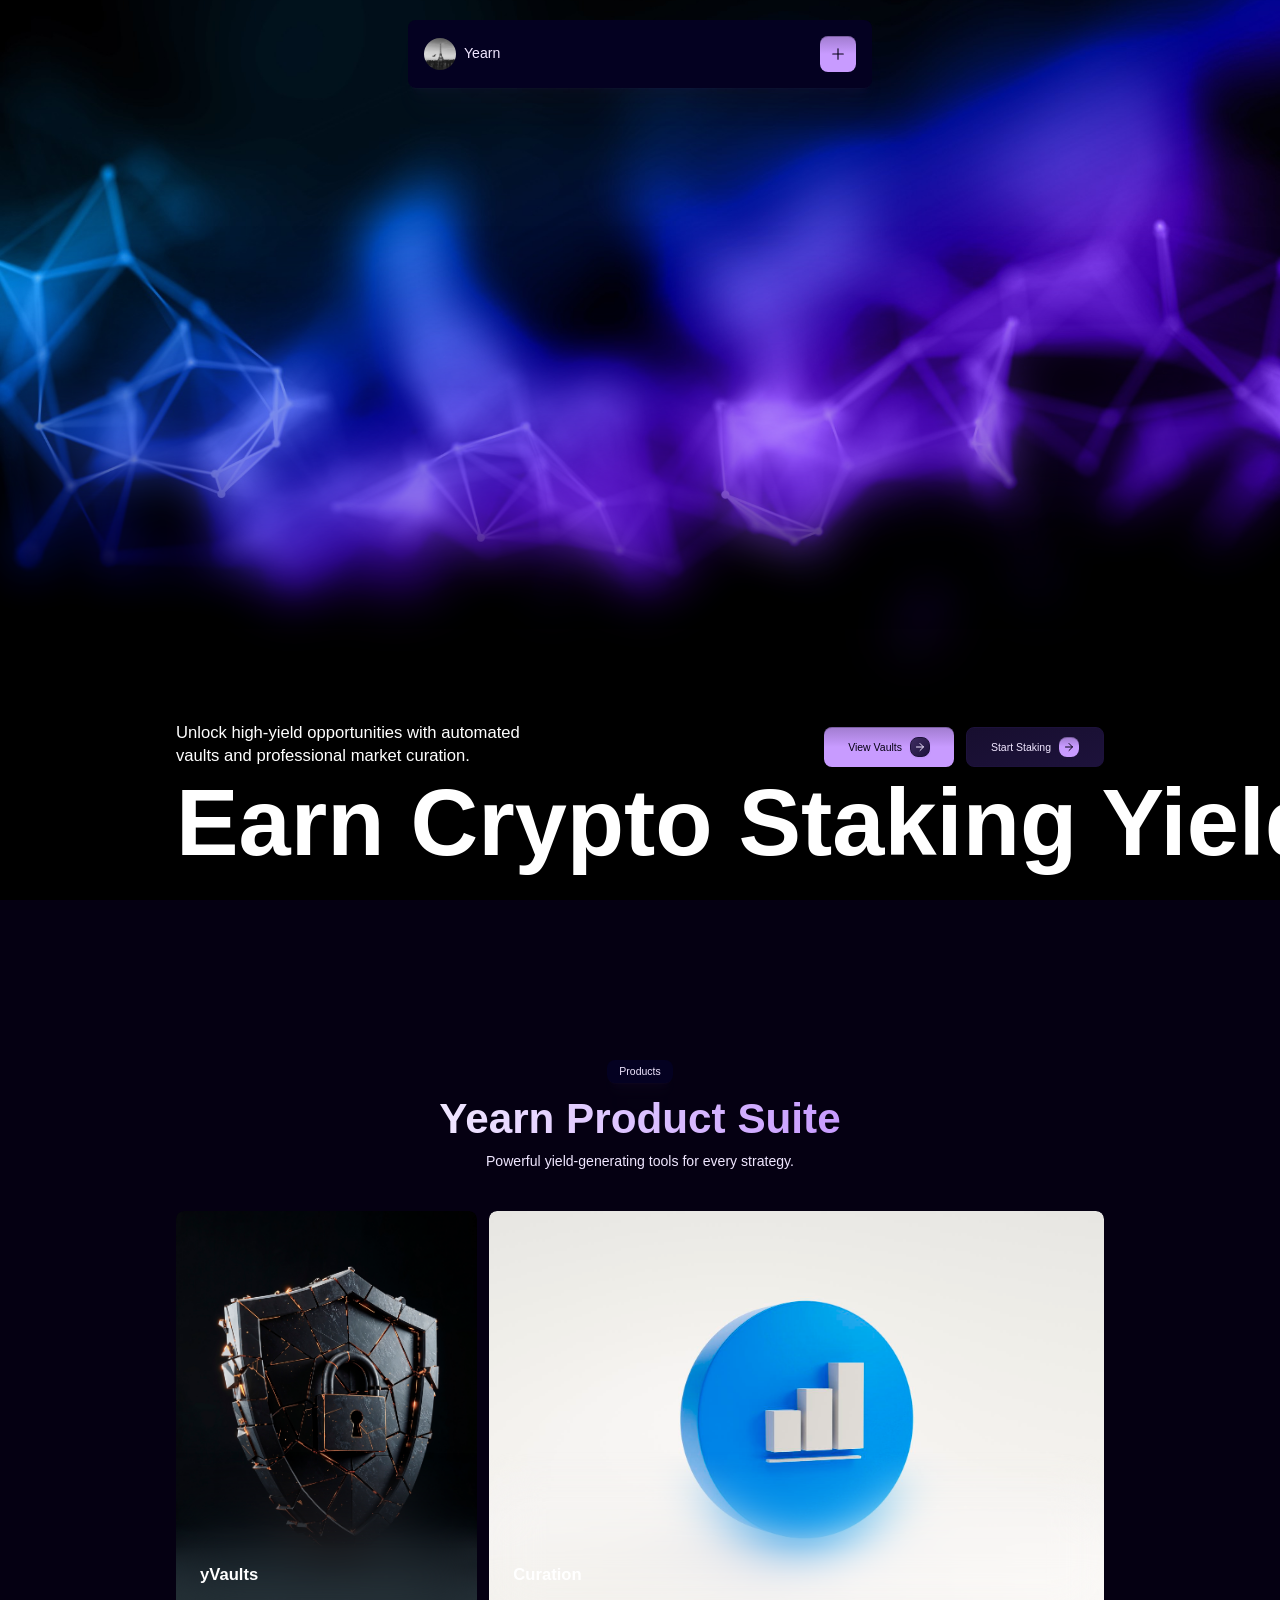
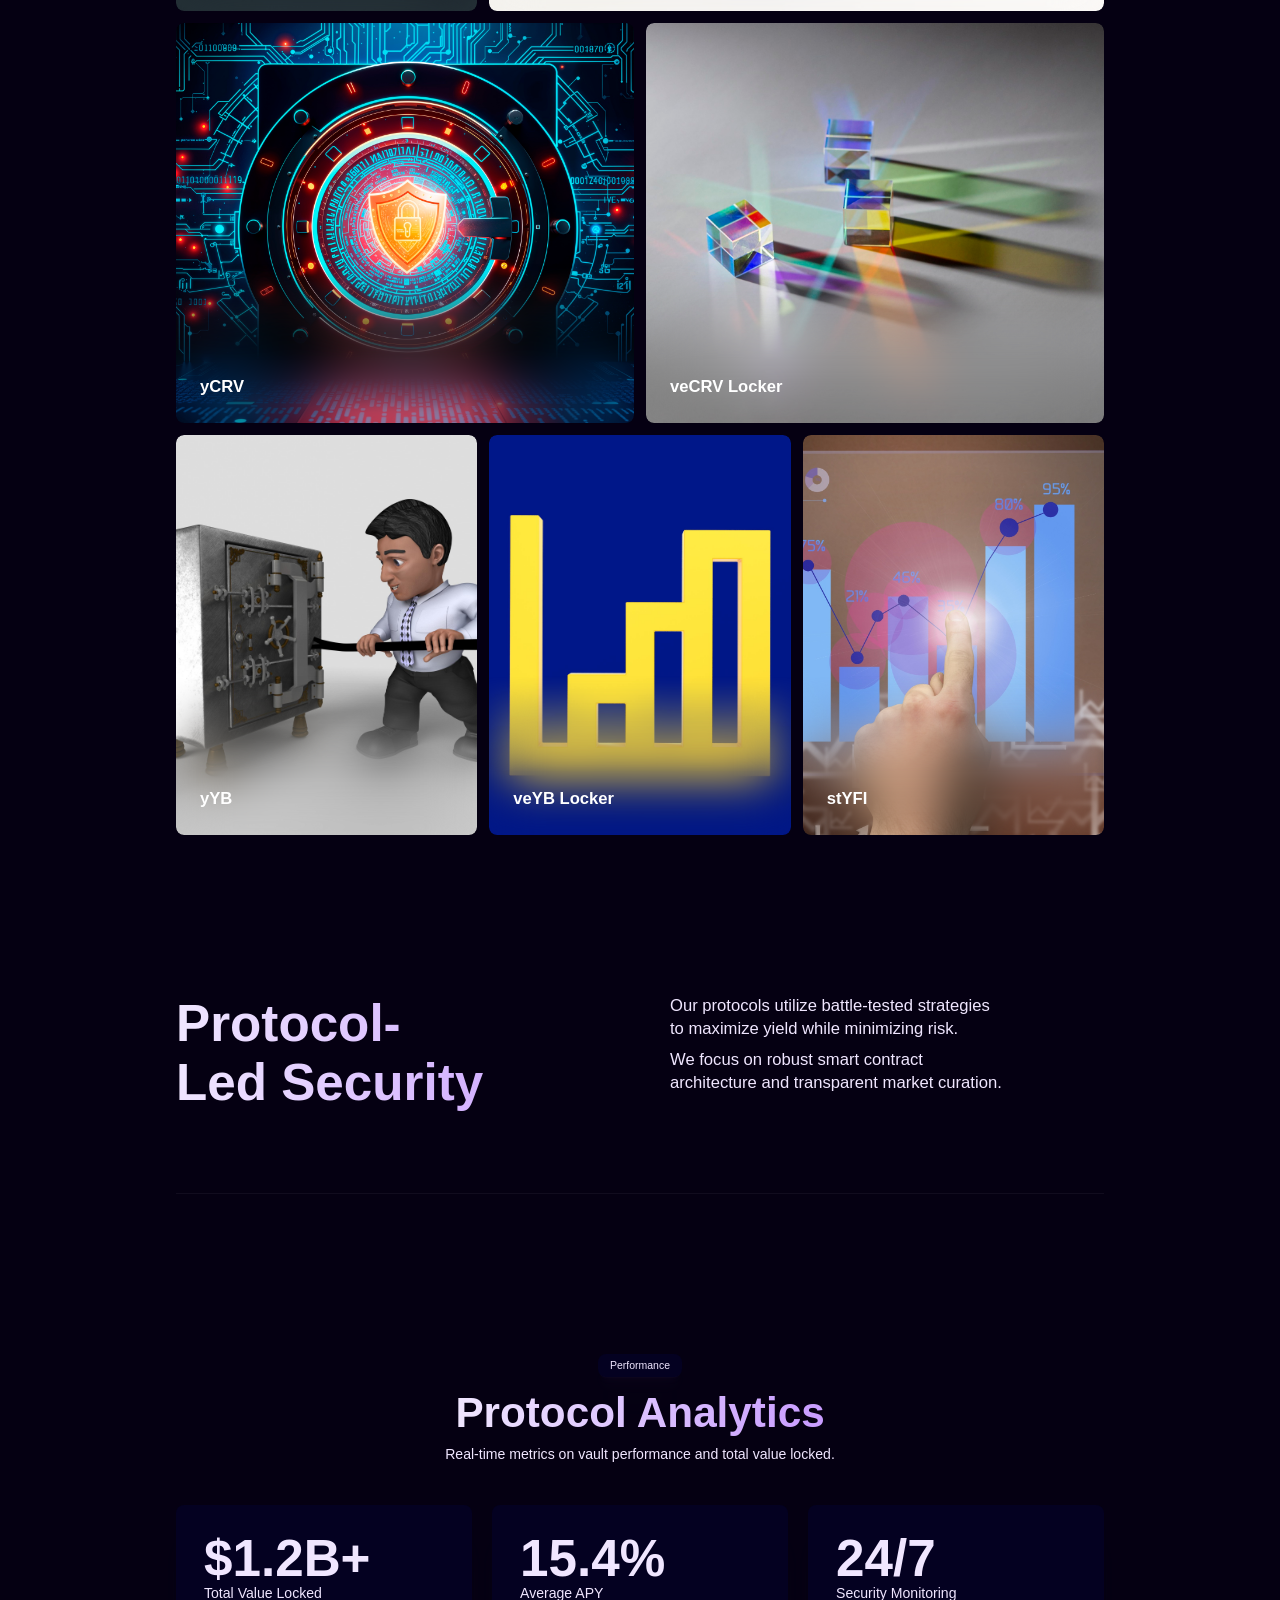
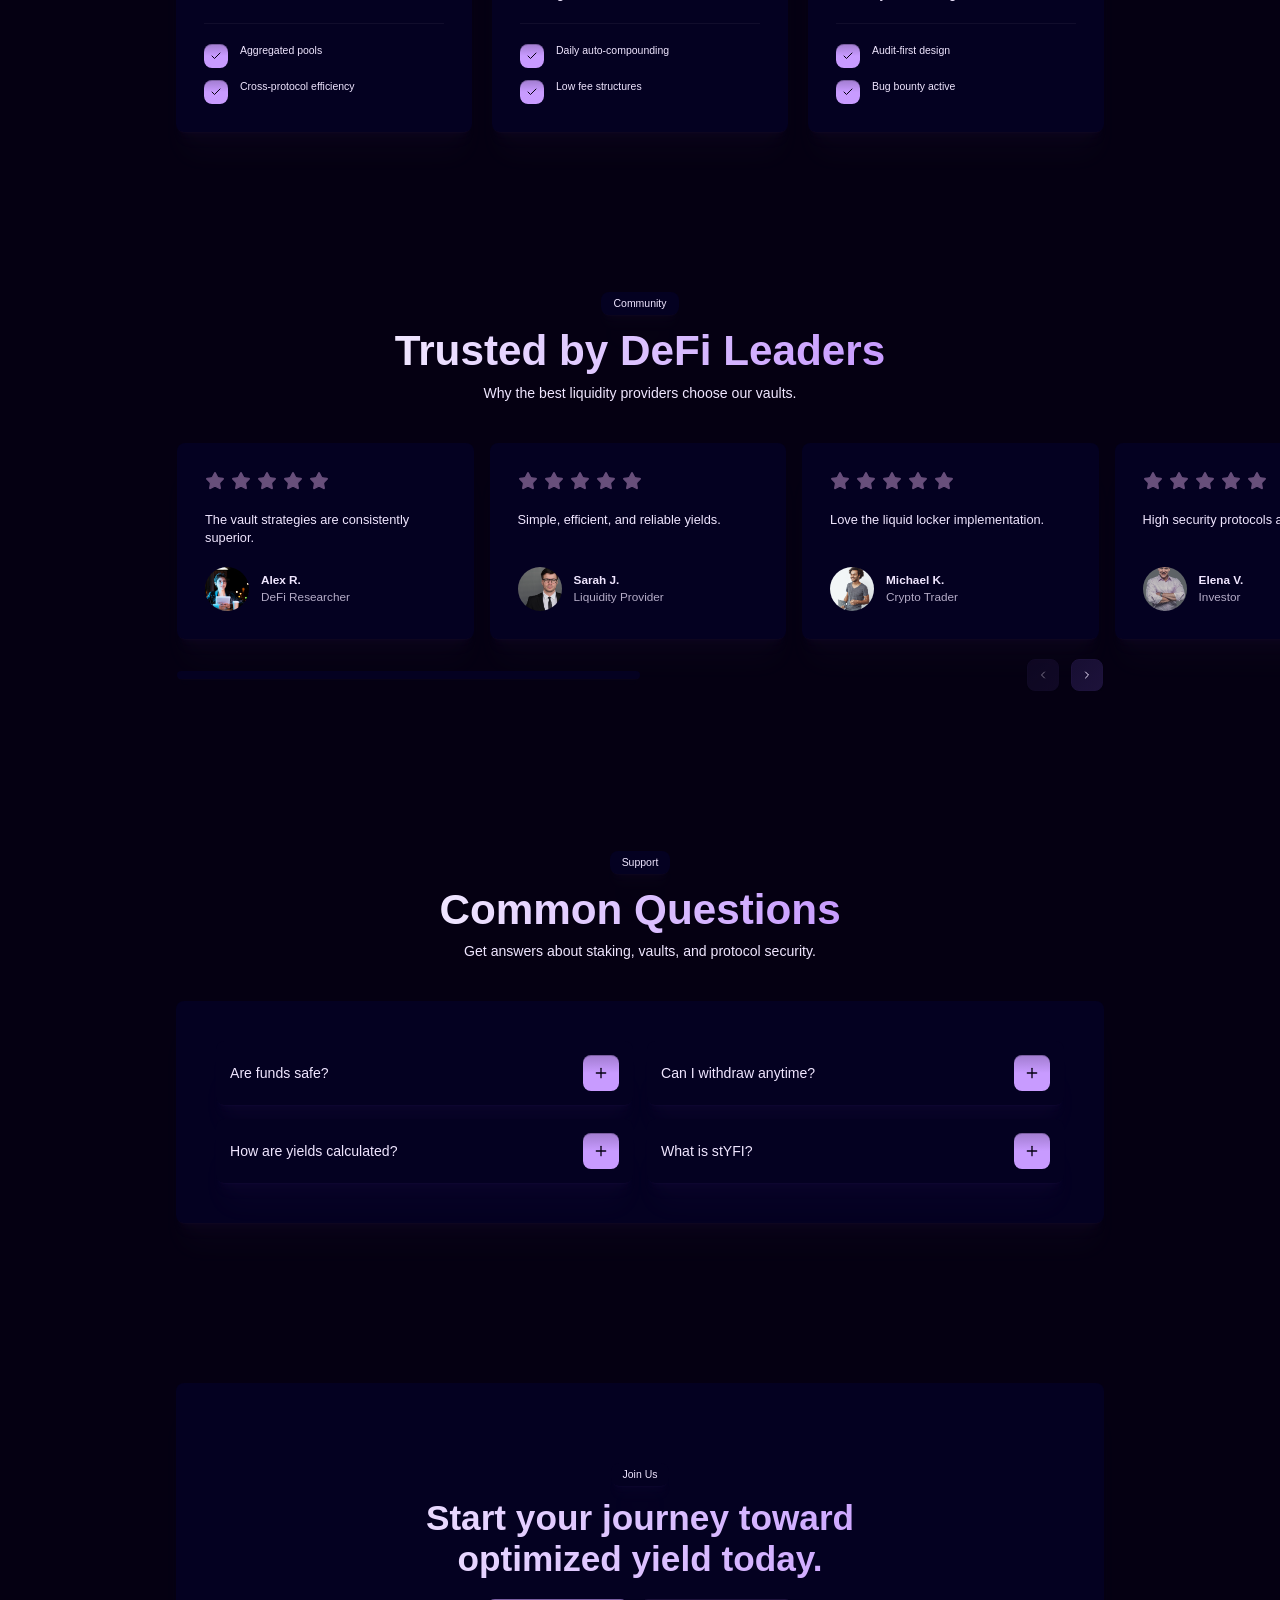
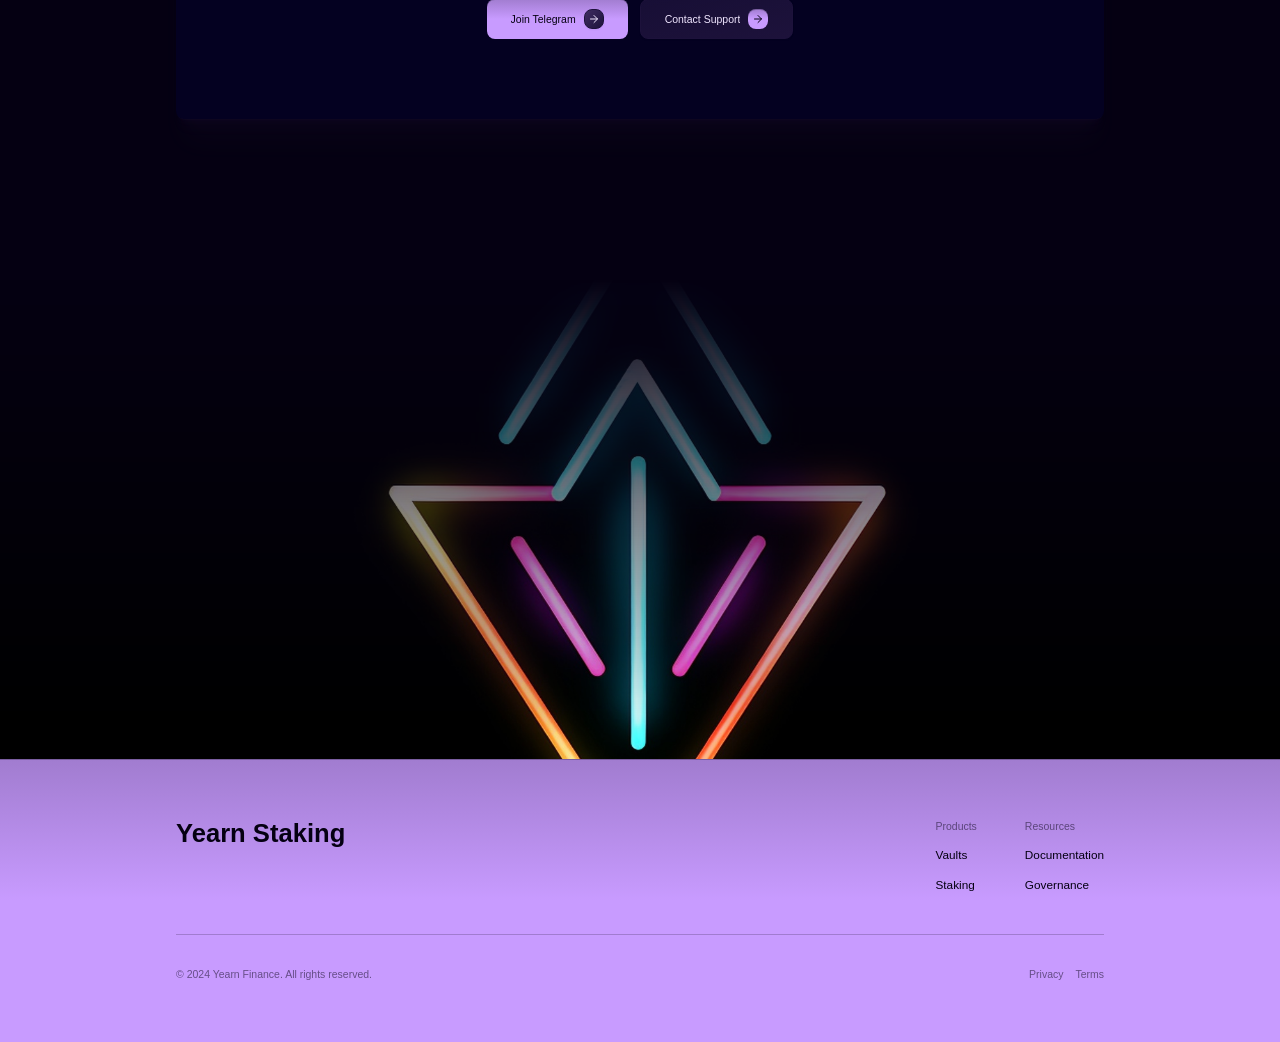
==== index.html @ 1afef885 "Extract site files to root" ====
<!DOCTYPE html><html lang="en" data-scrapbook-source="https://3002-ie8262rxrc2i7eny894ae.sandbox.webild.io/" data-scrapbook-create="20260731142734555"><head>
    

    

    <meta charset="UTF-8">
    
    
    <link href="css2.css" rel="stylesheet">
    
    <meta name="viewport" content="width=device-width, initial-scale=1.0">
    <title>Webild Components</title>
  <style type="text/css" data-vite-dev-id="/home/user/projects/78489f9f-a2c8-44b2-b238-aa72461ee6aa/src/index.css">@import url("css2-1.css");
@layer properties;
@layer theme, base, components, utilities;
@layer theme {
  :root, :host { --font-serif: ui-serif, Georgia, Cambria, "Times New Roman", Times, serif; --color-red-50: oklch(97.1% 0.013 17.38); --color-red-300: oklch(80.8% 0.114 19.571); --color-red-400: oklch(70.4% 0.191 22.216); --color-red-500: oklch(63.7% 0.237 25.331); --color-red-600: oklch(57.7% 0.245 27.325); --color-amber-500: oklch(76.9% 0.188 70.08); --color-amber-600: oklch(66.6% 0.179 58.318); --color-green-500: oklch(72.3% 0.219 149.579); --color-black: #000; --color-white: #fff; --spacing: 0.25rem; --container-xs: 20rem; --container-sm: 24rem; --container-md: 28rem; --container-lg: 32rem; --container-xl: 36rem; --container-4xl: 56rem; --container-7xl: 80rem; --text-xs: var(--text-xs); --text-xs--line-height: calc(1 / 0.75); --text-sm: var(--text-sm); --text-sm--line-height: calc(1.25 / 0.875); --text-base: var(--text-base); --text-base--line-height: calc(1.5 / 1); --text-lg: var(--text-lg); --text-lg--line-height: calc(1.75 / 1.125); --text-xl: var(--text-xl); --text-xl--line-height: calc(1.75 / 1.25); --text-2xl: var(--text-2xl); --text-2xl--line-height: calc(2 / 1.5); --text-3xl: var(--text-3xl); --text-3xl--line-height: calc(2.25 / 1.875); --text-4xl: var(--text-4xl); --text-4xl--line-height: calc(2.5 / 2.25); --text-5xl: var(--text-5xl); --text-5xl--line-height: 1; --text-6xl: var(--text-6xl); --text-6xl--line-height: 1; --text-7xl: var(--text-7xl); --text-7xl--line-height: 1; --text-8xl: var(--text-8xl); --text-8xl--line-height: 1; --text-9xl: var(--text-9xl); --text-9xl--line-height: 1; --font-weight-normal: 400; --font-weight-medium: 500; --font-weight-semibold: 600; --font-weight-bold: 700; --tracking-tight: -0.025em; --tracking-wide: 0.025em; --tracking-widest: 0.1em; --leading-tight: 1.25; --leading-snug: 1.375; --leading-normal: 1.5; --leading-relaxed: 1.625; --radius-xl: 0.75rem; --radius-2xl: 1rem; --radius-3xl: 1.5rem; --radius-4xl: 2rem; --drop-shadow-lg: 0 4px 4px rgb(0 0 0 / 0.15); --drop-shadow-2xl: 0 25px 25px rgb(0 0 0 / 0.15); --ease-out: cubic-bezier(0, 0, 0.2, 1); --ease-in-out: cubic-bezier(0.4, 0, 0.2, 1); --animate-spin: spin 1s linear infinite; --animate-pulse: pulse 2s cubic-bezier(0.4, 0, 0.6, 1) infinite; --blur-xs: 4px; --blur-sm: 8px; --blur-md: 12px; --blur-lg: 16px; --blur-xl: 24px; --blur-3xl: 64px; --perspective-distant: 1200px; --aspect-video: 16 / 9; --default-transition-duration: 150ms; --default-transition-timing-function: cubic-bezier(0.4, 0, 0.2, 1); --default-font-family: 'Manrope', sans-serif; --default-mono-font-family: monospace; --radius: var(--radius); --color-background: var(--background); --color-card: var(--card); --color-foreground: var(--foreground); --color-primary-cta: var(--primary-cta); --color-primary-cta-text: var(--primary-cta-text); --color-secondary-cta: var(--secondary-cta); --color-accent: var(--accent); --color-background-accent: var(--background-accent); --width-content-width: var(--width-content-width); --width-carousel-padding: var(--width-carousel-padding); --width-carousel-padding-controls: var(--width-carousel-padding-controls); --width-carousel-item-2: var(--width-carousel-item-2); --width-carousel-item-3: var(--width-carousel-item-3); --width-carousel-item-4: var(--width-carousel-item-4); --text-2xs: var(--text-2xs); }
}
@layer base {
  *, ::after, ::before, ::backdrop, ::file-selector-button { box-sizing: border-box; margin: 0px; padding: 0px; border: 0px solid; }
  html, :host { line-height: 1.5; tab-size: 4; font-family: var(--default-font-family, ui-sans-serif, system-ui, sans-serif, "Apple Color Emoji", "Segoe UI Emoji", "Segoe UI Symbol", "Noto Color Emoji"); font-feature-settings: var(--default-font-feature-settings, normal); font-variation-settings: var(--default-font-variation-settings, normal); }
  hr { height: 0px; color: inherit; border-top-width: 1px; }
  abbr:where([title]) { text-decoration: underline dotted; }
  h1, h2, h3, h4, h5, h6 { font-size: inherit; font-weight: inherit; }
  a { color: inherit; text-decoration: inherit; }
  b, strong { font-weight: bolder; }
  code, kbd, samp, pre { font-family: var(--default-mono-font-family, ui-monospace, SFMono-Regular, Menlo, Monaco, Consolas, "Liberation Mono", "Courier New", monospace); font-feature-settings: var(--default-mono-font-feature-settings, normal); font-variation-settings: var(--default-mono-font-variation-settings, normal); font-size: 1em; }
  small { font-size: 80%; }
  sub, sup { font-size: 75%; line-height: 0; position: relative; vertical-align: baseline; }
  sub { bottom: -0.25em; }
  sup { top: -0.5em; }
  table { text-indent: 0px; border-color: inherit; border-collapse: collapse; }
  :focus-visible { outline: auto; }
  progress { vertical-align: baseline; }
  summary { display: list-item; }
  ol, ul, menu { list-style: none; }
  img, svg, video, canvas, audio, iframe, embed, object { display: block; vertical-align: middle; }
  img, video { max-width: 100%; height: auto; }
  button, input, select, optgroup, textarea, ::file-selector-button { font: inherit; letter-spacing: inherit; color: inherit; border-radius: 0px; background-color: transparent; opacity: 1; }
  :where(select:is([multiple], [size])) optgroup { font-weight: bolder; }
  :where(select:is([multiple], [size])) optgroup option { padding-inline-start: 20px; }
  ::file-selector-button { margin-inline-end: 4px; }
  ::placeholder { opacity: 1; }
  @supports (not (-webkit-appearance: -apple-pay-button)) or (contain-intrinsic-size: 1px) {
  ::placeholder {
  color: currentcolor;
  @supports (color: color-mix(in lab, red, red)) {
  color: color-mix(in oklab, currentcolor, transparent);
}
}
}
  textarea { resize: vertical; }
  ::-webkit-search-decoration { appearance: none; }
  ::-webkit-date-and-time-value { min-height: 1lh; text-align: inherit; }
  ::-webkit-datetime-edit { display: inline-flex; }
  ::-webkit-datetime-edit-fields-wrapper { padding: 0px; }
  ::-webkit-datetime-edit, ::-webkit-datetime-edit-year-field, ::-webkit-datetime-edit-month-field, ::-webkit-datetime-edit-day-field, ::-webkit-datetime-edit-hour-field, ::-webkit-datetime-edit-minute-field, ::-webkit-datetime-edit-second-field, ::-webkit-datetime-edit-millisecond-field, ::-webkit-datetime-edit-meridiem-field { padding-block: 0px; }
  ::-webkit-calendar-picker-indicator { line-height: 1; }
  :user-invalid { box-shadow: none; }
  button, input:where([type="button"], [type="reset"], [type="submit"]), ::file-selector-button { appearance: button; }
  ::-webkit-inner-spin-button, ::-webkit-outer-spin-button { height: auto; }
  [hidden]:where(:not([hidden="until-found"])) { display: none !important; }
}
@layer utilities {
  .\@container\/field-group { container: field-group / inline-size; }
  .pointer-events-auto { pointer-events: auto; }
  .pointer-events-none { pointer-events: none; }
  .invisible { visibility: hidden; }
  .visible { visibility: visible; }
  .sr-only { position: absolute; width: 1px; height: 1px; padding: 0px; margin: -1px; overflow: hidden; clip-path: inset(50%); white-space: nowrap; border-width: 0px; }
  .absolute { position: absolute; }
  .fixed { position: fixed; }
  .relative { position: relative; }
  .static { position: static; }
  .sticky { position: sticky; }
  .inset-0 { inset: calc(var(--spacing) * 0); }
  .inset-0\.5 { inset: calc(var(--spacing) * 0.5); }
  .inset-px { inset: 1px; }
  .-inset-x-px { inset-inline: -1px; }
  .inset-x-0 { inset-inline: calc(var(--spacing) * 0); }
  .inset-x-1 { inset-inline: calc(var(--spacing) * 1); }
  .inset-x-2 { inset-inline: calc(var(--spacing) * 2); }
  .inset-x-3 { inset-inline: calc(var(--spacing) * 3); }
  .inset-x-4 { inset-inline: calc(var(--spacing) * 4); }
  .inset-x-5 { inset-inline: calc(var(--spacing) * 5); }
  .inset-x-6 { inset-inline: calc(var(--spacing) * 6); }
  .inset-y-0 { inset-block: calc(var(--spacing) * 0); }
  .inset-y-1 { inset-block: calc(var(--spacing) * 1); }
  .start { inset-inline-start: var(--spacing); }
  .end { inset-inline-end: var(--spacing); }
  .-top-2 { top: calc(var(--spacing) * -2); }
  .-top-3 { top: calc(var(--spacing) * -3); }
  .-top-7 { top: calc(var(--spacing) * -7); }
  .-top-12 { top: calc(var(--spacing) * -12); }
  .-top-\[15\%\] { top: calc(-15%); }
  .-top-\[252px\] { top: calc(-252px); }
  .-top-\[352px\] { top: calc(-352px); }
  .-top-\[400px\] { top: calc(-400px); }
  .-top-\[571px\] { top: calc(-571px); }
  .top-0 { top: calc(var(--spacing) * 0); }
  .top-1 { top: calc(var(--spacing) * 1); }
  .top-1\.5 { top: calc(var(--spacing) * 1.5); }
  .top-1\/2 { top: calc(50%); }
  .top-2 { top: calc(var(--spacing) * 2); }
  .top-3 { top: calc(var(--spacing) * 3); }
  .top-3\.5 { top: calc(var(--spacing) * 3.5); }
  .top-4 { top: calc(var(--spacing) * 4); }
  .top-5 { top: calc(var(--spacing) * 5); }
  .top-8 { top: calc(var(--spacing) * 8); }
  .top-15\/100 { top: calc(15%); }
  .top-\[-20vh\] { top: -20vh; }
  .top-\[-30vh\] { top: -30vh; }
  .top-\[1px\] { top: 1px; }
  .top-\[5\%\] { top: 5%; }
  .top-\[25vw\] { top: 25vw; }
  .top-\[28\%\] { top: 28%; }
  .top-\[40\%\] { top: 40%; }
  .top-\[50\%\] { top: 50%; }
  .top-\[60\%\] { top: 60%; }
  .top-full { top: 100%; }
  .-right-2 { right: calc(var(--spacing) * -2); }
  .-right-3 { right: calc(var(--spacing) * -3); }
  .-right-12 { right: calc(var(--spacing) * -12); }
  .-right-\[33vw\] { right: calc(-33vw); }
  .-right-\[36vw\] { right: calc(-36vw); }
  .right-0 { right: calc(var(--spacing) * 0); }
  .right-1 { right: calc(var(--spacing) * 1); }
  .right-2 { right: calc(var(--spacing) * 2); }
  .right-3 { right: calc(var(--spacing) * 3); }
  .right-4 { right: calc(var(--spacing) * 4); }
  .right-5 { right: calc(var(--spacing) * 5); }
  .right-6 { right: calc(var(--spacing) * 6); }
  .right-\[2\.5vw\] { right: 2.5vw; }
  .right-\[5\%\] { right: 5%; }
  .right-\[calc\(\(100vw-var\(--width-content-width\)\)\/2\)\] { right: calc((100vw - var(--width-content-width)) / 2); }
  .right-full { right: 100%; }
  .-bottom-2 { bottom: calc(var(--spacing) * -2); }
  .-bottom-3 { bottom: calc(var(--spacing) * -3); }
  .-bottom-12 { bottom: calc(var(--spacing) * -12); }
  .-bottom-\[9vh\] { bottom: calc(-9vh); }
  .-bottom-\[46px\] { bottom: calc(-46px); }
  .-bottom-\[61vh\] { bottom: calc(-61vh); }
  .-bottom-\[62vh\] { bottom: calc(-62vh); }
  .-bottom-\[920px\] { bottom: calc(-920px); }
  .-bottom-px { bottom: -1px; }
  .bottom-0 { bottom: calc(var(--spacing) * 0); }
  .bottom-1 { bottom: calc(var(--spacing) * 1); }
  .bottom-2 { bottom: calc(var(--spacing) * 2); }
  .bottom-3 { bottom: calc(var(--spacing) * 3); }
  .bottom-4 { bottom: calc(var(--spacing) * 4); }
  .bottom-5 { bottom: calc(var(--spacing) * 5); }
  .bottom-6 { bottom: calc(var(--spacing) * 6); }
  .bottom-\[-40vh\] { bottom: -40vh; }
  .bottom-\[5\%\] { bottom: 5%; }
  .bottom-\[25vh\] { bottom: 25vh; }
  .bottom-\[calc\(var\(--spacing-4\)\+var\(--spacing-4\)\)\] { bottom: calc(var(--spacing-4) + var(--spacing-4)); }
  .bottom-full { bottom: 100%; }
  .-left-2 { left: calc(var(--spacing) * -2); }
  .-left-3 { left: calc(var(--spacing) * -3); }
  .-left-7 { left: calc(var(--spacing) * -7); }
  .-left-12 { left: calc(var(--spacing) * -12); }
  .-left-\[15\%\] { left: calc(-15%); }
  .-left-\[33vw\] { left: calc(-33vw); }
  .-left-\[36vw\] { left: calc(-36vw); }
  .-left-\[373px\] { left: calc(-373px); }
  .-left-full { left: -100%; }
  .left-0 { left: calc(var(--spacing) * 0); }
  .left-1 { left: calc(var(--spacing) * 1); }
  .left-1\/2 { left: calc(50%); }
  .left-2 { left: calc(var(--spacing) * 2); }
  .left-3 { left: calc(var(--spacing) * 3); }
  .left-4 { left: calc(var(--spacing) * 4); }
  .left-5 { left: calc(var(--spacing) * 5); }
  .left-6 { left: calc(var(--spacing) * 6); }
  .left-\[2vw\] { left: 2vw; }
  .left-\[5\%\] { left: 5%; }
  .left-\[50\%\] { left: 50%; }
  .left-\[calc\(\(100vw-var\(--width-content-width\)\)\/2\)\] { left: calc((100vw - var(--width-content-width)) / 2); }
  .left-\[calc\(50\%-7\.5px\)\] { left: calc(50% - 7.5px); }
  .left-\[calc\(50\%-10px\)\] { left: calc(50% - 10px); }
  .left-\[calc\(50\%-17\.5px\)\] { left: calc(50% - 17.5px); }
  .left-\[calc\(50\%-20px\)\] { left: calc(50% - 20px); }
  .left-\[calc\(50\%-432\.5px\)\] { left: calc(50% - 432.5px); }
  .left-\[calc\(50\%-599px\)\] { left: calc(50% - 599px); }
  .left-\[calc\(var\(--vw-1\)\*2\)\] { left: calc(var(--vw-1) * 2); }
  .left-full { left: 100%; }
  .isolate { isolation: isolate; }
  .-z-10 { z-index: calc(-10); }
  .z-0 { z-index: 0; }
  .z-1 { z-index: 1; }
  .z-2 { z-index: 2; }
  .z-10 { z-index: 10; }
  .z-20 { z-index: 20; }
  .z-30 { z-index: 30; }
  .z-40 { z-index: 40; }
  .z-50 { z-index: 50; }
  .z-100 { z-index: 100; }
  .z-110 { z-index: 110; }
  .z-999 { z-index: 999; }
  .z-1000 { z-index: 1000; }
  .z-1001 { z-index: 1001; }
  .z-99999 { z-index: 99999; }
  .z-\[1\] { z-index: 1; }
  .z-\[100\] { z-index: 100; }
  .z-\[99999\] { z-index: 99999; }
  .order-1 { order: 1; }
  .order-2 { order: 2; }
  .order-first { order: -9999; }
  .order-last { order: 9999; }
  .col-span-1 { grid-column: span 1 / span 1; }
  .col-start-1 { grid-column-start: 1; }
  .row-start-1 { grid-row-start: 1; }
  .container {
  width: 100%;
  @media (width >= 40rem) {
  max-width: 40rem;
}
  @media (width >= 48rem) {
  max-width: 48rem;
}
  @media (width >= 64rem) {
  max-width: 64rem;
}
  @media (width >= 80rem) {
  max-width: 80rem;
}
  @media (width >= 96rem) {
  max-width: 96rem;
}
}
  .\!m-0 { margin: calc(var(--spacing) * 0)  !important; }
  .m-0 { margin: calc(var(--spacing) * 0); }
  .m-1 { margin: calc(var(--spacing) * 1); }
  .m-8 { margin: calc(var(--spacing) * 8); }
  .m-9 { margin: calc(var(--spacing) * 9); }
  .m-10 { margin: calc(var(--spacing) * 10); }
  .m-12 { margin: calc(var(--spacing) * 12); }
  .m-16 { margin: calc(var(--spacing) * 16); }
  .-mx-1 { margin-inline: calc(var(--spacing) * -1); }
  .-mx-\[4\%\] { margin-inline: calc(-4%); }
  .mx-1 { margin-inline: calc(var(--spacing) * 1); }
  .mx-2 { margin-inline: calc(var(--spacing) * 2); }
  .mx-3 { margin-inline: calc(var(--spacing) * 3); }
  .mx-3\.5 { margin-inline: calc(var(--spacing) * 3.5); }
  .mx-\[0\.25em\] { margin-inline: 0.25em; }
  .mx-auto { margin-inline: auto; }
  .-my-2 { margin-block: calc(var(--spacing) * -2); }
  .my-0 { margin-block: calc(var(--spacing) * 0); }
  .my-0\.5 { margin-block: calc(var(--spacing) * 0.5); }
  .my-1 { margin-block: calc(var(--spacing) * 1); }
  .my-4 { margin-block: calc(var(--spacing) * 4); }
  .my-5 { margin-block: calc(var(--spacing) * 5); }
  .my-8 { margin-block: calc(var(--spacing) * 8); }
  .my-20 { margin-block: calc(var(--spacing) * 20); }
  .-mt-1 { margin-top: calc(var(--spacing) * -1); }
  .-mt-4 { margin-top: calc(var(--spacing) * -4); }
  .-mt-5 { margin-top: calc(var(--spacing) * -5); }
  .mt-0\.5 { margin-top: calc(var(--spacing) * 0.5); }
  .mt-0\.75 { margin-top: calc(var(--spacing) * 0.75); }
  .mt-1 { margin-top: calc(var(--spacing) * 1); }
  .mt-1\.5 { margin-top: calc(var(--spacing) * 1.5); }
  .mt-2 { margin-top: calc(var(--spacing) * 2); }
  .mt-3 { margin-top: calc(var(--spacing) * 3); }
  .mt-4 { margin-top: calc(var(--spacing) * 4); }
  .mt-5 { margin-top: calc(var(--spacing) * 5); }
  .mt-6 { margin-top: calc(var(--spacing) * 6); }
  .mt-8 { margin-top: calc(var(--spacing) * 8); }
  .mt-12 { margin-top: calc(var(--spacing) * 12); }
  .mt-20 { margin-top: calc(var(--spacing) * 20); }
  .mt-24 { margin-top: calc(var(--spacing) * 24); }
  .mt-\[-0\.25em\] { margin-top: -0.25em; }
  .mt-auto { margin-top: auto; }
  .mr-1 { margin-right: calc(var(--spacing) * 1); }
  .mr-2 { margin-right: calc(var(--spacing) * 2); }
  .mr-3 { margin-right: calc(var(--spacing) * 3); }
  .mr-5 { margin-right: calc(var(--spacing) * 5); }
  .-mb-\[0\.1em\] { margin-bottom: calc(-0.1em); }
  .mb-0\.5 { margin-bottom: calc(var(--spacing) * 0.5); }
  .mb-1 { margin-bottom: calc(var(--spacing) * 1); }
  .mb-2 { margin-bottom: calc(var(--spacing) * 2); }
  .mb-3 { margin-bottom: calc(var(--spacing) * 3); }
  .mb-4 { margin-bottom: calc(var(--spacing) * 4); }
  .mb-5 { margin-bottom: calc(var(--spacing) * 5); }
  .mb-6 { margin-bottom: calc(var(--spacing) * 6); }
  .mb-8 { margin-bottom: calc(var(--spacing) * 8); }
  .mb-10 { margin-bottom: calc(var(--spacing) * 10); }
  .mb-20 { margin-bottom: calc(var(--spacing) * 20); }
  .-ml-3 { margin-left: calc(var(--spacing) * -3); }
  .-ml-4 { margin-left: calc(var(--spacing) * -4); }
  .-ml-5 { margin-left: calc(var(--spacing) * -5); }
  .-ml-15 { margin-left: calc(var(--spacing) * -15); }
  .ml-1 { margin-left: calc(var(--spacing) * 1); }
  .ml-2 { margin-left: calc(var(--spacing) * 2); }
  .ml-4 { margin-left: calc(var(--spacing) * 4); }
  .ml-auto { margin-left: auto; }
  .line-clamp-2 { overflow: hidden; display: -webkit-box; -moz-box-orient: vertical; -webkit-line-clamp: 2; }
  .line-clamp-3 { overflow: hidden; display: -webkit-box; -moz-box-orient: vertical; -webkit-line-clamp: 3; }
  .block { display: block; }
  .flex { display: flex; }
  .grid { display: grid; }
  .hidden { display: none; }
  .inline { display: inline; }
  .inline-block { display: inline-block; }
  .inline-flex { display: inline-flex; }
  .table { display: table; }
  .aspect-2\/1 { aspect-ratio: 2 / 1; }
  .aspect-3\/2 { aspect-ratio: 3 / 2; }
  .aspect-3\/4 { aspect-ratio: 3 / 4; }
  .aspect-4\/3 { aspect-ratio: 4 / 3; }
  .aspect-4\/5 { aspect-ratio: 4 / 5; }
  .aspect-5\/6 { aspect-ratio: 5 / 6; }
  .aspect-6\/7 { aspect-ratio: 6 / 7; }
  .aspect-9\/16 { aspect-ratio: 9 / 16; }
  .aspect-square { aspect-ratio: 1 / 1; }
  .aspect-video { aspect-ratio: var(--aspect-video); }
  .size-1\/2 { width: calc(50%); height: calc(50%); }
  .size-2 { width: calc(var(--spacing) * 2); height: calc(var(--spacing) * 2); }
  .size-2\.5 { width: calc(var(--spacing) * 2.5); height: calc(var(--spacing) * 2.5); }
  .size-3 { width: calc(var(--spacing) * 3); height: calc(var(--spacing) * 3); }
  .size-3\.5 { width: calc(var(--spacing) * 3.5); height: calc(var(--spacing) * 3.5); }
  .size-4 { width: calc(var(--spacing) * 4); height: calc(var(--spacing) * 4); }
  .size-4\/10 { width: calc(40%); height: calc(40%); }
  .size-5 { width: calc(var(--spacing) * 5); height: calc(var(--spacing) * 5); }
  .size-6 { width: calc(var(--spacing) * 6); height: calc(var(--spacing) * 6); }
  .size-7 { width: calc(var(--spacing) * 7); height: calc(var(--spacing) * 7); }
  .size-8 { width: calc(var(--spacing) * 8); height: calc(var(--spacing) * 8); }
  .size-9 { width: calc(var(--spacing) * 9); height: calc(var(--spacing) * 9); }
  .size-10 { width: calc(var(--spacing) * 10); height: calc(var(--spacing) * 10); }
  .size-12 { width: calc(var(--spacing) * 12); height: calc(var(--spacing) * 12); }
  .size-14 { width: calc(var(--spacing) * 14); height: calc(var(--spacing) * 14); }
  .size-16 { width: calc(var(--spacing) * 16); height: calc(var(--spacing) * 16); }
  .size-18 { width: calc(var(--spacing) * 18); height: calc(var(--spacing) * 18); }
  .size-20 { width: calc(var(--spacing) * 20); height: calc(var(--spacing) * 20); }
  .size-22 { width: calc(var(--spacing) * 22); height: calc(var(--spacing) * 22); }
  .size-24 { width: calc(var(--spacing) * 24); height: calc(var(--spacing) * 24); }
  .size-40 { width: calc(var(--spacing) * 40); height: calc(var(--spacing) * 40); }
  .size-60 { width: calc(var(--spacing) * 60); height: calc(var(--spacing) * 60); }
  .size-80 { width: calc(var(--spacing) * 80); height: calc(var(--spacing) * 80); }
  .size-100 { width: calc(var(--spacing) * 100); height: calc(var(--spacing) * 100); }
  .size-\[--cell-size\] { }
  .size-\[1em\] { width: 1em; height: 1em; }
  .size-full { width: 100%; height: 100%; }
  .h-\(--text-7xl\) { height: var(--text-7xl); }
  .h-\(--text-base\) { height: var(--text-base); }
  .h-\(--text-sm\) { height: var(--text-sm); }
  .h-\(--text-xl\) { height: var(--text-xl); }
  .h-0\.5 { height: calc(var(--spacing) * 0.5); }
  .h-1 { height: calc(var(--spacing) * 1); }
  .h-1\.5 { height: calc(var(--spacing) * 1.5); }
  .h-1\/2 { height: calc(50%); }
  .h-1\/3 { height: calc(33.3333%); }
  .h-2 { height: calc(var(--spacing) * 2); }
  .h-2\.5 { height: calc(var(--spacing) * 2.5); }
  .h-2\/5 { height: calc(40%); }
  .h-3 { height: calc(var(--spacing) * 3); }
  .h-3\.5 { height: calc(var(--spacing) * 3.5); }
  .h-4 { height: calc(var(--spacing) * 4); }
  .h-4\/5 { height: calc(80%); }
  .h-5 { height: calc(var(--spacing) * 5); }
  .h-5\/10 { height: calc(50%); }
  .h-6 { height: calc(var(--spacing) * 6); }
  .h-7 { height: calc(var(--spacing) * 7); }
  .h-8 { height: calc(var(--spacing) * 8); }
  .h-9 { height: calc(var(--spacing) * 9); }
  .h-10 { height: calc(var(--spacing) * 10); }
  .h-11 { height: calc(var(--spacing) * 11); }
  .h-12 { height: calc(var(--spacing) * 12); }
  .h-13 { height: calc(var(--spacing) * 13); }
  .h-14 { height: calc(var(--spacing) * 14); }
  .h-15 { height: calc(var(--spacing) * 15); }
  .h-20 { height: calc(var(--spacing) * 20); }
  .h-30 { height: calc(var(--spacing) * 30); }
  .h-36 { height: calc(var(--spacing) * 36); }
  .h-48 { height: calc(var(--spacing) * 48); }
  .h-60 { height: calc(var(--spacing) * 60); }
  .h-70\/100 { height: calc(70%); }
  .h-72 { height: calc(var(--spacing) * 72); }
  .h-80 { height: calc(var(--spacing) * 80); }
  .h-90 { height: calc(var(--spacing) * 90); }
  .h-96 { height: calc(var(--spacing) * 96); }
  .h-100 { height: calc(var(--spacing) * 100); }
  .h-150 { height: calc(var(--spacing) * 150); }
  .h-\[--cell-size\] { }
  .h-\[1em\] { height: 1em; }
  .h-\[1px\] { height: 1px; }
  .h-\[12vh\] { height: 12vh; }
  .h-\[20em\] { height: 20em; }
  .h-\[50svh\] { height: 50svh; }
  .h-\[50vh\] { height: 50vh; }
  .h-\[70vh\] { height: 70vh; }
  .h-\[90svh\] { height: 90svh; }
  .h-\[92px\] { height: 92px; }
  .h-\[105vh\] { height: 105vh; }
  .h-\[110vh\] { height: 110vh; }
  .h-\[120\%\] { height: 120%; }
  .h-\[129vh\] { height: 129vh; }
  .h-\[130\%\] { height: 130%; }
  .h-\[140vw\] { height: 140vw; }
  .h-\[150vh\] { height: 150vh; }
  .h-\[150vw\] { height: 150vw; }
  .h-\[179vh\] { height: 179vh; }
  .h-\[300vh\] { height: 300vh; }
  .h-\[450px\] { height: 450px; }
  .h-\[929px\] { height: 929px; }
  .h-\[calc\(var\(--text-base\)\*1\.25\)\] { height: calc(var(--text-base) * 1.25); }
  .h-\[var\(--radix-navigation-menu-viewport-height\)\] { height: var(--radix-navigation-menu-viewport-height); }
  .h-\[var\(--radix-select-trigger-height\)\] { height: var(--radix-select-trigger-height); }
  .h-auto { height: auto; }
  .h-fit { height: fit-content; }
  .h-full { height: 100%; }
  .h-max { height: max-content; }
  .h-px { height: 1px; }
  .h-screen { height: 100vh; }
  .h-svh { height: 100svh; }
  .max-h-96 { max-height: calc(var(--spacing) * 96); }
  .max-h-\[--radix-context-menu-content-available-height\] { }
  .max-h-\[300px\] { max-height: 300px; }
  .max-h-\[var\(--radix-dropdown-menu-content-available-height\)\] { max-height: var(--radix-dropdown-menu-content-available-height); }
  .max-h-screen { max-height: 100vh; }
  .min-h-0 { min-height: calc(var(--spacing) * 0); }
  .min-h-8 { min-height: calc(var(--spacing) * 8); }
  .min-h-9 { min-height: calc(var(--spacing) * 9); }
  .min-h-10 { min-height: calc(var(--spacing) * 10); }
  .min-h-24 { min-height: calc(var(--spacing) * 24); }
  .min-h-60 { min-height: calc(var(--spacing) * 60); }
  .min-h-70 { min-height: calc(var(--spacing) * 70); }
  .min-h-80 { min-height: calc(var(--spacing) * 80); }
  .min-h-100 { min-height: calc(var(--spacing) * 100); }
  .min-h-\[60px\] { min-height: 60px; }
  .min-h-\[80px\] { min-height: 80px; }
  .min-h-svh { min-height: 100svh; }
  .w-0 { width: calc(var(--spacing) * 0); }
  .w-0\.5 { width: calc(var(--spacing) * 0.5); }
  .w-1 { width: calc(var(--spacing) * 1); }
  .w-1\/2 { width: calc(50%); }
  .w-1\/3 { width: calc(33.3333%); }
  .w-2 { width: calc(var(--spacing) * 2); }
  .w-2\.5 { width: calc(var(--spacing) * 2.5); }
  .w-2\/5 { width: calc(40%); }
  .w-3 { width: calc(var(--spacing) * 3); }
  .w-3\.5 { width: calc(var(--spacing) * 3.5); }
  .w-3\/4 { width: calc(75%); }
  .w-3\/5 { width: calc(60%); }
  .w-4 { width: calc(var(--spacing) * 4); }
  .w-4\/5 { width: calc(80%); }
  .w-5 { width: calc(var(--spacing) * 5); }
  .w-6 { width: calc(var(--spacing) * 6); }
  .w-6\/10 { width: calc(60%); }
  .w-7 { width: calc(var(--spacing) * 7); }
  .w-7xl { width: var(--container-7xl); }
  .w-8 { width: calc(var(--spacing) * 8); }
  .w-9 { width: calc(var(--spacing) * 9); }
  .w-9\/10 { width: calc(90%); }
  .w-10 { width: calc(var(--spacing) * 10); }
  .w-11 { width: calc(var(--spacing) * 11); }
  .w-12 { width: calc(var(--spacing) * 12); }
  .w-14 { width: calc(var(--spacing) * 14); }
  .w-20 { width: calc(var(--spacing) * 20); }
  .w-24 { width: calc(var(--spacing) * 24); }
  .w-25\/100 { width: calc(25%); }
  .w-28 { width: calc(var(--spacing) * 28); }
  .w-48 { width: calc(var(--spacing) * 48); }
  .w-60 { width: calc(var(--spacing) * 60); }
  .w-64 { width: calc(var(--spacing) * 64); }
  .w-65\/100 { width: calc(65%); }
  .w-72 { width: calc(var(--spacing) * 72); }
  .w-75\/100 { width: calc(75%); }
  .w-80 { width: calc(var(--spacing) * 80); }
  .w-95\/100 { width: calc(95%); }
  .w-96 { width: calc(var(--spacing) * 96); }
  .w-100 { width: calc(var(--spacing) * 100); }
  .w-\[--cell-size\] { }
  .w-\[--sidebar-width\] { }
  .w-\[1px\] { width: 1px; }
  .w-\[9vw\] { width: 9vw; }
  .w-\[10vw\] { width: 10vw; }
  .w-\[12\.5vw\] { width: 12.5vw; }
  .w-\[15em\] { width: 15em; }
  .w-\[15px\] { width: 15px; }
  .w-\[15vw\] { width: 15vw; }
  .w-\[20px\] { width: 20px; }
  .w-\[23\%\] { width: 23%; }
  .w-\[35\%\] { width: 35%; }
  .w-\[35px\] { width: 35px; }
  .w-\[40px\] { width: 40px; }
  .w-\[45vw\] { width: 45vw; }
  .w-\[49vw\] { width: 49vw; }
  .w-\[50vw\] { width: 50vw; }
  .w-\[55\%\] { width: 55%; }
  .w-\[70\%\] { width: 70%; }
  .w-\[100px\] { width: 100px; }
  .w-\[120vw\] { width: 120vw; }
  .w-\[130\%\] { width: 130%; }
  .w-\[150vw\] { width: 150vw; }
  .w-\[160px\] { width: 160px; }
  .w-\[865px\] { width: 865px; }
  .w-\[1142px\] { width: 1142px; }
  .w-\[1198px\] { width: 1198px; }
  .w-auto { width: auto; }
  .w-carousel-item-3 { width: var(--width-carousel-item-3); }
  .w-carousel-item-4 { width: var(--width-carousel-item-4); }
  .w-carousel-padding { width: var(--width-carousel-padding); }
  .w-carousel-padding-controls { width: var(--width-carousel-padding-controls); }
  .w-content-width { width: var(--width-content-width); }
  .w-fit { width: fit-content; }
  .w-full { width: 100%; }
  .w-lg { width: var(--container-lg); }
  .w-max { width: max-content; }
  .w-md { width: var(--container-md); }
  .w-px { width: 1px; }
  .w-screen { width: 100vw; }
  .w-xs { width: var(--container-xs); }
  .max-w-3\/4 { max-width: calc(75%); }
  .max-w-9\/10 { max-width: calc(90%); }
  .max-w-\[--skeleton-width\] { }
  .max-w-\[82px\] { max-width: 82px; }
  .max-w-\[95\%\] { max-width: 95%; }
  .max-w-\[340px\] { max-width: 340px; }
  .max-w-\[420px\] { max-width: 420px; }
  .max-w-full { max-width: 100%; }
  .max-w-lg { max-width: var(--container-lg); }
  .max-w-max { max-width: max-content; }
  .max-w-sm { max-width: var(--container-sm); }
  .max-w-xl { max-width: var(--container-xl); }
  .max-w-xs { max-width: var(--container-xs); }
  .min-w-0 { min-width: calc(var(--spacing) * 0); }
  .min-w-5 { min-width: calc(var(--spacing) * 5); }
  .min-w-8 { min-width: calc(var(--spacing) * 8); }
  .min-w-9 { min-width: calc(var(--spacing) * 9); }
  .min-w-10 { min-width: calc(var(--spacing) * 10); }
  .min-w-32 { min-width: calc(var(--spacing) * 32); }
  .min-w-\[--cell-size\] { }
  .min-w-\[8rem\] { min-width: 8rem; }
  .min-w-\[12rem\] { min-width: 12rem; }
  .min-w-\[30px\] { min-width: 30px; }
  .min-w-\[var\(--radix-select-trigger-width\)\] { min-width: var(--radix-select-trigger-width); }
  .flex-1 { flex: 1 1 0%; }
  .flex-none { flex: 0 0 auto; }
  .shrink-0 { flex-shrink: 0; }
  .flex-grow { flex-grow: 1; }
  .grow { flex-grow: 1; }
  .grow-0 { flex-grow: 0; }
  .basis-full { flex-basis: 100%; }
  .caption-bottom { caption-side: bottom; }
  .border-collapse { border-collapse: collapse; }
  .origin-\[--radix-context-menu-content-transform-origin\] { }
  .origin-\[--radix-dropdown-menu-content-transform-origin\] { }
  .origin-\[--radix-hover-card-content-transform-origin\] { }
  .origin-\[--radix-menubar-content-transform-origin\] { }
  .origin-\[--radix-popover-content-transform-origin\] { }
  .origin-center { transform-origin: center center 0px; }
  .origin-left { transform-origin: 0px center 0px; }
  .origin-top { transform-origin: center top 0px; }
  .origin-top-right { transform-origin: 100% 0px 0px; }
  .-translate-x-1\/2 { --tw-translate-x: calc(calc(1 / 2 * 100%) * -1); translate: var(--tw-translate-x) var(--tw-translate-y); }
  .-translate-x-1\/4 { --tw-translate-x: calc(calc(1 / 4 * 100%) * -1); translate: var(--tw-translate-x) var(--tw-translate-y); }
  .-translate-x-3 { --tw-translate-x: calc(var(--spacing) * -3); translate: var(--tw-translate-x) var(--tw-translate-y); }
  .-translate-x-5 { --tw-translate-x: calc(var(--spacing) * -5); translate: var(--tw-translate-x) var(--tw-translate-y); }
  .-translate-x-6 { --tw-translate-x: calc(var(--spacing) * -6); translate: var(--tw-translate-x) var(--tw-translate-y); }
  .-translate-x-10 { --tw-translate-x: calc(var(--spacing) * -10); translate: var(--tw-translate-x) var(--tw-translate-y); }
  .-translate-x-\[12\%\] { --tw-translate-x: calc(12% * -1); translate: var(--tw-translate-x) var(--tw-translate-y); }
  .-translate-x-\[120\%\] { --tw-translate-x: calc(120% * -1); translate: var(--tw-translate-x) var(--tw-translate-y); }
  .-translate-x-\[calc\(-100\%\+2rem\)\] { --tw-translate-x: calc(calc(-100% + 2rem) * -1); translate: var(--tw-translate-x) var(--tw-translate-y); }
  .-translate-x-px { --tw-translate-x: -1px; translate: var(--tw-translate-x) var(--tw-translate-y); }
  .translate-x-0\.5 { --tw-translate-x: calc(var(--spacing) * 0.5); translate: var(--tw-translate-x) var(--tw-translate-y); }
  .translate-x-1\/2 { --tw-translate-x: calc(1 / 2 * 100%); translate: var(--tw-translate-x) var(--tw-translate-y); }
  .translate-x-1\/4 { --tw-translate-x: calc(1 / 4 * 100%); translate: var(--tw-translate-x) var(--tw-translate-y); }
  .translate-x-5 { --tw-translate-x: calc(var(--spacing) * 5); translate: var(--tw-translate-x) var(--tw-translate-y); }
  .translate-x-6 { --tw-translate-x: calc(var(--spacing) * 6); translate: var(--tw-translate-x) var(--tw-translate-y); }
  .translate-x-16 { --tw-translate-x: calc(var(--spacing) * 16); translate: var(--tw-translate-x) var(--tw-translate-y); }
  .translate-x-32 { --tw-translate-x: calc(var(--spacing) * 32); translate: var(--tw-translate-x) var(--tw-translate-y); }
  .translate-x-\[-50\%\] { --tw-translate-x: -50%; translate: var(--tw-translate-x) var(--tw-translate-y); }
  .translate-x-\[12\%\] { --tw-translate-x: 12%; translate: var(--tw-translate-x) var(--tw-translate-y); }
  .translate-x-px { --tw-translate-x: 1px; translate: var(--tw-translate-x) var(--tw-translate-y); }
  .-translate-y-1 { --tw-translate-y: calc(var(--spacing) * -1); translate: var(--tw-translate-x) var(--tw-translate-y); }
  .-translate-y-1\/2 { --tw-translate-y: calc(calc(1 / 2 * 100%) * -1); translate: var(--tw-translate-x) var(--tw-translate-y); }
  .-translate-y-5 { --tw-translate-y: calc(var(--spacing) * -5); translate: var(--tw-translate-x) var(--tw-translate-y); }
  .-translate-y-14 { --tw-translate-y: calc(var(--spacing) * -14); translate: var(--tw-translate-x) var(--tw-translate-y); }
  .-translate-y-\[8\%\] { --tw-translate-y: calc(8% * -1); translate: var(--tw-translate-x) var(--tw-translate-y); }
  .translate-y-0 { --tw-translate-y: calc(var(--spacing) * 0); translate: var(--tw-translate-x) var(--tw-translate-y); }
  .translate-y-1 { --tw-translate-y: calc(var(--spacing) * 1); translate: var(--tw-translate-x) var(--tw-translate-y); }
  .translate-y-1\/2 { --tw-translate-y: calc(1 / 2 * 100%); translate: var(--tw-translate-x) var(--tw-translate-y); }
  .translate-y-5 { --tw-translate-y: calc(var(--spacing) * 5); translate: var(--tw-translate-x) var(--tw-translate-y); }
  .translate-y-16 { --tw-translate-y: calc(var(--spacing) * 16); translate: var(--tw-translate-x) var(--tw-translate-y); }
  .translate-y-\[-50\%\] { --tw-translate-y: -50%; translate: var(--tw-translate-x) var(--tw-translate-y); }
  .translate-y-\[10\%\] { --tw-translate-y: 10%; translate: var(--tw-translate-x) var(--tw-translate-y); }
  .translate-y-full { --tw-translate-y: 100%; translate: var(--tw-translate-x) var(--tw-translate-y); }
  .scale-0 { --tw-scale-x: 0%; --tw-scale-y: 0%; --tw-scale-z: 0%; scale: var(--tw-scale-x) var(--tw-scale-y); }
  .scale-75 { --tw-scale-x: 75%; --tw-scale-y: 75%; --tw-scale-z: 75%; scale: var(--tw-scale-x) var(--tw-scale-y); }
  .scale-85 { --tw-scale-x: 85%; --tw-scale-y: 85%; --tw-scale-z: 85%; scale: var(--tw-scale-x) var(--tw-scale-y); }
  .scale-90 { --tw-scale-x: 90%; --tw-scale-y: 90%; --tw-scale-z: 90%; scale: var(--tw-scale-x) var(--tw-scale-y); }
  .scale-100 { --tw-scale-x: 100%; --tw-scale-y: 100%; --tw-scale-z: 100%; scale: var(--tw-scale-x) var(--tw-scale-y); }
  .scale-150 { --tw-scale-x: 150%; --tw-scale-y: 150%; --tw-scale-z: 150%; scale: var(--tw-scale-x) var(--tw-scale-y); }
  .scale-x-0 { --tw-scale-x: 0%; scale: var(--tw-scale-x) var(--tw-scale-y); }
  .scale-x-100 { --tw-scale-x: 100%; scale: var(--tw-scale-x) var(--tw-scale-y); }
  .-rotate-3 { rotate: calc(-3deg); }
  .-rotate-6 { rotate: calc(-6deg); }
  .-rotate-8 { rotate: calc(-8deg); }
  .-rotate-20 { rotate: calc(-20deg); }
  .-rotate-45 { rotate: calc(-45deg); }
  .-rotate-60 { rotate: calc(-60deg); }
  .-rotate-\[38deg\] { rotate: calc(-38deg); }
  .-rotate-\[52\.5deg\] { rotate: calc(-52.5deg); }
  .rotate-0 { rotate: 0deg; }
  .rotate-3 { rotate: 3deg; }
  .rotate-6 { rotate: 6deg; }
  .rotate-8 { rotate: 8deg; }
  .rotate-10 { rotate: 10deg; }
  .rotate-45 { rotate: 45deg; }
  .rotate-90 { rotate: 90deg; }
  .rotate-180 { rotate: 180deg; }
  .rotate-x-20 { --tw-rotate-x: rotateX(20deg); transform: var(--tw-rotate-x,) var(--tw-rotate-y,) var(--tw-rotate-z,) var(--tw-skew-x,) var(--tw-skew-y,); }
  .rotate-y-180 { --tw-rotate-y: rotateY(180deg); transform: var(--tw-rotate-x,) var(--tw-rotate-y,) var(--tw-rotate-z,) var(--tw-skew-x,) var(--tw-skew-y,); }
  .-skew-y-\[8deg\] { --tw-skew-y: skewY(calc(8deg * -1)); transform: var(--tw-rotate-x,) var(--tw-rotate-y,) var(--tw-rotate-z,) var(--tw-skew-x,) var(--tw-skew-y,); }
  .transform { transform: var(--tw-rotate-x,) var(--tw-rotate-y,) var(--tw-rotate-z,) var(--tw-skew-x,) var(--tw-skew-y,); }
  .transform-\[rotateY\(180deg\)\] { transform: rotateY(180deg); }
  .animate-\[cell-wave-pulse_4s_ease_infinite\] { animation: 4s infinite cell-wave-pulse; }
  .animate-pulse { animation: var(--animate-pulse); }
  .animate-spin { animation: var(--animate-spin); }
  .cursor-default { cursor: default; }
  .cursor-grab { cursor: grab; }
  .cursor-not-allowed { cursor: not-allowed; }
  .cursor-pointer { cursor: pointer; }
  .cursor-text { cursor: text; }
  .touch-none { touch-action: none; }
  .resize { resize: both; }
  .resize-none { resize: none; }
  .list-decimal { list-style-type: decimal; }
  .list-disc { list-style-type: disc; }
  .list-none { list-style-type: none; }
  .grid-cols-1 { grid-template-columns: repeat(1, minmax(0px, 1fr)); }
  .grid-cols-2 { grid-template-columns: repeat(2, minmax(0px, 1fr)); }
  .grid-cols-4 { grid-template-columns: repeat(4, minmax(0px, 1fr)); }
  .grid-cols-\[0fr\] { grid-template-columns: 0fr; }
  .grid-rows-\[0fr\] { grid-template-rows: 0fr; }
  .grid-rows-\[1fr\] { grid-template-rows: 1fr; }
  .flex-col { flex-direction: column; }
  .flex-col-reverse { flex-direction: column-reverse; }
  .flex-row { flex-direction: row; }
  .flex-row-reverse { flex-direction: row-reverse; }
  .flex-wrap { flex-wrap: wrap; }
  .place-content-center { place-content: center; }
  .place-items-center { place-items: center; }
  .items-baseline { align-items: baseline; }
  .items-center { align-items: center; }
  .items-end { align-items: flex-end; }
  .items-start { align-items: flex-start; }
  .items-stretch { align-items: stretch; }
  .justify-between { justify-content: space-between; }
  .justify-center { justify-content: center; }
  .justify-end { justify-content: flex-end; }
  .justify-start { justify-content: flex-start; }
  .gap-0 { gap: calc(var(--spacing) * 0); }
  .gap-1 { gap: calc(var(--spacing) * 1); }
  .gap-1\.5 { gap: calc(var(--spacing) * 1.5); }
  .gap-2 { gap: calc(var(--spacing) * 2); }
  .gap-2\.5 { gap: calc(var(--spacing) * 2.5); }
  .gap-3 { gap: calc(var(--spacing) * 3); }
  .gap-4 { gap: calc(var(--spacing) * 4); }
  .gap-5 { gap: calc(var(--spacing) * 5); }
  .gap-6 { gap: calc(var(--spacing) * 6); }
  .gap-7 { gap: calc(var(--spacing) * 7); }
  .gap-8 { gap: calc(var(--spacing) * 8); }
  .gap-9 { gap: calc(var(--spacing) * 9); }
  .gap-10 { gap: calc(var(--spacing) * 10); }
  .gap-12 { gap: calc(var(--spacing) * 12); }
  .gap-20 { gap: calc(var(--spacing) * 20); }
  .space-y-1 {
  :where(& > :not(:last-child)) { --tw-space-y-reverse: 0; margin-block-start: calc(calc(var(--spacing) * 1) * var(--tw-space-y-reverse)); margin-block-end: calc(calc(var(--spacing) * 1) * calc(1 - var(--tw-space-y-reverse))); }
}
  .space-y-1\.5 {
  :where(& > :not(:last-child)) { --tw-space-y-reverse: 0; margin-block-start: calc(calc(var(--spacing) * 1.5) * var(--tw-space-y-reverse)); margin-block-end: calc(calc(var(--spacing) * 1.5) * calc(1 - var(--tw-space-y-reverse))); }
}
  .space-y-2 {
  :where(& > :not(:last-child)) { --tw-space-y-reverse: 0; margin-block-start: calc(calc(var(--spacing) * 2) * var(--tw-space-y-reverse)); margin-block-end: calc(calc(var(--spacing) * 2) * calc(1 - var(--tw-space-y-reverse))); }
}
  .space-y-4 {
  :where(& > :not(:last-child)) { --tw-space-y-reverse: 0; margin-block-start: calc(calc(var(--spacing) * 4) * var(--tw-space-y-reverse)); margin-block-end: calc(calc(var(--spacing) * 4) * calc(1 - var(--tw-space-y-reverse))); }
}
  .-space-x-2 {
  :where(& > :not(:last-child)) { --tw-space-x-reverse: 0; margin-inline-start: calc(calc(var(--spacing) * -2) * var(--tw-space-x-reverse)); margin-inline-end: calc(calc(var(--spacing) * -2) * calc(1 - var(--tw-space-x-reverse))); }
}
  .space-x-1 {
  :where(& > :not(:last-child)) { --tw-space-x-reverse: 0; margin-inline-start: calc(calc(var(--spacing) * 1) * var(--tw-space-x-reverse)); margin-inline-end: calc(calc(var(--spacing) * 1) * calc(1 - var(--tw-space-x-reverse))); }
}
  .space-x-4 {
  :where(& > :not(:last-child)) { --tw-space-x-reverse: 0; margin-inline-start: calc(calc(var(--spacing) * 4) * var(--tw-space-x-reverse)); margin-inline-end: calc(calc(var(--spacing) * 4) * calc(1 - var(--tw-space-x-reverse))); }
}
  .gap-y-4 { row-gap: calc(var(--spacing) * 4); }
  .gap-y-10 { row-gap: calc(var(--spacing) * 10); }
  .divide-y {
  :where(& > :not(:last-child)) { --tw-divide-y-reverse: 0; border-bottom-style: var(--tw-border-style); border-top-style: var(--tw-border-style); border-top-width: calc(1px * var(--tw-divide-y-reverse)); border-bottom-width: calc(1px * calc(1 - var(--tw-divide-y-reverse))); }
}
  .divide-accent {
  :where(& > :not(:last-child)) { border-color: var(--accent); }
}
  .self-end { align-self: flex-end; }
  .self-stretch { align-self: stretch; }
  .truncate { overflow: hidden; text-overflow: ellipsis; white-space: nowrap; }
  .overflow-auto { overflow: auto; }
  .overflow-clip { overflow: clip; }
  .overflow-hidden { overflow: hidden; }
  .overflow-visible { overflow: visible; }
  .overflow-x-hidden { overflow-x: hidden; }
  .overflow-y-auto { overflow-y: auto; }
  .rounded { border-radius: var(--radius); }
  .rounded-2xl { border-radius: var(--radius-2xl); }
  .rounded-3xl { border-radius: var(--radius-3xl); }
  .rounded-4xl { border-radius: var(--radius-4xl); }
  .rounded-\[0\.5rem\] { border-radius: 0.5rem; }
  .rounded-\[2px\] { border-radius: 2px; }
  .rounded-\[6px\] { border-radius: 6px; }
  .rounded-\[100\%\] { border-radius: 100%; }
  .rounded-\[calc\(var\(--radius\)-5px\)\] { border-radius: calc(var(--radius) - 5px); }
  .rounded-\[inherit\] { border-radius: inherit; }
  .rounded-full { border-radius: calc(infinity * 1px); }
  .rounded-full\! { border-radius: calc(infinity * 1px) !important; }
  .rounded-lg { border-radius: var(--radius); }
  .rounded-md { border-radius: calc(var(--radius) - 2px); }
  .rounded-none { border-radius: 0px; }
  .rounded-none\! { border-radius: 0px !important; }
  .rounded-sm { border-radius: calc(var(--radius) - 4px); }
  .rounded-xl { border-radius: var(--radius-xl); }
  .rounded-t { border-top-left-radius: var(--radius); border-top-right-radius: var(--radius); }
  .rounded-t-\[10px\] { border-top-left-radius: 10px; border-top-right-radius: 10px; }
  .rounded-t-lg { border-top-left-radius: var(--radius); border-top-right-radius: var(--radius); }
  .rounded-t-none { border-top-left-radius: 0px; border-top-right-radius: 0px; }
  .rounded-l { border-top-left-radius: var(--radius); border-bottom-left-radius: var(--radius); }
  .rounded-l-lg { border-top-left-radius: var(--radius); border-bottom-left-radius: var(--radius); }
  .rounded-l-md { border-top-left-radius: calc(var(--radius) - 2px); border-bottom-left-radius: calc(var(--radius) - 2px); }
  .rounded-l-none { border-top-left-radius: 0px; border-bottom-left-radius: 0px; }
  .rounded-tl-sm { border-top-left-radius: calc(var(--radius) - 4px); }
  .rounded-r { border-top-right-radius: var(--radius); border-bottom-right-radius: var(--radius); }
  .rounded-r-lg { border-top-right-radius: var(--radius); border-bottom-right-radius: var(--radius); }
  .rounded-r-md { border-top-right-radius: calc(var(--radius) - 2px); border-bottom-right-radius: calc(var(--radius) - 2px); }
  .rounded-r-none { border-top-right-radius: 0px; border-bottom-right-radius: 0px; }
  .rounded-b { border-bottom-right-radius: var(--radius); border-bottom-left-radius: var(--radius); }
  .rounded-br-none { border-bottom-right-radius: 0px; }
  .rounded-bl-none { border-bottom-left-radius: 0px; }
  .border { border-style: var(--tw-border-style); border-width: 1px; }
  .border-0 { border-style: var(--tw-border-style); border-width: 0px; }
  .border-1 { border-style: var(--tw-border-style); border-width: 1px; }
  .border-2 { border-style: var(--tw-border-style); border-width: 2px; }
  .border-\[1\.5px\] { border-style: var(--tw-border-style); border-width: 1.5px; }
  .border-y { border-block-style: var(--tw-border-style); border-block-width: 1px; }
  .border-t { border-top-style: var(--tw-border-style); border-top-width: 1px; }
  .border-r { border-right-style: var(--tw-border-style); border-right-width: 1px; }
  .border-b { border-bottom-style: var(--tw-border-style); border-bottom-width: 1px; }
  .border-l { border-left-style: var(--tw-border-style); border-left-width: 1px; }
  .border-dashed { --tw-border-style: dashed; border-style: dashed; }
  .border-none { --tw-border-style: none; border-style: none; }
  .\[border-color\:var\(--badge-outline\)\] { border-color: var(--badge-outline); }
  .\[border-color\:var\(--button-outline\)\] { border-color: var(--button-outline); }
  .border-\[--color-border\] { }
  .border-accent { border-color: var(--accent); }
  .border-accent\/40 {
  border-color: var(--accent);
  @supports (color: color-mix(in lab, red, red)) {
  border-color: color-mix(in oklab, var(--accent) 40%, transparent);
}
}
  .border-amber-500\/50 {
  border-color: color-mix(in srgb, oklch(0.769 0.188 70.08), transparent);
  @supports (color: color-mix(in lab, red, red)) {
  border-color: color-mix(in oklab, var(--color-amber-500) 50%, transparent);
}
}
  .border-background { border-color: var(--background); }
  .border-background-accent { border-color: var(--background-accent); }
  .border-background-accent\/30 {
  border-color: var(--background-accent);
  @supports (color: color-mix(in lab, red, red)) {
  border-color: color-mix(in oklab, var(--background-accent) 30%, transparent);
}
}
  .border-background\/15 {
  border-color: var(--background);
  @supports (color: color-mix(in lab, red, red)) {
  border-color: color-mix(in oklab, var(--background) 15%, transparent);
}
}
  .border-background\/30 {
  border-color: var(--background);
  @supports (color: color-mix(in lab, red, red)) {
  border-color: color-mix(in oklab, var(--background) 30%, transparent);
}
}
  .border-current { border-color: currentcolor; }
  .border-foreground\/5 {
  border-color: var(--foreground);
  @supports (color: color-mix(in lab, red, red)) {
  border-color: color-mix(in oklab, var(--foreground) 5%, transparent);
}
}
  .border-foreground\/10 {
  border-color: var(--foreground);
  @supports (color: color-mix(in lab, red, red)) {
  border-color: color-mix(in oklab, var(--foreground) 10%, transparent);
}
}
  .border-foreground\/15 {
  border-color: var(--foreground);
  @supports (color: color-mix(in lab, red, red)) {
  border-color: color-mix(in oklab, var(--foreground) 15%, transparent);
}
}
  .border-foreground\/20 {
  border-color: var(--foreground);
  @supports (color: color-mix(in lab, red, red)) {
  border-color: color-mix(in oklab, var(--foreground) 20%, transparent);
}
}
  .border-primary-cta-text\/10 {
  border-color: var(--primary-cta-text);
  @supports (color: color-mix(in lab, red, red)) {
  border-color: color-mix(in oklab, var(--primary-cta-text) 10%, transparent);
}
}
  .border-primary-cta-text\/15 {
  border-color: var(--primary-cta-text);
  @supports (color: color-mix(in lab, red, red)) {
  border-color: color-mix(in oklab, var(--primary-cta-text) 15%, transparent);
}
}
  .border-primary-cta-text\/20 {
  border-color: var(--primary-cta-text);
  @supports (color: color-mix(in lab, red, red)) {
  border-color: color-mix(in oklab, var(--primary-cta-text) 20%, transparent);
}
}
  .border-transparent { border-color: transparent; }
  .border-white\/20 {
  border-color: color-mix(in srgb, rgb(255, 255, 255) 20%, transparent);
  @supports (color: color-mix(in lab, red, red)) {
  border-color: color-mix(in oklab, var(--color-white) 20%, transparent);
}
}
  .border-t-foreground { border-top-color: var(--foreground); }
  .border-t-transparent { border-top-color: transparent; }
  .border-l-transparent { border-left-color: transparent; }
  .bg-\[\#f3f3f3\] { background-color: rgb(243, 243, 243); }
  .bg-\[--color-bg\] { }
  .bg-accent { background-color: var(--accent); }
  .bg-accent\/20 {
  background-color: var(--accent);
  @supports (color: color-mix(in lab, red, red)) {
  background-color: color-mix(in oklab, var(--accent) 20%, transparent);
}
}
  .bg-accent\/50 {
  background-color: var(--accent);
  @supports (color: color-mix(in lab, red, red)) {
  background-color: color-mix(in oklab, var(--accent) 50%, transparent);
}
}
  .bg-amber-500\/15 {
  background-color: color-mix(in srgb, oklch(0.769 0.188 70.08) 15%, transparent);
  @supports (color: color-mix(in lab, red, red)) {
  background-color: color-mix(in oklab, var(--color-amber-500) 15%, transparent);
}
}
  .bg-amber-600 { background-color: var(--color-amber-600); }
  .bg-background { background-color: var(--background); }
  .bg-background-accent { background-color: var(--background-accent); }
  .bg-background-accent\/10 {
  background-color: var(--background-accent);
  @supports (color: color-mix(in lab, red, red)) {
  background-color: color-mix(in oklab, var(--background-accent) 10%, transparent);
}
}
  .bg-background-accent\/15 {
  background-color: var(--background-accent);
  @supports (color: color-mix(in lab, red, red)) {
  background-color: color-mix(in oklab, var(--background-accent) 15%, transparent);
}
}
  .bg-background-accent\/20 {
  background-color: var(--background-accent);
  @supports (color: color-mix(in lab, red, red)) {
  background-color: color-mix(in oklab, var(--background-accent) 20%, transparent);
}
}
  .bg-background-accent\/50 {
  background-color: var(--background-accent);
  @supports (color: color-mix(in lab, red, red)) {
  background-color: color-mix(in oklab, var(--background-accent) 50%, transparent);
}
}
  .bg-background\/0 {
  background-color: var(--background);
  @supports (color: color-mix(in lab, red, red)) {
  background-color: color-mix(in oklab, var(--background) 0%, transparent);
}
}
  .bg-background\/8 {
  background-color: var(--background);
  @supports (color: color-mix(in lab, red, red)) {
  background-color: color-mix(in oklab, var(--background) 8%, transparent);
}
}
  .bg-background\/15 {
  background-color: var(--background);
  @supports (color: color-mix(in lab, red, red)) {
  background-color: color-mix(in oklab, var(--background) 15%, transparent);
}
}
  .bg-background\/20 {
  background-color: var(--background);
  @supports (color: color-mix(in lab, red, red)) {
  background-color: color-mix(in oklab, var(--background) 20%, transparent);
}
}
  .bg-background\/30 {
  background-color: var(--background);
  @supports (color: color-mix(in lab, red, red)) {
  background-color: color-mix(in oklab, var(--background) 30%, transparent);
}
}
  .bg-background\/50 {
  background-color: var(--background);
  @supports (color: color-mix(in lab, red, red)) {
  background-color: color-mix(in oklab, var(--background) 50%, transparent);
}
}
  .bg-background\/80 {
  background-color: var(--background);
  @supports (color: color-mix(in lab, red, red)) {
  background-color: color-mix(in oklab, var(--background) 80%, transparent);
}
}
  .bg-black\/20 {
  background-color: color-mix(in srgb, rgb(0, 0, 0) 20%, transparent);
  @supports (color: color-mix(in lab, red, red)) {
  background-color: color-mix(in oklab, var(--color-black) 20%, transparent);
}
}
  .bg-black\/30 {
  background-color: color-mix(in srgb, rgb(0, 0, 0) 30%, transparent);
  @supports (color: color-mix(in lab, red, red)) {
  background-color: color-mix(in oklab, var(--color-black) 30%, transparent);
}
}
  .bg-black\/80 {
  background-color: color-mix(in srgb, rgb(0, 0, 0) 80%, transparent);
  @supports (color: color-mix(in lab, red, red)) {
  background-color: color-mix(in oklab, var(--color-black) 80%, transparent);
}
}
  .bg-card { background-color: var(--card); }
  .bg-foreground { background-color: var(--foreground); }
  .bg-foreground\/5 {
  background-color: var(--foreground);
  @supports (color: color-mix(in lab, red, red)) {
  background-color: color-mix(in oklab, var(--foreground) 5%, transparent);
}
}
  .bg-foreground\/10 {
  background-color: var(--foreground);
  @supports (color: color-mix(in lab, red, red)) {
  background-color: color-mix(in oklab, var(--foreground) 10%, transparent);
}
}
  .bg-foreground\/20 {
  background-color: var(--foreground);
  @supports (color: color-mix(in lab, red, red)) {
  background-color: color-mix(in oklab, var(--foreground) 20%, transparent);
}
}
  .bg-foreground\/40 {
  background-color: var(--foreground);
  @supports (color: color-mix(in lab, red, red)) {
  background-color: color-mix(in oklab, var(--foreground) 40%, transparent);
}
}
  .bg-foreground\/50 {
  background-color: var(--foreground);
  @supports (color: color-mix(in lab, red, red)) {
  background-color: color-mix(in oklab, var(--foreground) 50%, transparent);
}
}
  .bg-foreground\/\[0\.04\] {
  background-color: var(--foreground);
  @supports (color: color-mix(in lab, red, red)) {
  background-color: color-mix(in oklab, var(--foreground) 4%, transparent);
}
}
  .bg-green-500 { background-color: var(--color-green-500); }
  .bg-primary-cta-text { background-color: var(--primary-cta-text); }
  .bg-primary-cta-text\/10 {
  background-color: var(--primary-cta-text);
  @supports (color: color-mix(in lab, red, red)) {
  background-color: color-mix(in oklab, var(--primary-cta-text) 10%, transparent);
}
}
  .bg-primary-cta-text\/15 {
  background-color: var(--primary-cta-text);
  @supports (color: color-mix(in lab, red, red)) {
  background-color: color-mix(in oklab, var(--primary-cta-text) 15%, transparent);
}
}
  .bg-primary-cta-text\/20 {
  background-color: var(--primary-cta-text);
  @supports (color: color-mix(in lab, red, red)) {
  background-color: color-mix(in oklab, var(--primary-cta-text) 20%, transparent);
}
}
  .bg-transparent { background-color: transparent; }
  .bg-white { background-color: var(--color-white); }
  .bg-white\/10 {
  background-color: color-mix(in srgb, rgb(255, 255, 255) 10%, transparent);
  @supports (color: color-mix(in lab, red, red)) {
  background-color: color-mix(in oklab, var(--color-white) 10%, transparent);
}
}
  .bg-white\/30 {
  background-color: color-mix(in srgb, rgb(255, 255, 255) 30%, transparent);
  @supports (color: color-mix(in lab, red, red)) {
  background-color: color-mix(in oklab, var(--color-white) 30%, transparent);
}
}
  .bg-linear-to-r {
  --tw-gradient-position: to right;
  @supports (background-image: linear-gradient(in lab, red, red)) {
  --tw-gradient-position: to right in oklab;
}
  background-image: linear-gradient(var(--tw-gradient-stops));
}
  .bg-linear-to-t {
  --tw-gradient-position: to top;
  @supports (background-image: linear-gradient(in lab, red, red)) {
  --tw-gradient-position: to top in oklab;
}
  background-image: linear-gradient(var(--tw-gradient-stops));
}
  .bg-gradient-to-br { --tw-gradient-position: to bottom right in oklab; background-image: linear-gradient(var(--tw-gradient-stops)); }
  .bg-gradient-to-r { --tw-gradient-position: to right in oklab; background-image: linear-gradient(var(--tw-gradient-stops)); }
  .bg-\[linear-gradient\(90deg\,var\(--color-primary-cta\)\,transparent\)\] { background-image: linear-gradient(90deg,var(--color-primary-cta),transparent); }
  .bg-\[linear-gradient\(180deg\,\#3d8bfa_0\%\,\#5ba2f9_100\%\)\] { background-image: linear-gradient(rgb(61, 139, 250) 0%, rgb(91, 162, 249) 100%); }
  .bg-\[linear-gradient\(270deg\,var\(--color-primary-cta\)\,transparent\)\] { background-image: linear-gradient(270deg,var(--color-primary-cta),transparent); }
  .bg-\[linear-gradient\(to_right\,color-mix\(in_srgb\,var\(--color-background-accent\)_17\.5\%\,transparent\)_1px\,transparent_1px\)\,linear-gradient\(to_bottom\,color-mix\(in_srgb\,var\(--color-background-accent\)_17\.5\%\,transparent\)_1px\,transparent_1px\)\] {
  background-image: linear-gradient(to right,var(--color-background-accent) 1px,transparent 1px),linear-gradient(to bottom,var(--color-background-accent) 1px,transparent 1px);
  @supports (color: color-mix(in lab, red, red)) {
  background-image: linear-gradient(to right,color-mix(in srgb,var(--color-background-accent) 17.5%,transparent) 1px,transparent 1px),linear-gradient(to bottom,color-mix(in srgb,var(--color-background-accent) 17.5%,transparent) 1px,transparent 1px);
}
}
  .bg-\[linear-gradient\(to_right\,color-mix\(in_srgb\,var\(--color-background-accent\)_20\%\,transparent\)_1px\,transparent_1px\)\,linear-gradient\(to_bottom\,color-mix\(in_srgb\,var\(--color-background-accent\)_10\%\,transparent\)_1px\,transparent_1px\)\] {
  background-image: linear-gradient(to right,var(--color-background-accent) 1px,transparent 1px),linear-gradient(to bottom,var(--color-background-accent) 1px,transparent 1px);
  @supports (color: color-mix(in lab, red, red)) {
  background-image: linear-gradient(to right,color-mix(in srgb,var(--color-background-accent) 20%,transparent) 1px,transparent 1px),linear-gradient(to bottom,color-mix(in srgb,var(--color-background-accent) 10%,transparent) 1px,transparent 1px);
}
}
  .bg-\[radial-gradient\(50\%_50\%_at_50\%_50\%\,var\(--color-background-accent\)_0\%\,transparent_100\%\)\] { background-image: radial-gradient(50% 50% at 50% 50%,var(--color-background-accent) 0%,transparent 100%); }
  .bg-\[radial-gradient\(130\%_130\%_at_50\%_15\%\,var\(--background\)_40\%\,var\(--color-background-accent\)_100\%\)\] { background-image: radial-gradient(130% 130% at 50% 15%,var(--background) 40%,var(--color-background-accent) 100%); }
  .bg-\[url\(https\:\/\/storage\.googleapis\.com\/webild\/default\/noise\.webp\)\] { background-image: url(""); }
  .from-accent { --tw-gradient-from: var(--accent); --tw-gradient-stops: var(--tw-gradient-via-stops, var(--tw-gradient-position), var(--tw-gradient-from) var(--tw-gradient-from-position), var(--tw-gradient-to) var(--tw-gradient-to-position)); }
  .from-background { --tw-gradient-from: var(--background); --tw-gradient-stops: var(--tw-gradient-via-stops, var(--tw-gradient-position), var(--tw-gradient-from) var(--tw-gradient-from-position), var(--tw-gradient-to) var(--tw-gradient-to-position)); }
  .from-background\/60 {
  --tw-gradient-from: var(--background);
  @supports (color: color-mix(in lab, red, red)) {
  --tw-gradient-from: color-mix(in oklab, var(--background) 60%, transparent);
}
  --tw-gradient-stops: var(--tw-gradient-via-stops, var(--tw-gradient-position), var(--tw-gradient-from) var(--tw-gradient-from-position), var(--tw-gradient-to) var(--tw-gradient-to-position));
}
  .from-foreground { --tw-gradient-from: var(--foreground); --tw-gradient-stops: var(--tw-gradient-via-stops, var(--tw-gradient-position), var(--tw-gradient-from) var(--tw-gradient-from-position), var(--tw-gradient-to) var(--tw-gradient-to-position)); }
  .from-transparent { --tw-gradient-from: transparent; --tw-gradient-stops: var(--tw-gradient-via-stops, var(--tw-gradient-position), var(--tw-gradient-from) var(--tw-gradient-from-position), var(--tw-gradient-to) var(--tw-gradient-to-position)); }
  .via-background-accent\/10 {
  --tw-gradient-via: var(--background-accent);
  @supports (color: color-mix(in lab, red, red)) {
  --tw-gradient-via: color-mix(in oklab, var(--background-accent) 10%, transparent);
}
  --tw-gradient-via-stops: var(--tw-gradient-position), var(--tw-gradient-from) var(--tw-gradient-from-position), var(--tw-gradient-via) var(--tw-gradient-via-position), var(--tw-gradient-to) var(--tw-gradient-to-position); --tw-gradient-stops: var(--tw-gradient-via-stops);
}
  .via-foreground\/20 {
  --tw-gradient-via: var(--foreground);
  @supports (color: color-mix(in lab, red, red)) {
  --tw-gradient-via: color-mix(in oklab, var(--foreground) 20%, transparent);
}
  --tw-gradient-via-stops: var(--tw-gradient-position), var(--tw-gradient-from) var(--tw-gradient-from-position), var(--tw-gradient-via) var(--tw-gradient-via-position), var(--tw-gradient-to) var(--tw-gradient-to-position); --tw-gradient-stops: var(--tw-gradient-via-stops);
}
  .via-transparent { --tw-gradient-via: transparent; --tw-gradient-via-stops: var(--tw-gradient-position), var(--tw-gradient-from) var(--tw-gradient-from-position), var(--tw-gradient-via) var(--tw-gradient-via-position), var(--tw-gradient-to) var(--tw-gradient-to-position); --tw-gradient-stops: var(--tw-gradient-via-stops); }
  .to-accent\/50 {
  --tw-gradient-to: var(--accent);
  @supports (color: color-mix(in lab, red, red)) {
  --tw-gradient-to: color-mix(in oklab, var(--accent) 50%, transparent);
}
  --tw-gradient-stops: var(--tw-gradient-via-stops, var(--tw-gradient-position), var(--tw-gradient-from) var(--tw-gradient-from-position), var(--tw-gradient-to) var(--tw-gradient-to-position));
}
  .to-background-accent\/20 {
  --tw-gradient-to: var(--background-accent);
  @supports (color: color-mix(in lab, red, red)) {
  --tw-gradient-to: color-mix(in oklab, var(--background-accent) 20%, transparent);
}
  --tw-gradient-stops: var(--tw-gradient-via-stops, var(--tw-gradient-position), var(--tw-gradient-from) var(--tw-gradient-from-position), var(--tw-gradient-to) var(--tw-gradient-to-position));
}
  .to-background\/0 {
  --tw-gradient-to: var(--background);
  @supports (color: color-mix(in lab, red, red)) {
  --tw-gradient-to: color-mix(in oklab, var(--background) 0%, transparent);
}
  --tw-gradient-stops: var(--tw-gradient-via-stops, var(--tw-gradient-position), var(--tw-gradient-from) var(--tw-gradient-from-position), var(--tw-gradient-to) var(--tw-gradient-to-position));
}
  .to-primary-cta { --tw-gradient-to: var(--primary-cta); --tw-gradient-stops: var(--tw-gradient-via-stops, var(--tw-gradient-position), var(--tw-gradient-from) var(--tw-gradient-from-position), var(--tw-gradient-to) var(--tw-gradient-to-position)); }
  .to-transparent { --tw-gradient-to: transparent; --tw-gradient-stops: var(--tw-gradient-via-stops, var(--tw-gradient-position), var(--tw-gradient-from) var(--tw-gradient-from-position), var(--tw-gradient-to) var(--tw-gradient-to-position)); }
  .mask-\[linear-gradient\(0deg\,transparent_0\%\,black_100\%\)\] { mask-image: linear-gradient(0deg, transparent 0%, black 100%); }
  .mask-\[linear-gradient\(90deg\,transparent_0\%\,black_100\%\)\] { mask-image: linear-gradient(90deg, transparent 0%, black 100%); }
  .mask-\[linear-gradient\(180deg\,rgb\(0\,0\,0\)_0\%\,rgb\(0\,0\,0\)_80\%\,rgba\(0\,0\,0\,0\)_100\%\)\] { mask-image: linear-gradient(rgb(0, 0, 0) 0%, rgb(0, 0, 0) 80%, rgba(0, 0, 0, 0) 100%); }
  .mask-\[linear-gradient\(180deg\,transparent_0\%\,transparent_15\%\,black_55\%\,black_100\%\)\] { mask-image: linear-gradient(transparent 0%, transparent 15%, black 55%, black 100%); }
  .mask-\[linear-gradient\(270deg\,transparent_0\%\,black_100\%\)\] { mask-image: linear-gradient(270deg, transparent 0%, black 100%); }
  .mask-\[linear-gradient\(to_bottom\,transparent\,black_10\%\,black_90\%\,transparent\)\] { mask-image: linear-gradient(transparent, black 10%, black 90%, transparent); }
  .mask-\[linear-gradient\(to_bottom\,transparent\,black_20\%\,black_80\%\,transparent\)\] { mask-image: linear-gradient(transparent, black 20%, black 80%, transparent); }
  .mask-\[linear-gradient\(to_bottom\,transparent\,black_60\%\)\] { mask-image: linear-gradient(transparent, black 60%); }
  .mask-\[radial-gradient\(50\%_50\%_at_50\%_0\%\,white_0\%\,transparent_100\%\)\] { mask-image: radial-gradient(50% 50% at 50% 0%, white 0%, transparent 100%); }
  .mask-\[radial-gradient\(50\%_109\%\,\#000_0\%\,\#000000f6_0\%\,transparent_96\%\)\] { mask-image: radial-gradient(50% 109%, rgb(0, 0, 0) 0%, rgba(0, 0, 0, 0.965) 0%, transparent 96%); }
  .mask-\[radial-gradient\(circle\,black_20\%\,transparent_70\%\)\] { mask-image: radial-gradient(circle, black 20%, transparent 70%); }
  .mask-\[radial-gradient\(circle_at_center\,white_0\%\,transparent_90\%\)\] { mask-image: radial-gradient(circle, white 0%, transparent 90%); }
  .bg-size-\[10vw_10vw\] { background-size: 10vw 10vw; }
  .bg-size-\[512px\] { background-size: 512px; }
  .bg-clip-text { background-clip: text; }
  .bg-repeat { background-repeat: repeat; }
  .fill-accent { fill: var(--accent); }
  .fill-current { fill: currentcolor; }
  .fill-secondary-cta-text { fill: var(--secondary-cta-text); }
  .fill-transparent { fill: transparent; }
  .object-contain { object-fit: contain; }
  .object-cover { object-fit: cover; }
  .p-0 { padding: calc(var(--spacing) * 0); }
  .p-0\.5 { padding: calc(var(--spacing) * 0.5); }
  .p-1 { padding: calc(var(--spacing) * 1); }
  .p-1\.5 { padding: calc(var(--spacing) * 1.5); }
  .p-2 { padding: calc(var(--spacing) * 2); }
  .p-3 { padding: calc(var(--spacing) * 3); }
  .p-4 { padding: calc(var(--spacing) * 4); }
  .p-5 { padding: calc(var(--spacing) * 5); }
  .p-6 { padding: calc(var(--spacing) * 6); }
  .p-7 { padding: calc(var(--spacing) * 7); }
  .p-8 { padding: calc(var(--spacing) * 8); }
  .p-9 { padding: calc(var(--spacing) * 9); }
  .p-10 { padding: calc(var(--spacing) * 10); }
  .p-12 { padding: calc(var(--spacing) * 12); }
  .p-16 { padding: calc(var(--spacing) * 16); }
  .p-\[1px\] { padding: 1px; }
  .p-px { padding: 1px; }
  .px-1 { padding-inline: calc(var(--spacing) * 1); }
  .px-1\.5 { padding-inline: calc(var(--spacing) * 1.5); }
  .px-2 { padding-inline: calc(var(--spacing) * 2); }
  .px-2\.5 { padding-inline: calc(var(--spacing) * 2.5); }
  .px-3 { padding-inline: calc(var(--spacing) * 3); }
  .px-4 { padding-inline: calc(var(--spacing) * 4); }
  .px-5 { padding-inline: calc(var(--spacing) * 5); }
  .px-6 { padding-inline: calc(var(--spacing) * 6); }
  .px-8 { padding-inline: calc(var(--spacing) * 8); }
  .px-10 { padding-inline: calc(var(--spacing) * 10); }
  .px-\[--cell-size\] { }
  .py-0 { padding-block: calc(var(--spacing) * 0); }
  .py-0\.5 { padding-block: calc(var(--spacing) * 0.5); }
  .py-1 { padding-block: calc(var(--spacing) * 1); }
  .py-1\.5 { padding-block: calc(var(--spacing) * 1.5); }
  .py-2 { padding-block: calc(var(--spacing) * 2); }
  .py-2\.5 { padding-block: calc(var(--spacing) * 2.5); }
  .py-3 { padding-block: calc(var(--spacing) * 3); }
  .py-4 { padding-block: calc(var(--spacing) * 4); }
  .py-5 { padding-block: calc(var(--spacing) * 5); }
  .py-6 { padding-block: calc(var(--spacing) * 6); }
  .py-8 { padding-block: calc(var(--spacing) * 8); }
  .py-10 { padding-block: calc(var(--spacing) * 10); }
  .py-14 { padding-block: calc(var(--spacing) * 14); }
  .py-15 { padding-block: calc(var(--spacing) * 15); }
  .py-16 { padding-block: calc(var(--spacing) * 16); }
  .py-20 { padding-block: calc(var(--spacing) * 20); }
  .py-60 { padding-block: calc(var(--spacing) * 60); }
  .pt-0 { padding-top: calc(var(--spacing) * 0); }
  .pt-1 { padding-top: calc(var(--spacing) * 1); }
  .pt-3 { padding-top: calc(var(--spacing) * 3); }
  .pt-4 { padding-top: calc(var(--spacing) * 4); }
  .pt-5 { padding-top: calc(var(--spacing) * 5); }
  .pt-6 { padding-top: calc(var(--spacing) * 6); }
  .pt-8 { padding-top: calc(var(--spacing) * 8); }
  .pt-10 { padding-top: calc(var(--spacing) * 10); }
  .pt-16 { padding-top: calc(var(--spacing) * 16); }
  .pt-20 { padding-top: calc(var(--spacing) * 20); }
  .pt-25 { padding-top: calc(var(--spacing) * 25); }
  .pt-30 { padding-top: calc(var(--spacing) * 30); }
  .pt-35 { padding-top: calc(var(--spacing) * 35); }
  .pt-40 { padding-top: calc(var(--spacing) * 40); }
  .pr-0\.5 { padding-right: calc(var(--spacing) * 0.5); }
  .pr-1 { padding-right: calc(var(--spacing) * 1); }
  .pr-2 { padding-right: calc(var(--spacing) * 2); }
  .pr-2\.5 { padding-right: calc(var(--spacing) * 2.5); }
  .pr-3 { padding-right: calc(var(--spacing) * 3); }
  .pr-4 { padding-right: calc(var(--spacing) * 4); }
  .pr-5 { padding-right: calc(var(--spacing) * 5); }
  .pr-6 { padding-right: calc(var(--spacing) * 6); }
  .pr-8 { padding-right: calc(var(--spacing) * 8); }
  .pr-12 { padding-right: calc(var(--spacing) * 12); }
  .pb-3 { padding-bottom: calc(var(--spacing) * 3); }
  .pb-4 { padding-bottom: calc(var(--spacing) * 4); }
  .pb-5 { padding-bottom: calc(var(--spacing) * 5); }
  .pb-8 { padding-bottom: calc(var(--spacing) * 8); }
  .pb-10 { padding-bottom: calc(var(--spacing) * 10); }
  .pb-14 { padding-bottom: calc(var(--spacing) * 14); }
  .pb-20 { padding-bottom: calc(var(--spacing) * 20); }
  .pb-\[0\.1em\] { padding-bottom: 0.1em; }
  .pl-2 { padding-left: calc(var(--spacing) * 2); }
  .pl-2\.5 { padding-left: calc(var(--spacing) * 2.5); }
  .pl-3 { padding-left: calc(var(--spacing) * 3); }
  .pl-4 { padding-left: calc(var(--spacing) * 4); }
  .pl-5 { padding-left: calc(var(--spacing) * 5); }
  .pl-8 { padding-left: calc(var(--spacing) * 8); }
  .text-center { text-align: center; }
  .text-end { text-align: end; }
  .text-left { text-align: left; }
  .text-right { text-align: right; }
  .align-middle { vertical-align: middle; }
  .font-mono { font-family: monospace; }
  .font-sans { font-family: "Manrope", sans-serif; }
  .font-serif { font-family: var(--font-serif); }
  .text-2xl { font-size: var(--text-2xl); line-height: var(--tw-leading, var(--text-2xl--line-height)); }
  .text-3xl { font-size: var(--text-3xl); line-height: var(--tw-leading, var(--text-3xl--line-height)); }
  .text-4xl { font-size: var(--text-4xl); line-height: var(--tw-leading, var(--text-4xl--line-height)); }
  .text-5xl { font-size: var(--text-5xl); line-height: var(--tw-leading, var(--text-5xl--line-height)); }
  .text-6xl { font-size: var(--text-6xl); line-height: var(--tw-leading, var(--text-6xl--line-height)); }
  .text-7xl { font-size: var(--text-7xl); line-height: var(--tw-leading, var(--text-7xl--line-height)); }
  .text-8xl { font-size: var(--text-8xl); line-height: var(--tw-leading, var(--text-8xl--line-height)); }
  .text-9xl { font-size: var(--text-9xl); line-height: var(--tw-leading, var(--text-9xl--line-height)); }
  .text-base { font-size: var(--text-base); line-height: var(--tw-leading, var(--text-base--line-height)); }
  .text-lg { font-size: var(--text-lg); line-height: var(--tw-leading, var(--text-lg--line-height)); }
  .text-sm { font-size: var(--text-sm); line-height: var(--tw-leading, var(--text-sm--line-height)); }
  .text-sm\/relaxed { font-size: var(--text-sm); line-height: var(--leading-relaxed); }
  .text-xl { font-size: var(--text-xl); line-height: var(--tw-leading, var(--text-xl--line-height)); }
  .text-xs { font-size: var(--text-xs); line-height: var(--tw-leading, var(--text-xs--line-height)); }
  .text-2xs { font-size: var(--text-2xs); }
  .text-\[0\.8rem\] { font-size: 0.8rem; }
  .leading-\[1\.2\] { --tw-leading: 1.2; line-height: 1.2; }
  .leading-\[1\.05\] { --tw-leading: 1.05; line-height: 1.05; }
  .leading-\[1\.15\] { --tw-leading: 1.15; line-height: 1.15; }
  .leading-none { --tw-leading: 1; line-height: 1; }
  .leading-normal { --tw-leading: var(--leading-normal); line-height: var(--leading-normal); }
  .leading-relaxed { --tw-leading: var(--leading-relaxed); line-height: var(--leading-relaxed); }
  .leading-snug { --tw-leading: var(--leading-snug); line-height: var(--leading-snug); }
  .leading-tight { --tw-leading: var(--leading-tight); line-height: var(--leading-tight); }
  .font-bold { --tw-font-weight: var(--font-weight-bold); font-weight: var(--font-weight-bold); }
  .font-medium { --tw-font-weight: var(--font-weight-medium); font-weight: var(--font-weight-medium); }
  .font-normal { --tw-font-weight: var(--font-weight-normal); font-weight: var(--font-weight-normal); }
  .font-semibold { --tw-font-weight: var(--font-weight-semibold); font-weight: var(--font-weight-semibold); }
  .tracking-tight { --tw-tracking: var(--tracking-tight); letter-spacing: var(--tracking-tight); }
  .tracking-wide { --tw-tracking: var(--tracking-wide); letter-spacing: var(--tracking-wide); }
  .tracking-widest { --tw-tracking: var(--tracking-widest); letter-spacing: var(--tracking-widest); }
  .text-balance { text-wrap: balance; }
  .text-nowrap { text-wrap: nowrap; }
  .break-words { overflow-wrap: break-word; }
  .wrap-break-word { overflow-wrap: break-word; }
  .whitespace-nowrap { white-space: nowrap; }
  .whitespace-pre { white-space: pre; }
  .whitespace-pre-wrap { white-space: pre-wrap; }
  .text-\[\#1a1a1a\] { color: rgb(26, 26, 26); }
  .text-\[\#FF9500\] { color: rgb(255, 149, 0); }
  .text-accent { color: var(--accent); }
  .text-amber-600 { color: var(--color-amber-600); }
  .text-background { color: var(--background); }
  .text-background\/20 {
  color: var(--background);
  @supports (color: color-mix(in lab, red, red)) {
  color: color-mix(in oklab, var(--background) 20%, transparent);
}
}
  .text-background\/40 {
  color: var(--background);
  @supports (color: color-mix(in lab, red, red)) {
  color: color-mix(in oklab, var(--background) 40%, transparent);
}
}
  .text-background\/60 {
  color: var(--background);
  @supports (color: color-mix(in lab, red, red)) {
  color: color-mix(in oklab, var(--background) 60%, transparent);
}
}
  .text-background\/75 {
  color: var(--background);
  @supports (color: color-mix(in lab, red, red)) {
  color: color-mix(in oklab, var(--background) 75%, transparent);
}
}
  .text-black { color: var(--color-black); }
  .text-current { color: currentcolor; }
  .text-foreground { color: var(--foreground); }
  .text-foreground\/50 {
  color: var(--foreground);
  @supports (color: color-mix(in lab, red, red)) {
  color: color-mix(in oklab, var(--foreground) 50%, transparent);
}
}
  .text-foreground\/60 {
  color: var(--foreground);
  @supports (color: color-mix(in lab, red, red)) {
  color: color-mix(in oklab, var(--foreground) 60%, transparent);
}
}
  .text-foreground\/70 {
  color: var(--foreground);
  @supports (color: color-mix(in lab, red, red)) {
  color: color-mix(in oklab, var(--foreground) 70%, transparent);
}
}
  .text-foreground\/75 {
  color: var(--foreground);
  @supports (color: color-mix(in lab, red, red)) {
  color: color-mix(in oklab, var(--foreground) 75%, transparent);
}
}
  .text-primary-cta { color: var(--primary-cta); }
  .text-primary-cta-text { color: var(--primary-cta-text); }
  .text-red-500 { color: var(--color-red-500); }
  .text-secondary-cta-text { color: var(--secondary-cta-text); }
  .text-secondary-cta-text\/50 {
  color: var(--secondary-cta-text);
  @supports (color: color-mix(in lab, red, red)) {
  color: color-mix(in oklab, var(--secondary-cta-text) 50%, transparent);
}
}
  .text-transparent { color: transparent; }
  .text-white { color: var(--color-white); }
  .text-white\/75 {
  color: color-mix(in srgb, rgb(255, 255, 255) 75%, transparent);
  @supports (color: color-mix(in lab, red, red)) {
  color: color-mix(in oklab, var(--color-white) 75%, transparent);
}
}
  .text-white\/80 {
  color: color-mix(in srgb, rgb(255, 255, 255) 80%, transparent);
  @supports (color: color-mix(in lab, red, red)) {
  color: color-mix(in oklab, var(--color-white) 80%, transparent);
}
}
  .uppercase { text-transform: uppercase; }
  .italic { font-style: italic; }
  .tabular-nums { --tw-numeric-spacing: tabular-nums; font-variant-numeric: var(--tw-ordinal,) var(--tw-slashed-zero,) var(--tw-numeric-figure,) var(--tw-numeric-spacing,) var(--tw-numeric-fraction,); }
  .line-through { text-decoration-line: line-through; }
  .underline { text-decoration-line: underline; }
  .underline-offset-4 { text-underline-offset: 4px; }
  .opacity-0 { opacity: 0; }
  .opacity-10 { opacity: 0.1; }
  .opacity-15 { opacity: 0.15; }
  .opacity-20 { opacity: 0.2; }
  .opacity-25 { opacity: 0.25; }
  .opacity-50 { opacity: 0.5; }
  .opacity-60 { opacity: 0.6; }
  .opacity-65 { opacity: 0.65; }
  .opacity-70 { opacity: 0.7; }
  .opacity-75 { opacity: 0.75; }
  .opacity-85 { opacity: 0.85; }
  .opacity-90 { opacity: 0.9; }
  .opacity-100 { opacity: 1; }
  .opacity-\[0\.05\] { opacity: 0.05; }
  .opacity-\[0\.15\] { opacity: 0.15; }
  .opacity-\[0\.025\] { opacity: 0.025; }
  .opacity-\[0\.075\] { opacity: 0.075; }
  .opacity-\[0\.125\] { opacity: 0.125; }
  .mix-blend-overlay { mix-blend-mode: overlay; }
  .shadow { --tw-shadow: 0 1px 3px 0 var(--tw-shadow-color, rgb(0 0 0 / 0.1)), 0 1px 2px -1px var(--tw-shadow-color, rgb(0 0 0 / 0.1)); box-shadow: var(--tw-inset-shadow), var(--tw-inset-ring-shadow), var(--tw-ring-offset-shadow), var(--tw-ring-shadow), var(--tw-shadow); }
  .shadow-2xl { --tw-shadow: 0 25px 50px -12px var(--tw-shadow-color, rgb(0 0 0 / 0.25)); box-shadow: var(--tw-inset-shadow), var(--tw-inset-ring-shadow), var(--tw-ring-offset-shadow), var(--tw-ring-shadow), var(--tw-shadow); }
  .shadow-\[0_0_0_1px_hsl\(var\(--sidebar-border\)\)\] { --tw-shadow: 0 0 0 1px var(--tw-shadow-color, hsl(var(--sidebar-border))); box-shadow: var(--tw-inset-shadow), var(--tw-inset-ring-shadow), var(--tw-ring-offset-shadow), var(--tw-ring-shadow), var(--tw-shadow); }
  .shadow-\[0_6px_12px_-5px_rgba\(58\,137\,253\,0\.5\)\] { --tw-shadow: 0 6px 12px -5px var(--tw-shadow-color, rgba(58,137,253,0.5)); box-shadow: var(--tw-inset-shadow), var(--tw-inset-ring-shadow), var(--tw-ring-offset-shadow), var(--tw-ring-shadow), var(--tw-shadow); }
  .shadow-\[0px_4px_4px_0px_rgba\(0\,0\,0\,0\.025\)\,0px_0px_0px_1px_rgba\(0\,0\,0\,0\.07\)\,inset_0px_1px_0px_rgba\(255\,255\,255\,0\.75\)\] { --tw-shadow: 0px 4px 4px 0px var(--tw-shadow-color, rgba(0,0,0,0.025)), 0px 0px 0px 1px var(--tw-shadow-color, rgba(0,0,0,0.07)), inset 0px 1px 0px var(--tw-shadow-color, rgba(255,255,255,0.75)); box-shadow: var(--tw-inset-shadow), var(--tw-inset-ring-shadow), var(--tw-ring-offset-shadow), var(--tw-ring-shadow), var(--tw-shadow); }
  .shadow-lg { --tw-shadow: 0 10px 15px -3px var(--tw-shadow-color, rgb(0 0 0 / 0.1)), 0 4px 6px -4px var(--tw-shadow-color, rgb(0 0 0 / 0.1)); box-shadow: var(--tw-inset-shadow), var(--tw-inset-ring-shadow), var(--tw-ring-offset-shadow), var(--tw-ring-shadow), var(--tw-shadow); }
  .shadow-md { --tw-shadow: 0 4px 6px -1px var(--tw-shadow-color, rgb(0 0 0 / 0.1)), 0 2px 4px -2px var(--tw-shadow-color, rgb(0 0 0 / 0.1)); box-shadow: var(--tw-inset-shadow), var(--tw-inset-ring-shadow), var(--tw-ring-offset-shadow), var(--tw-ring-shadow), var(--tw-shadow); }
  .shadow-none { --tw-shadow: 0 0 #0000; box-shadow: var(--tw-inset-shadow), var(--tw-inset-ring-shadow), var(--tw-ring-offset-shadow), var(--tw-ring-shadow), var(--tw-shadow); }
  .shadow-sm { --tw-shadow: 0 1px 3px 0 var(--tw-shadow-color, rgb(0 0 0 / 0.1)), 0 1px 2px -1px var(--tw-shadow-color, rgb(0 0 0 / 0.1)); box-shadow: var(--tw-inset-shadow), var(--tw-inset-ring-shadow), var(--tw-ring-offset-shadow), var(--tw-ring-shadow), var(--tw-shadow); }
  .shadow-xl { --tw-shadow: 0 20px 25px -5px var(--tw-shadow-color, rgb(0 0 0 / 0.1)), 0 8px 10px -6px var(--tw-shadow-color, rgb(0 0 0 / 0.1)); box-shadow: var(--tw-inset-shadow), var(--tw-inset-ring-shadow), var(--tw-ring-offset-shadow), var(--tw-ring-shadow), var(--tw-shadow); }
  .shadow-xs { --tw-shadow: 0 1px 2px 0 var(--tw-shadow-color, rgb(0 0 0 / 0.05)); box-shadow: var(--tw-inset-shadow), var(--tw-inset-ring-shadow), var(--tw-ring-offset-shadow), var(--tw-ring-shadow), var(--tw-shadow); }
  .ring-0 { --tw-ring-shadow: var(--tw-ring-inset,) 0 0 0 calc(0px + var(--tw-ring-offset-width)) var(--tw-ring-color, currentcolor); box-shadow: var(--tw-inset-shadow), var(--tw-inset-ring-shadow), var(--tw-ring-offset-shadow), var(--tw-ring-shadow), var(--tw-shadow); }
  .ring-1 { --tw-ring-shadow: var(--tw-ring-inset,) 0 0 0 calc(1px + var(--tw-ring-offset-width)) var(--tw-ring-color, currentcolor); box-shadow: var(--tw-inset-shadow), var(--tw-inset-ring-shadow), var(--tw-ring-offset-shadow), var(--tw-ring-shadow), var(--tw-shadow); }
  .ring-2 { --tw-ring-shadow: var(--tw-ring-inset,) 0 0 0 calc(2px + var(--tw-ring-offset-width)) var(--tw-ring-color, currentcolor); box-shadow: var(--tw-inset-shadow), var(--tw-inset-ring-shadow), var(--tw-ring-offset-shadow), var(--tw-ring-shadow), var(--tw-shadow); }
  .\[box-shadow\:0px_0px_50px_16px_color-mix\(in_srgb\,var\(--color-background-accent\)_12\%\,transparent\)\,0px_0px_7px_1px_color-mix\(in_srgb\,var\(--color-background-accent\)_31\%\,transparent\)\] {
  box-shadow: 0px 0px 50px 16px var(--color-background-accent),0px 0px 7px 1px var(--color-background-accent);
  @supports (color: color-mix(in lab, red, red)) {
  box-shadow: 0px 0px 50px 16px color-mix(in srgb,var(--color-background-accent) 12%,transparent),0px 0px 7px 1px color-mix(in srgb,var(--color-background-accent) 31%,transparent);
}
}
  .\[box-shadow\:inset_0_2px_20px_color-mix\(in_srgb\,var\(--color-primary-cta\)_30\%\,transparent\)\,0_-10px_50px_1px_color-mix\(in_srgb\,var\(--color-primary-cta\)_25\%\,transparent\)\] {
  box-shadow: inset 0 2px 20px var(--color-primary-cta),0 -10px 50px 1px var(--color-primary-cta);
  @supports (color: color-mix(in lab, red, red)) {
  box-shadow: inset 0 2px 20px color-mix(in srgb,var(--color-primary-cta) 30%,transparent),0 -10px 50px 1px color-mix(in srgb,var(--color-primary-cta) 25%,transparent);
}
}
  .shadow-foreground\/5 {
  --tw-shadow-color: var(--foreground);
  @supports (color: color-mix(in lab, red, red)) {
  --tw-shadow-color: color-mix(in oklab, color-mix(in oklab, var(--foreground) 5%, transparent) var(--tw-shadow-alpha), transparent);
}
}
  .ring-offset-background { --tw-ring-offset-color: var(--background); }
  .outline { outline-style: var(--tw-outline-style); outline-width: 1px; }
  .blur { --tw-blur: blur(8px); filter: var(--tw-blur,) var(--tw-brightness,) var(--tw-contrast,) var(--tw-grayscale,) var(--tw-hue-rotate,) var(--tw-invert,) var(--tw-saturate,) var(--tw-sepia,) var(--tw-drop-shadow,); }
  .blur-\[40px\] { --tw-blur: blur(40px); filter: var(--tw-blur,) var(--tw-brightness,) var(--tw-contrast,) var(--tw-grayscale,) var(--tw-hue-rotate,) var(--tw-invert,) var(--tw-saturate,) var(--tw-sepia,) var(--tw-drop-shadow,); }
  .blur-\[57px\] { --tw-blur: blur(57px); filter: var(--tw-blur,) var(--tw-brightness,) var(--tw-contrast,) var(--tw-grayscale,) var(--tw-hue-rotate,) var(--tw-invert,) var(--tw-saturate,) var(--tw-sepia,) var(--tw-drop-shadow,); }
  .blur-lg { --tw-blur: blur(var(--blur-lg)); filter: var(--tw-blur,) var(--tw-brightness,) var(--tw-contrast,) var(--tw-grayscale,) var(--tw-hue-rotate,) var(--tw-invert,) var(--tw-saturate,) var(--tw-sepia,) var(--tw-drop-shadow,); }
  .brightness-0 { --tw-brightness: brightness(0%); filter: var(--tw-blur,) var(--tw-brightness,) var(--tw-contrast,) var(--tw-grayscale,) var(--tw-hue-rotate,) var(--tw-invert,) var(--tw-saturate,) var(--tw-sepia,) var(--tw-drop-shadow,); }
  .drop-shadow-2xl { --tw-drop-shadow-size: drop-shadow(0 25px 25px var(--tw-drop-shadow-color, rgb(0 0 0 / 0.15))); --tw-drop-shadow: drop-shadow(var(--drop-shadow-2xl)); filter: var(--tw-blur,) var(--tw-brightness,) var(--tw-contrast,) var(--tw-grayscale,) var(--tw-hue-rotate,) var(--tw-invert,) var(--tw-saturate,) var(--tw-sepia,) var(--tw-drop-shadow,); }
  .drop-shadow-lg { --tw-drop-shadow-size: drop-shadow(0 4px 4px var(--tw-drop-shadow-color, rgb(0 0 0 / 0.15))); --tw-drop-shadow: drop-shadow(var(--drop-shadow-lg)); filter: var(--tw-blur,) var(--tw-brightness,) var(--tw-contrast,) var(--tw-grayscale,) var(--tw-hue-rotate,) var(--tw-invert,) var(--tw-saturate,) var(--tw-sepia,) var(--tw-drop-shadow,); }
  .invert { --tw-invert: invert(100%); filter: var(--tw-blur,) var(--tw-brightness,) var(--tw-contrast,) var(--tw-grayscale,) var(--tw-hue-rotate,) var(--tw-invert,) var(--tw-saturate,) var(--tw-sepia,) var(--tw-drop-shadow,); }
  .filter { filter: var(--tw-blur,) var(--tw-brightness,) var(--tw-contrast,) var(--tw-grayscale,) var(--tw-hue-rotate,) var(--tw-invert,) var(--tw-saturate,) var(--tw-sepia,) var(--tw-drop-shadow,); }
  .backdrop-blur { --tw-backdrop-blur: blur(8px); backdrop-filter: var(--tw-backdrop-blur,) var(--tw-backdrop-brightness,) var(--tw-backdrop-contrast,) var(--tw-backdrop-grayscale,) var(--tw-backdrop-hue-rotate,) var(--tw-backdrop-invert,) var(--tw-backdrop-opacity,) var(--tw-backdrop-saturate,) var(--tw-backdrop-sepia,); }
  .backdrop-blur-3xl { --tw-backdrop-blur: blur(var(--blur-3xl)); backdrop-filter: var(--tw-backdrop-blur,) var(--tw-backdrop-brightness,) var(--tw-backdrop-contrast,) var(--tw-backdrop-grayscale,) var(--tw-backdrop-hue-rotate,) var(--tw-backdrop-invert,) var(--tw-backdrop-opacity,) var(--tw-backdrop-saturate,) var(--tw-backdrop-sepia,); }
  .backdrop-blur-\[1px\] { --tw-backdrop-blur: blur(1px); backdrop-filter: var(--tw-backdrop-blur,) var(--tw-backdrop-brightness,) var(--tw-backdrop-contrast,) var(--tw-backdrop-grayscale,) var(--tw-backdrop-hue-rotate,) var(--tw-backdrop-invert,) var(--tw-backdrop-opacity,) var(--tw-backdrop-saturate,) var(--tw-backdrop-sepia,); }
  .backdrop-blur-md { --tw-backdrop-blur: blur(var(--blur-md)); backdrop-filter: var(--tw-backdrop-blur,) var(--tw-backdrop-brightness,) var(--tw-backdrop-contrast,) var(--tw-backdrop-grayscale,) var(--tw-backdrop-hue-rotate,) var(--tw-backdrop-invert,) var(--tw-backdrop-opacity,) var(--tw-backdrop-saturate,) var(--tw-backdrop-sepia,); }
  .backdrop-blur-sm { --tw-backdrop-blur: blur(var(--blur-sm)); backdrop-filter: var(--tw-backdrop-blur,) var(--tw-backdrop-brightness,) var(--tw-backdrop-contrast,) var(--tw-backdrop-grayscale,) var(--tw-backdrop-hue-rotate,) var(--tw-backdrop-invert,) var(--tw-backdrop-opacity,) var(--tw-backdrop-saturate,) var(--tw-backdrop-sepia,); }
  .backdrop-blur-xl { --tw-backdrop-blur: blur(var(--blur-xl)); backdrop-filter: var(--tw-backdrop-blur,) var(--tw-backdrop-brightness,) var(--tw-backdrop-contrast,) var(--tw-backdrop-grayscale,) var(--tw-backdrop-hue-rotate,) var(--tw-backdrop-invert,) var(--tw-backdrop-opacity,) var(--tw-backdrop-saturate,) var(--tw-backdrop-sepia,); }
  .backdrop-blur-xs { --tw-backdrop-blur: blur(var(--blur-xs)); backdrop-filter: var(--tw-backdrop-blur,) var(--tw-backdrop-brightness,) var(--tw-backdrop-contrast,) var(--tw-backdrop-grayscale,) var(--tw-backdrop-hue-rotate,) var(--tw-backdrop-invert,) var(--tw-backdrop-opacity,) var(--tw-backdrop-saturate,) var(--tw-backdrop-sepia,); }
  .backdrop-filter { backdrop-filter: var(--tw-backdrop-blur,) var(--tw-backdrop-brightness,) var(--tw-backdrop-contrast,) var(--tw-backdrop-grayscale,) var(--tw-backdrop-hue-rotate,) var(--tw-backdrop-invert,) var(--tw-backdrop-opacity,) var(--tw-backdrop-saturate,) var(--tw-backdrop-sepia,); }
  .transition { transition-property: color, background-color, border-color, outline-color, text-decoration-color, fill, stroke, --tw-gradient-from, --tw-gradient-via, --tw-gradient-to, opacity, box-shadow, transform, translate, scale, rotate, filter, -webkit-backdrop-filter, backdrop-filter, display, content-visibility, overlay, pointer-events; transition-timing-function: var(--tw-ease, var(--default-transition-timing-function)); transition-duration: var(--tw-duration, var(--default-transition-duration)); }
  .transition-\[clip-path\] { transition-property: clip-path; transition-timing-function: var(--tw-ease, var(--default-transition-timing-function)); transition-duration: var(--tw-duration, var(--default-transition-duration)); }
  .transition-\[color\,box-shadow\] { transition-property: color, box-shadow; transition-timing-function: var(--tw-ease, var(--default-transition-timing-function)); transition-duration: var(--tw-duration, var(--default-transition-duration)); }
  .transition-\[filter\] { transition-property: filter; transition-timing-function: var(--tw-ease, var(--default-transition-timing-function)); transition-duration: var(--tw-duration, var(--default-transition-duration)); }
  .transition-\[left\,right\,width\] { transition-property: left, right, width; transition-timing-function: var(--tw-ease, var(--default-transition-timing-function)); transition-duration: var(--tw-duration, var(--default-transition-duration)); }
  .transition-\[margin\,opa\] { transition-property: margin, opa; transition-timing-function: var(--tw-ease, var(--default-transition-timing-function)); transition-duration: var(--tw-duration, var(--default-transition-duration)); }
  .transition-\[margin\,opacity\] { transition-property: margin, opacity; transition-timing-function: var(--tw-ease, var(--default-transition-timing-function)); transition-duration: var(--tw-duration, var(--default-transition-duration)); }
  .transition-\[margin\] { transition-property: margin; transition-timing-function: var(--tw-ease, var(--default-transition-timing-function)); transition-duration: var(--tw-duration, var(--default-transition-duration)); }
  .transition-\[width\,height\,padding\] { transition-property: width, height, padding; transition-timing-function: var(--tw-ease, var(--default-transition-timing-function)); transition-duration: var(--tw-duration, var(--default-transition-duration)); }
  .transition-\[width\] { transition-property: width; transition-timing-function: var(--tw-ease, var(--default-transition-timing-function)); transition-duration: var(--tw-duration, var(--default-transition-duration)); }
  .transition-all { transition-property: all; transition-timing-function: var(--tw-ease, var(--default-transition-timing-function)); transition-duration: var(--tw-duration, var(--default-transition-duration)); }
  .transition-colors { transition-property: color, background-color, border-color, outline-color, text-decoration-color, fill, stroke, --tw-gradient-from, --tw-gradient-via, --tw-gradient-to; transition-timing-function: var(--tw-ease, var(--default-transition-timing-function)); transition-duration: var(--tw-duration, var(--default-transition-duration)); }
  .transition-opacity { transition-property: opacity; transition-timing-function: var(--tw-ease, var(--default-transition-timing-function)); transition-duration: var(--tw-duration, var(--default-transition-duration)); }
  .transition-transform { transition-property: transform, translate, scale, rotate; transition-timing-function: var(--tw-ease, var(--default-transition-timing-function)); transition-duration: var(--tw-duration, var(--default-transition-duration)); }
  .delay-150 { transition-delay: 150ms; }
  .delay-200 { transition-delay: 200ms; }
  .delay-900 { transition-delay: 900ms; }
  .delay-\[250ms\] { transition-delay: 250ms; }
  .delay-\[350ms\] { transition-delay: 350ms; }
  .delay-\[400ms\] { transition-delay: 400ms; }
  .delay-\[450ms\] { transition-delay: 450ms; }
  .delay-\[550ms\] { transition-delay: 550ms; }
  .delay-\[600ms\] { transition-delay: 600ms; }
  .delay-\[650ms\] { transition-delay: 650ms; }
  .duration-100 { --tw-duration: 100ms; transition-duration: 100ms; }
  .duration-150 { --tw-duration: 150ms; transition-duration: 150ms; }
  .duration-200 { --tw-duration: 200ms; transition-duration: 200ms; }
  .duration-300 { --tw-duration: 300ms; transition-duration: 300ms; }
  .duration-400 { --tw-duration: 400ms; transition-duration: 400ms; }
  .duration-500 { --tw-duration: 500ms; transition-duration: 500ms; }
  .duration-700 { --tw-duration: 700ms; transition-duration: 700ms; }
  .duration-1000 { --tw-duration: 1000ms; transition-duration: 1000ms; }
  .duration-1200 { --tw-duration: 1200ms; transition-duration: 1200ms; }
  .ease-\[cubic-bezier\(0\.9\,0\,0\.1\,1\)\] { --tw-ease: cubic-bezier(0.9,0,0.1,1); transition-timing-function: cubic-bezier(0.9, 0, 0.1, 1); }
  .ease-\[cubic-bezier\(0\.22\,0\.68\,0\,1\.2\)\] { --tw-ease: cubic-bezier(0.22,0.68,0,1.2); transition-timing-function: cubic-bezier(0.22, 0.68, 0, 1.2); }
  .ease-in-out { --tw-ease: var(--ease-in-out); transition-timing-function: var(--ease-in-out); }
  .ease-linear { --tw-ease: linear; transition-timing-function: linear; }
  .ease-out { --tw-ease: var(--ease-out); transition-timing-function: var(--ease-out); }
  .outline-none { --tw-outline-style: none; outline-style: none; }
  .select-none { user-select: none; }
  .\[--accent\:\#22c55e\] { --accent: #22c55e; }
  .\[--cell-size\:2rem\] { --cell-size: 2rem; }
  .\[background\:linear-gradient\(180deg\,color-mix\(in_srgb\,var\(--color-primary-cta\)_30\%\,transparent\)\,transparent\)\] {
  background: linear-gradient(180deg,var(--color-primary-cta),transparent);
  @supports (color: color-mix(in lab, red, red)) {
  background: linear-gradient(180deg,color-mix(in srgb,var(--color-primary-cta) 30%,transparent),transparent);
}
}
  .\[background\:radial-gradient\(50\%_50\%_at_50\%_50\%\,color-mix\(in_srgb\,var\(--color-primary-cta\)_25\%\,transparent\)\,transparent\)\] {
  background: radial-gradient(50% 50% at 50% 50%,var(--color-primary-cta),transparent);
  @supports (color: color-mix(in lab, red, red)) {
  background: radial-gradient(50% 50% at 50% 50%,color-mix(in srgb,var(--color-primary-cta) 25%,transparent),transparent);
}
}
  .\[background\:radial-gradient\(circle_at_center\,var\(--color-background-accent\)_35\%\,transparent_70\%\)\] { background: radial-gradient(circle at center,var(--color-background-accent) 35%,transparent 70%); }
  .\[grid-area\:stack\] { grid-area: stack; }
  .\[grid-template-areas\:\'stack\'\] { grid-template-areas: "stack"; }
  .backface-hidden { backface-visibility: hidden; }
  .perspective-\[10em\] { perspective: 10em; }
  .perspective-\[1000px\] { perspective: 1000px; }
  .perspective-\[3000px\] { perspective: 3000px; }
  .perspective-distant { perspective: var(--perspective-distant); }
  .transform-3d { transform-style: preserve-3d; }
  .\*\:h-full {
  :is(& > *) { height: 100%; }
}
  .group-focus-within\/menu-item\:opacity-100 {
  &:is(:where(.group\/menu-item):focus-within *) { opacity: 1; }
}
  .group-hover\:mr-2 {
  &:is(:where(.group):hover *) {
  @media (hover: hover) {
  margin-right: calc(var(--spacing) * 2);
}
}
}
  .group-hover\:mr-3 {
  &:is(:where(.group):hover *) {
  @media (hover: hover) {
  margin-right: calc(var(--spacing) * 3);
}
}
}
  .group-hover\:mr-4 {
  &:is(:where(.group):hover *) {
  @media (hover: hover) {
  margin-right: calc(var(--spacing) * 4);
}
}
}
  .group-hover\:ml-2 {
  &:is(:where(.group):hover *) {
  @media (hover: hover) {
  margin-left: calc(var(--spacing) * 2);
}
}
}
  .group-hover\:ml-3 {
  &:is(:where(.group):hover *) {
  @media (hover: hover) {
  margin-left: calc(var(--spacing) * 3);
}
}
}
  .group-hover\:ml-4 {
  &:is(:where(.group):hover *) {
  @media (hover: hover) {
  margin-left: calc(var(--spacing) * 4);
}
}
}
  .group-hover\:translate-x-0 {
  &:is(:where(.group):hover *) {
  @media (hover: hover) {
  --tw-translate-x: calc(var(--spacing) * 0); translate: var(--tw-translate-x) var(--tw-translate-y);
}
}
}
  .group-hover\:translate-x-1 {
  &:is(:where(.group):hover *) {
  @media (hover: hover) {
  --tw-translate-x: calc(var(--spacing) * 1); translate: var(--tw-translate-x) var(--tw-translate-y);
}
}
}
  .group-hover\:translate-y-0 {
  &:is(:where(.group):hover *) {
  @media (hover: hover) {
  --tw-translate-y: calc(var(--spacing) * 0); translate: var(--tw-translate-x) var(--tw-translate-y);
}
}
}
  .group-hover\:scale-100 {
  &:is(:where(.group):hover *) {
  @media (hover: hover) {
  --tw-scale-x: 100%; --tw-scale-y: 100%; --tw-scale-z: 100%; scale: var(--tw-scale-x) var(--tw-scale-y);
}
}
}
  .group-hover\:scale-105 {
  &:is(:where(.group):hover *) {
  @media (hover: hover) {
  --tw-scale-x: 105%; --tw-scale-y: 105%; --tw-scale-z: 105%; scale: var(--tw-scale-x) var(--tw-scale-y);
}
}
}
  .group-hover\:scale-110 {
  &:is(:where(.group):hover *) {
  @media (hover: hover) {
  --tw-scale-x: 110%; --tw-scale-y: 110%; --tw-scale-z: 110%; scale: var(--tw-scale-x) var(--tw-scale-y);
}
}
}
  .group-hover\:-rotate-6 {
  &:is(:where(.group):hover *) {
  @media (hover: hover) {
  rotate: calc(-6deg);
}
}
}
  .group-hover\:rotate-6 {
  &:is(:where(.group):hover *) {
  @media (hover: hover) {
  rotate: 6deg;
}
}
}
  .group-hover\:rotate-45 {
  &:is(:where(.group):hover *) {
  @media (hover: hover) {
  rotate: 45deg;
}
}
}
  .group-hover\:rotate-360 {
  &:is(:where(.group):hover *) {
  @media (hover: hover) {
  rotate: 360deg;
}
}
}
  .group-hover\:rotate-y-180 {
  &:is(:where(.group):hover *) {
  @media (hover: hover) {
  --tw-rotate-y: rotateY(180deg); transform: var(--tw-rotate-x,) var(--tw-rotate-y,) var(--tw-rotate-z,) var(--tw-skew-x,) var(--tw-skew-y,);
}
}
}
  .group-hover\:grid-cols-\[1fr\] {
  &:is(:where(.group):hover *) {
  @media (hover: hover) {
  grid-template-columns: 1fr;
}
}
}
  .group-hover\:grid-rows-\[1fr\] {
  &:is(:where(.group):hover *) {
  @media (hover: hover) {
  grid-template-rows: 1fr;
}
}
}
  .group-hover\:gap-1 {
  &:is(:where(.group):hover *) {
  @media (hover: hover) {
  gap: calc(var(--spacing) * 1);
}
}
}
  .group-hover\:bg-background\/20 {
  &:is(:where(.group):hover *) {
  @media (hover: hover) {
  background-color: var(--background);
  @supports (color: color-mix(in lab, red, red)) {
  background-color: color-mix(in oklab, var(--background) 20%, transparent);
}
}
}
}
  .group-hover\:text-foreground {
  &:is(:where(.group):hover *) {
  @media (hover: hover) {
  color: var(--foreground);
}
}
}
  .group-hover\:opacity-0 {
  &:is(:where(.group):hover *) {
  @media (hover: hover) {
  opacity: 0;
}
}
}
  .group-hover\:opacity-100 {
  &:is(:where(.group):hover *) {
  @media (hover: hover) {
  opacity: 1;
}
}
}
  .group-hover\:backdrop-blur-xs {
  &:is(:where(.group):hover *) {
  @media (hover: hover) {
  --tw-backdrop-blur: blur(var(--blur-xs)); backdrop-filter: var(--tw-backdrop-blur,) var(--tw-backdrop-brightness,) var(--tw-backdrop-contrast,) var(--tw-backdrop-grayscale,) var(--tw-backdrop-hue-rotate,) var(--tw-backdrop-invert,) var(--tw-backdrop-opacity,) var(--tw-backdrop-saturate,) var(--tw-backdrop-sepia,);
}
}
}
  .group-hover\/arrow\:rotate-45 {
  &:is(:where(.group\/arrow):hover *) {
  @media (hover: hover) {
  rotate: 45deg;
}
}
}
  .group-hover\/menu-item\:opacity-100 {
  &:is(:where(.group\/menu-item):hover *) {
  @media (hover: hover) {
  opacity: 1;
}
}
}
  .group-hover\/pattern\:opacity-25 {
  &:is(:where(.group\/pattern):hover *) {
  @media (hover: hover) {
  opacity: 0.25;
}
}
}
  .group-hover\/pattern\:opacity-100 {
  &:is(:where(.group\/pattern):hover *) {
  @media (hover: hover) {
  opacity: 1;
}
}
}
  .group-hover\/stack\:-translate-x-\[22\%\] {
  &:is(:where(.group\/stack):hover *) {
  @media (hover: hover) {
  --tw-translate-x: calc(22% * -1); translate: var(--tw-translate-x) var(--tw-translate-y);
}
}
}
  .group-hover\/stack\:translate-x-\[22\%\] {
  &:is(:where(.group\/stack):hover *) {
  @media (hover: hover) {
  --tw-translate-x: 22%; translate: var(--tw-translate-x) var(--tw-translate-y);
}
}
}
  .group-hover\/stack\:-translate-y-\[14\%\] {
  &:is(:where(.group\/stack):hover *) {
  @media (hover: hover) {
  --tw-translate-y: calc(14% * -1); translate: var(--tw-translate-x) var(--tw-translate-y);
}
}
}
  .group-hover\/stack\:translate-y-\[20\%\] {
  &:is(:where(.group\/stack):hover *) {
  @media (hover: hover) {
  --tw-translate-y: 20%; translate: var(--tw-translate-x) var(--tw-translate-y);
}
}
}
  .group-hover\/stack\:-rotate-12 {
  &:is(:where(.group\/stack):hover *) {
  @media (hover: hover) {
  rotate: calc(-12deg);
}
}
}
  .group-hover\/stack\:rotate-12 {
  &:is(:where(.group\/stack):hover *) {
  @media (hover: hover) {
  rotate: 12deg;
}
}
}
  .group-has-\[\[data-orientation\=horizontal\]\]\/field\:text-balance {
  &:is(:where(.group\/field):has(:is([data-orientation="horizontal"])) *) { text-wrap: balance; }
}
  .group-has-\[\[data-sidebar\=menu-action\]\]\/menu-item\:pr-8 {
  &:is(:where(.group\/menu-item):has(:is([data-sidebar="menu-action"])) *) { padding-right: calc(var(--spacing) * 8); }
}
  .group-has-\[\[data-slot\=item-description\]\]\/item\:translate-y-0\.5 {
  &:is(:where(.group\/item):has(:is([data-slot="item-description"])) *) { --tw-translate-y: calc(var(--spacing) * 0.5); translate: var(--tw-translate-x) var(--tw-translate-y); }
}
  .group-has-\[\[data-slot\=item-description\]\]\/item\:self-start {
  &:is(:where(.group\/item):has(:is([data-slot="item-description"])) *) { align-self: flex-start; }
}
  .group-has-\[\>input\]\/input-group\:pt-2 {
  &:is(:where(.group\/input-group):has(> input) *) { padding-top: calc(var(--spacing) * 2); }
}
  .group-has-\[\>input\]\/input-group\:pb-2 {
  &:is(:where(.group\/input-group):has(> input) *) { padding-bottom: calc(var(--spacing) * 2); }
}
  .group-data-\[collapsible\=icon\]\:-mt-8 {
  &:is(:where(.group)[data-collapsible="icon"] *) { margin-top: calc(var(--spacing) * -8); }
}
  .group-data-\[collapsible\=icon\]\:hidden {
  &:is(:where(.group)[data-collapsible="icon"] *) { display: none; }
}
  .group-data-\[collapsible\=icon\]\:\!size-8 {
  &:is(:where(.group)[data-collapsible="icon"] *) { width: calc(var(--spacing) * 8)  !important; height: calc(var(--spacing) * 8)  !important; }
}
  .group-data-\[collapsible\=icon\]\:w-\[--sidebar-width-icon\] {
  &:is(:where(.group)[data-collapsible="icon"] *) { }
}
  .group-data-\[collapsible\=icon\]\:w-\[calc\(var\(--sidebar-width-icon\)_\+_theme\(spacing\.4\)\)\] {
  &:is(:where(.group)[data-collapsible="icon"] *) { width: calc(var(--sidebar-width-icon) + 1rem); }
}
  .group-data-\[collapsible\=icon\]\:w-\[calc\(var\(--sidebar-width-icon\)_\+_theme\(spacing\.4\)_\+2px\)\] {
  &:is(:where(.group)[data-collapsible="icon"] *) { width: calc(var(--sidebar-width-icon) + 1rem + 2px); }
}
  .group-data-\[collapsible\=icon\]\:overflow-hidden {
  &:is(:where(.group)[data-collapsible="icon"] *) { overflow: hidden; }
}
  .group-data-\[collapsible\=icon\]\:\!p-0 {
  &:is(:where(.group)[data-collapsible="icon"] *) { padding: calc(var(--spacing) * 0)  !important; }
}
  .group-data-\[collapsible\=icon\]\:\!p-2 {
  &:is(:where(.group)[data-collapsible="icon"] *) { padding: calc(var(--spacing) * 2)  !important; }
}
  .group-data-\[collapsible\=icon\]\:opacity-0 {
  &:is(:where(.group)[data-collapsible="icon"] *) { opacity: 0; }
}
  .group-data-\[collapsible\=offcanvas\]\:right-\[calc\(var\(--sidebar-width\)\*-1\)\] {
  &:is(:where(.group)[data-collapsible="offcanvas"] *) { right: calc(var(--sidebar-width) * -1); }
}
  .group-data-\[collapsible\=offcanvas\]\:left-\[calc\(var\(--sidebar-width\)\*-1\)\] {
  &:is(:where(.group)[data-collapsible="offcanvas"] *) { left: calc(var(--sidebar-width) * -1); }
}
  .group-data-\[collapsible\=offcanvas\]\:w-0 {
  &:is(:where(.group)[data-collapsible="offcanvas"] *) { width: calc(var(--spacing) * 0); }
}
  .group-data-\[collapsible\=offcanvas\]\:translate-x-0 {
  &:is(:where(.group)[data-collapsible="offcanvas"] *) { --tw-translate-x: calc(var(--spacing) * 0); translate: var(--tw-translate-x) var(--tw-translate-y); }
}
  .group-data-\[disabled\=true\]\/field\:opacity-50 {
  &:is(:where(.group\/field)[data-disabled="true"] *) { opacity: 0.5; }
}
  .group-data-\[disabled\=true\]\/input-group\:opacity-50 {
  &:is(:where(.group\/input-group)[data-disabled="true"] *) { opacity: 0.5; }
}
  .group-data-\[focused\=true\]\/day\:relative {
  &:is(:where(.group\/day)[data-focused="true"] *) { position: relative; }
}
  .group-data-\[focused\=true\]\/day\:z-10 {
  &:is(:where(.group\/day)[data-focused="true"] *) { z-index: 10; }
}
  .group-data-\[focused\=true\]\/day\:ring-\[3px\] {
  &:is(:where(.group\/day)[data-focused="true"] *) { --tw-ring-shadow: var(--tw-ring-inset,) 0 0 0 calc(3px + var(--tw-ring-offset-width)) var(--tw-ring-color, currentcolor); box-shadow: var(--tw-inset-shadow), var(--tw-inset-ring-shadow), var(--tw-ring-offset-shadow), var(--tw-ring-shadow), var(--tw-shadow); }
}
  .group-data-\[side\=left\]\:-right-4 {
  &:is(:where(.group)[data-side="left"] *) { right: calc(var(--spacing) * -4); }
}
  .group-data-\[side\=left\]\:border-r {
  &:is(:where(.group)[data-side="left"] *) { border-right-style: var(--tw-border-style); border-right-width: 1px; }
}
  .group-data-\[side\=right\]\:left-0 {
  &:is(:where(.group)[data-side="right"] *) { left: calc(var(--spacing) * 0); }
}
  .group-data-\[side\=right\]\:rotate-180 {
  &:is(:where(.group)[data-side="right"] *) { rotate: 180deg; }
}
  .group-data-\[side\=right\]\:border-l {
  &:is(:where(.group)[data-side="right"] *) { border-left-style: var(--tw-border-style); border-left-width: 1px; }
}
  .group-data-\[state\=open\]\:rotate-180 {
  &:is(:where(.group)[data-state="open"] *) { rotate: 180deg; }
}
  .group-data-\[variant\=floating\]\:rounded-lg {
  &:is(:where(.group)[data-variant="floating"] *) { border-radius: var(--radius); }
}
  .group-data-\[variant\=floating\]\:border {
  &:is(:where(.group)[data-variant="floating"] *) { border-style: var(--tw-border-style); border-width: 1px; }
}
  .group-data-\[variant\=floating\]\:shadow {
  &:is(:where(.group)[data-variant="floating"] *) { --tw-shadow: 0 1px 3px 0 var(--tw-shadow-color, rgb(0 0 0 / 0.1)), 0 1px 2px -1px var(--tw-shadow-color, rgb(0 0 0 / 0.1)); box-shadow: var(--tw-inset-shadow), var(--tw-inset-ring-shadow), var(--tw-ring-offset-shadow), var(--tw-ring-shadow), var(--tw-shadow); }
}
  .group-data-\[variant\=outline\]\/field-group\:-mb-2 {
  &:is(:where(.group\/field-group)[data-variant="outline"] *) { margin-bottom: calc(var(--spacing) * -2); }
}
  .group-\[\.destructive\]\:text-red-300 {
  &:is(:where(.group):is(.destructive) *) { color: var(--color-red-300); }
}
  .group-\[\.toaster\]\:bg-background {
  &:is(:where(.group):is(.toaster) *) { background-color: var(--background); }
}
  .group-\[\.toaster\]\:text-foreground {
  &:is(:where(.group):is(.toaster) *) { color: var(--foreground); }
}
  .group-\[\.toaster\]\:shadow-lg {
  &:is(:where(.group):is(.toaster) *) { --tw-shadow: 0 10px 15px -3px var(--tw-shadow-color, rgb(0 0 0 / 0.1)), 0 4px 6px -4px var(--tw-shadow-color, rgb(0 0 0 / 0.1)); box-shadow: var(--tw-inset-shadow), var(--tw-inset-ring-shadow), var(--tw-ring-offset-shadow), var(--tw-ring-shadow), var(--tw-shadow); }
}
  .peer-disabled\:cursor-not-allowed {
  &:is(:where(.peer):disabled ~ *) { cursor: not-allowed; }
}
  .peer-disabled\:opacity-70 {
  &:is(:where(.peer):disabled ~ *) { opacity: 0.7; }
}
  .peer-data-\[size\=default\]\/menu-button\:top-1\.5 {
  &:is(:where(.peer\/menu-button)[data-size="default"] ~ *) { top: calc(var(--spacing) * 1.5); }
}
  .peer-data-\[size\=lg\]\/menu-button\:top-2\.5 {
  &:is(:where(.peer\/menu-button)[data-size="lg"] ~ *) { top: calc(var(--spacing) * 2.5); }
}
  .peer-data-\[size\=sm\]\/menu-button\:top-1 {
  &:is(:where(.peer\/menu-button)[data-size="sm"] ~ *) { top: calc(var(--spacing) * 1); }
}
  .peer-data-\[variant\=inset\]\:min-h-\[calc\(100svh-theme\(spacing\.4\)\)\] {
  &:is(:where(.peer)[data-variant="inset"] ~ *) { min-height: calc(-1rem + 100svh); }
}
  .file\:border-0 {
  &::file-selector-button { border-style: var(--tw-border-style); border-width: 0px; }
}
  .file\:bg-transparent {
  &::file-selector-button { background-color: transparent; }
}
  .file\:text-sm {
  &::file-selector-button { font-size: var(--text-sm); line-height: var(--tw-leading, var(--text-sm--line-height)); }
}
  .file\:font-medium {
  &::file-selector-button { --tw-font-weight: var(--font-weight-medium); font-weight: var(--font-weight-medium); }
}
  .file\:text-foreground {
  &::file-selector-button { color: var(--foreground); }
}
  .placeholder\:text-secondary-cta-text\/50 {
  &::placeholder {
  color: var(--secondary-cta-text);
  @supports (color: color-mix(in lab, red, red)) {
  color: color-mix(in oklab, var(--secondary-cta-text) 50%, transparent);
}
}
}
  .placeholder\:text-white\/40 {
  &::placeholder {
  color: color-mix(in srgb, rgb(255, 255, 255) 40%, transparent);
  @supports (color: color-mix(in lab, red, red)) {
  color: color-mix(in oklab, var(--color-white) 40%, transparent);
}
}
}
  .placeholder\:opacity-75 {
  &::placeholder { opacity: 0.75; }
}
  .after\:absolute {
  &::after { content: var(--tw-content); position: absolute; }
}
  .after\:-inset-2 {
  &::after { content: var(--tw-content); inset: calc(var(--spacing) * -2); }
}
  .after\:inset-\[calc\(-1\*var\(--border-width\)\)\] {
  &::after { content: var(--tw-content); inset: calc(-1 * var(--border-width)); }
}
  .after\:inset-y-0 {
  &::after { content: var(--tw-content); inset-block: calc(var(--spacing) * 0); }
}
  .after\:bottom-0 {
  &::after { content: var(--tw-content); bottom: calc(var(--spacing) * 0); }
}
  .after\:left-0 {
  &::after { content: var(--tw-content); left: calc(var(--spacing) * 0); }
}
  .after\:left-1\/2 {
  &::after { content: var(--tw-content); left: calc(50%); }
}
  .after\:h-px {
  &::after { content: var(--tw-content); height: 1px; }
}
  .after\:w-1 {
  &::after { content: var(--tw-content); width: calc(var(--spacing) * 1); }
}
  .after\:w-\[2px\] {
  &::after { content: var(--tw-content); width: 2px; }
}
  .after\:w-full {
  &::after { content: var(--tw-content); width: 100%; }
}
  .after\:origin-right {
  &::after { content: var(--tw-content); transform-origin: 100% center 0px; }
}
  .after\:-translate-x-1\/2 {
  &::after { content: var(--tw-content); --tw-translate-x: calc(calc(1 / 2 * 100%) * -1); translate: var(--tw-translate-x) var(--tw-translate-y); }
}
  .after\:scale-x-0 {
  &::after { content: var(--tw-content); --tw-scale-x: 0%; scale: var(--tw-scale-x) var(--tw-scale-y); }
}
  .after\:rounded-\[inherit\] {
  &::after { content: var(--tw-content); border-radius: inherit; }
}
  .after\:bg-current {
  &::after { content: var(--tw-content); background-color: currentcolor; }
}
  .after\:mask-\[linear-gradient\(\#0000\,\#0000\)\,conic-gradient\(from_calc\(\(var\(--start\)-var\(--spread\)\)\*1deg\)\,\#00000000_0deg\,\#fff\,\#00000000_calc\(var\(--spread\)\*2deg\)\)\] {
  &::after { content: var(--tw-content); mask-image: linear-gradient(#0000,#0000),conic-gradient(from calc((var(--start) - var(--spread)) * 1deg),#00000000 0deg,#fff,#00000000 calc(var(--spread) * 2deg)); }
}
  .after\:bg-fixed {
  &::after { content: var(--tw-content); background-attachment: fixed; }
}
  .after\:mask-intersect {
  &::after { content: var(--tw-content); mask-composite: intersect; }
}
  .after\:\[mask-clip\:padding-box\,border-box\] {
  &::after { content: var(--tw-content); mask-clip: padding-box, border-box; }
}
  .after\:opacity-\(--active\) {
  &::after { content: var(--tw-content); opacity: var(--active); }
}
  .after\:transition-opacity {
  &::after { content: var(--tw-content); transition-property: opacity; transition-timing-function: var(--tw-ease, var(--default-transition-timing-function)); transition-duration: var(--tw-duration, var(--default-transition-duration)); }
}
  .after\:transition-transform {
  &::after { content: var(--tw-content); transition-property: transform, translate, scale, rotate; transition-timing-function: var(--tw-ease, var(--default-transition-timing-function)); transition-duration: var(--tw-duration, var(--default-transition-duration)); }
}
  .after\:duration-300 {
  &::after { content: var(--tw-content); --tw-duration: 300ms; transition-duration: 300ms; }
}
  .after\:content-\[\"\"\] {
  &::after { --tw-content: ""; content: var(--tw-content); }
}
  .after\:\[background\:var\(--gradient\)\] {
  &::after { content: var(--tw-content); background: var(--gradient); }
}
  .after\:\[border\:var\(--border-width\)_solid_transparent\] {
  &::after { content: var(--tw-content); border: var(--border-width) solid transparent; }
}
  .group-data-\[collapsible\=offcanvas\]\:after\:left-full {
  &:is(:where(.group)[data-collapsible="offcanvas"] *) {
  &::after { content: var(--tw-content); left: 100%; }
}
}
  .first\:rounded-l-md {
  &:first-child { border-top-left-radius: calc(var(--radius) - 2px); border-bottom-left-radius: calc(var(--radius) - 2px); }
}
  .first\:border-l {
  &:first-child { border-left-style: var(--tw-border-style); border-left-width: 1px; }
}
  .last\:mt-0 {
  &:last-child { margin-top: calc(var(--spacing) * 0); }
}
  .last\:rounded-r-md {
  &:last-child { border-top-right-radius: calc(var(--radius) - 2px); border-bottom-right-radius: calc(var(--radius) - 2px); }
}
  .last\:pb-0 {
  &:last-child { padding-bottom: calc(var(--spacing) * 0); }
}
  .focus-within\:relative {
  &:focus-within { position: relative; }
}
  .focus-within\:z-20 {
  &:focus-within { z-index: 20; }
}
  .hover\:-translate-y-4 {
  &:hover {
  @media (hover: hover) {
  --tw-translate-y: calc(var(--spacing) * -4); translate: var(--tw-translate-x) var(--tw-translate-y);
}
}
}
  .hover\:-translate-y-20 {
  &:hover {
  @media (hover: hover) {
  --tw-translate-y: calc(var(--spacing) * -20); translate: var(--tw-translate-x) var(--tw-translate-y);
}
}
}
  .hover\:-translate-y-\[3px\] {
  &:hover {
  @media (hover: hover) {
  --tw-translate-y: calc(3px * -1); translate: var(--tw-translate-x) var(--tw-translate-y);
}
}
}
  .hover\:translate-y-10 {
  &:hover {
  @media (hover: hover) {
  --tw-translate-y: calc(var(--spacing) * 10); translate: var(--tw-translate-x) var(--tw-translate-y);
}
}
}
  .hover\:scale-110 {
  &:hover {
  @media (hover: hover) {
  --tw-scale-x: 110%; --tw-scale-y: 110%; --tw-scale-z: 110%; scale: var(--tw-scale-x) var(--tw-scale-y);
}
}
}
  .hover\:border-foreground\/40 {
  &:hover {
  @media (hover: hover) {
  border-color: var(--foreground);
  @supports (color: color-mix(in lab, red, red)) {
  border-color: color-mix(in oklab, var(--foreground) 40%, transparent);
}
}
}
}
  .hover\:bg-accent {
  &:hover {
  @media (hover: hover) {
  background-color: var(--accent);
}
}
}
  .hover\:bg-background\/90 {
  &:hover {
  @media (hover: hover) {
  background-color: var(--background);
  @supports (color: color-mix(in lab, red, red)) {
  background-color: color-mix(in oklab, var(--background) 90%, transparent);
}
}
}
}
  .hover\:bg-foreground\/5 {
  &:hover {
  @media (hover: hover) {
  background-color: var(--foreground);
  @supports (color: color-mix(in lab, red, red)) {
  background-color: color-mix(in oklab, var(--foreground) 5%, transparent);
}
}
}
}
  .hover\:bg-foreground\/10 {
  &:hover {
  @media (hover: hover) {
  background-color: var(--foreground);
  @supports (color: color-mix(in lab, red, red)) {
  background-color: color-mix(in oklab, var(--foreground) 10%, transparent);
}
}
}
}
  .hover\:bg-primary-cta-text\/25 {
  &:hover {
  @media (hover: hover) {
  background-color: var(--primary-cta-text);
  @supports (color: color-mix(in lab, red, red)) {
  background-color: color-mix(in oklab, var(--primary-cta-text) 25%, transparent);
}
}
}
}
  .hover\:text-foreground {
  &:hover {
  @media (hover: hover) {
  color: var(--foreground);
}
}
}
  .hover\:text-foreground\/80 {
  &:hover {
  @media (hover: hover) {
  color: var(--foreground);
  @supports (color: color-mix(in lab, red, red)) {
  color: color-mix(in oklab, var(--foreground) 80%, transparent);
}
}
}
}
  .hover\:underline {
  &:hover {
  @media (hover: hover) {
  text-decoration-line: underline;
}
}
}
  .hover\:opacity-70 {
  &:hover {
  @media (hover: hover) {
  opacity: 0.7;
}
}
}
  .hover\:opacity-75 {
  &:hover {
  @media (hover: hover) {
  opacity: 0.75;
}
}
}
  .hover\:opacity-80 {
  &:hover {
  @media (hover: hover) {
  opacity: 0.8;
}
}
}
  .hover\:opacity-90 {
  &:hover {
  @media (hover: hover) {
  opacity: 0.9;
}
}
}
  .hover\:opacity-100 {
  &:hover {
  @media (hover: hover) {
  opacity: 1;
}
}
}
  .hover\:shadow-\[0_0_0_1px_hsl\(var\(--sidebar-accent\)\)\] {
  &:hover {
  @media (hover: hover) {
  --tw-shadow: 0 0 0 1px var(--tw-shadow-color, hsl(var(--sidebar-accent))); box-shadow: var(--tw-inset-shadow), var(--tw-inset-ring-shadow), var(--tw-ring-offset-shadow), var(--tw-ring-shadow), var(--tw-shadow);
}
}
}
  .hover\:\[animation-play-state\:paused\] {
  &:hover {
  @media (hover: hover) {
  animation-play-state: paused;
}
}
}
  .group-\[\.destructive\]\:hover\:text-red-50 {
  &:is(:where(.group):is(.destructive) *) {
  &:hover {
  @media (hover: hover) {
  color: var(--color-red-50);
}
}
}
}
  .hover\:after\:origin-left {
  &:hover {
  @media (hover: hover) {
  &::after { content: var(--tw-content); transform-origin: 0px center 0px; }
}
}
}
  .hover\:after\:scale-x-100 {
  &:hover {
  @media (hover: hover) {
  &::after { content: var(--tw-content); --tw-scale-x: 100%; scale: var(--tw-scale-x) var(--tw-scale-y); }
}
}
}
  .focus\:border-accent\/50 {
  &:focus {
  border-color: var(--accent);
  @supports (color: color-mix(in lab, red, red)) {
  border-color: color-mix(in oklab, var(--accent) 50%, transparent);
}
}
}
  .focus\:bg-accent {
  &:focus { background-color: var(--accent); }
}
  .focus\:opacity-100 {
  &:focus { opacity: 1; }
}
  .focus\:ring-1 {
  &:focus { --tw-ring-shadow: var(--tw-ring-inset,) 0 0 0 calc(1px + var(--tw-ring-offset-width)) var(--tw-ring-color, currentcolor); box-shadow: var(--tw-inset-shadow), var(--tw-inset-ring-shadow), var(--tw-ring-offset-shadow), var(--tw-ring-shadow), var(--tw-shadow); }
}
  .focus\:ring-2 {
  &:focus { --tw-ring-shadow: var(--tw-ring-inset,) 0 0 0 calc(2px + var(--tw-ring-offset-width)) var(--tw-ring-color, currentcolor); box-shadow: var(--tw-inset-shadow), var(--tw-inset-ring-shadow), var(--tw-ring-offset-shadow), var(--tw-ring-shadow), var(--tw-shadow); }
}
  .focus\:ring-foreground\/50 {
  &:focus {
  --tw-ring-color: var(--foreground);
  @supports (color: color-mix(in lab, red, red)) {
  --tw-ring-color: color-mix(in oklab, var(--foreground) 50%, transparent);
}
}
}
  .focus\:ring-offset-2 {
  &:focus { --tw-ring-offset-width: 2px; --tw-ring-offset-shadow: var(--tw-ring-inset,) 0 0 0 var(--tw-ring-offset-width) var(--tw-ring-offset-color); }
}
  .focus\:outline-none {
  &:focus { --tw-outline-style: none; outline-style: none; }
}
  .group-\[\.destructive\]\:focus\:ring-red-400 {
  &:is(:where(.group):is(.destructive) *) {
  &:focus { --tw-ring-color: var(--color-red-400); }
}
}
  .group-\[\.destructive\]\:focus\:ring-offset-red-600 {
  &:is(:where(.group):is(.destructive) *) {
  &:focus { --tw-ring-offset-color: var(--color-red-600); }
}
}
  .focus-visible\:ring-0 {
  &:focus-visible { --tw-ring-shadow: var(--tw-ring-inset,) 0 0 0 calc(0px + var(--tw-ring-offset-width)) var(--tw-ring-color, currentcolor); box-shadow: var(--tw-inset-shadow), var(--tw-inset-ring-shadow), var(--tw-ring-offset-shadow), var(--tw-ring-shadow), var(--tw-shadow); }
}
  .focus-visible\:ring-1 {
  &:focus-visible { --tw-ring-shadow: var(--tw-ring-inset,) 0 0 0 calc(1px + var(--tw-ring-offset-width)) var(--tw-ring-color, currentcolor); box-shadow: var(--tw-inset-shadow), var(--tw-inset-ring-shadow), var(--tw-ring-offset-shadow), var(--tw-ring-shadow), var(--tw-shadow); }
}
  .focus-visible\:ring-2 {
  &:focus-visible { --tw-ring-shadow: var(--tw-ring-inset,) 0 0 0 calc(2px + var(--tw-ring-offset-width)) var(--tw-ring-color, currentcolor); box-shadow: var(--tw-inset-shadow), var(--tw-inset-ring-shadow), var(--tw-ring-offset-shadow), var(--tw-ring-shadow), var(--tw-shadow); }
}
  .focus-visible\:ring-\[3px\] {
  &:focus-visible { --tw-ring-shadow: var(--tw-ring-inset,) 0 0 0 calc(3px + var(--tw-ring-offset-width)) var(--tw-ring-color, currentcolor); box-shadow: var(--tw-inset-shadow), var(--tw-inset-ring-shadow), var(--tw-ring-offset-shadow), var(--tw-ring-shadow), var(--tw-shadow); }
}
  .focus-visible\:ring-offset-1 {
  &:focus-visible { --tw-ring-offset-width: 1px; --tw-ring-offset-shadow: var(--tw-ring-inset,) 0 0 0 var(--tw-ring-offset-width) var(--tw-ring-offset-color); }
}
  .focus-visible\:ring-offset-2 {
  &:focus-visible { --tw-ring-offset-width: 2px; --tw-ring-offset-shadow: var(--tw-ring-inset,) 0 0 0 var(--tw-ring-offset-width) var(--tw-ring-offset-color); }
}
  .focus-visible\:ring-offset-background {
  &:focus-visible { --tw-ring-offset-color: var(--background); }
}
  .focus-visible\:outline-none {
  &:focus-visible { --tw-outline-style: none; outline-style: none; }
}
  .active\:scale-\[0\.96\] {
  &:active { scale: 0.96; }
}
  .active\:cursor-grabbing {
  &:active { cursor: grabbing; }
}
  .active\:shadow-none {
  &:active { --tw-shadow: 0 0 #0000; box-shadow: var(--tw-inset-shadow), var(--tw-inset-ring-shadow), var(--tw-ring-offset-shadow), var(--tw-ring-shadow), var(--tw-shadow); }
}
  .disabled\:pointer-events-none {
  &:disabled { pointer-events: none; }
}
  .disabled\:cursor-default {
  &:disabled { cursor: default; }
}
  .disabled\:cursor-not-allowed {
  &:disabled { cursor: not-allowed; }
}
  .disabled\:opacity-50 {
  &:disabled { opacity: 0.5; }
}
  .disabled\:opacity-60 {
  &:disabled { opacity: 0.6; }
}
  .has-focus\:ring-\[3px\] {
  &:has(:focus) { --tw-ring-shadow: var(--tw-ring-inset,) 0 0 0 calc(3px + var(--tw-ring-offset-width)) var(--tw-ring-color, currentcolor); box-shadow: var(--tw-inset-shadow), var(--tw-inset-ring-shadow), var(--tw-ring-offset-shadow), var(--tw-ring-shadow), var(--tw-shadow); }
}
  .has-\[\:disabled\]\:opacity-50 {
  &:has(:is(:disabled)) { opacity: 0.5; }
}
  .has-\[\[data-slot\=input-group-control\]\:focus-visible\]\:ring-1 {
  &:has(:is([data-slot="input-group-control"]:focus-visible)) { --tw-ring-shadow: var(--tw-ring-inset,) 0 0 0 calc(1px + var(--tw-ring-offset-width)) var(--tw-ring-color, currentcolor); box-shadow: var(--tw-inset-shadow), var(--tw-inset-ring-shadow), var(--tw-ring-offset-shadow), var(--tw-ring-shadow), var(--tw-shadow); }
}
  .has-\[\>\[data-align\=block-end\]\]\:h-auto {
  &:has(> [data-align="block-end"]) { height: auto; }
}
  .has-\[\>\[data-align\=block-end\]\]\:flex-col {
  &:has(> [data-align="block-end"]) { flex-direction: column; }
}
  .has-\[\>\[data-align\=block-start\]\]\:h-auto {
  &:has(> [data-align="block-start"]) { height: auto; }
}
  .has-\[\>\[data-align\=block-start\]\]\:flex-col {
  &:has(> [data-align="block-start"]) { flex-direction: column; }
}
  .has-\[\>\[data-slot\=button-group\]\]\:gap-2 {
  &:has(> [data-slot="button-group"]) { gap: calc(var(--spacing) * 2); }
}
  .has-\[\>\[data-slot\=checkbox-group\]\]\:gap-3 {
  &:has(> [data-slot="checkbox-group"]) { gap: calc(var(--spacing) * 3); }
}
  .has-\[\>\[data-slot\=field-content\]\]\:items-start {
  &:has(> [data-slot="field-content"]) { align-items: flex-start; }
}
  .has-\[\>\[data-slot\=field\]\]\:w-full {
  &:has(> [data-slot="field"]) { width: 100%; }
}
  .has-\[\>\[data-slot\=field\]\]\:flex-col {
  &:has(> [data-slot="field"]) { flex-direction: column; }
}
  .has-\[\>\[data-slot\=field\]\]\:rounded-md {
  &:has(> [data-slot="field"]) { border-radius: calc(var(--radius) - 2px); }
}
  .has-\[\>\[data-slot\=field\]\]\:border {
  &:has(> [data-slot="field"]) { border-style: var(--tw-border-style); border-width: 1px; }
}
  .has-\[\>\[data-slot\=radio-group\]\]\:gap-3 {
  &:has(> [data-slot="radio-group"]) { gap: calc(var(--spacing) * 3); }
}
  .has-\[\>button\]\:mr-\[-0\.4rem\] {
  &:has(> button) { margin-right: -0.4rem; }
}
  .has-\[\>button\]\:ml-\[-0\.45rem\] {
  &:has(> button) { margin-left: -0.45rem; }
}
  .has-\[\>kbd\]\:mr-\[-0\.35rem\] {
  &:has(> kbd) { margin-right: -0.35rem; }
}
  .has-\[\>kbd\]\:ml-\[-0\.35rem\] {
  &:has(> kbd) { margin-left: -0.35rem; }
}
  .has-\[\>svg\]\:p-0 {
  &:has(> svg) { padding: calc(var(--spacing) * 0); }
}
  .has-\[\>svg\]\:px-2 {
  &:has(> svg) { padding-inline: calc(var(--spacing) * 2); }
}
  .has-\[\>textarea\]\:h-auto {
  &:has(> textarea) { height: auto; }
}
  .aria-disabled\:pointer-events-none {
  &[aria-disabled="true"] { pointer-events: none; }
}
  .aria-disabled\:opacity-50 {
  &[aria-disabled="true"] { opacity: 0.5; }
}
  .aria-selected\:bg-accent {
  &[aria-selected="true"] { background-color: var(--accent); }
}
  .aria-selected\:bg-accent\/50 {
  &[aria-selected="true"] {
  background-color: var(--accent);
  @supports (color: color-mix(in lab, red, red)) {
  background-color: color-mix(in oklab, var(--accent) 50%, transparent);
}
}
}
  .aria-selected\:opacity-30 {
  &[aria-selected="true"] { opacity: 0.3; }
}
  .aria-selected\:opacity-100 {
  &[aria-selected="true"] { opacity: 1; }
}
  .data-\[active\]\:bg-accent\/50 {
  &[data-active] {
  background-color: var(--accent);
  @supports (color: color-mix(in lab, red, red)) {
  background-color: color-mix(in oklab, var(--accent) 50%, transparent);
}
}
}
  .data-\[active\=true\]\:cursor-default {
  &[data-active="true"] { cursor: default; }
}
  .data-\[active\=true\]\:font-medium {
  &[data-active="true"] { --tw-font-weight: var(--font-weight-medium); font-weight: var(--font-weight-medium); }
}
  .data-\[active\=true\]\:opacity-100 {
  &[data-active="true"] { opacity: 1; }
}
  .data-\[active\=true\]\:hover\:opacity-100 {
  &[data-active="true"] {
  &:hover {
  @media (hover: hover) {
  opacity: 1;
}
}
}
}
  .data-\[disabled\]\:pointer-events-none {
  &[data-disabled] { pointer-events: none; }
}
  .data-\[disabled\]\:opacity-50 {
  &[data-disabled] { opacity: 0.5; }
}
  .data-\[disabled\=true\]\:pointer-events-none {
  &[data-disabled="true"] { pointer-events: none; }
}
  .data-\[disabled\=true\]\:opacity-50 {
  &[data-disabled="true"] { opacity: 0.5; }
}
  .data-\[flipped\=true\]\:transform-\[rotateY\(180deg\)\] {
  &[data-flipped="true"] { transform: rotateY(180deg); }
}
  .data-\[orientation\=vertical\]\:h-auto {
  &[data-orientation="vertical"] { height: auto; }
}
  .data-\[panel-group-direction\=vertical\]\:h-px {
  &[data-panel-group-direction="vertical"] { height: 1px; }
}
  .data-\[panel-group-direction\=vertical\]\:w-full {
  &[data-panel-group-direction="vertical"] { width: 100%; }
}
  .data-\[panel-group-direction\=vertical\]\:flex-col {
  &[data-panel-group-direction="vertical"] { flex-direction: column; }
}
  .data-\[panel-group-direction\=vertical\]\:after\:left-0 {
  &[data-panel-group-direction="vertical"] {
  &::after { content: var(--tw-content); left: calc(var(--spacing) * 0); }
}
}
  .data-\[panel-group-direction\=vertical\]\:after\:h-1 {
  &[data-panel-group-direction="vertical"] {
  &::after { content: var(--tw-content); height: calc(var(--spacing) * 1); }
}
}
  .data-\[panel-group-direction\=vertical\]\:after\:w-full {
  &[data-panel-group-direction="vertical"] {
  &::after { content: var(--tw-content); width: 100%; }
}
}
  .data-\[panel-group-direction\=vertical\]\:after\:translate-x-0 {
  &[data-panel-group-direction="vertical"] {
  &::after { content: var(--tw-content); --tw-translate-x: calc(var(--spacing) * 0); translate: var(--tw-translate-x) var(--tw-translate-y); }
}
}
  .data-\[panel-group-direction\=vertical\]\:after\:-translate-y-1\/2 {
  &[data-panel-group-direction="vertical"] {
  &::after { content: var(--tw-content); --tw-translate-y: calc(calc(1 / 2 * 100%) * -1); translate: var(--tw-translate-x) var(--tw-translate-y); }
}
}
  .data-\[range-end\=true\]\:rounded-md {
  &[data-range-end="true"] { border-radius: calc(var(--radius) - 2px); }
}
  .data-\[range-middle\=true\]\:rounded-none {
  &[data-range-middle="true"] { border-radius: 0px; }
}
  .data-\[range-middle\=true\]\:bg-accent {
  &[data-range-middle="true"] { background-color: var(--accent); }
}
  .data-\[range-start\=true\]\:rounded-md {
  &[data-range-start="true"] { border-radius: calc(var(--radius) - 2px); }
}
  .data-\[selected\=\'true\'\]\:bg-accent {
  &[data-selected="true"] { background-color: var(--accent); }
}
  .data-\[selected\=true\]\:rounded-none {
  &[data-selected="true"] { border-radius: 0px; }
}
  .data-\[selected\=true\]\:bg-accent {
  &[data-selected="true"] { background-color: var(--accent); }
}
  .data-\[side\=bottom\]\:translate-y-1 {
  &[data-side="bottom"] { --tw-translate-y: calc(var(--spacing) * 1); translate: var(--tw-translate-x) var(--tw-translate-y); }
}
  .data-\[side\=left\]\:-translate-x-1 {
  &[data-side="left"] { --tw-translate-x: calc(var(--spacing) * -1); translate: var(--tw-translate-x) var(--tw-translate-y); }
}
  .data-\[side\=right\]\:translate-x-1 {
  &[data-side="right"] { --tw-translate-x: calc(var(--spacing) * 1); translate: var(--tw-translate-x) var(--tw-translate-y); }
}
  .data-\[side\=top\]\:-translate-y-1 {
  &[data-side="top"] { --tw-translate-y: calc(var(--spacing) * -1); translate: var(--tw-translate-x) var(--tw-translate-y); }
}
  .data-\[slot\=checkbox-group\]\:gap-3 {
  &[data-slot="checkbox-group"] { gap: calc(var(--spacing) * 3); }
}
  .data-\[state\=active\]\:bg-background {
  &[data-state="active"] { background-color: var(--background); }
}
  .data-\[state\=active\]\:text-foreground {
  &[data-state="active"] { color: var(--foreground); }
}
  .data-\[state\=active\]\:shadow {
  &[data-state="active"] { --tw-shadow: 0 1px 3px 0 var(--tw-shadow-color, rgb(0 0 0 / 0.1)), 0 1px 2px -1px var(--tw-shadow-color, rgb(0 0 0 / 0.1)); box-shadow: var(--tw-inset-shadow), var(--tw-inset-ring-shadow), var(--tw-ring-offset-shadow), var(--tw-ring-shadow), var(--tw-shadow); }
}
  .data-\[state\=active\]\:shadow-sm {
  &[data-state="active"] { --tw-shadow: 0 1px 3px 0 var(--tw-shadow-color, rgb(0 0 0 / 0.1)), 0 1px 2px -1px var(--tw-shadow-color, rgb(0 0 0 / 0.1)); box-shadow: var(--tw-inset-shadow), var(--tw-inset-ring-shadow), var(--tw-ring-offset-shadow), var(--tw-ring-shadow), var(--tw-shadow); }
}
  .data-\[state\=checked\]\:translate-x-4 {
  &[data-state="checked"] { --tw-translate-x: calc(var(--spacing) * 4); translate: var(--tw-translate-x) var(--tw-translate-y); }
}
  .data-\[state\=checked\]\:translate-x-5 {
  &[data-state="checked"] { --tw-translate-x: calc(var(--spacing) * 5); translate: var(--tw-translate-x) var(--tw-translate-y); }
}
  .data-\[state\=closed\]\:duration-300 {
  &[data-state="closed"] { --tw-duration: 300ms; transition-duration: 300ms; }
}
  .data-\[state\=on\]\:bg-accent {
  &[data-state="on"] { background-color: var(--accent); }
}
  .data-\[state\=open\]\:bg-accent {
  &[data-state="open"] { background-color: var(--accent); }
}
  .data-\[state\=open\]\:bg-accent\/50 {
  &[data-state="open"] {
  background-color: var(--accent);
  @supports (color: color-mix(in lab, red, red)) {
  background-color: color-mix(in oklab, var(--accent) 50%, transparent);
}
}
}
  .data-\[state\=open\]\:opacity-100 {
  &[data-state="open"] { opacity: 1; }
}
  .data-\[state\=open\]\:duration-500 {
  &[data-state="open"] { --tw-duration: 500ms; transition-duration: 500ms; }
}
  .data-\[state\=open\]\:hover\:bg-accent {
  &[data-state="open"] {
  &:hover {
  @media (hover: hover) {
  background-color: var(--accent);
}
}
}
}
  .data-\[state\=open\]\:focus\:bg-accent {
  &[data-state="open"] {
  &:focus { background-color: var(--accent); }
}
}
  .data-\[state\=unchecked\]\:translate-x-0 {
  &[data-state="unchecked"] { --tw-translate-x: calc(var(--spacing) * 0); translate: var(--tw-translate-x) var(--tw-translate-y); }
}
  .data-\[swipe\=cancel\]\:translate-x-0 {
  &[data-swipe="cancel"] { --tw-translate-x: calc(var(--spacing) * 0); translate: var(--tw-translate-x) var(--tw-translate-y); }
}
  .data-\[swipe\=end\]\:translate-x-\[var\(--radix-toast-swipe-end-x\)\] {
  &[data-swipe="end"] { --tw-translate-x: var(--radix-toast-swipe-end-x); translate: var(--tw-translate-x) var(--tw-translate-y); }
}
  .data-\[swipe\=move\]\:translate-x-\[var\(--radix-toast-swipe-move-x\)\] {
  &[data-swipe="move"] { --tw-translate-x: var(--radix-toast-swipe-move-x); translate: var(--tw-translate-x) var(--tw-translate-y); }
}
  .data-\[swipe\=move\]\:transition-none {
  &[data-swipe="move"] { transition-property: none; }
}
  .data-\[variant\=label\]\:text-sm {
  &[data-variant="label"] { font-size: var(--text-sm); line-height: var(--tw-leading, var(--text-sm--line-height)); }
}
  .data-\[variant\=legend\]\:text-base {
  &[data-variant="legend"] { font-size: var(--text-base); line-height: var(--tw-leading, var(--text-base--line-height)); }
}
  .nth-last-2\:-mt-1 {
  &:nth-last-child(2) { margin-top: calc(var(--spacing) * -1); }
}
  .max-md\:justify-center {
  @media (width < 48rem) {
  justify-content: center;
}
}
  .sm\:top-auto {
  @media (width >= 40rem) {
  top: auto;
}
}
  .sm\:right-0 {
  @media (width >= 40rem) {
  right: calc(var(--spacing) * 0);
}
}
  .sm\:bottom-0 {
  @media (width >= 40rem) {
  bottom: calc(var(--spacing) * 0);
}
}
  .sm\:mt-0 {
  @media (width >= 40rem) {
  margin-top: calc(var(--spacing) * 0);
}
}
  .sm\:flex {
  @media (width >= 40rem) {
  display: flex;
}
}
  .sm\:max-w-sm {
  @media (width >= 40rem) {
  max-width: var(--container-sm);
}
}
  .sm\:grid-cols-2 {
  @media (width >= 40rem) {
  grid-template-columns: repeat(2, minmax(0px, 1fr));
}
}
  .sm\:flex-col {
  @media (width >= 40rem) {
  flex-direction: column;
}
}
  .sm\:flex-row {
  @media (width >= 40rem) {
  flex-direction: row;
}
}
  .sm\:justify-end {
  @media (width >= 40rem) {
  justify-content: flex-end;
}
}
  .sm\:gap-2\.5 {
  @media (width >= 40rem) {
  gap: calc(var(--spacing) * 2.5);
}
}
  .sm\:space-y-0 {
  @media (width >= 40rem) {
  :where(& > :not(:last-child)) { --tw-space-y-reverse: 0; margin-block-start: calc(calc(var(--spacing) * 0) * var(--tw-space-y-reverse)); margin-block-end: calc(calc(var(--spacing) * 0) * calc(1 - var(--tw-space-y-reverse))); }
}
}
  .sm\:space-x-2 {
  @media (width >= 40rem) {
  :where(& > :not(:last-child)) { --tw-space-x-reverse: 0; margin-inline-start: calc(calc(var(--spacing) * 2) * var(--tw-space-x-reverse)); margin-inline-end: calc(calc(var(--spacing) * 2) * calc(1 - var(--tw-space-x-reverse))); }
}
}
  .sm\:space-x-4 {
  @media (width >= 40rem) {
  :where(& > :not(:last-child)) { --tw-space-x-reverse: 0; margin-inline-start: calc(calc(var(--spacing) * 4) * var(--tw-space-x-reverse)); margin-inline-end: calc(calc(var(--spacing) * 4) * calc(1 - var(--tw-space-x-reverse))); }
}
}
  .sm\:rounded-lg {
  @media (width >= 40rem) {
  border-radius: var(--radius);
}
}
  .sm\:text-left {
  @media (width >= 40rem) {
  text-align: left;
}
}
  .md\:absolute {
  @media (width >= 48rem) {
  position: absolute;
}
}
  .md\:inset-0 {
  @media (width >= 48rem) {
  inset: calc(var(--spacing) * 0);
}
}
  .md\:-top-8 {
  @media (width >= 48rem) {
  top: calc(var(--spacing) * -8);
}
}
  .md\:top-6 {
  @media (width >= 48rem) {
  top: calc(var(--spacing) * 6);
}
}
  .md\:top-\[2\%\] {
  @media (width >= 48rem) {
  top: 2%;
}
}
  .md\:top-\[12\%\] {
  @media (width >= 48rem) {
  top: 12%;
}
}
  .md\:top-\[12\.5vh\] {
  @media (width >= 48rem) {
  top: 12.5vh;
}
}
  .md\:right-5 {
  @media (width >= 48rem) {
  right: calc(var(--spacing) * 5);
}
}
  .md\:right-\[12\%\] {
  @media (width >= 48rem) {
  right: 12%;
}
}
  .md\:bottom-5 {
  @media (width >= 48rem) {
  bottom: calc(var(--spacing) * 5);
}
}
  .md\:-left-8 {
  @media (width >= 48rem) {
  left: calc(var(--spacing) * -8);
}
}
  .md\:left-\[12\%\] {
  @media (width >= 48rem) {
  left: 12%;
}
}
  .md\:left-auto {
  @media (width >= 48rem) {
  left: auto;
}
}
  .md\:order-1 {
  @media (width >= 48rem) {
  order: 1;
}
}
  .md\:order-2 {
  @media (width >= 48rem) {
  order: 2;
}
}
  .md\:col-span-2 {
  @media (width >= 48rem) {
  grid-column: span 2 / span 2;
}
}
  .md\:col-span-3 {
  @media (width >= 48rem) {
  grid-column: span 3 / span 3;
}
}
  .md\:col-span-4 {
  @media (width >= 48rem) {
  grid-column: span 4 / span 4;
}
}
  .md\:col-span-5 {
  @media (width >= 48rem) {
  grid-column: span 5 / span 5;
}
}
  .md\:col-span-7 {
  @media (width >= 48rem) {
  grid-column: span 7 / span 7;
}
}
  .md\:-mx-\[2\%\] {
  @media (width >= 48rem) {
  margin-inline: calc(-2%);
}
}
  .md\:mt-2 {
  @media (width >= 48rem) {
  margin-top: calc(var(--spacing) * 2);
}
}
  .md\:mt-3 {
  @media (width >= 48rem) {
  margin-top: calc(var(--spacing) * 3);
}
}
  .md\:mt-4 {
  @media (width >= 48rem) {
  margin-top: calc(var(--spacing) * 4);
}
}
  .md\:mt-\[-0\.75em\] {
  @media (width >= 48rem) {
  margin-top: -0.75em;
}
}
  .md\:mr-5 {
  @media (width >= 48rem) {
  margin-right: calc(var(--spacing) * 5);
}
}
  .md\:mr-6 {
  @media (width >= 48rem) {
  margin-right: calc(var(--spacing) * 6);
}
}
  .md\:block {
  @media (width >= 48rem) {
  display: block;
}
}
  .md\:flex {
  @media (width >= 48rem) {
  display: flex;
}
}
  .md\:grid {
  @media (width >= 48rem) {
  display: grid;
}
}
  .md\:hidden {
  @media (width >= 48rem) {
  display: none;
}
}
  .md\:aspect-3\/2 {
  @media (width >= 48rem) {
  aspect-ratio: 3 / 2;
}
}
  .md\:aspect-4\/3 {
  @media (width >= 48rem) {
  aspect-ratio: 4 / 3;
}
}
  .md\:aspect-5\/4 {
  @media (width >= 48rem) {
  aspect-ratio: 5 / 4;
}
}
  .md\:aspect-10\/4 {
  @media (width >= 48rem) {
  aspect-ratio: 10 / 4;
}
}
  .md\:aspect-16\/6 {
  @media (width >= 48rem) {
  aspect-ratio: 16 / 6;
}
}
  .md\:aspect-auto {
  @media (width >= 48rem) {
  aspect-ratio: auto;
}
}
  .md\:aspect-square {
  @media (width >= 48rem) {
  aspect-ratio: 1 / 1;
}
}
  .md\:aspect-video {
  @media (width >= 48rem) {
  aspect-ratio: var(--aspect-video);
}
}
  .md\:size-4 {
  @media (width >= 48rem) {
  width: calc(var(--spacing) * 4); height: calc(var(--spacing) * 4);
}
}
  .md\:size-9 {
  @media (width >= 48rem) {
  width: calc(var(--spacing) * 9); height: calc(var(--spacing) * 9);
}
}
  .md\:size-10 {
  @media (width >= 48rem) {
  width: calc(var(--spacing) * 10); height: calc(var(--spacing) * 10);
}
}
  .md\:size-11 {
  @media (width >= 48rem) {
  width: calc(var(--spacing) * 11); height: calc(var(--spacing) * 11);
}
}
  .md\:size-14 {
  @media (width >= 48rem) {
  width: calc(var(--spacing) * 14); height: calc(var(--spacing) * 14);
}
}
  .md\:size-16 {
  @media (width >= 48rem) {
  width: calc(var(--spacing) * 16); height: calc(var(--spacing) * 16);
}
}
  .md\:size-75 {
  @media (width >= 48rem) {
  width: calc(var(--spacing) * 75); height: calc(var(--spacing) * 75);
}
}
  .md\:h-\(--text-2xl\) {
  @media (width >= 48rem) {
  height: var(--text-2xl);
}
}
  .md\:h-\(--text-9xl\) {
  @media (width >= 48rem) {
  height: var(--text-9xl);
}
}
  .md\:h-20 {
  @media (width >= 48rem) {
  height: calc(var(--spacing) * 20);
}
}
  .md\:h-96 {
  @media (width >= 48rem) {
  height: calc(var(--spacing) * 96);
}
}
  .md\:h-125 {
  @media (width >= 48rem) {
  height: calc(var(--spacing) * 125);
}
}
  .md\:h-\[55vh\] {
  @media (width >= 48rem) {
  height: 55vh;
}
}
  .md\:h-\[65vh\] {
  @media (width >= 48rem) {
  height: 65vh;
}
}
  .md\:h-\[75svh\] {
  @media (width >= 48rem) {
  height: 75svh;
}
}
  .md\:h-\[75vh\] {
  @media (width >= 48rem) {
  height: 75vh;
}
}
  .md\:h-\[550px\] {
  @media (width >= 48rem) {
  height: 550px;
}
}
  .md\:h-auto {
  @media (width >= 48rem) {
  height: auto;
}
}
  .md\:h-full {
  @media (width >= 48rem) {
  height: 100%;
}
}
  .md\:h-svh {
  @media (width >= 48rem) {
  height: 100svh;
}
}
  .md\:max-h-\[75svh\] {
  @media (width >= 48rem) {
  max-height: 75svh;
}
}
  .md\:min-h-70 {
  @media (width >= 48rem) {
  min-height: calc(var(--spacing) * 70);
}
}
  .md\:min-h-120 {
  @media (width >= 48rem) {
  min-height: calc(var(--spacing) * 120);
}
}
  .md\:w-1\/2 {
  @media (width >= 48rem) {
  width: calc(50%);
}
}
  .md\:w-3\/10 {
  @media (width >= 48rem) {
  width: calc(30%);
}
}
  .md\:w-4\/10 {
  @media (width >= 48rem) {
  width: calc(40%);
}
}
  .md\:w-6\/10 {
  @media (width >= 48rem) {
  width: calc(60%);
}
}
  .md\:w-8\/10 {
  @media (width >= 48rem) {
  width: calc(80%);
}
}
  .md\:w-28 {
  @media (width >= 48rem) {
  width: calc(var(--spacing) * 28);
}
}
  .md\:w-30 {
  @media (width >= 48rem) {
  width: calc(var(--spacing) * 30);
}
}
  .md\:w-35\/100 {
  @media (width >= 48rem) {
  width: calc(35%);
}
}
  .md\:w-45\/100 {
  @media (width >= 48rem) {
  width: calc(45%);
}
}
  .md\:w-55\/100 {
  @media (width >= 48rem) {
  width: calc(55%);
}
}
  .md\:w-65 {
  @media (width >= 48rem) {
  width: calc(var(--spacing) * 65);
}
}
  .md\:w-75 {
  @media (width >= 48rem) {
  width: calc(var(--spacing) * 75);
}
}
  .md\:w-80 {
  @media (width >= 48rem) {
  width: calc(var(--spacing) * 80);
}
}
  .md\:w-96 {
  @media (width >= 48rem) {
  width: calc(var(--spacing) * 96);
}
}
  .md\:w-120 {
  @media (width >= 48rem) {
  width: calc(var(--spacing) * 120);
}
}
  .md\:w-\[20vw\] {
  @media (width >= 48rem) {
  width: 20vw;
}
}
  .md\:w-\[26vw\] {
  @media (width >= 48rem) {
  width: 26vw;
}
}
  .md\:w-\[28\%\] {
  @media (width >= 48rem) {
  width: 28%;
}
}
  .md\:w-\[40\%\] {
  @media (width >= 48rem) {
  width: 40%;
}
}
  .md\:w-\[46\%\] {
  @media (width >= 48rem) {
  width: 46%;
}
}
  .md\:w-\[54\%\] {
  @media (width >= 48rem) {
  width: 54%;
}
}
  .md\:w-\[calc\(var\(--width-content-width\)\*0\.8\)\] {
  @media (width >= 48rem) {
  width: calc(var(--width-content-width) * 0.8);
}
}
  .md\:w-\[clamp\(18rem\,50vw\,48rem\)\] {
  @media (width >= 48rem) {
  width: clamp(18rem, 50vw, 48rem);
}
}
  .md\:w-\[var\(--radix-navigation-menu-viewport-width\)\] {
  @media (width >= 48rem) {
  width: var(--radix-navigation-menu-viewport-width);
}
}
  .md\:w-auto {
  @media (width >= 48rem) {
  width: auto;
}
}
  .md\:w-content-width {
  @media (width >= 48rem) {
  width: var(--width-content-width);
}
}
  .md\:w-fit {
  @media (width >= 48rem) {
  width: fit-content;
}
}
  .md\:w-px {
  @media (width >= 48rem) {
  width: 1px;
}
}
  .md\:max-w-1\/2 {
  @media (width >= 48rem) {
  max-width: calc(50%);
}
}
  .md\:max-w-4xl {
  @media (width >= 48rem) {
  max-width: var(--container-4xl);
}
}
  .md\:max-w-5\/10 {
  @media (width >= 48rem) {
  max-width: calc(50%);
}
}
  .md\:max-w-6\/10 {
  @media (width >= 48rem) {
  max-width: calc(60%);
}
}
  .md\:max-w-7\/10 {
  @media (width >= 48rem) {
  max-width: calc(70%);
}
}
  .md\:max-w-8\/10 {
  @media (width >= 48rem) {
  max-width: calc(80%);
}
}
  .md\:max-w-9\/10 {
  @media (width >= 48rem) {
  max-width: calc(90%);
}
}
  .md\:max-w-25\/100 {
  @media (width >= 48rem) {
  max-width: calc(25%);
}
}
  .md\:max-w-\[420px\] {
  @media (width >= 48rem) {
  max-width: 420px;
}
}
  .md\:flex-1 {
  @media (width >= 48rem) {
  flex: 1 1 0%;
}
}
  .md\:origin-left {
  @media (width >= 48rem) {
  transform-origin: 0px center 0px;
}
}
  .md\:origin-right {
  @media (width >= 48rem) {
  transform-origin: 100% center 0px;
}
}
  .md\:translate-y-full {
  @media (width >= 48rem) {
  --tw-translate-y: 100%; translate: var(--tw-translate-x) var(--tw-translate-y);
}
}
  .md\:scale-100 {
  @media (width >= 48rem) {
  --tw-scale-x: 100%; --tw-scale-y: 100%; --tw-scale-z: 100%; scale: var(--tw-scale-x) var(--tw-scale-y);
}
}
  .md\:grid-cols-2 {
  @media (width >= 48rem) {
  grid-template-columns: repeat(2, minmax(0px, 1fr));
}
}
  .md\:grid-cols-3 {
  @media (width >= 48rem) {
  grid-template-columns: repeat(3, minmax(0px, 1fr));
}
}
  .md\:grid-cols-5 {
  @media (width >= 48rem) {
  grid-template-columns: repeat(5, minmax(0px, 1fr));
}
}
  .md\:grid-cols-6 {
  @media (width >= 48rem) {
  grid-template-columns: repeat(6, minmax(0px, 1fr));
}
}
  .md\:grid-cols-12 {
  @media (width >= 48rem) {
  grid-template-columns: repeat(12, minmax(0px, 1fr));
}
}
  .md\:grid-rows-\[0fr\] {
  @media (width >= 48rem) {
  grid-template-rows: 0fr;
}
}
  .md\:flex-col {
  @media (width >= 48rem) {
  flex-direction: column;
}
}
  .md\:flex-row {
  @media (width >= 48rem) {
  flex-direction: row;
}
}
  .md\:flex-row-reverse {
  @media (width >= 48rem) {
  flex-direction: row-reverse;
}
}
  .md\:items-center {
  @media (width >= 48rem) {
  align-items: center;
}
}
  .md\:items-end {
  @media (width >= 48rem) {
  align-items: flex-end;
}
}
  .md\:items-start {
  @media (width >= 48rem) {
  align-items: flex-start;
}
}
  .md\:items-stretch {
  @media (width >= 48rem) {
  align-items: stretch;
}
}
  .md\:justify-between {
  @media (width >= 48rem) {
  justify-content: space-between;
}
}
  .md\:justify-center {
  @media (width >= 48rem) {
  justify-content: center;
}
}
  .md\:justify-end {
  @media (width >= 48rem) {
  justify-content: flex-end;
}
}
  .md\:justify-start {
  @media (width >= 48rem) {
  justify-content: flex-start;
}
}
  .md\:gap-0 {
  @media (width >= 48rem) {
  gap: calc(var(--spacing) * 0);
}
}
  .md\:gap-1 {
  @media (width >= 48rem) {
  gap: calc(var(--spacing) * 1);
}
}
  .md\:gap-4 {
  @media (width >= 48rem) {
  gap: calc(var(--spacing) * 4);
}
}
  .md\:gap-5 {
  @media (width >= 48rem) {
  gap: calc(var(--spacing) * 5);
}
}
  .md\:gap-8 {
  @media (width >= 48rem) {
  gap: calc(var(--spacing) * 8);
}
}
  .md\:gap-10 {
  @media (width >= 48rem) {
  gap: calc(var(--spacing) * 10);
}
}
  .md\:gap-12 {
  @media (width >= 48rem) {
  gap: calc(var(--spacing) * 12);
}
}
  .md\:gap-15 {
  @media (width >= 48rem) {
  gap: calc(var(--spacing) * 15);
}
}
  .md\:gap-16 {
  @media (width >= 48rem) {
  gap: calc(var(--spacing) * 16);
}
}
  .md\:gap-20 {
  @media (width >= 48rem) {
  gap: calc(var(--spacing) * 20);
}
}
  .md\:gap-\[6vh\] {
  @media (width >= 48rem) {
  gap: 6vh;
}
}
  .md\:overflow-visible {
  @media (width >= 48rem) {
  overflow: visible;
}
}
  .md\:p-8 {
  @media (width >= 48rem) {
  padding: calc(var(--spacing) * 8);
}
}
  .md\:p-9 {
  @media (width >= 48rem) {
  padding: calc(var(--spacing) * 9);
}
}
  .md\:p-10 {
  @media (width >= 48rem) {
  padding: calc(var(--spacing) * 10);
}
}
  .md\:p-12 {
  @media (width >= 48rem) {
  padding: calc(var(--spacing) * 12);
}
}
  .md\:p-20 {
  @media (width >= 48rem) {
  padding: calc(var(--spacing) * 20);
}
}
  .md\:px-3\.5 {
  @media (width >= 48rem) {
  padding-inline: calc(var(--spacing) * 3.5);
}
}
  .md\:px-12 {
  @media (width >= 48rem) {
  padding-inline: calc(var(--spacing) * 12);
}
}
  .md\:py-0 {
  @media (width >= 48rem) {
  padding-block: calc(var(--spacing) * 0);
}
}
  .md\:py-1 {
  @media (width >= 48rem) {
  padding-block: calc(var(--spacing) * 1);
}
}
  .md\:py-2 {
  @media (width >= 48rem) {
  padding-block: calc(var(--spacing) * 2);
}
}
  .md\:py-12 {
  @media (width >= 48rem) {
  padding-block: calc(var(--spacing) * 12);
}
}
  .md\:py-16 {
  @media (width >= 48rem) {
  padding-block: calc(var(--spacing) * 16);
}
}
  .md\:py-20 {
  @media (width >= 48rem) {
  padding-block: calc(var(--spacing) * 20);
}
}
  .md\:py-24 {
  @media (width >= 48rem) {
  padding-block: calc(var(--spacing) * 24);
}
}
  .md\:py-30 {
  @media (width >= 48rem) {
  padding-block: calc(var(--spacing) * 30);
}
}
  .md\:pt-0 {
  @media (width >= 48rem) {
  padding-top: calc(var(--spacing) * 0);
}
}
  .md\:pt-22 {
  @media (width >= 48rem) {
  padding-top: calc(var(--spacing) * 22);
}
}
  .md\:pt-30 {
  @media (width >= 48rem) {
  padding-top: calc(var(--spacing) * 30);
}
}
  .md\:pb-12 {
  @media (width >= 48rem) {
  padding-bottom: calc(var(--spacing) * 12);
}
}
  .md\:pb-25 {
  @media (width >= 48rem) {
  padding-bottom: calc(var(--spacing) * 25);
}
}
  .md\:text-left {
  @media (width >= 48rem) {
  text-align: left;
}
}
  .md\:text-2xl {
  @media (width >= 48rem) {
  font-size: var(--text-2xl); line-height: var(--tw-leading, var(--text-2xl--line-height));
}
}
  .md\:text-3xl {
  @media (width >= 48rem) {
  font-size: var(--text-3xl); line-height: var(--tw-leading, var(--text-3xl--line-height));
}
}
  .md\:text-4xl {
  @media (width >= 48rem) {
  font-size: var(--text-4xl); line-height: var(--tw-leading, var(--text-4xl--line-height));
}
}
  .md\:text-5xl {
  @media (width >= 48rem) {
  font-size: var(--text-5xl); line-height: var(--tw-leading, var(--text-5xl--line-height));
}
}
  .md\:text-6xl {
  @media (width >= 48rem) {
  font-size: var(--text-6xl); line-height: var(--tw-leading, var(--text-6xl--line-height));
}
}
  .md\:text-7xl {
  @media (width >= 48rem) {
  font-size: var(--text-7xl); line-height: var(--tw-leading, var(--text-7xl--line-height));
}
}
  .md\:text-8xl {
  @media (width >= 48rem) {
  font-size: var(--text-8xl); line-height: var(--tw-leading, var(--text-8xl--line-height));
}
}
  .md\:text-9xl {
  @media (width >= 48rem) {
  font-size: var(--text-9xl); line-height: var(--tw-leading, var(--text-9xl--line-height));
}
}
  .md\:text-base {
  @media (width >= 48rem) {
  font-size: var(--text-base); line-height: var(--tw-leading, var(--text-base--line-height));
}
}
  .md\:text-lg {
  @media (width >= 48rem) {
  font-size: var(--text-lg); line-height: var(--tw-leading, var(--text-lg--line-height));
}
}
  .md\:text-sm {
  @media (width >= 48rem) {
  font-size: var(--text-sm); line-height: var(--tw-leading, var(--text-sm--line-height));
}
}
  .md\:text-xl {
  @media (width >= 48rem) {
  font-size: var(--text-xl); line-height: var(--tw-leading, var(--text-xl--line-height));
}
}
  .md\:text-background {
  @media (width >= 48rem) {
  color: var(--background);
}
}
  .md\:text-white {
  @media (width >= 48rem) {
  color: var(--color-white);
}
}
  .md\:opacity-0 {
  @media (width >= 48rem) {
  opacity: 0;
}
}
  .md\:transition-\[border-radius\] {
  @media (width >= 48rem) {
  transition-property: border-radius; transition-timing-function: var(--tw-ease, var(--default-transition-timing-function)); transition-duration: var(--tw-duration, var(--default-transition-duration));
}
}
  .md\:transition-all {
  @media (width >= 48rem) {
  transition-property: all; transition-timing-function: var(--tw-ease, var(--default-transition-timing-function)); transition-duration: var(--tw-duration, var(--default-transition-duration));
}
}
  .md\:transition-colors {
  @media (width >= 48rem) {
  transition-property: color, background-color, border-color, outline-color, text-decoration-color, fill, stroke, --tw-gradient-from, --tw-gradient-via, --tw-gradient-to; transition-timing-function: var(--tw-ease, var(--default-transition-timing-function)); transition-duration: var(--tw-duration, var(--default-transition-duration));
}
}
  .md\:transition-opacity {
  @media (width >= 48rem) {
  transition-property: opacity; transition-timing-function: var(--tw-ease, var(--default-transition-timing-function)); transition-duration: var(--tw-duration, var(--default-transition-duration));
}
}
  .md\:transition-transform {
  @media (width >= 48rem) {
  transition-property: transform, translate, scale, rotate; transition-timing-function: var(--tw-ease, var(--default-transition-timing-function)); transition-duration: var(--tw-duration, var(--default-transition-duration));
}
}
  .md\:duration-300 {
  @media (width >= 48rem) {
  --tw-duration: 300ms; transition-duration: 300ms;
}
}
  .md\:duration-500 {
  @media (width >= 48rem) {
  --tw-duration: 500ms; transition-duration: 500ms;
}
}
  .md\:duration-700 {
  @media (width >= 48rem) {
  --tw-duration: 700ms; transition-duration: 700ms;
}
}
  .md\:ease-\[cubic-bezier\(0\.32\,0\.72\,0\,1\)\] {
  @media (width >= 48rem) {
  --tw-ease: cubic-bezier(0.32,0.72,0,1); transition-timing-function: cubic-bezier(0.32, 0.72, 0, 1);
}
}
  .md\:ease-out {
  @media (width >= 48rem) {
  --tw-ease: var(--ease-out); transition-timing-function: var(--ease-out);
}
}
  .md\:group-hover\:translate-x-0 {
  @media (width >= 48rem) {
  &:is(:where(.group):hover *) {
  @media (hover: hover) {
  --tw-translate-x: calc(var(--spacing) * 0); translate: var(--tw-translate-x) var(--tw-translate-y);
}
}
}
}
  .md\:group-hover\:translate-x-2 {
  @media (width >= 48rem) {
  &:is(:where(.group):hover *) {
  @media (hover: hover) {
  --tw-translate-x: calc(var(--spacing) * 2); translate: var(--tw-translate-x) var(--tw-translate-y);
}
}
}
}
  .md\:group-hover\:translate-x-4 {
  @media (width >= 48rem) {
  &:is(:where(.group):hover *) {
  @media (hover: hover) {
  --tw-translate-x: calc(var(--spacing) * 4); translate: var(--tw-translate-x) var(--tw-translate-y);
}
}
}
}
  .md\:group-hover\:translate-x-6 {
  @media (width >= 48rem) {
  &:is(:where(.group):hover *) {
  @media (hover: hover) {
  --tw-translate-x: calc(var(--spacing) * 6); translate: var(--tw-translate-x) var(--tw-translate-y);
}
}
}
}
  .md\:group-hover\:-translate-y-\[1\.25em\] {
  @media (width >= 48rem) {
  &:is(:where(.group):hover *) {
  @media (hover: hover) {
  --tw-translate-y: calc(1.25em * -1); translate: var(--tw-translate-x) var(--tw-translate-y);
}
}
}
}
  .md\:group-hover\:translate-y-0 {
  @media (width >= 48rem) {
  &:is(:where(.group):hover *) {
  @media (hover: hover) {
  --tw-translate-y: calc(var(--spacing) * 0); translate: var(--tw-translate-x) var(--tw-translate-y);
}
}
}
}
  .md\:group-hover\:scale-0 {
  @media (width >= 48rem) {
  &:is(:where(.group):hover *) {
  @media (hover: hover) {
  --tw-scale-x: 0%; --tw-scale-y: 0%; --tw-scale-z: 0%; scale: var(--tw-scale-x) var(--tw-scale-y);
}
}
}
}
  .md\:group-hover\:scale-100 {
  @media (width >= 48rem) {
  &:is(:where(.group):hover *) {
  @media (hover: hover) {
  --tw-scale-x: 100%; --tw-scale-y: 100%; --tw-scale-z: 100%; scale: var(--tw-scale-x) var(--tw-scale-y);
}
}
}
}
  .md\:group-hover\:scale-\[0\.2\] {
  @media (width >= 48rem) {
  &:is(:where(.group):hover *) {
  @media (hover: hover) {
  scale: 0.2;
}
}
}
}
  .md\:group-hover\:-rotate-45 {
  @media (width >= 48rem) {
  &:is(:where(.group):hover *) {
  @media (hover: hover) {
  rotate: calc(-45deg);
}
}
}
}
  .md\:group-hover\:rotate-3 {
  @media (width >= 48rem) {
  &:is(:where(.group):hover *) {
  @media (hover: hover) {
  rotate: 3deg;
}
}
}
}
  .md\:group-hover\:rotate-90 {
  @media (width >= 48rem) {
  &:is(:where(.group):hover *) {
  @media (hover: hover) {
  rotate: 90deg;
}
}
}
}
  .md\:group-hover\:grid-rows-\[1fr\] {
  @media (width >= 48rem) {
  &:is(:where(.group):hover *) {
  @media (hover: hover) {
  grid-template-rows: 1fr;
}
}
}
}
  .md\:group-hover\:gap-1 {
  @media (width >= 48rem) {
  &:is(:where(.group):hover *) {
  @media (hover: hover) {
  gap: calc(var(--spacing) * 1);
}
}
}
}
  .md\:group-hover\:text-foreground {
  @media (width >= 48rem) {
  &:is(:where(.group):hover *) {
  @media (hover: hover) {
  color: var(--foreground);
}
}
}
}
  .md\:group-hover\:text-primary-cta-text {
  @media (width >= 48rem) {
  &:is(:where(.group):hover *) {
  @media (hover: hover) {
  color: var(--primary-cta-text);
}
}
}
}
  .md\:group-hover\:text-secondary-cta-text {
  @media (width >= 48rem) {
  &:is(:where(.group):hover *) {
  @media (hover: hover) {
  color: var(--secondary-cta-text);
}
}
}
}
  .md\:group-hover\:opacity-0 {
  @media (width >= 48rem) {
  &:is(:where(.group):hover *) {
  @media (hover: hover) {
  opacity: 0;
}
}
}
}
  .md\:group-hover\:opacity-100 {
  @media (width >= 48rem) {
  &:is(:where(.group):hover *) {
  @media (hover: hover) {
  opacity: 1;
}
}
}
}
  .md\:group-hover\:delay-50 {
  @media (width >= 48rem) {
  &:is(:where(.group):hover *) {
  @media (hover: hover) {
  transition-delay: 50ms;
}
}
}
}
  .md\:group-hover\:delay-75 {
  @media (width >= 48rem) {
  &:is(:where(.group):hover *) {
  @media (hover: hover) {
  transition-delay: 75ms;
}
}
}
}
  .md\:peer-data-\[variant\=inset\]\:m-2 {
  @media (width >= 48rem) {
  &:is(:where(.peer)[data-variant="inset"] ~ *) { margin: calc(var(--spacing) * 2); }
}
}
  .md\:peer-data-\[variant\=inset\]\:ml-0 {
  @media (width >= 48rem) {
  &:is(:where(.peer)[data-variant="inset"] ~ *) { margin-left: calc(var(--spacing) * 0); }
}
}
  .md\:peer-data-\[variant\=inset\]\:rounded-xl {
  @media (width >= 48rem) {
  &:is(:where(.peer)[data-variant="inset"] ~ *) { border-radius: var(--radius-xl); }
}
}
  .md\:peer-data-\[variant\=inset\]\:shadow {
  @media (width >= 48rem) {
  &:is(:where(.peer)[data-variant="inset"] ~ *) { --tw-shadow: 0 1px 3px 0 var(--tw-shadow-color, rgb(0 0 0 / 0.1)), 0 1px 2px -1px var(--tw-shadow-color, rgb(0 0 0 / 0.1)); box-shadow: var(--tw-inset-shadow), var(--tw-inset-ring-shadow), var(--tw-ring-offset-shadow), var(--tw-ring-shadow), var(--tw-shadow); }
}
}
  .md\:peer-data-\[state\=collapsed\]\:peer-data-\[variant\=inset\]\:ml-2 {
  @media (width >= 48rem) {
  &:is(:where(.peer)[data-state="collapsed"] ~ *) {
  &:is(:where(.peer)[data-variant="inset"] ~ *) { margin-left: calc(var(--spacing) * 2); }
}
}
}
  .after\:md\:hidden {
  &::after {
  content: var(--tw-content);
  @media (width >= 48rem) {
  display: none;
}
}
}
  .md\:hover\:scale-90 {
  @media (width >= 48rem) {
  &:hover {
  @media (hover: hover) {
  --tw-scale-x: 90%; --tw-scale-y: 90%; --tw-scale-z: 90%; scale: var(--tw-scale-x) var(--tw-scale-y);
}
}
}
}
  .md\:hover\:-rotate-3 {
  @media (width >= 48rem) {
  &:hover {
  @media (hover: hover) {
  rotate: calc(-3deg);
}
}
}
}
  .md\:hover\:rounded-\[5rem\] {
  @media (width >= 48rem) {
  &:hover {
  @media (hover: hover) {
  border-radius: 5rem;
}
}
}
}
  .lg\:block {
  @media (width >= 64rem) {
  display: block;
}
}
  .lg\:size-24 {
  @media (width >= 64rem) {
  width: calc(var(--spacing) * 24); height: calc(var(--spacing) * 24);
}
}
  .lg\:w-1\/2 {
  @media (width >= 64rem) {
  width: calc(50%);
}
}
  .lg\:w-5\/12 {
  @media (width >= 64rem) {
  width: calc(41.6667%);
}
}
  .lg\:-translate-x-1\/2 {
  @media (width >= 64rem) {
  --tw-translate-x: calc(calc(1 / 2 * 100%) * -1); translate: var(--tw-translate-x) var(--tw-translate-y);
}
}
  .lg\:translate-x-1\/2 {
  @media (width >= 64rem) {
  --tw-translate-x: calc(1 / 2 * 100%); translate: var(--tw-translate-x) var(--tw-translate-y);
}
}
  .lg\:grid-cols-3 {
  @media (width >= 64rem) {
  grid-template-columns: repeat(3, minmax(0px, 1fr));
}
}
  .lg\:grid-cols-4 {
  @media (width >= 64rem) {
  grid-template-columns: repeat(4, minmax(0px, 1fr));
}
}
  .lg\:text-2xl {
  @media (width >= 64rem) {
  font-size: var(--text-2xl); line-height: var(--tw-leading, var(--text-2xl--line-height));
}
}
  .xl\:inset-x-2 {
  @media (width >= 80rem) {
  inset-inline: calc(var(--spacing) * 2);
}
}
  .xl\:inset-x-3 {
  @media (width >= 80rem) {
  inset-inline: calc(var(--spacing) * 3);
}
}
  .xl\:inset-x-4 {
  @media (width >= 80rem) {
  inset-inline: calc(var(--spacing) * 4);
}
}
  .xl\:inset-x-5 {
  @media (width >= 80rem) {
  inset-inline: calc(var(--spacing) * 5);
}
}
  .xl\:inset-x-6 {
  @media (width >= 80rem) {
  inset-inline: calc(var(--spacing) * 6);
}
}
  .xl\:inset-x-7 {
  @media (width >= 80rem) {
  inset-inline: calc(var(--spacing) * 7);
}
}
  .xl\:top-3 {
  @media (width >= 80rem) {
  top: calc(var(--spacing) * 3);
}
}
  .xl\:top-3\.5 {
  @media (width >= 80rem) {
  top: calc(var(--spacing) * 3.5);
}
}
  .xl\:top-4 {
  @media (width >= 80rem) {
  top: calc(var(--spacing) * 4);
}
}
  .xl\:top-6 {
  @media (width >= 80rem) {
  top: calc(var(--spacing) * 6);
}
}
  .xl\:right-3 {
  @media (width >= 80rem) {
  right: calc(var(--spacing) * 3);
}
}
  .xl\:right-3\.5 {
  @media (width >= 80rem) {
  right: calc(var(--spacing) * 3.5);
}
}
  .xl\:right-6 {
  @media (width >= 80rem) {
  right: calc(var(--spacing) * 6);
}
}
  .xl\:right-auto {
  @media (width >= 80rem) {
  right: auto;
}
}
  .xl\:bottom-2 {
  @media (width >= 80rem) {
  bottom: calc(var(--spacing) * 2);
}
}
  .xl\:bottom-3 {
  @media (width >= 80rem) {
  bottom: calc(var(--spacing) * 3);
}
}
  .xl\:bottom-3\.5 {
  @media (width >= 80rem) {
  bottom: calc(var(--spacing) * 3.5);
}
}
  .xl\:bottom-4 {
  @media (width >= 80rem) {
  bottom: calc(var(--spacing) * 4);
}
}
  .xl\:bottom-5 {
  @media (width >= 80rem) {
  bottom: calc(var(--spacing) * 5);
}
}
  .xl\:bottom-6 {
  @media (width >= 80rem) {
  bottom: calc(var(--spacing) * 6);
}
}
  .xl\:bottom-7 {
  @media (width >= 80rem) {
  bottom: calc(var(--spacing) * 7);
}
}
  .xl\:left-3 {
  @media (width >= 80rem) {
  left: calc(var(--spacing) * 3);
}
}
  .xl\:left-3\.5 {
  @media (width >= 80rem) {
  left: calc(var(--spacing) * 3.5);
}
}
  .xl\:left-4 {
  @media (width >= 80rem) {
  left: calc(var(--spacing) * 4);
}
}
  .xl\:left-6 {
  @media (width >= 80rem) {
  left: calc(var(--spacing) * 6);
}
}
  .xl\:left-7 {
  @media (width >= 80rem) {
  left: calc(var(--spacing) * 7);
}
}
  .xl\:mx-2 {
  @media (width >= 80rem) {
  margin-inline: calc(var(--spacing) * 2);
}
}
  .xl\:mt-4 {
  @media (width >= 80rem) {
  margin-top: calc(var(--spacing) * 4);
}
}
  .xl\:mt-5 {
  @media (width >= 80rem) {
  margin-top: calc(var(--spacing) * 5);
}
}
  .xl\:mr-4 {
  @media (width >= 80rem) {
  margin-right: calc(var(--spacing) * 4);
}
}
  .xl\:mb-4 {
  @media (width >= 80rem) {
  margin-bottom: calc(var(--spacing) * 4);
}
}
  .xl\:mb-5 {
  @media (width >= 80rem) {
  margin-bottom: calc(var(--spacing) * 5);
}
}
  .xl\:size-20 {
  @media (width >= 80rem) {
  width: calc(var(--spacing) * 20); height: calc(var(--spacing) * 20);
}
}
  .xl\:size-22 {
  @media (width >= 80rem) {
  width: calc(var(--spacing) * 22); height: calc(var(--spacing) * 22);
}
}
  .xl\:size-24 {
  @media (width >= 80rem) {
  width: calc(var(--spacing) * 24); height: calc(var(--spacing) * 24);
}
}
  .xl\:size-28 {
  @media (width >= 80rem) {
  width: calc(var(--spacing) * 28); height: calc(var(--spacing) * 28);
}
}
  .xl\:h-16 {
  @media (width >= 80rem) {
  height: calc(var(--spacing) * 16);
}
}
  .xl\:h-72 {
  @media (width >= 80rem) {
  height: calc(var(--spacing) * 72);
}
}
  .xl\:h-100 {
  @media (width >= 80rem) {
  height: calc(var(--spacing) * 100);
}
}
  .xl\:h-150 {
  @media (width >= 80rem) {
  height: calc(var(--spacing) * 150);
}
}
  .xl\:min-h-80 {
  @media (width >= 80rem) {
  min-height: calc(var(--spacing) * 80);
}
}
  .xl\:w-27\/100 {
  @media (width >= 80rem) {
  width: calc(27%);
}
}
  .xl\:w-45\/100 {
  @media (width >= 80rem) {
  width: calc(45%);
}
}
  .xl\:w-48 {
  @media (width >= 80rem) {
  width: calc(var(--spacing) * 48);
}
}
  .xl\:gap-2 {
  @media (width >= 80rem) {
  gap: calc(var(--spacing) * 2);
}
}
  .xl\:gap-2\.5 {
  @media (width >= 80rem) {
  gap: calc(var(--spacing) * 2.5);
}
}
  .xl\:gap-3 {
  @media (width >= 80rem) {
  gap: calc(var(--spacing) * 3);
}
}
  .xl\:gap-3\.5 {
  @media (width >= 80rem) {
  gap: calc(var(--spacing) * 3.5);
}
}
  .xl\:gap-4 {
  @media (width >= 80rem) {
  gap: calc(var(--spacing) * 4);
}
}
  .xl\:gap-5 {
  @media (width >= 80rem) {
  gap: calc(var(--spacing) * 5);
}
}
  .xl\:gap-y-5 {
  @media (width >= 80rem) {
  row-gap: calc(var(--spacing) * 5);
}
}
  .xl\:p-2 {
  @media (width >= 80rem) {
  padding: calc(var(--spacing) * 2);
}
}
  .xl\:p-3 {
  @media (width >= 80rem) {
  padding: calc(var(--spacing) * 3);
}
}
  .xl\:p-3\.5 {
  @media (width >= 80rem) {
  padding: calc(var(--spacing) * 3.5);
}
}
  .xl\:p-4 {
  @media (width >= 80rem) {
  padding: calc(var(--spacing) * 4);
}
}
  .xl\:p-5 {
  @media (width >= 80rem) {
  padding: calc(var(--spacing) * 5);
}
}
  .xl\:p-7 {
  @media (width >= 80rem) {
  padding: calc(var(--spacing) * 7);
}
}
  .xl\:p-10 {
  @media (width >= 80rem) {
  padding: calc(var(--spacing) * 10);
}
}
  .xl\:px-2\.5 {
  @media (width >= 80rem) {
  padding-inline: calc(var(--spacing) * 2.5);
}
}
  .xl\:px-4 {
  @media (width >= 80rem) {
  padding-inline: calc(var(--spacing) * 4);
}
}
  .xl\:px-7 {
  @media (width >= 80rem) {
  padding-inline: calc(var(--spacing) * 7);
}
}
  .xl\:px-10 {
  @media (width >= 80rem) {
  padding-inline: calc(var(--spacing) * 10);
}
}
  .xl\:py-1\.5 {
  @media (width >= 80rem) {
  padding-block: calc(var(--spacing) * 1.5);
}
}
  .xl\:pt-0 {
  @media (width >= 80rem) {
  padding-top: calc(var(--spacing) * 0);
}
}
  .xl\:pb-16 {
  @media (width >= 80rem) {
  padding-bottom: calc(var(--spacing) * 16);
}
}
  .xl\:text-xl {
  @media (width >= 80rem) {
  font-size: var(--text-xl); line-height: var(--tw-leading, var(--text-xl--line-height));
}
}
  .xl\:group-hover\:gap-2 {
  @media (width >= 80rem) {
  &:is(:where(.group):hover *) {
  @media (hover: hover) {
  gap: calc(var(--spacing) * 2);
}
}
}
}
  .\32 xl\:inset-x-3 {
  @media (width >= 96rem) {
  inset-inline: calc(var(--spacing) * 3);
}
}
  .\32 xl\:inset-x-4 {
  @media (width >= 96rem) {
  inset-inline: calc(var(--spacing) * 4);
}
}
  .\32 xl\:inset-x-5 {
  @media (width >= 96rem) {
  inset-inline: calc(var(--spacing) * 5);
}
}
  .\32 xl\:inset-x-6 {
  @media (width >= 96rem) {
  inset-inline: calc(var(--spacing) * 6);
}
}
  .\32 xl\:inset-x-7 {
  @media (width >= 96rem) {
  inset-inline: calc(var(--spacing) * 7);
}
}
  .\32 xl\:inset-x-8 {
  @media (width >= 96rem) {
  inset-inline: calc(var(--spacing) * 8);
}
}
  .\32 xl\:top-4 {
  @media (width >= 96rem) {
  top: calc(var(--spacing) * 4);
}
}
  .\32 xl\:top-5 {
  @media (width >= 96rem) {
  top: calc(var(--spacing) * 5);
}
}
  .\32 xl\:top-7 {
  @media (width >= 96rem) {
  top: calc(var(--spacing) * 7);
}
}
  .\32 xl\:top-8 {
  @media (width >= 96rem) {
  top: calc(var(--spacing) * 8);
}
}
  .\32 xl\:right-4 {
  @media (width >= 96rem) {
  right: calc(var(--spacing) * 4);
}
}
  .\32 xl\:right-6 {
  @media (width >= 96rem) {
  right: calc(var(--spacing) * 6);
}
}
  .\32 xl\:right-8 {
  @media (width >= 96rem) {
  right: calc(var(--spacing) * 8);
}
}
  .\32 xl\:bottom-3 {
  @media (width >= 96rem) {
  bottom: calc(var(--spacing) * 3);
}
}
  .\32 xl\:bottom-4 {
  @media (width >= 96rem) {
  bottom: calc(var(--spacing) * 4);
}
}
  .\32 xl\:bottom-5 {
  @media (width >= 96rem) {
  bottom: calc(var(--spacing) * 5);
}
}
  .\32 xl\:bottom-6 {
  @media (width >= 96rem) {
  bottom: calc(var(--spacing) * 6);
}
}
  .\32 xl\:bottom-7 {
  @media (width >= 96rem) {
  bottom: calc(var(--spacing) * 7);
}
}
  .\32 xl\:bottom-8 {
  @media (width >= 96rem) {
  bottom: calc(var(--spacing) * 8);
}
}
  .\32 xl\:left-4 {
  @media (width >= 96rem) {
  left: calc(var(--spacing) * 4);
}
}
  .\32 xl\:left-5 {
  @media (width >= 96rem) {
  left: calc(var(--spacing) * 5);
}
}
  .\32 xl\:left-8 {
  @media (width >= 96rem) {
  left: calc(var(--spacing) * 8);
}
}
  .\32 xl\:mx-3 {
  @media (width >= 96rem) {
  margin-inline: calc(var(--spacing) * 3);
}
}
  .\32 xl\:mt-2 {
  @media (width >= 96rem) {
  margin-top: calc(var(--spacing) * 2);
}
}
  .\32 xl\:mt-6 {
  @media (width >= 96rem) {
  margin-top: calc(var(--spacing) * 6);
}
}
  .\32 xl\:mt-8 {
  @media (width >= 96rem) {
  margin-top: calc(var(--spacing) * 8);
}
}
  .\32 xl\:mr-5 {
  @media (width >= 96rem) {
  margin-right: calc(var(--spacing) * 5);
}
}
  .\32 xl\:mb-5 {
  @media (width >= 96rem) {
  margin-bottom: calc(var(--spacing) * 5);
}
}
  .\32 xl\:mb-6 {
  @media (width >= 96rem) {
  margin-bottom: calc(var(--spacing) * 6);
}
}
  .\32 xl\:grid {
  @media (width >= 96rem) {
  display: grid;
}
}
  .\32 xl\:hidden {
  @media (width >= 96rem) {
  display: none;
}
}
  .\32 xl\:size-3\.5 {
  @media (width >= 96rem) {
  width: calc(var(--spacing) * 3.5); height: calc(var(--spacing) * 3.5);
}
}
  .\32 xl\:size-6 {
  @media (width >= 96rem) {
  width: calc(var(--spacing) * 6); height: calc(var(--spacing) * 6);
}
}
  .\32 xl\:size-7 {
  @media (width >= 96rem) {
  width: calc(var(--spacing) * 7); height: calc(var(--spacing) * 7);
}
}
  .\32 xl\:size-11 {
  @media (width >= 96rem) {
  width: calc(var(--spacing) * 11); height: calc(var(--spacing) * 11);
}
}
  .\32 xl\:size-12 {
  @media (width >= 96rem) {
  width: calc(var(--spacing) * 12); height: calc(var(--spacing) * 12);
}
}
  .\32 xl\:size-16 {
  @media (width >= 96rem) {
  width: calc(var(--spacing) * 16); height: calc(var(--spacing) * 16);
}
}
  .\32 xl\:size-22 {
  @media (width >= 96rem) {
  width: calc(var(--spacing) * 22); height: calc(var(--spacing) * 22);
}
}
  .\32 xl\:size-24 {
  @media (width >= 96rem) {
  width: calc(var(--spacing) * 24); height: calc(var(--spacing) * 24);
}
}
  .\32 xl\:size-26 {
  @media (width >= 96rem) {
  width: calc(var(--spacing) * 26); height: calc(var(--spacing) * 26);
}
}
  .\32 xl\:size-30 {
  @media (width >= 96rem) {
  width: calc(var(--spacing) * 30); height: calc(var(--spacing) * 30);
}
}
  .\32 xl\:size-85 {
  @media (width >= 96rem) {
  width: calc(var(--spacing) * 85); height: calc(var(--spacing) * 85);
}
}
  .\32 xl\:h-7 {
  @media (width >= 96rem) {
  height: calc(var(--spacing) * 7);
}
}
  .\32 xl\:h-18 {
  @media (width >= 96rem) {
  height: calc(var(--spacing) * 18);
}
}
  .\32 xl\:h-80 {
  @media (width >= 96rem) {
  height: calc(var(--spacing) * 80);
}
}
  .\32 xl\:h-120 {
  @media (width >= 96rem) {
  height: calc(var(--spacing) * 120);
}
}
  .\32 xl\:h-175 {
  @media (width >= 96rem) {
  height: calc(var(--spacing) * 175);
}
}
  .\32 xl\:min-h-80 {
  @media (width >= 96rem) {
  min-height: calc(var(--spacing) * 80);
}
}
  .\32 xl\:min-h-90 {
  @media (width >= 96rem) {
  min-height: calc(var(--spacing) * 90);
}
}
  .\32 xl\:w-4\/10 {
  @media (width >= 96rem) {
  width: calc(40%);
}
}
  .\32 xl\:w-6\/10 {
  @media (width >= 96rem) {
  width: calc(60%);
}
}
  .\32 xl\:w-7\/10 {
  @media (width >= 96rem) {
  width: calc(70%);
}
}
  .\32 xl\:w-8\/10 {
  @media (width >= 96rem) {
  width: calc(80%);
}
}
  .\32 xl\:w-14 {
  @media (width >= 96rem) {
  width: calc(var(--spacing) * 14);
}
}
  .\32 xl\:w-25\/100 {
  @media (width >= 96rem) {
  width: calc(25%);
}
}
  .\32 xl\:w-28\/100 {
  @media (width >= 96rem) {
  width: calc(28%);
}
}
  .\32 xl\:w-29\/100 {
  @media (width >= 96rem) {
  width: calc(29%);
}
}
  .\32 xl\:w-32 {
  @media (width >= 96rem) {
  width: calc(var(--spacing) * 32);
}
}
  .\32 xl\:w-35\/100 {
  @media (width >= 96rem) {
  width: calc(35%);
}
}
  .\32 xl\:w-36 {
  @media (width >= 96rem) {
  width: calc(var(--spacing) * 36);
}
}
  .\32 xl\:w-52 {
  @media (width >= 96rem) {
  width: calc(var(--spacing) * 52);
}
}
  .\32 xl\:w-70 {
  @media (width >= 96rem) {
  width: calc(var(--spacing) * 70);
}
}
  .\32 xl\:w-80 {
  @media (width >= 96rem) {
  width: calc(var(--spacing) * 80);
}
}
  .\32 xl\:w-90 {
  @media (width >= 96rem) {
  width: calc(var(--spacing) * 90);
}
}
  .\32 xl\:w-140 {
  @media (width >= 96rem) {
  width: calc(var(--spacing) * 140);
}
}
  .\32 xl\:w-carousel-item-4 {
  @media (width >= 96rem) {
  width: var(--width-carousel-item-4);
}
}
  .\32 xl\:max-w-2\/10 {
  @media (width >= 96rem) {
  max-width: calc(20%);
}
}
  .\32 xl\:max-w-4\/10 {
  @media (width >= 96rem) {
  max-width: calc(40%);
}
}
  .\32 xl\:translate-x-7 {
  @media (width >= 96rem) {
  --tw-translate-x: calc(var(--spacing) * 7); translate: var(--tw-translate-x) var(--tw-translate-y);
}
}
  .\32 xl\:gap-3 {
  @media (width >= 96rem) {
  gap: calc(var(--spacing) * 3);
}
}
  .\32 xl\:gap-4 {
  @media (width >= 96rem) {
  gap: calc(var(--spacing) * 4);
}
}
  .\32 xl\:gap-5 {
  @media (width >= 96rem) {
  gap: calc(var(--spacing) * 5);
}
}
  .\32 xl\:gap-6 {
  @media (width >= 96rem) {
  gap: calc(var(--spacing) * 6);
}
}
  .\32 xl\:gap-y-6 {
  @media (width >= 96rem) {
  row-gap: calc(var(--spacing) * 6);
}
}
  .\32 xl\:p-3 {
  @media (width >= 96rem) {
  padding: calc(var(--spacing) * 3);
}
}
  .\32 xl\:p-4 {
  @media (width >= 96rem) {
  padding: calc(var(--spacing) * 4);
}
}
  .\32 xl\:p-5 {
  @media (width >= 96rem) {
  padding: calc(var(--spacing) * 5);
}
}
  .\32 xl\:p-6 {
  @media (width >= 96rem) {
  padding: calc(var(--spacing) * 6);
}
}
  .\32 xl\:p-8 {
  @media (width >= 96rem) {
  padding: calc(var(--spacing) * 8);
}
}
  .\32 xl\:p-11 {
  @media (width >= 96rem) {
  padding: calc(var(--spacing) * 11);
}
}
  .\32 xl\:px-3 {
  @media (width >= 96rem) {
  padding-inline: calc(var(--spacing) * 3);
}
}
  .\32 xl\:px-4 {
  @media (width >= 96rem) {
  padding-inline: calc(var(--spacing) * 4);
}
}
  .\32 xl\:px-5 {
  @media (width >= 96rem) {
  padding-inline: calc(var(--spacing) * 5);
}
}
  .\32 xl\:px-8 {
  @media (width >= 96rem) {
  padding-inline: calc(var(--spacing) * 8);
}
}
  .\32 xl\:px-12 {
  @media (width >= 96rem) {
  padding-inline: calc(var(--spacing) * 12);
}
}
  .\32 xl\:py-2 {
  @media (width >= 96rem) {
  padding-block: calc(var(--spacing) * 2);
}
}
  .\32 xl\:py-2\.5 {
  @media (width >= 96rem) {
  padding-block: calc(var(--spacing) * 2.5);
}
}
  .\32 xl\:pt-0 {
  @media (width >= 96rem) {
  padding-top: calc(var(--spacing) * 0);
}
}
  .\32 xl\:pb-20 {
  @media (width >= 96rem) {
  padding-bottom: calc(var(--spacing) * 20);
}
}
  .\32 xl\:text-3xl {
  @media (width >= 96rem) {
  font-size: var(--text-3xl); line-height: var(--tw-leading, var(--text-3xl--line-height));
}
}
  .\32 xl\:text-6xl {
  @media (width >= 96rem) {
  font-size: var(--text-6xl); line-height: var(--tw-leading, var(--text-6xl--line-height));
}
}
  .\32 xl\:text-7xl {
  @media (width >= 96rem) {
  font-size: var(--text-7xl); line-height: var(--tw-leading, var(--text-7xl--line-height));
}
}
  .\32 xl\:text-8xl {
  @media (width >= 96rem) {
  font-size: var(--text-8xl); line-height: var(--tw-leading, var(--text-8xl--line-height));
}
}
  .\32 xl\:group-hover\:gap-3 {
  @media (width >= 96rem) {
  &:is(:where(.group):hover *) {
  @media (hover: hover) {
  gap: calc(var(--spacing) * 3);
}
}
}
}
  .\@md\/field-group\:flex-row {
  @container field-group (width >= 28rem) {
  flex-direction: row;
}
}
  .\@md\/field-group\:items-center {
  @container field-group (width >= 28rem) {
  align-items: center;
}
}
  .\@md\/field-group\:has-\[\>\[data-slot\=field-content\]\]\:items-start {
  @container field-group (width >= 28rem) {
  &:has(> [data-slot="field-content"]) { align-items: flex-start; }
}
}
  .dark\:bg-transparent {
  @media (prefers-color-scheme: dark) {
  background-color: transparent;
}
}
  .\[\&_\.recharts-dot\[stroke\=\'\#fff\'\]\]\:stroke-transparent {
  & .recharts-dot[stroke="#fff"] { stroke: transparent; }
}
  .\[\&_\.recharts-layer\]\:outline-none {
  & .recharts-layer { --tw-outline-style: none; outline-style: none; }
}
  .\[\&_\.recharts-sector\]\:outline-none {
  & .recharts-sector { --tw-outline-style: none; outline-style: none; }
}
  .\[\&_\.recharts-sector\[stroke\=\'\#fff\'\]\]\:stroke-transparent {
  & .recharts-sector[stroke="#fff"] { stroke: transparent; }
}
  .\[\&_\.recharts-surface\]\:outline-none {
  & .recharts-surface { --tw-outline-style: none; outline-style: none; }
}
  .\[\&_\[cmdk-group-heading\]\]\:px-2 {
  & [cmdk-group-heading] { padding-inline: calc(var(--spacing) * 2); }
}
  .\[\&_\[cmdk-group-heading\]\]\:py-1\.5 {
  & [cmdk-group-heading] { padding-block: calc(var(--spacing) * 1.5); }
}
  .\[\&_\[cmdk-group-heading\]\]\:text-xs {
  & [cmdk-group-heading] { font-size: var(--text-xs); line-height: var(--tw-leading, var(--text-xs--line-height)); }
}
  .\[\&_\[cmdk-group-heading\]\]\:font-medium {
  & [cmdk-group-heading] { --tw-font-weight: var(--font-weight-medium); font-weight: var(--font-weight-medium); }
}
  .\[\&_\[cmdk-group\]\]\:px-2 {
  & [cmdk-group] { padding-inline: calc(var(--spacing) * 2); }
}
  .\[\&_\[cmdk-group\]\:not\(\[hidden\]\)_\~\[cmdk-group\]\]\:pt-0 {
  & [cmdk-group]:not([hidden]) ~ [cmdk-group] { padding-top: calc(var(--spacing) * 0); }
}
  .\[\&_\[cmdk-input-wrapper\]_svg\]\:h-5 {
  & [cmdk-input-wrapper] svg { height: calc(var(--spacing) * 5); }
}
  .\[\&_\[cmdk-input-wrapper\]_svg\]\:w-5 {
  & [cmdk-input-wrapper] svg { width: calc(var(--spacing) * 5); }
}
  .\[\&_\[cmdk-input\]\]\:h-12 {
  & [cmdk-input] { height: calc(var(--spacing) * 12); }
}
  .\[\&_\[cmdk-item\]\]\:px-2 {
  & [cmdk-item] { padding-inline: calc(var(--spacing) * 2); }
}
  .\[\&_\[cmdk-item\]\]\:py-3 {
  & [cmdk-item] { padding-block: calc(var(--spacing) * 3); }
}
  .\[\&_\[cmdk-item\]_svg\]\:h-5 {
  & [cmdk-item] svg { height: calc(var(--spacing) * 5); }
}
  .\[\&_\[cmdk-item\]_svg\]\:w-5 {
  & [cmdk-item] svg { width: calc(var(--spacing) * 5); }
}
  .\[\&_em\]\:italic {
  & em { font-style: italic; }
}
  .\[\&_img\]\:size-full {
  & img { width: 100%; height: 100%; }
}
  .\[\&_img\]\:object-cover {
  & img { object-fit: cover; }
}
  .\[\&_p\]\:leading-relaxed {
  & p { --tw-leading: var(--leading-relaxed); line-height: var(--leading-relaxed); }
}
  .\[\&_strong\]\:font-semibold {
  & strong { --tw-font-weight: var(--font-weight-semibold); font-weight: var(--font-weight-semibold); }
}
  .\[\&_svg\]\:pointer-events-none {
  & svg { pointer-events: none; }
}
  .\[\&_svg\]\:size-4 {
  & svg { width: calc(var(--spacing) * 4); height: calc(var(--spacing) * 4); }
}
  .\[\&_svg\]\:shrink-0 {
  & svg { flex-shrink: 0; }
}
  .\[\&_svg\:not\(\[class\*\=\'size-\'\]\)\]\:size-3 {
  & svg:not([class*="size-"]) { width: calc(var(--spacing) * 3); height: calc(var(--spacing) * 3); }
}
  .\[\&_svg\:not\(\[class\*\=\'size-\'\]\)\]\:size-4 {
  & svg:not([class*="size-"]) { width: calc(var(--spacing) * 4); height: calc(var(--spacing) * 4); }
}
  .\[\&_svg\:not\(\[class\*\=\'size-\'\]\)\]\:size-6 {
  & svg:not([class*="size-"]) { width: calc(var(--spacing) * 6); height: calc(var(--spacing) * 6); }
}
  .\[\&_tr\]\:border-b {
  & tr { border-bottom-style: var(--tw-border-style); border-bottom-width: 1px; }
}
  .\[\&_tr\:last-child\]\:border-0 {
  & tr:last-child { border-style: var(--tw-border-style); border-width: 0px; }
}
  .\[\&_u\]\:underline {
  & u { text-decoration-line: underline; }
}
  .\[\&\+\[data-slot\=item-content\]\]\:flex-none {
  & + [data-slot="item-content"] { flex: 0 0 auto; }
}
  .\[\&\:first-child\[data-selected\=true\]_button\]\:rounded-l-md {
  &:first-child[data-selected="true"] button { border-top-left-radius: calc(var(--radius) - 2px); border-bottom-left-radius: calc(var(--radius) - 2px); }
}
  .\[\&\:has\(\>\.day-range-end\)\]\:rounded-r-md {
  &:has(> .day-range-end) { border-top-right-radius: calc(var(--radius) - 2px); border-bottom-right-radius: calc(var(--radius) - 2px); }
}
  .\[\&\:has\(\>\.day-range-start\)\]\:rounded-l-md {
  &:has(> .day-range-start) { border-top-left-radius: calc(var(--radius) - 2px); border-bottom-left-radius: calc(var(--radius) - 2px); }
}
  .\[\&\:has\(\[aria-selected\]\)\]\:rounded-md {
  &:has([aria-selected]) { border-radius: calc(var(--radius) - 2px); }
}
  .\[\&\:has\(\[aria-selected\]\)\]\:bg-accent {
  &:has([aria-selected]) { background-color: var(--accent); }
}
  .first\:\[\&\:has\(\[aria-selected\]\)\]\:rounded-l-md {
  &:first-child {
  &:has([aria-selected]) { border-top-left-radius: calc(var(--radius) - 2px); border-bottom-left-radius: calc(var(--radius) - 2px); }
}
}
  .last\:\[\&\:has\(\[aria-selected\]\)\]\:rounded-r-md {
  &:last-child {
  &:has([aria-selected]) { border-top-right-radius: calc(var(--radius) - 2px); border-bottom-right-radius: calc(var(--radius) - 2px); }
}
}
  .\[\&\:has\(\[aria-selected\]\.day-outside\)\]\:bg-accent\/50 {
  &:has([aria-selected].day-outside) {
  background-color: var(--accent);
  @supports (color: color-mix(in lab, red, red)) {
  background-color: color-mix(in oklab, var(--accent) 50%, transparent);
}
}
}
  .\[\&\:has\(\[aria-selected\]\.day-range-end\)\]\:rounded-r-md {
  &:has([aria-selected].day-range-end) { border-top-right-radius: calc(var(--radius) - 2px); border-bottom-right-radius: calc(var(--radius) - 2px); }
}
  .\[\&\:has\(\[role\=checkbox\]\)\]\:pr-0 {
  &:has([role="checkbox"]) { padding-right: calc(var(--spacing) * 0); }
}
  .\[\.border-b\]\:pb-3 {
  &:is(.border-b) { padding-bottom: calc(var(--spacing) * 3); }
}
  .\[\.border-t\]\:pt-3 {
  &:is(.border-t) { padding-top: calc(var(--spacing) * 3); }
}
  .rtl\:\*\*\:\[\.rdp-button\\_next\>svg\]\:rotate-180 {
  &:where(:dir(rtl), [dir="rtl"], [dir="rtl"] *) {
  :is(& *) {
  &:is(.rdp-button_next > svg) { rotate: 180deg; }
}
}
}
  .rtl\:\*\*\:\[\.rdp-button\\_previous\>svg\]\:rotate-180 {
  &:where(:dir(rtl), [dir="rtl"], [dir="rtl"] *) {
  :is(& *) {
  &:is(.rdp-button_previous > svg) { rotate: 180deg; }
}
}
}
  .\[a\]\:transition-colors {
  &:is(a) { transition-property: color, background-color, border-color, outline-color, text-decoration-color, fill, stroke, --tw-gradient-from, --tw-gradient-via, --tw-gradient-to; transition-timing-function: var(--tw-ease, var(--default-transition-timing-function)); transition-duration: var(--tw-duration, var(--default-transition-duration)); }
}
  .\[a\]\:hover\:bg-accent\/50 {
  &:is(a) {
  &:hover {
  @media (hover: hover) {
  background-color: var(--accent);
  @supports (color: color-mix(in lab, red, red)) {
  background-color: color-mix(in oklab, var(--accent) 50%, transparent);
}
}
}
}
}
  .\[\&\:last-child\[data-selected\=true\]_button\]\:rounded-r-md {
  &:last-child[data-selected="true"] button { border-top-right-radius: calc(var(--radius) - 2px); border-bottom-right-radius: calc(var(--radius) - 2px); }
}
  .\[\&\>\*\]\:w-full {
  & > * { width: 100%; }
}
  .\[\&\>\*\]\:focus-visible\:relative {
  & > * {
  &:focus-visible { position: relative; }
}
}
  .\[\&\>\*\]\:focus-visible\:z-10 {
  & > * {
  &:focus-visible { z-index: 10; }
}
}
  .\@md\/field-group\:\[\&\>\*\]\:w-auto {
  @container field-group (width >= 28rem) {
  & > * { width: auto; }
}
}
  .\[\&\>\*\:not\(\:first-child\)\]\:rounded-t-none {
  & > :not(:first-child) { border-top-left-radius: 0px; border-top-right-radius: 0px; }
}
  .\[\&\>\*\:not\(\:first-child\)\]\:rounded-l-none {
  & > :not(:first-child) { border-top-left-radius: 0px; border-bottom-left-radius: 0px; }
}
  .\[\&\>\*\:not\(\:first-child\)\]\:border-t-0 {
  & > :not(:first-child) { border-top-style: var(--tw-border-style); border-top-width: 0px; }
}
  .\[\&\>\*\:not\(\:first-child\)\]\:border-l-0 {
  & > :not(:first-child) { border-left-style: var(--tw-border-style); border-left-width: 0px; }
}
  .\[\&\>\*\:not\(\:last-child\)\]\:rounded-r-none {
  & > :not(:last-child) { border-top-right-radius: 0px; border-bottom-right-radius: 0px; }
}
  .\[\&\>\*\:not\(\:last-child\)\]\:rounded-b-none {
  & > :not(:last-child) { border-bottom-right-radius: 0px; border-bottom-left-radius: 0px; }
}
  .\[\&\>\.sr-only\]\:w-auto {
  & > .sr-only { width: auto; }
}
  .\[\&\>\[data-slot\=field-group\]\]\:gap-4 {
  & > [data-slot="field-group"] { gap: calc(var(--spacing) * 4); }
}
  .\[\&\>\[data-slot\=field-label\]\]\:flex-auto {
  & > [data-slot="field-label"] { flex: 1 1 auto; }
}
  .\@md\/field-group\:\[\&\>\[data-slot\=field-label\]\]\:flex-auto {
  @container field-group (width >= 28rem) {
  & > [data-slot="field-label"] { flex: 1 1 auto; }
}
}
  .\[\&\>\[data-slot\=field\]\]\:p-4 {
  & > [data-slot="field"] { padding: calc(var(--spacing) * 4); }
}
  .has-\[select\[aria-hidden\=true\]\:last-child\]\:\[\&\>\[data-slot\=select-trigger\]\:last-of-type\]\:rounded-r-md {
  &:has(:is(select[aria-hidden="true"]:last-child)) {
  & > [data-slot="select-trigger"]:last-of-type { border-top-right-radius: calc(var(--radius) - 2px); border-bottom-right-radius: calc(var(--radius) - 2px); }
}
}
  .\[\&\>\[data-slot\=select-trigger\]\:not\(\[class\*\=\'w-\'\]\)\]\:w-fit {
  & > [data-slot="select-trigger"]:not([class*="w-"]) { width: fit-content; }
}
  .\[\&\>\[role\=checkbox\]\]\:translate-y-\[2px\] {
  & > [role="checkbox"] { --tw-translate-y: 2px; translate: var(--tw-translate-x) var(--tw-translate-y); }
}
  .has-\[\>\[data-slot\=field-content\]\]\:\[\&\>\[role\=checkbox\]\,\[role\=radio\]\]\:mt-px {
  &:has(> [data-slot="field-content"]) {
  & > [role="checkbox"], & [role="radio"] { margin-top: 1px; }
}
}
  .\@md\/field-group\:has-\[\>\[data-slot\=field-content\]\]\:\[\&\>\[role\=checkbox\]\,\[role\=radio\]\]\:mt-px {
  @container field-group (width >= 28rem) {
  &:has(> [data-slot="field-content"]) {
  & > [role="checkbox"], & [role="radio"] { margin-top: 1px; }
}
}
}
  .\[\&\>a\]\:underline {
  & > a { text-decoration-line: underline; }
}
  .\[\&\>a\]\:underline-offset-4 {
  & > a { text-underline-offset: 4px; }
}
  .\[\&\>button\]\:hidden {
  & > button { display: none; }
}
  .\[\&\>button\]\:cursor-not-allowed {
  & > button { cursor: not-allowed; }
}
  .\[\&\>button\]\:bg-foreground {
  & > button { background-color: var(--foreground); }
}
  .\[\&\>button\]\:font-bold {
  & > button { --tw-font-weight: var(--font-weight-bold); font-weight: var(--font-weight-bold); }
}
  .\[\&\>button\]\:text-background {
  & > button { color: var(--background); }
}
  .\[\&\>button\]\:opacity-30 {
  & > button { opacity: 0.3; }
}
  .\[\&\>button\]\:hover\:bg-foreground\/90 {
  & > button {
  &:hover {
  @media (hover: hover) {
  background-color: var(--foreground);
  @supports (color: color-mix(in lab, red, red)) {
  background-color: color-mix(in oklab, var(--foreground) 90%, transparent);
}
}
}
}
}
  .\[\&\>h1\]\:mt-4 {
  & > h1 { margin-top: calc(var(--spacing) * 4); }
}
  .\[\&\>h1\]\:text-4xl {
  & > h1 { font-size: var(--text-4xl); line-height: var(--tw-leading, var(--text-4xl--line-height)); }
}
  .\[\&\>h1\]\:font-semibold {
  & > h1 { --tw-font-weight: var(--font-weight-semibold); font-weight: var(--font-weight-semibold); }
}
  .\[\&\>h2\]\:mt-4 {
  & > h2 { margin-top: calc(var(--spacing) * 4); }
}
  .\[\&\>h2\]\:text-3xl {
  & > h2 { font-size: var(--text-3xl); line-height: var(--tw-leading, var(--text-3xl--line-height)); }
}
  .\[\&\>h2\]\:font-semibold {
  & > h2 { --tw-font-weight: var(--font-weight-semibold); font-weight: var(--font-weight-semibold); }
}
  .\[\&\>h3\]\:mt-2 {
  & > h3 { margin-top: calc(var(--spacing) * 2); }
}
  .\[\&\>h3\]\:text-2xl {
  & > h3 { font-size: var(--text-2xl); line-height: var(--tw-leading, var(--text-2xl--line-height)); }
}
  .\[\&\>h3\]\:font-semibold {
  & > h3 { --tw-font-weight: var(--font-weight-semibold); font-weight: var(--font-weight-semibold); }
}
  .\[\&\>h4\]\:mt-2 {
  & > h4 { margin-top: calc(var(--spacing) * 2); }
}
  .\[\&\>h4\]\:text-xl {
  & > h4 { font-size: var(--text-xl); line-height: var(--tw-leading, var(--text-xl--line-height)); }
}
  .\[\&\>h4\]\:font-semibold {
  & > h4 { --tw-font-weight: var(--font-weight-semibold); font-weight: var(--font-weight-semibold); }
}
  .\[\&\>input\]\:flex-1 {
  & > input { flex: 1 1 0%; }
}
  .has-\[\>\[data-align\=block-end\]\]\:\[\&\>input\]\:pt-3 {
  &:has(> [data-align="block-end"]) {
  & > input { padding-top: calc(var(--spacing) * 3); }
}
}
  .has-\[\>\[data-align\=block-start\]\]\:\[\&\>input\]\:pb-3 {
  &:has(> [data-align="block-start"]) {
  & > input { padding-bottom: calc(var(--spacing) * 3); }
}
}
  .has-\[\>\[data-align\=inline-end\]\]\:\[\&\>input\]\:pr-2 {
  &:has(> [data-align="inline-end"]) {
  & > input { padding-right: calc(var(--spacing) * 2); }
}
}
  .has-\[\>\[data-align\=inline-start\]\]\:\[\&\>input\]\:pl-2 {
  &:has(> [data-align="inline-start"]) {
  & > input { padding-left: calc(var(--spacing) * 2); }
}
}
  .\[\&\>kbd\]\:rounded-\[calc\(var\(--radius\)-5px\)\] {
  & > kbd { border-radius: calc(var(--radius) - 5px); }
}
  .\[\&\>ol\]\:flex {
  & > ol { display: flex; }
}
  .\[\&\>ol\]\:list-decimal {
  & > ol { list-style-type: decimal; }
}
  .\[\&\>ol\]\:flex-col {
  & > ol { flex-direction: column; }
}
  .\[\&\>ol\]\:gap-2 {
  & > ol { gap: calc(var(--spacing) * 2); }
}
  .\[\&\>ol\]\:pl-6 {
  & > ol { padding-left: calc(var(--spacing) * 6); }
}
  .\[\&\>ol\]\:text-base {
  & > ol { font-size: var(--text-base); line-height: var(--tw-leading, var(--text-base--line-height)); }
}
  .\[\&\>ol\]\:leading-relaxed {
  & > ol { --tw-leading: var(--leading-relaxed); line-height: var(--leading-relaxed); }
}
  .\[\&\>ol\]\:text-foreground\/85 {
  & > ol {
  color: var(--foreground);
  @supports (color: color-mix(in lab, red, red)) {
  color: color-mix(in oklab, var(--foreground) 85%, transparent);
}
}
}
  .\[\&\>p\]\:text-base {
  & > p { font-size: var(--text-base); line-height: var(--tw-leading, var(--text-base--line-height)); }
}
  .\[\&\>p\]\:leading-relaxed {
  & > p { --tw-leading: var(--leading-relaxed); line-height: var(--leading-relaxed); }
}
  .\[\&\>p\]\:text-foreground\/85 {
  & > p {
  color: var(--foreground);
  @supports (color: color-mix(in lab, red, red)) {
  color: color-mix(in oklab, var(--foreground) 85%, transparent);
}
}
}
  .\[\&\>span\]\:line-clamp-1 {
  & > span { overflow: hidden; display: -webkit-box; -moz-box-orient: vertical; -webkit-line-clamp: 1; }
}
  .\[\&\>span\]\:text-xs {
  & > span { font-size: var(--text-xs); line-height: var(--tw-leading, var(--text-xs--line-height)); }
}
  .\[\&\>span\]\:opacity-70 {
  & > span { opacity: 0.7; }
}
  .\[\&\>span\:last-child\]\:truncate {
  & > span:last-child { overflow: hidden; text-overflow: ellipsis; white-space: nowrap; }
}
  .\[\&\>svg\]\:absolute {
  & > svg { position: absolute; }
}
  .\[\&\>svg\]\:top-4 {
  & > svg { top: calc(var(--spacing) * 4); }
}
  .\[\&\>svg\]\:left-4 {
  & > svg { left: calc(var(--spacing) * 4); }
}
  .\[\&\>svg\]\:size-3 {
  & > svg { width: calc(var(--spacing) * 3); height: calc(var(--spacing) * 3); }
}
  .\[\&\>svg\]\:size-4 {
  & > svg { width: calc(var(--spacing) * 4); height: calc(var(--spacing) * 4); }
}
  .\[\&\>svg\]\:h-2\.5 {
  & > svg { height: calc(var(--spacing) * 2.5); }
}
  .\[\&\>svg\]\:h-3 {
  & > svg { height: calc(var(--spacing) * 3); }
}
  .\[\&\>svg\]\:w-2\.5 {
  & > svg { width: calc(var(--spacing) * 2.5); }
}
  .\[\&\>svg\]\:w-3 {
  & > svg { width: calc(var(--spacing) * 3); }
}
  .\[\&\>svg\]\:shrink-0 {
  & > svg { flex-shrink: 0; }
}
  .\[\&\>svg\]\:text-foreground {
  & > svg { color: var(--foreground); }
}
  .\[\&\>svg\+div\]\:translate-y-\[-3px\] {
  & > svg + div { --tw-translate-y: -3px; translate: var(--tw-translate-x) var(--tw-translate-y); }
}
  .\[\&\>svg\:not\(\[class\*\=\'size-\'\]\)\]\:size-3 {
  & > svg:not([class*="size-"]) { width: calc(var(--spacing) * 3); height: calc(var(--spacing) * 3); }
}
  .\[\&\>svg\:not\(\[class\*\=\'size-\'\]\)\]\:size-4 {
  & > svg:not([class*="size-"]) { width: calc(var(--spacing) * 4); height: calc(var(--spacing) * 4); }
}
  .\[\&\>svg\~\*\]\:pl-7 {
  & > svg ~ * { padding-left: calc(var(--spacing) * 7); }
}
  .\[\&\>tr\]\:last\:border-b-0 {
  & > tr {
  &:last-child { border-bottom-style: var(--tw-border-style); border-bottom-width: 0px; }
}
}
  .\[\&\>ul\]\:flex {
  & > ul { display: flex; }
}
  .\[\&\>ul\]\:list-disc {
  & > ul { list-style-type: disc; }
}
  .\[\&\>ul\]\:flex-col {
  & > ul { flex-direction: column; }
}
  .\[\&\>ul\]\:gap-2 {
  & > ul { gap: calc(var(--spacing) * 2); }
}
  .\[\&\>ul\]\:pl-6 {
  & > ul { padding-left: calc(var(--spacing) * 6); }
}
  .\[\&\>ul\]\:text-base {
  & > ul { font-size: var(--text-base); line-height: var(--tw-leading, var(--text-base--line-height)); }
}
  .\[\&\>ul\]\:leading-relaxed {
  & > ul { --tw-leading: var(--leading-relaxed); line-height: var(--leading-relaxed); }
}
  .\[\&\>ul\]\:text-foreground\/85 {
  & > ul {
  color: var(--foreground);
  @supports (color: color-mix(in lab, red, red)) {
  color: color-mix(in oklab, var(--foreground) 85%, transparent);
}
}
}
  .\[\&\[data-panel-group-direction\=vertical\]\>div\]\:rotate-90 {
  &[data-panel-group-direction="vertical"] > div { rotate: 90deg; }
}
  .\[\&\[data-state\=open\]\>svg\]\:rotate-180 {
  &[data-state="open"] > svg { rotate: 180deg; }
}
  .\[\[data-side\=left\]_\&\]\:cursor-w-resize {
  [data-side="left"] & { cursor: w-resize; }
}
  .\[\[data-side\=left\]\[data-collapsible\=offcanvas\]_\&\]\:-right-2 {
  [data-side="left"][data-collapsible="offcanvas"] & { right: calc(var(--spacing) * -2); }
}
  .\[\[data-side\=left\]\[data-state\=collapsed\]_\&\]\:cursor-e-resize {
  [data-side="left"][data-state="collapsed"] & { cursor: e-resize; }
}
  .\[\[data-side\=right\]_\&\]\:cursor-e-resize {
  [data-side="right"] & { cursor: e-resize; }
}
  .\[\[data-side\=right\]\[data-collapsible\=offcanvas\]_\&\]\:-left-2 {
  [data-side="right"][data-collapsible="offcanvas"] & { left: calc(var(--spacing) * -2); }
}
  .\[\[data-side\=right\]\[data-state\=collapsed\]_\&\]\:cursor-w-resize {
  [data-side="right"][data-state="collapsed"] & { cursor: w-resize; }
}
  .\[\[data-slot\=card-content\]_\&\]\:bg-transparent {
  [data-slot="card-content"] & { background-color: transparent; }
}
  .\[\[data-slot\=popover-content\]_\&\]\:bg-transparent {
  [data-slot="popover-content"] & { background-color: transparent; }
}
  .\[\[data-slot\=tooltip-content\]_\&\]\:bg-background\/20 {
  [data-slot="tooltip-content"] & {
  background-color: var(--background);
  @supports (color: color-mix(in lab, red, red)) {
  background-color: color-mix(in oklab, var(--background) 20%, transparent);
}
}
}
  .\[\[data-slot\=tooltip-content\]_\&\]\:text-background {
  [data-slot="tooltip-content"] & { color: var(--background); }
}
  .dark\:\[\[data-slot\=tooltip-content\]_\&\]\:bg-background\/10 {
  @media (prefers-color-scheme: dark) {
  [data-slot="tooltip-content"] & {
  background-color: var(--background);
  @supports (color: color-mix(in lab, red, red)) {
  background-color: color-mix(in oklab, var(--background) 10%, transparent);
}
}
}
}
  .\[\[data-variant\=legend\]\+\&\]\:-mt-1\.5 {
  [data-variant="legend"] + & { margin-top: calc(var(--spacing) * -1.5); }
}
}
.mask-fade-top-long { mask-image: linear-gradient(to top, black 0%, black 5%, transparent 100%); }
.mask-fade-top-overlay { mask-image: linear-gradient(transparent, black 60%); }
@keyframes pulsate {
  0% { box-shadow: 0 0 0 0 var(--accent); transform: scale(0.9); }
  50% { transform: scale(1); }
  100% { box-shadow: transparent 0px 0px 20px 10px; transform: scale(0.9); }
}
@keyframes fadeInOpacity {
  0% { opacity: 0; }
  100% { opacity: 1; }
}
@keyframes fadeInTranslate {
  0% { transform: translateY(0.75vh); }
  100% { transform: translateY(0vh); }
}
@keyframes aurora {
  0% { background-position: 50% 50%, 50% 50%; }
  100% { background-position: 350% 50%, 350% 50%; }
}
@keyframes spin-slow {
  0% { transform: rotate(0deg); }
  100% { transform: rotate(360deg); }
}
@keyframes spin-reverse {
  0% { transform: rotate(0deg); }
  100% { transform: rotate(-360deg); }
}
@keyframes marquee-vertical {
  0% { transform: translateY(0px); }
  100% { transform: translateY(-50%); }
}
@keyframes marquee-vertical-reverse {
  0% { transform: translateY(-50%); }
  100% { transform: translateY(0px); }
}
@keyframes marquee-horizontal {
  0% { transform: translateX(0px); }
  100% { transform: translateX(-50%); }
}
@keyframes marquee-horizontal-reverse {
  0% { transform: translateX(-50%); }
  100% { transform: translateX(0px); }
}
@keyframes orbit {
  0% { transform: rotate(var(--initial-position, 0deg)) translateX(var(--translate-position, 120px)) rotate(calc(-1 * var(--initial-position, 0deg))); }
  100% { transform: rotate(calc(var(--initial-position, 0deg) + 360deg)) translateX(var(--translate-position, 120px)) rotate(calc(-1 * (var(--initial-position, 0deg) + 360deg))); }
}
@keyframes map-dot-pulse {
  0%, 100% { transform: scale(0.4); opacity: 0.6; }
  50% { transform: scale(1.4); opacity: 1; }
}
@keyframes progress {
  0% { transform: scaleX(0); }
  100% { transform: scaleX(1); }
}
@keyframes ray-pulse {
  0%, 100% { opacity: 0; }
  50% { opacity: var(--ray-opacity); }
}
@keyframes rotated-ray-pulse {
  0%, 100% { opacity: 0; }
  50% { opacity: var(--ray-opacity); }
}
@keyframes floating-move-in-circle {
  0% { transform: rotate(0deg); }
  50% { transform: rotate(180deg); }
  100% { transform: rotate(360deg); }
}
@keyframes floating-move-vertical {
  0% { transform: translateY(-50%); }
  50% { transform: translateY(50%); }
  100% { transform: translateY(-50%); }
}
@keyframes floating-move-horizontal {
  0% { transform: translateX(-50%) translateY(-10%); }
  50% { transform: translateX(50%) translateY(10%); }
  100% { transform: translateX(-50%) translateY(-10%); }
}
@keyframes cell-wave-pulse {
  0%, 100% { opacity: 0; }
  11% { opacity: 0.05; }
  22% { opacity: 0.15; }
  33% { opacity: 0.25; }
  44% { opacity: 0.5; }
  55% { opacity: 0.25; }
  66% { opacity: 0.15; }
  77% { opacity: 0.05; }
  88% { opacity: 0; }
}
:root { --background: #050012; --card: #040121; --foreground: #f0e6ff; --primary-cta: #c89bff; --primary-cta-text: #050012; --secondary-cta: #1d123b; --secondary-cta-text: #f0e6ff; --accent: #684f7b; --background-accent: #65417c; --radius: 0.5rem; --width-content-width: clamp(40rem, 72.5vw, 100rem); --vw-1_5: 1.5vw; --width-x-padding-mask-fade: 5vw; --width-carousel-padding: calc((100vw - var(--width-content-width)) / 2 + 1px - 1rem); --width-carousel-padding-controls: calc((100vw - var(--width-content-width)) / 2 + 1px); --width-carousel-item-2: calc(var(--width-content-width) / 2 - var(--vw-1_5) / 2); --width-carousel-item-3: calc(var(--width-content-width) / 3 - var(--vw-1_5) / 3 * 2); --width-carousel-item-4: calc(var(--width-content-width) / 4 - var(--vw-1_5) / 4 * 3); --text-2xs: clamp(0.465rem, 0.62vw, 0.62rem); --text-xs: clamp(0.54rem, 0.72vw, 0.72rem); --text-sm: clamp(0.615rem, 0.82vw, 0.82rem); --text-base: clamp(0.69rem, 0.92vw, 0.92rem); --text-lg: clamp(0.75rem, 1vw, 1rem); --text-xl: clamp(0.825rem, 1.1vw, 1.1rem); --text-2xl: clamp(0.975rem, 1.3vw, 1.3rem); --text-3xl: clamp(1.2rem, 1.6vw, 1.6rem); --text-4xl: clamp(1.5rem, 2vw, 2rem); --text-5xl: clamp(2.025rem, 2.75vw, 2.75rem); --text-6xl: clamp(2.475rem, 3.3vw, 3.3rem); --text-7xl: clamp(3rem, 4vw, 4rem); --text-8xl: clamp(3.5rem, 4.5vw, 4.5rem); --text-9xl: clamp(5.25rem, 7vw, 7rem); }
@media (max-width: 768px) {
  :root { --text-2xs: 2.5vw; --text-xs: 2.75vw; --text-sm: 3vw; --text-base: 3.25vw; --text-lg: 3.5vw; --text-xl: 4.25vw; --text-2xl: 5vw; --text-3xl: 6vw; --text-4xl: 7vw; --text-5xl: 7.5vw; --text-6xl: 8.5vw; --text-7xl: 10vw; --text-8xl: 12vw; --text-9xl: 14vw; --width-content-width: 80vw; --width-carousel-padding: calc((100vw - var(--width-content-width)) / 2 + 1px - 1rem); --width-carousel-padding-controls: calc((100vw - var(--width-content-width)) / 2 + 1px); --width-carousel-item-2: var(--width-content-width); --width-carousel-item-3: var(--width-content-width); --width-carousel-item-4: var(--width-content-width); }
}
* { scrollbar-width: thin; scrollbar-color: rgb(255, 255, 255) rgba(255, 255, 255, 0); }
html { overscroll-behavior: none; }
body { margin: 0px; background-color: var(--background); color: var(--foreground); font-family: "Manrope", sans-serif; position: relative; min-height: 100vh; overscroll-behavior: none; }
h1, h2, h3, h4, h5, h6 { font-family: "Manrope", sans-serif; }
.card {
  background: var(--color-card); box-shadow: var(--color-primary-cta) 0px 0.706592px 0.706592px -0.666667px, var(--color-primary-cta) 0px 1.80656px 1.80656px -1.33333px, var(--color-primary-cta) 0px 3.62176px 3.62176px -2px, var(--color-primary-cta) 0px 6.8656px 6.8656px -2.66667px, var(--color-primary-cta) 0px 13.6468px 13.6468px -3.33333px, var(--color-primary-cta) 0px 30px 30px -4px;
  @supports (color: color-mix(in lab, red, red)) {
    box-shadow: color-mix(in srgb, var(--color-primary-cta) 5%, transparent) 0px 0.706592px 0.706592px -0.666667px, color-mix(in srgb, var(--color-primary-cta) 3%, transparent) 0px 1.80656px 1.80656px -1.33333px, color-mix(in srgb, var(--color-primary-cta) 2%, transparent) 0px 3.62176px 3.62176px -2px, color-mix(in srgb, var(--color-primary-cta) 2%, transparent) 0px 6.8656px 6.8656px -2.66667px, color-mix(in srgb, var(--color-primary-cta) 2%, transparent) 0px 13.6468px 13.6468px -3.33333px, color-mix(in srgb, var(--color-primary-cta) 2%, transparent) 0px 30px 30px -4px;
  }
}
.primary-button {
  background: linear-gradient(180deg, var(--color-primary-cta) 0%, var(--color-primary-cta) 50%);
  @supports (color: color-mix(in lab, red, red)) {
    background: linear-gradient(180deg, color-mix(in srgb, var(--color-primary-cta) 80%, var(--color-background)) 0%, var(--color-primary-cta) 50%);
  }
  box-shadow: inset 0 1px 0 0 var(--color-background);
  @supports (color: color-mix(in lab, red, red)) {
    box-shadow: inset 0 1px 0 0 color-mix(in srgb, var(--color-background) 25%, transparent);
  }
}
.secondary-button {
  backdrop-filter: blur(8px); background: linear-gradient(to bottom right, var(--color-secondary-cta), var(--color-secondary-cta));
  @supports (color: color-mix(in lab, red, red)) {
    background: linear-gradient(to bottom right, color-mix(in srgb, var(--color-secondary-cta) 80%, transparent), var(--color-secondary-cta));
  }
  box-shadow: rgba(0, 0, 0, 0.05) 0px 1px 2px 0px; border: 1px solid var(--color-secondary-cta);
}
@property --tw-translate-x { syntax: "*"; inherits: false; initial-value: 0; }
@property --tw-translate-y { syntax: "*"; inherits: false; initial-value: 0; }
@property --tw-translate-z { syntax: "*"; inherits: false; initial-value: 0; }
@property --tw-scale-x { syntax: "*"; inherits: false; initial-value: 1; }
@property --tw-scale-y { syntax: "*"; inherits: false; initial-value: 1; }
@property --tw-scale-z { syntax: "*"; inherits: false; initial-value: 1; }
@property --tw-rotate-x { syntax: "*"; inherits: false; }
@property --tw-rotate-y { syntax: "*"; inherits: false; }
@property --tw-rotate-z { syntax: "*"; inherits: false; }
@property --tw-skew-x { syntax: "*"; inherits: false; }
@property --tw-skew-y { syntax: "*"; inherits: false; }
@property --tw-space-y-reverse { syntax: "*"; inherits: false; initial-value: 0; }
@property --tw-space-x-reverse { syntax: "*"; inherits: false; initial-value: 0; }
@property --tw-divide-y-reverse { syntax: "*"; inherits: false; initial-value: 0; }
@property --tw-border-style { syntax: "*"; inherits: false; initial-value: solid; }
@property --tw-gradient-position { syntax: "*"; inherits: false; }
@property --tw-gradient-from { syntax: "<color>"; inherits: false; initial-value: #0000; }
@property --tw-gradient-via { syntax: "<color>"; inherits: false; initial-value: #0000; }
@property --tw-gradient-to { syntax: "<color>"; inherits: false; initial-value: #0000; }
@property --tw-gradient-stops { syntax: "*"; inherits: false; }
@property --tw-gradient-via-stops { syntax: "*"; inherits: false; }
@property --tw-gradient-from-position { syntax: "<length-percentage>"; inherits: false; initial-value: 0%; }
@property --tw-gradient-via-position { syntax: "<length-percentage>"; inherits: false; initial-value: 50%; }
@property --tw-gradient-to-position { syntax: "<length-percentage>"; inherits: false; initial-value: 100%; }
@property --tw-leading { syntax: "*"; inherits: false; }
@property --tw-font-weight { syntax: "*"; inherits: false; }
@property --tw-tracking { syntax: "*"; inherits: false; }
@property --tw-ordinal { syntax: "*"; inherits: false; }
@property --tw-slashed-zero { syntax: "*"; inherits: false; }
@property --tw-numeric-figure { syntax: "*"; inherits: false; }
@property --tw-numeric-spacing { syntax: "*"; inherits: false; }
@property --tw-numeric-fraction { syntax: "*"; inherits: false; }
@property --tw-shadow { syntax: "*"; inherits: false; initial-value: 0 0 #0000; }
@property --tw-shadow-color { syntax: "*"; inherits: false; }
@property --tw-shadow-alpha { syntax: "<percentage>"; inherits: false; initial-value: 100%; }
@property --tw-inset-shadow { syntax: "*"; inherits: false; initial-value: 0 0 #0000; }
@property --tw-inset-shadow-color { syntax: "*"; inherits: false; }
@property --tw-inset-shadow-alpha { syntax: "<percentage>"; inherits: false; initial-value: 100%; }
@property --tw-ring-color { syntax: "*"; inherits: false; }
@property --tw-ring-shadow { syntax: "*"; inherits: false; initial-value: 0 0 #0000; }
@property --tw-inset-ring-color { syntax: "*"; inherits: false; }
@property --tw-inset-ring-shadow { syntax: "*"; inherits: false; initial-value: 0 0 #0000; }
@property --tw-ring-inset { syntax: "*"; inherits: false; }
@property --tw-ring-offset-width { syntax: "<length>"; inherits: false; initial-value: 0px; }
@property --tw-ring-offset-color { syntax: "*"; inherits: false; initial-value: #fff; }
@property --tw-ring-offset-shadow { syntax: "*"; inherits: false; initial-value: 0 0 #0000; }
@property --tw-outline-style { syntax: "*"; inherits: false; initial-value: solid; }
@property --tw-blur { syntax: "*"; inherits: false; }
@property --tw-brightness { syntax: "*"; inherits: false; }
@property --tw-contrast { syntax: "*"; inherits: false; }
@property --tw-grayscale { syntax: "*"; inherits: false; }
@property --tw-hue-rotate { syntax: "*"; inherits: false; }
@property --tw-invert { syntax: "*"; inherits: false; }
@property --tw-opacity { syntax: "*"; inherits: false; }
@property --tw-saturate { syntax: "*"; inherits: false; }
@property --tw-sepia { syntax: "*"; inherits: false; }
@property --tw-drop-shadow { syntax: "*"; inherits: false; }
@property --tw-drop-shadow-color { syntax: "*"; inherits: false; }
@property --tw-drop-shadow-alpha { syntax: "<percentage>"; inherits: false; initial-value: 100%; }
@property --tw-drop-shadow-size { syntax: "*"; inherits: false; }
@property --tw-backdrop-blur { syntax: "*"; inherits: false; }
@property --tw-backdrop-brightness { syntax: "*"; inherits: false; }
@property --tw-backdrop-contrast { syntax: "*"; inherits: false; }
@property --tw-backdrop-grayscale { syntax: "*"; inherits: false; }
@property --tw-backdrop-hue-rotate { syntax: "*"; inherits: false; }
@property --tw-backdrop-invert { syntax: "*"; inherits: false; }
@property --tw-backdrop-opacity { syntax: "*"; inherits: false; }
@property --tw-backdrop-saturate { syntax: "*"; inherits: false; }
@property --tw-backdrop-sepia { syntax: "*"; inherits: false; }
@property --tw-duration { syntax: "*"; inherits: false; }
@property --tw-ease { syntax: "*"; inherits: false; }
@property --tw-content { syntax: "*"; inherits: false; initial-value: ""; }
@keyframes spin {
  100% { transform: rotate(360deg); }
}
@keyframes pulse {
  50% { opacity: 0.5; }
}
@layer properties {
  @supports ((-webkit-hyphens: none) and (not (margin-trim: inline))) or ((-moz-orient: inline) and (not (color:rgb(from red r g b)))) {
  *, ::before, ::after, ::backdrop { --tw-translate-x: 0; --tw-translate-y: 0; --tw-translate-z: 0; --tw-scale-x: 1; --tw-scale-y: 1; --tw-scale-z: 1; --tw-rotate-x: initial; --tw-rotate-y: initial; --tw-rotate-z: initial; --tw-skew-x: initial; --tw-skew-y: initial; --tw-space-y-reverse: 0; --tw-space-x-reverse: 0; --tw-divide-y-reverse: 0; --tw-border-style: solid; --tw-gradient-position: initial; --tw-gradient-from: #0000; --tw-gradient-via: #0000; --tw-gradient-to: #0000; --tw-gradient-stops: initial; --tw-gradient-via-stops: initial; --tw-gradient-from-position: 0%; --tw-gradient-via-position: 50%; --tw-gradient-to-position: 100%; --tw-leading: initial; --tw-font-weight: initial; --tw-tracking: initial; --tw-ordinal: initial; --tw-slashed-zero: initial; --tw-numeric-figure: initial; --tw-numeric-spacing: initial; --tw-numeric-fraction: initial; --tw-shadow: 0 0 #0000; --tw-shadow-color: initial; --tw-shadow-alpha: 100%; --tw-inset-shadow: 0 0 #0000; --tw-inset-shadow-color: initial; --tw-inset-shadow-alpha: 100%; --tw-ring-color: initial; --tw-ring-shadow: 0 0 #0000; --tw-inset-ring-color: initial; --tw-inset-ring-shadow: 0 0 #0000; --tw-ring-inset: initial; --tw-ring-offset-width: 0px; --tw-ring-offset-color: #fff; --tw-ring-offset-shadow: 0 0 #0000; --tw-outline-style: solid; --tw-blur: initial; --tw-brightness: initial; --tw-contrast: initial; --tw-grayscale: initial; --tw-hue-rotate: initial; --tw-invert: initial; --tw-opacity: initial; --tw-saturate: initial; --tw-sepia: initial; --tw-drop-shadow: initial; --tw-drop-shadow-color: initial; --tw-drop-shadow-alpha: 100%; --tw-drop-shadow-size: initial; --tw-backdrop-blur: initial; --tw-backdrop-brightness: initial; --tw-backdrop-contrast: initial; --tw-backdrop-grayscale: initial; --tw-backdrop-hue-rotate: initial; --tw-backdrop-invert: initial; --tw-backdrop-opacity: initial; --tw-backdrop-saturate: initial; --tw-backdrop-sepia: initial; --tw-duration: initial; --tw-ease: initial; --tw-content: ""; }
}
}</style></head>
  <body>
    <div id="root"><nav data-section="navbar" class="fixed z-1000 top-5 left-1/2 -translate-x-1/2 w-content-width"><div class="mx-auto w-full md:w-1/2 overflow-hidden rounded backdrop-blur-sm card"><div class="relative z-10 flex items-center justify-between gap-3 xl:gap-4 2xl:gap-5 p-3 xl:p-4 2xl:p-5"><a href="" class="flex items-center gap-2"><img alt="Yearn" class="h-8 w-8 rounded-full object-cover" src="318-800x600.jpg"><span class="text-xl font-medium text-foreground">Yearn</span></a><div class="flex items-center justify-center shrink-0 size-9 rounded cursor-pointer primary-button"><svg xmlns="http://www.w3.org/2000/svg" width="24" height="24" viewBox="0 0 24 24" fill="none" stroke="currentColor" stroke-width="1.5" stroke-linecap="round" stroke-linejoin="round" class="lucide lucide-plus w-1/2 h-1/2 text-primary-cta-text transition-transform duration-300 rotate-0" aria-hidden="true"><path d="M5 12h14"></path><path d="M12 5v14"></path></svg></div></div></div></nav><main class="flex-grow"><div id="hero" data-section="hero"><section aria-label="Hero section" class="relative w-full h-svh overflow-hidden flex flex-col justify-end mb-20"><div class="absolute inset-0 -z-10 overflow-hidden pointer-events-none select-none" aria-hidden="true"><div class="absolute inset-0 bg-background mask-[radial-gradient(50%_50%_at_50%_0%,white_0%,transparent_100%)] bg-[linear-gradient(to_right,color-mix(in_srgb,var(--color-background-accent)_20%,transparent)_1px,transparent_1px),linear-gradient(to_bottom,color-mix(in_srgb,var(--color-background-accent)_10%,transparent)_1px,transparent_1px)] bg-size-[10vw_10vw]"></div><div class="absolute -top-[400px] left-1/2 -translate-x-1/2 w-[1142px] h-[129vh] overflow-hidden blur-lg mask-[radial-gradient(50%_109%,#000_0%,#000000f6_0%,transparent_96%)]"><div class="absolute -top-[352px] -bottom-[920px] left-[calc(50%-17.5px)] w-[35px] origin-top overflow-hidden bg-[radial-gradient(50%_50%_at_50%_50%,var(--color-background-accent)_0%,transparent_100%)]" style="--ray-opacity: 1; transform: rotate(-20deg); animation: 4s ease-in-out infinite both ray-pulse;"></div><div class="absolute -top-[352px] -bottom-[920px] left-[calc(50%-17.5px)] w-[35px] origin-top overflow-hidden bg-[radial-gradient(50%_50%_at_50%_50%,var(--color-background-accent)_0%,transparent_100%)]" style="--ray-opacity: 0.6; transform: rotate(-12deg); animation: 3.5s ease-in-out 0.5s infinite both ray-pulse;"></div><div class="absolute -top-[352px] -bottom-[920px] left-[calc(50%-10px)] w-[20px] origin-top overflow-hidden bg-[radial-gradient(50%_50%_at_50%_50%,var(--color-background-accent)_0%,transparent_100%)]" style="--ray-opacity: 0.45; transform: scale(0.9) rotate(-5deg); animation: 5s ease-in-out 1.2s infinite both ray-pulse;"></div><div class="absolute -top-[352px] -bottom-[920px] left-[calc(50%-7.5px)] w-[15px] origin-top overflow-hidden bg-[radial-gradient(50%_50%_at_50%_50%,var(--color-background-accent)_0%,transparent_100%)]" style="--ray-opacity: 0.625; transform: rotate(-3deg); animation: 3s ease-in-out 0.3s infinite both ray-pulse;"></div><div class="absolute -top-[352px] -bottom-[920px] left-[calc(50%-20px)] w-[40px] origin-top overflow-hidden bg-[radial-gradient(50%_50%_at_50%_50%,var(--color-background-accent)_0%,transparent_100%)]" style="--ray-opacity: 0.1; transform: scale(0.79) rotate(0deg); animation: 4.5s ease-in-out 0.8s infinite both ray-pulse;"></div><div class="absolute -top-[352px] -bottom-[920px] left-[calc(50%-10px)] w-[20px] origin-top overflow-hidden bg-[radial-gradient(50%_50%_at_50%_50%,var(--color-background-accent)_0%,transparent_100%)]" style="--ray-opacity: 0.525; transform: rotate(3deg); animation: 3.2s ease-in-out 1.5s infinite both ray-pulse;"></div><div class="absolute -top-[352px] -bottom-[920px] left-[calc(50%-7.5px)] w-[15px] origin-top overflow-hidden bg-[radial-gradient(50%_50%_at_50%_50%,var(--color-background-accent)_0%,transparent_100%)]" style="--ray-opacity: 0.725; transform: scale(0.9) rotate(5deg); animation: 4.2s ease-in-out 0.2s infinite both ray-pulse;"></div><div class="absolute -top-[352px] -bottom-[920px] left-[calc(50%-17.5px)] w-[35px] origin-top overflow-hidden bg-[radial-gradient(50%_50%_at_50%_50%,var(--color-background-accent)_0%,transparent_100%)]" style="--ray-opacity: 0.6; transform: rotate(12deg); animation: 3.8s ease-in-out 1s infinite both ray-pulse;"></div><div class="absolute -top-[352px] -bottom-[920px] left-[calc(50%-17.5px)] w-[35px] origin-top overflow-hidden bg-[radial-gradient(50%_50%_at_50%_50%,var(--color-background-accent)_0%,transparent_100%)]" style="--ray-opacity: 1; transform: rotate(20deg); animation: 4s ease-in-out 0.7s infinite both ray-pulse;"></div><div class="absolute left-[calc(50%-599px)] -top-[352px] -bottom-[46px] w-[1198px] opacity-[0.025] overflow-hidden bg-[radial-gradient(50%_50%_at_50%_50%,var(--color-background-accent)_0%,transparent_100%)]"></div><div class="absolute left-[calc(50%-432.5px)] -top-[252px] w-[865px] h-[929px] opacity-10 overflow-hidden bg-[radial-gradient(50%_50%_at_50%_50%,var(--color-background-accent)_0%,transparent_100%)]"></div><div class="absolute left-[calc(50%-432.5px)] -top-[252px] w-[865px] h-[929px] opacity-10 overflow-hidden bg-[radial-gradient(50%_50%_at_50%_50%,var(--color-background-accent)_0%,transparent_100%)]"></div></div></div><img alt="http://img.b2bpic.net/free-photo/3d-render-modern-technology-background-with-plexus-design_1048-14928.jpg" class="min-h-0 absolute inset-0 w-full h-full object-cover rounded-none" src="3d-render-modern-technology-background-with-plexus-design_1048-14928.jpg"><div class="absolute z-10 w-full h-[50svh] md:h-[75svh] left-0 bottom-0 backdrop-blur-xl mask-[linear-gradient(to_bottom,transparent,black_60%)]" aria-hidden="true"></div><div class="relative z-10 w-content-width mx-auto pb-5"><div class="flex flex-col"><div class="w-full flex flex-col md:flex-row md:justify-between items-start md:items-end gap-3 md:gap-5"><p class="w-full md:w-1/2 text-lg md:text-2xl text-balance font-normal text-white leading-snug">Unlock high-yield opportunities with automated vaults and professional market curation.</p><div class="w-full md:w-1/2 flex justify-start md:justify-end"><div class="flex flex-wrap gap-3"><div style="opacity: 1; transform: none;"><a href="#vaults" class="group flex items-center justify-between gap-2 h-10 px-6 text-sm rounded cursor-pointer primary-button text-primary-cta-text"><span class="truncate md:transition-transform md:duration-300 md:ease-out md:group-hover:translate-x-2">View Vaults</span><div class="size-5 flex items-center justify-center rounded md:transition-all md:duration-300 md:ease-out md:group-hover:scale-[0.2] md:group-hover:rotate-90 secondary-button text-secondary-cta-text"><svg xmlns="http://www.w3.org/2000/svg" width="24" height="24" viewBox="0 0 24 24" fill="none" stroke="currentColor" stroke-width="2" stroke-linecap="round" stroke-linejoin="round" class="lucide lucide-arrow-right size-3 md:transition-opacity md:duration-700 md:group-hover:opacity-0" aria-hidden="true"><path d="M5 12h14"></path><path d="m12 5 7 7-7 7"></path></svg></div></a></div><div style="opacity: 1; transform: none;"><a href="#staking" class="group flex items-center justify-between gap-2 h-10 px-6 text-sm rounded cursor-pointer secondary-button text-secondary-cta-text"><span class="truncate md:transition-transform md:duration-300 md:ease-out md:group-hover:translate-x-2">Start Staking</span><div class="size-5 flex items-center justify-center rounded md:transition-all md:duration-300 md:ease-out md:group-hover:scale-[0.2] md:group-hover:rotate-90 primary-button text-primary-cta-text"><svg xmlns="http://www.w3.org/2000/svg" width="24" height="24" viewBox="0 0 24 24" fill="none" stroke="currentColor" stroke-width="2" stroke-linecap="round" stroke-linejoin="round" class="lucide lucide-arrow-right size-3 md:transition-opacity md:duration-700 md:group-hover:opacity-0" aria-hidden="true"><path d="M5 12h14"></path><path d="m12 5 7 7-7 7"></path></svg></div></a></div></div></div></div><div class="w-full min-w-0 flex-1"><h2 class="whitespace-nowrap transition-opacity duration-150 opacity-100 font-semibold text-white" style="line-height: 1.2; font-size: 93.7666px;">Earn Crypto Staking Yield</h2></div></div></div></section></div><div id="vaults" data-section="vaults"><section aria-label="Features reveal cards bento section" class="py-20"><div class="flex flex-col gap-8 md:gap-10"><div class="flex flex-col items-center w-content-width mx-auto gap-2"><div class="px-3 py-1 mb-1 text-sm card rounded w-fit"><p>Products</p></div><h2 class="bg-gradient-to-r from-foreground to-primary-cta bg-clip-text text-transparent pb-[0.1em] -mb-[0.1em] md:max-w-8/10 text-6xl 2xl:text-7xl leading-[1.15] font-semibold text-center text-balance">Yearn Product Suite</h2><p class="md:max-w-7/10 text-lg md:text-xl leading-snug text-center text-balance">Powerful yield-generating tools for every strategy.</p></div><div class="w-content-width mx-auto grid grid-cols-1 md:grid-cols-6 gap-3"><div class="col-span-1 group md:col-span-2" style="opacity: 1; filter: blur(0px);"><a href="#" class="block relative overflow-hidden rounded"><div class="h-80 xl:h-100 2xl:h-120 overflow-hidden"><img alt="http://img.b2bpic.net/free-photo/cracked-security-shield-with-lock-cyber-security-breach_23-2152001133.jpg" class="w-full h-full min-h-0 object-cover rounded group-hover:scale-105 transition-transform duration-500" src="cracked-security-shield-with-lock-cyber-security-breach_23-2152001133.jpg"></div><div class="absolute -inset-x-px -bottom-px h-2/5 backdrop-blur-xl mask-fade-top-overlay" aria-hidden="true"></div><div class="absolute inset-x-3 bottom-3 2xl:inset-x-4 2xl:bottom-4 z-10"><div class="relative flex flex-col gap-1 md:gap-0 md:group-hover:gap-1 p-3 2xl:p-4 transition-all duration-400"><div class="absolute inset-0 -z-10 card rounded translate-y-0 opacity-100 md:translate-y-full md:opacity-0 transition-all duration-400 ease-out md:group-hover:translate-y-0 md:group-hover:opacity-100"></div><h3 class="text-2xl font-semibold leading-snug text-foreground md:text-white transition-colors duration-400 md:group-hover:text-foreground">yVaults</h3><div class="grid grid-rows-[1fr] md:grid-rows-[0fr] transition-all duration-400 ease-out md:group-hover:grid-rows-[1fr]"><p class="overflow-hidden text-base leading-snug text-foreground opacity-100 md:opacity-0 transition-opacity duration-400 md:group-hover:opacity-100">Yield-generating vaults optimized for capital efficiency.</p></div></div></div></a></div><div class="col-span-1 group md:col-span-4" style="opacity: 1; filter: blur(0px);"><a href="#" class="block relative overflow-hidden rounded"><div class="h-80 xl:h-100 2xl:h-120 overflow-hidden"><img alt="http://img.b2bpic.net/free-photo/blue-graph-chart-data-statistic-report-information-icon-symbol-sign-website-element-concept-illustration-white-background-3d-rendering_56104-1212.jpg" class="w-full h-full min-h-0 object-cover rounded group-hover:scale-105 transition-transform duration-500" src="blue-graph-chart-data-statistic-report-information-icon-symbol-sign-website-element-concept-illustration-white-backgroun.jpg"></div><div class="absolute -inset-x-px -bottom-px h-2/5 backdrop-blur-xl mask-fade-top-overlay" aria-hidden="true"></div><div class="absolute inset-x-3 bottom-3 2xl:inset-x-4 2xl:bottom-4 z-10"><div class="relative flex flex-col gap-1 md:gap-0 md:group-hover:gap-1 p-3 2xl:p-4 transition-all duration-400"><div class="absolute inset-0 -z-10 card rounded translate-y-0 opacity-100 md:translate-y-full md:opacity-0 transition-all duration-400 ease-out md:group-hover:translate-y-0 md:group-hover:opacity-100"></div><h3 class="text-2xl font-semibold leading-snug text-foreground md:text-white transition-colors duration-400 md:group-hover:text-foreground">Curation</h3><div class="grid grid-rows-[1fr] md:grid-rows-[0fr] transition-all duration-400 ease-out md:group-hover:grid-rows-[1fr]"><p class="overflow-hidden text-base leading-snug text-foreground opacity-100 md:opacity-0 transition-opacity duration-400 md:group-hover:opacity-100">Market lending and liquidity curation.</p></div></div></div></a></div><div class="col-span-1 group md:col-span-3" style="opacity: 1; filter: blur(0px);"><a href="#" class="block relative overflow-hidden rounded"><div class="h-80 xl:h-100 2xl:h-120 overflow-hidden"><img alt="http://img.b2bpic.net/free-photo/abstract-cybersecurity-concept-design_23-2151841692.jpg" class="w-full h-full min-h-0 object-cover rounded group-hover:scale-105 transition-transform duration-500" src="abstract-cybersecurity-concept-design_23-2151841692.jpg"></div><div class="absolute -inset-x-px -bottom-px h-2/5 backdrop-blur-xl mask-fade-top-overlay" aria-hidden="true"></div><div class="absolute inset-x-3 bottom-3 2xl:inset-x-4 2xl:bottom-4 z-10"><div class="relative flex flex-col gap-1 md:gap-0 md:group-hover:gap-1 p-3 2xl:p-4 transition-all duration-400"><div class="absolute inset-0 -z-10 card rounded translate-y-0 opacity-100 md:translate-y-full md:opacity-0 transition-all duration-400 ease-out md:group-hover:translate-y-0 md:group-hover:opacity-100"></div><h3 class="text-2xl font-semibold leading-snug text-foreground md:text-white transition-colors duration-400 md:group-hover:text-foreground">yCRV</h3><div class="grid grid-rows-[1fr] md:grid-rows-[0fr] transition-all duration-400 ease-out md:group-hover:grid-rows-[1fr]"><p class="overflow-hidden text-base leading-snug text-foreground opacity-100 md:opacity-0 transition-opacity duration-400 md:group-hover:opacity-100">Automated curve liquidity strategies.</p></div></div></div></a></div><div class="col-span-1 group md:col-span-3" style="opacity: 1; filter: blur(0px);"><a href="#" class="block relative overflow-hidden rounded"><div class="h-80 xl:h-100 2xl:h-120 overflow-hidden"><img alt="http://img.b2bpic.net/free-photo/collection-abstract-prism-light_23-2148846188.jpg" class="w-full h-full min-h-0 object-cover rounded group-hover:scale-105 transition-transform duration-500" src="collection-abstract-prism-light_23-2148846188.jpg"></div><div class="absolute -inset-x-px -bottom-px h-2/5 backdrop-blur-xl mask-fade-top-overlay" aria-hidden="true"></div><div class="absolute inset-x-3 bottom-3 2xl:inset-x-4 2xl:bottom-4 z-10"><div class="relative flex flex-col gap-1 md:gap-0 md:group-hover:gap-1 p-3 2xl:p-4 transition-all duration-400"><div class="absolute inset-0 -z-10 card rounded translate-y-0 opacity-100 md:translate-y-full md:opacity-0 transition-all duration-400 ease-out md:group-hover:translate-y-0 md:group-hover:opacity-100"></div><h3 class="text-2xl font-semibold leading-snug text-foreground md:text-white transition-colors duration-400 md:group-hover:text-foreground">veCRV Locker</h3><div class="grid grid-rows-[1fr] md:grid-rows-[0fr] transition-all duration-400 ease-out md:group-hover:grid-rows-[1fr]"><p class="overflow-hidden text-base leading-snug text-foreground opacity-100 md:opacity-0 transition-opacity duration-400 md:group-hover:opacity-100">Liquid locker for veCRV governance.</p></div></div></div></a></div><div class="col-span-1 group md:col-span-2" style="opacity: 1; filter: blur(0px);"><a href="#" class="block relative overflow-hidden rounded"><div class="h-80 xl:h-100 2xl:h-120 overflow-hidden"><img alt="http://img.b2bpic.net/free-photo/3d-cartoon-business-character_1048-16496.jpg" class="w-full h-full min-h-0 object-cover rounded group-hover:scale-105 transition-transform duration-500" src="3d-cartoon-business-character_1048-16496.jpg"></div><div class="absolute -inset-x-px -bottom-px h-2/5 backdrop-blur-xl mask-fade-top-overlay" aria-hidden="true"></div><div class="absolute inset-x-3 bottom-3 2xl:inset-x-4 2xl:bottom-4 z-10"><div class="relative flex flex-col gap-1 md:gap-0 md:group-hover:gap-1 p-3 2xl:p-4 transition-all duration-400"><div class="absolute inset-0 -z-10 card rounded translate-y-0 opacity-100 md:translate-y-full md:opacity-0 transition-all duration-400 ease-out md:group-hover:translate-y-0 md:group-hover:opacity-100"></div><h3 class="text-2xl font-semibold leading-snug text-foreground md:text-white transition-colors duration-400 md:group-hover:text-foreground">yYB</h3><div class="grid grid-rows-[1fr] md:grid-rows-[0fr] transition-all duration-400 ease-out md:group-hover:grid-rows-[1fr]"><p class="overflow-hidden text-base leading-snug text-foreground opacity-100 md:opacity-0 transition-opacity duration-400 md:group-hover:opacity-100">Yield-bearing asset aggregation.</p></div></div></div></a></div><div class="col-span-1 group md:col-span-2" style="opacity: 1; filter: blur(0px);"><a href="#" class="block relative overflow-hidden rounded"><div class="h-80 xl:h-100 2xl:h-120 overflow-hidden"><img alt="http://img.b2bpic.net/free-photo/chart-statistics-front-side_187299-39618.jpg" class="w-full h-full min-h-0 object-cover rounded group-hover:scale-105 transition-transform duration-500" src="chart-statistics-front-side_187299-39618.jpg"></div><div class="absolute -inset-x-px -bottom-px h-2/5 backdrop-blur-xl mask-fade-top-overlay" aria-hidden="true"></div><div class="absolute inset-x-3 bottom-3 2xl:inset-x-4 2xl:bottom-4 z-10"><div class="relative flex flex-col gap-1 md:gap-0 md:group-hover:gap-1 p-3 2xl:p-4 transition-all duration-400"><div class="absolute inset-0 -z-10 card rounded translate-y-0 opacity-100 md:translate-y-full md:opacity-0 transition-all duration-400 ease-out md:group-hover:translate-y-0 md:group-hover:opacity-100"></div><h3 class="text-2xl font-semibold leading-snug text-foreground md:text-white transition-colors duration-400 md:group-hover:text-foreground">veYB Locker</h3><div class="grid grid-rows-[1fr] md:grid-rows-[0fr] transition-all duration-400 ease-out md:group-hover:grid-rows-[1fr]"><p class="overflow-hidden text-base leading-snug text-foreground opacity-100 md:opacity-0 transition-opacity duration-400 md:group-hover:opacity-100">Liquid locker for veYB tokens.</p></div></div></div></a></div><div class="col-span-1 group md:col-span-2" style="opacity: 1; filter: blur(0px);"><a href="#" class="block relative overflow-hidden rounded"><div class="h-80 xl:h-100 2xl:h-120 overflow-hidden"><img alt="http://img.b2bpic.net/free-photo/finger-pressing-digital-graphic_1134-293.jpg" class="w-full h-full min-h-0 object-cover rounded group-hover:scale-105 transition-transform duration-500" src="finger-pressing-digital-graphic_1134-293.jpg"></div><div class="absolute -inset-x-px -bottom-px h-2/5 backdrop-blur-xl mask-fade-top-overlay" aria-hidden="true"></div><div class="absolute inset-x-3 bottom-3 2xl:inset-x-4 2xl:bottom-4 z-10"><div class="relative flex flex-col gap-1 md:gap-0 md:group-hover:gap-1 p-3 2xl:p-4 transition-all duration-400"><div class="absolute inset-0 -z-10 card rounded translate-y-0 opacity-100 md:translate-y-full md:opacity-0 transition-all duration-400 ease-out md:group-hover:translate-y-0 md:group-hover:opacity-100"></div><h3 class="text-2xl font-semibold leading-snug text-foreground md:text-white transition-colors duration-400 md:group-hover:text-foreground">stYFI</h3><div class="grid grid-rows-[1fr] md:grid-rows-[0fr] transition-all duration-400 ease-out md:group-hover:grid-rows-[1fr]"><p class="overflow-hidden text-base leading-snug text-foreground opacity-100 md:opacity-0 transition-opacity duration-400 md:group-hover:opacity-100">Staking YFI for rewards.</p></div></div></div></a></div></div></div></section></div><div id="about" data-section="about"><section aria-label="About section" class="py-20"><div class="flex flex-col gap-20 mx-auto w-content-width"><div class="flex flex-col md:flex-row gap-3 md:gap-15"><div class="w-full md:w-1/2"><h2 class="bg-gradient-to-r from-foreground to-primary-cta bg-clip-text text-transparent pb-[0.1em] -mb-[0.1em] text-7xl 2xl:text-8xl leading-[1.15] font-semibold text-balance">Protocol-Led Security</h2></div><div class="flex flex-col gap-2 w-full md:w-1/2"><p class="text-xl md:text-2xl leading-snug text-balance">Our protocols utilize battle-tested strategies to maximize yield while minimizing risk.</p><p class="text-xl md:text-2xl leading-snug text-balance">We focus on robust smart contract architecture and transparent market curation.</p></div></div><div class="w-full border-b border-foreground/5"></div></div></section></div><div id="metrics" data-section="metrics"><section aria-label="Metrics section" class="py-20"><div class="flex flex-col gap-8 md:gap-10"><div class="flex flex-col items-center gap-2 w-content-width mx-auto"><div class="px-3 py-1 mb-1 text-sm card rounded w-fit"><p>Performance</p></div><h2 class="bg-gradient-to-r from-foreground to-primary-cta bg-clip-text text-transparent pb-[0.1em] -mb-[0.1em] md:max-w-8/10 text-6xl 2xl:text-7xl leading-[1.15] font-semibold text-center text-balance">Protocol Analytics</h2><p class="md:max-w-7/10 text-lg md:text-xl leading-snug text-center text-balance">Real-time metrics on vault performance and total value locked.</p></div><div class="" style="opacity: 1;"><div class="grid grid-cols-1 gap-5 mx-auto w-content-width md:grid-cols-3"><div class="flex flex-col justify-between gap-4 xl:gap-5 2xl:gap-6 p-6 xl:p-7 2xl:p-8 h-full card rounded"><div class="flex flex-col gap-0 min-w-0"><span class="text-8xl md:text-7xl font-semibold leading-none truncate">$1.2B+</span><span class="text-xl truncate">Total Value Locked</span></div><div class="flex flex-col gap-3 pt-5 border-t border-foreground/5"><div class="flex items-start gap-3"><div class="flex items-center justify-center shrink-0 size-6 primary-button rounded"><svg xmlns="http://www.w3.org/2000/svg" width="24" height="24" viewBox="0 0 24 24" fill="none" stroke="currentColor" stroke-width="2" stroke-linecap="round" stroke-linejoin="round" class="lucide lucide-check size-3 text-primary-cta-text" aria-hidden="true"><path d="M20 6 9 17l-5-5"></path></svg></div><span class="text-sm leading-snug">Aggregated pools</span></div><div class="flex items-start gap-3"><div class="flex items-center justify-center shrink-0 size-6 primary-button rounded"><svg xmlns="http://www.w3.org/2000/svg" width="24" height="24" viewBox="0 0 24 24" fill="none" stroke="currentColor" stroke-width="2" stroke-linecap="round" stroke-linejoin="round" class="lucide lucide-check size-3 text-primary-cta-text" aria-hidden="true"><path d="M20 6 9 17l-5-5"></path></svg></div><span class="text-sm leading-snug">Cross-protocol efficiency</span></div></div></div><div class="flex flex-col justify-between gap-4 xl:gap-5 2xl:gap-6 p-6 xl:p-7 2xl:p-8 h-full card rounded"><div class="flex flex-col gap-0 min-w-0"><span class="text-8xl md:text-7xl font-semibold leading-none truncate">15.4%</span><span class="text-xl truncate">Average APY</span></div><div class="flex flex-col gap-3 pt-5 border-t border-foreground/5"><div class="flex items-start gap-3"><div class="flex items-center justify-center shrink-0 size-6 primary-button rounded"><svg xmlns="http://www.w3.org/2000/svg" width="24" height="24" viewBox="0 0 24 24" fill="none" stroke="currentColor" stroke-width="2" stroke-linecap="round" stroke-linejoin="round" class="lucide lucide-check size-3 text-primary-cta-text" aria-hidden="true"><path d="M20 6 9 17l-5-5"></path></svg></div><span class="text-sm leading-snug">Daily auto-compounding</span></div><div class="flex items-start gap-3"><div class="flex items-center justify-center shrink-0 size-6 primary-button rounded"><svg xmlns="http://www.w3.org/2000/svg" width="24" height="24" viewBox="0 0 24 24" fill="none" stroke="currentColor" stroke-width="2" stroke-linecap="round" stroke-linejoin="round" class="lucide lucide-check size-3 text-primary-cta-text" aria-hidden="true"><path d="M20 6 9 17l-5-5"></path></svg></div><span class="text-sm leading-snug">Low fee structures</span></div></div></div><div class="flex flex-col justify-between gap-4 xl:gap-5 2xl:gap-6 p-6 xl:p-7 2xl:p-8 h-full card rounded"><div class="flex flex-col gap-0 min-w-0"><span class="text-8xl md:text-7xl font-semibold leading-none truncate">24/7</span><span class="text-xl truncate">Security Monitoring</span></div><div class="flex flex-col gap-3 pt-5 border-t border-foreground/5"><div class="flex items-start gap-3"><div class="flex items-center justify-center shrink-0 size-6 primary-button rounded"><svg xmlns="http://www.w3.org/2000/svg" width="24" height="24" viewBox="0 0 24 24" fill="none" stroke="currentColor" stroke-width="2" stroke-linecap="round" stroke-linejoin="round" class="lucide lucide-check size-3 text-primary-cta-text" aria-hidden="true"><path d="M20 6 9 17l-5-5"></path></svg></div><span class="text-sm leading-snug">Audit-first design</span></div><div class="flex items-start gap-3"><div class="flex items-center justify-center shrink-0 size-6 primary-button rounded"><svg xmlns="http://www.w3.org/2000/svg" width="24" height="24" viewBox="0 0 24 24" fill="none" stroke="currentColor" stroke-width="2" stroke-linecap="round" stroke-linejoin="round" class="lucide lucide-check size-3 text-primary-cta-text" aria-hidden="true"><path d="M20 6 9 17l-5-5"></path></svg></div><span class="text-sm leading-snug">Bug bounty active</span></div></div></div></div></div></div></section></div><div id="testimonials" data-section="testimonials"><section aria-label="Testimonials section" class="py-20"><div class="flex flex-col gap-8 md:gap-10"><div class="flex flex-col items-center gap-2 w-content-width mx-auto"><div class="px-3 py-1 mb-1 text-sm card rounded w-fit"><p>Community</p></div><h2 class="bg-gradient-to-r from-foreground to-primary-cta bg-clip-text text-transparent pb-[0.1em] -mb-[0.1em] md:max-w-8/10 text-6xl 2xl:text-7xl leading-[1.15] font-semibold text-center text-balance">Trusted by DeFi Leaders</h2><p class="md:max-w-7/10 text-lg md:text-xl leading-snug text-center text-balance">Why the best liquidity providers choose our vaults.</p></div><div class="" style="opacity: 1; transform: none;"><div class="flex flex-col gap-5 w-full overflow-hidden"><div class="w-full cursor-grab"><div class="flex gap-4 items-stretch" style="transform: translate3d(0px, 0px, 0px);"><div class="shrink-0 w-carousel-padding"></div><div class="shrink-0 *:h-full w-carousel-item-3 2xl:w-carousel-item-4"><div class="flex flex-col justify-between gap-4 xl:gap-5 2xl:gap-6 h-full p-6 xl:p-7 2xl:p-8 rounded card"><div class="flex flex-col items-start gap-4 xl:gap-5 2xl:gap-6"><div class="flex gap-1.5"><svg xmlns="http://www.w3.org/2000/svg" width="24" height="24" viewBox="0 0 24 24" fill="none" stroke="currentColor" stroke-width="1.5" stroke-linecap="round" stroke-linejoin="round" class="lucide lucide-star size-5 text-accent fill-accent" aria-hidden="true"><path d="M11.525 2.295a.53.53 0 0 1 .95 0l2.31 4.679a2.123 2.123 0 0 0 1.595 1.16l5.166.756a.53.53 0 0 1 .294.904l-3.736 3.638a2.123 2.123 0 0 0-.611 1.878l.882 5.14a.53.53 0 0 1-.771.56l-4.618-2.428a2.122 2.122 0 0 0-1.973 0L6.396 21.01a.53.53 0 0 1-.77-.56l.881-5.139a2.122 2.122 0 0 0-.611-1.879L2.16 9.795a.53.53 0 0 1 .294-.906l5.165-.755a2.122 2.122 0 0 0 1.597-1.16z"></path></svg><svg xmlns="http://www.w3.org/2000/svg" width="24" height="24" viewBox="0 0 24 24" fill="none" stroke="currentColor" stroke-width="1.5" stroke-linecap="round" stroke-linejoin="round" class="lucide lucide-star size-5 text-accent fill-accent" aria-hidden="true"><path d="M11.525 2.295a.53.53 0 0 1 .95 0l2.31 4.679a2.123 2.123 0 0 0 1.595 1.16l5.166.756a.53.53 0 0 1 .294.904l-3.736 3.638a2.123 2.123 0 0 0-.611 1.878l.882 5.14a.53.53 0 0 1-.771.56l-4.618-2.428a2.122 2.122 0 0 0-1.973 0L6.396 21.01a.53.53 0 0 1-.77-.56l.881-5.139a2.122 2.122 0 0 0-.611-1.879L2.16 9.795a.53.53 0 0 1 .294-.906l5.165-.755a2.122 2.122 0 0 0 1.597-1.16z"></path></svg><svg xmlns="http://www.w3.org/2000/svg" width="24" height="24" viewBox="0 0 24 24" fill="none" stroke="currentColor" stroke-width="1.5" stroke-linecap="round" stroke-linejoin="round" class="lucide lucide-star size-5 text-accent fill-accent" aria-hidden="true"><path d="M11.525 2.295a.53.53 0 0 1 .95 0l2.31 4.679a2.123 2.123 0 0 0 1.595 1.16l5.166.756a.53.53 0 0 1 .294.904l-3.736 3.638a2.123 2.123 0 0 0-.611 1.878l.882 5.14a.53.53 0 0 1-.771.56l-4.618-2.428a2.122 2.122 0 0 0-1.973 0L6.396 21.01a.53.53 0 0 1-.77-.56l.881-5.139a2.122 2.122 0 0 0-.611-1.879L2.16 9.795a.53.53 0 0 1 .294-.906l5.165-.755a2.122 2.122 0 0 0 1.597-1.16z"></path></svg><svg xmlns="http://www.w3.org/2000/svg" width="24" height="24" viewBox="0 0 24 24" fill="none" stroke="currentColor" stroke-width="1.5" stroke-linecap="round" stroke-linejoin="round" class="lucide lucide-star size-5 text-accent fill-accent" aria-hidden="true"><path d="M11.525 2.295a.53.53 0 0 1 .95 0l2.31 4.679a2.123 2.123 0 0 0 1.595 1.16l5.166.756a.53.53 0 0 1 .294.904l-3.736 3.638a2.123 2.123 0 0 0-.611 1.878l.882 5.14a.53.53 0 0 1-.771.56l-4.618-2.428a2.122 2.122 0 0 0-1.973 0L6.396 21.01a.53.53 0 0 1-.77-.56l.881-5.139a2.122 2.122 0 0 0-.611-1.879L2.16 9.795a.53.53 0 0 1 .294-.906l5.165-.755a2.122 2.122 0 0 0 1.597-1.16z"></path></svg><svg xmlns="http://www.w3.org/2000/svg" width="24" height="24" viewBox="0 0 24 24" fill="none" stroke="currentColor" stroke-width="1.5" stroke-linecap="round" stroke-linejoin="round" class="lucide lucide-star size-5 text-accent fill-accent" aria-hidden="true"><path d="M11.525 2.295a.53.53 0 0 1 .95 0l2.31 4.679a2.123 2.123 0 0 0 1.595 1.16l5.166.756a.53.53 0 0 1 .294.904l-3.736 3.638a2.123 2.123 0 0 0-.611 1.878l.882 5.14a.53.53 0 0 1-.771.56l-4.618-2.428a2.122 2.122 0 0 0-1.973 0L6.396 21.01a.53.53 0 0 1-.77-.56l.881-5.139a2.122 2.122 0 0 0-.611-1.879L2.16 9.795a.53.53 0 0 1 .294-.906l5.165-.755a2.122 2.122 0 0 0 1.597-1.16z"></path></svg></div><p class="text-lg leading-snug">The vault strategies are consistently superior.</p></div><div class="flex items-center gap-3"><img alt="http://img.b2bpic.net/free-photo/medium-shot-smiley-woman-holding-tablet_23-2149005455.jpg" class="min-h-0 size-10 md:size-11 2xl:size-12 rounded-full object-cover" src="medium-shot-smiley-woman-holding-tablet_23-2149005455.jpg"><div class="flex flex-col min-w-0"><span class="text-base text-foreground font-semibold leading-snug truncate">Alex R.</span><span class="text-base text-foreground/75 leading-snug truncate">DeFi Researcher</span></div></div></div></div><div class="shrink-0 *:h-full w-carousel-item-3 2xl:w-carousel-item-4"><div class="flex flex-col justify-between gap-4 xl:gap-5 2xl:gap-6 h-full p-6 xl:p-7 2xl:p-8 rounded card"><div class="flex flex-col items-start gap-4 xl:gap-5 2xl:gap-6"><div class="flex gap-1.5"><svg xmlns="http://www.w3.org/2000/svg" width="24" height="24" viewBox="0 0 24 24" fill="none" stroke="currentColor" stroke-width="1.5" stroke-linecap="round" stroke-linejoin="round" class="lucide lucide-star size-5 text-accent fill-accent" aria-hidden="true"><path d="M11.525 2.295a.53.53 0 0 1 .95 0l2.31 4.679a2.123 2.123 0 0 0 1.595 1.16l5.166.756a.53.53 0 0 1 .294.904l-3.736 3.638a2.123 2.123 0 0 0-.611 1.878l.882 5.14a.53.53 0 0 1-.771.56l-4.618-2.428a2.122 2.122 0 0 0-1.973 0L6.396 21.01a.53.53 0 0 1-.77-.56l.881-5.139a2.122 2.122 0 0 0-.611-1.879L2.16 9.795a.53.53 0 0 1 .294-.906l5.165-.755a2.122 2.122 0 0 0 1.597-1.16z"></path></svg><svg xmlns="http://www.w3.org/2000/svg" width="24" height="24" viewBox="0 0 24 24" fill="none" stroke="currentColor" stroke-width="1.5" stroke-linecap="round" stroke-linejoin="round" class="lucide lucide-star size-5 text-accent fill-accent" aria-hidden="true"><path d="M11.525 2.295a.53.53 0 0 1 .95 0l2.31 4.679a2.123 2.123 0 0 0 1.595 1.16l5.166.756a.53.53 0 0 1 .294.904l-3.736 3.638a2.123 2.123 0 0 0-.611 1.878l.882 5.14a.53.53 0 0 1-.771.56l-4.618-2.428a2.122 2.122 0 0 0-1.973 0L6.396 21.01a.53.53 0 0 1-.77-.56l.881-5.139a2.122 2.122 0 0 0-.611-1.879L2.16 9.795a.53.53 0 0 1 .294-.906l5.165-.755a2.122 2.122 0 0 0 1.597-1.16z"></path></svg><svg xmlns="http://www.w3.org/2000/svg" width="24" height="24" viewBox="0 0 24 24" fill="none" stroke="currentColor" stroke-width="1.5" stroke-linecap="round" stroke-linejoin="round" class="lucide lucide-star size-5 text-accent fill-accent" aria-hidden="true"><path d="M11.525 2.295a.53.53 0 0 1 .95 0l2.31 4.679a2.123 2.123 0 0 0 1.595 1.16l5.166.756a.53.53 0 0 1 .294.904l-3.736 3.638a2.123 2.123 0 0 0-.611 1.878l.882 5.14a.53.53 0 0 1-.771.56l-4.618-2.428a2.122 2.122 0 0 0-1.973 0L6.396 21.01a.53.53 0 0 1-.77-.56l.881-5.139a2.122 2.122 0 0 0-.611-1.879L2.16 9.795a.53.53 0 0 1 .294-.906l5.165-.755a2.122 2.122 0 0 0 1.597-1.16z"></path></svg><svg xmlns="http://www.w3.org/2000/svg" width="24" height="24" viewBox="0 0 24 24" fill="none" stroke="currentColor" stroke-width="1.5" stroke-linecap="round" stroke-linejoin="round" class="lucide lucide-star size-5 text-accent fill-accent" aria-hidden="true"><path d="M11.525 2.295a.53.53 0 0 1 .95 0l2.31 4.679a2.123 2.123 0 0 0 1.595 1.16l5.166.756a.53.53 0 0 1 .294.904l-3.736 3.638a2.123 2.123 0 0 0-.611 1.878l.882 5.14a.53.53 0 0 1-.771.56l-4.618-2.428a2.122 2.122 0 0 0-1.973 0L6.396 21.01a.53.53 0 0 1-.77-.56l.881-5.139a2.122 2.122 0 0 0-.611-1.879L2.16 9.795a.53.53 0 0 1 .294-.906l5.165-.755a2.122 2.122 0 0 0 1.597-1.16z"></path></svg><svg xmlns="http://www.w3.org/2000/svg" width="24" height="24" viewBox="0 0 24 24" fill="none" stroke="currentColor" stroke-width="1.5" stroke-linecap="round" stroke-linejoin="round" class="lucide lucide-star size-5 text-accent fill-accent" aria-hidden="true"><path d="M11.525 2.295a.53.53 0 0 1 .95 0l2.31 4.679a2.123 2.123 0 0 0 1.595 1.16l5.166.756a.53.53 0 0 1 .294.904l-3.736 3.638a2.123 2.123 0 0 0-.611 1.878l.882 5.14a.53.53 0 0 1-.771.56l-4.618-2.428a2.122 2.122 0 0 0-1.973 0L6.396 21.01a.53.53 0 0 1-.77-.56l.881-5.139a2.122 2.122 0 0 0-.611-1.879L2.16 9.795a.53.53 0 0 1 .294-.906l5.165-.755a2.122 2.122 0 0 0 1.597-1.16z"></path></svg></div><p class="text-lg leading-snug">Simple, efficient, and reliable yields.</p></div><div class="flex items-center gap-3"><img alt="http://img.b2bpic.net/free-photo/portrait-man-with-glasses_23-2148514897.jpg" class="min-h-0 size-10 md:size-11 2xl:size-12 rounded-full object-cover" src="portrait-man-with-glasses_23-2148514897.jpg"><div class="flex flex-col min-w-0"><span class="text-base text-foreground font-semibold leading-snug truncate">Sarah J.</span><span class="text-base text-foreground/75 leading-snug truncate">Liquidity Provider</span></div></div></div></div><div class="shrink-0 *:h-full w-carousel-item-3 2xl:w-carousel-item-4"><div class="flex flex-col justify-between gap-4 xl:gap-5 2xl:gap-6 h-full p-6 xl:p-7 2xl:p-8 rounded card"><div class="flex flex-col items-start gap-4 xl:gap-5 2xl:gap-6"><div class="flex gap-1.5"><svg xmlns="http://www.w3.org/2000/svg" width="24" height="24" viewBox="0 0 24 24" fill="none" stroke="currentColor" stroke-width="1.5" stroke-linecap="round" stroke-linejoin="round" class="lucide lucide-star size-5 text-accent fill-accent" aria-hidden="true"><path d="M11.525 2.295a.53.53 0 0 1 .95 0l2.31 4.679a2.123 2.123 0 0 0 1.595 1.16l5.166.756a.53.53 0 0 1 .294.904l-3.736 3.638a2.123 2.123 0 0 0-.611 1.878l.882 5.14a.53.53 0 0 1-.771.56l-4.618-2.428a2.122 2.122 0 0 0-1.973 0L6.396 21.01a.53.53 0 0 1-.77-.56l.881-5.139a2.122 2.122 0 0 0-.611-1.879L2.16 9.795a.53.53 0 0 1 .294-.906l5.165-.755a2.122 2.122 0 0 0 1.597-1.16z"></path></svg><svg xmlns="http://www.w3.org/2000/svg" width="24" height="24" viewBox="0 0 24 24" fill="none" stroke="currentColor" stroke-width="1.5" stroke-linecap="round" stroke-linejoin="round" class="lucide lucide-star size-5 text-accent fill-accent" aria-hidden="true"><path d="M11.525 2.295a.53.53 0 0 1 .95 0l2.31 4.679a2.123 2.123 0 0 0 1.595 1.16l5.166.756a.53.53 0 0 1 .294.904l-3.736 3.638a2.123 2.123 0 0 0-.611 1.878l.882 5.14a.53.53 0 0 1-.771.56l-4.618-2.428a2.122 2.122 0 0 0-1.973 0L6.396 21.01a.53.53 0 0 1-.77-.56l.881-5.139a2.122 2.122 0 0 0-.611-1.879L2.16 9.795a.53.53 0 0 1 .294-.906l5.165-.755a2.122 2.122 0 0 0 1.597-1.16z"></path></svg><svg xmlns="http://www.w3.org/2000/svg" width="24" height="24" viewBox="0 0 24 24" fill="none" stroke="currentColor" stroke-width="1.5" stroke-linecap="round" stroke-linejoin="round" class="lucide lucide-star size-5 text-accent fill-accent" aria-hidden="true"><path d="M11.525 2.295a.53.53 0 0 1 .95 0l2.31 4.679a2.123 2.123 0 0 0 1.595 1.16l5.166.756a.53.53 0 0 1 .294.904l-3.736 3.638a2.123 2.123 0 0 0-.611 1.878l.882 5.14a.53.53 0 0 1-.771.56l-4.618-2.428a2.122 2.122 0 0 0-1.973 0L6.396 21.01a.53.53 0 0 1-.77-.56l.881-5.139a2.122 2.122 0 0 0-.611-1.879L2.16 9.795a.53.53 0 0 1 .294-.906l5.165-.755a2.122 2.122 0 0 0 1.597-1.16z"></path></svg><svg xmlns="http://www.w3.org/2000/svg" width="24" height="24" viewBox="0 0 24 24" fill="none" stroke="currentColor" stroke-width="1.5" stroke-linecap="round" stroke-linejoin="round" class="lucide lucide-star size-5 text-accent fill-accent" aria-hidden="true"><path d="M11.525 2.295a.53.53 0 0 1 .95 0l2.31 4.679a2.123 2.123 0 0 0 1.595 1.16l5.166.756a.53.53 0 0 1 .294.904l-3.736 3.638a2.123 2.123 0 0 0-.611 1.878l.882 5.14a.53.53 0 0 1-.771.56l-4.618-2.428a2.122 2.122 0 0 0-1.973 0L6.396 21.01a.53.53 0 0 1-.77-.56l.881-5.139a2.122 2.122 0 0 0-.611-1.879L2.16 9.795a.53.53 0 0 1 .294-.906l5.165-.755a2.122 2.122 0 0 0 1.597-1.16z"></path></svg><svg xmlns="http://www.w3.org/2000/svg" width="24" height="24" viewBox="0 0 24 24" fill="none" stroke="currentColor" stroke-width="1.5" stroke-linecap="round" stroke-linejoin="round" class="lucide lucide-star size-5 text-accent fill-accent" aria-hidden="true"><path d="M11.525 2.295a.53.53 0 0 1 .95 0l2.31 4.679a2.123 2.123 0 0 0 1.595 1.16l5.166.756a.53.53 0 0 1 .294.904l-3.736 3.638a2.123 2.123 0 0 0-.611 1.878l.882 5.14a.53.53 0 0 1-.771.56l-4.618-2.428a2.122 2.122 0 0 0-1.973 0L6.396 21.01a.53.53 0 0 1-.77-.56l.881-5.139a2.122 2.122 0 0 0-.611-1.879L2.16 9.795a.53.53 0 0 1 .294-.906l5.165-.755a2.122 2.122 0 0 0 1.597-1.16z"></path></svg></div><p class="text-lg leading-snug">Love the liquid locker implementation.</p></div><div class="flex items-center gap-3"><img alt="http://img.b2bpic.net/free-photo/cheerful-african-man-headphones-smiling-holding-tablet_176420-12583.jpg" class="min-h-0 size-10 md:size-11 2xl:size-12 rounded-full object-cover" src="cheerful-african-man-headphones-smiling-holding-tablet_176420-12583.jpg"><div class="flex flex-col min-w-0"><span class="text-base text-foreground font-semibold leading-snug truncate">Michael K.</span><span class="text-base text-foreground/75 leading-snug truncate">Crypto Trader</span></div></div></div></div><div class="shrink-0 *:h-full w-carousel-item-3 2xl:w-carousel-item-4"><div class="flex flex-col justify-between gap-4 xl:gap-5 2xl:gap-6 h-full p-6 xl:p-7 2xl:p-8 rounded card"><div class="flex flex-col items-start gap-4 xl:gap-5 2xl:gap-6"><div class="flex gap-1.5"><svg xmlns="http://www.w3.org/2000/svg" width="24" height="24" viewBox="0 0 24 24" fill="none" stroke="currentColor" stroke-width="1.5" stroke-linecap="round" stroke-linejoin="round" class="lucide lucide-star size-5 text-accent fill-accent" aria-hidden="true"><path d="M11.525 2.295a.53.53 0 0 1 .95 0l2.31 4.679a2.123 2.123 0 0 0 1.595 1.16l5.166.756a.53.53 0 0 1 .294.904l-3.736 3.638a2.123 2.123 0 0 0-.611 1.878l.882 5.14a.53.53 0 0 1-.771.56l-4.618-2.428a2.122 2.122 0 0 0-1.973 0L6.396 21.01a.53.53 0 0 1-.77-.56l.881-5.139a2.122 2.122 0 0 0-.611-1.879L2.16 9.795a.53.53 0 0 1 .294-.906l5.165-.755a2.122 2.122 0 0 0 1.597-1.16z"></path></svg><svg xmlns="http://www.w3.org/2000/svg" width="24" height="24" viewBox="0 0 24 24" fill="none" stroke="currentColor" stroke-width="1.5" stroke-linecap="round" stroke-linejoin="round" class="lucide lucide-star size-5 text-accent fill-accent" aria-hidden="true"><path d="M11.525 2.295a.53.53 0 0 1 .95 0l2.31 4.679a2.123 2.123 0 0 0 1.595 1.16l5.166.756a.53.53 0 0 1 .294.904l-3.736 3.638a2.123 2.123 0 0 0-.611 1.878l.882 5.14a.53.53 0 0 1-.771.56l-4.618-2.428a2.122 2.122 0 0 0-1.973 0L6.396 21.01a.53.53 0 0 1-.77-.56l.881-5.139a2.122 2.122 0 0 0-.611-1.879L2.16 9.795a.53.53 0 0 1 .294-.906l5.165-.755a2.122 2.122 0 0 0 1.597-1.16z"></path></svg><svg xmlns="http://www.w3.org/2000/svg" width="24" height="24" viewBox="0 0 24 24" fill="none" stroke="currentColor" stroke-width="1.5" stroke-linecap="round" stroke-linejoin="round" class="lucide lucide-star size-5 text-accent fill-accent" aria-hidden="true"><path d="M11.525 2.295a.53.53 0 0 1 .95 0l2.31 4.679a2.123 2.123 0 0 0 1.595 1.16l5.166.756a.53.53 0 0 1 .294.904l-3.736 3.638a2.123 2.123 0 0 0-.611 1.878l.882 5.14a.53.53 0 0 1-.771.56l-4.618-2.428a2.122 2.122 0 0 0-1.973 0L6.396 21.01a.53.53 0 0 1-.77-.56l.881-5.139a2.122 2.122 0 0 0-.611-1.879L2.16 9.795a.53.53 0 0 1 .294-.906l5.165-.755a2.122 2.122 0 0 0 1.597-1.16z"></path></svg><svg xmlns="http://www.w3.org/2000/svg" width="24" height="24" viewBox="0 0 24 24" fill="none" stroke="currentColor" stroke-width="1.5" stroke-linecap="round" stroke-linejoin="round" class="lucide lucide-star size-5 text-accent fill-accent" aria-hidden="true"><path d="M11.525 2.295a.53.53 0 0 1 .95 0l2.31 4.679a2.123 2.123 0 0 0 1.595 1.16l5.166.756a.53.53 0 0 1 .294.904l-3.736 3.638a2.123 2.123 0 0 0-.611 1.878l.882 5.14a.53.53 0 0 1-.771.56l-4.618-2.428a2.122 2.122 0 0 0-1.973 0L6.396 21.01a.53.53 0 0 1-.77-.56l.881-5.139a2.122 2.122 0 0 0-.611-1.879L2.16 9.795a.53.53 0 0 1 .294-.906l5.165-.755a2.122 2.122 0 0 0 1.597-1.16z"></path></svg><svg xmlns="http://www.w3.org/2000/svg" width="24" height="24" viewBox="0 0 24 24" fill="none" stroke="currentColor" stroke-width="1.5" stroke-linecap="round" stroke-linejoin="round" class="lucide lucide-star size-5 text-accent fill-accent" aria-hidden="true"><path d="M11.525 2.295a.53.53 0 0 1 .95 0l2.31 4.679a2.123 2.123 0 0 0 1.595 1.16l5.166.756a.53.53 0 0 1 .294.904l-3.736 3.638a2.123 2.123 0 0 0-.611 1.878l.882 5.14a.53.53 0 0 1-.771.56l-4.618-2.428a2.122 2.122 0 0 0-1.973 0L6.396 21.01a.53.53 0 0 1-.77-.56l.881-5.139a2.122 2.122 0 0 0-.611-1.879L2.16 9.795a.53.53 0 0 1 .294-.906l5.165-.755a2.122 2.122 0 0 0 1.597-1.16z"></path></svg></div><p class="text-lg leading-snug">High security protocols are key.</p></div><div class="flex items-center gap-3"><img alt="http://img.b2bpic.net/free-photo/portrait-elegant-male-shirt-isolated-grey-background_613910-15762.jpg" class="min-h-0 size-10 md:size-11 2xl:size-12 rounded-full object-cover" src="portrait-elegant-male-shirt-isolated-grey-background_613910-15762.jpg"><div class="flex flex-col min-w-0"><span class="text-base text-foreground font-semibold leading-snug truncate">Elena V.</span><span class="text-base text-foreground/75 leading-snug truncate">Investor</span></div></div></div></div><div class="shrink-0 *:h-full w-carousel-item-3 2xl:w-carousel-item-4"><div class="flex flex-col justify-between gap-4 xl:gap-5 2xl:gap-6 h-full p-6 xl:p-7 2xl:p-8 rounded card"><div class="flex flex-col items-start gap-4 xl:gap-5 2xl:gap-6"><div class="flex gap-1.5"><svg xmlns="http://www.w3.org/2000/svg" width="24" height="24" viewBox="0 0 24 24" fill="none" stroke="currentColor" stroke-width="1.5" stroke-linecap="round" stroke-linejoin="round" class="lucide lucide-star size-5 text-accent fill-accent" aria-hidden="true"><path d="M11.525 2.295a.53.53 0 0 1 .95 0l2.31 4.679a2.123 2.123 0 0 0 1.595 1.16l5.166.756a.53.53 0 0 1 .294.904l-3.736 3.638a2.123 2.123 0 0 0-.611 1.878l.882 5.14a.53.53 0 0 1-.771.56l-4.618-2.428a2.122 2.122 0 0 0-1.973 0L6.396 21.01a.53.53 0 0 1-.77-.56l.881-5.139a2.122 2.122 0 0 0-.611-1.879L2.16 9.795a.53.53 0 0 1 .294-.906l5.165-.755a2.122 2.122 0 0 0 1.597-1.16z"></path></svg><svg xmlns="http://www.w3.org/2000/svg" width="24" height="24" viewBox="0 0 24 24" fill="none" stroke="currentColor" stroke-width="1.5" stroke-linecap="round" stroke-linejoin="round" class="lucide lucide-star size-5 text-accent fill-accent" aria-hidden="true"><path d="M11.525 2.295a.53.53 0 0 1 .95 0l2.31 4.679a2.123 2.123 0 0 0 1.595 1.16l5.166.756a.53.53 0 0 1 .294.904l-3.736 3.638a2.123 2.123 0 0 0-.611 1.878l.882 5.14a.53.53 0 0 1-.771.56l-4.618-2.428a2.122 2.122 0 0 0-1.973 0L6.396 21.01a.53.53 0 0 1-.77-.56l.881-5.139a2.122 2.122 0 0 0-.611-1.879L2.16 9.795a.53.53 0 0 1 .294-.906l5.165-.755a2.122 2.122 0 0 0 1.597-1.16z"></path></svg><svg xmlns="http://www.w3.org/2000/svg" width="24" height="24" viewBox="0 0 24 24" fill="none" stroke="currentColor" stroke-width="1.5" stroke-linecap="round" stroke-linejoin="round" class="lucide lucide-star size-5 text-accent fill-accent" aria-hidden="true"><path d="M11.525 2.295a.53.53 0 0 1 .95 0l2.31 4.679a2.123 2.123 0 0 0 1.595 1.16l5.166.756a.53.53 0 0 1 .294.904l-3.736 3.638a2.123 2.123 0 0 0-.611 1.878l.882 5.14a.53.53 0 0 1-.771.56l-4.618-2.428a2.122 2.122 0 0 0-1.973 0L6.396 21.01a.53.53 0 0 1-.77-.56l.881-5.139a2.122 2.122 0 0 0-.611-1.879L2.16 9.795a.53.53 0 0 1 .294-.906l5.165-.755a2.122 2.122 0 0 0 1.597-1.16z"></path></svg><svg xmlns="http://www.w3.org/2000/svg" width="24" height="24" viewBox="0 0 24 24" fill="none" stroke="currentColor" stroke-width="1.5" stroke-linecap="round" stroke-linejoin="round" class="lucide lucide-star size-5 text-accent fill-accent" aria-hidden="true"><path d="M11.525 2.295a.53.53 0 0 1 .95 0l2.31 4.679a2.123 2.123 0 0 0 1.595 1.16l5.166.756a.53.53 0 0 1 .294.904l-3.736 3.638a2.123 2.123 0 0 0-.611 1.878l.882 5.14a.53.53 0 0 1-.771.56l-4.618-2.428a2.122 2.122 0 0 0-1.973 0L6.396 21.01a.53.53 0 0 1-.77-.56l.881-5.139a2.122 2.122 0 0 0-.611-1.879L2.16 9.795a.53.53 0 0 1 .294-.906l5.165-.755a2.122 2.122 0 0 0 1.597-1.16z"></path></svg><svg xmlns="http://www.w3.org/2000/svg" width="24" height="24" viewBox="0 0 24 24" fill="none" stroke="currentColor" stroke-width="1.5" stroke-linecap="round" stroke-linejoin="round" class="lucide lucide-star size-5 text-accent fill-accent" aria-hidden="true"><path d="M11.525 2.295a.53.53 0 0 1 .95 0l2.31 4.679a2.123 2.123 0 0 0 1.595 1.16l5.166.756a.53.53 0 0 1 .294.904l-3.736 3.638a2.123 2.123 0 0 0-.611 1.878l.882 5.14a.53.53 0 0 1-.771.56l-4.618-2.428a2.122 2.122 0 0 0-1.973 0L6.396 21.01a.53.53 0 0 1-.77-.56l.881-5.139a2.122 2.122 0 0 0-.611-1.879L2.16 9.795a.53.53 0 0 1 .294-.906l5.165-.755a2.122 2.122 0 0 0 1.597-1.16z"></path></svg></div><p class="text-lg leading-snug">Automated curation saves me hours.</p></div><div class="flex items-center gap-3"><img alt="http://img.b2bpic.net/free-photo/skilled-leader-meeting-strategizing-with-stakeholders-discuss-ideas_482257-118713.jpg" class="min-h-0 size-10 md:size-11 2xl:size-12 rounded-full object-cover" src="skilled-leader-meeting-strategizing-with-stakeholders-discuss-ideas_482257-118713.jpg"><div class="flex flex-col min-w-0"><span class="text-base text-foreground font-semibold leading-snug truncate">David W.</span><span class="text-base text-foreground/75 leading-snug truncate">Yield Farmer</span></div></div></div></div><div class="shrink-0 w-carousel-padding"></div></div></div><div class="flex w-full"><div class="shrink-0 w-carousel-padding-controls"></div><div class="flex justify-between items-center w-full"><div class="relative h-2 w-1/2 card rounded overflow-hidden"><div class="absolute top-0 bottom-0 -left-full w-full primary-button rounded" style="transform: translate3d(0.000364399%, 0px, 0px);"></div></div><div class="flex items-center gap-3"><button type="button" aria-label="Previous" class="flex items-center justify-center h-8 aspect-square secondary-button rounded cursor-pointer disabled:opacity-50" disabled=""><svg xmlns="http://www.w3.org/2000/svg" width="24" height="24" viewBox="0 0 24 24" fill="none" stroke="currentColor" stroke-width="2" stroke-linecap="round" stroke-linejoin="round" class="lucide lucide-chevron-left h-2/5 aspect-square text-secondary-cta-text" aria-hidden="true"><path d="m15 18-6-6 6-6"></path></svg></button><button type="button" aria-label="Next" class="flex items-center justify-center h-8 aspect-square secondary-button rounded cursor-pointer disabled:opacity-50"><svg xmlns="http://www.w3.org/2000/svg" width="24" height="24" viewBox="0 0 24 24" fill="none" stroke="currentColor" stroke-width="2" stroke-linecap="round" stroke-linejoin="round" class="lucide lucide-chevron-right h-2/5 aspect-square text-secondary-cta-text" aria-hidden="true"><path d="m9 18 6-6-6-6"></path></svg></button></div></div><div class="shrink-0 w-carousel-padding-controls"></div></div></div></div></div></section></div><div id="faq" data-section="faq"><section aria-label="FAQ section" class="py-20"><div class="w-content-width mx-auto flex flex-col gap-8 md:gap-10"><div class="flex flex-col items-center gap-2"><div class="px-3 py-1 mb-1 text-sm card rounded w-fit"><p>Support</p></div><h2 class="bg-gradient-to-r from-foreground to-primary-cta bg-clip-text text-transparent pb-[0.1em] -mb-[0.1em] md:max-w-8/10 text-6xl 2xl:text-7xl leading-[1.15] font-semibold text-center text-balance">Common Questions</h2><p class="md:max-w-7/10 text-lg md:text-xl leading-snug text-center text-balance">Get answers about staking, vaults, and protocol security.</p></div><div class="card rounded p-6 xl:p-10" style="opacity: 1; filter: blur(0px);"><div class="flex flex-col md:flex-row gap-3 xl:gap-3.5 2xl:gap-4"><div class="flex flex-1 flex-col gap-3 xl:gap-3.5 2xl:gap-4"><div class="p-3 xl:p-3.5 2xl:p-4 rounded card cursor-pointer select-none"><div class="flex items-center justify-between gap-3 xl:gap-3.5 2xl:gap-4"><h3 class="text-lg md:text-xl font-medium leading-snug">Are funds safe?</h3><div class="flex shrink-0 items-center justify-center size-8 md:size-9 rounded primary-button"><svg xmlns="http://www.w3.org/2000/svg" width="24" height="24" viewBox="0 0 24 24" fill="none" stroke="currentColor" stroke-width="2" stroke-linecap="round" stroke-linejoin="round" class="lucide lucide-plus size-3.5 md:size-4 text-primary-cta-text transition-transform duration-300" aria-hidden="true"><path d="M5 12h14"></path><path d="M12 5v14"></path></svg></div></div></div><div class="p-3 xl:p-3.5 2xl:p-4 rounded card cursor-pointer select-none"><div class="flex items-center justify-between gap-3 xl:gap-3.5 2xl:gap-4"><h3 class="text-lg md:text-xl font-medium leading-snug">How are yields calculated?</h3><div class="flex shrink-0 items-center justify-center size-8 md:size-9 rounded primary-button"><svg xmlns="http://www.w3.org/2000/svg" width="24" height="24" viewBox="0 0 24 24" fill="none" stroke="currentColor" stroke-width="2" stroke-linecap="round" stroke-linejoin="round" class="lucide lucide-plus size-3.5 md:size-4 text-primary-cta-text transition-transform duration-300" aria-hidden="true"><path d="M5 12h14"></path><path d="M12 5v14"></path></svg></div></div></div></div><div class="flex flex-1 flex-col gap-3 xl:gap-3.5 2xl:gap-4"><div class="p-3 xl:p-3.5 2xl:p-4 rounded card cursor-pointer select-none"><div class="flex items-center justify-between gap-3 xl:gap-3.5 2xl:gap-4"><h3 class="text-lg md:text-xl font-medium leading-snug">Can I withdraw anytime?</h3><div class="flex shrink-0 items-center justify-center size-8 md:size-9 rounded primary-button"><svg xmlns="http://www.w3.org/2000/svg" width="24" height="24" viewBox="0 0 24 24" fill="none" stroke="currentColor" stroke-width="2" stroke-linecap="round" stroke-linejoin="round" class="lucide lucide-plus size-3.5 md:size-4 text-primary-cta-text transition-transform duration-300" aria-hidden="true"><path d="M5 12h14"></path><path d="M12 5v14"></path></svg></div></div></div><div class="p-3 xl:p-3.5 2xl:p-4 rounded card cursor-pointer select-none"><div class="flex items-center justify-between gap-3 xl:gap-3.5 2xl:gap-4"><h3 class="text-lg md:text-xl font-medium leading-snug">What is stYFI?</h3><div class="flex shrink-0 items-center justify-center size-8 md:size-9 rounded primary-button"><svg xmlns="http://www.w3.org/2000/svg" width="24" height="24" viewBox="0 0 24 24" fill="none" stroke="currentColor" stroke-width="2" stroke-linecap="round" stroke-linejoin="round" class="lucide lucide-plus size-3.5 md:size-4 text-primary-cta-text transition-transform duration-300" aria-hidden="true"><path d="M5 12h14"></path><path d="M12 5v14"></path></svg></div></div></div></div></div></div></div></section></div><div id="contact" data-section="contact"><section aria-label="Contact section" class="py-20"><div class="w-content-width mx-auto"><div class="" style="opacity: 1; transform: none;"><div class="flex flex-col items-center gap-8 md:gap-10 py-20 px-8 rounded card"><div class="flex flex-col items-center gap-2"><div class="px-3 py-1 mb-1 text-sm card rounded w-fit"><p>Join Us</p></div><h2 class="bg-gradient-to-r from-foreground to-primary-cta bg-clip-text text-transparent pb-[0.1em] -mb-[0.1em] md:max-w-8/10 text-5xl 2xl:text-6xl leading-[1.15] font-semibold text-center text-balance">Start your journey toward optimized yield today.</h2><div class="flex flex-wrap justify-center gap-3 mt-2 md:mt-3"><div style="opacity: 1; transform: none;"><a href="#" class="group flex items-center justify-between gap-2 h-10 px-6 text-sm rounded cursor-pointer primary-button text-primary-cta-text"><span class="truncate md:transition-transform md:duration-300 md:ease-out md:group-hover:translate-x-2">Join Telegram</span><div class="size-5 flex items-center justify-center rounded md:transition-all md:duration-300 md:ease-out md:group-hover:scale-[0.2] md:group-hover:rotate-90 secondary-button text-secondary-cta-text"><svg xmlns="http://www.w3.org/2000/svg" width="24" height="24" viewBox="0 0 24 24" fill="none" stroke="currentColor" stroke-width="2" stroke-linecap="round" stroke-linejoin="round" class="lucide lucide-arrow-right size-3 md:transition-opacity md:duration-700 md:group-hover:opacity-0" aria-hidden="true"><path d="M5 12h14"></path><path d="m12 5 7 7-7 7"></path></svg></div></a></div><div style="opacity: 1; transform: none;"><a href="#" class="group flex items-center justify-between gap-2 h-10 px-6 text-sm rounded cursor-pointer secondary-button text-secondary-cta-text"><span class="truncate md:transition-transform md:duration-300 md:ease-out md:group-hover:translate-x-2">Contact Support</span><div class="size-5 flex items-center justify-center rounded md:transition-all md:duration-300 md:ease-out md:group-hover:scale-[0.2] md:group-hover:rotate-90 primary-button text-primary-cta-text"><svg xmlns="http://www.w3.org/2000/svg" width="24" height="24" viewBox="0 0 24 24" fill="none" stroke="currentColor" stroke-width="2" stroke-linecap="round" stroke-linejoin="round" class="lucide lucide-arrow-right size-3 md:transition-opacity md:duration-700 md:group-hover:opacity-0" aria-hidden="true"><path d="M5 12h14"></path><path d="m12 5 7 7-7 7"></path></svg></div></a></div></div></div></div></div></div></section></div></main><footer data-section="footer" aria-label="Site footer" class="relative w-full mt-20 overflow-hidden"><div class="w-full aspect-square md:aspect-16/6 mask-fade-top-long"><img alt="http://img.b2bpic.net/free-photo/arrow-with-bright-neon-colors_23-2151205031.jpg" class="min-h-0 rounded w-full h-full object-cover rounded-none!" src="arrow-with-bright-neon-colors_23-2151205031.jpg"></div><div class="w-full py-15 primary-button text-primary-cta-text"><div class="w-content-width mx-auto"><div class="flex flex-col md:flex-row gap-10 md:gap-0 justify-between items-start mb-10"><h2 class="text-4xl font-semibold">Yearn Staking</h2><div class="w-full md:w-fit flex flex-wrap gap-y-10 md:gap-12"><div class="w-1/2 md:w-auto flex flex-col items-start gap-3"><h3 class="text-sm opacity-50 truncate">Products</h3><button class="text-base text-primary-cta-text hover:opacity-75 transition-opacity cursor-pointer">Vaults</button><button class="text-base text-primary-cta-text hover:opacity-75 transition-opacity cursor-pointer">Staking</button></div><div class="w-1/2 md:w-auto flex flex-col items-start gap-3"><h3 class="text-sm opacity-50 truncate">Resources</h3><button class="text-base text-primary-cta-text hover:opacity-75 transition-opacity cursor-pointer">Documentation</button><button class="text-base text-primary-cta-text hover:opacity-75 transition-opacity cursor-pointer">Governance</button></div></div></div><div class="flex items-center justify-between pt-8 border-t border-primary-cta-text/20"><span class="text-sm opacity-50">© 2024 Yearn Finance. All rights reserved.</span><div class="flex items-center gap-3"><button class="text-sm opacity-50 hover:opacity-75 transition-opacity cursor-pointer">Privacy</button><button class="text-sm opacity-50 hover:opacity-75 transition-opacity cursor-pointer">Terms</button></div></div></div></div></footer></div>
    
  

</body></html>
---- css2.css ----
@font-face { font-family: "Inter"; src: url("") format("woff2"); font-style: italic; font-weight: 100; font-display: swap; unicode-range: U+460-52F, U+1C80-1C8A, U+20B4, U+2DE0-2DFF, U+A640-A69F, U+FE2E-FE2F; }
@font-face { font-family: "Inter"; src: url("") format("woff2"); font-style: italic; font-weight: 100; font-display: swap; unicode-range: U+301, U+400-45F, U+490-491, U+4B0-4B1, U+2116; }
@font-face { font-family: "Inter"; src: url("") format("woff2"); font-style: italic; font-weight: 100; font-display: swap; unicode-range: U+1F00-1FFF; }
@font-face { font-family: "Inter"; src: url("") format("woff2"); font-style: italic; font-weight: 100; font-display: swap; unicode-range: U+370-377, U+37A-37F, U+384-38A, U+38C, U+38E-3A1, U+3A3-3FF; }
@font-face { font-family: "Inter"; src: url("") format("woff2"); font-style: italic; font-weight: 100; font-display: swap; unicode-range: U+102-103, U+110-111, U+128-129, U+168-169, U+1A0-1A1, U+1AF-1B0, U+300-301, U+303-304, U+308-309, U+323, U+329, U+1EA0-1EF9, U+20AB; }
@font-face { font-family: "Inter"; src: url("") format("woff2"); font-style: italic; font-weight: 100; font-display: swap; unicode-range: U+100-2BA, U+2BD-2C5, U+2C7-2CC, U+2CE-2D7, U+2DD-2FF, U+304, U+308, U+329, U+1D00-1DBF, U+1E00-1E9F, U+1EF2-1EFF, U+2020, U+20A0-20AB, U+20AD-20C0, U+2113, U+2C60-2C7F, U+A720-A7FF; }
@font-face { font-family: "Inter"; src: url("") format("woff2"); font-style: italic; font-weight: 100; font-display: swap; unicode-range: U+0-FF, U+131, U+152-153, U+2BB-2BC, U+2C6, U+2DA, U+2DC, U+304, U+308, U+329, U+2000-206F, U+20AC, U+2122, U+2191, U+2193, U+2212, U+2215, U+FEFF, U+FFFD; }
@font-face { font-family: "Inter"; src: url("") format("woff2"); font-style: italic; font-weight: 200; font-display: swap; unicode-range: U+460-52F, U+1C80-1C8A, U+20B4, U+2DE0-2DFF, U+A640-A69F, U+FE2E-FE2F; }
@font-face { font-family: "Inter"; src: url("") format("woff2"); font-style: italic; font-weight: 200; font-display: swap; unicode-range: U+301, U+400-45F, U+490-491, U+4B0-4B1, U+2116; }
@font-face { font-family: "Inter"; src: url("") format("woff2"); font-style: italic; font-weight: 200; font-display: swap; unicode-range: U+1F00-1FFF; }
@font-face { font-family: "Inter"; src: url("") format("woff2"); font-style: italic; font-weight: 200; font-display: swap; unicode-range: U+370-377, U+37A-37F, U+384-38A, U+38C, U+38E-3A1, U+3A3-3FF; }
@font-face { font-family: "Inter"; src: url("") format("woff2"); font-style: italic; font-weight: 200; font-display: swap; unicode-range: U+102-103, U+110-111, U+128-129, U+168-169, U+1A0-1A1, U+1AF-1B0, U+300-301, U+303-304, U+308-309, U+323, U+329, U+1EA0-1EF9, U+20AB; }
@font-face { font-family: "Inter"; src: url("") format("woff2"); font-style: italic; font-weight: 200; font-display: swap; unicode-range: U+100-2BA, U+2BD-2C5, U+2C7-2CC, U+2CE-2D7, U+2DD-2FF, U+304, U+308, U+329, U+1D00-1DBF, U+1E00-1E9F, U+1EF2-1EFF, U+2020, U+20A0-20AB, U+20AD-20C0, U+2113, U+2C60-2C7F, U+A720-A7FF; }
@font-face { font-family: "Inter"; src: url("") format("woff2"); font-style: italic; font-weight: 200; font-display: swap; unicode-range: U+0-FF, U+131, U+152-153, U+2BB-2BC, U+2C6, U+2DA, U+2DC, U+304, U+308, U+329, U+2000-206F, U+20AC, U+2122, U+2191, U+2193, U+2212, U+2215, U+FEFF, U+FFFD; }
@font-face { font-family: "Inter"; src: url("") format("woff2"); font-style: italic; font-weight: 300; font-display: swap; unicode-range: U+460-52F, U+1C80-1C8A, U+20B4, U+2DE0-2DFF, U+A640-A69F, U+FE2E-FE2F; }
@font-face { font-family: "Inter"; src: url("") format("woff2"); font-style: italic; font-weight: 300; font-display: swap; unicode-range: U+301, U+400-45F, U+490-491, U+4B0-4B1, U+2116; }
@font-face { font-family: "Inter"; src: url("") format("woff2"); font-style: italic; font-weight: 300; font-display: swap; unicode-range: U+1F00-1FFF; }
@font-face { font-family: "Inter"; src: url("") format("woff2"); font-style: italic; font-weight: 300; font-display: swap; unicode-range: U+370-377, U+37A-37F, U+384-38A, U+38C, U+38E-3A1, U+3A3-3FF; }
@font-face { font-family: "Inter"; src: url("") format("woff2"); font-style: italic; font-weight: 300; font-display: swap; unicode-range: U+102-103, U+110-111, U+128-129, U+168-169, U+1A0-1A1, U+1AF-1B0, U+300-301, U+303-304, U+308-309, U+323, U+329, U+1EA0-1EF9, U+20AB; }
@font-face { font-family: "Inter"; src: url("") format("woff2"); font-style: italic; font-weight: 300; font-display: swap; unicode-range: U+100-2BA, U+2BD-2C5, U+2C7-2CC, U+2CE-2D7, U+2DD-2FF, U+304, U+308, U+329, U+1D00-1DBF, U+1E00-1E9F, U+1EF2-1EFF, U+2020, U+20A0-20AB, U+20AD-20C0, U+2113, U+2C60-2C7F, U+A720-A7FF; }
@font-face { font-family: "Inter"; src: url("") format("woff2"); font-style: italic; font-weight: 300; font-display: swap; unicode-range: U+0-FF, U+131, U+152-153, U+2BB-2BC, U+2C6, U+2DA, U+2DC, U+304, U+308, U+329, U+2000-206F, U+20AC, U+2122, U+2191, U+2193, U+2212, U+2215, U+FEFF, U+FFFD; }
@font-face { font-family: "Inter"; src: url("") format("woff2"); font-style: italic; font-weight: 400; font-display: swap; unicode-range: U+460-52F, U+1C80-1C8A, U+20B4, U+2DE0-2DFF, U+A640-A69F, U+FE2E-FE2F; }
@font-face { font-family: "Inter"; src: url("") format("woff2"); font-style: italic; font-weight: 400; font-display: swap; unicode-range: U+301, U+400-45F, U+490-491, U+4B0-4B1, U+2116; }
@font-face { font-family: "Inter"; src: url("") format("woff2"); font-style: italic; font-weight: 400; font-display: swap; unicode-range: U+1F00-1FFF; }
@font-face { font-family: "Inter"; src: url("") format("woff2"); font-style: italic; font-weight: 400; font-display: swap; unicode-range: U+370-377, U+37A-37F, U+384-38A, U+38C, U+38E-3A1, U+3A3-3FF; }
@font-face { font-family: "Inter"; src: url("") format("woff2"); font-style: italic; font-weight: 400; font-display: swap; unicode-range: U+102-103, U+110-111, U+128-129, U+168-169, U+1A0-1A1, U+1AF-1B0, U+300-301, U+303-304, U+308-309, U+323, U+329, U+1EA0-1EF9, U+20AB; }
@font-face { font-family: "Inter"; src: url("") format("woff2"); font-style: italic; font-weight: 400; font-display: swap; unicode-range: U+100-2BA, U+2BD-2C5, U+2C7-2CC, U+2CE-2D7, U+2DD-2FF, U+304, U+308, U+329, U+1D00-1DBF, U+1E00-1E9F, U+1EF2-1EFF, U+2020, U+20A0-20AB, U+20AD-20C0, U+2113, U+2C60-2C7F, U+A720-A7FF; }
@font-face { font-family: "Inter"; src: url("") format("woff2"); font-style: italic; font-weight: 400; font-display: swap; unicode-range: U+0-FF, U+131, U+152-153, U+2BB-2BC, U+2C6, U+2DA, U+2DC, U+304, U+308, U+329, U+2000-206F, U+20AC, U+2122, U+2191, U+2193, U+2212, U+2215, U+FEFF, U+FFFD; }
@font-face { font-family: "Inter"; src: url("") format("woff2"); font-style: italic; font-weight: 500; font-display: swap; unicode-range: U+460-52F, U+1C80-1C8A, U+20B4, U+2DE0-2DFF, U+A640-A69F, U+FE2E-FE2F; }
@font-face { font-family: "Inter"; src: url("") format("woff2"); font-style: italic; font-weight: 500; font-display: swap; unicode-range: U+301, U+400-45F, U+490-491, U+4B0-4B1, U+2116; }
@font-face { font-family: "Inter"; src: url("") format("woff2"); font-style: italic; font-weight: 500; font-display: swap; unicode-range: U+1F00-1FFF; }
@font-face { font-family: "Inter"; src: url("") format("woff2"); font-style: italic; font-weight: 500; font-display: swap; unicode-range: U+370-377, U+37A-37F, U+384-38A, U+38C, U+38E-3A1, U+3A3-3FF; }
@font-face { font-family: "Inter"; src: url("") format("woff2"); font-style: italic; font-weight: 500; font-display: swap; unicode-range: U+102-103, U+110-111, U+128-129, U+168-169, U+1A0-1A1, U+1AF-1B0, U+300-301, U+303-304, U+308-309, U+323, U+329, U+1EA0-1EF9, U+20AB; }
@font-face { font-family: "Inter"; src: url("") format("woff2"); font-style: italic; font-weight: 500; font-display: swap; unicode-range: U+100-2BA, U+2BD-2C5, U+2C7-2CC, U+2CE-2D7, U+2DD-2FF, U+304, U+308, U+329, U+1D00-1DBF, U+1E00-1E9F, U+1EF2-1EFF, U+2020, U+20A0-20AB, U+20AD-20C0, U+2113, U+2C60-2C7F, U+A720-A7FF; }
@font-face { font-family: "Inter"; src: url("") format("woff2"); font-style: italic; font-weight: 500; font-display: swap; unicode-range: U+0-FF, U+131, U+152-153, U+2BB-2BC, U+2C6, U+2DA, U+2DC, U+304, U+308, U+329, U+2000-206F, U+20AC, U+2122, U+2191, U+2193, U+2212, U+2215, U+FEFF, U+FFFD; }
@font-face { font-family: "Inter"; src: url("") format("woff2"); font-style: italic; font-weight: 600; font-display: swap; unicode-range: U+460-52F, U+1C80-1C8A, U+20B4, U+2DE0-2DFF, U+A640-A69F, U+FE2E-FE2F; }
@font-face { font-family: "Inter"; src: url("") format("woff2"); font-style: italic; font-weight: 600; font-display: swap; unicode-range: U+301, U+400-45F, U+490-491, U+4B0-4B1, U+2116; }
@font-face { font-family: "Inter"; src: url("") format("woff2"); font-style: italic; font-weight: 600; font-display: swap; unicode-range: U+1F00-1FFF; }
@font-face { font-family: "Inter"; src: url("") format("woff2"); font-style: italic; font-weight: 600; font-display: swap; unicode-range: U+370-377, U+37A-37F, U+384-38A, U+38C, U+38E-3A1, U+3A3-3FF; }
@font-face { font-family: "Inter"; src: url("") format("woff2"); font-style: italic; font-weight: 600; font-display: swap; unicode-range: U+102-103, U+110-111, U+128-129, U+168-169, U+1A0-1A1, U+1AF-1B0, U+300-301, U+303-304, U+308-309, U+323, U+329, U+1EA0-1EF9, U+20AB; }
@font-face { font-family: "Inter"; src: url("") format("woff2"); font-style: italic; font-weight: 600; font-display: swap; unicode-range: U+100-2BA, U+2BD-2C5, U+2C7-2CC, U+2CE-2D7, U+2DD-2FF, U+304, U+308, U+329, U+1D00-1DBF, U+1E00-1E9F, U+1EF2-1EFF, U+2020, U+20A0-20AB, U+20AD-20C0, U+2113, U+2C60-2C7F, U+A720-A7FF; }
@font-face { font-family: "Inter"; src: url("") format("woff2"); font-style: italic; font-weight: 600; font-display: swap; unicode-range: U+0-FF, U+131, U+152-153, U+2BB-2BC, U+2C6, U+2DA, U+2DC, U+304, U+308, U+329, U+2000-206F, U+20AC, U+2122, U+2191, U+2193, U+2212, U+2215, U+FEFF, U+FFFD; }
@font-face { font-family: "Inter"; src: url("") format("woff2"); font-style: italic; font-weight: 700; font-display: swap; unicode-range: U+460-52F, U+1C80-1C8A, U+20B4, U+2DE0-2DFF, U+A640-A69F, U+FE2E-FE2F; }
@font-face { font-family: "Inter"; src: url("") format("woff2"); font-style: italic; font-weight: 700; font-display: swap; unicode-range: U+301, U+400-45F, U+490-491, U+4B0-4B1, U+2116; }
@font-face { font-family: "Inter"; src: url("") format("woff2"); font-style: italic; font-weight: 700; font-display: swap; unicode-range: U+1F00-1FFF; }
@font-face { font-family: "Inter"; src: url("") format("woff2"); font-style: italic; font-weight: 700; font-display: swap; unicode-range: U+370-377, U+37A-37F, U+384-38A, U+38C, U+38E-3A1, U+3A3-3FF; }
@font-face { font-family: "Inter"; src: url("") format("woff2"); font-style: italic; font-weight: 700; font-display: swap; unicode-range: U+102-103, U+110-111, U+128-129, U+168-169, U+1A0-1A1, U+1AF-1B0, U+300-301, U+303-304, U+308-309, U+323, U+329, U+1EA0-1EF9, U+20AB; }
@font-face { font-family: "Inter"; src: url("") format("woff2"); font-style: italic; font-weight: 700; font-display: swap; unicode-range: U+100-2BA, U+2BD-2C5, U+2C7-2CC, U+2CE-2D7, U+2DD-2FF, U+304, U+308, U+329, U+1D00-1DBF, U+1E00-1E9F, U+1EF2-1EFF, U+2020, U+20A0-20AB, U+20AD-20C0, U+2113, U+2C60-2C7F, U+A720-A7FF; }
@font-face { font-family: "Inter"; src: url("") format("woff2"); font-style: italic; font-weight: 700; font-display: swap; unicode-range: U+0-FF, U+131, U+152-153, U+2BB-2BC, U+2C6, U+2DA, U+2DC, U+304, U+308, U+329, U+2000-206F, U+20AC, U+2122, U+2191, U+2193, U+2212, U+2215, U+FEFF, U+FFFD; }
@font-face { font-family: "Inter"; src: url("") format("woff2"); font-style: italic; font-weight: 800; font-display: swap; unicode-range: U+460-52F, U+1C80-1C8A, U+20B4, U+2DE0-2DFF, U+A640-A69F, U+FE2E-FE2F; }
@font-face { font-family: "Inter"; src: url("") format("woff2"); font-style: italic; font-weight: 800; font-display: swap; unicode-range: U+301, U+400-45F, U+490-491, U+4B0-4B1, U+2116; }
@font-face { font-family: "Inter"; src: url("") format("woff2"); font-style: italic; font-weight: 800; font-display: swap; unicode-range: U+1F00-1FFF; }
@font-face { font-family: "Inter"; src: url("") format("woff2"); font-style: italic; font-weight: 800; font-display: swap; unicode-range: U+370-377, U+37A-37F, U+384-38A, U+38C, U+38E-3A1, U+3A3-3FF; }
@font-face { font-family: "Inter"; src: url("") format("woff2"); font-style: italic; font-weight: 800; font-display: swap; unicode-range: U+102-103, U+110-111, U+128-129, U+168-169, U+1A0-1A1, U+1AF-1B0, U+300-301, U+303-304, U+308-309, U+323, U+329, U+1EA0-1EF9, U+20AB; }
@font-face { font-family: "Inter"; src: url("") format("woff2"); font-style: italic; font-weight: 800; font-display: swap; unicode-range: U+100-2BA, U+2BD-2C5, U+2C7-2CC, U+2CE-2D7, U+2DD-2FF, U+304, U+308, U+329, U+1D00-1DBF, U+1E00-1E9F, U+1EF2-1EFF, U+2020, U+20A0-20AB, U+20AD-20C0, U+2113, U+2C60-2C7F, U+A720-A7FF; }
@font-face { font-family: "Inter"; src: url("") format("woff2"); font-style: italic; font-weight: 800; font-display: swap; unicode-range: U+0-FF, U+131, U+152-153, U+2BB-2BC, U+2C6, U+2DA, U+2DC, U+304, U+308, U+329, U+2000-206F, U+20AC, U+2122, U+2191, U+2193, U+2212, U+2215, U+FEFF, U+FFFD; }
@font-face { font-family: "Inter"; src: url("") format("woff2"); font-style: italic; font-weight: 900; font-display: swap; unicode-range: U+460-52F, U+1C80-1C8A, U+20B4, U+2DE0-2DFF, U+A640-A69F, U+FE2E-FE2F; }
@font-face { font-family: "Inter"; src: url("") format("woff2"); font-style: italic; font-weight: 900; font-display: swap; unicode-range: U+301, U+400-45F, U+490-491, U+4B0-4B1, U+2116; }
@font-face { font-family: "Inter"; src: url("") format("woff2"); font-style: italic; font-weight: 900; font-display: swap; unicode-range: U+1F00-1FFF; }
@font-face { font-family: "Inter"; src: url("") format("woff2"); font-style: italic; font-weight: 900; font-display: swap; unicode-range: U+370-377, U+37A-37F, U+384-38A, U+38C, U+38E-3A1, U+3A3-3FF; }
@font-face { font-family: "Inter"; src: url("") format("woff2"); font-style: italic; font-weight: 900; font-display: swap; unicode-range: U+102-103, U+110-111, U+128-129, U+168-169, U+1A0-1A1, U+1AF-1B0, U+300-301, U+303-304, U+308-309, U+323, U+329, U+1EA0-1EF9, U+20AB; }
@font-face { font-family: "Inter"; src: url("") format("woff2"); font-style: italic; font-weight: 900; font-display: swap; unicode-range: U+100-2BA, U+2BD-2C5, U+2C7-2CC, U+2CE-2D7, U+2DD-2FF, U+304, U+308, U+329, U+1D00-1DBF, U+1E00-1E9F, U+1EF2-1EFF, U+2020, U+20A0-20AB, U+20AD-20C0, U+2113, U+2C60-2C7F, U+A720-A7FF; }
@font-face { font-family: "Inter"; src: url("") format("woff2"); font-style: italic; font-weight: 900; font-display: swap; unicode-range: U+0-FF, U+131, U+152-153, U+2BB-2BC, U+2C6, U+2DA, U+2DC, U+304, U+308, U+329, U+2000-206F, U+20AC, U+2122, U+2191, U+2193, U+2212, U+2215, U+FEFF, U+FFFD; }
@font-face { font-family: "Inter"; src: url("") format("woff2"); font-style: normal; font-weight: 100; font-display: swap; unicode-range: U+460-52F, U+1C80-1C8A, U+20B4, U+2DE0-2DFF, U+A640-A69F, U+FE2E-FE2F; }
@font-face { font-family: "Inter"; src: url("") format("woff2"); font-style: normal; font-weight: 100; font-display: swap; unicode-range: U+301, U+400-45F, U+490-491, U+4B0-4B1, U+2116; }
@font-face { font-family: "Inter"; src: url("") format("woff2"); font-style: normal; font-weight: 100; font-display: swap; unicode-range: U+1F00-1FFF; }
@font-face { font-family: "Inter"; src: url("") format("woff2"); font-style: normal; font-weight: 100; font-display: swap; unicode-range: U+370-377, U+37A-37F, U+384-38A, U+38C, U+38E-3A1, U+3A3-3FF; }
@font-face { font-family: "Inter"; src: url("") format("woff2"); font-style: normal; font-weight: 100; font-display: swap; unicode-range: U+102-103, U+110-111, U+128-129, U+168-169, U+1A0-1A1, U+1AF-1B0, U+300-301, U+303-304, U+308-309, U+323, U+329, U+1EA0-1EF9, U+20AB; }
@font-face { font-family: "Inter"; src: url("") format("woff2"); font-style: normal; font-weight: 100; font-display: swap; unicode-range: U+100-2BA, U+2BD-2C5, U+2C7-2CC, U+2CE-2D7, U+2DD-2FF, U+304, U+308, U+329, U+1D00-1DBF, U+1E00-1E9F, U+1EF2-1EFF, U+2020, U+20A0-20AB, U+20AD-20C0, U+2113, U+2C60-2C7F, U+A720-A7FF; }
@font-face { font-family: "Inter"; src: url("") format("woff2"); font-style: normal; font-weight: 100; font-display: swap; unicode-range: U+0-FF, U+131, U+152-153, U+2BB-2BC, U+2C6, U+2DA, U+2DC, U+304, U+308, U+329, U+2000-206F, U+20AC, U+2122, U+2191, U+2193, U+2212, U+2215, U+FEFF, U+FFFD; }
@font-face { font-family: "Inter"; src: url("") format("woff2"); font-style: normal; font-weight: 200; font-display: swap; unicode-range: U+460-52F, U+1C80-1C8A, U+20B4, U+2DE0-2DFF, U+A640-A69F, U+FE2E-FE2F; }
@font-face { font-family: "Inter"; src: url("") format("woff2"); font-style: normal; font-weight: 200; font-display: swap; unicode-range: U+301, U+400-45F, U+490-491, U+4B0-4B1, U+2116; }
@font-face { font-family: "Inter"; src: url("") format("woff2"); font-style: normal; font-weight: 200; font-display: swap; unicode-range: U+1F00-1FFF; }
@font-face { font-family: "Inter"; src: url("") format("woff2"); font-style: normal; font-weight: 200; font-display: swap; unicode-range: U+370-377, U+37A-37F, U+384-38A, U+38C, U+38E-3A1, U+3A3-3FF; }
@font-face { font-family: "Inter"; src: url("") format("woff2"); font-style: normal; font-weight: 200; font-display: swap; unicode-range: U+102-103, U+110-111, U+128-129, U+168-169, U+1A0-1A1, U+1AF-1B0, U+300-301, U+303-304, U+308-309, U+323, U+329, U+1EA0-1EF9, U+20AB; }
@font-face { font-family: "Inter"; src: url("") format("woff2"); font-style: normal; font-weight: 200; font-display: swap; unicode-range: U+100-2BA, U+2BD-2C5, U+2C7-2CC, U+2CE-2D7, U+2DD-2FF, U+304, U+308, U+329, U+1D00-1DBF, U+1E00-1E9F, U+1EF2-1EFF, U+2020, U+20A0-20AB, U+20AD-20C0, U+2113, U+2C60-2C7F, U+A720-A7FF; }
@font-face { font-family: "Inter"; src: url("") format("woff2"); font-style: normal; font-weight: 200; font-display: swap; unicode-range: U+0-FF, U+131, U+152-153, U+2BB-2BC, U+2C6, U+2DA, U+2DC, U+304, U+308, U+329, U+2000-206F, U+20AC, U+2122, U+2191, U+2193, U+2212, U+2215, U+FEFF, U+FFFD; }
@font-face { font-family: "Inter"; src: url("") format("woff2"); font-style: normal; font-weight: 300; font-display: swap; unicode-range: U+460-52F, U+1C80-1C8A, U+20B4, U+2DE0-2DFF, U+A640-A69F, U+FE2E-FE2F; }
@font-face { font-family: "Inter"; src: url("") format("woff2"); font-style: normal; font-weight: 300; font-display: swap; unicode-range: U+301, U+400-45F, U+490-491, U+4B0-4B1, U+2116; }
@font-face { font-family: "Inter"; src: url("") format("woff2"); font-style: normal; font-weight: 300; font-display: swap; unicode-range: U+1F00-1FFF; }
@font-face { font-family: "Inter"; src: url("") format("woff2"); font-style: normal; font-weight: 300; font-display: swap; unicode-range: U+370-377, U+37A-37F, U+384-38A, U+38C, U+38E-3A1, U+3A3-3FF; }
@font-face { font-family: "Inter"; src: url("") format("woff2"); font-style: normal; font-weight: 300; font-display: swap; unicode-range: U+102-103, U+110-111, U+128-129, U+168-169, U+1A0-1A1, U+1AF-1B0, U+300-301, U+303-304, U+308-309, U+323, U+329, U+1EA0-1EF9, U+20AB; }
@font-face { font-family: "Inter"; src: url("") format("woff2"); font-style: normal; font-weight: 300; font-display: swap; unicode-range: U+100-2BA, U+2BD-2C5, U+2C7-2CC, U+2CE-2D7, U+2DD-2FF, U+304, U+308, U+329, U+1D00-1DBF, U+1E00-1E9F, U+1EF2-1EFF, U+2020, U+20A0-20AB, U+20AD-20C0, U+2113, U+2C60-2C7F, U+A720-A7FF; }
@font-face { font-family: "Inter"; src: url("") format("woff2"); font-style: normal; font-weight: 300; font-display: swap; unicode-range: U+0-FF, U+131, U+152-153, U+2BB-2BC, U+2C6, U+2DA, U+2DC, U+304, U+308, U+329, U+2000-206F, U+20AC, U+2122, U+2191, U+2193, U+2212, U+2215, U+FEFF, U+FFFD; }
@font-face { font-family: "Inter"; src: url("") format("woff2"); font-style: normal; font-weight: 400; font-display: swap; unicode-range: U+460-52F, U+1C80-1C8A, U+20B4, U+2DE0-2DFF, U+A640-A69F, U+FE2E-FE2F; }
@font-face { font-family: "Inter"; src: url("") format("woff2"); font-style: normal; font-weight: 400; font-display: swap; unicode-range: U+301, U+400-45F, U+490-491, U+4B0-4B1, U+2116; }
@font-face { font-family: "Inter"; src: url("") format("woff2"); font-style: normal; font-weight: 400; font-display: swap; unicode-range: U+1F00-1FFF; }
@font-face { font-family: "Inter"; src: url("") format("woff2"); font-style: normal; font-weight: 400; font-display: swap; unicode-range: U+370-377, U+37A-37F, U+384-38A, U+38C, U+38E-3A1, U+3A3-3FF; }
@font-face { font-family: "Inter"; src: url("") format("woff2"); font-style: normal; font-weight: 400; font-display: swap; unicode-range: U+102-103, U+110-111, U+128-129, U+168-169, U+1A0-1A1, U+1AF-1B0, U+300-301, U+303-304, U+308-309, U+323, U+329, U+1EA0-1EF9, U+20AB; }
@font-face { font-family: "Inter"; src: url("") format("woff2"); font-style: normal; font-weight: 400; font-display: swap; unicode-range: U+100-2BA, U+2BD-2C5, U+2C7-2CC, U+2CE-2D7, U+2DD-2FF, U+304, U+308, U+329, U+1D00-1DBF, U+1E00-1E9F, U+1EF2-1EFF, U+2020, U+20A0-20AB, U+20AD-20C0, U+2113, U+2C60-2C7F, U+A720-A7FF; }
@font-face { font-family: "Inter"; src: url("") format("woff2"); font-style: normal; font-weight: 400; font-display: swap; unicode-range: U+0-FF, U+131, U+152-153, U+2BB-2BC, U+2C6, U+2DA, U+2DC, U+304, U+308, U+329, U+2000-206F, U+20AC, U+2122, U+2191, U+2193, U+2212, U+2215, U+FEFF, U+FFFD; }
@font-face { font-family: "Inter"; src: url("") format("woff2"); font-style: normal; font-weight: 500; font-display: swap; unicode-range: U+460-52F, U+1C80-1C8A, U+20B4, U+2DE0-2DFF, U+A640-A69F, U+FE2E-FE2F; }
@font-face { font-family: "Inter"; src: url("") format("woff2"); font-style: normal; font-weight: 500; font-display: swap; unicode-range: U+301, U+400-45F, U+490-491, U+4B0-4B1, U+2116; }
@font-face { font-family: "Inter"; src: url("") format("woff2"); font-style: normal; font-weight: 500; font-display: swap; unicode-range: U+1F00-1FFF; }
@font-face { font-family: "Inter"; src: url("") format("woff2"); font-style: normal; font-weight: 500; font-display: swap; unicode-range: U+370-377, U+37A-37F, U+384-38A, U+38C, U+38E-3A1, U+3A3-3FF; }
@font-face { font-family: "Inter"; src: url("") format("woff2"); font-style: normal; font-weight: 500; font-display: swap; unicode-range: U+102-103, U+110-111, U+128-129, U+168-169, U+1A0-1A1, U+1AF-1B0, U+300-301, U+303-304, U+308-309, U+323, U+329, U+1EA0-1EF9, U+20AB; }
@font-face { font-family: "Inter"; src: url("") format("woff2"); font-style: normal; font-weight: 500; font-display: swap; unicode-range: U+100-2BA, U+2BD-2C5, U+2C7-2CC, U+2CE-2D7, U+2DD-2FF, U+304, U+308, U+329, U+1D00-1DBF, U+1E00-1E9F, U+1EF2-1EFF, U+2020, U+20A0-20AB, U+20AD-20C0, U+2113, U+2C60-2C7F, U+A720-A7FF; }
@font-face { font-family: "Inter"; src: url("") format("woff2"); font-style: normal; font-weight: 500; font-display: swap; unicode-range: U+0-FF, U+131, U+152-153, U+2BB-2BC, U+2C6, U+2DA, U+2DC, U+304, U+308, U+329, U+2000-206F, U+20AC, U+2122, U+2191, U+2193, U+2212, U+2215, U+FEFF, U+FFFD; }
@font-face { font-family: "Inter"; src: url("") format("woff2"); font-style: normal; font-weight: 600; font-display: swap; unicode-range: U+460-52F, U+1C80-1C8A, U+20B4, U+2DE0-2DFF, U+A640-A69F, U+FE2E-FE2F; }
@font-face { font-family: "Inter"; src: url("") format("woff2"); font-style: normal; font-weight: 600; font-display: swap; unicode-range: U+301, U+400-45F, U+490-491, U+4B0-4B1, U+2116; }
@font-face { font-family: "Inter"; src: url("") format("woff2"); font-style: normal; font-weight: 600; font-display: swap; unicode-range: U+1F00-1FFF; }
@font-face { font-family: "Inter"; src: url("") format("woff2"); font-style: normal; font-weight: 600; font-display: swap; unicode-range: U+370-377, U+37A-37F, U+384-38A, U+38C, U+38E-3A1, U+3A3-3FF; }
@font-face { font-family: "Inter"; src: url("") format("woff2"); font-style: normal; font-weight: 600; font-display: swap; unicode-range: U+102-103, U+110-111, U+128-129, U+168-169, U+1A0-1A1, U+1AF-1B0, U+300-301, U+303-304, U+308-309, U+323, U+329, U+1EA0-1EF9, U+20AB; }
@font-face { font-family: "Inter"; src: url("") format("woff2"); font-style: normal; font-weight: 600; font-display: swap; unicode-range: U+100-2BA, U+2BD-2C5, U+2C7-2CC, U+2CE-2D7, U+2DD-2FF, U+304, U+308, U+329, U+1D00-1DBF, U+1E00-1E9F, U+1EF2-1EFF, U+2020, U+20A0-20AB, U+20AD-20C0, U+2113, U+2C60-2C7F, U+A720-A7FF; }
@font-face { font-family: "Inter"; src: url("") format("woff2"); font-style: normal; font-weight: 600; font-display: swap; unicode-range: U+0-FF, U+131, U+152-153, U+2BB-2BC, U+2C6, U+2DA, U+2DC, U+304, U+308, U+329, U+2000-206F, U+20AC, U+2122, U+2191, U+2193, U+2212, U+2215, U+FEFF, U+FFFD; }
@font-face { font-family: "Inter"; src: url("") format("woff2"); font-style: normal; font-weight: 700; font-display: swap; unicode-range: U+460-52F, U+1C80-1C8A, U+20B4, U+2DE0-2DFF, U+A640-A69F, U+FE2E-FE2F; }
@font-face { font-family: "Inter"; src: url("") format("woff2"); font-style: normal; font-weight: 700; font-display: swap; unicode-range: U+301, U+400-45F, U+490-491, U+4B0-4B1, U+2116; }
@font-face { font-family: "Inter"; src: url("") format("woff2"); font-style: normal; font-weight: 700; font-display: swap; unicode-range: U+1F00-1FFF; }
@font-face { font-family: "Inter"; src: url("") format("woff2"); font-style: normal; font-weight: 700; font-display: swap; unicode-range: U+370-377, U+37A-37F, U+384-38A, U+38C, U+38E-3A1, U+3A3-3FF; }
@font-face { font-family: "Inter"; src: url("") format("woff2"); font-style: normal; font-weight: 700; font-display: swap; unicode-range: U+102-103, U+110-111, U+128-129, U+168-169, U+1A0-1A1, U+1AF-1B0, U+300-301, U+303-304, U+308-309, U+323, U+329, U+1EA0-1EF9, U+20AB; }
@font-face { font-family: "Inter"; src: url("") format("woff2"); font-style: normal; font-weight: 700; font-display: swap; unicode-range: U+100-2BA, U+2BD-2C5, U+2C7-2CC, U+2CE-2D7, U+2DD-2FF, U+304, U+308, U+329, U+1D00-1DBF, U+1E00-1E9F, U+1EF2-1EFF, U+2020, U+20A0-20AB, U+20AD-20C0, U+2113, U+2C60-2C7F, U+A720-A7FF; }
@font-face { font-family: "Inter"; src: url("") format("woff2"); font-style: normal; font-weight: 700; font-display: swap; unicode-range: U+0-FF, U+131, U+152-153, U+2BB-2BC, U+2C6, U+2DA, U+2DC, U+304, U+308, U+329, U+2000-206F, U+20AC, U+2122, U+2191, U+2193, U+2212, U+2215, U+FEFF, U+FFFD; }
@font-face { font-family: "Inter"; src: url("") format("woff2"); font-style: normal; font-weight: 800; font-display: swap; unicode-range: U+460-52F, U+1C80-1C8A, U+20B4, U+2DE0-2DFF, U+A640-A69F, U+FE2E-FE2F; }
@font-face { font-family: "Inter"; src: url("") format("woff2"); font-style: normal; font-weight: 800; font-display: swap; unicode-range: U+301, U+400-45F, U+490-491, U+4B0-4B1, U+2116; }
@font-face { font-family: "Inter"; src: url("") format("woff2"); font-style: normal; font-weight: 800; font-display: swap; unicode-range: U+1F00-1FFF; }
@font-face { font-family: "Inter"; src: url("") format("woff2"); font-style: normal; font-weight: 800; font-display: swap; unicode-range: U+370-377, U+37A-37F, U+384-38A, U+38C, U+38E-3A1, U+3A3-3FF; }
@font-face { font-family: "Inter"; src: url("") format("woff2"); font-style: normal; font-weight: 800; font-display: swap; unicode-range: U+102-103, U+110-111, U+128-129, U+168-169, U+1A0-1A1, U+1AF-1B0, U+300-301, U+303-304, U+308-309, U+323, U+329, U+1EA0-1EF9, U+20AB; }
@font-face { font-family: "Inter"; src: url("") format("woff2"); font-style: normal; font-weight: 800; font-display: swap; unicode-range: U+100-2BA, U+2BD-2C5, U+2C7-2CC, U+2CE-2D7, U+2DD-2FF, U+304, U+308, U+329, U+1D00-1DBF, U+1E00-1E9F, U+1EF2-1EFF, U+2020, U+20A0-20AB, U+20AD-20C0, U+2113, U+2C60-2C7F, U+A720-A7FF; }
@font-face { font-family: "Inter"; src: url("") format("woff2"); font-style: normal; font-weight: 800; font-display: swap; unicode-range: U+0-FF, U+131, U+152-153, U+2BB-2BC, U+2C6, U+2DA, U+2DC, U+304, U+308, U+329, U+2000-206F, U+20AC, U+2122, U+2191, U+2193, U+2212, U+2215, U+FEFF, U+FFFD; }
@font-face { font-family: "Inter"; src: url("") format("woff2"); font-style: normal; font-weight: 900; font-display: swap; unicode-range: U+460-52F, U+1C80-1C8A, U+20B4, U+2DE0-2DFF, U+A640-A69F, U+FE2E-FE2F; }
@font-face { font-family: "Inter"; src: url("") format("woff2"); font-style: normal; font-weight: 900; font-display: swap; unicode-range: U+301, U+400-45F, U+490-491, U+4B0-4B1, U+2116; }
@font-face { font-family: "Inter"; src: url("") format("woff2"); font-style: normal; font-weight: 900; font-display: swap; unicode-range: U+1F00-1FFF; }
@font-face { font-family: "Inter"; src: url("") format("woff2"); font-style: normal; font-weight: 900; font-display: swap; unicode-range: U+370-377, U+37A-37F, U+384-38A, U+38C, U+38E-3A1, U+3A3-3FF; }
@font-face { font-family: "Inter"; src: url("") format("woff2"); font-style: normal; font-weight: 900; font-display: swap; unicode-range: U+102-103, U+110-111, U+128-129, U+168-169, U+1A0-1A1, U+1AF-1B0, U+300-301, U+303-304, U+308-309, U+323, U+329, U+1EA0-1EF9, U+20AB; }
@font-face { font-family: "Inter"; src: url("") format("woff2"); font-style: normal; font-weight: 900; font-display: swap; unicode-range: U+100-2BA, U+2BD-2C5, U+2C7-2CC, U+2CE-2D7, U+2DD-2FF, U+304, U+308, U+329, U+1D00-1DBF, U+1E00-1E9F, U+1EF2-1EFF, U+2020, U+20A0-20AB, U+20AD-20C0, U+2113, U+2C60-2C7F, U+A720-A7FF; }
@font-face { font-family: "Inter"; src: url("") format("woff2"); font-style: normal; font-weight: 900; font-display: swap; unicode-range: U+0-FF, U+131, U+152-153, U+2BB-2BC, U+2C6, U+2DA, U+2DC, U+304, U+308, U+329, U+2000-206F, U+20AC, U+2122, U+2191, U+2193, U+2212, U+2215, U+FEFF, U+FFFD; }
@font-face { font-family: "Inter Tight"; src: url("") format("woff2"); font-style: italic; font-weight: 100; font-display: swap; unicode-range: U+460-52F, U+1C80-1C8A, U+20B4, U+2DE0-2DFF, U+A640-A69F, U+FE2E-FE2F; }
@font-face { font-family: "Inter Tight"; src: url("") format("woff2"); font-style: italic; font-weight: 100; font-display: swap; unicode-range: U+301, U+400-45F, U+490-491, U+4B0-4B1, U+2116; }
@font-face { font-family: "Inter Tight"; src: url("") format("woff2"); font-style: italic; font-weight: 100; font-display: swap; unicode-range: U+1F00-1FFF; }
@font-face { font-family: "Inter Tight"; src: url("") format("woff2"); font-style: italic; font-weight: 100; font-display: swap; unicode-range: U+370-377, U+37A-37F, U+384-38A, U+38C, U+38E-3A1, U+3A3-3FF; }
@font-face { font-family: "Inter Tight"; src: url("") format("woff2"); font-style: italic; font-weight: 100; font-display: swap; unicode-range: U+102-103, U+110-111, U+128-129, U+168-169, U+1A0-1A1, U+1AF-1B0, U+300-301, U+303-304, U+308-309, U+323, U+329, U+1EA0-1EF9, U+20AB; }
@font-face { font-family: "Inter Tight"; src: url("") format("woff2"); font-style: italic; font-weight: 100; font-display: swap; unicode-range: U+100-2BA, U+2BD-2C5, U+2C7-2CC, U+2CE-2D7, U+2DD-2FF, U+304, U+308, U+329, U+1D00-1DBF, U+1E00-1E9F, U+1EF2-1EFF, U+2020, U+20A0-20AB, U+20AD-20C0, U+2113, U+2C60-2C7F, U+A720-A7FF; }
@font-face { font-family: "Inter Tight"; src: url("") format("woff2"); font-style: italic; font-weight: 100; font-display: swap; unicode-range: U+0-FF, U+131, U+152-153, U+2BB-2BC, U+2C6, U+2DA, U+2DC, U+304, U+308, U+329, U+2000-206F, U+20AC, U+2122, U+2191, U+2193, U+2212, U+2215, U+FEFF, U+FFFD; }
@font-face { font-family: "Inter Tight"; src: url("") format("woff2"); font-style: italic; font-weight: 200; font-display: swap; unicode-range: U+460-52F, U+1C80-1C8A, U+20B4, U+2DE0-2DFF, U+A640-A69F, U+FE2E-FE2F; }
@font-face { font-family: "Inter Tight"; src: url("") format("woff2"); font-style: italic; font-weight: 200; font-display: swap; unicode-range: U+301, U+400-45F, U+490-491, U+4B0-4B1, U+2116; }
@font-face { font-family: "Inter Tight"; src: url("") format("woff2"); font-style: italic; font-weight: 200; font-display: swap; unicode-range: U+1F00-1FFF; }
@font-face { font-family: "Inter Tight"; src: url("") format("woff2"); font-style: italic; font-weight: 200; font-display: swap; unicode-range: U+370-377, U+37A-37F, U+384-38A, U+38C, U+38E-3A1, U+3A3-3FF; }
@font-face { font-family: "Inter Tight"; src: url("") format("woff2"); font-style: italic; font-weight: 200; font-display: swap; unicode-range: U+102-103, U+110-111, U+128-129, U+168-169, U+1A0-1A1, U+1AF-1B0, U+300-301, U+303-304, U+308-309, U+323, U+329, U+1EA0-1EF9, U+20AB; }
@font-face { font-family: "Inter Tight"; src: url("") format("woff2"); font-style: italic; font-weight: 200; font-display: swap; unicode-range: U+100-2BA, U+2BD-2C5, U+2C7-2CC, U+2CE-2D7, U+2DD-2FF, U+304, U+308, U+329, U+1D00-1DBF, U+1E00-1E9F, U+1EF2-1EFF, U+2020, U+20A0-20AB, U+20AD-20C0, U+2113, U+2C60-2C7F, U+A720-A7FF; }
@font-face { font-family: "Inter Tight"; src: url("") format("woff2"); font-style: italic; font-weight: 200; font-display: swap; unicode-range: U+0-FF, U+131, U+152-153, U+2BB-2BC, U+2C6, U+2DA, U+2DC, U+304, U+308, U+329, U+2000-206F, U+20AC, U+2122, U+2191, U+2193, U+2212, U+2215, U+FEFF, U+FFFD; }
@font-face { font-family: "Inter Tight"; src: url("") format("woff2"); font-style: italic; font-weight: 300; font-display: swap; unicode-range: U+460-52F, U+1C80-1C8A, U+20B4, U+2DE0-2DFF, U+A640-A69F, U+FE2E-FE2F; }
@font-face { font-family: "Inter Tight"; src: url("") format("woff2"); font-style: italic; font-weight: 300; font-display: swap; unicode-range: U+301, U+400-45F, U+490-491, U+4B0-4B1, U+2116; }
@font-face { font-family: "Inter Tight"; src: url("") format("woff2"); font-style: italic; font-weight: 300; font-display: swap; unicode-range: U+1F00-1FFF; }
@font-face { font-family: "Inter Tight"; src: url("") format("woff2"); font-style: italic; font-weight: 300; font-display: swap; unicode-range: U+370-377, U+37A-37F, U+384-38A, U+38C, U+38E-3A1, U+3A3-3FF; }
@font-face { font-family: "Inter Tight"; src: url("") format("woff2"); font-style: italic; font-weight: 300; font-display: swap; unicode-range: U+102-103, U+110-111, U+128-129, U+168-169, U+1A0-1A1, U+1AF-1B0, U+300-301, U+303-304, U+308-309, U+323, U+329, U+1EA0-1EF9, U+20AB; }
@font-face { font-family: "Inter Tight"; src: url("") format("woff2"); font-style: italic; font-weight: 300; font-display: swap; unicode-range: U+100-2BA, U+2BD-2C5, U+2C7-2CC, U+2CE-2D7, U+2DD-2FF, U+304, U+308, U+329, U+1D00-1DBF, U+1E00-1E9F, U+1EF2-1EFF, U+2020, U+20A0-20AB, U+20AD-20C0, U+2113, U+2C60-2C7F, U+A720-A7FF; }
@font-face { font-family: "Inter Tight"; src: url("") format("woff2"); font-style: italic; font-weight: 300; font-display: swap; unicode-range: U+0-FF, U+131, U+152-153, U+2BB-2BC, U+2C6, U+2DA, U+2DC, U+304, U+308, U+329, U+2000-206F, U+20AC, U+2122, U+2191, U+2193, U+2212, U+2215, U+FEFF, U+FFFD; }
@font-face { font-family: "Inter Tight"; src: url("") format("woff2"); font-style: italic; font-weight: 400; font-display: swap; unicode-range: U+460-52F, U+1C80-1C8A, U+20B4, U+2DE0-2DFF, U+A640-A69F, U+FE2E-FE2F; }
@font-face { font-family: "Inter Tight"; src: url("") format("woff2"); font-style: italic; font-weight: 400; font-display: swap; unicode-range: U+301, U+400-45F, U+490-491, U+4B0-4B1, U+2116; }
@font-face { font-family: "Inter Tight"; src: url("") format("woff2"); font-style: italic; font-weight: 400; font-display: swap; unicode-range: U+1F00-1FFF; }
@font-face { font-family: "Inter Tight"; src: url("") format("woff2"); font-style: italic; font-weight: 400; font-display: swap; unicode-range: U+370-377, U+37A-37F, U+384-38A, U+38C, U+38E-3A1, U+3A3-3FF; }
@font-face { font-family: "Inter Tight"; src: url("") format("woff2"); font-style: italic; font-weight: 400; font-display: swap; unicode-range: U+102-103, U+110-111, U+128-129, U+168-169, U+1A0-1A1, U+1AF-1B0, U+300-301, U+303-304, U+308-309, U+323, U+329, U+1EA0-1EF9, U+20AB; }
@font-face { font-family: "Inter Tight"; src: url("") format("woff2"); font-style: italic; font-weight: 400; font-display: swap; unicode-range: U+100-2BA, U+2BD-2C5, U+2C7-2CC, U+2CE-2D7, U+2DD-2FF, U+304, U+308, U+329, U+1D00-1DBF, U+1E00-1E9F, U+1EF2-1EFF, U+2020, U+20A0-20AB, U+20AD-20C0, U+2113, U+2C60-2C7F, U+A720-A7FF; }
@font-face { font-family: "Inter Tight"; src: url("") format("woff2"); font-style: italic; font-weight: 400; font-display: swap; unicode-range: U+0-FF, U+131, U+152-153, U+2BB-2BC, U+2C6, U+2DA, U+2DC, U+304, U+308, U+329, U+2000-206F, U+20AC, U+2122, U+2191, U+2193, U+2212, U+2215, U+FEFF, U+FFFD; }
@font-face { font-family: "Inter Tight"; src: url("") format("woff2"); font-style: italic; font-weight: 500; font-display: swap; unicode-range: U+460-52F, U+1C80-1C8A, U+20B4, U+2DE0-2DFF, U+A640-A69F, U+FE2E-FE2F; }
@font-face { font-family: "Inter Tight"; src: url("") format("woff2"); font-style: italic; font-weight: 500; font-display: swap; unicode-range: U+301, U+400-45F, U+490-491, U+4B0-4B1, U+2116; }
@font-face { font-family: "Inter Tight"; src: url("") format("woff2"); font-style: italic; font-weight: 500; font-display: swap; unicode-range: U+1F00-1FFF; }
@font-face { font-family: "Inter Tight"; src: url("") format("woff2"); font-style: italic; font-weight: 500; font-display: swap; unicode-range: U+370-377, U+37A-37F, U+384-38A, U+38C, U+38E-3A1, U+3A3-3FF; }
@font-face { font-family: "Inter Tight"; src: url("") format("woff2"); font-style: italic; font-weight: 500; font-display: swap; unicode-range: U+102-103, U+110-111, U+128-129, U+168-169, U+1A0-1A1, U+1AF-1B0, U+300-301, U+303-304, U+308-309, U+323, U+329, U+1EA0-1EF9, U+20AB; }
@font-face { font-family: "Inter Tight"; src: url("") format("woff2"); font-style: italic; font-weight: 500; font-display: swap; unicode-range: U+100-2BA, U+2BD-2C5, U+2C7-2CC, U+2CE-2D7, U+2DD-2FF, U+304, U+308, U+329, U+1D00-1DBF, U+1E00-1E9F, U+1EF2-1EFF, U+2020, U+20A0-20AB, U+20AD-20C0, U+2113, U+2C60-2C7F, U+A720-A7FF; }
@font-face { font-family: "Inter Tight"; src: url("") format("woff2"); font-style: italic; font-weight: 500; font-display: swap; unicode-range: U+0-FF, U+131, U+152-153, U+2BB-2BC, U+2C6, U+2DA, U+2DC, U+304, U+308, U+329, U+2000-206F, U+20AC, U+2122, U+2191, U+2193, U+2212, U+2215, U+FEFF, U+FFFD; }
@font-face { font-family: "Inter Tight"; src: url("") format("woff2"); font-style: italic; font-weight: 600; font-display: swap; unicode-range: U+460-52F, U+1C80-1C8A, U+20B4, U+2DE0-2DFF, U+A640-A69F, U+FE2E-FE2F; }
@font-face { font-family: "Inter Tight"; src: url("") format("woff2"); font-style: italic; font-weight: 600; font-display: swap; unicode-range: U+301, U+400-45F, U+490-491, U+4B0-4B1, U+2116; }
@font-face { font-family: "Inter Tight"; src: url("") format("woff2"); font-style: italic; font-weight: 600; font-display: swap; unicode-range: U+1F00-1FFF; }
@font-face { font-family: "Inter Tight"; src: url("") format("woff2"); font-style: italic; font-weight: 600; font-display: swap; unicode-range: U+370-377, U+37A-37F, U+384-38A, U+38C, U+38E-3A1, U+3A3-3FF; }
@font-face { font-family: "Inter Tight"; src: url("") format("woff2"); font-style: italic; font-weight: 600; font-display: swap; unicode-range: U+102-103, U+110-111, U+128-129, U+168-169, U+1A0-1A1, U+1AF-1B0, U+300-301, U+303-304, U+308-309, U+323, U+329, U+1EA0-1EF9, U+20AB; }
@font-face { font-family: "Inter Tight"; src: url("") format("woff2"); font-style: italic; font-weight: 600; font-display: swap; unicode-range: U+100-2BA, U+2BD-2C5, U+2C7-2CC, U+2CE-2D7, U+2DD-2FF, U+304, U+308, U+329, U+1D00-1DBF, U+1E00-1E9F, U+1EF2-1EFF, U+2020, U+20A0-20AB, U+20AD-20C0, U+2113, U+2C60-2C7F, U+A720-A7FF; }
@font-face { font-family: "Inter Tight"; src: url("") format("woff2"); font-style: italic; font-weight: 600; font-display: swap; unicode-range: U+0-FF, U+131, U+152-153, U+2BB-2BC, U+2C6, U+2DA, U+2DC, U+304, U+308, U+329, U+2000-206F, U+20AC, U+2122, U+2191, U+2193, U+2212, U+2215, U+FEFF, U+FFFD; }
@font-face { font-family: "Inter Tight"; src: url("") format("woff2"); font-style: italic; font-weight: 700; font-display: swap; unicode-range: U+460-52F, U+1C80-1C8A, U+20B4, U+2DE0-2DFF, U+A640-A69F, U+FE2E-FE2F; }
@font-face { font-family: "Inter Tight"; src: url("") format("woff2"); font-style: italic; font-weight: 700; font-display: swap; unicode-range: U+301, U+400-45F, U+490-491, U+4B0-4B1, U+2116; }
@font-face { font-family: "Inter Tight"; src: url("") format("woff2"); font-style: italic; font-weight: 700; font-display: swap; unicode-range: U+1F00-1FFF; }
@font-face { font-family: "Inter Tight"; src: url("") format("woff2"); font-style: italic; font-weight: 700; font-display: swap; unicode-range: U+370-377, U+37A-37F, U+384-38A, U+38C, U+38E-3A1, U+3A3-3FF; }
@font-face { font-family: "Inter Tight"; src: url("") format("woff2"); font-style: italic; font-weight: 700; font-display: swap; unicode-range: U+102-103, U+110-111, U+128-129, U+168-169, U+1A0-1A1, U+1AF-1B0, U+300-301, U+303-304, U+308-309, U+323, U+329, U+1EA0-1EF9, U+20AB; }
@font-face { font-family: "Inter Tight"; src: url("") format("woff2"); font-style: italic; font-weight: 700; font-display: swap; unicode-range: U+100-2BA, U+2BD-2C5, U+2C7-2CC, U+2CE-2D7, U+2DD-2FF, U+304, U+308, U+329, U+1D00-1DBF, U+1E00-1E9F, U+1EF2-1EFF, U+2020, U+20A0-20AB, U+20AD-20C0, U+2113, U+2C60-2C7F, U+A720-A7FF; }
@font-face { font-family: "Inter Tight"; src: url("") format("woff2"); font-style: italic; font-weight: 700; font-display: swap; unicode-range: U+0-FF, U+131, U+152-153, U+2BB-2BC, U+2C6, U+2DA, U+2DC, U+304, U+308, U+329, U+2000-206F, U+20AC, U+2122, U+2191, U+2193, U+2212, U+2215, U+FEFF, U+FFFD; }
@font-face { font-family: "Inter Tight"; src: url("") format("woff2"); font-style: italic; font-weight: 800; font-display: swap; unicode-range: U+460-52F, U+1C80-1C8A, U+20B4, U+2DE0-2DFF, U+A640-A69F, U+FE2E-FE2F; }
@font-face { font-family: "Inter Tight"; src: url("") format("woff2"); font-style: italic; font-weight: 800; font-display: swap; unicode-range: U+301, U+400-45F, U+490-491, U+4B0-4B1, U+2116; }
@font-face { font-family: "Inter Tight"; src: url("") format("woff2"); font-style: italic; font-weight: 800; font-display: swap; unicode-range: U+1F00-1FFF; }
@font-face { font-family: "Inter Tight"; src: url("") format("woff2"); font-style: italic; font-weight: 800; font-display: swap; unicode-range: U+370-377, U+37A-37F, U+384-38A, U+38C, U+38E-3A1, U+3A3-3FF; }
@font-face { font-family: "Inter Tight"; src: url("") format("woff2"); font-style: italic; font-weight: 800; font-display: swap; unicode-range: U+102-103, U+110-111, U+128-129, U+168-169, U+1A0-1A1, U+1AF-1B0, U+300-301, U+303-304, U+308-309, U+323, U+329, U+1EA0-1EF9, U+20AB; }
@font-face { font-family: "Inter Tight"; src: url("") format("woff2"); font-style: italic; font-weight: 800; font-display: swap; unicode-range: U+100-2BA, U+2BD-2C5, U+2C7-2CC, U+2CE-2D7, U+2DD-2FF, U+304, U+308, U+329, U+1D00-1DBF, U+1E00-1E9F, U+1EF2-1EFF, U+2020, U+20A0-20AB, U+20AD-20C0, U+2113, U+2C60-2C7F, U+A720-A7FF; }
@font-face { font-family: "Inter Tight"; src: url("") format("woff2"); font-style: italic; font-weight: 800; font-display: swap; unicode-range: U+0-FF, U+131, U+152-153, U+2BB-2BC, U+2C6, U+2DA, U+2DC, U+304, U+308, U+329, U+2000-206F, U+20AC, U+2122, U+2191, U+2193, U+2212, U+2215, U+FEFF, U+FFFD; }
@font-face { font-family: "Inter Tight"; src: url("") format("woff2"); font-style: italic; font-weight: 900; font-display: swap; unicode-range: U+460-52F, U+1C80-1C8A, U+20B4, U+2DE0-2DFF, U+A640-A69F, U+FE2E-FE2F; }
@font-face { font-family: "Inter Tight"; src: url("") format("woff2"); font-style: italic; font-weight: 900; font-display: swap; unicode-range: U+301, U+400-45F, U+490-491, U+4B0-4B1, U+2116; }
@font-face { font-family: "Inter Tight"; src: url("") format("woff2"); font-style: italic; font-weight: 900; font-display: swap; unicode-range: U+1F00-1FFF; }
@font-face { font-family: "Inter Tight"; src: url("") format("woff2"); font-style: italic; font-weight: 900; font-display: swap; unicode-range: U+370-377, U+37A-37F, U+384-38A, U+38C, U+38E-3A1, U+3A3-3FF; }
@font-face { font-family: "Inter Tight"; src: url("") format("woff2"); font-style: italic; font-weight: 900; font-display: swap; unicode-range: U+102-103, U+110-111, U+128-129, U+168-169, U+1A0-1A1, U+1AF-1B0, U+300-301, U+303-304, U+308-309, U+323, U+329, U+1EA0-1EF9, U+20AB; }
@font-face { font-family: "Inter Tight"; src: url("") format("woff2"); font-style: italic; font-weight: 900; font-display: swap; unicode-range: U+100-2BA, U+2BD-2C5, U+2C7-2CC, U+2CE-2D7, U+2DD-2FF, U+304, U+308, U+329, U+1D00-1DBF, U+1E00-1E9F, U+1EF2-1EFF, U+2020, U+20A0-20AB, U+20AD-20C0, U+2113, U+2C60-2C7F, U+A720-A7FF; }
@font-face { font-family: "Inter Tight"; src: url("") format("woff2"); font-style: italic; font-weight: 900; font-display: swap; unicode-range: U+0-FF, U+131, U+152-153, U+2BB-2BC, U+2C6, U+2DA, U+2DC, U+304, U+308, U+329, U+2000-206F, U+20AC, U+2122, U+2191, U+2193, U+2212, U+2215, U+FEFF, U+FFFD; }
@font-face { font-family: "Inter Tight"; src: url("") format("woff2"); font-style: normal; font-weight: 100; font-display: swap; unicode-range: U+460-52F, U+1C80-1C8A, U+20B4, U+2DE0-2DFF, U+A640-A69F, U+FE2E-FE2F; }
@font-face { font-family: "Inter Tight"; src: url("") format("woff2"); font-style: normal; font-weight: 100; font-display: swap; unicode-range: U+301, U+400-45F, U+490-491, U+4B0-4B1, U+2116; }
@font-face { font-family: "Inter Tight"; src: url("") format("woff2"); font-style: normal; font-weight: 100; font-display: swap; unicode-range: U+1F00-1FFF; }
@font-face { font-family: "Inter Tight"; src: url("") format("woff2"); font-style: normal; font-weight: 100; font-display: swap; unicode-range: U+370-377, U+37A-37F, U+384-38A, U+38C, U+38E-3A1, U+3A3-3FF; }
@font-face { font-family: "Inter Tight"; src: url("") format("woff2"); font-style: normal; font-weight: 100; font-display: swap; unicode-range: U+102-103, U+110-111, U+128-129, U+168-169, U+1A0-1A1, U+1AF-1B0, U+300-301, U+303-304, U+308-309, U+323, U+329, U+1EA0-1EF9, U+20AB; }
@font-face { font-family: "Inter Tight"; src: url("") format("woff2"); font-style: normal; font-weight: 100; font-display: swap; unicode-range: U+100-2BA, U+2BD-2C5, U+2C7-2CC, U+2CE-2D7, U+2DD-2FF, U+304, U+308, U+329, U+1D00-1DBF, U+1E00-1E9F, U+1EF2-1EFF, U+2020, U+20A0-20AB, U+20AD-20C0, U+2113, U+2C60-2C7F, U+A720-A7FF; }
@font-face { font-family: "Inter Tight"; src: url("") format("woff2"); font-style: normal; font-weight: 100; font-display: swap; unicode-range: U+0-FF, U+131, U+152-153, U+2BB-2BC, U+2C6, U+2DA, U+2DC, U+304, U+308, U+329, U+2000-206F, U+20AC, U+2122, U+2191, U+2193, U+2212, U+2215, U+FEFF, U+FFFD; }
@font-face { font-family: "Inter Tight"; src: url("") format("woff2"); font-style: normal; font-weight: 200; font-display: swap; unicode-range: U+460-52F, U+1C80-1C8A, U+20B4, U+2DE0-2DFF, U+A640-A69F, U+FE2E-FE2F; }
@font-face { font-family: "Inter Tight"; src: url("") format("woff2"); font-style: normal; font-weight: 200; font-display: swap; unicode-range: U+301, U+400-45F, U+490-491, U+4B0-4B1, U+2116; }
@font-face { font-family: "Inter Tight"; src: url("") format("woff2"); font-style: normal; font-weight: 200; font-display: swap; unicode-range: U+1F00-1FFF; }
@font-face { font-family: "Inter Tight"; src: url("") format("woff2"); font-style: normal; font-weight: 200; font-display: swap; unicode-range: U+370-377, U+37A-37F, U+384-38A, U+38C, U+38E-3A1, U+3A3-3FF; }
@font-face { font-family: "Inter Tight"; src: url("") format("woff2"); font-style: normal; font-weight: 200; font-display: swap; unicode-range: U+102-103, U+110-111, U+128-129, U+168-169, U+1A0-1A1, U+1AF-1B0, U+300-301, U+303-304, U+308-309, U+323, U+329, U+1EA0-1EF9, U+20AB; }
@font-face { font-family: "Inter Tight"; src: url("") format("woff2"); font-style: normal; font-weight: 200; font-display: swap; unicode-range: U+100-2BA, U+2BD-2C5, U+2C7-2CC, U+2CE-2D7, U+2DD-2FF, U+304, U+308, U+329, U+1D00-1DBF, U+1E00-1E9F, U+1EF2-1EFF, U+2020, U+20A0-20AB, U+20AD-20C0, U+2113, U+2C60-2C7F, U+A720-A7FF; }
@font-face { font-family: "Inter Tight"; src: url("") format("woff2"); font-style: normal; font-weight: 200; font-display: swap; unicode-range: U+0-FF, U+131, U+152-153, U+2BB-2BC, U+2C6, U+2DA, U+2DC, U+304, U+308, U+329, U+2000-206F, U+20AC, U+2122, U+2191, U+2193, U+2212, U+2215, U+FEFF, U+FFFD; }
@font-face { font-family: "Inter Tight"; src: url("") format("woff2"); font-style: normal; font-weight: 300; font-display: swap; unicode-range: U+460-52F, U+1C80-1C8A, U+20B4, U+2DE0-2DFF, U+A640-A69F, U+FE2E-FE2F; }
@font-face { font-family: "Inter Tight"; src: url("") format("woff2"); font-style: normal; font-weight: 300; font-display: swap; unicode-range: U+301, U+400-45F, U+490-491, U+4B0-4B1, U+2116; }
@font-face { font-family: "Inter Tight"; src: url("") format("woff2"); font-style: normal; font-weight: 300; font-display: swap; unicode-range: U+1F00-1FFF; }
@font-face { font-family: "Inter Tight"; src: url("") format("woff2"); font-style: normal; font-weight: 300; font-display: swap; unicode-range: U+370-377, U+37A-37F, U+384-38A, U+38C, U+38E-3A1, U+3A3-3FF; }
@font-face { font-family: "Inter Tight"; src: url("") format("woff2"); font-style: normal; font-weight: 300; font-display: swap; unicode-range: U+102-103, U+110-111, U+128-129, U+168-169, U+1A0-1A1, U+1AF-1B0, U+300-301, U+303-304, U+308-309, U+323, U+329, U+1EA0-1EF9, U+20AB; }
@font-face { font-family: "Inter Tight"; src: url("") format("woff2"); font-style: normal; font-weight: 300; font-display: swap; unicode-range: U+100-2BA, U+2BD-2C5, U+2C7-2CC, U+2CE-2D7, U+2DD-2FF, U+304, U+308, U+329, U+1D00-1DBF, U+1E00-1E9F, U+1EF2-1EFF, U+2020, U+20A0-20AB, U+20AD-20C0, U+2113, U+2C60-2C7F, U+A720-A7FF; }
@font-face { font-family: "Inter Tight"; src: url("") format("woff2"); font-style: normal; font-weight: 300; font-display: swap; unicode-range: U+0-FF, U+131, U+152-153, U+2BB-2BC, U+2C6, U+2DA, U+2DC, U+304, U+308, U+329, U+2000-206F, U+20AC, U+2122, U+2191, U+2193, U+2212, U+2215, U+FEFF, U+FFFD; }
@font-face { font-family: "Inter Tight"; src: url("") format("woff2"); font-style: normal; font-weight: 400; font-display: swap; unicode-range: U+460-52F, U+1C80-1C8A, U+20B4, U+2DE0-2DFF, U+A640-A69F, U+FE2E-FE2F; }
@font-face { font-family: "Inter Tight"; src: url("") format("woff2"); font-style: normal; font-weight: 400; font-display: swap; unicode-range: U+301, U+400-45F, U+490-491, U+4B0-4B1, U+2116; }
@font-face { font-family: "Inter Tight"; src: url("") format("woff2"); font-style: normal; font-weight: 400; font-display: swap; unicode-range: U+1F00-1FFF; }
@font-face { font-family: "Inter Tight"; src: url("") format("woff2"); font-style: normal; font-weight: 400; font-display: swap; unicode-range: U+370-377, U+37A-37F, U+384-38A, U+38C, U+38E-3A1, U+3A3-3FF; }
@font-face { font-family: "Inter Tight"; src: url("") format("woff2"); font-style: normal; font-weight: 400; font-display: swap; unicode-range: U+102-103, U+110-111, U+128-129, U+168-169, U+1A0-1A1, U+1AF-1B0, U+300-301, U+303-304, U+308-309, U+323, U+329, U+1EA0-1EF9, U+20AB; }
@font-face { font-family: "Inter Tight"; src: url("") format("woff2"); font-style: normal; font-weight: 400; font-display: swap; unicode-range: U+100-2BA, U+2BD-2C5, U+2C7-2CC, U+2CE-2D7, U+2DD-2FF, U+304, U+308, U+329, U+1D00-1DBF, U+1E00-1E9F, U+1EF2-1EFF, U+2020, U+20A0-20AB, U+20AD-20C0, U+2113, U+2C60-2C7F, U+A720-A7FF; }
@font-face { font-family: "Inter Tight"; src: url("") format("woff2"); font-style: normal; font-weight: 400; font-display: swap; unicode-range: U+0-FF, U+131, U+152-153, U+2BB-2BC, U+2C6, U+2DA, U+2DC, U+304, U+308, U+329, U+2000-206F, U+20AC, U+2122, U+2191, U+2193, U+2212, U+2215, U+FEFF, U+FFFD; }
@font-face { font-family: "Inter Tight"; src: url("") format("woff2"); font-style: normal; font-weight: 500; font-display: swap; unicode-range: U+460-52F, U+1C80-1C8A, U+20B4, U+2DE0-2DFF, U+A640-A69F, U+FE2E-FE2F; }
@font-face { font-family: "Inter Tight"; src: url("") format("woff2"); font-style: normal; font-weight: 500; font-display: swap; unicode-range: U+301, U+400-45F, U+490-491, U+4B0-4B1, U+2116; }
@font-face { font-family: "Inter Tight"; src: url("") format("woff2"); font-style: normal; font-weight: 500; font-display: swap; unicode-range: U+1F00-1FFF; }
@font-face { font-family: "Inter Tight"; src: url("") format("woff2"); font-style: normal; font-weight: 500; font-display: swap; unicode-range: U+370-377, U+37A-37F, U+384-38A, U+38C, U+38E-3A1, U+3A3-3FF; }
@font-face { font-family: "Inter Tight"; src: url("") format("woff2"); font-style: normal; font-weight: 500; font-display: swap; unicode-range: U+102-103, U+110-111, U+128-129, U+168-169, U+1A0-1A1, U+1AF-1B0, U+300-301, U+303-304, U+308-309, U+323, U+329, U+1EA0-1EF9, U+20AB; }
@font-face { font-family: "Inter Tight"; src: url("") format("woff2"); font-style: normal; font-weight: 500; font-display: swap; unicode-range: U+100-2BA, U+2BD-2C5, U+2C7-2CC, U+2CE-2D7, U+2DD-2FF, U+304, U+308, U+329, U+1D00-1DBF, U+1E00-1E9F, U+1EF2-1EFF, U+2020, U+20A0-20AB, U+20AD-20C0, U+2113, U+2C60-2C7F, U+A720-A7FF; }
@font-face { font-family: "Inter Tight"; src: url("") format("woff2"); font-style: normal; font-weight: 500; font-display: swap; unicode-range: U+0-FF, U+131, U+152-153, U+2BB-2BC, U+2C6, U+2DA, U+2DC, U+304, U+308, U+329, U+2000-206F, U+20AC, U+2122, U+2191, U+2193, U+2212, U+2215, U+FEFF, U+FFFD; }
@font-face { font-family: "Inter Tight"; src: url("") format("woff2"); font-style: normal; font-weight: 600; font-display: swap; unicode-range: U+460-52F, U+1C80-1C8A, U+20B4, U+2DE0-2DFF, U+A640-A69F, U+FE2E-FE2F; }
@font-face { font-family: "Inter Tight"; src: url("") format("woff2"); font-style: normal; font-weight: 600; font-display: swap; unicode-range: U+301, U+400-45F, U+490-491, U+4B0-4B1, U+2116; }
@font-face { font-family: "Inter Tight"; src: url("") format("woff2"); font-style: normal; font-weight: 600; font-display: swap; unicode-range: U+1F00-1FFF; }
@font-face { font-family: "Inter Tight"; src: url("") format("woff2"); font-style: normal; font-weight: 600; font-display: swap; unicode-range: U+370-377, U+37A-37F, U+384-38A, U+38C, U+38E-3A1, U+3A3-3FF; }
@font-face { font-family: "Inter Tight"; src: url("") format("woff2"); font-style: normal; font-weight: 600; font-display: swap; unicode-range: U+102-103, U+110-111, U+128-129, U+168-169, U+1A0-1A1, U+1AF-1B0, U+300-301, U+303-304, U+308-309, U+323, U+329, U+1EA0-1EF9, U+20AB; }
@font-face { font-family: "Inter Tight"; src: url("") format("woff2"); font-style: normal; font-weight: 600; font-display: swap; unicode-range: U+100-2BA, U+2BD-2C5, U+2C7-2CC, U+2CE-2D7, U+2DD-2FF, U+304, U+308, U+329, U+1D00-1DBF, U+1E00-1E9F, U+1EF2-1EFF, U+2020, U+20A0-20AB, U+20AD-20C0, U+2113, U+2C60-2C7F, U+A720-A7FF; }
@font-face { font-family: "Inter Tight"; src: url("") format("woff2"); font-style: normal; font-weight: 600; font-display: swap; unicode-range: U+0-FF, U+131, U+152-153, U+2BB-2BC, U+2C6, U+2DA, U+2DC, U+304, U+308, U+329, U+2000-206F, U+20AC, U+2122, U+2191, U+2193, U+2212, U+2215, U+FEFF, U+FFFD; }
@font-face { font-family: "Inter Tight"; src: url("") format("woff2"); font-style: normal; font-weight: 700; font-display: swap; unicode-range: U+460-52F, U+1C80-1C8A, U+20B4, U+2DE0-2DFF, U+A640-A69F, U+FE2E-FE2F; }
@font-face { font-family: "Inter Tight"; src: url("") format("woff2"); font-style: normal; font-weight: 700; font-display: swap; unicode-range: U+301, U+400-45F, U+490-491, U+4B0-4B1, U+2116; }
@font-face { font-family: "Inter Tight"; src: url("") format("woff2"); font-style: normal; font-weight: 700; font-display: swap; unicode-range: U+1F00-1FFF; }
@font-face { font-family: "Inter Tight"; src: url("") format("woff2"); font-style: normal; font-weight: 700; font-display: swap; unicode-range: U+370-377, U+37A-37F, U+384-38A, U+38C, U+38E-3A1, U+3A3-3FF; }
@font-face { font-family: "Inter Tight"; src: url("") format("woff2"); font-style: normal; font-weight: 700; font-display: swap; unicode-range: U+102-103, U+110-111, U+128-129, U+168-169, U+1A0-1A1, U+1AF-1B0, U+300-301, U+303-304, U+308-309, U+323, U+329, U+1EA0-1EF9, U+20AB; }
@font-face { font-family: "Inter Tight"; src: url("") format("woff2"); font-style: normal; font-weight: 700; font-display: swap; unicode-range: U+100-2BA, U+2BD-2C5, U+2C7-2CC, U+2CE-2D7, U+2DD-2FF, U+304, U+308, U+329, U+1D00-1DBF, U+1E00-1E9F, U+1EF2-1EFF, U+2020, U+20A0-20AB, U+20AD-20C0, U+2113, U+2C60-2C7F, U+A720-A7FF; }
@font-face { font-family: "Inter Tight"; src: url("") format("woff2"); font-style: normal; font-weight: 700; font-display: swap; unicode-range: U+0-FF, U+131, U+152-153, U+2BB-2BC, U+2C6, U+2DA, U+2DC, U+304, U+308, U+329, U+2000-206F, U+20AC, U+2122, U+2191, U+2193, U+2212, U+2215, U+FEFF, U+FFFD; }
@font-face { font-family: "Inter Tight"; src: url("") format("woff2"); font-style: normal; font-weight: 800; font-display: swap; unicode-range: U+460-52F, U+1C80-1C8A, U+20B4, U+2DE0-2DFF, U+A640-A69F, U+FE2E-FE2F; }
@font-face { font-family: "Inter Tight"; src: url("") format("woff2"); font-style: normal; font-weight: 800; font-display: swap; unicode-range: U+301, U+400-45F, U+490-491, U+4B0-4B1, U+2116; }
@font-face { font-family: "Inter Tight"; src: url("") format("woff2"); font-style: normal; font-weight: 800; font-display: swap; unicode-range: U+1F00-1FFF; }
@font-face { font-family: "Inter Tight"; src: url("") format("woff2"); font-style: normal; font-weight: 800; font-display: swap; unicode-range: U+370-377, U+37A-37F, U+384-38A, U+38C, U+38E-3A1, U+3A3-3FF; }
@font-face { font-family: "Inter Tight"; src: url("") format("woff2"); font-style: normal; font-weight: 800; font-display: swap; unicode-range: U+102-103, U+110-111, U+128-129, U+168-169, U+1A0-1A1, U+1AF-1B0, U+300-301, U+303-304, U+308-309, U+323, U+329, U+1EA0-1EF9, U+20AB; }
@font-face { font-family: "Inter Tight"; src: url("") format("woff2"); font-style: normal; font-weight: 800; font-display: swap; unicode-range: U+100-2BA, U+2BD-2C5, U+2C7-2CC, U+2CE-2D7, U+2DD-2FF, U+304, U+308, U+329, U+1D00-1DBF, U+1E00-1E9F, U+1EF2-1EFF, U+2020, U+20A0-20AB, U+20AD-20C0, U+2113, U+2C60-2C7F, U+A720-A7FF; }
@font-face { font-family: "Inter Tight"; src: url("") format("woff2"); font-style: normal; font-weight: 800; font-display: swap; unicode-range: U+0-FF, U+131, U+152-153, U+2BB-2BC, U+2C6, U+2DA, U+2DC, U+304, U+308, U+329, U+2000-206F, U+20AC, U+2122, U+2191, U+2193, U+2212, U+2215, U+FEFF, U+FFFD; }
@font-face { font-family: "Inter Tight"; src: url("") format("woff2"); font-style: normal; font-weight: 900; font-display: swap; unicode-range: U+460-52F, U+1C80-1C8A, U+20B4, U+2DE0-2DFF, U+A640-A69F, U+FE2E-FE2F; }
@font-face { font-family: "Inter Tight"; src: url("") format("woff2"); font-style: normal; font-weight: 900; font-display: swap; unicode-range: U+301, U+400-45F, U+490-491, U+4B0-4B1, U+2116; }
@font-face { font-family: "Inter Tight"; src: url("") format("woff2"); font-style: normal; font-weight: 900; font-display: swap; unicode-range: U+1F00-1FFF; }
@font-face { font-family: "Inter Tight"; src: url("") format("woff2"); font-style: normal; font-weight: 900; font-display: swap; unicode-range: U+370-377, U+37A-37F, U+384-38A, U+38C, U+38E-3A1, U+3A3-3FF; }
@font-face { font-family: "Inter Tight"; src: url("") format("woff2"); font-style: normal; font-weight: 900; font-display: swap; unicode-range: U+102-103, U+110-111, U+128-129, U+168-169, U+1A0-1A1, U+1AF-1B0, U+300-301, U+303-304, U+308-309, U+323, U+329, U+1EA0-1EF9, U+20AB; }
@font-face { font-family: "Inter Tight"; src: url("") format("woff2"); font-style: normal; font-weight: 900; font-display: swap; unicode-range: U+100-2BA, U+2BD-2C5, U+2C7-2CC, U+2CE-2D7, U+2DD-2FF, U+304, U+308, U+329, U+1D00-1DBF, U+1E00-1E9F, U+1EF2-1EFF, U+2020, U+20A0-20AB, U+20AD-20C0, U+2113, U+2C60-2C7F, U+A720-A7FF; }
@font-face { font-family: "Inter Tight"; src: url("") format("woff2"); font-style: normal; font-weight: 900; font-display: swap; unicode-range: U+0-FF, U+131, U+152-153, U+2BB-2BC, U+2C6, U+2DA, U+2DC, U+304, U+308, U+329, U+2000-206F, U+20AC, U+2122, U+2191, U+2193, U+2212, U+2215, U+FEFF, U+FFFD; }
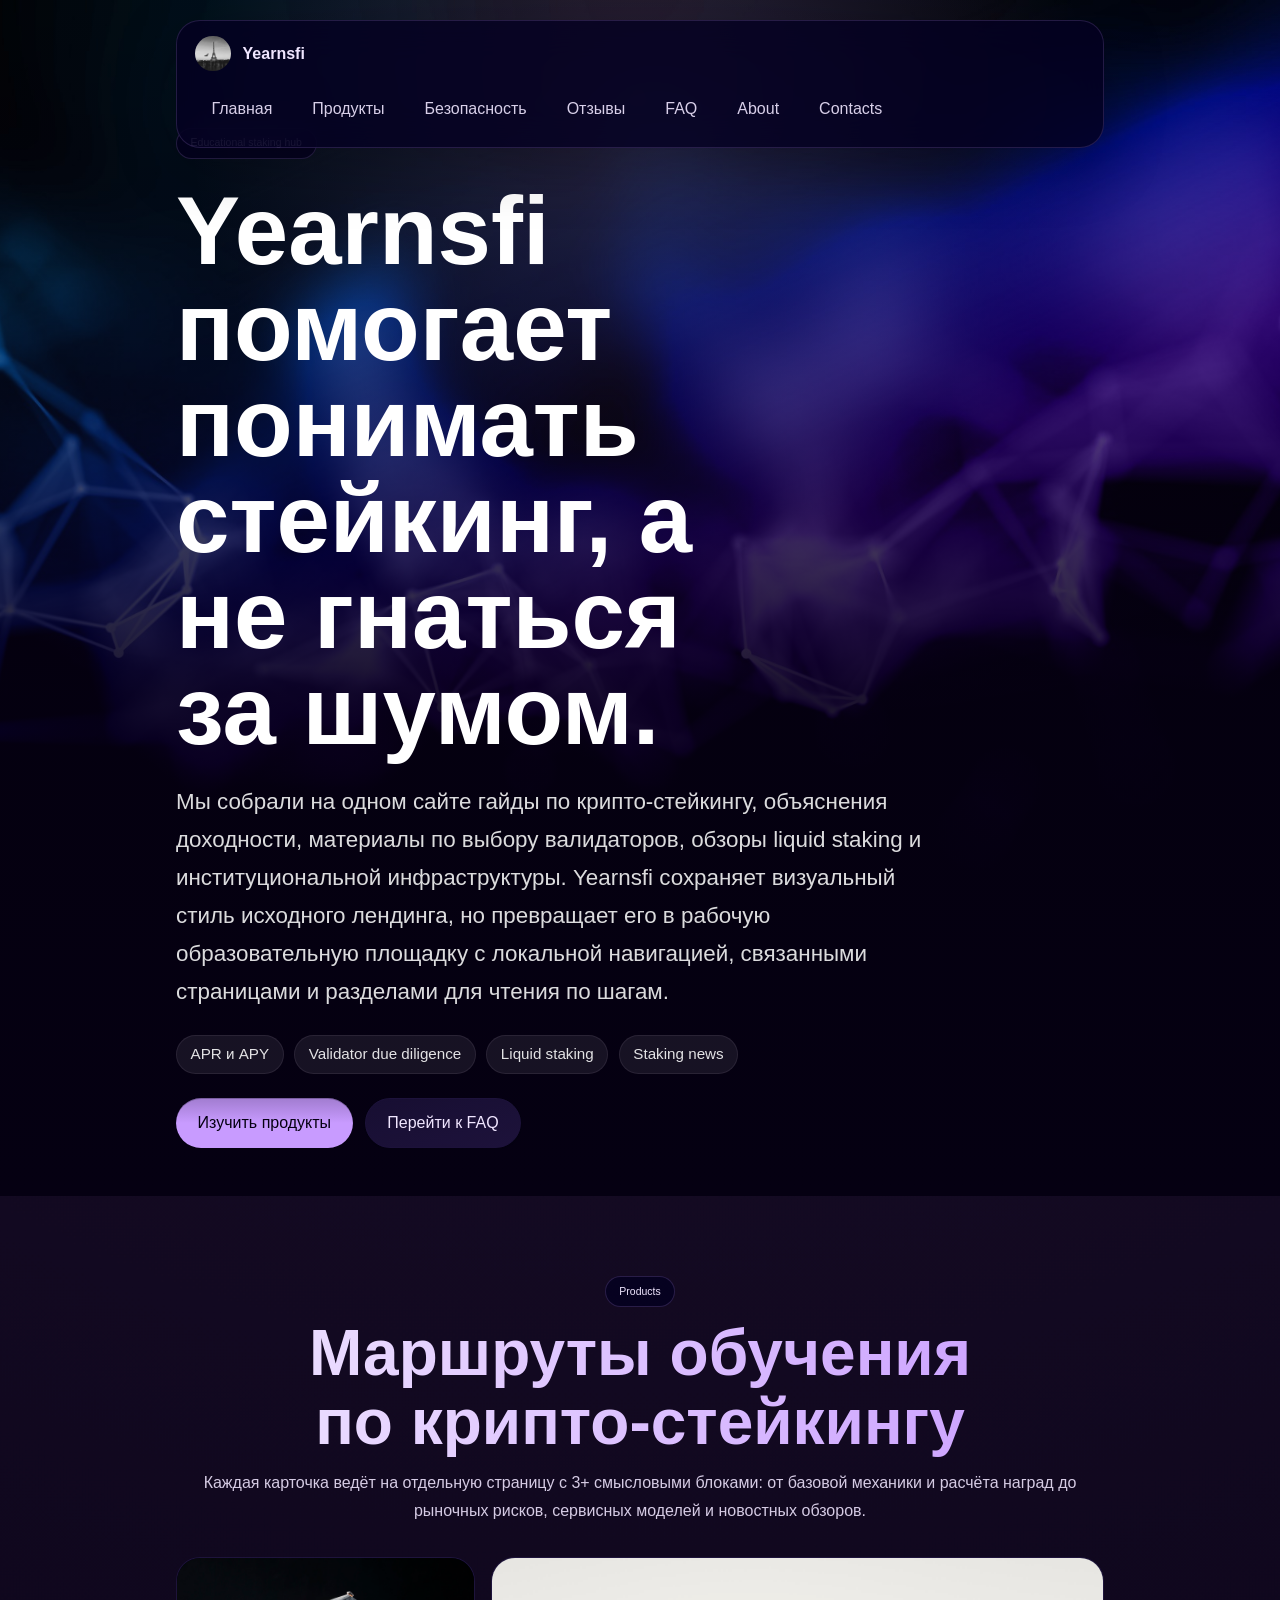
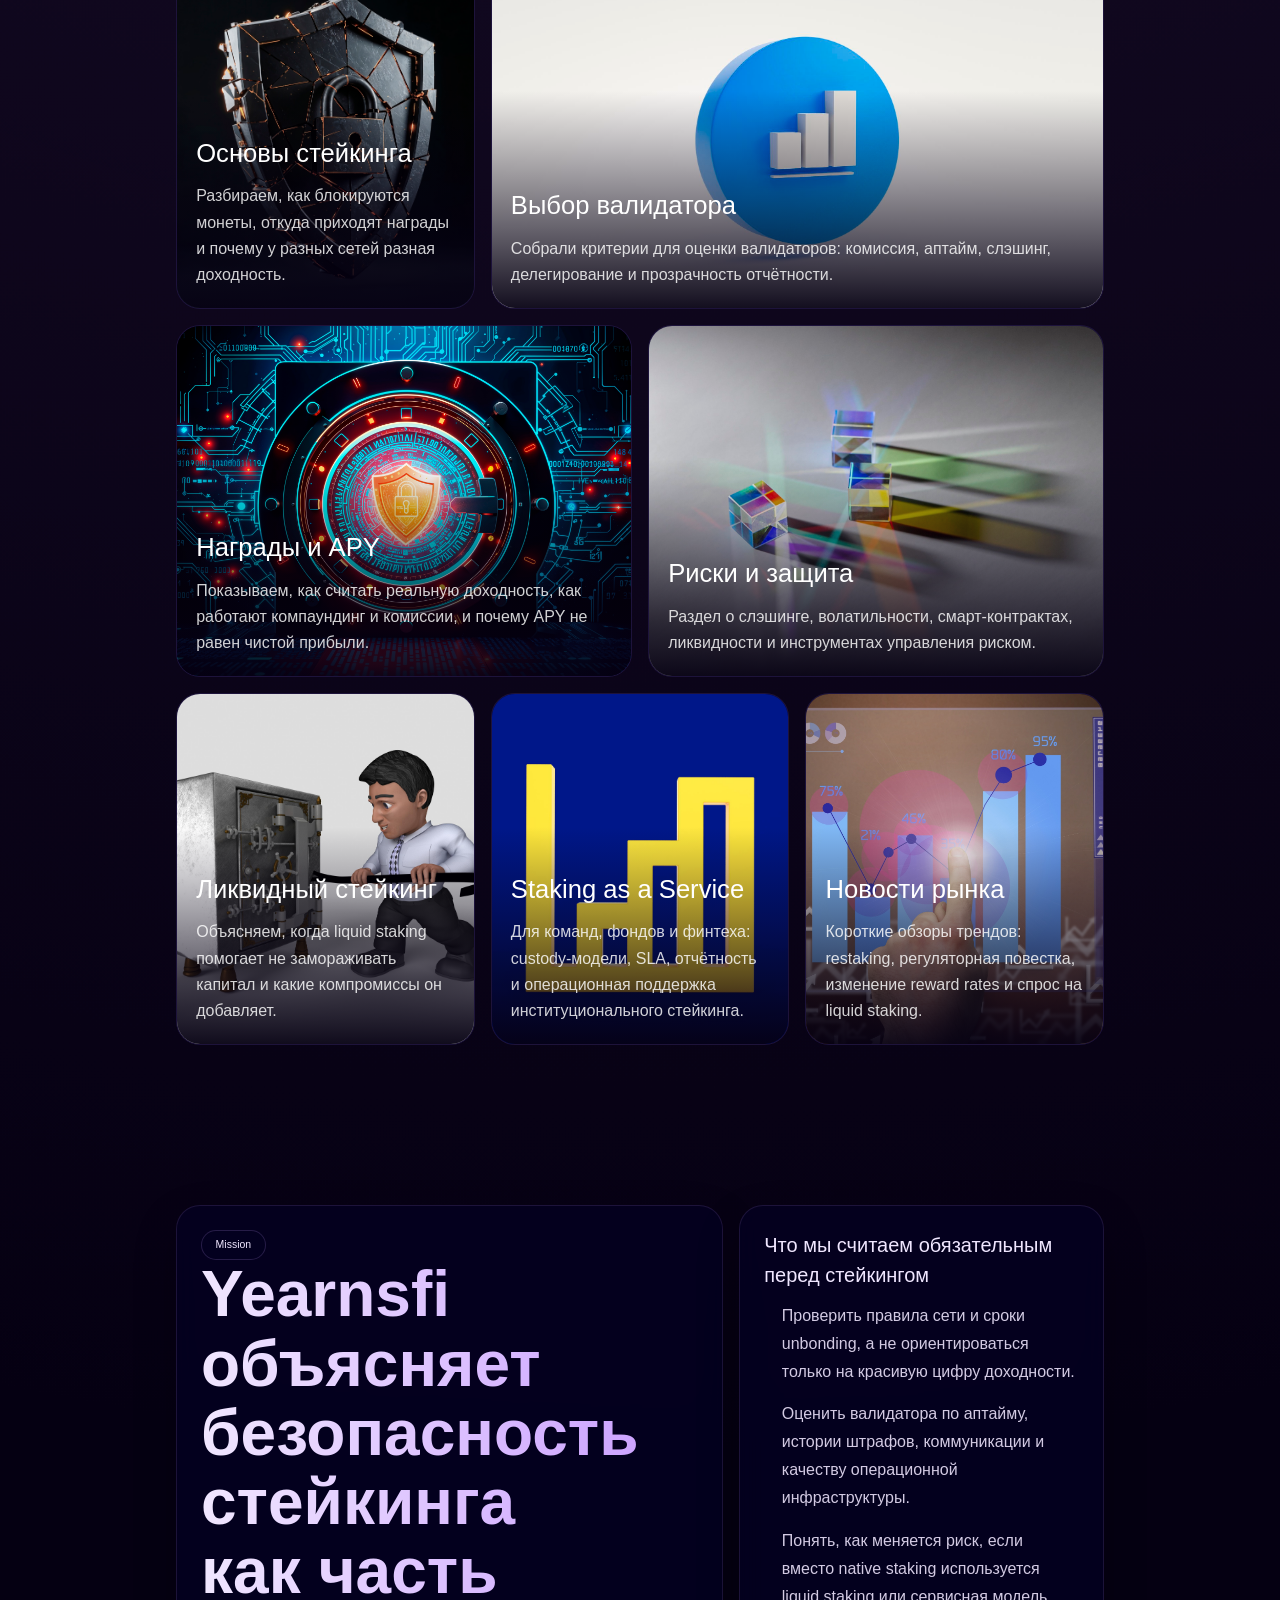
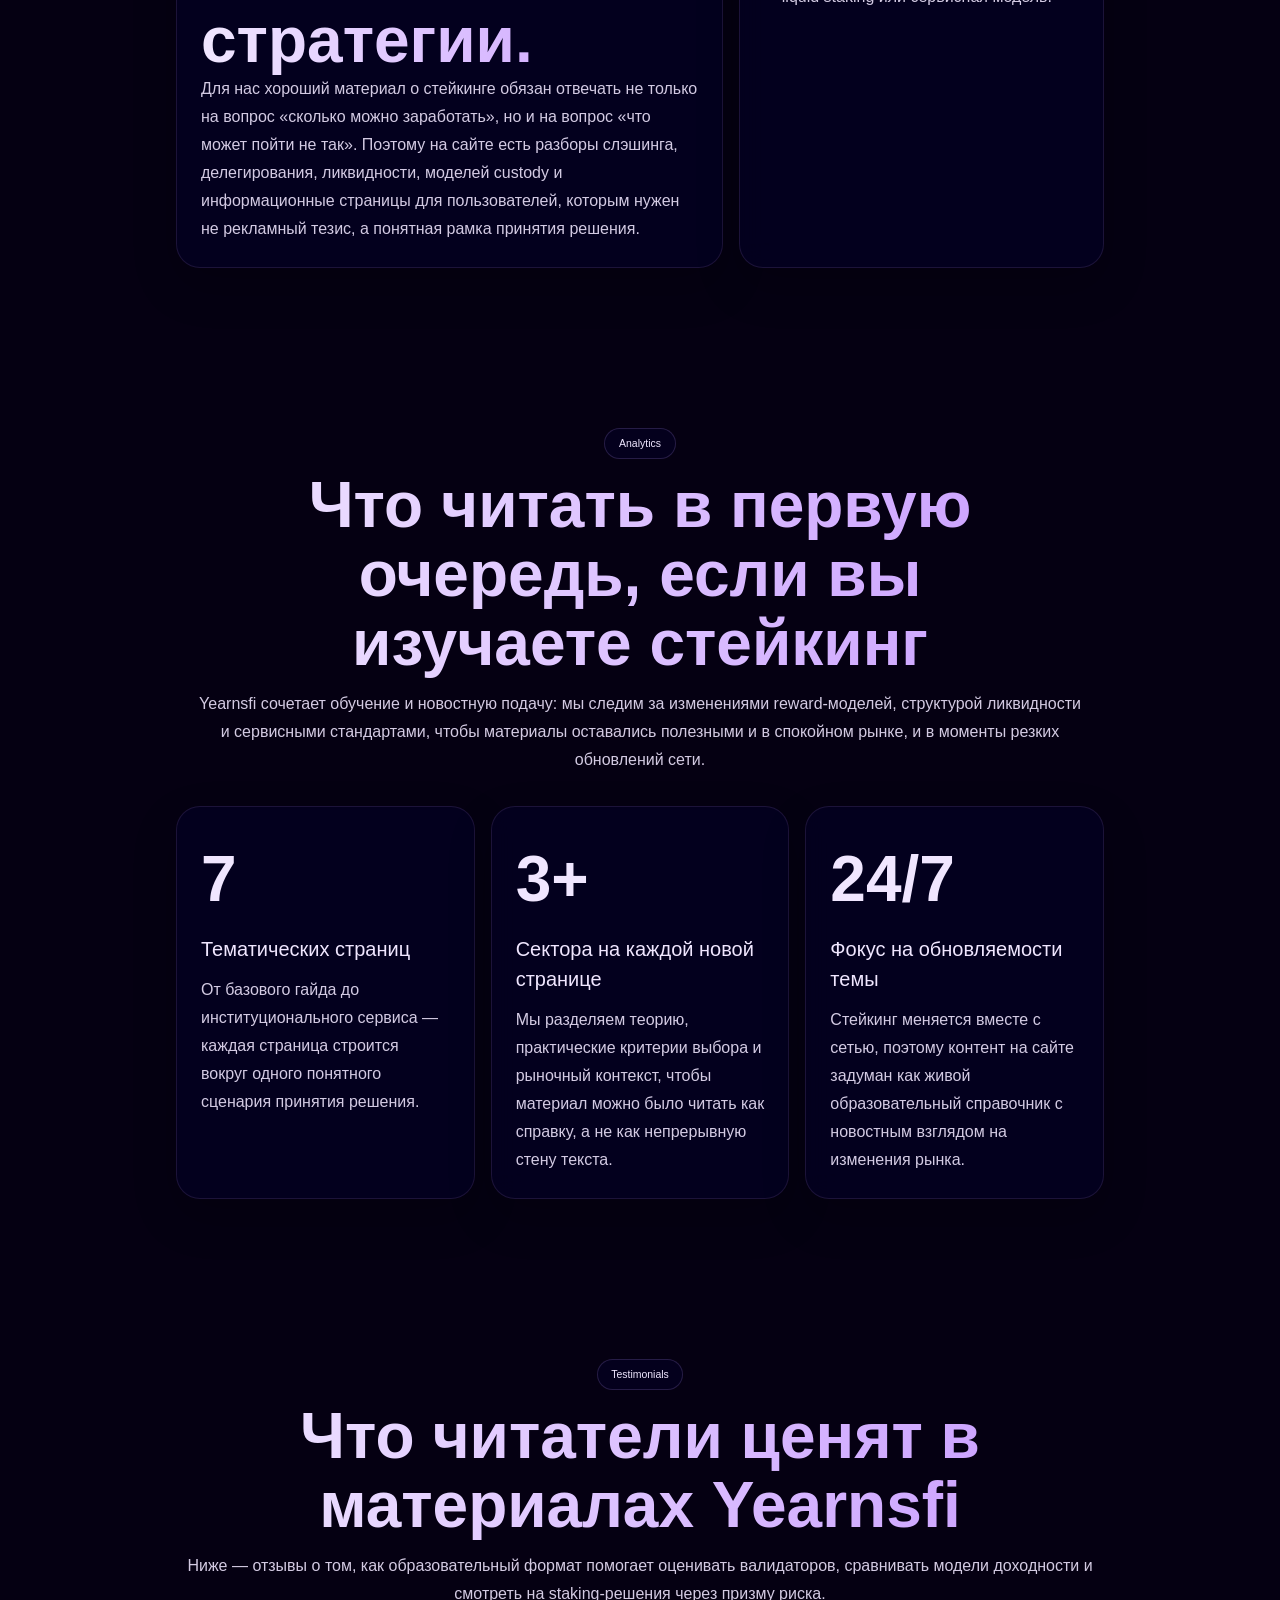
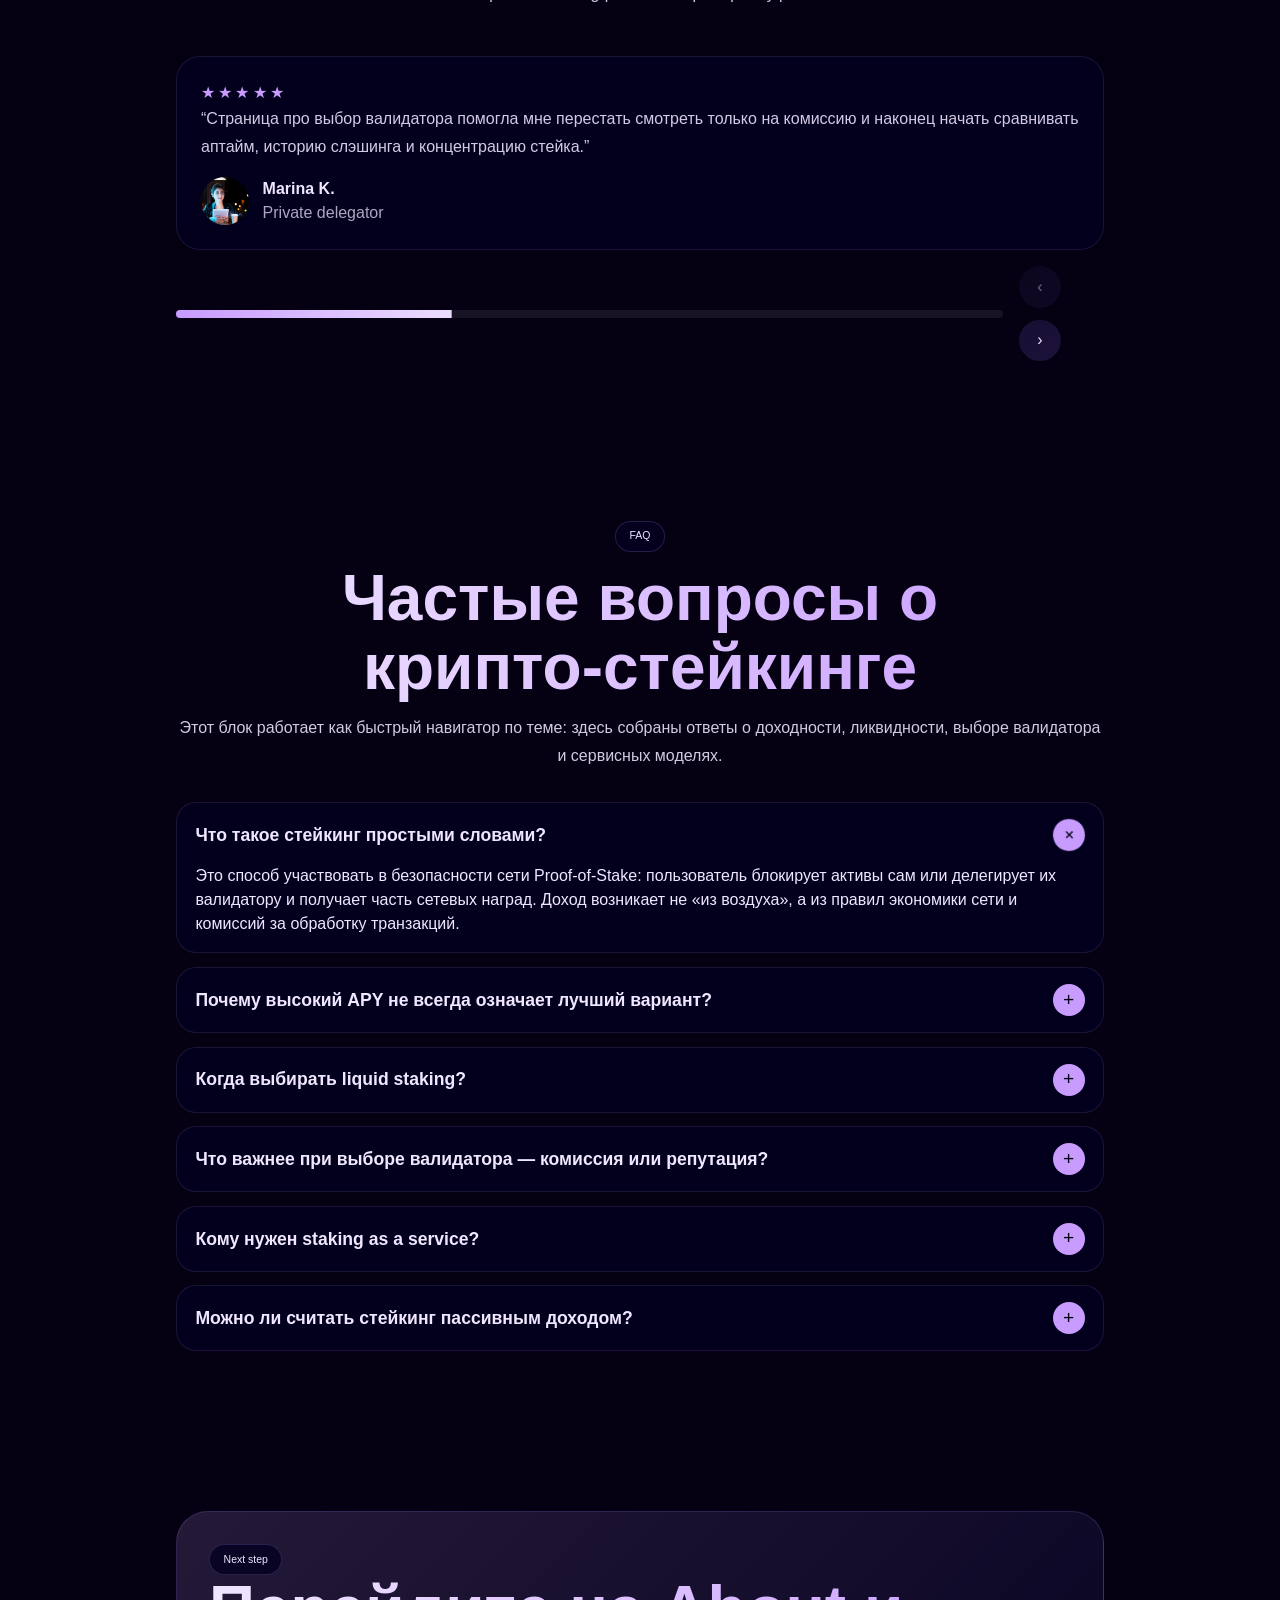
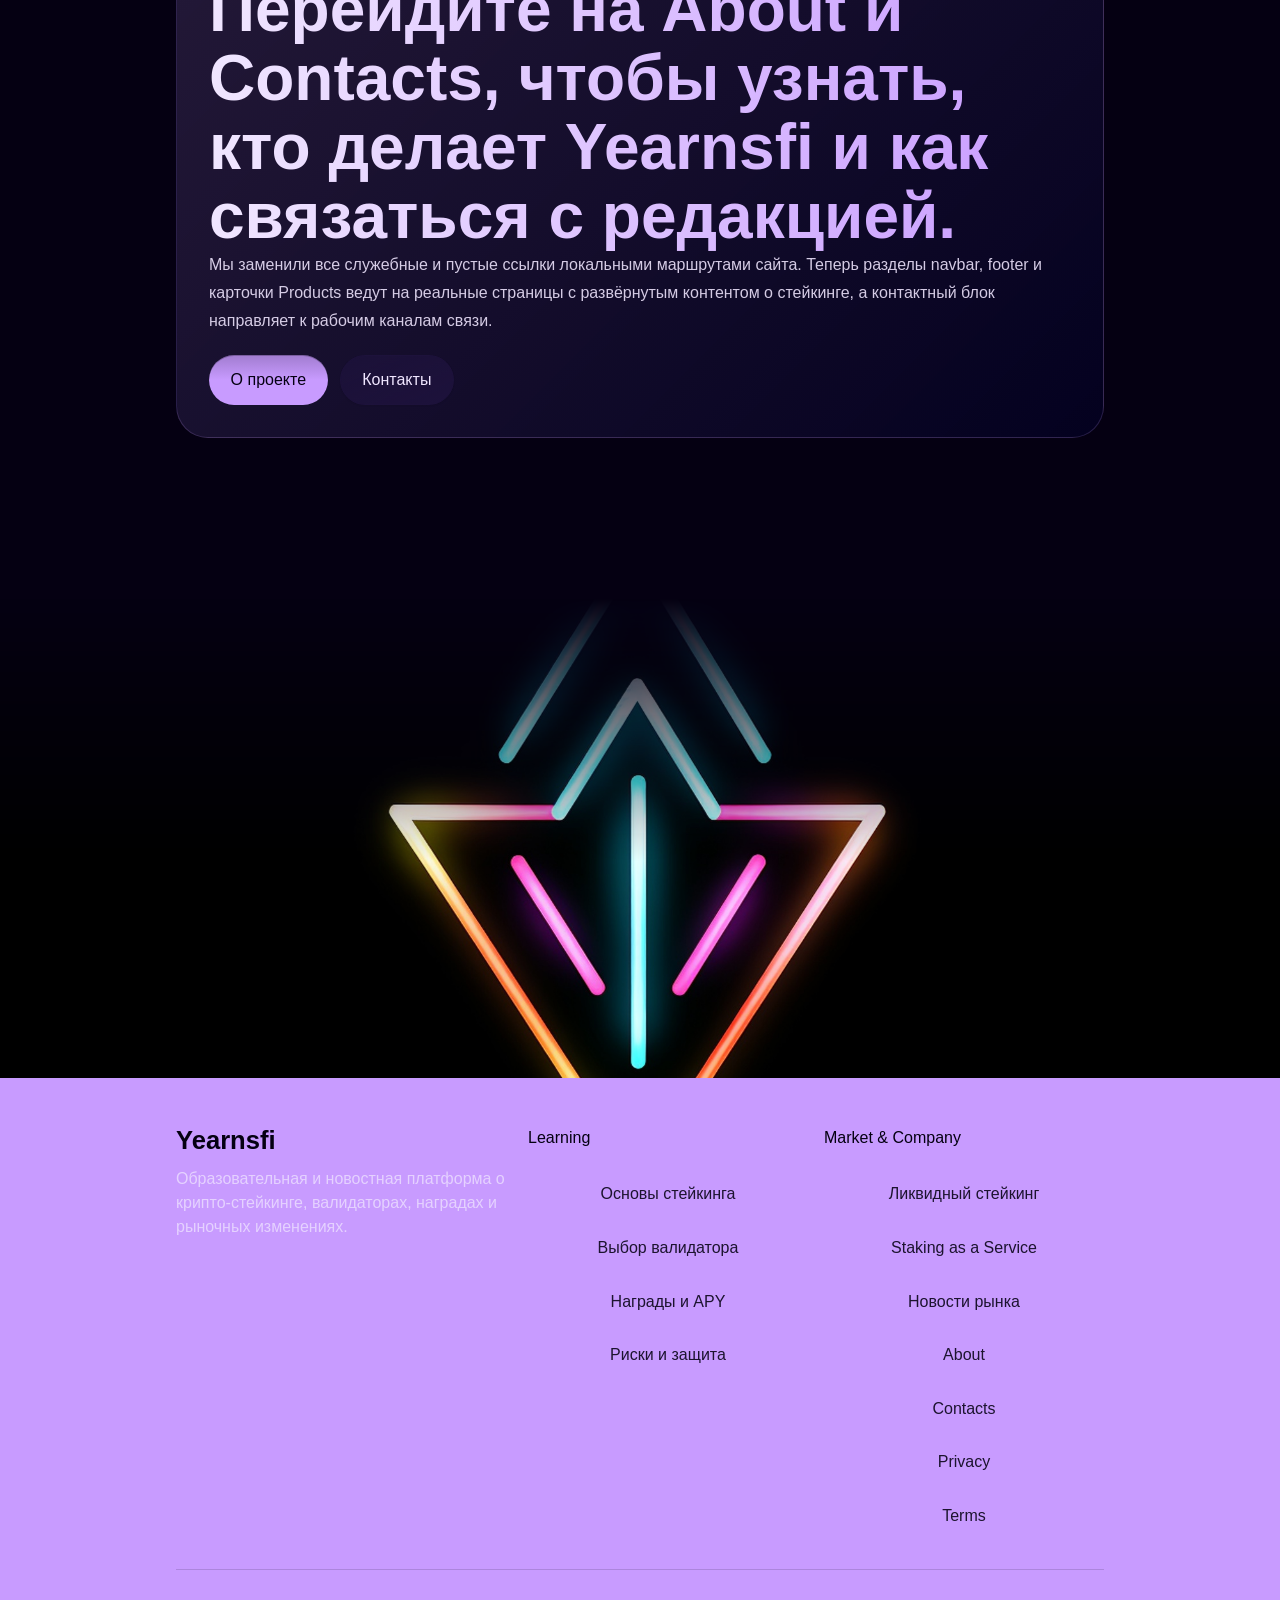
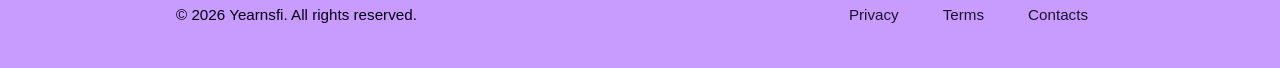
==== commit d67570c0: "Build Yearnsfi pages and interactions" ====
--- a/index.html
+++ b/index.html
@@ -1,5422 +1,387 @@
-<!DOCTYPE html><html lang="en" data-scrapbook-source="https://3002-ie8262rxrc2i7eny894ae.sandbox.webild.io/" data-scrapbook-create="20260731142734555"><head>
-    
-
-    
-
-    <meta charset="UTF-8">
-    
-    
-    <link href="css2.css" rel="stylesheet">
-    
-    <meta name="viewport" content="width=device-width, initial-scale=1.0">
-    <title>Webild Components</title>
-  <style type="text/css" data-vite-dev-id="/home/user/projects/78489f9f-a2c8-44b2-b238-aa72461ee6aa/src/index.css">@import url("css2-1.css");
-@layer properties;
-@layer theme, base, components, utilities;
-@layer theme {
-  :root, :host { --font-serif: ui-serif, Georgia, Cambria, "Times New Roman", Times, serif; --color-red-50: oklch(97.1% 0.013 17.38); --color-red-300: oklch(80.8% 0.114 19.571); --color-red-400: oklch(70.4% 0.191 22.216); --color-red-500: oklch(63.7% 0.237 25.331); --color-red-600: oklch(57.7% 0.245 27.325); --color-amber-500: oklch(76.9% 0.188 70.08); --color-amber-600: oklch(66.6% 0.179 58.318); --color-green-500: oklch(72.3% 0.219 149.579); --color-black: #000; --color-white: #fff; --spacing: 0.25rem; --container-xs: 20rem; --container-sm: 24rem; --container-md: 28rem; --container-lg: 32rem; --container-xl: 36rem; --container-4xl: 56rem; --container-7xl: 80rem; --text-xs: var(--text-xs); --text-xs--line-height: calc(1 / 0.75); --text-sm: var(--text-sm); --text-sm--line-height: calc(1.25 / 0.875); --text-base: var(--text-base); --text-base--line-height: calc(1.5 / 1); --text-lg: var(--text-lg); --text-lg--line-height: calc(1.75 / 1.125); --text-xl: var(--text-xl); --text-xl--line-height: calc(1.75 / 1.25); --text-2xl: var(--text-2xl); --text-2xl--line-height: calc(2 / 1.5); --text-3xl: var(--text-3xl); --text-3xl--line-height: calc(2.25 / 1.875); --text-4xl: var(--text-4xl); --text-4xl--line-height: calc(2.5 / 2.25); --text-5xl: var(--text-5xl); --text-5xl--line-height: 1; --text-6xl: var(--text-6xl); --text-6xl--line-height: 1; --text-7xl: var(--text-7xl); --text-7xl--line-height: 1; --text-8xl: var(--text-8xl); --text-8xl--line-height: 1; --text-9xl: var(--text-9xl); --text-9xl--line-height: 1; --font-weight-normal: 400; --font-weight-medium: 500; --font-weight-semibold: 600; --font-weight-bold: 700; --tracking-tight: -0.025em; --tracking-wide: 0.025em; --tracking-widest: 0.1em; --leading-tight: 1.25; --leading-snug: 1.375; --leading-normal: 1.5; --leading-relaxed: 1.625; --radius-xl: 0.75rem; --radius-2xl: 1rem; --radius-3xl: 1.5rem; --radius-4xl: 2rem; --drop-shadow-lg: 0 4px 4px rgb(0 0 0 / 0.15); --drop-shadow-2xl: 0 25px 25px rgb(0 0 0 / 0.15); --ease-out: cubic-bezier(0, 0, 0.2, 1); --ease-in-out: cubic-bezier(0.4, 0, 0.2, 1); --animate-spin: spin 1s linear infinite; --animate-pulse: pulse 2s cubic-bezier(0.4, 0, 0.6, 1) infinite; --blur-xs: 4px; --blur-sm: 8px; --blur-md: 12px; --blur-lg: 16px; --blur-xl: 24px; --blur-3xl: 64px; --perspective-distant: 1200px; --aspect-video: 16 / 9; --default-transition-duration: 150ms; --default-transition-timing-function: cubic-bezier(0.4, 0, 0.2, 1); --default-font-family: 'Manrope', sans-serif; --default-mono-font-family: monospace; --radius: var(--radius); --color-background: var(--background); --color-card: var(--card); --color-foreground: var(--foreground); --color-primary-cta: var(--primary-cta); --color-primary-cta-text: var(--primary-cta-text); --color-secondary-cta: var(--secondary-cta); --color-accent: var(--accent); --color-background-accent: var(--background-accent); --width-content-width: var(--width-content-width); --width-carousel-padding: var(--width-carousel-padding); --width-carousel-padding-controls: var(--width-carousel-padding-controls); --width-carousel-item-2: var(--width-carousel-item-2); --width-carousel-item-3: var(--width-carousel-item-3); --width-carousel-item-4: var(--width-carousel-item-4); --text-2xs: var(--text-2xs); }
-}
-@layer base {
-  *, ::after, ::before, ::backdrop, ::file-selector-button { box-sizing: border-box; margin: 0px; padding: 0px; border: 0px solid; }
-  html, :host { line-height: 1.5; tab-size: 4; font-family: var(--default-font-family, ui-sans-serif, system-ui, sans-serif, "Apple Color Emoji", "Segoe UI Emoji", "Segoe UI Symbol", "Noto Color Emoji"); font-feature-settings: var(--default-font-feature-settings, normal); font-variation-settings: var(--default-font-variation-settings, normal); }
-  hr { height: 0px; color: inherit; border-top-width: 1px; }
-  abbr:where([title]) { text-decoration: underline dotted; }
-  h1, h2, h3, h4, h5, h6 { font-size: inherit; font-weight: inherit; }
-  a { color: inherit; text-decoration: inherit; }
-  b, strong { font-weight: bolder; }
-  code, kbd, samp, pre { font-family: var(--default-mono-font-family, ui-monospace, SFMono-Regular, Menlo, Monaco, Consolas, "Liberation Mono", "Courier New", monospace); font-feature-settings: var(--default-mono-font-feature-settings, normal); font-variation-settings: var(--default-mono-font-variation-settings, normal); font-size: 1em; }
-  small { font-size: 80%; }
-  sub, sup { font-size: 75%; line-height: 0; position: relative; vertical-align: baseline; }
-  sub { bottom: -0.25em; }
-  sup { top: -0.5em; }
-  table { text-indent: 0px; border-color: inherit; border-collapse: collapse; }
-  :focus-visible { outline: auto; }
-  progress { vertical-align: baseline; }
-  summary { display: list-item; }
-  ol, ul, menu { list-style: none; }
-  img, svg, video, canvas, audio, iframe, embed, object { display: block; vertical-align: middle; }
-  img, video { max-width: 100%; height: auto; }
-  button, input, select, optgroup, textarea, ::file-selector-button { font: inherit; letter-spacing: inherit; color: inherit; border-radius: 0px; background-color: transparent; opacity: 1; }
-  :where(select:is([multiple], [size])) optgroup { font-weight: bolder; }
-  :where(select:is([multiple], [size])) optgroup option { padding-inline-start: 20px; }
-  ::file-selector-button { margin-inline-end: 4px; }
-  ::placeholder { opacity: 1; }
-  @supports (not (-webkit-appearance: -apple-pay-button)) or (contain-intrinsic-size: 1px) {
-  ::placeholder {
-  color: currentcolor;
-  @supports (color: color-mix(in lab, red, red)) {
-  color: color-mix(in oklab, currentcolor, transparent);
-}
-}
-}
-  textarea { resize: vertical; }
-  ::-webkit-search-decoration { appearance: none; }
-  ::-webkit-date-and-time-value { min-height: 1lh; text-align: inherit; }
-  ::-webkit-datetime-edit { display: inline-flex; }
-  ::-webkit-datetime-edit-fields-wrapper { padding: 0px; }
-  ::-webkit-datetime-edit, ::-webkit-datetime-edit-year-field, ::-webkit-datetime-edit-month-field, ::-webkit-datetime-edit-day-field, ::-webkit-datetime-edit-hour-field, ::-webkit-datetime-edit-minute-field, ::-webkit-datetime-edit-second-field, ::-webkit-datetime-edit-millisecond-field, ::-webkit-datetime-edit-meridiem-field { padding-block: 0px; }
-  ::-webkit-calendar-picker-indicator { line-height: 1; }
-  :user-invalid { box-shadow: none; }
-  button, input:where([type="button"], [type="reset"], [type="submit"]), ::file-selector-button { appearance: button; }
-  ::-webkit-inner-spin-button, ::-webkit-outer-spin-button { height: auto; }
-  [hidden]:where(:not([hidden="until-found"])) { display: none !important; }
-}
-@layer utilities {
-  .\@container\/field-group { container: field-group / inline-size; }
-  .pointer-events-auto { pointer-events: auto; }
-  .pointer-events-none { pointer-events: none; }
-  .invisible { visibility: hidden; }
-  .visible { visibility: visible; }
-  .sr-only { position: absolute; width: 1px; height: 1px; padding: 0px; margin: -1px; overflow: hidden; clip-path: inset(50%); white-space: nowrap; border-width: 0px; }
-  .absolute { position: absolute; }
-  .fixed { position: fixed; }
-  .relative { position: relative; }
-  .static { position: static; }
-  .sticky { position: sticky; }
-  .inset-0 { inset: calc(var(--spacing) * 0); }
-  .inset-0\.5 { inset: calc(var(--spacing) * 0.5); }
-  .inset-px { inset: 1px; }
-  .-inset-x-px { inset-inline: -1px; }
-  .inset-x-0 { inset-inline: calc(var(--spacing) * 0); }
-  .inset-x-1 { inset-inline: calc(var(--spacing) * 1); }
-  .inset-x-2 { inset-inline: calc(var(--spacing) * 2); }
-  .inset-x-3 { inset-inline: calc(var(--spacing) * 3); }
-  .inset-x-4 { inset-inline: calc(var(--spacing) * 4); }
-  .inset-x-5 { inset-inline: calc(var(--spacing) * 5); }
-  .inset-x-6 { inset-inline: calc(var(--spacing) * 6); }
-  .inset-y-0 { inset-block: calc(var(--spacing) * 0); }
-  .inset-y-1 { inset-block: calc(var(--spacing) * 1); }
-  .start { inset-inline-start: var(--spacing); }
-  .end { inset-inline-end: var(--spacing); }
-  .-top-2 { top: calc(var(--spacing) * -2); }
-  .-top-3 { top: calc(var(--spacing) * -3); }
-  .-top-7 { top: calc(var(--spacing) * -7); }
-  .-top-12 { top: calc(var(--spacing) * -12); }
-  .-top-\[15\%\] { top: calc(-15%); }
-  .-top-\[252px\] { top: calc(-252px); }
-  .-top-\[352px\] { top: calc(-352px); }
-  .-top-\[400px\] { top: calc(-400px); }
-  .-top-\[571px\] { top: calc(-571px); }
-  .top-0 { top: calc(var(--spacing) * 0); }
-  .top-1 { top: calc(var(--spacing) * 1); }
-  .top-1\.5 { top: calc(var(--spacing) * 1.5); }
-  .top-1\/2 { top: calc(50%); }
-  .top-2 { top: calc(var(--spacing) * 2); }
-  .top-3 { top: calc(var(--spacing) * 3); }
-  .top-3\.5 { top: calc(var(--spacing) * 3.5); }
-  .top-4 { top: calc(var(--spacing) * 4); }
-  .top-5 { top: calc(var(--spacing) * 5); }
-  .top-8 { top: calc(var(--spacing) * 8); }
-  .top-15\/100 { top: calc(15%); }
-  .top-\[-20vh\] { top: -20vh; }
-  .top-\[-30vh\] { top: -30vh; }
-  .top-\[1px\] { top: 1px; }
-  .top-\[5\%\] { top: 5%; }
-  .top-\[25vw\] { top: 25vw; }
-  .top-\[28\%\] { top: 28%; }
-  .top-\[40\%\] { top: 40%; }
-  .top-\[50\%\] { top: 50%; }
-  .top-\[60\%\] { top: 60%; }
-  .top-full { top: 100%; }
-  .-right-2 { right: calc(var(--spacing) * -2); }
-  .-right-3 { right: calc(var(--spacing) * -3); }
-  .-right-12 { right: calc(var(--spacing) * -12); }
-  .-right-\[33vw\] { right: calc(-33vw); }
-  .-right-\[36vw\] { right: calc(-36vw); }
-  .right-0 { right: calc(var(--spacing) * 0); }
-  .right-1 { right: calc(var(--spacing) * 1); }
-  .right-2 { right: calc(var(--spacing) * 2); }
-  .right-3 { right: calc(var(--spacing) * 3); }
-  .right-4 { right: calc(var(--spacing) * 4); }
-  .right-5 { right: calc(var(--spacing) * 5); }
-  .right-6 { right: calc(var(--spacing) * 6); }
-  .right-\[2\.5vw\] { right: 2.5vw; }
-  .right-\[5\%\] { right: 5%; }
-  .right-\[calc\(\(100vw-var\(--width-content-width\)\)\/2\)\] { right: calc((100vw - var(--width-content-width)) / 2); }
-  .right-full { right: 100%; }
-  .-bottom-2 { bottom: calc(var(--spacing) * -2); }
-  .-bottom-3 { bottom: calc(var(--spacing) * -3); }
-  .-bottom-12 { bottom: calc(var(--spacing) * -12); }
-  .-bottom-\[9vh\] { bottom: calc(-9vh); }
-  .-bottom-\[46px\] { bottom: calc(-46px); }
-  .-bottom-\[61vh\] { bottom: calc(-61vh); }
-  .-bottom-\[62vh\] { bottom: calc(-62vh); }
-  .-bottom-\[920px\] { bottom: calc(-920px); }
-  .-bottom-px { bottom: -1px; }
-  .bottom-0 { bottom: calc(var(--spacing) * 0); }
-  .bottom-1 { bottom: calc(var(--spacing) * 1); }
-  .bottom-2 { bottom: calc(var(--spacing) * 2); }
-  .bottom-3 { bottom: calc(var(--spacing) * 3); }
-  .bottom-4 { bottom: calc(var(--spacing) * 4); }
-  .bottom-5 { bottom: calc(var(--spacing) * 5); }
-  .bottom-6 { bottom: calc(var(--spacing) * 6); }
-  .bottom-\[-40vh\] { bottom: -40vh; }
-  .bottom-\[5\%\] { bottom: 5%; }
-  .bottom-\[25vh\] { bottom: 25vh; }
-  .bottom-\[calc\(var\(--spacing-4\)\+var\(--spacing-4\)\)\] { bottom: calc(var(--spacing-4) + var(--spacing-4)); }
-  .bottom-full { bottom: 100%; }
-  .-left-2 { left: calc(var(--spacing) * -2); }
-  .-left-3 { left: calc(var(--spacing) * -3); }
-  .-left-7 { left: calc(var(--spacing) * -7); }
-  .-left-12 { left: calc(var(--spacing) * -12); }
-  .-left-\[15\%\] { left: calc(-15%); }
-  .-left-\[33vw\] { left: calc(-33vw); }
-  .-left-\[36vw\] { left: calc(-36vw); }
-  .-left-\[373px\] { left: calc(-373px); }
-  .-left-full { left: -100%; }
-  .left-0 { left: calc(var(--spacing) * 0); }
-  .left-1 { left: calc(var(--spacing) * 1); }
-  .left-1\/2 { left: calc(50%); }
-  .left-2 { left: calc(var(--spacing) * 2); }
-  .left-3 { left: calc(var(--spacing) * 3); }
-  .left-4 { left: calc(var(--spacing) * 4); }
-  .left-5 { left: calc(var(--spacing) * 5); }
-  .left-6 { left: calc(var(--spacing) * 6); }
-  .left-\[2vw\] { left: 2vw; }
-  .left-\[5\%\] { left: 5%; }
-  .left-\[50\%\] { left: 50%; }
-  .left-\[calc\(\(100vw-var\(--width-content-width\)\)\/2\)\] { left: calc((100vw - var(--width-content-width)) / 2); }
-  .left-\[calc\(50\%-7\.5px\)\] { left: calc(50% - 7.5px); }
-  .left-\[calc\(50\%-10px\)\] { left: calc(50% - 10px); }
-  .left-\[calc\(50\%-17\.5px\)\] { left: calc(50% - 17.5px); }
-  .left-\[calc\(50\%-20px\)\] { left: calc(50% - 20px); }
-  .left-\[calc\(50\%-432\.5px\)\] { left: calc(50% - 432.5px); }
-  .left-\[calc\(50\%-599px\)\] { left: calc(50% - 599px); }
-  .left-\[calc\(var\(--vw-1\)\*2\)\] { left: calc(var(--vw-1) * 2); }
-  .left-full { left: 100%; }
-  .isolate { isolation: isolate; }
-  .-z-10 { z-index: calc(-10); }
-  .z-0 { z-index: 0; }
-  .z-1 { z-index: 1; }
-  .z-2 { z-index: 2; }
-  .z-10 { z-index: 10; }
-  .z-20 { z-index: 20; }
-  .z-30 { z-index: 30; }
-  .z-40 { z-index: 40; }
-  .z-50 { z-index: 50; }
-  .z-100 { z-index: 100; }
-  .z-110 { z-index: 110; }
-  .z-999 { z-index: 999; }
-  .z-1000 { z-index: 1000; }
-  .z-1001 { z-index: 1001; }
-  .z-99999 { z-index: 99999; }
-  .z-\[1\] { z-index: 1; }
-  .z-\[100\] { z-index: 100; }
-  .z-\[99999\] { z-index: 99999; }
-  .order-1 { order: 1; }
-  .order-2 { order: 2; }
-  .order-first { order: -9999; }
-  .order-last { order: 9999; }
-  .col-span-1 { grid-column: span 1 / span 1; }
-  .col-start-1 { grid-column-start: 1; }
-  .row-start-1 { grid-row-start: 1; }
-  .container {
-  width: 100%;
-  @media (width >= 40rem) {
-  max-width: 40rem;
-}
-  @media (width >= 48rem) {
-  max-width: 48rem;
-}
-  @media (width >= 64rem) {
-  max-width: 64rem;
-}
-  @media (width >= 80rem) {
-  max-width: 80rem;
-}
-  @media (width >= 96rem) {
-  max-width: 96rem;
-}
-}
-  .\!m-0 { margin: calc(var(--spacing) * 0)  !important; }
-  .m-0 { margin: calc(var(--spacing) * 0); }
-  .m-1 { margin: calc(var(--spacing) * 1); }
-  .m-8 { margin: calc(var(--spacing) * 8); }
-  .m-9 { margin: calc(var(--spacing) * 9); }
-  .m-10 { margin: calc(var(--spacing) * 10); }
-  .m-12 { margin: calc(var(--spacing) * 12); }
-  .m-16 { margin: calc(var(--spacing) * 16); }
-  .-mx-1 { margin-inline: calc(var(--spacing) * -1); }
-  .-mx-\[4\%\] { margin-inline: calc(-4%); }
-  .mx-1 { margin-inline: calc(var(--spacing) * 1); }
-  .mx-2 { margin-inline: calc(var(--spacing) * 2); }
-  .mx-3 { margin-inline: calc(var(--spacing) * 3); }
-  .mx-3\.5 { margin-inline: calc(var(--spacing) * 3.5); }
-  .mx-\[0\.25em\] { margin-inline: 0.25em; }
-  .mx-auto { margin-inline: auto; }
-  .-my-2 { margin-block: calc(var(--spacing) * -2); }
-  .my-0 { margin-block: calc(var(--spacing) * 0); }
-  .my-0\.5 { margin-block: calc(var(--spacing) * 0.5); }
-  .my-1 { margin-block: calc(var(--spacing) * 1); }
-  .my-4 { margin-block: calc(var(--spacing) * 4); }
-  .my-5 { margin-block: calc(var(--spacing) * 5); }
-  .my-8 { margin-block: calc(var(--spacing) * 8); }
-  .my-20 { margin-block: calc(var(--spacing) * 20); }
-  .-mt-1 { margin-top: calc(var(--spacing) * -1); }
-  .-mt-4 { margin-top: calc(var(--spacing) * -4); }
-  .-mt-5 { margin-top: calc(var(--spacing) * -5); }
-  .mt-0\.5 { margin-top: calc(var(--spacing) * 0.5); }
-  .mt-0\.75 { margin-top: calc(var(--spacing) * 0.75); }
-  .mt-1 { margin-top: calc(var(--spacing) * 1); }
-  .mt-1\.5 { margin-top: calc(var(--spacing) * 1.5); }
-  .mt-2 { margin-top: calc(var(--spacing) * 2); }
-  .mt-3 { margin-top: calc(var(--spacing) * 3); }
-  .mt-4 { margin-top: calc(var(--spacing) * 4); }
-  .mt-5 { margin-top: calc(var(--spacing) * 5); }
-  .mt-6 { margin-top: calc(var(--spacing) * 6); }
-  .mt-8 { margin-top: calc(var(--spacing) * 8); }
-  .mt-12 { margin-top: calc(var(--spacing) * 12); }
-  .mt-20 { margin-top: calc(var(--spacing) * 20); }
-  .mt-24 { margin-top: calc(var(--spacing) * 24); }
-  .mt-\[-0\.25em\] { margin-top: -0.25em; }
-  .mt-auto { margin-top: auto; }
-  .mr-1 { margin-right: calc(var(--spacing) * 1); }
-  .mr-2 { margin-right: calc(var(--spacing) * 2); }
-  .mr-3 { margin-right: calc(var(--spacing) * 3); }
-  .mr-5 { margin-right: calc(var(--spacing) * 5); }
-  .-mb-\[0\.1em\] { margin-bottom: calc(-0.1em); }
-  .mb-0\.5 { margin-bottom: calc(var(--spacing) * 0.5); }
-  .mb-1 { margin-bottom: calc(var(--spacing) * 1); }
-  .mb-2 { margin-bottom: calc(var(--spacing) * 2); }
-  .mb-3 { margin-bottom: calc(var(--spacing) * 3); }
-  .mb-4 { margin-bottom: calc(var(--spacing) * 4); }
-  .mb-5 { margin-bottom: calc(var(--spacing) * 5); }
-  .mb-6 { margin-bottom: calc(var(--spacing) * 6); }
-  .mb-8 { margin-bottom: calc(var(--spacing) * 8); }
-  .mb-10 { margin-bottom: calc(var(--spacing) * 10); }
-  .mb-20 { margin-bottom: calc(var(--spacing) * 20); }
-  .-ml-3 { margin-left: calc(var(--spacing) * -3); }
-  .-ml-4 { margin-left: calc(var(--spacing) * -4); }
-  .-ml-5 { margin-left: calc(var(--spacing) * -5); }
-  .-ml-15 { margin-left: calc(var(--spacing) * -15); }
-  .ml-1 { margin-left: calc(var(--spacing) * 1); }
-  .ml-2 { margin-left: calc(var(--spacing) * 2); }
-  .ml-4 { margin-left: calc(var(--spacing) * 4); }
-  .ml-auto { margin-left: auto; }
-  .line-clamp-2 { overflow: hidden; display: -webkit-box; -moz-box-orient: vertical; -webkit-line-clamp: 2; }
-  .line-clamp-3 { overflow: hidden; display: -webkit-box; -moz-box-orient: vertical; -webkit-line-clamp: 3; }
-  .block { display: block; }
-  .flex { display: flex; }
-  .grid { display: grid; }
-  .hidden { display: none; }
-  .inline { display: inline; }
-  .inline-block { display: inline-block; }
-  .inline-flex { display: inline-flex; }
-  .table { display: table; }
-  .aspect-2\/1 { aspect-ratio: 2 / 1; }
-  .aspect-3\/2 { aspect-ratio: 3 / 2; }
-  .aspect-3\/4 { aspect-ratio: 3 / 4; }
-  .aspect-4\/3 { aspect-ratio: 4 / 3; }
-  .aspect-4\/5 { aspect-ratio: 4 / 5; }
-  .aspect-5\/6 { aspect-ratio: 5 / 6; }
-  .aspect-6\/7 { aspect-ratio: 6 / 7; }
-  .aspect-9\/16 { aspect-ratio: 9 / 16; }
-  .aspect-square { aspect-ratio: 1 / 1; }
-  .aspect-video { aspect-ratio: var(--aspect-video); }
-  .size-1\/2 { width: calc(50%); height: calc(50%); }
-  .size-2 { width: calc(var(--spacing) * 2); height: calc(var(--spacing) * 2); }
-  .size-2\.5 { width: calc(var(--spacing) * 2.5); height: calc(var(--spacing) * 2.5); }
-  .size-3 { width: calc(var(--spacing) * 3); height: calc(var(--spacing) * 3); }
-  .size-3\.5 { width: calc(var(--spacing) * 3.5); height: calc(var(--spacing) * 3.5); }
-  .size-4 { width: calc(var(--spacing) * 4); height: calc(var(--spacing) * 4); }
-  .size-4\/10 { width: calc(40%); height: calc(40%); }
-  .size-5 { width: calc(var(--spacing) * 5); height: calc(var(--spacing) * 5); }
-  .size-6 { width: calc(var(--spacing) * 6); height: calc(var(--spacing) * 6); }
-  .size-7 { width: calc(var(--spacing) * 7); height: calc(var(--spacing) * 7); }
-  .size-8 { width: calc(var(--spacing) * 8); height: calc(var(--spacing) * 8); }
-  .size-9 { width: calc(var(--spacing) * 9); height: calc(var(--spacing) * 9); }
-  .size-10 { width: calc(var(--spacing) * 10); height: calc(var(--spacing) * 10); }
-  .size-12 { width: calc(var(--spacing) * 12); height: calc(var(--spacing) * 12); }
-  .size-14 { width: calc(var(--spacing) * 14); height: calc(var(--spacing) * 14); }
-  .size-16 { width: calc(var(--spacing) * 16); height: calc(var(--spacing) * 16); }
-  .size-18 { width: calc(var(--spacing) * 18); height: calc(var(--spacing) * 18); }
-  .size-20 { width: calc(var(--spacing) * 20); height: calc(var(--spacing) * 20); }
-  .size-22 { width: calc(var(--spacing) * 22); height: calc(var(--spacing) * 22); }
-  .size-24 { width: calc(var(--spacing) * 24); height: calc(var(--spacing) * 24); }
-  .size-40 { width: calc(var(--spacing) * 40); height: calc(var(--spacing) * 40); }
-  .size-60 { width: calc(var(--spacing) * 60); height: calc(var(--spacing) * 60); }
-  .size-80 { width: calc(var(--spacing) * 80); height: calc(var(--spacing) * 80); }
-  .size-100 { width: calc(var(--spacing) * 100); height: calc(var(--spacing) * 100); }
-  .size-\[--cell-size\] { }
-  .size-\[1em\] { width: 1em; height: 1em; }
-  .size-full { width: 100%; height: 100%; }
-  .h-\(--text-7xl\) { height: var(--text-7xl); }
-  .h-\(--text-base\) { height: var(--text-base); }
-  .h-\(--text-sm\) { height: var(--text-sm); }
-  .h-\(--text-xl\) { height: var(--text-xl); }
-  .h-0\.5 { height: calc(var(--spacing) * 0.5); }
-  .h-1 { height: calc(var(--spacing) * 1); }
-  .h-1\.5 { height: calc(var(--spacing) * 1.5); }
-  .h-1\/2 { height: calc(50%); }
-  .h-1\/3 { height: calc(33.3333%); }
-  .h-2 { height: calc(var(--spacing) * 2); }
-  .h-2\.5 { height: calc(var(--spacing) * 2.5); }
-  .h-2\/5 { height: calc(40%); }
-  .h-3 { height: calc(var(--spacing) * 3); }
-  .h-3\.5 { height: calc(var(--spacing) * 3.5); }
-  .h-4 { height: calc(var(--spacing) * 4); }
-  .h-4\/5 { height: calc(80%); }
-  .h-5 { height: calc(var(--spacing) * 5); }
-  .h-5\/10 { height: calc(50%); }
-  .h-6 { height: calc(var(--spacing) * 6); }
-  .h-7 { height: calc(var(--spacing) * 7); }
-  .h-8 { height: calc(var(--spacing) * 8); }
-  .h-9 { height: calc(var(--spacing) * 9); }
-  .h-10 { height: calc(var(--spacing) * 10); }
-  .h-11 { height: calc(var(--spacing) * 11); }
-  .h-12 { height: calc(var(--spacing) * 12); }
-  .h-13 { height: calc(var(--spacing) * 13); }
-  .h-14 { height: calc(var(--spacing) * 14); }
-  .h-15 { height: calc(var(--spacing) * 15); }
-  .h-20 { height: calc(var(--spacing) * 20); }
-  .h-30 { height: calc(var(--spacing) * 30); }
-  .h-36 { height: calc(var(--spacing) * 36); }
-  .h-48 { height: calc(var(--spacing) * 48); }
-  .h-60 { height: calc(var(--spacing) * 60); }
-  .h-70\/100 { height: calc(70%); }
-  .h-72 { height: calc(var(--spacing) * 72); }
-  .h-80 { height: calc(var(--spacing) * 80); }
-  .h-90 { height: calc(var(--spacing) * 90); }
-  .h-96 { height: calc(var(--spacing) * 96); }
-  .h-100 { height: calc(var(--spacing) * 100); }
-  .h-150 { height: calc(var(--spacing) * 150); }
-  .h-\[--cell-size\] { }
-  .h-\[1em\] { height: 1em; }
-  .h-\[1px\] { height: 1px; }
-  .h-\[12vh\] { height: 12vh; }
-  .h-\[20em\] { height: 20em; }
-  .h-\[50svh\] { height: 50svh; }
-  .h-\[50vh\] { height: 50vh; }
-  .h-\[70vh\] { height: 70vh; }
-  .h-\[90svh\] { height: 90svh; }
-  .h-\[92px\] { height: 92px; }
-  .h-\[105vh\] { height: 105vh; }
-  .h-\[110vh\] { height: 110vh; }
-  .h-\[120\%\] { height: 120%; }
-  .h-\[129vh\] { height: 129vh; }
-  .h-\[130\%\] { height: 130%; }
-  .h-\[140vw\] { height: 140vw; }
-  .h-\[150vh\] { height: 150vh; }
-  .h-\[150vw\] { height: 150vw; }
-  .h-\[179vh\] { height: 179vh; }
-  .h-\[300vh\] { height: 300vh; }
-  .h-\[450px\] { height: 450px; }
-  .h-\[929px\] { height: 929px; }
-  .h-\[calc\(var\(--text-base\)\*1\.25\)\] { height: calc(var(--text-base) * 1.25); }
-  .h-\[var\(--radix-navigation-menu-viewport-height\)\] { height: var(--radix-navigation-menu-viewport-height); }
-  .h-\[var\(--radix-select-trigger-height\)\] { height: var(--radix-select-trigger-height); }
-  .h-auto { height: auto; }
-  .h-fit { height: fit-content; }
-  .h-full { height: 100%; }
-  .h-max { height: max-content; }
-  .h-px { height: 1px; }
-  .h-screen { height: 100vh; }
-  .h-svh { height: 100svh; }
-  .max-h-96 { max-height: calc(var(--spacing) * 96); }
-  .max-h-\[--radix-context-menu-content-available-height\] { }
-  .max-h-\[300px\] { max-height: 300px; }
-  .max-h-\[var\(--radix-dropdown-menu-content-available-height\)\] { max-height: var(--radix-dropdown-menu-content-available-height); }
-  .max-h-screen { max-height: 100vh; }
-  .min-h-0 { min-height: calc(var(--spacing) * 0); }
-  .min-h-8 { min-height: calc(var(--spacing) * 8); }
-  .min-h-9 { min-height: calc(var(--spacing) * 9); }
-  .min-h-10 { min-height: calc(var(--spacing) * 10); }
-  .min-h-24 { min-height: calc(var(--spacing) * 24); }
-  .min-h-60 { min-height: calc(var(--spacing) * 60); }
-  .min-h-70 { min-height: calc(var(--spacing) * 70); }
-  .min-h-80 { min-height: calc(var(--spacing) * 80); }
-  .min-h-100 { min-height: calc(var(--spacing) * 100); }
-  .min-h-\[60px\] { min-height: 60px; }
-  .min-h-\[80px\] { min-height: 80px; }
-  .min-h-svh { min-height: 100svh; }
-  .w-0 { width: calc(var(--spacing) * 0); }
-  .w-0\.5 { width: calc(var(--spacing) * 0.5); }
-  .w-1 { width: calc(var(--spacing) * 1); }
-  .w-1\/2 { width: calc(50%); }
-  .w-1\/3 { width: calc(33.3333%); }
-  .w-2 { width: calc(var(--spacing) * 2); }
-  .w-2\.5 { width: calc(var(--spacing) * 2.5); }
-  .w-2\/5 { width: calc(40%); }
-  .w-3 { width: calc(var(--spacing) * 3); }
-  .w-3\.5 { width: calc(var(--spacing) * 3.5); }
-  .w-3\/4 { width: calc(75%); }
-  .w-3\/5 { width: calc(60%); }
-  .w-4 { width: calc(var(--spacing) * 4); }
-  .w-4\/5 { width: calc(80%); }
-  .w-5 { width: calc(var(--spacing) * 5); }
-  .w-6 { width: calc(var(--spacing) * 6); }
-  .w-6\/10 { width: calc(60%); }
-  .w-7 { width: calc(var(--spacing) * 7); }
-  .w-7xl { width: var(--container-7xl); }
-  .w-8 { width: calc(var(--spacing) * 8); }
-  .w-9 { width: calc(var(--spacing) * 9); }
-  .w-9\/10 { width: calc(90%); }
-  .w-10 { width: calc(var(--spacing) * 10); }
-  .w-11 { width: calc(var(--spacing) * 11); }
-  .w-12 { width: calc(var(--spacing) * 12); }
-  .w-14 { width: calc(var(--spacing) * 14); }
-  .w-20 { width: calc(var(--spacing) * 20); }
-  .w-24 { width: calc(var(--spacing) * 24); }
-  .w-25\/100 { width: calc(25%); }
-  .w-28 { width: calc(var(--spacing) * 28); }
-  .w-48 { width: calc(var(--spacing) * 48); }
-  .w-60 { width: calc(var(--spacing) * 60); }
-  .w-64 { width: calc(var(--spacing) * 64); }
-  .w-65\/100 { width: calc(65%); }
-  .w-72 { width: calc(var(--spacing) * 72); }
-  .w-75\/100 { width: calc(75%); }
-  .w-80 { width: calc(var(--spacing) * 80); }
-  .w-95\/100 { width: calc(95%); }
-  .w-96 { width: calc(var(--spacing) * 96); }
-  .w-100 { width: calc(var(--spacing) * 100); }
-  .w-\[--cell-size\] { }
-  .w-\[--sidebar-width\] { }
-  .w-\[1px\] { width: 1px; }
-  .w-\[9vw\] { width: 9vw; }
-  .w-\[10vw\] { width: 10vw; }
-  .w-\[12\.5vw\] { width: 12.5vw; }
-  .w-\[15em\] { width: 15em; }
-  .w-\[15px\] { width: 15px; }
-  .w-\[15vw\] { width: 15vw; }
-  .w-\[20px\] { width: 20px; }
-  .w-\[23\%\] { width: 23%; }
-  .w-\[35\%\] { width: 35%; }
-  .w-\[35px\] { width: 35px; }
-  .w-\[40px\] { width: 40px; }
-  .w-\[45vw\] { width: 45vw; }
-  .w-\[49vw\] { width: 49vw; }
-  .w-\[50vw\] { width: 50vw; }
-  .w-\[55\%\] { width: 55%; }
-  .w-\[70\%\] { width: 70%; }
-  .w-\[100px\] { width: 100px; }
-  .w-\[120vw\] { width: 120vw; }
-  .w-\[130\%\] { width: 130%; }
-  .w-\[150vw\] { width: 150vw; }
-  .w-\[160px\] { width: 160px; }
-  .w-\[865px\] { width: 865px; }
-  .w-\[1142px\] { width: 1142px; }
-  .w-\[1198px\] { width: 1198px; }
-  .w-auto { width: auto; }
-  .w-carousel-item-3 { width: var(--width-carousel-item-3); }
-  .w-carousel-item-4 { width: var(--width-carousel-item-4); }
-  .w-carousel-padding { width: var(--width-carousel-padding); }
-  .w-carousel-padding-controls { width: var(--width-carousel-padding-controls); }
-  .w-content-width { width: var(--width-content-width); }
-  .w-fit { width: fit-content; }
-  .w-full { width: 100%; }
-  .w-lg { width: var(--container-lg); }
-  .w-max { width: max-content; }
-  .w-md { width: var(--container-md); }
-  .w-px { width: 1px; }
-  .w-screen { width: 100vw; }
-  .w-xs { width: var(--container-xs); }
-  .max-w-3\/4 { max-width: calc(75%); }
-  .max-w-9\/10 { max-width: calc(90%); }
-  .max-w-\[--skeleton-width\] { }
-  .max-w-\[82px\] { max-width: 82px; }
-  .max-w-\[95\%\] { max-width: 95%; }
-  .max-w-\[340px\] { max-width: 340px; }
-  .max-w-\[420px\] { max-width: 420px; }
-  .max-w-full { max-width: 100%; }
-  .max-w-lg { max-width: var(--container-lg); }
-  .max-w-max { max-width: max-content; }
-  .max-w-sm { max-width: var(--container-sm); }
-  .max-w-xl { max-width: var(--container-xl); }
-  .max-w-xs { max-width: var(--container-xs); }
-  .min-w-0 { min-width: calc(var(--spacing) * 0); }
-  .min-w-5 { min-width: calc(var(--spacing) * 5); }
-  .min-w-8 { min-width: calc(var(--spacing) * 8); }
-  .min-w-9 { min-width: calc(var(--spacing) * 9); }
-  .min-w-10 { min-width: calc(var(--spacing) * 10); }
-  .min-w-32 { min-width: calc(var(--spacing) * 32); }
-  .min-w-\[--cell-size\] { }
-  .min-w-\[8rem\] { min-width: 8rem; }
-  .min-w-\[12rem\] { min-width: 12rem; }
-  .min-w-\[30px\] { min-width: 30px; }
-  .min-w-\[var\(--radix-select-trigger-width\)\] { min-width: var(--radix-select-trigger-width); }
-  .flex-1 { flex: 1 1 0%; }
-  .flex-none { flex: 0 0 auto; }
-  .shrink-0 { flex-shrink: 0; }
-  .flex-grow { flex-grow: 1; }
-  .grow { flex-grow: 1; }
-  .grow-0 { flex-grow: 0; }
-  .basis-full { flex-basis: 100%; }
-  .caption-bottom { caption-side: bottom; }
-  .border-collapse { border-collapse: collapse; }
-  .origin-\[--radix-context-menu-content-transform-origin\] { }
-  .origin-\[--radix-dropdown-menu-content-transform-origin\] { }
-  .origin-\[--radix-hover-card-content-transform-origin\] { }
-  .origin-\[--radix-menubar-content-transform-origin\] { }
-  .origin-\[--radix-popover-content-transform-origin\] { }
-  .origin-center { transform-origin: center center 0px; }
-  .origin-left { transform-origin: 0px center 0px; }
-  .origin-top { transform-origin: center top 0px; }
-  .origin-top-right { transform-origin: 100% 0px 0px; }
-  .-translate-x-1\/2 { --tw-translate-x: calc(calc(1 / 2 * 100%) * -1); translate: var(--tw-translate-x) var(--tw-translate-y); }
-  .-translate-x-1\/4 { --tw-translate-x: calc(calc(1 / 4 * 100%) * -1); translate: var(--tw-translate-x) var(--tw-translate-y); }
-  .-translate-x-3 { --tw-translate-x: calc(var(--spacing) * -3); translate: var(--tw-translate-x) var(--tw-translate-y); }
-  .-translate-x-5 { --tw-translate-x: calc(var(--spacing) * -5); translate: var(--tw-translate-x) var(--tw-translate-y); }
-  .-translate-x-6 { --tw-translate-x: calc(var(--spacing) * -6); translate: var(--tw-translate-x) var(--tw-translate-y); }
-  .-translate-x-10 { --tw-translate-x: calc(var(--spacing) * -10); translate: var(--tw-translate-x) var(--tw-translate-y); }
-  .-translate-x-\[12\%\] { --tw-translate-x: calc(12% * -1); translate: var(--tw-translate-x) var(--tw-translate-y); }
-  .-translate-x-\[120\%\] { --tw-translate-x: calc(120% * -1); translate: var(--tw-translate-x) var(--tw-translate-y); }
-  .-translate-x-\[calc\(-100\%\+2rem\)\] { --tw-translate-x: calc(calc(-100% + 2rem) * -1); translate: var(--tw-translate-x) var(--tw-translate-y); }
-  .-translate-x-px { --tw-translate-x: -1px; translate: var(--tw-translate-x) var(--tw-translate-y); }
-  .translate-x-0\.5 { --tw-translate-x: calc(var(--spacing) * 0.5); translate: var(--tw-translate-x) var(--tw-translate-y); }
-  .translate-x-1\/2 { --tw-translate-x: calc(1 / 2 * 100%); translate: var(--tw-translate-x) var(--tw-translate-y); }
-  .translate-x-1\/4 { --tw-translate-x: calc(1 / 4 * 100%); translate: var(--tw-translate-x) var(--tw-translate-y); }
-  .translate-x-5 { --tw-translate-x: calc(var(--spacing) * 5); translate: var(--tw-translate-x) var(--tw-translate-y); }
-  .translate-x-6 { --tw-translate-x: calc(var(--spacing) * 6); translate: var(--tw-translate-x) var(--tw-translate-y); }
-  .translate-x-16 { --tw-translate-x: calc(var(--spacing) * 16); translate: var(--tw-translate-x) var(--tw-translate-y); }
-  .translate-x-32 { --tw-translate-x: calc(var(--spacing) * 32); translate: var(--tw-translate-x) var(--tw-translate-y); }
-  .translate-x-\[-50\%\] { --tw-translate-x: -50%; translate: var(--tw-translate-x) var(--tw-translate-y); }
-  .translate-x-\[12\%\] { --tw-translate-x: 12%; translate: var(--tw-translate-x) var(--tw-translate-y); }
-  .translate-x-px { --tw-translate-x: 1px; translate: var(--tw-translate-x) var(--tw-translate-y); }
-  .-translate-y-1 { --tw-translate-y: calc(var(--spacing) * -1); translate: var(--tw-translate-x) var(--tw-translate-y); }
-  .-translate-y-1\/2 { --tw-translate-y: calc(calc(1 / 2 * 100%) * -1); translate: var(--tw-translate-x) var(--tw-translate-y); }
-  .-translate-y-5 { --tw-translate-y: calc(var(--spacing) * -5); translate: var(--tw-translate-x) var(--tw-translate-y); }
-  .-translate-y-14 { --tw-translate-y: calc(var(--spacing) * -14); translate: var(--tw-translate-x) var(--tw-translate-y); }
-  .-translate-y-\[8\%\] { --tw-translate-y: calc(8% * -1); translate: var(--tw-translate-x) var(--tw-translate-y); }
-  .translate-y-0 { --tw-translate-y: calc(var(--spacing) * 0); translate: var(--tw-translate-x) var(--tw-translate-y); }
-  .translate-y-1 { --tw-translate-y: calc(var(--spacing) * 1); translate: var(--tw-translate-x) var(--tw-translate-y); }
-  .translate-y-1\/2 { --tw-translate-y: calc(1 / 2 * 100%); translate: var(--tw-translate-x) var(--tw-translate-y); }
-  .translate-y-5 { --tw-translate-y: calc(var(--spacing) * 5); translate: var(--tw-translate-x) var(--tw-translate-y); }
-  .translate-y-16 { --tw-translate-y: calc(var(--spacing) * 16); translate: var(--tw-translate-x) var(--tw-translate-y); }
-  .translate-y-\[-50\%\] { --tw-translate-y: -50%; translate: var(--tw-translate-x) var(--tw-translate-y); }
-  .translate-y-\[10\%\] { --tw-translate-y: 10%; translate: var(--tw-translate-x) var(--tw-translate-y); }
-  .translate-y-full { --tw-translate-y: 100%; translate: var(--tw-translate-x) var(--tw-translate-y); }
-  .scale-0 { --tw-scale-x: 0%; --tw-scale-y: 0%; --tw-scale-z: 0%; scale: var(--tw-scale-x) var(--tw-scale-y); }
-  .scale-75 { --tw-scale-x: 75%; --tw-scale-y: 75%; --tw-scale-z: 75%; scale: var(--tw-scale-x) var(--tw-scale-y); }
-  .scale-85 { --tw-scale-x: 85%; --tw-scale-y: 85%; --tw-scale-z: 85%; scale: var(--tw-scale-x) var(--tw-scale-y); }
-  .scale-90 { --tw-scale-x: 90%; --tw-scale-y: 90%; --tw-scale-z: 90%; scale: var(--tw-scale-x) var(--tw-scale-y); }
-  .scale-100 { --tw-scale-x: 100%; --tw-scale-y: 100%; --tw-scale-z: 100%; scale: var(--tw-scale-x) var(--tw-scale-y); }
-  .scale-150 { --tw-scale-x: 150%; --tw-scale-y: 150%; --tw-scale-z: 150%; scale: var(--tw-scale-x) var(--tw-scale-y); }
-  .scale-x-0 { --tw-scale-x: 0%; scale: var(--tw-scale-x) var(--tw-scale-y); }
-  .scale-x-100 { --tw-scale-x: 100%; scale: var(--tw-scale-x) var(--tw-scale-y); }
-  .-rotate-3 { rotate: calc(-3deg); }
-  .-rotate-6 { rotate: calc(-6deg); }
-  .-rotate-8 { rotate: calc(-8deg); }
-  .-rotate-20 { rotate: calc(-20deg); }
-  .-rotate-45 { rotate: calc(-45deg); }
-  .-rotate-60 { rotate: calc(-60deg); }
-  .-rotate-\[38deg\] { rotate: calc(-38deg); }
-  .-rotate-\[52\.5deg\] { rotate: calc(-52.5deg); }
-  .rotate-0 { rotate: 0deg; }
-  .rotate-3 { rotate: 3deg; }
-  .rotate-6 { rotate: 6deg; }
-  .rotate-8 { rotate: 8deg; }
-  .rotate-10 { rotate: 10deg; }
-  .rotate-45 { rotate: 45deg; }
-  .rotate-90 { rotate: 90deg; }
-  .rotate-180 { rotate: 180deg; }
-  .rotate-x-20 { --tw-rotate-x: rotateX(20deg); transform: var(--tw-rotate-x,) var(--tw-rotate-y,) var(--tw-rotate-z,) var(--tw-skew-x,) var(--tw-skew-y,); }
-  .rotate-y-180 { --tw-rotate-y: rotateY(180deg); transform: var(--tw-rotate-x,) var(--tw-rotate-y,) var(--tw-rotate-z,) var(--tw-skew-x,) var(--tw-skew-y,); }
-  .-skew-y-\[8deg\] { --tw-skew-y: skewY(calc(8deg * -1)); transform: var(--tw-rotate-x,) var(--tw-rotate-y,) var(--tw-rotate-z,) var(--tw-skew-x,) var(--tw-skew-y,); }
-  .transform { transform: var(--tw-rotate-x,) var(--tw-rotate-y,) var(--tw-rotate-z,) var(--tw-skew-x,) var(--tw-skew-y,); }
-  .transform-\[rotateY\(180deg\)\] { transform: rotateY(180deg); }
-  .animate-\[cell-wave-pulse_4s_ease_infinite\] { animation: 4s infinite cell-wave-pulse; }
-  .animate-pulse { animation: var(--animate-pulse); }
-  .animate-spin { animation: var(--animate-spin); }
-  .cursor-default { cursor: default; }
-  .cursor-grab { cursor: grab; }
-  .cursor-not-allowed { cursor: not-allowed; }
-  .cursor-pointer { cursor: pointer; }
-  .cursor-text { cursor: text; }
-  .touch-none { touch-action: none; }
-  .resize { resize: both; }
-  .resize-none { resize: none; }
-  .list-decimal { list-style-type: decimal; }
-  .list-disc { list-style-type: disc; }
-  .list-none { list-style-type: none; }
-  .grid-cols-1 { grid-template-columns: repeat(1, minmax(0px, 1fr)); }
-  .grid-cols-2 { grid-template-columns: repeat(2, minmax(0px, 1fr)); }
-  .grid-cols-4 { grid-template-columns: repeat(4, minmax(0px, 1fr)); }
-  .grid-cols-\[0fr\] { grid-template-columns: 0fr; }
-  .grid-rows-\[0fr\] { grid-template-rows: 0fr; }
-  .grid-rows-\[1fr\] { grid-template-rows: 1fr; }
-  .flex-col { flex-direction: column; }
-  .flex-col-reverse { flex-direction: column-reverse; }
-  .flex-row { flex-direction: row; }
-  .flex-row-reverse { flex-direction: row-reverse; }
-  .flex-wrap { flex-wrap: wrap; }
-  .place-content-center { place-content: center; }
-  .place-items-center { place-items: center; }
-  .items-baseline { align-items: baseline; }
-  .items-center { align-items: center; }
-  .items-end { align-items: flex-end; }
-  .items-start { align-items: flex-start; }
-  .items-stretch { align-items: stretch; }
-  .justify-between { justify-content: space-between; }
-  .justify-center { justify-content: center; }
-  .justify-end { justify-content: flex-end; }
-  .justify-start { justify-content: flex-start; }
-  .gap-0 { gap: calc(var(--spacing) * 0); }
-  .gap-1 { gap: calc(var(--spacing) * 1); }
-  .gap-1\.5 { gap: calc(var(--spacing) * 1.5); }
-  .gap-2 { gap: calc(var(--spacing) * 2); }
-  .gap-2\.5 { gap: calc(var(--spacing) * 2.5); }
-  .gap-3 { gap: calc(var(--spacing) * 3); }
-  .gap-4 { gap: calc(var(--spacing) * 4); }
-  .gap-5 { gap: calc(var(--spacing) * 5); }
-  .gap-6 { gap: calc(var(--spacing) * 6); }
-  .gap-7 { gap: calc(var(--spacing) * 7); }
-  .gap-8 { gap: calc(var(--spacing) * 8); }
-  .gap-9 { gap: calc(var(--spacing) * 9); }
-  .gap-10 { gap: calc(var(--spacing) * 10); }
-  .gap-12 { gap: calc(var(--spacing) * 12); }
-  .gap-20 { gap: calc(var(--spacing) * 20); }
-  .space-y-1 {
-  :where(& > :not(:last-child)) { --tw-space-y-reverse: 0; margin-block-start: calc(calc(var(--spacing) * 1) * var(--tw-space-y-reverse)); margin-block-end: calc(calc(var(--spacing) * 1) * calc(1 - var(--tw-space-y-reverse))); }
-}
-  .space-y-1\.5 {
-  :where(& > :not(:last-child)) { --tw-space-y-reverse: 0; margin-block-start: calc(calc(var(--spacing) * 1.5) * var(--tw-space-y-reverse)); margin-block-end: calc(calc(var(--spacing) * 1.5) * calc(1 - var(--tw-space-y-reverse))); }
-}
-  .space-y-2 {
-  :where(& > :not(:last-child)) { --tw-space-y-reverse: 0; margin-block-start: calc(calc(var(--spacing) * 2) * var(--tw-space-y-reverse)); margin-block-end: calc(calc(var(--spacing) * 2) * calc(1 - var(--tw-space-y-reverse))); }
-}
-  .space-y-4 {
-  :where(& > :not(:last-child)) { --tw-space-y-reverse: 0; margin-block-start: calc(calc(var(--spacing) * 4) * var(--tw-space-y-reverse)); margin-block-end: calc(calc(var(--spacing) * 4) * calc(1 - var(--tw-space-y-reverse))); }
-}
-  .-space-x-2 {
-  :where(& > :not(:last-child)) { --tw-space-x-reverse: 0; margin-inline-start: calc(calc(var(--spacing) * -2) * var(--tw-space-x-reverse)); margin-inline-end: calc(calc(var(--spacing) * -2) * calc(1 - var(--tw-space-x-reverse))); }
-}
-  .space-x-1 {
-  :where(& > :not(:last-child)) { --tw-space-x-reverse: 0; margin-inline-start: calc(calc(var(--spacing) * 1) * var(--tw-space-x-reverse)); margin-inline-end: calc(calc(var(--spacing) * 1) * calc(1 - var(--tw-space-x-reverse))); }
-}
-  .space-x-4 {
-  :where(& > :not(:last-child)) { --tw-space-x-reverse: 0; margin-inline-start: calc(calc(var(--spacing) * 4) * var(--tw-space-x-reverse)); margin-inline-end: calc(calc(var(--spacing) * 4) * calc(1 - var(--tw-space-x-reverse))); }
-}
-  .gap-y-4 { row-gap: calc(var(--spacing) * 4); }
-  .gap-y-10 { row-gap: calc(var(--spacing) * 10); }
-  .divide-y {
-  :where(& > :not(:last-child)) { --tw-divide-y-reverse: 0; border-bottom-style: var(--tw-border-style); border-top-style: var(--tw-border-style); border-top-width: calc(1px * var(--tw-divide-y-reverse)); border-bottom-width: calc(1px * calc(1 - var(--tw-divide-y-reverse))); }
-}
-  .divide-accent {
-  :where(& > :not(:last-child)) { border-color: var(--accent); }
-}
-  .self-end { align-self: flex-end; }
-  .self-stretch { align-self: stretch; }
-  .truncate { overflow: hidden; text-overflow: ellipsis; white-space: nowrap; }
-  .overflow-auto { overflow: auto; }
-  .overflow-clip { overflow: clip; }
-  .overflow-hidden { overflow: hidden; }
-  .overflow-visible { overflow: visible; }
-  .overflow-x-hidden { overflow-x: hidden; }
-  .overflow-y-auto { overflow-y: auto; }
-  .rounded { border-radius: var(--radius); }
-  .rounded-2xl { border-radius: var(--radius-2xl); }
-  .rounded-3xl { border-radius: var(--radius-3xl); }
-  .rounded-4xl { border-radius: var(--radius-4xl); }
-  .rounded-\[0\.5rem\] { border-radius: 0.5rem; }
-  .rounded-\[2px\] { border-radius: 2px; }
-  .rounded-\[6px\] { border-radius: 6px; }
-  .rounded-\[100\%\] { border-radius: 100%; }
-  .rounded-\[calc\(var\(--radius\)-5px\)\] { border-radius: calc(var(--radius) - 5px); }
-  .rounded-\[inherit\] { border-radius: inherit; }
-  .rounded-full { border-radius: calc(infinity * 1px); }
-  .rounded-full\! { border-radius: calc(infinity * 1px) !important; }
-  .rounded-lg { border-radius: var(--radius); }
-  .rounded-md { border-radius: calc(var(--radius) - 2px); }
-  .rounded-none { border-radius: 0px; }
-  .rounded-none\! { border-radius: 0px !important; }
-  .rounded-sm { border-radius: calc(var(--radius) - 4px); }
-  .rounded-xl { border-radius: var(--radius-xl); }
-  .rounded-t { border-top-left-radius: var(--radius); border-top-right-radius: var(--radius); }
-  .rounded-t-\[10px\] { border-top-left-radius: 10px; border-top-right-radius: 10px; }
-  .rounded-t-lg { border-top-left-radius: var(--radius); border-top-right-radius: var(--radius); }
-  .rounded-t-none { border-top-left-radius: 0px; border-top-right-radius: 0px; }
-  .rounded-l { border-top-left-radius: var(--radius); border-bottom-left-radius: var(--radius); }
-  .rounded-l-lg { border-top-left-radius: var(--radius); border-bottom-left-radius: var(--radius); }
-  .rounded-l-md { border-top-left-radius: calc(var(--radius) - 2px); border-bottom-left-radius: calc(var(--radius) - 2px); }
-  .rounded-l-none { border-top-left-radius: 0px; border-bottom-left-radius: 0px; }
-  .rounded-tl-sm { border-top-left-radius: calc(var(--radius) - 4px); }
-  .rounded-r { border-top-right-radius: var(--radius); border-bottom-right-radius: var(--radius); }
-  .rounded-r-lg { border-top-right-radius: var(--radius); border-bottom-right-radius: var(--radius); }
-  .rounded-r-md { border-top-right-radius: calc(var(--radius) - 2px); border-bottom-right-radius: calc(var(--radius) - 2px); }
-  .rounded-r-none { border-top-right-radius: 0px; border-bottom-right-radius: 0px; }
-  .rounded-b { border-bottom-right-radius: var(--radius); border-bottom-left-radius: var(--radius); }
-  .rounded-br-none { border-bottom-right-radius: 0px; }
-  .rounded-bl-none { border-bottom-left-radius: 0px; }
-  .border { border-style: var(--tw-border-style); border-width: 1px; }
-  .border-0 { border-style: var(--tw-border-style); border-width: 0px; }
-  .border-1 { border-style: var(--tw-border-style); border-width: 1px; }
-  .border-2 { border-style: var(--tw-border-style); border-width: 2px; }
-  .border-\[1\.5px\] { border-style: var(--tw-border-style); border-width: 1.5px; }
-  .border-y { border-block-style: var(--tw-border-style); border-block-width: 1px; }
-  .border-t { border-top-style: var(--tw-border-style); border-top-width: 1px; }
-  .border-r { border-right-style: var(--tw-border-style); border-right-width: 1px; }
-  .border-b { border-bottom-style: var(--tw-border-style); border-bottom-width: 1px; }
-  .border-l { border-left-style: var(--tw-border-style); border-left-width: 1px; }
-  .border-dashed { --tw-border-style: dashed; border-style: dashed; }
-  .border-none { --tw-border-style: none; border-style: none; }
-  .\[border-color\:var\(--badge-outline\)\] { border-color: var(--badge-outline); }
-  .\[border-color\:var\(--button-outline\)\] { border-color: var(--button-outline); }
-  .border-\[--color-border\] { }
-  .border-accent { border-color: var(--accent); }
-  .border-accent\/40 {
-  border-color: var(--accent);
-  @supports (color: color-mix(in lab, red, red)) {
-  border-color: color-mix(in oklab, var(--accent) 40%, transparent);
-}
-}
-  .border-amber-500\/50 {
-  border-color: color-mix(in srgb, oklch(0.769 0.188 70.08), transparent);
-  @supports (color: color-mix(in lab, red, red)) {
-  border-color: color-mix(in oklab, var(--color-amber-500) 50%, transparent);
-}
-}
-  .border-background { border-color: var(--background); }
-  .border-background-accent { border-color: var(--background-accent); }
-  .border-background-accent\/30 {
-  border-color: var(--background-accent);
-  @supports (color: color-mix(in lab, red, red)) {
-  border-color: color-mix(in oklab, var(--background-accent) 30%, transparent);
-}
-}
-  .border-background\/15 {
-  border-color: var(--background);
-  @supports (color: color-mix(in lab, red, red)) {
-  border-color: color-mix(in oklab, var(--background) 15%, transparent);
-}
-}
-  .border-background\/30 {
-  border-color: var(--background);
-  @supports (color: color-mix(in lab, red, red)) {
-  border-color: color-mix(in oklab, var(--background) 30%, transparent);
-}
-}
-  .border-current { border-color: currentcolor; }
-  .border-foreground\/5 {
-  border-color: var(--foreground);
-  @supports (color: color-mix(in lab, red, red)) {
-  border-color: color-mix(in oklab, var(--foreground) 5%, transparent);
-}
-}
-  .border-foreground\/10 {
-  border-color: var(--foreground);
-  @supports (color: color-mix(in lab, red, red)) {
-  border-color: color-mix(in oklab, var(--foreground) 10%, transparent);
-}
-}
-  .border-foreground\/15 {
-  border-color: var(--foreground);
-  @supports (color: color-mix(in lab, red, red)) {
-  border-color: color-mix(in oklab, var(--foreground) 15%, transparent);
-}
-}
-  .border-foreground\/20 {
-  border-color: var(--foreground);
-  @supports (color: color-mix(in lab, red, red)) {
-  border-color: color-mix(in oklab, var(--foreground) 20%, transparent);
-}
-}
-  .border-primary-cta-text\/10 {
-  border-color: var(--primary-cta-text);
-  @supports (color: color-mix(in lab, red, red)) {
-  border-color: color-mix(in oklab, var(--primary-cta-text) 10%, transparent);
-}
-}
-  .border-primary-cta-text\/15 {
-  border-color: var(--primary-cta-text);
-  @supports (color: color-mix(in lab, red, red)) {
-  border-color: color-mix(in oklab, var(--primary-cta-text) 15%, transparent);
-}
-}
-  .border-primary-cta-text\/20 {
-  border-color: var(--primary-cta-text);
-  @supports (color: color-mix(in lab, red, red)) {
-  border-color: color-mix(in oklab, var(--primary-cta-text) 20%, transparent);
-}
-}
-  .border-transparent { border-color: transparent; }
-  .border-white\/20 {
-  border-color: color-mix(in srgb, rgb(255, 255, 255) 20%, transparent);
-  @supports (color: color-mix(in lab, red, red)) {
-  border-color: color-mix(in oklab, var(--color-white) 20%, transparent);
-}
-}
-  .border-t-foreground { border-top-color: var(--foreground); }
-  .border-t-transparent { border-top-color: transparent; }
-  .border-l-transparent { border-left-color: transparent; }
-  .bg-\[\#f3f3f3\] { background-color: rgb(243, 243, 243); }
-  .bg-\[--color-bg\] { }
-  .bg-accent { background-color: var(--accent); }
-  .bg-accent\/20 {
-  background-color: var(--accent);
-  @supports (color: color-mix(in lab, red, red)) {
-  background-color: color-mix(in oklab, var(--accent) 20%, transparent);
-}
-}
-  .bg-accent\/50 {
-  background-color: var(--accent);
-  @supports (color: color-mix(in lab, red, red)) {
-  background-color: color-mix(in oklab, var(--accent) 50%, transparent);
-}
-}
-  .bg-amber-500\/15 {
-  background-color: color-mix(in srgb, oklch(0.769 0.188 70.08) 15%, transparent);
-  @supports (color: color-mix(in lab, red, red)) {
-  background-color: color-mix(in oklab, var(--color-amber-500) 15%, transparent);
-}
-}
-  .bg-amber-600 { background-color: var(--color-amber-600); }
-  .bg-background { background-color: var(--background); }
-  .bg-background-accent { background-color: var(--background-accent); }
-  .bg-background-accent\/10 {
-  background-color: var(--background-accent);
-  @supports (color: color-mix(in lab, red, red)) {
-  background-color: color-mix(in oklab, var(--background-accent) 10%, transparent);
-}
-}
-  .bg-background-accent\/15 {
-  background-color: var(--background-accent);
-  @supports (color: color-mix(in lab, red, red)) {
-  background-color: color-mix(in oklab, var(--background-accent) 15%, transparent);
-}
-}
-  .bg-background-accent\/20 {
-  background-color: var(--background-accent);
-  @supports (color: color-mix(in lab, red, red)) {
-  background-color: color-mix(in oklab, var(--background-accent) 20%, transparent);
-}
-}
-  .bg-background-accent\/50 {
-  background-color: var(--background-accent);
-  @supports (color: color-mix(in lab, red, red)) {
-  background-color: color-mix(in oklab, var(--background-accent) 50%, transparent);
-}
-}
-  .bg-background\/0 {
-  background-color: var(--background);
-  @supports (color: color-mix(in lab, red, red)) {
-  background-color: color-mix(in oklab, var(--background) 0%, transparent);
-}
-}
-  .bg-background\/8 {
-  background-color: var(--background);
-  @supports (color: color-mix(in lab, red, red)) {
-  background-color: color-mix(in oklab, var(--background) 8%, transparent);
-}
-}
-  .bg-background\/15 {
-  background-color: var(--background);
-  @supports (color: color-mix(in lab, red, red)) {
-  background-color: color-mix(in oklab, var(--background) 15%, transparent);
-}
-}
-  .bg-background\/20 {
-  background-color: var(--background);
-  @supports (color: color-mix(in lab, red, red)) {
-  background-color: color-mix(in oklab, var(--background) 20%, transparent);
-}
-}
-  .bg-background\/30 {
-  background-color: var(--background);
-  @supports (color: color-mix(in lab, red, red)) {
-  background-color: color-mix(in oklab, var(--background) 30%, transparent);
-}
-}
-  .bg-background\/50 {
-  background-color: var(--background);
-  @supports (color: color-mix(in lab, red, red)) {
-  background-color: color-mix(in oklab, var(--background) 50%, transparent);
-}
-}
-  .bg-background\/80 {
-  background-color: var(--background);
-  @supports (color: color-mix(in lab, red, red)) {
-  background-color: color-mix(in oklab, var(--background) 80%, transparent);
-}
-}
-  .bg-black\/20 {
-  background-color: color-mix(in srgb, rgb(0, 0, 0) 20%, transparent);
-  @supports (color: color-mix(in lab, red, red)) {
-  background-color: color-mix(in oklab, var(--color-black) 20%, transparent);
-}
-}
-  .bg-black\/30 {
-  background-color: color-mix(in srgb, rgb(0, 0, 0) 30%, transparent);
-  @supports (color: color-mix(in lab, red, red)) {
-  background-color: color-mix(in oklab, var(--color-black) 30%, transparent);
-}
-}
-  .bg-black\/80 {
-  background-color: color-mix(in srgb, rgb(0, 0, 0) 80%, transparent);
-  @supports (color: color-mix(in lab, red, red)) {
-  background-color: color-mix(in oklab, var(--color-black) 80%, transparent);
-}
-}
-  .bg-card { background-color: var(--card); }
-  .bg-foreground { background-color: var(--foreground); }
-  .bg-foreground\/5 {
-  background-color: var(--foreground);
-  @supports (color: color-mix(in lab, red, red)) {
-  background-color: color-mix(in oklab, var(--foreground) 5%, transparent);
-}
-}
-  .bg-foreground\/10 {
-  background-color: var(--foreground);
-  @supports (color: color-mix(in lab, red, red)) {
-  background-color: color-mix(in oklab, var(--foreground) 10%, transparent);
-}
-}
-  .bg-foreground\/20 {
-  background-color: var(--foreground);
-  @supports (color: color-mix(in lab, red, red)) {
-  background-color: color-mix(in oklab, var(--foreground) 20%, transparent);
-}
-}
-  .bg-foreground\/40 {
-  background-color: var(--foreground);
-  @supports (color: color-mix(in lab, red, red)) {
-  background-color: color-mix(in oklab, var(--foreground) 40%, transparent);
-}
-}
-  .bg-foreground\/50 {
-  background-color: var(--foreground);
-  @supports (color: color-mix(in lab, red, red)) {
-  background-color: color-mix(in oklab, var(--foreground) 50%, transparent);
-}
-}
-  .bg-foreground\/\[0\.04\] {
-  background-color: var(--foreground);
-  @supports (color: color-mix(in lab, red, red)) {
-  background-color: color-mix(in oklab, var(--foreground) 4%, transparent);
-}
-}
-  .bg-green-500 { background-color: var(--color-green-500); }
-  .bg-primary-cta-text { background-color: var(--primary-cta-text); }
-  .bg-primary-cta-text\/10 {
-  background-color: var(--primary-cta-text);
-  @supports (color: color-mix(in lab, red, red)) {
-  background-color: color-mix(in oklab, var(--primary-cta-text) 10%, transparent);
-}
-}
-  .bg-primary-cta-text\/15 {
-  background-color: var(--primary-cta-text);
-  @supports (color: color-mix(in lab, red, red)) {
-  background-color: color-mix(in oklab, var(--primary-cta-text) 15%, transparent);
-}
-}
-  .bg-primary-cta-text\/20 {
-  background-color: var(--primary-cta-text);
-  @supports (color: color-mix(in lab, red, red)) {
-  background-color: color-mix(in oklab, var(--primary-cta-text) 20%, transparent);
-}
-}
-  .bg-transparent { background-color: transparent; }
-  .bg-white { background-color: var(--color-white); }
-  .bg-white\/10 {
-  background-color: color-mix(in srgb, rgb(255, 255, 255) 10%, transparent);
-  @supports (color: color-mix(in lab, red, red)) {
-  background-color: color-mix(in oklab, var(--color-white) 10%, transparent);
-}
-}
-  .bg-white\/30 {
-  background-color: color-mix(in srgb, rgb(255, 255, 255) 30%, transparent);
-  @supports (color: color-mix(in lab, red, red)) {
-  background-color: color-mix(in oklab, var(--color-white) 30%, transparent);
-}
-}
-  .bg-linear-to-r {
-  --tw-gradient-position: to right;
-  @supports (background-image: linear-gradient(in lab, red, red)) {
-  --tw-gradient-position: to right in oklab;
-}
-  background-image: linear-gradient(var(--tw-gradient-stops));
-}
-  .bg-linear-to-t {
-  --tw-gradient-position: to top;
-  @supports (background-image: linear-gradient(in lab, red, red)) {
-  --tw-gradient-position: to top in oklab;
-}
-  background-image: linear-gradient(var(--tw-gradient-stops));
-}
-  .bg-gradient-to-br { --tw-gradient-position: to bottom right in oklab; background-image: linear-gradient(var(--tw-gradient-stops)); }
-  .bg-gradient-to-r { --tw-gradient-position: to right in oklab; background-image: linear-gradient(var(--tw-gradient-stops)); }
-  .bg-\[linear-gradient\(90deg\,var\(--color-primary-cta\)\,transparent\)\] { background-image: linear-gradient(90deg,var(--color-primary-cta),transparent); }
-  .bg-\[linear-gradient\(180deg\,\#3d8bfa_0\%\,\#5ba2f9_100\%\)\] { background-image: linear-gradient(rgb(61, 139, 250) 0%, rgb(91, 162, 249) 100%); }
-  .bg-\[linear-gradient\(270deg\,var\(--color-primary-cta\)\,transparent\)\] { background-image: linear-gradient(270deg,var(--color-primary-cta),transparent); }
-  .bg-\[linear-gradient\(to_right\,color-mix\(in_srgb\,var\(--color-background-accent\)_17\.5\%\,transparent\)_1px\,transparent_1px\)\,linear-gradient\(to_bottom\,color-mix\(in_srgb\,var\(--color-background-accent\)_17\.5\%\,transparent\)_1px\,transparent_1px\)\] {
-  background-image: linear-gradient(to right,var(--color-background-accent) 1px,transparent 1px),linear-gradient(to bottom,var(--color-background-accent) 1px,transparent 1px);
-  @supports (color: color-mix(in lab, red, red)) {
-  background-image: linear-gradient(to right,color-mix(in srgb,var(--color-background-accent) 17.5%,transparent) 1px,transparent 1px),linear-gradient(to bottom,color-mix(in srgb,var(--color-background-accent) 17.5%,transparent) 1px,transparent 1px);
-}
-}
-  .bg-\[linear-gradient\(to_right\,color-mix\(in_srgb\,var\(--color-background-accent\)_20\%\,transparent\)_1px\,transparent_1px\)\,linear-gradient\(to_bottom\,color-mix\(in_srgb\,var\(--color-background-accent\)_10\%\,transparent\)_1px\,transparent_1px\)\] {
-  background-image: linear-gradient(to right,var(--color-background-accent) 1px,transparent 1px),linear-gradient(to bottom,var(--color-background-accent) 1px,transparent 1px);
-  @supports (color: color-mix(in lab, red, red)) {
-  background-image: linear-gradient(to right,color-mix(in srgb,var(--color-background-accent) 20%,transparent) 1px,transparent 1px),linear-gradient(to bottom,color-mix(in srgb,var(--color-background-accent) 10%,transparent) 1px,transparent 1px);
-}
-}
-  .bg-\[radial-gradient\(50\%_50\%_at_50\%_50\%\,var\(--color-background-accent\)_0\%\,transparent_100\%\)\] { background-image: radial-gradient(50% 50% at 50% 50%,var(--color-background-accent) 0%,transparent 100%); }
-  .bg-\[radial-gradient\(130\%_130\%_at_50\%_15\%\,var\(--background\)_40\%\,var\(--color-background-accent\)_100\%\)\] { background-image: radial-gradient(130% 130% at 50% 15%,var(--background) 40%,var(--color-background-accent) 100%); }
-  .bg-\[url\(https\:\/\/storage\.googleapis\.com\/webild\/default\/noise\.webp\)\] { background-image: url(""); }
-  .from-accent { --tw-gradient-from: var(--accent); --tw-gradient-stops: var(--tw-gradient-via-stops, var(--tw-gradient-position), var(--tw-gradient-from) var(--tw-gradient-from-position), var(--tw-gradient-to) var(--tw-gradient-to-position)); }
-  .from-background { --tw-gradient-from: var(--background); --tw-gradient-stops: var(--tw-gradient-via-stops, var(--tw-gradient-position), var(--tw-gradient-from) var(--tw-gradient-from-position), var(--tw-gradient-to) var(--tw-gradient-to-position)); }
-  .from-background\/60 {
-  --tw-gradient-from: var(--background);
-  @supports (color: color-mix(in lab, red, red)) {
-  --tw-gradient-from: color-mix(in oklab, var(--background) 60%, transparent);
-}
-  --tw-gradient-stops: var(--tw-gradient-via-stops, var(--tw-gradient-position), var(--tw-gradient-from) var(--tw-gradient-from-position), var(--tw-gradient-to) var(--tw-gradient-to-position));
-}
-  .from-foreground { --tw-gradient-from: var(--foreground); --tw-gradient-stops: var(--tw-gradient-via-stops, var(--tw-gradient-position), var(--tw-gradient-from) var(--tw-gradient-from-position), var(--tw-gradient-to) var(--tw-gradient-to-position)); }
-  .from-transparent { --tw-gradient-from: transparent; --tw-gradient-stops: var(--tw-gradient-via-stops, var(--tw-gradient-position), var(--tw-gradient-from) var(--tw-gradient-from-position), var(--tw-gradient-to) var(--tw-gradient-to-position)); }
-  .via-background-accent\/10 {
-  --tw-gradient-via: var(--background-accent);
-  @supports (color: color-mix(in lab, red, red)) {
-  --tw-gradient-via: color-mix(in oklab, var(--background-accent) 10%, transparent);
-}
-  --tw-gradient-via-stops: var(--tw-gradient-position), var(--tw-gradient-from) var(--tw-gradient-from-position), var(--tw-gradient-via) var(--tw-gradient-via-position), var(--tw-gradient-to) var(--tw-gradient-to-position); --tw-gradient-stops: var(--tw-gradient-via-stops);
-}
-  .via-foreground\/20 {
-  --tw-gradient-via: var(--foreground);
-  @supports (color: color-mix(in lab, red, red)) {
-  --tw-gradient-via: color-mix(in oklab, var(--foreground) 20%, transparent);
-}
-  --tw-gradient-via-stops: var(--tw-gradient-position), var(--tw-gradient-from) var(--tw-gradient-from-position), var(--tw-gradient-via) var(--tw-gradient-via-position), var(--tw-gradient-to) var(--tw-gradient-to-position); --tw-gradient-stops: var(--tw-gradient-via-stops);
-}
-  .via-transparent { --tw-gradient-via: transparent; --tw-gradient-via-stops: var(--tw-gradient-position), var(--tw-gradient-from) var(--tw-gradient-from-position), var(--tw-gradient-via) var(--tw-gradient-via-position), var(--tw-gradient-to) var(--tw-gradient-to-position); --tw-gradient-stops: var(--tw-gradient-via-stops); }
-  .to-accent\/50 {
-  --tw-gradient-to: var(--accent);
-  @supports (color: color-mix(in lab, red, red)) {
-  --tw-gradient-to: color-mix(in oklab, var(--accent) 50%, transparent);
-}
-  --tw-gradient-stops: var(--tw-gradient-via-stops, var(--tw-gradient-position), var(--tw-gradient-from) var(--tw-gradient-from-position), var(--tw-gradient-to) var(--tw-gradient-to-position));
-}
-  .to-background-accent\/20 {
-  --tw-gradient-to: var(--background-accent);
-  @supports (color: color-mix(in lab, red, red)) {
-  --tw-gradient-to: color-mix(in oklab, var(--background-accent) 20%, transparent);
-}
-  --tw-gradient-stops: var(--tw-gradient-via-stops, var(--tw-gradient-position), var(--tw-gradient-from) var(--tw-gradient-from-position), var(--tw-gradient-to) var(--tw-gradient-to-position));
-}
-  .to-background\/0 {
-  --tw-gradient-to: var(--background);
-  @supports (color: color-mix(in lab, red, red)) {
-  --tw-gradient-to: color-mix(in oklab, var(--background) 0%, transparent);
-}
-  --tw-gradient-stops: var(--tw-gradient-via-stops, var(--tw-gradient-position), var(--tw-gradient-from) var(--tw-gradient-from-position), var(--tw-gradient-to) var(--tw-gradient-to-position));
-}
-  .to-primary-cta { --tw-gradient-to: var(--primary-cta); --tw-gradient-stops: var(--tw-gradient-via-stops, var(--tw-gradient-position), var(--tw-gradient-from) var(--tw-gradient-from-position), var(--tw-gradient-to) var(--tw-gradient-to-position)); }
-  .to-transparent { --tw-gradient-to: transparent; --tw-gradient-stops: var(--tw-gradient-via-stops, var(--tw-gradient-position), var(--tw-gradient-from) var(--tw-gradient-from-position), var(--tw-gradient-to) var(--tw-gradient-to-position)); }
-  .mask-\[linear-gradient\(0deg\,transparent_0\%\,black_100\%\)\] { mask-image: linear-gradient(0deg, transparent 0%, black 100%); }
-  .mask-\[linear-gradient\(90deg\,transparent_0\%\,black_100\%\)\] { mask-image: linear-gradient(90deg, transparent 0%, black 100%); }
-  .mask-\[linear-gradient\(180deg\,rgb\(0\,0\,0\)_0\%\,rgb\(0\,0\,0\)_80\%\,rgba\(0\,0\,0\,0\)_100\%\)\] { mask-image: linear-gradient(rgb(0, 0, 0) 0%, rgb(0, 0, 0) 80%, rgba(0, 0, 0, 0) 100%); }
-  .mask-\[linear-gradient\(180deg\,transparent_0\%\,transparent_15\%\,black_55\%\,black_100\%\)\] { mask-image: linear-gradient(transparent 0%, transparent 15%, black 55%, black 100%); }
-  .mask-\[linear-gradient\(270deg\,transparent_0\%\,black_100\%\)\] { mask-image: linear-gradient(270deg, transparent 0%, black 100%); }
-  .mask-\[linear-gradient\(to_bottom\,transparent\,black_10\%\,black_90\%\,transparent\)\] { mask-image: linear-gradient(transparent, black 10%, black 90%, transparent); }
-  .mask-\[linear-gradient\(to_bottom\,transparent\,black_20\%\,black_80\%\,transparent\)\] { mask-image: linear-gradient(transparent, black 20%, black 80%, transparent); }
-  .mask-\[linear-gradient\(to_bottom\,transparent\,black_60\%\)\] { mask-image: linear-gradient(transparent, black 60%); }
-  .mask-\[radial-gradient\(50\%_50\%_at_50\%_0\%\,white_0\%\,transparent_100\%\)\] { mask-image: radial-gradient(50% 50% at 50% 0%, white 0%, transparent 100%); }
-  .mask-\[radial-gradient\(50\%_109\%\,\#000_0\%\,\#000000f6_0\%\,transparent_96\%\)\] { mask-image: radial-gradient(50% 109%, rgb(0, 0, 0) 0%, rgba(0, 0, 0, 0.965) 0%, transparent 96%); }
-  .mask-\[radial-gradient\(circle\,black_20\%\,transparent_70\%\)\] { mask-image: radial-gradient(circle, black 20%, transparent 70%); }
-  .mask-\[radial-gradient\(circle_at_center\,white_0\%\,transparent_90\%\)\] { mask-image: radial-gradient(circle, white 0%, transparent 90%); }
-  .bg-size-\[10vw_10vw\] { background-size: 10vw 10vw; }
-  .bg-size-\[512px\] { background-size: 512px; }
-  .bg-clip-text { background-clip: text; }
-  .bg-repeat { background-repeat: repeat; }
-  .fill-accent { fill: var(--accent); }
-  .fill-current { fill: currentcolor; }
-  .fill-secondary-cta-text { fill: var(--secondary-cta-text); }
-  .fill-transparent { fill: transparent; }
-  .object-contain { object-fit: contain; }
-  .object-cover { object-fit: cover; }
-  .p-0 { padding: calc(var(--spacing) * 0); }
-  .p-0\.5 { padding: calc(var(--spacing) * 0.5); }
-  .p-1 { padding: calc(var(--spacing) * 1); }
-  .p-1\.5 { padding: calc(var(--spacing) * 1.5); }
-  .p-2 { padding: calc(var(--spacing) * 2); }
-  .p-3 { padding: calc(var(--spacing) * 3); }
-  .p-4 { padding: calc(var(--spacing) * 4); }
-  .p-5 { padding: calc(var(--spacing) * 5); }
-  .p-6 { padding: calc(var(--spacing) * 6); }
-  .p-7 { padding: calc(var(--spacing) * 7); }
-  .p-8 { padding: calc(var(--spacing) * 8); }
-  .p-9 { padding: calc(var(--spacing) * 9); }
-  .p-10 { padding: calc(var(--spacing) * 10); }
-  .p-12 { padding: calc(var(--spacing) * 12); }
-  .p-16 { padding: calc(var(--spacing) * 16); }
-  .p-\[1px\] { padding: 1px; }
-  .p-px { padding: 1px; }
-  .px-1 { padding-inline: calc(var(--spacing) * 1); }
-  .px-1\.5 { padding-inline: calc(var(--spacing) * 1.5); }
-  .px-2 { padding-inline: calc(var(--spacing) * 2); }
-  .px-2\.5 { padding-inline: calc(var(--spacing) * 2.5); }
-  .px-3 { padding-inline: calc(var(--spacing) * 3); }
-  .px-4 { padding-inline: calc(var(--spacing) * 4); }
-  .px-5 { padding-inline: calc(var(--spacing) * 5); }
-  .px-6 { padding-inline: calc(var(--spacing) * 6); }
-  .px-8 { padding-inline: calc(var(--spacing) * 8); }
-  .px-10 { padding-inline: calc(var(--spacing) * 10); }
-  .px-\[--cell-size\] { }
-  .py-0 { padding-block: calc(var(--spacing) * 0); }
-  .py-0\.5 { padding-block: calc(var(--spacing) * 0.5); }
-  .py-1 { padding-block: calc(var(--spacing) * 1); }
-  .py-1\.5 { padding-block: calc(var(--spacing) * 1.5); }
-  .py-2 { padding-block: calc(var(--spacing) * 2); }
-  .py-2\.5 { padding-block: calc(var(--spacing) * 2.5); }
-  .py-3 { padding-block: calc(var(--spacing) * 3); }
-  .py-4 { padding-block: calc(var(--spacing) * 4); }
-  .py-5 { padding-block: calc(var(--spacing) * 5); }
-  .py-6 { padding-block: calc(var(--spacing) * 6); }
-  .py-8 { padding-block: calc(var(--spacing) * 8); }
-  .py-10 { padding-block: calc(var(--spacing) * 10); }
-  .py-14 { padding-block: calc(var(--spacing) * 14); }
-  .py-15 { padding-block: calc(var(--spacing) * 15); }
-  .py-16 { padding-block: calc(var(--spacing) * 16); }
-  .py-20 { padding-block: calc(var(--spacing) * 20); }
-  .py-60 { padding-block: calc(var(--spacing) * 60); }
-  .pt-0 { padding-top: calc(var(--spacing) * 0); }
-  .pt-1 { padding-top: calc(var(--spacing) * 1); }
-  .pt-3 { padding-top: calc(var(--spacing) * 3); }
-  .pt-4 { padding-top: calc(var(--spacing) * 4); }
-  .pt-5 { padding-top: calc(var(--spacing) * 5); }
-  .pt-6 { padding-top: calc(var(--spacing) * 6); }
-  .pt-8 { padding-top: calc(var(--spacing) * 8); }
-  .pt-10 { padding-top: calc(var(--spacing) * 10); }
-  .pt-16 { padding-top: calc(var(--spacing) * 16); }
-  .pt-20 { padding-top: calc(var(--spacing) * 20); }
-  .pt-25 { padding-top: calc(var(--spacing) * 25); }
-  .pt-30 { padding-top: calc(var(--spacing) * 30); }
-  .pt-35 { padding-top: calc(var(--spacing) * 35); }
-  .pt-40 { padding-top: calc(var(--spacing) * 40); }
-  .pr-0\.5 { padding-right: calc(var(--spacing) * 0.5); }
-  .pr-1 { padding-right: calc(var(--spacing) * 1); }
-  .pr-2 { padding-right: calc(var(--spacing) * 2); }
-  .pr-2\.5 { padding-right: calc(var(--spacing) * 2.5); }
-  .pr-3 { padding-right: calc(var(--spacing) * 3); }
-  .pr-4 { padding-right: calc(var(--spacing) * 4); }
-  .pr-5 { padding-right: calc(var(--spacing) * 5); }
-  .pr-6 { padding-right: calc(var(--spacing) * 6); }
-  .pr-8 { padding-right: calc(var(--spacing) * 8); }
-  .pr-12 { padding-right: calc(var(--spacing) * 12); }
-  .pb-3 { padding-bottom: calc(var(--spacing) * 3); }
-  .pb-4 { padding-bottom: calc(var(--spacing) * 4); }
-  .pb-5 { padding-bottom: calc(var(--spacing) * 5); }
-  .pb-8 { padding-bottom: calc(var(--spacing) * 8); }
-  .pb-10 { padding-bottom: calc(var(--spacing) * 10); }
-  .pb-14 { padding-bottom: calc(var(--spacing) * 14); }
-  .pb-20 { padding-bottom: calc(var(--spacing) * 20); }
-  .pb-\[0\.1em\] { padding-bottom: 0.1em; }
-  .pl-2 { padding-left: calc(var(--spacing) * 2); }
-  .pl-2\.5 { padding-left: calc(var(--spacing) * 2.5); }
-  .pl-3 { padding-left: calc(var(--spacing) * 3); }
-  .pl-4 { padding-left: calc(var(--spacing) * 4); }
-  .pl-5 { padding-left: calc(var(--spacing) * 5); }
-  .pl-8 { padding-left: calc(var(--spacing) * 8); }
-  .text-center { text-align: center; }
-  .text-end { text-align: end; }
-  .text-left { text-align: left; }
-  .text-right { text-align: right; }
-  .align-middle { vertical-align: middle; }
-  .font-mono { font-family: monospace; }
-  .font-sans { font-family: "Manrope", sans-serif; }
-  .font-serif { font-family: var(--font-serif); }
-  .text-2xl { font-size: var(--text-2xl); line-height: var(--tw-leading, var(--text-2xl--line-height)); }
-  .text-3xl { font-size: var(--text-3xl); line-height: var(--tw-leading, var(--text-3xl--line-height)); }
-  .text-4xl { font-size: var(--text-4xl); line-height: var(--tw-leading, var(--text-4xl--line-height)); }
-  .text-5xl { font-size: var(--text-5xl); line-height: var(--tw-leading, var(--text-5xl--line-height)); }
-  .text-6xl { font-size: var(--text-6xl); line-height: var(--tw-leading, var(--text-6xl--line-height)); }
-  .text-7xl { font-size: var(--text-7xl); line-height: var(--tw-leading, var(--text-7xl--line-height)); }
-  .text-8xl { font-size: var(--text-8xl); line-height: var(--tw-leading, var(--text-8xl--line-height)); }
-  .text-9xl { font-size: var(--text-9xl); line-height: var(--tw-leading, var(--text-9xl--line-height)); }
-  .text-base { font-size: var(--text-base); line-height: var(--tw-leading, var(--text-base--line-height)); }
-  .text-lg { font-size: var(--text-lg); line-height: var(--tw-leading, var(--text-lg--line-height)); }
-  .text-sm { font-size: var(--text-sm); line-height: var(--tw-leading, var(--text-sm--line-height)); }
-  .text-sm\/relaxed { font-size: var(--text-sm); line-height: var(--leading-relaxed); }
-  .text-xl { font-size: var(--text-xl); line-height: var(--tw-leading, var(--text-xl--line-height)); }
-  .text-xs { font-size: var(--text-xs); line-height: var(--tw-leading, var(--text-xs--line-height)); }
-  .text-2xs { font-size: var(--text-2xs); }
-  .text-\[0\.8rem\] { font-size: 0.8rem; }
-  .leading-\[1\.2\] { --tw-leading: 1.2; line-height: 1.2; }
-  .leading-\[1\.05\] { --tw-leading: 1.05; line-height: 1.05; }
-  .leading-\[1\.15\] { --tw-leading: 1.15; line-height: 1.15; }
-  .leading-none { --tw-leading: 1; line-height: 1; }
-  .leading-normal { --tw-leading: var(--leading-normal); line-height: var(--leading-normal); }
-  .leading-relaxed { --tw-leading: var(--leading-relaxed); line-height: var(--leading-relaxed); }
-  .leading-snug { --tw-leading: var(--leading-snug); line-height: var(--leading-snug); }
-  .leading-tight { --tw-leading: var(--leading-tight); line-height: var(--leading-tight); }
-  .font-bold { --tw-font-weight: var(--font-weight-bold); font-weight: var(--font-weight-bold); }
-  .font-medium { --tw-font-weight: var(--font-weight-medium); font-weight: var(--font-weight-medium); }
-  .font-normal { --tw-font-weight: var(--font-weight-normal); font-weight: var(--font-weight-normal); }
-  .font-semibold { --tw-font-weight: var(--font-weight-semibold); font-weight: var(--font-weight-semibold); }
-  .tracking-tight { --tw-tracking: var(--tracking-tight); letter-spacing: var(--tracking-tight); }
-  .tracking-wide { --tw-tracking: var(--tracking-wide); letter-spacing: var(--tracking-wide); }
-  .tracking-widest { --tw-tracking: var(--tracking-widest); letter-spacing: var(--tracking-widest); }
-  .text-balance { text-wrap: balance; }
-  .text-nowrap { text-wrap: nowrap; }
-  .break-words { overflow-wrap: break-word; }
-  .wrap-break-word { overflow-wrap: break-word; }
-  .whitespace-nowrap { white-space: nowrap; }
-  .whitespace-pre { white-space: pre; }
-  .whitespace-pre-wrap { white-space: pre-wrap; }
-  .text-\[\#1a1a1a\] { color: rgb(26, 26, 26); }
-  .text-\[\#FF9500\] { color: rgb(255, 149, 0); }
-  .text-accent { color: var(--accent); }
-  .text-amber-600 { color: var(--color-amber-600); }
-  .text-background { color: var(--background); }
-  .text-background\/20 {
-  color: var(--background);
-  @supports (color: color-mix(in lab, red, red)) {
-  color: color-mix(in oklab, var(--background) 20%, transparent);
-}
-}
-  .text-background\/40 {
-  color: var(--background);
-  @supports (color: color-mix(in lab, red, red)) {
-  color: color-mix(in oklab, var(--background) 40%, transparent);
-}
-}
-  .text-background\/60 {
-  color: var(--background);
-  @supports (color: color-mix(in lab, red, red)) {
-  color: color-mix(in oklab, var(--background) 60%, transparent);
-}
-}
-  .text-background\/75 {
-  color: var(--background);
-  @supports (color: color-mix(in lab, red, red)) {
-  color: color-mix(in oklab, var(--background) 75%, transparent);
-}
-}
-  .text-black { color: var(--color-black); }
-  .text-current { color: currentcolor; }
-  .text-foreground { color: var(--foreground); }
-  .text-foreground\/50 {
-  color: var(--foreground);
-  @supports (color: color-mix(in lab, red, red)) {
-  color: color-mix(in oklab, var(--foreground) 50%, transparent);
-}
-}
-  .text-foreground\/60 {
-  color: var(--foreground);
-  @supports (color: color-mix(in lab, red, red)) {
-  color: color-mix(in oklab, var(--foreground) 60%, transparent);
-}
-}
-  .text-foreground\/70 {
-  color: var(--foreground);
-  @supports (color: color-mix(in lab, red, red)) {
-  color: color-mix(in oklab, var(--foreground) 70%, transparent);
-}
-}
-  .text-foreground\/75 {
-  color: var(--foreground);
-  @supports (color: color-mix(in lab, red, red)) {
-  color: color-mix(in oklab, var(--foreground) 75%, transparent);
-}
-}
-  .text-primary-cta { color: var(--primary-cta); }
-  .text-primary-cta-text { color: var(--primary-cta-text); }
-  .text-red-500 { color: var(--color-red-500); }
-  .text-secondary-cta-text { color: var(--secondary-cta-text); }
-  .text-secondary-cta-text\/50 {
-  color: var(--secondary-cta-text);
-  @supports (color: color-mix(in lab, red, red)) {
-  color: color-mix(in oklab, var(--secondary-cta-text) 50%, transparent);
-}
-}
-  .text-transparent { color: transparent; }
-  .text-white { color: var(--color-white); }
-  .text-white\/75 {
-  color: color-mix(in srgb, rgb(255, 255, 255) 75%, transparent);
-  @supports (color: color-mix(in lab, red, red)) {
-  color: color-mix(in oklab, var(--color-white) 75%, transparent);
-}
-}
-  .text-white\/80 {
-  color: color-mix(in srgb, rgb(255, 255, 255) 80%, transparent);
-  @supports (color: color-mix(in lab, red, red)) {
-  color: color-mix(in oklab, var(--color-white) 80%, transparent);
-}
-}
-  .uppercase { text-transform: uppercase; }
-  .italic { font-style: italic; }
-  .tabular-nums { --tw-numeric-spacing: tabular-nums; font-variant-numeric: var(--tw-ordinal,) var(--tw-slashed-zero,) var(--tw-numeric-figure,) var(--tw-numeric-spacing,) var(--tw-numeric-fraction,); }
-  .line-through { text-decoration-line: line-through; }
-  .underline { text-decoration-line: underline; }
-  .underline-offset-4 { text-underline-offset: 4px; }
-  .opacity-0 { opacity: 0; }
-  .opacity-10 { opacity: 0.1; }
-  .opacity-15 { opacity: 0.15; }
-  .opacity-20 { opacity: 0.2; }
-  .opacity-25 { opacity: 0.25; }
-  .opacity-50 { opacity: 0.5; }
-  .opacity-60 { opacity: 0.6; }
-  .opacity-65 { opacity: 0.65; }
-  .opacity-70 { opacity: 0.7; }
-  .opacity-75 { opacity: 0.75; }
-  .opacity-85 { opacity: 0.85; }
-  .opacity-90 { opacity: 0.9; }
-  .opacity-100 { opacity: 1; }
-  .opacity-\[0\.05\] { opacity: 0.05; }
-  .opacity-\[0\.15\] { opacity: 0.15; }
-  .opacity-\[0\.025\] { opacity: 0.025; }
-  .opacity-\[0\.075\] { opacity: 0.075; }
-  .opacity-\[0\.125\] { opacity: 0.125; }
-  .mix-blend-overlay { mix-blend-mode: overlay; }
-  .shadow { --tw-shadow: 0 1px 3px 0 var(--tw-shadow-color, rgb(0 0 0 / 0.1)), 0 1px 2px -1px var(--tw-shadow-color, rgb(0 0 0 / 0.1)); box-shadow: var(--tw-inset-shadow), var(--tw-inset-ring-shadow), var(--tw-ring-offset-shadow), var(--tw-ring-shadow), var(--tw-shadow); }
-  .shadow-2xl { --tw-shadow: 0 25px 50px -12px var(--tw-shadow-color, rgb(0 0 0 / 0.25)); box-shadow: var(--tw-inset-shadow), var(--tw-inset-ring-shadow), var(--tw-ring-offset-shadow), var(--tw-ring-shadow), var(--tw-shadow); }
-  .shadow-\[0_0_0_1px_hsl\(var\(--sidebar-border\)\)\] { --tw-shadow: 0 0 0 1px var(--tw-shadow-color, hsl(var(--sidebar-border))); box-shadow: var(--tw-inset-shadow), var(--tw-inset-ring-shadow), var(--tw-ring-offset-shadow), var(--tw-ring-shadow), var(--tw-shadow); }
-  .shadow-\[0_6px_12px_-5px_rgba\(58\,137\,253\,0\.5\)\] { --tw-shadow: 0 6px 12px -5px var(--tw-shadow-color, rgba(58,137,253,0.5)); box-shadow: var(--tw-inset-shadow), var(--tw-inset-ring-shadow), var(--tw-ring-offset-shadow), var(--tw-ring-shadow), var(--tw-shadow); }
-  .shadow-\[0px_4px_4px_0px_rgba\(0\,0\,0\,0\.025\)\,0px_0px_0px_1px_rgba\(0\,0\,0\,0\.07\)\,inset_0px_1px_0px_rgba\(255\,255\,255\,0\.75\)\] { --tw-shadow: 0px 4px 4px 0px var(--tw-shadow-color, rgba(0,0,0,0.025)), 0px 0px 0px 1px var(--tw-shadow-color, rgba(0,0,0,0.07)), inset 0px 1px 0px var(--tw-shadow-color, rgba(255,255,255,0.75)); box-shadow: var(--tw-inset-shadow), var(--tw-inset-ring-shadow), var(--tw-ring-offset-shadow), var(--tw-ring-shadow), var(--tw-shadow); }
-  .shadow-lg { --tw-shadow: 0 10px 15px -3px var(--tw-shadow-color, rgb(0 0 0 / 0.1)), 0 4px 6px -4px var(--tw-shadow-color, rgb(0 0 0 / 0.1)); box-shadow: var(--tw-inset-shadow), var(--tw-inset-ring-shadow), var(--tw-ring-offset-shadow), var(--tw-ring-shadow), var(--tw-shadow); }
-  .shadow-md { --tw-shadow: 0 4px 6px -1px var(--tw-shadow-color, rgb(0 0 0 / 0.1)), 0 2px 4px -2px var(--tw-shadow-color, rgb(0 0 0 / 0.1)); box-shadow: var(--tw-inset-shadow), var(--tw-inset-ring-shadow), var(--tw-ring-offset-shadow), var(--tw-ring-shadow), var(--tw-shadow); }
-  .shadow-none { --tw-shadow: 0 0 #0000; box-shadow: var(--tw-inset-shadow), var(--tw-inset-ring-shadow), var(--tw-ring-offset-shadow), var(--tw-ring-shadow), var(--tw-shadow); }
-  .shadow-sm { --tw-shadow: 0 1px 3px 0 var(--tw-shadow-color, rgb(0 0 0 / 0.1)), 0 1px 2px -1px var(--tw-shadow-color, rgb(0 0 0 / 0.1)); box-shadow: var(--tw-inset-shadow), var(--tw-inset-ring-shadow), var(--tw-ring-offset-shadow), var(--tw-ring-shadow), var(--tw-shadow); }
-  .shadow-xl { --tw-shadow: 0 20px 25px -5px var(--tw-shadow-color, rgb(0 0 0 / 0.1)), 0 8px 10px -6px var(--tw-shadow-color, rgb(0 0 0 / 0.1)); box-shadow: var(--tw-inset-shadow), var(--tw-inset-ring-shadow), var(--tw-ring-offset-shadow), var(--tw-ring-shadow), var(--tw-shadow); }
-  .shadow-xs { --tw-shadow: 0 1px 2px 0 var(--tw-shadow-color, rgb(0 0 0 / 0.05)); box-shadow: var(--tw-inset-shadow), var(--tw-inset-ring-shadow), var(--tw-ring-offset-shadow), var(--tw-ring-shadow), var(--tw-shadow); }
-  .ring-0 { --tw-ring-shadow: var(--tw-ring-inset,) 0 0 0 calc(0px + var(--tw-ring-offset-width)) var(--tw-ring-color, currentcolor); box-shadow: var(--tw-inset-shadow), var(--tw-inset-ring-shadow), var(--tw-ring-offset-shadow), var(--tw-ring-shadow), var(--tw-shadow); }
-  .ring-1 { --tw-ring-shadow: var(--tw-ring-inset,) 0 0 0 calc(1px + var(--tw-ring-offset-width)) var(--tw-ring-color, currentcolor); box-shadow: var(--tw-inset-shadow), var(--tw-inset-ring-shadow), var(--tw-ring-offset-shadow), var(--tw-ring-shadow), var(--tw-shadow); }
-  .ring-2 { --tw-ring-shadow: var(--tw-ring-inset,) 0 0 0 calc(2px + var(--tw-ring-offset-width)) var(--tw-ring-color, currentcolor); box-shadow: var(--tw-inset-shadow), var(--tw-inset-ring-shadow), var(--tw-ring-offset-shadow), var(--tw-ring-shadow), var(--tw-shadow); }
-  .\[box-shadow\:0px_0px_50px_16px_color-mix\(in_srgb\,var\(--color-background-accent\)_12\%\,transparent\)\,0px_0px_7px_1px_color-mix\(in_srgb\,var\(--color-background-accent\)_31\%\,transparent\)\] {
-  box-shadow: 0px 0px 50px 16px var(--color-background-accent),0px 0px 7px 1px var(--color-background-accent);
-  @supports (color: color-mix(in lab, red, red)) {
-  box-shadow: 0px 0px 50px 16px color-mix(in srgb,var(--color-background-accent) 12%,transparent),0px 0px 7px 1px color-mix(in srgb,var(--color-background-accent) 31%,transparent);
-}
-}
-  .\[box-shadow\:inset_0_2px_20px_color-mix\(in_srgb\,var\(--color-primary-cta\)_30\%\,transparent\)\,0_-10px_50px_1px_color-mix\(in_srgb\,var\(--color-primary-cta\)_25\%\,transparent\)\] {
-  box-shadow: inset 0 2px 20px var(--color-primary-cta),0 -10px 50px 1px var(--color-primary-cta);
-  @supports (color: color-mix(in lab, red, red)) {
-  box-shadow: inset 0 2px 20px color-mix(in srgb,var(--color-primary-cta) 30%,transparent),0 -10px 50px 1px color-mix(in srgb,var(--color-primary-cta) 25%,transparent);
-}
-}
-  .shadow-foreground\/5 {
-  --tw-shadow-color: var(--foreground);
-  @supports (color: color-mix(in lab, red, red)) {
-  --tw-shadow-color: color-mix(in oklab, color-mix(in oklab, var(--foreground) 5%, transparent) var(--tw-shadow-alpha), transparent);
-}
-}
-  .ring-offset-background { --tw-ring-offset-color: var(--background); }
-  .outline { outline-style: var(--tw-outline-style); outline-width: 1px; }
-  .blur { --tw-blur: blur(8px); filter: var(--tw-blur,) var(--tw-brightness,) var(--tw-contrast,) var(--tw-grayscale,) var(--tw-hue-rotate,) var(--tw-invert,) var(--tw-saturate,) var(--tw-sepia,) var(--tw-drop-shadow,); }
-  .blur-\[40px\] { --tw-blur: blur(40px); filter: var(--tw-blur,) var(--tw-brightness,) var(--tw-contrast,) var(--tw-grayscale,) var(--tw-hue-rotate,) var(--tw-invert,) var(--tw-saturate,) var(--tw-sepia,) var(--tw-drop-shadow,); }
-  .blur-\[57px\] { --tw-blur: blur(57px); filter: var(--tw-blur,) var(--tw-brightness,) var(--tw-contrast,) var(--tw-grayscale,) var(--tw-hue-rotate,) var(--tw-invert,) var(--tw-saturate,) var(--tw-sepia,) var(--tw-drop-shadow,); }
-  .blur-lg { --tw-blur: blur(var(--blur-lg)); filter: var(--tw-blur,) var(--tw-brightness,) var(--tw-contrast,) var(--tw-grayscale,) var(--tw-hue-rotate,) var(--tw-invert,) var(--tw-saturate,) var(--tw-sepia,) var(--tw-drop-shadow,); }
-  .brightness-0 { --tw-brightness: brightness(0%); filter: var(--tw-blur,) var(--tw-brightness,) var(--tw-contrast,) var(--tw-grayscale,) var(--tw-hue-rotate,) var(--tw-invert,) var(--tw-saturate,) var(--tw-sepia,) var(--tw-drop-shadow,); }
-  .drop-shadow-2xl { --tw-drop-shadow-size: drop-shadow(0 25px 25px var(--tw-drop-shadow-color, rgb(0 0 0 / 0.15))); --tw-drop-shadow: drop-shadow(var(--drop-shadow-2xl)); filter: var(--tw-blur,) var(--tw-brightness,) var(--tw-contrast,) var(--tw-grayscale,) var(--tw-hue-rotate,) var(--tw-invert,) var(--tw-saturate,) var(--tw-sepia,) var(--tw-drop-shadow,); }
-  .drop-shadow-lg { --tw-drop-shadow-size: drop-shadow(0 4px 4px var(--tw-drop-shadow-color, rgb(0 0 0 / 0.15))); --tw-drop-shadow: drop-shadow(var(--drop-shadow-lg)); filter: var(--tw-blur,) var(--tw-brightness,) var(--tw-contrast,) var(--tw-grayscale,) var(--tw-hue-rotate,) var(--tw-invert,) var(--tw-saturate,) var(--tw-sepia,) var(--tw-drop-shadow,); }
-  .invert { --tw-invert: invert(100%); filter: var(--tw-blur,) var(--tw-brightness,) var(--tw-contrast,) var(--tw-grayscale,) var(--tw-hue-rotate,) var(--tw-invert,) var(--tw-saturate,) var(--tw-sepia,) var(--tw-drop-shadow,); }
-  .filter { filter: var(--tw-blur,) var(--tw-brightness,) var(--tw-contrast,) var(--tw-grayscale,) var(--tw-hue-rotate,) var(--tw-invert,) var(--tw-saturate,) var(--tw-sepia,) var(--tw-drop-shadow,); }
-  .backdrop-blur { --tw-backdrop-blur: blur(8px); backdrop-filter: var(--tw-backdrop-blur,) var(--tw-backdrop-brightness,) var(--tw-backdrop-contrast,) var(--tw-backdrop-grayscale,) var(--tw-backdrop-hue-rotate,) var(--tw-backdrop-invert,) var(--tw-backdrop-opacity,) var(--tw-backdrop-saturate,) var(--tw-backdrop-sepia,); }
-  .backdrop-blur-3xl { --tw-backdrop-blur: blur(var(--blur-3xl)); backdrop-filter: var(--tw-backdrop-blur,) var(--tw-backdrop-brightness,) var(--tw-backdrop-contrast,) var(--tw-backdrop-grayscale,) var(--tw-backdrop-hue-rotate,) var(--tw-backdrop-invert,) var(--tw-backdrop-opacity,) var(--tw-backdrop-saturate,) var(--tw-backdrop-sepia,); }
-  .backdrop-blur-\[1px\] { --tw-backdrop-blur: blur(1px); backdrop-filter: var(--tw-backdrop-blur,) var(--tw-backdrop-brightness,) var(--tw-backdrop-contrast,) var(--tw-backdrop-grayscale,) var(--tw-backdrop-hue-rotate,) var(--tw-backdrop-invert,) var(--tw-backdrop-opacity,) var(--tw-backdrop-saturate,) var(--tw-backdrop-sepia,); }
-  .backdrop-blur-md { --tw-backdrop-blur: blur(var(--blur-md)); backdrop-filter: var(--tw-backdrop-blur,) var(--tw-backdrop-brightness,) var(--tw-backdrop-contrast,) var(--tw-backdrop-grayscale,) var(--tw-backdrop-hue-rotate,) var(--tw-backdrop-invert,) var(--tw-backdrop-opacity,) var(--tw-backdrop-saturate,) var(--tw-backdrop-sepia,); }
-  .backdrop-blur-sm { --tw-backdrop-blur: blur(var(--blur-sm)); backdrop-filter: var(--tw-backdrop-blur,) var(--tw-backdrop-brightness,) var(--tw-backdrop-contrast,) var(--tw-backdrop-grayscale,) var(--tw-backdrop-hue-rotate,) var(--tw-backdrop-invert,) var(--tw-backdrop-opacity,) var(--tw-backdrop-saturate,) var(--tw-backdrop-sepia,); }
-  .backdrop-blur-xl { --tw-backdrop-blur: blur(var(--blur-xl)); backdrop-filter: var(--tw-backdrop-blur,) var(--tw-backdrop-brightness,) var(--tw-backdrop-contrast,) var(--tw-backdrop-grayscale,) var(--tw-backdrop-hue-rotate,) var(--tw-backdrop-invert,) var(--tw-backdrop-opacity,) var(--tw-backdrop-saturate,) var(--tw-backdrop-sepia,); }
-  .backdrop-blur-xs { --tw-backdrop-blur: blur(var(--blur-xs)); backdrop-filter: var(--tw-backdrop-blur,) var(--tw-backdrop-brightness,) var(--tw-backdrop-contrast,) var(--tw-backdrop-grayscale,) var(--tw-backdrop-hue-rotate,) var(--tw-backdrop-invert,) var(--tw-backdrop-opacity,) var(--tw-backdrop-saturate,) var(--tw-backdrop-sepia,); }
-  .backdrop-filter { backdrop-filter: var(--tw-backdrop-blur,) var(--tw-backdrop-brightness,) var(--tw-backdrop-contrast,) var(--tw-backdrop-grayscale,) var(--tw-backdrop-hue-rotate,) var(--tw-backdrop-invert,) var(--tw-backdrop-opacity,) var(--tw-backdrop-saturate,) var(--tw-backdrop-sepia,); }
-  .transition { transition-property: color, background-color, border-color, outline-color, text-decoration-color, fill, stroke, --tw-gradient-from, --tw-gradient-via, --tw-gradient-to, opacity, box-shadow, transform, translate, scale, rotate, filter, -webkit-backdrop-filter, backdrop-filter, display, content-visibility, overlay, pointer-events; transition-timing-function: var(--tw-ease, var(--default-transition-timing-function)); transition-duration: var(--tw-duration, var(--default-transition-duration)); }
-  .transition-\[clip-path\] { transition-property: clip-path; transition-timing-function: var(--tw-ease, var(--default-transition-timing-function)); transition-duration: var(--tw-duration, var(--default-transition-duration)); }
-  .transition-\[color\,box-shadow\] { transition-property: color, box-shadow; transition-timing-function: var(--tw-ease, var(--default-transition-timing-function)); transition-duration: var(--tw-duration, var(--default-transition-duration)); }
-  .transition-\[filter\] { transition-property: filter; transition-timing-function: var(--tw-ease, var(--default-transition-timing-function)); transition-duration: var(--tw-duration, var(--default-transition-duration)); }
-  .transition-\[left\,right\,width\] { transition-property: left, right, width; transition-timing-function: var(--tw-ease, var(--default-transition-timing-function)); transition-duration: var(--tw-duration, var(--default-transition-duration)); }
-  .transition-\[margin\,opa\] { transition-property: margin, opa; transition-timing-function: var(--tw-ease, var(--default-transition-timing-function)); transition-duration: var(--tw-duration, var(--default-transition-duration)); }
-  .transition-\[margin\,opacity\] { transition-property: margin, opacity; transition-timing-function: var(--tw-ease, var(--default-transition-timing-function)); transition-duration: var(--tw-duration, var(--default-transition-duration)); }
-  .transition-\[margin\] { transition-property: margin; transition-timing-function: var(--tw-ease, var(--default-transition-timing-function)); transition-duration: var(--tw-duration, var(--default-transition-duration)); }
-  .transition-\[width\,height\,padding\] { transition-property: width, height, padding; transition-timing-function: var(--tw-ease, var(--default-transition-timing-function)); transition-duration: var(--tw-duration, var(--default-transition-duration)); }
-  .transition-\[width\] { transition-property: width; transition-timing-function: var(--tw-ease, var(--default-transition-timing-function)); transition-duration: var(--tw-duration, var(--default-transition-duration)); }
-  .transition-all { transition-property: all; transition-timing-function: var(--tw-ease, var(--default-transition-timing-function)); transition-duration: var(--tw-duration, var(--default-transition-duration)); }
-  .transition-colors { transition-property: color, background-color, border-color, outline-color, text-decoration-color, fill, stroke, --tw-gradient-from, --tw-gradient-via, --tw-gradient-to; transition-timing-function: var(--tw-ease, var(--default-transition-timing-function)); transition-duration: var(--tw-duration, var(--default-transition-duration)); }
-  .transition-opacity { transition-property: opacity; transition-timing-function: var(--tw-ease, var(--default-transition-timing-function)); transition-duration: var(--tw-duration, var(--default-transition-duration)); }
-  .transition-transform { transition-property: transform, translate, scale, rotate; transition-timing-function: var(--tw-ease, var(--default-transition-timing-function)); transition-duration: var(--tw-duration, var(--default-transition-duration)); }
-  .delay-150 { transition-delay: 150ms; }
-  .delay-200 { transition-delay: 200ms; }
-  .delay-900 { transition-delay: 900ms; }
-  .delay-\[250ms\] { transition-delay: 250ms; }
-  .delay-\[350ms\] { transition-delay: 350ms; }
-  .delay-\[400ms\] { transition-delay: 400ms; }
-  .delay-\[450ms\] { transition-delay: 450ms; }
-  .delay-\[550ms\] { transition-delay: 550ms; }
-  .delay-\[600ms\] { transition-delay: 600ms; }
-  .delay-\[650ms\] { transition-delay: 650ms; }
-  .duration-100 { --tw-duration: 100ms; transition-duration: 100ms; }
-  .duration-150 { --tw-duration: 150ms; transition-duration: 150ms; }
-  .duration-200 { --tw-duration: 200ms; transition-duration: 200ms; }
-  .duration-300 { --tw-duration: 300ms; transition-duration: 300ms; }
-  .duration-400 { --tw-duration: 400ms; transition-duration: 400ms; }
-  .duration-500 { --tw-duration: 500ms; transition-duration: 500ms; }
-  .duration-700 { --tw-duration: 700ms; transition-duration: 700ms; }
-  .duration-1000 { --tw-duration: 1000ms; transition-duration: 1000ms; }
-  .duration-1200 { --tw-duration: 1200ms; transition-duration: 1200ms; }
-  .ease-\[cubic-bezier\(0\.9\,0\,0\.1\,1\)\] { --tw-ease: cubic-bezier(0.9,0,0.1,1); transition-timing-function: cubic-bezier(0.9, 0, 0.1, 1); }
-  .ease-\[cubic-bezier\(0\.22\,0\.68\,0\,1\.2\)\] { --tw-ease: cubic-bezier(0.22,0.68,0,1.2); transition-timing-function: cubic-bezier(0.22, 0.68, 0, 1.2); }
-  .ease-in-out { --tw-ease: var(--ease-in-out); transition-timing-function: var(--ease-in-out); }
-  .ease-linear { --tw-ease: linear; transition-timing-function: linear; }
-  .ease-out { --tw-ease: var(--ease-out); transition-timing-function: var(--ease-out); }
-  .outline-none { --tw-outline-style: none; outline-style: none; }
-  .select-none { user-select: none; }
-  .\[--accent\:\#22c55e\] { --accent: #22c55e; }
-  .\[--cell-size\:2rem\] { --cell-size: 2rem; }
-  .\[background\:linear-gradient\(180deg\,color-mix\(in_srgb\,var\(--color-primary-cta\)_30\%\,transparent\)\,transparent\)\] {
-  background: linear-gradient(180deg,var(--color-primary-cta),transparent);
-  @supports (color: color-mix(in lab, red, red)) {
-  background: linear-gradient(180deg,color-mix(in srgb,var(--color-primary-cta) 30%,transparent),transparent);
-}
-}
-  .\[background\:radial-gradient\(50\%_50\%_at_50\%_50\%\,color-mix\(in_srgb\,var\(--color-primary-cta\)_25\%\,transparent\)\,transparent\)\] {
-  background: radial-gradient(50% 50% at 50% 50%,var(--color-primary-cta),transparent);
-  @supports (color: color-mix(in lab, red, red)) {
-  background: radial-gradient(50% 50% at 50% 50%,color-mix(in srgb,var(--color-primary-cta) 25%,transparent),transparent);
-}
-}
-  .\[background\:radial-gradient\(circle_at_center\,var\(--color-background-accent\)_35\%\,transparent_70\%\)\] { background: radial-gradient(circle at center,var(--color-background-accent) 35%,transparent 70%); }
-  .\[grid-area\:stack\] { grid-area: stack; }
-  .\[grid-template-areas\:\'stack\'\] { grid-template-areas: "stack"; }
-  .backface-hidden { backface-visibility: hidden; }
-  .perspective-\[10em\] { perspective: 10em; }
-  .perspective-\[1000px\] { perspective: 1000px; }
-  .perspective-\[3000px\] { perspective: 3000px; }
-  .perspective-distant { perspective: var(--perspective-distant); }
-  .transform-3d { transform-style: preserve-3d; }
-  .\*\:h-full {
-  :is(& > *) { height: 100%; }
-}
-  .group-focus-within\/menu-item\:opacity-100 {
-  &:is(:where(.group\/menu-item):focus-within *) { opacity: 1; }
-}
-  .group-hover\:mr-2 {
-  &:is(:where(.group):hover *) {
-  @media (hover: hover) {
-  margin-right: calc(var(--spacing) * 2);
-}
-}
-}
-  .group-hover\:mr-3 {
-  &:is(:where(.group):hover *) {
-  @media (hover: hover) {
-  margin-right: calc(var(--spacing) * 3);
-}
-}
-}
-  .group-hover\:mr-4 {
-  &:is(:where(.group):hover *) {
-  @media (hover: hover) {
-  margin-right: calc(var(--spacing) * 4);
-}
-}
-}
-  .group-hover\:ml-2 {
-  &:is(:where(.group):hover *) {
-  @media (hover: hover) {
-  margin-left: calc(var(--spacing) * 2);
-}
-}
-}
-  .group-hover\:ml-3 {
-  &:is(:where(.group):hover *) {
-  @media (hover: hover) {
-  margin-left: calc(var(--spacing) * 3);
-}
-}
-}
-  .group-hover\:ml-4 {
-  &:is(:where(.group):hover *) {
-  @media (hover: hover) {
-  margin-left: calc(var(--spacing) * 4);
-}
-}
-}
-  .group-hover\:translate-x-0 {
-  &:is(:where(.group):hover *) {
-  @media (hover: hover) {
-  --tw-translate-x: calc(var(--spacing) * 0); translate: var(--tw-translate-x) var(--tw-translate-y);
-}
-}
-}
-  .group-hover\:translate-x-1 {
-  &:is(:where(.group):hover *) {
-  @media (hover: hover) {
-  --tw-translate-x: calc(var(--spacing) * 1); translate: var(--tw-translate-x) var(--tw-translate-y);
-}
-}
-}
-  .group-hover\:translate-y-0 {
-  &:is(:where(.group):hover *) {
-  @media (hover: hover) {
-  --tw-translate-y: calc(var(--spacing) * 0); translate: var(--tw-translate-x) var(--tw-translate-y);
-}
-}
-}
-  .group-hover\:scale-100 {
-  &:is(:where(.group):hover *) {
-  @media (hover: hover) {
-  --tw-scale-x: 100%; --tw-scale-y: 100%; --tw-scale-z: 100%; scale: var(--tw-scale-x) var(--tw-scale-y);
-}
-}
-}
-  .group-hover\:scale-105 {
-  &:is(:where(.group):hover *) {
-  @media (hover: hover) {
-  --tw-scale-x: 105%; --tw-scale-y: 105%; --tw-scale-z: 105%; scale: var(--tw-scale-x) var(--tw-scale-y);
-}
-}
-}
-  .group-hover\:scale-110 {
-  &:is(:where(.group):hover *) {
-  @media (hover: hover) {
-  --tw-scale-x: 110%; --tw-scale-y: 110%; --tw-scale-z: 110%; scale: var(--tw-scale-x) var(--tw-scale-y);
-}
-}
-}
-  .group-hover\:-rotate-6 {
-  &:is(:where(.group):hover *) {
-  @media (hover: hover) {
-  rotate: calc(-6deg);
-}
-}
-}
-  .group-hover\:rotate-6 {
-  &:is(:where(.group):hover *) {
-  @media (hover: hover) {
-  rotate: 6deg;
-}
-}
-}
-  .group-hover\:rotate-45 {
-  &:is(:where(.group):hover *) {
-  @media (hover: hover) {
-  rotate: 45deg;
-}
-}
-}
-  .group-hover\:rotate-360 {
-  &:is(:where(.group):hover *) {
-  @media (hover: hover) {
-  rotate: 360deg;
-}
-}
-}
-  .group-hover\:rotate-y-180 {
-  &:is(:where(.group):hover *) {
-  @media (hover: hover) {
-  --tw-rotate-y: rotateY(180deg); transform: var(--tw-rotate-x,) var(--tw-rotate-y,) var(--tw-rotate-z,) var(--tw-skew-x,) var(--tw-skew-y,);
-}
-}
-}
-  .group-hover\:grid-cols-\[1fr\] {
-  &:is(:where(.group):hover *) {
-  @media (hover: hover) {
-  grid-template-columns: 1fr;
-}
-}
-}
-  .group-hover\:grid-rows-\[1fr\] {
-  &:is(:where(.group):hover *) {
-  @media (hover: hover) {
-  grid-template-rows: 1fr;
-}
-}
-}
-  .group-hover\:gap-1 {
-  &:is(:where(.group):hover *) {
-  @media (hover: hover) {
-  gap: calc(var(--spacing) * 1);
-}
-}
-}
-  .group-hover\:bg-background\/20 {
-  &:is(:where(.group):hover *) {
-  @media (hover: hover) {
-  background-color: var(--background);
-  @supports (color: color-mix(in lab, red, red)) {
-  background-color: color-mix(in oklab, var(--background) 20%, transparent);
-}
-}
-}
-}
-  .group-hover\:text-foreground {
-  &:is(:where(.group):hover *) {
-  @media (hover: hover) {
-  color: var(--foreground);
-}
-}
-}
-  .group-hover\:opacity-0 {
-  &:is(:where(.group):hover *) {
-  @media (hover: hover) {
-  opacity: 0;
-}
-}
-}
-  .group-hover\:opacity-100 {
-  &:is(:where(.group):hover *) {
-  @media (hover: hover) {
-  opacity: 1;
-}
-}
-}
-  .group-hover\:backdrop-blur-xs {
-  &:is(:where(.group):hover *) {
-  @media (hover: hover) {
-  --tw-backdrop-blur: blur(var(--blur-xs)); backdrop-filter: var(--tw-backdrop-blur,) var(--tw-backdrop-brightness,) var(--tw-backdrop-contrast,) var(--tw-backdrop-grayscale,) var(--tw-backdrop-hue-rotate,) var(--tw-backdrop-invert,) var(--tw-backdrop-opacity,) var(--tw-backdrop-saturate,) var(--tw-backdrop-sepia,);
-}
-}
-}
-  .group-hover\/arrow\:rotate-45 {
-  &:is(:where(.group\/arrow):hover *) {
-  @media (hover: hover) {
-  rotate: 45deg;
-}
-}
-}
-  .group-hover\/menu-item\:opacity-100 {
-  &:is(:where(.group\/menu-item):hover *) {
-  @media (hover: hover) {
-  opacity: 1;
-}
-}
-}
-  .group-hover\/pattern\:opacity-25 {
-  &:is(:where(.group\/pattern):hover *) {
-  @media (hover: hover) {
-  opacity: 0.25;
-}
-}
-}
-  .group-hover\/pattern\:opacity-100 {
-  &:is(:where(.group\/pattern):hover *) {
-  @media (hover: hover) {
-  opacity: 1;
-}
-}
-}
-  .group-hover\/stack\:-translate-x-\[22\%\] {
-  &:is(:where(.group\/stack):hover *) {
-  @media (hover: hover) {
-  --tw-translate-x: calc(22% * -1); translate: var(--tw-translate-x) var(--tw-translate-y);
-}
-}
-}
-  .group-hover\/stack\:translate-x-\[22\%\] {
-  &:is(:where(.group\/stack):hover *) {
-  @media (hover: hover) {
-  --tw-translate-x: 22%; translate: var(--tw-translate-x) var(--tw-translate-y);
-}
-}
-}
-  .group-hover\/stack\:-translate-y-\[14\%\] {
-  &:is(:where(.group\/stack):hover *) {
-  @media (hover: hover) {
-  --tw-translate-y: calc(14% * -1); translate: var(--tw-translate-x) var(--tw-translate-y);
-}
-}
-}
-  .group-hover\/stack\:translate-y-\[20\%\] {
-  &:is(:where(.group\/stack):hover *) {
-  @media (hover: hover) {
-  --tw-translate-y: 20%; translate: var(--tw-translate-x) var(--tw-translate-y);
-}
-}
-}
-  .group-hover\/stack\:-rotate-12 {
-  &:is(:where(.group\/stack):hover *) {
-  @media (hover: hover) {
-  rotate: calc(-12deg);
-}
-}
-}
-  .group-hover\/stack\:rotate-12 {
-  &:is(:where(.group\/stack):hover *) {
-  @media (hover: hover) {
-  rotate: 12deg;
-}
-}
-}
-  .group-has-\[\[data-orientation\=horizontal\]\]\/field\:text-balance {
-  &:is(:where(.group\/field):has(:is([data-orientation="horizontal"])) *) { text-wrap: balance; }
-}
-  .group-has-\[\[data-sidebar\=menu-action\]\]\/menu-item\:pr-8 {
-  &:is(:where(.group\/menu-item):has(:is([data-sidebar="menu-action"])) *) { padding-right: calc(var(--spacing) * 8); }
-}
-  .group-has-\[\[data-slot\=item-description\]\]\/item\:translate-y-0\.5 {
-  &:is(:where(.group\/item):has(:is([data-slot="item-description"])) *) { --tw-translate-y: calc(var(--spacing) * 0.5); translate: var(--tw-translate-x) var(--tw-translate-y); }
-}
-  .group-has-\[\[data-slot\=item-description\]\]\/item\:self-start {
-  &:is(:where(.group\/item):has(:is([data-slot="item-description"])) *) { align-self: flex-start; }
-}
-  .group-has-\[\>input\]\/input-group\:pt-2 {
-  &:is(:where(.group\/input-group):has(> input) *) { padding-top: calc(var(--spacing) * 2); }
-}
-  .group-has-\[\>input\]\/input-group\:pb-2 {
-  &:is(:where(.group\/input-group):has(> input) *) { padding-bottom: calc(var(--spacing) * 2); }
-}
-  .group-data-\[collapsible\=icon\]\:-mt-8 {
-  &:is(:where(.group)[data-collapsible="icon"] *) { margin-top: calc(var(--spacing) * -8); }
-}
-  .group-data-\[collapsible\=icon\]\:hidden {
-  &:is(:where(.group)[data-collapsible="icon"] *) { display: none; }
-}
-  .group-data-\[collapsible\=icon\]\:\!size-8 {
-  &:is(:where(.group)[data-collapsible="icon"] *) { width: calc(var(--spacing) * 8)  !important; height: calc(var(--spacing) * 8)  !important; }
-}
-  .group-data-\[collapsible\=icon\]\:w-\[--sidebar-width-icon\] {
-  &:is(:where(.group)[data-collapsible="icon"] *) { }
-}
-  .group-data-\[collapsible\=icon\]\:w-\[calc\(var\(--sidebar-width-icon\)_\+_theme\(spacing\.4\)\)\] {
-  &:is(:where(.group)[data-collapsible="icon"] *) { width: calc(var(--sidebar-width-icon) + 1rem); }
-}
-  .group-data-\[collapsible\=icon\]\:w-\[calc\(var\(--sidebar-width-icon\)_\+_theme\(spacing\.4\)_\+2px\)\] {
-  &:is(:where(.group)[data-collapsible="icon"] *) { width: calc(var(--sidebar-width-icon) + 1rem + 2px); }
-}
-  .group-data-\[collapsible\=icon\]\:overflow-hidden {
-  &:is(:where(.group)[data-collapsible="icon"] *) { overflow: hidden; }
-}
-  .group-data-\[collapsible\=icon\]\:\!p-0 {
-  &:is(:where(.group)[data-collapsible="icon"] *) { padding: calc(var(--spacing) * 0)  !important; }
-}
-  .group-data-\[collapsible\=icon\]\:\!p-2 {
-  &:is(:where(.group)[data-collapsible="icon"] *) { padding: calc(var(--spacing) * 2)  !important; }
-}
-  .group-data-\[collapsible\=icon\]\:opacity-0 {
-  &:is(:where(.group)[data-collapsible="icon"] *) { opacity: 0; }
-}
-  .group-data-\[collapsible\=offcanvas\]\:right-\[calc\(var\(--sidebar-width\)\*-1\)\] {
-  &:is(:where(.group)[data-collapsible="offcanvas"] *) { right: calc(var(--sidebar-width) * -1); }
-}
-  .group-data-\[collapsible\=offcanvas\]\:left-\[calc\(var\(--sidebar-width\)\*-1\)\] {
-  &:is(:where(.group)[data-collapsible="offcanvas"] *) { left: calc(var(--sidebar-width) * -1); }
-}
-  .group-data-\[collapsible\=offcanvas\]\:w-0 {
-  &:is(:where(.group)[data-collapsible="offcanvas"] *) { width: calc(var(--spacing) * 0); }
-}
-  .group-data-\[collapsible\=offcanvas\]\:translate-x-0 {
-  &:is(:where(.group)[data-collapsible="offcanvas"] *) { --tw-translate-x: calc(var(--spacing) * 0); translate: var(--tw-translate-x) var(--tw-translate-y); }
-}
-  .group-data-\[disabled\=true\]\/field\:opacity-50 {
-  &:is(:where(.group\/field)[data-disabled="true"] *) { opacity: 0.5; }
-}
-  .group-data-\[disabled\=true\]\/input-group\:opacity-50 {
-  &:is(:where(.group\/input-group)[data-disabled="true"] *) { opacity: 0.5; }
-}
-  .group-data-\[focused\=true\]\/day\:relative {
-  &:is(:where(.group\/day)[data-focused="true"] *) { position: relative; }
-}
-  .group-data-\[focused\=true\]\/day\:z-10 {
-  &:is(:where(.group\/day)[data-focused="true"] *) { z-index: 10; }
-}
-  .group-data-\[focused\=true\]\/day\:ring-\[3px\] {
-  &:is(:where(.group\/day)[data-focused="true"] *) { --tw-ring-shadow: var(--tw-ring-inset,) 0 0 0 calc(3px + var(--tw-ring-offset-width)) var(--tw-ring-color, currentcolor); box-shadow: var(--tw-inset-shadow), var(--tw-inset-ring-shadow), var(--tw-ring-offset-shadow), var(--tw-ring-shadow), var(--tw-shadow); }
-}
-  .group-data-\[side\=left\]\:-right-4 {
-  &:is(:where(.group)[data-side="left"] *) { right: calc(var(--spacing) * -4); }
-}
-  .group-data-\[side\=left\]\:border-r {
-  &:is(:where(.group)[data-side="left"] *) { border-right-style: var(--tw-border-style); border-right-width: 1px; }
-}
-  .group-data-\[side\=right\]\:left-0 {
-  &:is(:where(.group)[data-side="right"] *) { left: calc(var(--spacing) * 0); }
-}
-  .group-data-\[side\=right\]\:rotate-180 {
-  &:is(:where(.group)[data-side="right"] *) { rotate: 180deg; }
-}
-  .group-data-\[side\=right\]\:border-l {
-  &:is(:where(.group)[data-side="right"] *) { border-left-style: var(--tw-border-style); border-left-width: 1px; }
-}
-  .group-data-\[state\=open\]\:rotate-180 {
-  &:is(:where(.group)[data-state="open"] *) { rotate: 180deg; }
-}
-  .group-data-\[variant\=floating\]\:rounded-lg {
-  &:is(:where(.group)[data-variant="floating"] *) { border-radius: var(--radius); }
-}
-  .group-data-\[variant\=floating\]\:border {
-  &:is(:where(.group)[data-variant="floating"] *) { border-style: var(--tw-border-style); border-width: 1px; }
-}
-  .group-data-\[variant\=floating\]\:shadow {
-  &:is(:where(.group)[data-variant="floating"] *) { --tw-shadow: 0 1px 3px 0 var(--tw-shadow-color, rgb(0 0 0 / 0.1)), 0 1px 2px -1px var(--tw-shadow-color, rgb(0 0 0 / 0.1)); box-shadow: var(--tw-inset-shadow), var(--tw-inset-ring-shadow), var(--tw-ring-offset-shadow), var(--tw-ring-shadow), var(--tw-shadow); }
-}
-  .group-data-\[variant\=outline\]\/field-group\:-mb-2 {
-  &:is(:where(.group\/field-group)[data-variant="outline"] *) { margin-bottom: calc(var(--spacing) * -2); }
-}
-  .group-\[\.destructive\]\:text-red-300 {
-  &:is(:where(.group):is(.destructive) *) { color: var(--color-red-300); }
-}
-  .group-\[\.toaster\]\:bg-background {
-  &:is(:where(.group):is(.toaster) *) { background-color: var(--background); }
-}
-  .group-\[\.toaster\]\:text-foreground {
-  &:is(:where(.group):is(.toaster) *) { color: var(--foreground); }
-}
-  .group-\[\.toaster\]\:shadow-lg {
-  &:is(:where(.group):is(.toaster) *) { --tw-shadow: 0 10px 15px -3px var(--tw-shadow-color, rgb(0 0 0 / 0.1)), 0 4px 6px -4px var(--tw-shadow-color, rgb(0 0 0 / 0.1)); box-shadow: var(--tw-inset-shadow), var(--tw-inset-ring-shadow), var(--tw-ring-offset-shadow), var(--tw-ring-shadow), var(--tw-shadow); }
-}
-  .peer-disabled\:cursor-not-allowed {
-  &:is(:where(.peer):disabled ~ *) { cursor: not-allowed; }
-}
-  .peer-disabled\:opacity-70 {
-  &:is(:where(.peer):disabled ~ *) { opacity: 0.7; }
-}
-  .peer-data-\[size\=default\]\/menu-button\:top-1\.5 {
-  &:is(:where(.peer\/menu-button)[data-size="default"] ~ *) { top: calc(var(--spacing) * 1.5); }
-}
-  .peer-data-\[size\=lg\]\/menu-button\:top-2\.5 {
-  &:is(:where(.peer\/menu-button)[data-size="lg"] ~ *) { top: calc(var(--spacing) * 2.5); }
-}
-  .peer-data-\[size\=sm\]\/menu-button\:top-1 {
-  &:is(:where(.peer\/menu-button)[data-size="sm"] ~ *) { top: calc(var(--spacing) * 1); }
-}
-  .peer-data-\[variant\=inset\]\:min-h-\[calc\(100svh-theme\(spacing\.4\)\)\] {
-  &:is(:where(.peer)[data-variant="inset"] ~ *) { min-height: calc(-1rem + 100svh); }
-}
-  .file\:border-0 {
-  &::file-selector-button { border-style: var(--tw-border-style); border-width: 0px; }
-}
-  .file\:bg-transparent {
-  &::file-selector-button { background-color: transparent; }
-}
-  .file\:text-sm {
-  &::file-selector-button { font-size: var(--text-sm); line-height: var(--tw-leading, var(--text-sm--line-height)); }
-}
-  .file\:font-medium {
-  &::file-selector-button { --tw-font-weight: var(--font-weight-medium); font-weight: var(--font-weight-medium); }
-}
-  .file\:text-foreground {
-  &::file-selector-button { color: var(--foreground); }
-}
-  .placeholder\:text-secondary-cta-text\/50 {
-  &::placeholder {
-  color: var(--secondary-cta-text);
-  @supports (color: color-mix(in lab, red, red)) {
-  color: color-mix(in oklab, var(--secondary-cta-text) 50%, transparent);
-}
-}
-}
-  .placeholder\:text-white\/40 {
-  &::placeholder {
-  color: color-mix(in srgb, rgb(255, 255, 255) 40%, transparent);
-  @supports (color: color-mix(in lab, red, red)) {
-  color: color-mix(in oklab, var(--color-white) 40%, transparent);
-}
-}
-}
-  .placeholder\:opacity-75 {
-  &::placeholder { opacity: 0.75; }
-}
-  .after\:absolute {
-  &::after { content: var(--tw-content); position: absolute; }
-}
-  .after\:-inset-2 {
-  &::after { content: var(--tw-content); inset: calc(var(--spacing) * -2); }
-}
-  .after\:inset-\[calc\(-1\*var\(--border-width\)\)\] {
-  &::after { content: var(--tw-content); inset: calc(-1 * var(--border-width)); }
-}
-  .after\:inset-y-0 {
-  &::after { content: var(--tw-content); inset-block: calc(var(--spacing) * 0); }
-}
-  .after\:bottom-0 {
-  &::after { content: var(--tw-content); bottom: calc(var(--spacing) * 0); }
-}
-  .after\:left-0 {
-  &::after { content: var(--tw-content); left: calc(var(--spacing) * 0); }
-}
-  .after\:left-1\/2 {
-  &::after { content: var(--tw-content); left: calc(50%); }
-}
-  .after\:h-px {
-  &::after { content: var(--tw-content); height: 1px; }
-}
-  .after\:w-1 {
-  &::after { content: var(--tw-content); width: calc(var(--spacing) * 1); }
-}
-  .after\:w-\[2px\] {
-  &::after { content: var(--tw-content); width: 2px; }
-}
-  .after\:w-full {
-  &::after { content: var(--tw-content); width: 100%; }
-}
-  .after\:origin-right {
-  &::after { content: var(--tw-content); transform-origin: 100% center 0px; }
-}
-  .after\:-translate-x-1\/2 {
-  &::after { content: var(--tw-content); --tw-translate-x: calc(calc(1 / 2 * 100%) * -1); translate: var(--tw-translate-x) var(--tw-translate-y); }
-}
-  .after\:scale-x-0 {
-  &::after { content: var(--tw-content); --tw-scale-x: 0%; scale: var(--tw-scale-x) var(--tw-scale-y); }
-}
-  .after\:rounded-\[inherit\] {
-  &::after { content: var(--tw-content); border-radius: inherit; }
-}
-  .after\:bg-current {
-  &::after { content: var(--tw-content); background-color: currentcolor; }
-}
-  .after\:mask-\[linear-gradient\(\#0000\,\#0000\)\,conic-gradient\(from_calc\(\(var\(--start\)-var\(--spread\)\)\*1deg\)\,\#00000000_0deg\,\#fff\,\#00000000_calc\(var\(--spread\)\*2deg\)\)\] {
-  &::after { content: var(--tw-content); mask-image: linear-gradient(#0000,#0000),conic-gradient(from calc((var(--start) - var(--spread)) * 1deg),#00000000 0deg,#fff,#00000000 calc(var(--spread) * 2deg)); }
-}
-  .after\:bg-fixed {
-  &::after { content: var(--tw-content); background-attachment: fixed; }
-}
-  .after\:mask-intersect {
-  &::after { content: var(--tw-content); mask-composite: intersect; }
-}
-  .after\:\[mask-clip\:padding-box\,border-box\] {
-  &::after { content: var(--tw-content); mask-clip: padding-box, border-box; }
-}
-  .after\:opacity-\(--active\) {
-  &::after { content: var(--tw-content); opacity: var(--active); }
-}
-  .after\:transition-opacity {
-  &::after { content: var(--tw-content); transition-property: opacity; transition-timing-function: var(--tw-ease, var(--default-transition-timing-function)); transition-duration: var(--tw-duration, var(--default-transition-duration)); }
-}
-  .after\:transition-transform {
-  &::after { content: var(--tw-content); transition-property: transform, translate, scale, rotate; transition-timing-function: var(--tw-ease, var(--default-transition-timing-function)); transition-duration: var(--tw-duration, var(--default-transition-duration)); }
-}
-  .after\:duration-300 {
-  &::after { content: var(--tw-content); --tw-duration: 300ms; transition-duration: 300ms; }
-}
-  .after\:content-\[\"\"\] {
-  &::after { --tw-content: ""; content: var(--tw-content); }
-}
-  .after\:\[background\:var\(--gradient\)\] {
-  &::after { content: var(--tw-content); background: var(--gradient); }
-}
-  .after\:\[border\:var\(--border-width\)_solid_transparent\] {
-  &::after { content: var(--tw-content); border: var(--border-width) solid transparent; }
-}
-  .group-data-\[collapsible\=offcanvas\]\:after\:left-full {
-  &:is(:where(.group)[data-collapsible="offcanvas"] *) {
-  &::after { content: var(--tw-content); left: 100%; }
-}
-}
-  .first\:rounded-l-md {
-  &:first-child { border-top-left-radius: calc(var(--radius) - 2px); border-bottom-left-radius: calc(var(--radius) - 2px); }
-}
-  .first\:border-l {
-  &:first-child { border-left-style: var(--tw-border-style); border-left-width: 1px; }
-}
-  .last\:mt-0 {
-  &:last-child { margin-top: calc(var(--spacing) * 0); }
-}
-  .last\:rounded-r-md {
-  &:last-child { border-top-right-radius: calc(var(--radius) - 2px); border-bottom-right-radius: calc(var(--radius) - 2px); }
-}
-  .last\:pb-0 {
-  &:last-child { padding-bottom: calc(var(--spacing) * 0); }
-}
-  .focus-within\:relative {
-  &:focus-within { position: relative; }
-}
-  .focus-within\:z-20 {
-  &:focus-within { z-index: 20; }
-}
-  .hover\:-translate-y-4 {
-  &:hover {
-  @media (hover: hover) {
-  --tw-translate-y: calc(var(--spacing) * -4); translate: var(--tw-translate-x) var(--tw-translate-y);
-}
-}
-}
-  .hover\:-translate-y-20 {
-  &:hover {
-  @media (hover: hover) {
-  --tw-translate-y: calc(var(--spacing) * -20); translate: var(--tw-translate-x) var(--tw-translate-y);
-}
-}
-}
-  .hover\:-translate-y-\[3px\] {
-  &:hover {
-  @media (hover: hover) {
-  --tw-translate-y: calc(3px * -1); translate: var(--tw-translate-x) var(--tw-translate-y);
-}
-}
-}
-  .hover\:translate-y-10 {
-  &:hover {
-  @media (hover: hover) {
-  --tw-translate-y: calc(var(--spacing) * 10); translate: var(--tw-translate-x) var(--tw-translate-y);
-}
-}
-}
-  .hover\:scale-110 {
-  &:hover {
-  @media (hover: hover) {
-  --tw-scale-x: 110%; --tw-scale-y: 110%; --tw-scale-z: 110%; scale: var(--tw-scale-x) var(--tw-scale-y);
-}
-}
-}
-  .hover\:border-foreground\/40 {
-  &:hover {
-  @media (hover: hover) {
-  border-color: var(--foreground);
-  @supports (color: color-mix(in lab, red, red)) {
-  border-color: color-mix(in oklab, var(--foreground) 40%, transparent);
-}
-}
-}
-}
-  .hover\:bg-accent {
-  &:hover {
-  @media (hover: hover) {
-  background-color: var(--accent);
-}
-}
-}
-  .hover\:bg-background\/90 {
-  &:hover {
-  @media (hover: hover) {
-  background-color: var(--background);
-  @supports (color: color-mix(in lab, red, red)) {
-  background-color: color-mix(in oklab, var(--background) 90%, transparent);
-}
-}
-}
-}
-  .hover\:bg-foreground\/5 {
-  &:hover {
-  @media (hover: hover) {
-  background-color: var(--foreground);
-  @supports (color: color-mix(in lab, red, red)) {
-  background-color: color-mix(in oklab, var(--foreground) 5%, transparent);
-}
-}
-}
-}
-  .hover\:bg-foreground\/10 {
-  &:hover {
-  @media (hover: hover) {
-  background-color: var(--foreground);
-  @supports (color: color-mix(in lab, red, red)) {
-  background-color: color-mix(in oklab, var(--foreground) 10%, transparent);
-}
-}
-}
-}
-  .hover\:bg-primary-cta-text\/25 {
-  &:hover {
-  @media (hover: hover) {
-  background-color: var(--primary-cta-text);
-  @supports (color: color-mix(in lab, red, red)) {
-  background-color: color-mix(in oklab, var(--primary-cta-text) 25%, transparent);
-}
-}
-}
-}
-  .hover\:text-foreground {
-  &:hover {
-  @media (hover: hover) {
-  color: var(--foreground);
-}
-}
-}
-  .hover\:text-foreground\/80 {
-  &:hover {
-  @media (hover: hover) {
-  color: var(--foreground);
-  @supports (color: color-mix(in lab, red, red)) {
-  color: color-mix(in oklab, var(--foreground) 80%, transparent);
-}
-}
-}
-}
-  .hover\:underline {
-  &:hover {
-  @media (hover: hover) {
-  text-decoration-line: underline;
-}
-}
-}
-  .hover\:opacity-70 {
-  &:hover {
-  @media (hover: hover) {
-  opacity: 0.7;
-}
-}
-}
-  .hover\:opacity-75 {
-  &:hover {
-  @media (hover: hover) {
-  opacity: 0.75;
-}
-}
-}
-  .hover\:opacity-80 {
-  &:hover {
-  @media (hover: hover) {
-  opacity: 0.8;
-}
-}
-}
-  .hover\:opacity-90 {
-  &:hover {
-  @media (hover: hover) {
-  opacity: 0.9;
-}
-}
-}
-  .hover\:opacity-100 {
-  &:hover {
-  @media (hover: hover) {
-  opacity: 1;
-}
-}
-}
-  .hover\:shadow-\[0_0_0_1px_hsl\(var\(--sidebar-accent\)\)\] {
-  &:hover {
-  @media (hover: hover) {
-  --tw-shadow: 0 0 0 1px var(--tw-shadow-color, hsl(var(--sidebar-accent))); box-shadow: var(--tw-inset-shadow), var(--tw-inset-ring-shadow), var(--tw-ring-offset-shadow), var(--tw-ring-shadow), var(--tw-shadow);
-}
-}
-}
-  .hover\:\[animation-play-state\:paused\] {
-  &:hover {
-  @media (hover: hover) {
-  animation-play-state: paused;
-}
-}
-}
-  .group-\[\.destructive\]\:hover\:text-red-50 {
-  &:is(:where(.group):is(.destructive) *) {
-  &:hover {
-  @media (hover: hover) {
-  color: var(--color-red-50);
-}
-}
-}
-}
-  .hover\:after\:origin-left {
-  &:hover {
-  @media (hover: hover) {
-  &::after { content: var(--tw-content); transform-origin: 0px center 0px; }
-}
-}
-}
-  .hover\:after\:scale-x-100 {
-  &:hover {
-  @media (hover: hover) {
-  &::after { content: var(--tw-content); --tw-scale-x: 100%; scale: var(--tw-scale-x) var(--tw-scale-y); }
-}
-}
-}
-  .focus\:border-accent\/50 {
-  &:focus {
-  border-color: var(--accent);
-  @supports (color: color-mix(in lab, red, red)) {
-  border-color: color-mix(in oklab, var(--accent) 50%, transparent);
-}
-}
-}
-  .focus\:bg-accent {
-  &:focus { background-color: var(--accent); }
-}
-  .focus\:opacity-100 {
-  &:focus { opacity: 1; }
-}
-  .focus\:ring-1 {
-  &:focus { --tw-ring-shadow: var(--tw-ring-inset,) 0 0 0 calc(1px + var(--tw-ring-offset-width)) var(--tw-ring-color, currentcolor); box-shadow: var(--tw-inset-shadow), var(--tw-inset-ring-shadow), var(--tw-ring-offset-shadow), var(--tw-ring-shadow), var(--tw-shadow); }
-}
-  .focus\:ring-2 {
-  &:focus { --tw-ring-shadow: var(--tw-ring-inset,) 0 0 0 calc(2px + var(--tw-ring-offset-width)) var(--tw-ring-color, currentcolor); box-shadow: var(--tw-inset-shadow), var(--tw-inset-ring-shadow), var(--tw-ring-offset-shadow), var(--tw-ring-shadow), var(--tw-shadow); }
-}
-  .focus\:ring-foreground\/50 {
-  &:focus {
-  --tw-ring-color: var(--foreground);
-  @supports (color: color-mix(in lab, red, red)) {
-  --tw-ring-color: color-mix(in oklab, var(--foreground) 50%, transparent);
-}
-}
-}
-  .focus\:ring-offset-2 {
-  &:focus { --tw-ring-offset-width: 2px; --tw-ring-offset-shadow: var(--tw-ring-inset,) 0 0 0 var(--tw-ring-offset-width) var(--tw-ring-offset-color); }
-}
-  .focus\:outline-none {
-  &:focus { --tw-outline-style: none; outline-style: none; }
-}
-  .group-\[\.destructive\]\:focus\:ring-red-400 {
-  &:is(:where(.group):is(.destructive) *) {
-  &:focus { --tw-ring-color: var(--color-red-400); }
-}
-}
-  .group-\[\.destructive\]\:focus\:ring-offset-red-600 {
-  &:is(:where(.group):is(.destructive) *) {
-  &:focus { --tw-ring-offset-color: var(--color-red-600); }
-}
-}
-  .focus-visible\:ring-0 {
-  &:focus-visible { --tw-ring-shadow: var(--tw-ring-inset,) 0 0 0 calc(0px + var(--tw-ring-offset-width)) var(--tw-ring-color, currentcolor); box-shadow: var(--tw-inset-shadow), var(--tw-inset-ring-shadow), var(--tw-ring-offset-shadow), var(--tw-ring-shadow), var(--tw-shadow); }
-}
-  .focus-visible\:ring-1 {
-  &:focus-visible { --tw-ring-shadow: var(--tw-ring-inset,) 0 0 0 calc(1px + var(--tw-ring-offset-width)) var(--tw-ring-color, currentcolor); box-shadow: var(--tw-inset-shadow), var(--tw-inset-ring-shadow), var(--tw-ring-offset-shadow), var(--tw-ring-shadow), var(--tw-shadow); }
-}
-  .focus-visible\:ring-2 {
-  &:focus-visible { --tw-ring-shadow: var(--tw-ring-inset,) 0 0 0 calc(2px + var(--tw-ring-offset-width)) var(--tw-ring-color, currentcolor); box-shadow: var(--tw-inset-shadow), var(--tw-inset-ring-shadow), var(--tw-ring-offset-shadow), var(--tw-ring-shadow), var(--tw-shadow); }
-}
-  .focus-visible\:ring-\[3px\] {
-  &:focus-visible { --tw-ring-shadow: var(--tw-ring-inset,) 0 0 0 calc(3px + var(--tw-ring-offset-width)) var(--tw-ring-color, currentcolor); box-shadow: var(--tw-inset-shadow), var(--tw-inset-ring-shadow), var(--tw-ring-offset-shadow), var(--tw-ring-shadow), var(--tw-shadow); }
-}
-  .focus-visible\:ring-offset-1 {
-  &:focus-visible { --tw-ring-offset-width: 1px; --tw-ring-offset-shadow: var(--tw-ring-inset,) 0 0 0 var(--tw-ring-offset-width) var(--tw-ring-offset-color); }
-}
-  .focus-visible\:ring-offset-2 {
-  &:focus-visible { --tw-ring-offset-width: 2px; --tw-ring-offset-shadow: var(--tw-ring-inset,) 0 0 0 var(--tw-ring-offset-width) var(--tw-ring-offset-color); }
-}
-  .focus-visible\:ring-offset-background {
-  &:focus-visible { --tw-ring-offset-color: var(--background); }
-}
-  .focus-visible\:outline-none {
-  &:focus-visible { --tw-outline-style: none; outline-style: none; }
-}
-  .active\:scale-\[0\.96\] {
-  &:active { scale: 0.96; }
-}
-  .active\:cursor-grabbing {
-  &:active { cursor: grabbing; }
-}
-  .active\:shadow-none {
-  &:active { --tw-shadow: 0 0 #0000; box-shadow: var(--tw-inset-shadow), var(--tw-inset-ring-shadow), var(--tw-ring-offset-shadow), var(--tw-ring-shadow), var(--tw-shadow); }
-}
-  .disabled\:pointer-events-none {
-  &:disabled { pointer-events: none; }
-}
-  .disabled\:cursor-default {
-  &:disabled { cursor: default; }
-}
-  .disabled\:cursor-not-allowed {
-  &:disabled { cursor: not-allowed; }
-}
-  .disabled\:opacity-50 {
-  &:disabled { opacity: 0.5; }
-}
-  .disabled\:opacity-60 {
-  &:disabled { opacity: 0.6; }
-}
-  .has-focus\:ring-\[3px\] {
-  &:has(:focus) { --tw-ring-shadow: var(--tw-ring-inset,) 0 0 0 calc(3px + var(--tw-ring-offset-width)) var(--tw-ring-color, currentcolor); box-shadow: var(--tw-inset-shadow), var(--tw-inset-ring-shadow), var(--tw-ring-offset-shadow), var(--tw-ring-shadow), var(--tw-shadow); }
-}
-  .has-\[\:disabled\]\:opacity-50 {
-  &:has(:is(:disabled)) { opacity: 0.5; }
-}
-  .has-\[\[data-slot\=input-group-control\]\:focus-visible\]\:ring-1 {
-  &:has(:is([data-slot="input-group-control"]:focus-visible)) { --tw-ring-shadow: var(--tw-ring-inset,) 0 0 0 calc(1px + var(--tw-ring-offset-width)) var(--tw-ring-color, currentcolor); box-shadow: var(--tw-inset-shadow), var(--tw-inset-ring-shadow), var(--tw-ring-offset-shadow), var(--tw-ring-shadow), var(--tw-shadow); }
-}
-  .has-\[\>\[data-align\=block-end\]\]\:h-auto {
-  &:has(> [data-align="block-end"]) { height: auto; }
-}
-  .has-\[\>\[data-align\=block-end\]\]\:flex-col {
-  &:has(> [data-align="block-end"]) { flex-direction: column; }
-}
-  .has-\[\>\[data-align\=block-start\]\]\:h-auto {
-  &:has(> [data-align="block-start"]) { height: auto; }
-}
-  .has-\[\>\[data-align\=block-start\]\]\:flex-col {
-  &:has(> [data-align="block-start"]) { flex-direction: column; }
-}
-  .has-\[\>\[data-slot\=button-group\]\]\:gap-2 {
-  &:has(> [data-slot="button-group"]) { gap: calc(var(--spacing) * 2); }
-}
-  .has-\[\>\[data-slot\=checkbox-group\]\]\:gap-3 {
-  &:has(> [data-slot="checkbox-group"]) { gap: calc(var(--spacing) * 3); }
-}
-  .has-\[\>\[data-slot\=field-content\]\]\:items-start {
-  &:has(> [data-slot="field-content"]) { align-items: flex-start; }
-}
-  .has-\[\>\[data-slot\=field\]\]\:w-full {
-  &:has(> [data-slot="field"]) { width: 100%; }
-}
-  .has-\[\>\[data-slot\=field\]\]\:flex-col {
-  &:has(> [data-slot="field"]) { flex-direction: column; }
-}
-  .has-\[\>\[data-slot\=field\]\]\:rounded-md {
-  &:has(> [data-slot="field"]) { border-radius: calc(var(--radius) - 2px); }
-}
-  .has-\[\>\[data-slot\=field\]\]\:border {
-  &:has(> [data-slot="field"]) { border-style: var(--tw-border-style); border-width: 1px; }
-}
-  .has-\[\>\[data-slot\=radio-group\]\]\:gap-3 {
-  &:has(> [data-slot="radio-group"]) { gap: calc(var(--spacing) * 3); }
-}
-  .has-\[\>button\]\:mr-\[-0\.4rem\] {
-  &:has(> button) { margin-right: -0.4rem; }
-}
-  .has-\[\>button\]\:ml-\[-0\.45rem\] {
-  &:has(> button) { margin-left: -0.45rem; }
-}
-  .has-\[\>kbd\]\:mr-\[-0\.35rem\] {
-  &:has(> kbd) { margin-right: -0.35rem; }
-}
-  .has-\[\>kbd\]\:ml-\[-0\.35rem\] {
-  &:has(> kbd) { margin-left: -0.35rem; }
-}
-  .has-\[\>svg\]\:p-0 {
-  &:has(> svg) { padding: calc(var(--spacing) * 0); }
-}
-  .has-\[\>svg\]\:px-2 {
-  &:has(> svg) { padding-inline: calc(var(--spacing) * 2); }
-}
-  .has-\[\>textarea\]\:h-auto {
-  &:has(> textarea) { height: auto; }
-}
-  .aria-disabled\:pointer-events-none {
-  &[aria-disabled="true"] { pointer-events: none; }
-}
-  .aria-disabled\:opacity-50 {
-  &[aria-disabled="true"] { opacity: 0.5; }
-}
-  .aria-selected\:bg-accent {
-  &[aria-selected="true"] { background-color: var(--accent); }
-}
-  .aria-selected\:bg-accent\/50 {
-  &[aria-selected="true"] {
-  background-color: var(--accent);
-  @supports (color: color-mix(in lab, red, red)) {
-  background-color: color-mix(in oklab, var(--accent) 50%, transparent);
-}
-}
-}
-  .aria-selected\:opacity-30 {
-  &[aria-selected="true"] { opacity: 0.3; }
-}
-  .aria-selected\:opacity-100 {
-  &[aria-selected="true"] { opacity: 1; }
-}
-  .data-\[active\]\:bg-accent\/50 {
-  &[data-active] {
-  background-color: var(--accent);
-  @supports (color: color-mix(in lab, red, red)) {
-  background-color: color-mix(in oklab, var(--accent) 50%, transparent);
-}
-}
-}
-  .data-\[active\=true\]\:cursor-default {
-  &[data-active="true"] { cursor: default; }
-}
-  .data-\[active\=true\]\:font-medium {
-  &[data-active="true"] { --tw-font-weight: var(--font-weight-medium); font-weight: var(--font-weight-medium); }
-}
-  .data-\[active\=true\]\:opacity-100 {
-  &[data-active="true"] { opacity: 1; }
-}
-  .data-\[active\=true\]\:hover\:opacity-100 {
-  &[data-active="true"] {
-  &:hover {
-  @media (hover: hover) {
-  opacity: 1;
-}
-}
-}
-}
-  .data-\[disabled\]\:pointer-events-none {
-  &[data-disabled] { pointer-events: none; }
-}
-  .data-\[disabled\]\:opacity-50 {
-  &[data-disabled] { opacity: 0.5; }
-}
-  .data-\[disabled\=true\]\:pointer-events-none {
-  &[data-disabled="true"] { pointer-events: none; }
-}
-  .data-\[disabled\=true\]\:opacity-50 {
-  &[data-disabled="true"] { opacity: 0.5; }
-}
-  .data-\[flipped\=true\]\:transform-\[rotateY\(180deg\)\] {
-  &[data-flipped="true"] { transform: rotateY(180deg); }
-}
-  .data-\[orientation\=vertical\]\:h-auto {
-  &[data-orientation="vertical"] { height: auto; }
-}
-  .data-\[panel-group-direction\=vertical\]\:h-px {
-  &[data-panel-group-direction="vertical"] { height: 1px; }
-}
-  .data-\[panel-group-direction\=vertical\]\:w-full {
-  &[data-panel-group-direction="vertical"] { width: 100%; }
-}
-  .data-\[panel-group-direction\=vertical\]\:flex-col {
-  &[data-panel-group-direction="vertical"] { flex-direction: column; }
-}
-  .data-\[panel-group-direction\=vertical\]\:after\:left-0 {
-  &[data-panel-group-direction="vertical"] {
-  &::after { content: var(--tw-content); left: calc(var(--spacing) * 0); }
-}
-}
-  .data-\[panel-group-direction\=vertical\]\:after\:h-1 {
-  &[data-panel-group-direction="vertical"] {
-  &::after { content: var(--tw-content); height: calc(var(--spacing) * 1); }
-}
-}
-  .data-\[panel-group-direction\=vertical\]\:after\:w-full {
-  &[data-panel-group-direction="vertical"] {
-  &::after { content: var(--tw-content); width: 100%; }
-}
-}
-  .data-\[panel-group-direction\=vertical\]\:after\:translate-x-0 {
-  &[data-panel-group-direction="vertical"] {
-  &::after { content: var(--tw-content); --tw-translate-x: calc(var(--spacing) * 0); translate: var(--tw-translate-x) var(--tw-translate-y); }
-}
-}
-  .data-\[panel-group-direction\=vertical\]\:after\:-translate-y-1\/2 {
-  &[data-panel-group-direction="vertical"] {
-  &::after { content: var(--tw-content); --tw-translate-y: calc(calc(1 / 2 * 100%) * -1); translate: var(--tw-translate-x) var(--tw-translate-y); }
-}
-}
-  .data-\[range-end\=true\]\:rounded-md {
-  &[data-range-end="true"] { border-radius: calc(var(--radius) - 2px); }
-}
-  .data-\[range-middle\=true\]\:rounded-none {
-  &[data-range-middle="true"] { border-radius: 0px; }
-}
-  .data-\[range-middle\=true\]\:bg-accent {
-  &[data-range-middle="true"] { background-color: var(--accent); }
-}
-  .data-\[range-start\=true\]\:rounded-md {
-  &[data-range-start="true"] { border-radius: calc(var(--radius) - 2px); }
-}
-  .data-\[selected\=\'true\'\]\:bg-accent {
-  &[data-selected="true"] { background-color: var(--accent); }
-}
-  .data-\[selected\=true\]\:rounded-none {
-  &[data-selected="true"] { border-radius: 0px; }
-}
-  .data-\[selected\=true\]\:bg-accent {
-  &[data-selected="true"] { background-color: var(--accent); }
-}
-  .data-\[side\=bottom\]\:translate-y-1 {
-  &[data-side="bottom"] { --tw-translate-y: calc(var(--spacing) * 1); translate: var(--tw-translate-x) var(--tw-translate-y); }
-}
-  .data-\[side\=left\]\:-translate-x-1 {
-  &[data-side="left"] { --tw-translate-x: calc(var(--spacing) * -1); translate: var(--tw-translate-x) var(--tw-translate-y); }
-}
-  .data-\[side\=right\]\:translate-x-1 {
-  &[data-side="right"] { --tw-translate-x: calc(var(--spacing) * 1); translate: var(--tw-translate-x) var(--tw-translate-y); }
-}
-  .data-\[side\=top\]\:-translate-y-1 {
-  &[data-side="top"] { --tw-translate-y: calc(var(--spacing) * -1); translate: var(--tw-translate-x) var(--tw-translate-y); }
-}
-  .data-\[slot\=checkbox-group\]\:gap-3 {
-  &[data-slot="checkbox-group"] { gap: calc(var(--spacing) * 3); }
-}
-  .data-\[state\=active\]\:bg-background {
-  &[data-state="active"] { background-color: var(--background); }
-}
-  .data-\[state\=active\]\:text-foreground {
-  &[data-state="active"] { color: var(--foreground); }
-}
-  .data-\[state\=active\]\:shadow {
-  &[data-state="active"] { --tw-shadow: 0 1px 3px 0 var(--tw-shadow-color, rgb(0 0 0 / 0.1)), 0 1px 2px -1px var(--tw-shadow-color, rgb(0 0 0 / 0.1)); box-shadow: var(--tw-inset-shadow), var(--tw-inset-ring-shadow), var(--tw-ring-offset-shadow), var(--tw-ring-shadow), var(--tw-shadow); }
-}
-  .data-\[state\=active\]\:shadow-sm {
-  &[data-state="active"] { --tw-shadow: 0 1px 3px 0 var(--tw-shadow-color, rgb(0 0 0 / 0.1)), 0 1px 2px -1px var(--tw-shadow-color, rgb(0 0 0 / 0.1)); box-shadow: var(--tw-inset-shadow), var(--tw-inset-ring-shadow), var(--tw-ring-offset-shadow), var(--tw-ring-shadow), var(--tw-shadow); }
-}
-  .data-\[state\=checked\]\:translate-x-4 {
-  &[data-state="checked"] { --tw-translate-x: calc(var(--spacing) * 4); translate: var(--tw-translate-x) var(--tw-translate-y); }
-}
-  .data-\[state\=checked\]\:translate-x-5 {
-  &[data-state="checked"] { --tw-translate-x: calc(var(--spacing) * 5); translate: var(--tw-translate-x) var(--tw-translate-y); }
-}
-  .data-\[state\=closed\]\:duration-300 {
-  &[data-state="closed"] { --tw-duration: 300ms; transition-duration: 300ms; }
-}
-  .data-\[state\=on\]\:bg-accent {
-  &[data-state="on"] { background-color: var(--accent); }
-}
-  .data-\[state\=open\]\:bg-accent {
-  &[data-state="open"] { background-color: var(--accent); }
-}
-  .data-\[state\=open\]\:bg-accent\/50 {
-  &[data-state="open"] {
-  background-color: var(--accent);
-  @supports (color: color-mix(in lab, red, red)) {
-  background-color: color-mix(in oklab, var(--accent) 50%, transparent);
-}
-}
-}
-  .data-\[state\=open\]\:opacity-100 {
-  &[data-state="open"] { opacity: 1; }
-}
-  .data-\[state\=open\]\:duration-500 {
-  &[data-state="open"] { --tw-duration: 500ms; transition-duration: 500ms; }
-}
-  .data-\[state\=open\]\:hover\:bg-accent {
-  &[data-state="open"] {
-  &:hover {
-  @media (hover: hover) {
-  background-color: var(--accent);
-}
-}
-}
-}
-  .data-\[state\=open\]\:focus\:bg-accent {
-  &[data-state="open"] {
-  &:focus { background-color: var(--accent); }
-}
-}
-  .data-\[state\=unchecked\]\:translate-x-0 {
-  &[data-state="unchecked"] { --tw-translate-x: calc(var(--spacing) * 0); translate: var(--tw-translate-x) var(--tw-translate-y); }
-}
-  .data-\[swipe\=cancel\]\:translate-x-0 {
-  &[data-swipe="cancel"] { --tw-translate-x: calc(var(--spacing) * 0); translate: var(--tw-translate-x) var(--tw-translate-y); }
-}
-  .data-\[swipe\=end\]\:translate-x-\[var\(--radix-toast-swipe-end-x\)\] {
-  &[data-swipe="end"] { --tw-translate-x: var(--radix-toast-swipe-end-x); translate: var(--tw-translate-x) var(--tw-translate-y); }
-}
-  .data-\[swipe\=move\]\:translate-x-\[var\(--radix-toast-swipe-move-x\)\] {
-  &[data-swipe="move"] { --tw-translate-x: var(--radix-toast-swipe-move-x); translate: var(--tw-translate-x) var(--tw-translate-y); }
-}
-  .data-\[swipe\=move\]\:transition-none {
-  &[data-swipe="move"] { transition-property: none; }
-}
-  .data-\[variant\=label\]\:text-sm {
-  &[data-variant="label"] { font-size: var(--text-sm); line-height: var(--tw-leading, var(--text-sm--line-height)); }
-}
-  .data-\[variant\=legend\]\:text-base {
-  &[data-variant="legend"] { font-size: var(--text-base); line-height: var(--tw-leading, var(--text-base--line-height)); }
-}
-  .nth-last-2\:-mt-1 {
-  &:nth-last-child(2) { margin-top: calc(var(--spacing) * -1); }
-}
-  .max-md\:justify-center {
-  @media (width < 48rem) {
-  justify-content: center;
-}
-}
-  .sm\:top-auto {
-  @media (width >= 40rem) {
-  top: auto;
-}
-}
-  .sm\:right-0 {
-  @media (width >= 40rem) {
-  right: calc(var(--spacing) * 0);
-}
-}
-  .sm\:bottom-0 {
-  @media (width >= 40rem) {
-  bottom: calc(var(--spacing) * 0);
-}
-}
-  .sm\:mt-0 {
-  @media (width >= 40rem) {
-  margin-top: calc(var(--spacing) * 0);
-}
-}
-  .sm\:flex {
-  @media (width >= 40rem) {
-  display: flex;
-}
-}
-  .sm\:max-w-sm {
-  @media (width >= 40rem) {
-  max-width: var(--container-sm);
-}
-}
-  .sm\:grid-cols-2 {
-  @media (width >= 40rem) {
-  grid-template-columns: repeat(2, minmax(0px, 1fr));
-}
-}
-  .sm\:flex-col {
-  @media (width >= 40rem) {
-  flex-direction: column;
-}
-}
-  .sm\:flex-row {
-  @media (width >= 40rem) {
-  flex-direction: row;
-}
-}
-  .sm\:justify-end {
-  @media (width >= 40rem) {
-  justify-content: flex-end;
-}
-}
-  .sm\:gap-2\.5 {
-  @media (width >= 40rem) {
-  gap: calc(var(--spacing) * 2.5);
-}
-}
-  .sm\:space-y-0 {
-  @media (width >= 40rem) {
-  :where(& > :not(:last-child)) { --tw-space-y-reverse: 0; margin-block-start: calc(calc(var(--spacing) * 0) * var(--tw-space-y-reverse)); margin-block-end: calc(calc(var(--spacing) * 0) * calc(1 - var(--tw-space-y-reverse))); }
-}
-}
-  .sm\:space-x-2 {
-  @media (width >= 40rem) {
-  :where(& > :not(:last-child)) { --tw-space-x-reverse: 0; margin-inline-start: calc(calc(var(--spacing) * 2) * var(--tw-space-x-reverse)); margin-inline-end: calc(calc(var(--spacing) * 2) * calc(1 - var(--tw-space-x-reverse))); }
-}
-}
-  .sm\:space-x-4 {
-  @media (width >= 40rem) {
-  :where(& > :not(:last-child)) { --tw-space-x-reverse: 0; margin-inline-start: calc(calc(var(--spacing) * 4) * var(--tw-space-x-reverse)); margin-inline-end: calc(calc(var(--spacing) * 4) * calc(1 - var(--tw-space-x-reverse))); }
-}
-}
-  .sm\:rounded-lg {
-  @media (width >= 40rem) {
-  border-radius: var(--radius);
-}
-}
-  .sm\:text-left {
-  @media (width >= 40rem) {
-  text-align: left;
-}
-}
-  .md\:absolute {
-  @media (width >= 48rem) {
-  position: absolute;
-}
-}
-  .md\:inset-0 {
-  @media (width >= 48rem) {
-  inset: calc(var(--spacing) * 0);
-}
-}
-  .md\:-top-8 {
-  @media (width >= 48rem) {
-  top: calc(var(--spacing) * -8);
-}
-}
-  .md\:top-6 {
-  @media (width >= 48rem) {
-  top: calc(var(--spacing) * 6);
-}
-}
-  .md\:top-\[2\%\] {
-  @media (width >= 48rem) {
-  top: 2%;
-}
-}
-  .md\:top-\[12\%\] {
-  @media (width >= 48rem) {
-  top: 12%;
-}
-}
-  .md\:top-\[12\.5vh\] {
-  @media (width >= 48rem) {
-  top: 12.5vh;
-}
-}
-  .md\:right-5 {
-  @media (width >= 48rem) {
-  right: calc(var(--spacing) * 5);
-}
-}
-  .md\:right-\[12\%\] {
-  @media (width >= 48rem) {
-  right: 12%;
-}
-}
-  .md\:bottom-5 {
-  @media (width >= 48rem) {
-  bottom: calc(var(--spacing) * 5);
-}
-}
-  .md\:-left-8 {
-  @media (width >= 48rem) {
-  left: calc(var(--spacing) * -8);
-}
-}
-  .md\:left-\[12\%\] {
-  @media (width >= 48rem) {
-  left: 12%;
-}
-}
-  .md\:left-auto {
-  @media (width >= 48rem) {
-  left: auto;
-}
-}
-  .md\:order-1 {
-  @media (width >= 48rem) {
-  order: 1;
-}
-}
-  .md\:order-2 {
-  @media (width >= 48rem) {
-  order: 2;
-}
-}
-  .md\:col-span-2 {
-  @media (width >= 48rem) {
-  grid-column: span 2 / span 2;
-}
-}
-  .md\:col-span-3 {
-  @media (width >= 48rem) {
-  grid-column: span 3 / span 3;
-}
-}
-  .md\:col-span-4 {
-  @media (width >= 48rem) {
-  grid-column: span 4 / span 4;
-}
-}
-  .md\:col-span-5 {
-  @media (width >= 48rem) {
-  grid-column: span 5 / span 5;
-}
-}
-  .md\:col-span-7 {
-  @media (width >= 48rem) {
-  grid-column: span 7 / span 7;
-}
-}
-  .md\:-mx-\[2\%\] {
-  @media (width >= 48rem) {
-  margin-inline: calc(-2%);
-}
-}
-  .md\:mt-2 {
-  @media (width >= 48rem) {
-  margin-top: calc(var(--spacing) * 2);
-}
-}
-  .md\:mt-3 {
-  @media (width >= 48rem) {
-  margin-top: calc(var(--spacing) * 3);
-}
-}
-  .md\:mt-4 {
-  @media (width >= 48rem) {
-  margin-top: calc(var(--spacing) * 4);
-}
-}
-  .md\:mt-\[-0\.75em\] {
-  @media (width >= 48rem) {
-  margin-top: -0.75em;
-}
-}
-  .md\:mr-5 {
-  @media (width >= 48rem) {
-  margin-right: calc(var(--spacing) * 5);
-}
-}
-  .md\:mr-6 {
-  @media (width >= 48rem) {
-  margin-right: calc(var(--spacing) * 6);
-}
-}
-  .md\:block {
-  @media (width >= 48rem) {
-  display: block;
-}
-}
-  .md\:flex {
-  @media (width >= 48rem) {
-  display: flex;
-}
-}
-  .md\:grid {
-  @media (width >= 48rem) {
-  display: grid;
-}
-}
-  .md\:hidden {
-  @media (width >= 48rem) {
-  display: none;
-}
-}
-  .md\:aspect-3\/2 {
-  @media (width >= 48rem) {
-  aspect-ratio: 3 / 2;
-}
-}
-  .md\:aspect-4\/3 {
-  @media (width >= 48rem) {
-  aspect-ratio: 4 / 3;
-}
-}
-  .md\:aspect-5\/4 {
-  @media (width >= 48rem) {
-  aspect-ratio: 5 / 4;
-}
-}
-  .md\:aspect-10\/4 {
-  @media (width >= 48rem) {
-  aspect-ratio: 10 / 4;
-}
-}
-  .md\:aspect-16\/6 {
-  @media (width >= 48rem) {
-  aspect-ratio: 16 / 6;
-}
-}
-  .md\:aspect-auto {
-  @media (width >= 48rem) {
-  aspect-ratio: auto;
-}
-}
-  .md\:aspect-square {
-  @media (width >= 48rem) {
-  aspect-ratio: 1 / 1;
-}
-}
-  .md\:aspect-video {
-  @media (width >= 48rem) {
-  aspect-ratio: var(--aspect-video);
-}
-}
-  .md\:size-4 {
-  @media (width >= 48rem) {
-  width: calc(var(--spacing) * 4); height: calc(var(--spacing) * 4);
-}
-}
-  .md\:size-9 {
-  @media (width >= 48rem) {
-  width: calc(var(--spacing) * 9); height: calc(var(--spacing) * 9);
-}
-}
-  .md\:size-10 {
-  @media (width >= 48rem) {
-  width: calc(var(--spacing) * 10); height: calc(var(--spacing) * 10);
-}
-}
-  .md\:size-11 {
-  @media (width >= 48rem) {
-  width: calc(var(--spacing) * 11); height: calc(var(--spacing) * 11);
-}
-}
-  .md\:size-14 {
-  @media (width >= 48rem) {
-  width: calc(var(--spacing) * 14); height: calc(var(--spacing) * 14);
-}
-}
-  .md\:size-16 {
-  @media (width >= 48rem) {
-  width: calc(var(--spacing) * 16); height: calc(var(--spacing) * 16);
-}
-}
-  .md\:size-75 {
-  @media (width >= 48rem) {
-  width: calc(var(--spacing) * 75); height: calc(var(--spacing) * 75);
-}
-}
-  .md\:h-\(--text-2xl\) {
-  @media (width >= 48rem) {
-  height: var(--text-2xl);
-}
-}
-  .md\:h-\(--text-9xl\) {
-  @media (width >= 48rem) {
-  height: var(--text-9xl);
-}
-}
-  .md\:h-20 {
-  @media (width >= 48rem) {
-  height: calc(var(--spacing) * 20);
-}
-}
-  .md\:h-96 {
-  @media (width >= 48rem) {
-  height: calc(var(--spacing) * 96);
-}
-}
-  .md\:h-125 {
-  @media (width >= 48rem) {
-  height: calc(var(--spacing) * 125);
-}
-}
-  .md\:h-\[55vh\] {
-  @media (width >= 48rem) {
-  height: 55vh;
-}
-}
-  .md\:h-\[65vh\] {
-  @media (width >= 48rem) {
-  height: 65vh;
-}
-}
-  .md\:h-\[75svh\] {
-  @media (width >= 48rem) {
-  height: 75svh;
-}
-}
-  .md\:h-\[75vh\] {
-  @media (width >= 48rem) {
-  height: 75vh;
-}
-}
-  .md\:h-\[550px\] {
-  @media (width >= 48rem) {
-  height: 550px;
-}
-}
-  .md\:h-auto {
-  @media (width >= 48rem) {
-  height: auto;
-}
-}
-  .md\:h-full {
-  @media (width >= 48rem) {
-  height: 100%;
-}
-}
-  .md\:h-svh {
-  @media (width >= 48rem) {
-  height: 100svh;
-}
-}
-  .md\:max-h-\[75svh\] {
-  @media (width >= 48rem) {
-  max-height: 75svh;
-}
-}
-  .md\:min-h-70 {
-  @media (width >= 48rem) {
-  min-height: calc(var(--spacing) * 70);
-}
-}
-  .md\:min-h-120 {
-  @media (width >= 48rem) {
-  min-height: calc(var(--spacing) * 120);
-}
-}
-  .md\:w-1\/2 {
-  @media (width >= 48rem) {
-  width: calc(50%);
-}
-}
-  .md\:w-3\/10 {
-  @media (width >= 48rem) {
-  width: calc(30%);
-}
-}
-  .md\:w-4\/10 {
-  @media (width >= 48rem) {
-  width: calc(40%);
-}
-}
-  .md\:w-6\/10 {
-  @media (width >= 48rem) {
-  width: calc(60%);
-}
-}
-  .md\:w-8\/10 {
-  @media (width >= 48rem) {
-  width: calc(80%);
-}
-}
-  .md\:w-28 {
-  @media (width >= 48rem) {
-  width: calc(var(--spacing) * 28);
-}
-}
-  .md\:w-30 {
-  @media (width >= 48rem) {
-  width: calc(var(--spacing) * 30);
-}
-}
-  .md\:w-35\/100 {
-  @media (width >= 48rem) {
-  width: calc(35%);
-}
-}
-  .md\:w-45\/100 {
-  @media (width >= 48rem) {
-  width: calc(45%);
-}
-}
-  .md\:w-55\/100 {
-  @media (width >= 48rem) {
-  width: calc(55%);
-}
-}
-  .md\:w-65 {
-  @media (width >= 48rem) {
-  width: calc(var(--spacing) * 65);
-}
-}
-  .md\:w-75 {
-  @media (width >= 48rem) {
-  width: calc(var(--spacing) * 75);
-}
-}
-  .md\:w-80 {
-  @media (width >= 48rem) {
-  width: calc(var(--spacing) * 80);
-}
-}
-  .md\:w-96 {
-  @media (width >= 48rem) {
-  width: calc(var(--spacing) * 96);
-}
-}
-  .md\:w-120 {
-  @media (width >= 48rem) {
-  width: calc(var(--spacing) * 120);
-}
-}
-  .md\:w-\[20vw\] {
-  @media (width >= 48rem) {
-  width: 20vw;
-}
-}
-  .md\:w-\[26vw\] {
-  @media (width >= 48rem) {
-  width: 26vw;
-}
-}
-  .md\:w-\[28\%\] {
-  @media (width >= 48rem) {
-  width: 28%;
-}
-}
-  .md\:w-\[40\%\] {
-  @media (width >= 48rem) {
-  width: 40%;
-}
-}
-  .md\:w-\[46\%\] {
-  @media (width >= 48rem) {
-  width: 46%;
-}
-}
-  .md\:w-\[54\%\] {
-  @media (width >= 48rem) {
-  width: 54%;
-}
-}
-  .md\:w-\[calc\(var\(--width-content-width\)\*0\.8\)\] {
-  @media (width >= 48rem) {
-  width: calc(var(--width-content-width) * 0.8);
-}
-}
-  .md\:w-\[clamp\(18rem\,50vw\,48rem\)\] {
-  @media (width >= 48rem) {
-  width: clamp(18rem, 50vw, 48rem);
-}
-}
-  .md\:w-\[var\(--radix-navigation-menu-viewport-width\)\] {
-  @media (width >= 48rem) {
-  width: var(--radix-navigation-menu-viewport-width);
-}
-}
-  .md\:w-auto {
-  @media (width >= 48rem) {
-  width: auto;
-}
-}
-  .md\:w-content-width {
-  @media (width >= 48rem) {
-  width: var(--width-content-width);
-}
-}
-  .md\:w-fit {
-  @media (width >= 48rem) {
-  width: fit-content;
-}
-}
-  .md\:w-px {
-  @media (width >= 48rem) {
-  width: 1px;
-}
-}
-  .md\:max-w-1\/2 {
-  @media (width >= 48rem) {
-  max-width: calc(50%);
-}
-}
-  .md\:max-w-4xl {
-  @media (width >= 48rem) {
-  max-width: var(--container-4xl);
-}
-}
-  .md\:max-w-5\/10 {
-  @media (width >= 48rem) {
-  max-width: calc(50%);
-}
-}
-  .md\:max-w-6\/10 {
-  @media (width >= 48rem) {
-  max-width: calc(60%);
-}
-}
-  .md\:max-w-7\/10 {
-  @media (width >= 48rem) {
-  max-width: calc(70%);
-}
-}
-  .md\:max-w-8\/10 {
-  @media (width >= 48rem) {
-  max-width: calc(80%);
-}
-}
-  .md\:max-w-9\/10 {
-  @media (width >= 48rem) {
-  max-width: calc(90%);
-}
-}
-  .md\:max-w-25\/100 {
-  @media (width >= 48rem) {
-  max-width: calc(25%);
-}
-}
-  .md\:max-w-\[420px\] {
-  @media (width >= 48rem) {
-  max-width: 420px;
-}
-}
-  .md\:flex-1 {
-  @media (width >= 48rem) {
-  flex: 1 1 0%;
-}
-}
-  .md\:origin-left {
-  @media (width >= 48rem) {
-  transform-origin: 0px center 0px;
-}
-}
-  .md\:origin-right {
-  @media (width >= 48rem) {
-  transform-origin: 100% center 0px;
-}
-}
-  .md\:translate-y-full {
-  @media (width >= 48rem) {
-  --tw-translate-y: 100%; translate: var(--tw-translate-x) var(--tw-translate-y);
-}
-}
-  .md\:scale-100 {
-  @media (width >= 48rem) {
-  --tw-scale-x: 100%; --tw-scale-y: 100%; --tw-scale-z: 100%; scale: var(--tw-scale-x) var(--tw-scale-y);
-}
-}
-  .md\:grid-cols-2 {
-  @media (width >= 48rem) {
-  grid-template-columns: repeat(2, minmax(0px, 1fr));
-}
-}
-  .md\:grid-cols-3 {
-  @media (width >= 48rem) {
-  grid-template-columns: repeat(3, minmax(0px, 1fr));
-}
-}
-  .md\:grid-cols-5 {
-  @media (width >= 48rem) {
-  grid-template-columns: repeat(5, minmax(0px, 1fr));
-}
-}
-  .md\:grid-cols-6 {
-  @media (width >= 48rem) {
-  grid-template-columns: repeat(6, minmax(0px, 1fr));
-}
-}
-  .md\:grid-cols-12 {
-  @media (width >= 48rem) {
-  grid-template-columns: repeat(12, minmax(0px, 1fr));
-}
-}
-  .md\:grid-rows-\[0fr\] {
-  @media (width >= 48rem) {
-  grid-template-rows: 0fr;
-}
-}
-  .md\:flex-col {
-  @media (width >= 48rem) {
-  flex-direction: column;
-}
-}
-  .md\:flex-row {
-  @media (width >= 48rem) {
-  flex-direction: row;
-}
-}
-  .md\:flex-row-reverse {
-  @media (width >= 48rem) {
-  flex-direction: row-reverse;
-}
-}
-  .md\:items-center {
-  @media (width >= 48rem) {
-  align-items: center;
-}
-}
-  .md\:items-end {
-  @media (width >= 48rem) {
-  align-items: flex-end;
-}
-}
-  .md\:items-start {
-  @media (width >= 48rem) {
-  align-items: flex-start;
-}
-}
-  .md\:items-stretch {
-  @media (width >= 48rem) {
-  align-items: stretch;
-}
-}
-  .md\:justify-between {
-  @media (width >= 48rem) {
-  justify-content: space-between;
-}
-}
-  .md\:justify-center {
-  @media (width >= 48rem) {
-  justify-content: center;
-}
-}
-  .md\:justify-end {
-  @media (width >= 48rem) {
-  justify-content: flex-end;
-}
-}
-  .md\:justify-start {
-  @media (width >= 48rem) {
-  justify-content: flex-start;
-}
-}
-  .md\:gap-0 {
-  @media (width >= 48rem) {
-  gap: calc(var(--spacing) * 0);
-}
-}
-  .md\:gap-1 {
-  @media (width >= 48rem) {
-  gap: calc(var(--spacing) * 1);
-}
-}
-  .md\:gap-4 {
-  @media (width >= 48rem) {
-  gap: calc(var(--spacing) * 4);
-}
-}
-  .md\:gap-5 {
-  @media (width >= 48rem) {
-  gap: calc(var(--spacing) * 5);
-}
-}
-  .md\:gap-8 {
-  @media (width >= 48rem) {
-  gap: calc(var(--spacing) * 8);
-}
-}
-  .md\:gap-10 {
-  @media (width >= 48rem) {
-  gap: calc(var(--spacing) * 10);
-}
-}
-  .md\:gap-12 {
-  @media (width >= 48rem) {
-  gap: calc(var(--spacing) * 12);
-}
-}
-  .md\:gap-15 {
-  @media (width >= 48rem) {
-  gap: calc(var(--spacing) * 15);
-}
-}
-  .md\:gap-16 {
-  @media (width >= 48rem) {
-  gap: calc(var(--spacing) * 16);
-}
-}
-  .md\:gap-20 {
-  @media (width >= 48rem) {
-  gap: calc(var(--spacing) * 20);
-}
-}
-  .md\:gap-\[6vh\] {
-  @media (width >= 48rem) {
-  gap: 6vh;
-}
-}
-  .md\:overflow-visible {
-  @media (width >= 48rem) {
-  overflow: visible;
-}
-}
-  .md\:p-8 {
-  @media (width >= 48rem) {
-  padding: calc(var(--spacing) * 8);
-}
-}
-  .md\:p-9 {
-  @media (width >= 48rem) {
-  padding: calc(var(--spacing) * 9);
-}
-}
-  .md\:p-10 {
-  @media (width >= 48rem) {
-  padding: calc(var(--spacing) * 10);
-}
-}
-  .md\:p-12 {
-  @media (width >= 48rem) {
-  padding: calc(var(--spacing) * 12);
-}
-}
-  .md\:p-20 {
-  @media (width >= 48rem) {
-  padding: calc(var(--spacing) * 20);
-}
-}
-  .md\:px-3\.5 {
-  @media (width >= 48rem) {
-  padding-inline: calc(var(--spacing) * 3.5);
-}
-}
-  .md\:px-12 {
-  @media (width >= 48rem) {
-  padding-inline: calc(var(--spacing) * 12);
-}
-}
-  .md\:py-0 {
-  @media (width >= 48rem) {
-  padding-block: calc(var(--spacing) * 0);
-}
-}
-  .md\:py-1 {
-  @media (width >= 48rem) {
-  padding-block: calc(var(--spacing) * 1);
-}
-}
-  .md\:py-2 {
-  @media (width >= 48rem) {
-  padding-block: calc(var(--spacing) * 2);
-}
-}
-  .md\:py-12 {
-  @media (width >= 48rem) {
-  padding-block: calc(var(--spacing) * 12);
-}
-}
-  .md\:py-16 {
-  @media (width >= 48rem) {
-  padding-block: calc(var(--spacing) * 16);
-}
-}
-  .md\:py-20 {
-  @media (width >= 48rem) {
-  padding-block: calc(var(--spacing) * 20);
-}
-}
-  .md\:py-24 {
-  @media (width >= 48rem) {
-  padding-block: calc(var(--spacing) * 24);
-}
-}
-  .md\:py-30 {
-  @media (width >= 48rem) {
-  padding-block: calc(var(--spacing) * 30);
-}
-}
-  .md\:pt-0 {
-  @media (width >= 48rem) {
-  padding-top: calc(var(--spacing) * 0);
-}
-}
-  .md\:pt-22 {
-  @media (width >= 48rem) {
-  padding-top: calc(var(--spacing) * 22);
-}
-}
-  .md\:pt-30 {
-  @media (width >= 48rem) {
-  padding-top: calc(var(--spacing) * 30);
-}
-}
-  .md\:pb-12 {
-  @media (width >= 48rem) {
-  padding-bottom: calc(var(--spacing) * 12);
-}
-}
-  .md\:pb-25 {
-  @media (width >= 48rem) {
-  padding-bottom: calc(var(--spacing) * 25);
-}
-}
-  .md\:text-left {
-  @media (width >= 48rem) {
-  text-align: left;
-}
-}
-  .md\:text-2xl {
-  @media (width >= 48rem) {
-  font-size: var(--text-2xl); line-height: var(--tw-leading, var(--text-2xl--line-height));
-}
-}
-  .md\:text-3xl {
-  @media (width >= 48rem) {
-  font-size: var(--text-3xl); line-height: var(--tw-leading, var(--text-3xl--line-height));
-}
-}
-  .md\:text-4xl {
-  @media (width >= 48rem) {
-  font-size: var(--text-4xl); line-height: var(--tw-leading, var(--text-4xl--line-height));
-}
-}
-  .md\:text-5xl {
-  @media (width >= 48rem) {
-  font-size: var(--text-5xl); line-height: var(--tw-leading, var(--text-5xl--line-height));
-}
-}
-  .md\:text-6xl {
-  @media (width >= 48rem) {
-  font-size: var(--text-6xl); line-height: var(--tw-leading, var(--text-6xl--line-height));
-}
-}
-  .md\:text-7xl {
-  @media (width >= 48rem) {
-  font-size: var(--text-7xl); line-height: var(--tw-leading, var(--text-7xl--line-height));
-}
-}
-  .md\:text-8xl {
-  @media (width >= 48rem) {
-  font-size: var(--text-8xl); line-height: var(--tw-leading, var(--text-8xl--line-height));
-}
-}
-  .md\:text-9xl {
-  @media (width >= 48rem) {
-  font-size: var(--text-9xl); line-height: var(--tw-leading, var(--text-9xl--line-height));
-}
-}
-  .md\:text-base {
-  @media (width >= 48rem) {
-  font-size: var(--text-base); line-height: var(--tw-leading, var(--text-base--line-height));
-}
-}
-  .md\:text-lg {
-  @media (width >= 48rem) {
-  font-size: var(--text-lg); line-height: var(--tw-leading, var(--text-lg--line-height));
-}
-}
-  .md\:text-sm {
-  @media (width >= 48rem) {
-  font-size: var(--text-sm); line-height: var(--tw-leading, var(--text-sm--line-height));
-}
-}
-  .md\:text-xl {
-  @media (width >= 48rem) {
-  font-size: var(--text-xl); line-height: var(--tw-leading, var(--text-xl--line-height));
-}
-}
-  .md\:text-background {
-  @media (width >= 48rem) {
-  color: var(--background);
-}
-}
-  .md\:text-white {
-  @media (width >= 48rem) {
-  color: var(--color-white);
-}
-}
-  .md\:opacity-0 {
-  @media (width >= 48rem) {
-  opacity: 0;
-}
-}
-  .md\:transition-\[border-radius\] {
-  @media (width >= 48rem) {
-  transition-property: border-radius; transition-timing-function: var(--tw-ease, var(--default-transition-timing-function)); transition-duration: var(--tw-duration, var(--default-transition-duration));
-}
-}
-  .md\:transition-all {
-  @media (width >= 48rem) {
-  transition-property: all; transition-timing-function: var(--tw-ease, var(--default-transition-timing-function)); transition-duration: var(--tw-duration, var(--default-transition-duration));
-}
-}
-  .md\:transition-colors {
-  @media (width >= 48rem) {
-  transition-property: color, background-color, border-color, outline-color, text-decoration-color, fill, stroke, --tw-gradient-from, --tw-gradient-via, --tw-gradient-to; transition-timing-function: var(--tw-ease, var(--default-transition-timing-function)); transition-duration: var(--tw-duration, var(--default-transition-duration));
-}
-}
-  .md\:transition-opacity {
-  @media (width >= 48rem) {
-  transition-property: opacity; transition-timing-function: var(--tw-ease, var(--default-transition-timing-function)); transition-duration: var(--tw-duration, var(--default-transition-duration));
-}
-}
-  .md\:transition-transform {
-  @media (width >= 48rem) {
-  transition-property: transform, translate, scale, rotate; transition-timing-function: var(--tw-ease, var(--default-transition-timing-function)); transition-duration: var(--tw-duration, var(--default-transition-duration));
-}
-}
-  .md\:duration-300 {
-  @media (width >= 48rem) {
-  --tw-duration: 300ms; transition-duration: 300ms;
-}
-}
-  .md\:duration-500 {
-  @media (width >= 48rem) {
-  --tw-duration: 500ms; transition-duration: 500ms;
-}
-}
-  .md\:duration-700 {
-  @media (width >= 48rem) {
-  --tw-duration: 700ms; transition-duration: 700ms;
-}
-}
-  .md\:ease-\[cubic-bezier\(0\.32\,0\.72\,0\,1\)\] {
-  @media (width >= 48rem) {
-  --tw-ease: cubic-bezier(0.32,0.72,0,1); transition-timing-function: cubic-bezier(0.32, 0.72, 0, 1);
-}
-}
-  .md\:ease-out {
-  @media (width >= 48rem) {
-  --tw-ease: var(--ease-out); transition-timing-function: var(--ease-out);
-}
-}
-  .md\:group-hover\:translate-x-0 {
-  @media (width >= 48rem) {
-  &:is(:where(.group):hover *) {
-  @media (hover: hover) {
-  --tw-translate-x: calc(var(--spacing) * 0); translate: var(--tw-translate-x) var(--tw-translate-y);
-}
-}
-}
-}
-  .md\:group-hover\:translate-x-2 {
-  @media (width >= 48rem) {
-  &:is(:where(.group):hover *) {
-  @media (hover: hover) {
-  --tw-translate-x: calc(var(--spacing) * 2); translate: var(--tw-translate-x) var(--tw-translate-y);
-}
-}
-}
-}
-  .md\:group-hover\:translate-x-4 {
-  @media (width >= 48rem) {
-  &:is(:where(.group):hover *) {
-  @media (hover: hover) {
-  --tw-translate-x: calc(var(--spacing) * 4); translate: var(--tw-translate-x) var(--tw-translate-y);
-}
-}
-}
-}
-  .md\:group-hover\:translate-x-6 {
-  @media (width >= 48rem) {
-  &:is(:where(.group):hover *) {
-  @media (hover: hover) {
-  --tw-translate-x: calc(var(--spacing) * 6); translate: var(--tw-translate-x) var(--tw-translate-y);
-}
-}
-}
-}
-  .md\:group-hover\:-translate-y-\[1\.25em\] {
-  @media (width >= 48rem) {
-  &:is(:where(.group):hover *) {
-  @media (hover: hover) {
-  --tw-translate-y: calc(1.25em * -1); translate: var(--tw-translate-x) var(--tw-translate-y);
-}
-}
-}
-}
-  .md\:group-hover\:translate-y-0 {
-  @media (width >= 48rem) {
-  &:is(:where(.group):hover *) {
-  @media (hover: hover) {
-  --tw-translate-y: calc(var(--spacing) * 0); translate: var(--tw-translate-x) var(--tw-translate-y);
-}
-}
-}
-}
-  .md\:group-hover\:scale-0 {
-  @media (width >= 48rem) {
-  &:is(:where(.group):hover *) {
-  @media (hover: hover) {
-  --tw-scale-x: 0%; --tw-scale-y: 0%; --tw-scale-z: 0%; scale: var(--tw-scale-x) var(--tw-scale-y);
-}
-}
-}
-}
-  .md\:group-hover\:scale-100 {
-  @media (width >= 48rem) {
-  &:is(:where(.group):hover *) {
-  @media (hover: hover) {
-  --tw-scale-x: 100%; --tw-scale-y: 100%; --tw-scale-z: 100%; scale: var(--tw-scale-x) var(--tw-scale-y);
-}
-}
-}
-}
-  .md\:group-hover\:scale-\[0\.2\] {
-  @media (width >= 48rem) {
-  &:is(:where(.group):hover *) {
-  @media (hover: hover) {
-  scale: 0.2;
-}
-}
-}
-}
-  .md\:group-hover\:-rotate-45 {
-  @media (width >= 48rem) {
-  &:is(:where(.group):hover *) {
-  @media (hover: hover) {
-  rotate: calc(-45deg);
-}
-}
-}
-}
-  .md\:group-hover\:rotate-3 {
-  @media (width >= 48rem) {
-  &:is(:where(.group):hover *) {
-  @media (hover: hover) {
-  rotate: 3deg;
-}
-}
-}
-}
-  .md\:group-hover\:rotate-90 {
-  @media (width >= 48rem) {
-  &:is(:where(.group):hover *) {
-  @media (hover: hover) {
-  rotate: 90deg;
-}
-}
-}
-}
-  .md\:group-hover\:grid-rows-\[1fr\] {
-  @media (width >= 48rem) {
-  &:is(:where(.group):hover *) {
-  @media (hover: hover) {
-  grid-template-rows: 1fr;
-}
-}
-}
-}
-  .md\:group-hover\:gap-1 {
-  @media (width >= 48rem) {
-  &:is(:where(.group):hover *) {
-  @media (hover: hover) {
-  gap: calc(var(--spacing) * 1);
-}
-}
-}
-}
-  .md\:group-hover\:text-foreground {
-  @media (width >= 48rem) {
-  &:is(:where(.group):hover *) {
-  @media (hover: hover) {
-  color: var(--foreground);
-}
-}
-}
-}
-  .md\:group-hover\:text-primary-cta-text {
-  @media (width >= 48rem) {
-  &:is(:where(.group):hover *) {
-  @media (hover: hover) {
-  color: var(--primary-cta-text);
-}
-}
-}
-}
-  .md\:group-hover\:text-secondary-cta-text {
-  @media (width >= 48rem) {
-  &:is(:where(.group):hover *) {
-  @media (hover: hover) {
-  color: var(--secondary-cta-text);
-}
-}
-}
-}
-  .md\:group-hover\:opacity-0 {
-  @media (width >= 48rem) {
-  &:is(:where(.group):hover *) {
-  @media (hover: hover) {
-  opacity: 0;
-}
-}
-}
-}
-  .md\:group-hover\:opacity-100 {
-  @media (width >= 48rem) {
-  &:is(:where(.group):hover *) {
-  @media (hover: hover) {
-  opacity: 1;
-}
-}
-}
-}
-  .md\:group-hover\:delay-50 {
-  @media (width >= 48rem) {
-  &:is(:where(.group):hover *) {
-  @media (hover: hover) {
-  transition-delay: 50ms;
-}
-}
-}
-}
-  .md\:group-hover\:delay-75 {
-  @media (width >= 48rem) {
-  &:is(:where(.group):hover *) {
-  @media (hover: hover) {
-  transition-delay: 75ms;
-}
-}
-}
-}
-  .md\:peer-data-\[variant\=inset\]\:m-2 {
-  @media (width >= 48rem) {
-  &:is(:where(.peer)[data-variant="inset"] ~ *) { margin: calc(var(--spacing) * 2); }
-}
-}
-  .md\:peer-data-\[variant\=inset\]\:ml-0 {
-  @media (width >= 48rem) {
-  &:is(:where(.peer)[data-variant="inset"] ~ *) { margin-left: calc(var(--spacing) * 0); }
-}
-}
-  .md\:peer-data-\[variant\=inset\]\:rounded-xl {
-  @media (width >= 48rem) {
-  &:is(:where(.peer)[data-variant="inset"] ~ *) { border-radius: var(--radius-xl); }
-}
-}
-  .md\:peer-data-\[variant\=inset\]\:shadow {
-  @media (width >= 48rem) {
-  &:is(:where(.peer)[data-variant="inset"] ~ *) { --tw-shadow: 0 1px 3px 0 var(--tw-shadow-color, rgb(0 0 0 / 0.1)), 0 1px 2px -1px var(--tw-shadow-color, rgb(0 0 0 / 0.1)); box-shadow: var(--tw-inset-shadow), var(--tw-inset-ring-shadow), var(--tw-ring-offset-shadow), var(--tw-ring-shadow), var(--tw-shadow); }
-}
-}
-  .md\:peer-data-\[state\=collapsed\]\:peer-data-\[variant\=inset\]\:ml-2 {
-  @media (width >= 48rem) {
-  &:is(:where(.peer)[data-state="collapsed"] ~ *) {
-  &:is(:where(.peer)[data-variant="inset"] ~ *) { margin-left: calc(var(--spacing) * 2); }
-}
-}
-}
-  .after\:md\:hidden {
-  &::after {
-  content: var(--tw-content);
-  @media (width >= 48rem) {
-  display: none;
-}
-}
-}
-  .md\:hover\:scale-90 {
-  @media (width >= 48rem) {
-  &:hover {
-  @media (hover: hover) {
-  --tw-scale-x: 90%; --tw-scale-y: 90%; --tw-scale-z: 90%; scale: var(--tw-scale-x) var(--tw-scale-y);
-}
-}
-}
-}
-  .md\:hover\:-rotate-3 {
-  @media (width >= 48rem) {
-  &:hover {
-  @media (hover: hover) {
-  rotate: calc(-3deg);
-}
-}
-}
-}
-  .md\:hover\:rounded-\[5rem\] {
-  @media (width >= 48rem) {
-  &:hover {
-  @media (hover: hover) {
-  border-radius: 5rem;
-}
-}
-}
-}
-  .lg\:block {
-  @media (width >= 64rem) {
-  display: block;
-}
-}
-  .lg\:size-24 {
-  @media (width >= 64rem) {
-  width: calc(var(--spacing) * 24); height: calc(var(--spacing) * 24);
-}
-}
-  .lg\:w-1\/2 {
-  @media (width >= 64rem) {
-  width: calc(50%);
-}
-}
-  .lg\:w-5\/12 {
-  @media (width >= 64rem) {
-  width: calc(41.6667%);
-}
-}
-  .lg\:-translate-x-1\/2 {
-  @media (width >= 64rem) {
-  --tw-translate-x: calc(calc(1 / 2 * 100%) * -1); translate: var(--tw-translate-x) var(--tw-translate-y);
-}
-}
-  .lg\:translate-x-1\/2 {
-  @media (width >= 64rem) {
-  --tw-translate-x: calc(1 / 2 * 100%); translate: var(--tw-translate-x) var(--tw-translate-y);
-}
-}
-  .lg\:grid-cols-3 {
-  @media (width >= 64rem) {
-  grid-template-columns: repeat(3, minmax(0px, 1fr));
-}
-}
-  .lg\:grid-cols-4 {
-  @media (width >= 64rem) {
-  grid-template-columns: repeat(4, minmax(0px, 1fr));
-}
-}
-  .lg\:text-2xl {
-  @media (width >= 64rem) {
-  font-size: var(--text-2xl); line-height: var(--tw-leading, var(--text-2xl--line-height));
-}
-}
-  .xl\:inset-x-2 {
-  @media (width >= 80rem) {
-  inset-inline: calc(var(--spacing) * 2);
-}
-}
-  .xl\:inset-x-3 {
-  @media (width >= 80rem) {
-  inset-inline: calc(var(--spacing) * 3);
-}
-}
-  .xl\:inset-x-4 {
-  @media (width >= 80rem) {
-  inset-inline: calc(var(--spacing) * 4);
-}
-}
-  .xl\:inset-x-5 {
-  @media (width >= 80rem) {
-  inset-inline: calc(var(--spacing) * 5);
-}
-}
-  .xl\:inset-x-6 {
-  @media (width >= 80rem) {
-  inset-inline: calc(var(--spacing) * 6);
-}
-}
-  .xl\:inset-x-7 {
-  @media (width >= 80rem) {
-  inset-inline: calc(var(--spacing) * 7);
-}
-}
-  .xl\:top-3 {
-  @media (width >= 80rem) {
-  top: calc(var(--spacing) * 3);
-}
-}
-  .xl\:top-3\.5 {
-  @media (width >= 80rem) {
-  top: calc(var(--spacing) * 3.5);
-}
-}
-  .xl\:top-4 {
-  @media (width >= 80rem) {
-  top: calc(var(--spacing) * 4);
-}
-}
-  .xl\:top-6 {
-  @media (width >= 80rem) {
-  top: calc(var(--spacing) * 6);
-}
-}
-  .xl\:right-3 {
-  @media (width >= 80rem) {
-  right: calc(var(--spacing) * 3);
-}
-}
-  .xl\:right-3\.5 {
-  @media (width >= 80rem) {
-  right: calc(var(--spacing) * 3.5);
-}
-}
-  .xl\:right-6 {
-  @media (width >= 80rem) {
-  right: calc(var(--spacing) * 6);
-}
-}
-  .xl\:right-auto {
-  @media (width >= 80rem) {
-  right: auto;
-}
-}
-  .xl\:bottom-2 {
-  @media (width >= 80rem) {
-  bottom: calc(var(--spacing) * 2);
-}
-}
-  .xl\:bottom-3 {
-  @media (width >= 80rem) {
-  bottom: calc(var(--spacing) * 3);
-}
-}
-  .xl\:bottom-3\.5 {
-  @media (width >= 80rem) {
-  bottom: calc(var(--spacing) * 3.5);
-}
-}
-  .xl\:bottom-4 {
-  @media (width >= 80rem) {
-  bottom: calc(var(--spacing) * 4);
-}
-}
-  .xl\:bottom-5 {
-  @media (width >= 80rem) {
-  bottom: calc(var(--spacing) * 5);
-}
-}
-  .xl\:bottom-6 {
-  @media (width >= 80rem) {
-  bottom: calc(var(--spacing) * 6);
-}
-}
-  .xl\:bottom-7 {
-  @media (width >= 80rem) {
-  bottom: calc(var(--spacing) * 7);
-}
-}
-  .xl\:left-3 {
-  @media (width >= 80rem) {
-  left: calc(var(--spacing) * 3);
-}
-}
-  .xl\:left-3\.5 {
-  @media (width >= 80rem) {
-  left: calc(var(--spacing) * 3.5);
-}
-}
-  .xl\:left-4 {
-  @media (width >= 80rem) {
-  left: calc(var(--spacing) * 4);
-}
-}
-  .xl\:left-6 {
-  @media (width >= 80rem) {
-  left: calc(var(--spacing) * 6);
-}
-}
-  .xl\:left-7 {
-  @media (width >= 80rem) {
-  left: calc(var(--spacing) * 7);
-}
-}
-  .xl\:mx-2 {
-  @media (width >= 80rem) {
-  margin-inline: calc(var(--spacing) * 2);
-}
-}
-  .xl\:mt-4 {
-  @media (width >= 80rem) {
-  margin-top: calc(var(--spacing) * 4);
-}
-}
-  .xl\:mt-5 {
-  @media (width >= 80rem) {
-  margin-top: calc(var(--spacing) * 5);
-}
-}
-  .xl\:mr-4 {
-  @media (width >= 80rem) {
-  margin-right: calc(var(--spacing) * 4);
-}
-}
-  .xl\:mb-4 {
-  @media (width >= 80rem) {
-  margin-bottom: calc(var(--spacing) * 4);
-}
-}
-  .xl\:mb-5 {
-  @media (width >= 80rem) {
-  margin-bottom: calc(var(--spacing) * 5);
-}
-}
-  .xl\:size-20 {
-  @media (width >= 80rem) {
-  width: calc(var(--spacing) * 20); height: calc(var(--spacing) * 20);
-}
-}
-  .xl\:size-22 {
-  @media (width >= 80rem) {
-  width: calc(var(--spacing) * 22); height: calc(var(--spacing) * 22);
-}
-}
-  .xl\:size-24 {
-  @media (width >= 80rem) {
-  width: calc(var(--spacing) * 24); height: calc(var(--spacing) * 24);
-}
-}
-  .xl\:size-28 {
-  @media (width >= 80rem) {
-  width: calc(var(--spacing) * 28); height: calc(var(--spacing) * 28);
-}
-}
-  .xl\:h-16 {
-  @media (width >= 80rem) {
-  height: calc(var(--spacing) * 16);
-}
-}
-  .xl\:h-72 {
-  @media (width >= 80rem) {
-  height: calc(var(--spacing) * 72);
-}
-}
-  .xl\:h-100 {
-  @media (width >= 80rem) {
-  height: calc(var(--spacing) * 100);
-}
-}
-  .xl\:h-150 {
-  @media (width >= 80rem) {
-  height: calc(var(--spacing) * 150);
-}
-}
-  .xl\:min-h-80 {
-  @media (width >= 80rem) {
-  min-height: calc(var(--spacing) * 80);
-}
-}
-  .xl\:w-27\/100 {
-  @media (width >= 80rem) {
-  width: calc(27%);
-}
-}
-  .xl\:w-45\/100 {
-  @media (width >= 80rem) {
-  width: calc(45%);
-}
-}
-  .xl\:w-48 {
-  @media (width >= 80rem) {
-  width: calc(var(--spacing) * 48);
-}
-}
-  .xl\:gap-2 {
-  @media (width >= 80rem) {
-  gap: calc(var(--spacing) * 2);
-}
-}
-  .xl\:gap-2\.5 {
-  @media (width >= 80rem) {
-  gap: calc(var(--spacing) * 2.5);
-}
-}
-  .xl\:gap-3 {
-  @media (width >= 80rem) {
-  gap: calc(var(--spacing) * 3);
-}
-}
-  .xl\:gap-3\.5 {
-  @media (width >= 80rem) {
-  gap: calc(var(--spacing) * 3.5);
-}
-}
-  .xl\:gap-4 {
-  @media (width >= 80rem) {
-  gap: calc(var(--spacing) * 4);
-}
-}
-  .xl\:gap-5 {
-  @media (width >= 80rem) {
-  gap: calc(var(--spacing) * 5);
-}
-}
-  .xl\:gap-y-5 {
-  @media (width >= 80rem) {
-  row-gap: calc(var(--spacing) * 5);
-}
-}
-  .xl\:p-2 {
-  @media (width >= 80rem) {
-  padding: calc(var(--spacing) * 2);
-}
-}
-  .xl\:p-3 {
-  @media (width >= 80rem) {
-  padding: calc(var(--spacing) * 3);
-}
-}
-  .xl\:p-3\.5 {
-  @media (width >= 80rem) {
-  padding: calc(var(--spacing) * 3.5);
-}
-}
-  .xl\:p-4 {
-  @media (width >= 80rem) {
-  padding: calc(var(--spacing) * 4);
-}
-}
-  .xl\:p-5 {
-  @media (width >= 80rem) {
-  padding: calc(var(--spacing) * 5);
-}
-}
-  .xl\:p-7 {
-  @media (width >= 80rem) {
-  padding: calc(var(--spacing) * 7);
-}
-}
-  .xl\:p-10 {
-  @media (width >= 80rem) {
-  padding: calc(var(--spacing) * 10);
-}
-}
-  .xl\:px-2\.5 {
-  @media (width >= 80rem) {
-  padding-inline: calc(var(--spacing) * 2.5);
-}
-}
-  .xl\:px-4 {
-  @media (width >= 80rem) {
-  padding-inline: calc(var(--spacing) * 4);
-}
-}
-  .xl\:px-7 {
-  @media (width >= 80rem) {
-  padding-inline: calc(var(--spacing) * 7);
-}
-}
-  .xl\:px-10 {
-  @media (width >= 80rem) {
-  padding-inline: calc(var(--spacing) * 10);
-}
-}
-  .xl\:py-1\.5 {
-  @media (width >= 80rem) {
-  padding-block: calc(var(--spacing) * 1.5);
-}
-}
-  .xl\:pt-0 {
-  @media (width >= 80rem) {
-  padding-top: calc(var(--spacing) * 0);
-}
-}
-  .xl\:pb-16 {
-  @media (width >= 80rem) {
-  padding-bottom: calc(var(--spacing) * 16);
-}
-}
-  .xl\:text-xl {
-  @media (width >= 80rem) {
-  font-size: var(--text-xl); line-height: var(--tw-leading, var(--text-xl--line-height));
-}
-}
-  .xl\:group-hover\:gap-2 {
-  @media (width >= 80rem) {
-  &:is(:where(.group):hover *) {
-  @media (hover: hover) {
-  gap: calc(var(--spacing) * 2);
-}
-}
-}
-}
-  .\32 xl\:inset-x-3 {
-  @media (width >= 96rem) {
-  inset-inline: calc(var(--spacing) * 3);
-}
-}
-  .\32 xl\:inset-x-4 {
-  @media (width >= 96rem) {
-  inset-inline: calc(var(--spacing) * 4);
-}
-}
-  .\32 xl\:inset-x-5 {
-  @media (width >= 96rem) {
-  inset-inline: calc(var(--spacing) * 5);
-}
-}
-  .\32 xl\:inset-x-6 {
-  @media (width >= 96rem) {
-  inset-inline: calc(var(--spacing) * 6);
-}
-}
-  .\32 xl\:inset-x-7 {
-  @media (width >= 96rem) {
-  inset-inline: calc(var(--spacing) * 7);
-}
-}
-  .\32 xl\:inset-x-8 {
-  @media (width >= 96rem) {
-  inset-inline: calc(var(--spacing) * 8);
-}
-}
-  .\32 xl\:top-4 {
-  @media (width >= 96rem) {
-  top: calc(var(--spacing) * 4);
-}
-}
-  .\32 xl\:top-5 {
-  @media (width >= 96rem) {
-  top: calc(var(--spacing) * 5);
-}
-}
-  .\32 xl\:top-7 {
-  @media (width >= 96rem) {
-  top: calc(var(--spacing) * 7);
-}
-}
-  .\32 xl\:top-8 {
-  @media (width >= 96rem) {
-  top: calc(var(--spacing) * 8);
-}
-}
-  .\32 xl\:right-4 {
-  @media (width >= 96rem) {
-  right: calc(var(--spacing) * 4);
-}
-}
-  .\32 xl\:right-6 {
-  @media (width >= 96rem) {
-  right: calc(var(--spacing) * 6);
-}
-}
-  .\32 xl\:right-8 {
-  @media (width >= 96rem) {
-  right: calc(var(--spacing) * 8);
-}
-}
-  .\32 xl\:bottom-3 {
-  @media (width >= 96rem) {
-  bottom: calc(var(--spacing) * 3);
-}
-}
-  .\32 xl\:bottom-4 {
-  @media (width >= 96rem) {
-  bottom: calc(var(--spacing) * 4);
-}
-}
-  .\32 xl\:bottom-5 {
-  @media (width >= 96rem) {
-  bottom: calc(var(--spacing) * 5);
-}
-}
-  .\32 xl\:bottom-6 {
-  @media (width >= 96rem) {
-  bottom: calc(var(--spacing) * 6);
-}
-}
-  .\32 xl\:bottom-7 {
-  @media (width >= 96rem) {
-  bottom: calc(var(--spacing) * 7);
-}
-}
-  .\32 xl\:bottom-8 {
-  @media (width >= 96rem) {
-  bottom: calc(var(--spacing) * 8);
-}
-}
-  .\32 xl\:left-4 {
-  @media (width >= 96rem) {
-  left: calc(var(--spacing) * 4);
-}
-}
-  .\32 xl\:left-5 {
-  @media (width >= 96rem) {
-  left: calc(var(--spacing) * 5);
-}
-}
-  .\32 xl\:left-8 {
-  @media (width >= 96rem) {
-  left: calc(var(--spacing) * 8);
-}
-}
-  .\32 xl\:mx-3 {
-  @media (width >= 96rem) {
-  margin-inline: calc(var(--spacing) * 3);
-}
-}
-  .\32 xl\:mt-2 {
-  @media (width >= 96rem) {
-  margin-top: calc(var(--spacing) * 2);
-}
-}
-  .\32 xl\:mt-6 {
-  @media (width >= 96rem) {
-  margin-top: calc(var(--spacing) * 6);
-}
-}
-  .\32 xl\:mt-8 {
-  @media (width >= 96rem) {
-  margin-top: calc(var(--spacing) * 8);
-}
-}
-  .\32 xl\:mr-5 {
-  @media (width >= 96rem) {
-  margin-right: calc(var(--spacing) * 5);
-}
-}
-  .\32 xl\:mb-5 {
-  @media (width >= 96rem) {
-  margin-bottom: calc(var(--spacing) * 5);
-}
-}
-  .\32 xl\:mb-6 {
-  @media (width >= 96rem) {
-  margin-bottom: calc(var(--spacing) * 6);
-}
-}
-  .\32 xl\:grid {
-  @media (width >= 96rem) {
-  display: grid;
-}
-}
-  .\32 xl\:hidden {
-  @media (width >= 96rem) {
-  display: none;
-}
-}
-  .\32 xl\:size-3\.5 {
-  @media (width >= 96rem) {
-  width: calc(var(--spacing) * 3.5); height: calc(var(--spacing) * 3.5);
-}
-}
-  .\32 xl\:size-6 {
-  @media (width >= 96rem) {
-  width: calc(var(--spacing) * 6); height: calc(var(--spacing) * 6);
-}
-}
-  .\32 xl\:size-7 {
-  @media (width >= 96rem) {
-  width: calc(var(--spacing) * 7); height: calc(var(--spacing) * 7);
-}
-}
-  .\32 xl\:size-11 {
-  @media (width >= 96rem) {
-  width: calc(var(--spacing) * 11); height: calc(var(--spacing) * 11);
-}
-}
-  .\32 xl\:size-12 {
-  @media (width >= 96rem) {
-  width: calc(var(--spacing) * 12); height: calc(var(--spacing) * 12);
-}
-}
-  .\32 xl\:size-16 {
-  @media (width >= 96rem) {
-  width: calc(var(--spacing) * 16); height: calc(var(--spacing) * 16);
-}
-}
-  .\32 xl\:size-22 {
-  @media (width >= 96rem) {
-  width: calc(var(--spacing) * 22); height: calc(var(--spacing) * 22);
-}
-}
-  .\32 xl\:size-24 {
-  @media (width >= 96rem) {
-  width: calc(var(--spacing) * 24); height: calc(var(--spacing) * 24);
-}
-}
-  .\32 xl\:size-26 {
-  @media (width >= 96rem) {
-  width: calc(var(--spacing) * 26); height: calc(var(--spacing) * 26);
-}
-}
-  .\32 xl\:size-30 {
-  @media (width >= 96rem) {
-  width: calc(var(--spacing) * 30); height: calc(var(--spacing) * 30);
-}
-}
-  .\32 xl\:size-85 {
-  @media (width >= 96rem) {
-  width: calc(var(--spacing) * 85); height: calc(var(--spacing) * 85);
-}
-}
-  .\32 xl\:h-7 {
-  @media (width >= 96rem) {
-  height: calc(var(--spacing) * 7);
-}
-}
-  .\32 xl\:h-18 {
-  @media (width >= 96rem) {
-  height: calc(var(--spacing) * 18);
-}
-}
-  .\32 xl\:h-80 {
-  @media (width >= 96rem) {
-  height: calc(var(--spacing) * 80);
-}
-}
-  .\32 xl\:h-120 {
-  @media (width >= 96rem) {
-  height: calc(var(--spacing) * 120);
-}
-}
-  .\32 xl\:h-175 {
-  @media (width >= 96rem) {
-  height: calc(var(--spacing) * 175);
-}
-}
-  .\32 xl\:min-h-80 {
-  @media (width >= 96rem) {
-  min-height: calc(var(--spacing) * 80);
-}
-}
-  .\32 xl\:min-h-90 {
-  @media (width >= 96rem) {
-  min-height: calc(var(--spacing) * 90);
-}
-}
-  .\32 xl\:w-4\/10 {
-  @media (width >= 96rem) {
-  width: calc(40%);
-}
-}
-  .\32 xl\:w-6\/10 {
-  @media (width >= 96rem) {
-  width: calc(60%);
-}
-}
-  .\32 xl\:w-7\/10 {
-  @media (width >= 96rem) {
-  width: calc(70%);
-}
-}
-  .\32 xl\:w-8\/10 {
-  @media (width >= 96rem) {
-  width: calc(80%);
-}
-}
-  .\32 xl\:w-14 {
-  @media (width >= 96rem) {
-  width: calc(var(--spacing) * 14);
-}
-}
-  .\32 xl\:w-25\/100 {
-  @media (width >= 96rem) {
-  width: calc(25%);
-}
-}
-  .\32 xl\:w-28\/100 {
-  @media (width >= 96rem) {
-  width: calc(28%);
-}
-}
-  .\32 xl\:w-29\/100 {
-  @media (width >= 96rem) {
-  width: calc(29%);
-}
-}
-  .\32 xl\:w-32 {
-  @media (width >= 96rem) {
-  width: calc(var(--spacing) * 32);
-}
-}
-  .\32 xl\:w-35\/100 {
-  @media (width >= 96rem) {
-  width: calc(35%);
-}
-}
-  .\32 xl\:w-36 {
-  @media (width >= 96rem) {
-  width: calc(var(--spacing) * 36);
-}
-}
-  .\32 xl\:w-52 {
-  @media (width >= 96rem) {
-  width: calc(var(--spacing) * 52);
-}
-}
-  .\32 xl\:w-70 {
-  @media (width >= 96rem) {
-  width: calc(var(--spacing) * 70);
-}
-}
-  .\32 xl\:w-80 {
-  @media (width >= 96rem) {
-  width: calc(var(--spacing) * 80);
-}
-}
-  .\32 xl\:w-90 {
-  @media (width >= 96rem) {
-  width: calc(var(--spacing) * 90);
-}
-}
-  .\32 xl\:w-140 {
-  @media (width >= 96rem) {
-  width: calc(var(--spacing) * 140);
-}
-}
-  .\32 xl\:w-carousel-item-4 {
-  @media (width >= 96rem) {
-  width: var(--width-carousel-item-4);
-}
-}
-  .\32 xl\:max-w-2\/10 {
-  @media (width >= 96rem) {
-  max-width: calc(20%);
-}
-}
-  .\32 xl\:max-w-4\/10 {
-  @media (width >= 96rem) {
-  max-width: calc(40%);
-}
-}
-  .\32 xl\:translate-x-7 {
-  @media (width >= 96rem) {
-  --tw-translate-x: calc(var(--spacing) * 7); translate: var(--tw-translate-x) var(--tw-translate-y);
-}
-}
-  .\32 xl\:gap-3 {
-  @media (width >= 96rem) {
-  gap: calc(var(--spacing) * 3);
-}
-}
-  .\32 xl\:gap-4 {
-  @media (width >= 96rem) {
-  gap: calc(var(--spacing) * 4);
-}
-}
-  .\32 xl\:gap-5 {
-  @media (width >= 96rem) {
-  gap: calc(var(--spacing) * 5);
-}
-}
-  .\32 xl\:gap-6 {
-  @media (width >= 96rem) {
-  gap: calc(var(--spacing) * 6);
-}
-}
-  .\32 xl\:gap-y-6 {
-  @media (width >= 96rem) {
-  row-gap: calc(var(--spacing) * 6);
-}
-}
-  .\32 xl\:p-3 {
-  @media (width >= 96rem) {
-  padding: calc(var(--spacing) * 3);
-}
-}
-  .\32 xl\:p-4 {
-  @media (width >= 96rem) {
-  padding: calc(var(--spacing) * 4);
-}
-}
-  .\32 xl\:p-5 {
-  @media (width >= 96rem) {
-  padding: calc(var(--spacing) * 5);
-}
-}
-  .\32 xl\:p-6 {
-  @media (width >= 96rem) {
-  padding: calc(var(--spacing) * 6);
-}
-}
-  .\32 xl\:p-8 {
-  @media (width >= 96rem) {
-  padding: calc(var(--spacing) * 8);
-}
-}
-  .\32 xl\:p-11 {
-  @media (width >= 96rem) {
-  padding: calc(var(--spacing) * 11);
-}
-}
-  .\32 xl\:px-3 {
-  @media (width >= 96rem) {
-  padding-inline: calc(var(--spacing) * 3);
-}
-}
-  .\32 xl\:px-4 {
-  @media (width >= 96rem) {
-  padding-inline: calc(var(--spacing) * 4);
-}
-}
-  .\32 xl\:px-5 {
-  @media (width >= 96rem) {
-  padding-inline: calc(var(--spacing) * 5);
-}
-}
-  .\32 xl\:px-8 {
-  @media (width >= 96rem) {
-  padding-inline: calc(var(--spacing) * 8);
-}
-}
-  .\32 xl\:px-12 {
-  @media (width >= 96rem) {
-  padding-inline: calc(var(--spacing) * 12);
-}
-}
-  .\32 xl\:py-2 {
-  @media (width >= 96rem) {
-  padding-block: calc(var(--spacing) * 2);
-}
-}
-  .\32 xl\:py-2\.5 {
-  @media (width >= 96rem) {
-  padding-block: calc(var(--spacing) * 2.5);
-}
-}
-  .\32 xl\:pt-0 {
-  @media (width >= 96rem) {
-  padding-top: calc(var(--spacing) * 0);
-}
-}
-  .\32 xl\:pb-20 {
-  @media (width >= 96rem) {
-  padding-bottom: calc(var(--spacing) * 20);
-}
-}
-  .\32 xl\:text-3xl {
-  @media (width >= 96rem) {
-  font-size: var(--text-3xl); line-height: var(--tw-leading, var(--text-3xl--line-height));
-}
-}
-  .\32 xl\:text-6xl {
-  @media (width >= 96rem) {
-  font-size: var(--text-6xl); line-height: var(--tw-leading, var(--text-6xl--line-height));
-}
-}
-  .\32 xl\:text-7xl {
-  @media (width >= 96rem) {
-  font-size: var(--text-7xl); line-height: var(--tw-leading, var(--text-7xl--line-height));
-}
-}
-  .\32 xl\:text-8xl {
-  @media (width >= 96rem) {
-  font-size: var(--text-8xl); line-height: var(--tw-leading, var(--text-8xl--line-height));
-}
-}
-  .\32 xl\:group-hover\:gap-3 {
-  @media (width >= 96rem) {
-  &:is(:where(.group):hover *) {
-  @media (hover: hover) {
-  gap: calc(var(--spacing) * 3);
-}
-}
-}
-}
-  .\@md\/field-group\:flex-row {
-  @container field-group (width >= 28rem) {
-  flex-direction: row;
-}
-}
-  .\@md\/field-group\:items-center {
-  @container field-group (width >= 28rem) {
-  align-items: center;
-}
-}
-  .\@md\/field-group\:has-\[\>\[data-slot\=field-content\]\]\:items-start {
-  @container field-group (width >= 28rem) {
-  &:has(> [data-slot="field-content"]) { align-items: flex-start; }
-}
-}
-  .dark\:bg-transparent {
-  @media (prefers-color-scheme: dark) {
-  background-color: transparent;
-}
-}
-  .\[\&_\.recharts-dot\[stroke\=\'\#fff\'\]\]\:stroke-transparent {
-  & .recharts-dot[stroke="#fff"] { stroke: transparent; }
-}
-  .\[\&_\.recharts-layer\]\:outline-none {
-  & .recharts-layer { --tw-outline-style: none; outline-style: none; }
-}
-  .\[\&_\.recharts-sector\]\:outline-none {
-  & .recharts-sector { --tw-outline-style: none; outline-style: none; }
-}
-  .\[\&_\.recharts-sector\[stroke\=\'\#fff\'\]\]\:stroke-transparent {
-  & .recharts-sector[stroke="#fff"] { stroke: transparent; }
-}
-  .\[\&_\.recharts-surface\]\:outline-none {
-  & .recharts-surface { --tw-outline-style: none; outline-style: none; }
-}
-  .\[\&_\[cmdk-group-heading\]\]\:px-2 {
-  & [cmdk-group-heading] { padding-inline: calc(var(--spacing) * 2); }
-}
-  .\[\&_\[cmdk-group-heading\]\]\:py-1\.5 {
-  & [cmdk-group-heading] { padding-block: calc(var(--spacing) * 1.5); }
-}
-  .\[\&_\[cmdk-group-heading\]\]\:text-xs {
-  & [cmdk-group-heading] { font-size: var(--text-xs); line-height: var(--tw-leading, var(--text-xs--line-height)); }
-}
-  .\[\&_\[cmdk-group-heading\]\]\:font-medium {
-  & [cmdk-group-heading] { --tw-font-weight: var(--font-weight-medium); font-weight: var(--font-weight-medium); }
-}
-  .\[\&_\[cmdk-group\]\]\:px-2 {
-  & [cmdk-group] { padding-inline: calc(var(--spacing) * 2); }
-}
-  .\[\&_\[cmdk-group\]\:not\(\[hidden\]\)_\~\[cmdk-group\]\]\:pt-0 {
-  & [cmdk-group]:not([hidden]) ~ [cmdk-group] { padding-top: calc(var(--spacing) * 0); }
-}
-  .\[\&_\[cmdk-input-wrapper\]_svg\]\:h-5 {
-  & [cmdk-input-wrapper] svg { height: calc(var(--spacing) * 5); }
-}
-  .\[\&_\[cmdk-input-wrapper\]_svg\]\:w-5 {
-  & [cmdk-input-wrapper] svg { width: calc(var(--spacing) * 5); }
-}
-  .\[\&_\[cmdk-input\]\]\:h-12 {
-  & [cmdk-input] { height: calc(var(--spacing) * 12); }
-}
-  .\[\&_\[cmdk-item\]\]\:px-2 {
-  & [cmdk-item] { padding-inline: calc(var(--spacing) * 2); }
-}
-  .\[\&_\[cmdk-item\]\]\:py-3 {
-  & [cmdk-item] { padding-block: calc(var(--spacing) * 3); }
-}
-  .\[\&_\[cmdk-item\]_svg\]\:h-5 {
-  & [cmdk-item] svg { height: calc(var(--spacing) * 5); }
-}
-  .\[\&_\[cmdk-item\]_svg\]\:w-5 {
-  & [cmdk-item] svg { width: calc(var(--spacing) * 5); }
-}
-  .\[\&_em\]\:italic {
-  & em { font-style: italic; }
-}
-  .\[\&_img\]\:size-full {
-  & img { width: 100%; height: 100%; }
-}
-  .\[\&_img\]\:object-cover {
-  & img { object-fit: cover; }
-}
-  .\[\&_p\]\:leading-relaxed {
-  & p { --tw-leading: var(--leading-relaxed); line-height: var(--leading-relaxed); }
-}
-  .\[\&_strong\]\:font-semibold {
-  & strong { --tw-font-weight: var(--font-weight-semibold); font-weight: var(--font-weight-semibold); }
-}
-  .\[\&_svg\]\:pointer-events-none {
-  & svg { pointer-events: none; }
-}
-  .\[\&_svg\]\:size-4 {
-  & svg { width: calc(var(--spacing) * 4); height: calc(var(--spacing) * 4); }
-}
-  .\[\&_svg\]\:shrink-0 {
-  & svg { flex-shrink: 0; }
-}
-  .\[\&_svg\:not\(\[class\*\=\'size-\'\]\)\]\:size-3 {
-  & svg:not([class*="size-"]) { width: calc(var(--spacing) * 3); height: calc(var(--spacing) * 3); }
-}
-  .\[\&_svg\:not\(\[class\*\=\'size-\'\]\)\]\:size-4 {
-  & svg:not([class*="size-"]) { width: calc(var(--spacing) * 4); height: calc(var(--spacing) * 4); }
-}
-  .\[\&_svg\:not\(\[class\*\=\'size-\'\]\)\]\:size-6 {
-  & svg:not([class*="size-"]) { width: calc(var(--spacing) * 6); height: calc(var(--spacing) * 6); }
-}
-  .\[\&_tr\]\:border-b {
-  & tr { border-bottom-style: var(--tw-border-style); border-bottom-width: 1px; }
-}
-  .\[\&_tr\:last-child\]\:border-0 {
-  & tr:last-child { border-style: var(--tw-border-style); border-width: 0px; }
-}
-  .\[\&_u\]\:underline {
-  & u { text-decoration-line: underline; }
-}
-  .\[\&\+\[data-slot\=item-content\]\]\:flex-none {
-  & + [data-slot="item-content"] { flex: 0 0 auto; }
-}
-  .\[\&\:first-child\[data-selected\=true\]_button\]\:rounded-l-md {
-  &:first-child[data-selected="true"] button { border-top-left-radius: calc(var(--radius) - 2px); border-bottom-left-radius: calc(var(--radius) - 2px); }
-}
-  .\[\&\:has\(\>\.day-range-end\)\]\:rounded-r-md {
-  &:has(> .day-range-end) { border-top-right-radius: calc(var(--radius) - 2px); border-bottom-right-radius: calc(var(--radius) - 2px); }
-}
-  .\[\&\:has\(\>\.day-range-start\)\]\:rounded-l-md {
-  &:has(> .day-range-start) { border-top-left-radius: calc(var(--radius) - 2px); border-bottom-left-radius: calc(var(--radius) - 2px); }
-}
-  .\[\&\:has\(\[aria-selected\]\)\]\:rounded-md {
-  &:has([aria-selected]) { border-radius: calc(var(--radius) - 2px); }
-}
-  .\[\&\:has\(\[aria-selected\]\)\]\:bg-accent {
-  &:has([aria-selected]) { background-color: var(--accent); }
-}
-  .first\:\[\&\:has\(\[aria-selected\]\)\]\:rounded-l-md {
-  &:first-child {
-  &:has([aria-selected]) { border-top-left-radius: calc(var(--radius) - 2px); border-bottom-left-radius: calc(var(--radius) - 2px); }
-}
-}
-  .last\:\[\&\:has\(\[aria-selected\]\)\]\:rounded-r-md {
-  &:last-child {
-  &:has([aria-selected]) { border-top-right-radius: calc(var(--radius) - 2px); border-bottom-right-radius: calc(var(--radius) - 2px); }
-}
-}
-  .\[\&\:has\(\[aria-selected\]\.day-outside\)\]\:bg-accent\/50 {
-  &:has([aria-selected].day-outside) {
-  background-color: var(--accent);
-  @supports (color: color-mix(in lab, red, red)) {
-  background-color: color-mix(in oklab, var(--accent) 50%, transparent);
-}
-}
-}
-  .\[\&\:has\(\[aria-selected\]\.day-range-end\)\]\:rounded-r-md {
-  &:has([aria-selected].day-range-end) { border-top-right-radius: calc(var(--radius) - 2px); border-bottom-right-radius: calc(var(--radius) - 2px); }
-}
-  .\[\&\:has\(\[role\=checkbox\]\)\]\:pr-0 {
-  &:has([role="checkbox"]) { padding-right: calc(var(--spacing) * 0); }
-}
-  .\[\.border-b\]\:pb-3 {
-  &:is(.border-b) { padding-bottom: calc(var(--spacing) * 3); }
-}
-  .\[\.border-t\]\:pt-3 {
-  &:is(.border-t) { padding-top: calc(var(--spacing) * 3); }
-}
-  .rtl\:\*\*\:\[\.rdp-button\\_next\>svg\]\:rotate-180 {
-  &:where(:dir(rtl), [dir="rtl"], [dir="rtl"] *) {
-  :is(& *) {
-  &:is(.rdp-button_next > svg) { rotate: 180deg; }
-}
-}
-}
-  .rtl\:\*\*\:\[\.rdp-button\\_previous\>svg\]\:rotate-180 {
-  &:where(:dir(rtl), [dir="rtl"], [dir="rtl"] *) {
-  :is(& *) {
-  &:is(.rdp-button_previous > svg) { rotate: 180deg; }
-}
-}
-}
-  .\[a\]\:transition-colors {
-  &:is(a) { transition-property: color, background-color, border-color, outline-color, text-decoration-color, fill, stroke, --tw-gradient-from, --tw-gradient-via, --tw-gradient-to; transition-timing-function: var(--tw-ease, var(--default-transition-timing-function)); transition-duration: var(--tw-duration, var(--default-transition-duration)); }
-}
-  .\[a\]\:hover\:bg-accent\/50 {
-  &:is(a) {
-  &:hover {
-  @media (hover: hover) {
-  background-color: var(--accent);
-  @supports (color: color-mix(in lab, red, red)) {
-  background-color: color-mix(in oklab, var(--accent) 50%, transparent);
-}
-}
-}
-}
-}
-  .\[\&\:last-child\[data-selected\=true\]_button\]\:rounded-r-md {
-  &:last-child[data-selected="true"] button { border-top-right-radius: calc(var(--radius) - 2px); border-bottom-right-radius: calc(var(--radius) - 2px); }
-}
-  .\[\&\>\*\]\:w-full {
-  & > * { width: 100%; }
-}
-  .\[\&\>\*\]\:focus-visible\:relative {
-  & > * {
-  &:focus-visible { position: relative; }
-}
-}
-  .\[\&\>\*\]\:focus-visible\:z-10 {
-  & > * {
-  &:focus-visible { z-index: 10; }
-}
-}
-  .\@md\/field-group\:\[\&\>\*\]\:w-auto {
-  @container field-group (width >= 28rem) {
-  & > * { width: auto; }
-}
-}
-  .\[\&\>\*\:not\(\:first-child\)\]\:rounded-t-none {
-  & > :not(:first-child) { border-top-left-radius: 0px; border-top-right-radius: 0px; }
-}
-  .\[\&\>\*\:not\(\:first-child\)\]\:rounded-l-none {
-  & > :not(:first-child) { border-top-left-radius: 0px; border-bottom-left-radius: 0px; }
-}
-  .\[\&\>\*\:not\(\:first-child\)\]\:border-t-0 {
-  & > :not(:first-child) { border-top-style: var(--tw-border-style); border-top-width: 0px; }
-}
-  .\[\&\>\*\:not\(\:first-child\)\]\:border-l-0 {
-  & > :not(:first-child) { border-left-style: var(--tw-border-style); border-left-width: 0px; }
-}
-  .\[\&\>\*\:not\(\:last-child\)\]\:rounded-r-none {
-  & > :not(:last-child) { border-top-right-radius: 0px; border-bottom-right-radius: 0px; }
-}
-  .\[\&\>\*\:not\(\:last-child\)\]\:rounded-b-none {
-  & > :not(:last-child) { border-bottom-right-radius: 0px; border-bottom-left-radius: 0px; }
-}
-  .\[\&\>\.sr-only\]\:w-auto {
-  & > .sr-only { width: auto; }
-}
-  .\[\&\>\[data-slot\=field-group\]\]\:gap-4 {
-  & > [data-slot="field-group"] { gap: calc(var(--spacing) * 4); }
-}
-  .\[\&\>\[data-slot\=field-label\]\]\:flex-auto {
-  & > [data-slot="field-label"] { flex: 1 1 auto; }
-}
-  .\@md\/field-group\:\[\&\>\[data-slot\=field-label\]\]\:flex-auto {
-  @container field-group (width >= 28rem) {
-  & > [data-slot="field-label"] { flex: 1 1 auto; }
-}
-}
-  .\[\&\>\[data-slot\=field\]\]\:p-4 {
-  & > [data-slot="field"] { padding: calc(var(--spacing) * 4); }
-}
-  .has-\[select\[aria-hidden\=true\]\:last-child\]\:\[\&\>\[data-slot\=select-trigger\]\:last-of-type\]\:rounded-r-md {
-  &:has(:is(select[aria-hidden="true"]:last-child)) {
-  & > [data-slot="select-trigger"]:last-of-type { border-top-right-radius: calc(var(--radius) - 2px); border-bottom-right-radius: calc(var(--radius) - 2px); }
-}
-}
-  .\[\&\>\[data-slot\=select-trigger\]\:not\(\[class\*\=\'w-\'\]\)\]\:w-fit {
-  & > [data-slot="select-trigger"]:not([class*="w-"]) { width: fit-content; }
-}
-  .\[\&\>\[role\=checkbox\]\]\:translate-y-\[2px\] {
-  & > [role="checkbox"] { --tw-translate-y: 2px; translate: var(--tw-translate-x) var(--tw-translate-y); }
-}
-  .has-\[\>\[data-slot\=field-content\]\]\:\[\&\>\[role\=checkbox\]\,\[role\=radio\]\]\:mt-px {
-  &:has(> [data-slot="field-content"]) {
-  & > [role="checkbox"], & [role="radio"] { margin-top: 1px; }
-}
-}
-  .\@md\/field-group\:has-\[\>\[data-slot\=field-content\]\]\:\[\&\>\[role\=checkbox\]\,\[role\=radio\]\]\:mt-px {
-  @container field-group (width >= 28rem) {
-  &:has(> [data-slot="field-content"]) {
-  & > [role="checkbox"], & [role="radio"] { margin-top: 1px; }
-}
-}
-}
-  .\[\&\>a\]\:underline {
-  & > a { text-decoration-line: underline; }
-}
-  .\[\&\>a\]\:underline-offset-4 {
-  & > a { text-underline-offset: 4px; }
-}
-  .\[\&\>button\]\:hidden {
-  & > button { display: none; }
-}
-  .\[\&\>button\]\:cursor-not-allowed {
-  & > button { cursor: not-allowed; }
-}
-  .\[\&\>button\]\:bg-foreground {
-  & > button { background-color: var(--foreground); }
-}
-  .\[\&\>button\]\:font-bold {
-  & > button { --tw-font-weight: var(--font-weight-bold); font-weight: var(--font-weight-bold); }
-}
-  .\[\&\>button\]\:text-background {
-  & > button { color: var(--background); }
-}
-  .\[\&\>button\]\:opacity-30 {
-  & > button { opacity: 0.3; }
-}
-  .\[\&\>button\]\:hover\:bg-foreground\/90 {
-  & > button {
-  &:hover {
-  @media (hover: hover) {
-  background-color: var(--foreground);
-  @supports (color: color-mix(in lab, red, red)) {
-  background-color: color-mix(in oklab, var(--foreground) 90%, transparent);
-}
-}
-}
-}
-}
-  .\[\&\>h1\]\:mt-4 {
-  & > h1 { margin-top: calc(var(--spacing) * 4); }
-}
-  .\[\&\>h1\]\:text-4xl {
-  & > h1 { font-size: var(--text-4xl); line-height: var(--tw-leading, var(--text-4xl--line-height)); }
-}
-  .\[\&\>h1\]\:font-semibold {
-  & > h1 { --tw-font-weight: var(--font-weight-semibold); font-weight: var(--font-weight-semibold); }
-}
-  .\[\&\>h2\]\:mt-4 {
-  & > h2 { margin-top: calc(var(--spacing) * 4); }
-}
-  .\[\&\>h2\]\:text-3xl {
-  & > h2 { font-size: var(--text-3xl); line-height: var(--tw-leading, var(--text-3xl--line-height)); }
-}
-  .\[\&\>h2\]\:font-semibold {
-  & > h2 { --tw-font-weight: var(--font-weight-semibold); font-weight: var(--font-weight-semibold); }
-}
-  .\[\&\>h3\]\:mt-2 {
-  & > h3 { margin-top: calc(var(--spacing) * 2); }
-}
-  .\[\&\>h3\]\:text-2xl {
-  & > h3 { font-size: var(--text-2xl); line-height: var(--tw-leading, var(--text-2xl--line-height)); }
-}
-  .\[\&\>h3\]\:font-semibold {
-  & > h3 { --tw-font-weight: var(--font-weight-semibold); font-weight: var(--font-weight-semibold); }
-}
-  .\[\&\>h4\]\:mt-2 {
-  & > h4 { margin-top: calc(var(--spacing) * 2); }
-}
-  .\[\&\>h4\]\:text-xl {
-  & > h4 { font-size: var(--text-xl); line-height: var(--tw-leading, var(--text-xl--line-height)); }
-}
-  .\[\&\>h4\]\:font-semibold {
-  & > h4 { --tw-font-weight: var(--font-weight-semibold); font-weight: var(--font-weight-semibold); }
-}
-  .\[\&\>input\]\:flex-1 {
-  & > input { flex: 1 1 0%; }
-}
-  .has-\[\>\[data-align\=block-end\]\]\:\[\&\>input\]\:pt-3 {
-  &:has(> [data-align="block-end"]) {
-  & > input { padding-top: calc(var(--spacing) * 3); }
-}
-}
-  .has-\[\>\[data-align\=block-start\]\]\:\[\&\>input\]\:pb-3 {
-  &:has(> [data-align="block-start"]) {
-  & > input { padding-bottom: calc(var(--spacing) * 3); }
-}
-}
-  .has-\[\>\[data-align\=inline-end\]\]\:\[\&\>input\]\:pr-2 {
-  &:has(> [data-align="inline-end"]) {
-  & > input { padding-right: calc(var(--spacing) * 2); }
-}
-}
-  .has-\[\>\[data-align\=inline-start\]\]\:\[\&\>input\]\:pl-2 {
-  &:has(> [data-align="inline-start"]) {
-  & > input { padding-left: calc(var(--spacing) * 2); }
-}
-}
-  .\[\&\>kbd\]\:rounded-\[calc\(var\(--radius\)-5px\)\] {
-  & > kbd { border-radius: calc(var(--radius) - 5px); }
-}
-  .\[\&\>ol\]\:flex {
-  & > ol { display: flex; }
-}
-  .\[\&\>ol\]\:list-decimal {
-  & > ol { list-style-type: decimal; }
-}
-  .\[\&\>ol\]\:flex-col {
-  & > ol { flex-direction: column; }
-}
-  .\[\&\>ol\]\:gap-2 {
-  & > ol { gap: calc(var(--spacing) * 2); }
-}
-  .\[\&\>ol\]\:pl-6 {
-  & > ol { padding-left: calc(var(--spacing) * 6); }
-}
-  .\[\&\>ol\]\:text-base {
-  & > ol { font-size: var(--text-base); line-height: var(--tw-leading, var(--text-base--line-height)); }
-}
-  .\[\&\>ol\]\:leading-relaxed {
-  & > ol { --tw-leading: var(--leading-relaxed); line-height: var(--leading-relaxed); }
-}
-  .\[\&\>ol\]\:text-foreground\/85 {
-  & > ol {
-  color: var(--foreground);
-  @supports (color: color-mix(in lab, red, red)) {
-  color: color-mix(in oklab, var(--foreground) 85%, transparent);
-}
-}
-}
-  .\[\&\>p\]\:text-base {
-  & > p { font-size: var(--text-base); line-height: var(--tw-leading, var(--text-base--line-height)); }
-}
-  .\[\&\>p\]\:leading-relaxed {
-  & > p { --tw-leading: var(--leading-relaxed); line-height: var(--leading-relaxed); }
-}
-  .\[\&\>p\]\:text-foreground\/85 {
-  & > p {
-  color: var(--foreground);
-  @supports (color: color-mix(in lab, red, red)) {
-  color: color-mix(in oklab, var(--foreground) 85%, transparent);
-}
-}
-}
-  .\[\&\>span\]\:line-clamp-1 {
-  & > span { overflow: hidden; display: -webkit-box; -moz-box-orient: vertical; -webkit-line-clamp: 1; }
-}
-  .\[\&\>span\]\:text-xs {
-  & > span { font-size: var(--text-xs); line-height: var(--tw-leading, var(--text-xs--line-height)); }
-}
-  .\[\&\>span\]\:opacity-70 {
-  & > span { opacity: 0.7; }
-}
-  .\[\&\>span\:last-child\]\:truncate {
-  & > span:last-child { overflow: hidden; text-overflow: ellipsis; white-space: nowrap; }
-}
-  .\[\&\>svg\]\:absolute {
-  & > svg { position: absolute; }
-}
-  .\[\&\>svg\]\:top-4 {
-  & > svg { top: calc(var(--spacing) * 4); }
-}
-  .\[\&\>svg\]\:left-4 {
-  & > svg { left: calc(var(--spacing) * 4); }
-}
-  .\[\&\>svg\]\:size-3 {
-  & > svg { width: calc(var(--spacing) * 3); height: calc(var(--spacing) * 3); }
-}
-  .\[\&\>svg\]\:size-4 {
-  & > svg { width: calc(var(--spacing) * 4); height: calc(var(--spacing) * 4); }
-}
-  .\[\&\>svg\]\:h-2\.5 {
-  & > svg { height: calc(var(--spacing) * 2.5); }
-}
-  .\[\&\>svg\]\:h-3 {
-  & > svg { height: calc(var(--spacing) * 3); }
-}
-  .\[\&\>svg\]\:w-2\.5 {
-  & > svg { width: calc(var(--spacing) * 2.5); }
-}
-  .\[\&\>svg\]\:w-3 {
-  & > svg { width: calc(var(--spacing) * 3); }
-}
-  .\[\&\>svg\]\:shrink-0 {
-  & > svg { flex-shrink: 0; }
-}
-  .\[\&\>svg\]\:text-foreground {
-  & > svg { color: var(--foreground); }
-}
-  .\[\&\>svg\+div\]\:translate-y-\[-3px\] {
-  & > svg + div { --tw-translate-y: -3px; translate: var(--tw-translate-x) var(--tw-translate-y); }
-}
-  .\[\&\>svg\:not\(\[class\*\=\'size-\'\]\)\]\:size-3 {
-  & > svg:not([class*="size-"]) { width: calc(var(--spacing) * 3); height: calc(var(--spacing) * 3); }
-}
-  .\[\&\>svg\:not\(\[class\*\=\'size-\'\]\)\]\:size-4 {
-  & > svg:not([class*="size-"]) { width: calc(var(--spacing) * 4); height: calc(var(--spacing) * 4); }
-}
-  .\[\&\>svg\~\*\]\:pl-7 {
-  & > svg ~ * { padding-left: calc(var(--spacing) * 7); }
-}
-  .\[\&\>tr\]\:last\:border-b-0 {
-  & > tr {
-  &:last-child { border-bottom-style: var(--tw-border-style); border-bottom-width: 0px; }
-}
-}
-  .\[\&\>ul\]\:flex {
-  & > ul { display: flex; }
-}
-  .\[\&\>ul\]\:list-disc {
-  & > ul { list-style-type: disc; }
-}
-  .\[\&\>ul\]\:flex-col {
-  & > ul { flex-direction: column; }
-}
-  .\[\&\>ul\]\:gap-2 {
-  & > ul { gap: calc(var(--spacing) * 2); }
-}
-  .\[\&\>ul\]\:pl-6 {
-  & > ul { padding-left: calc(var(--spacing) * 6); }
-}
-  .\[\&\>ul\]\:text-base {
-  & > ul { font-size: var(--text-base); line-height: var(--tw-leading, var(--text-base--line-height)); }
-}
-  .\[\&\>ul\]\:leading-relaxed {
-  & > ul { --tw-leading: var(--leading-relaxed); line-height: var(--leading-relaxed); }
-}
-  .\[\&\>ul\]\:text-foreground\/85 {
-  & > ul {
-  color: var(--foreground);
-  @supports (color: color-mix(in lab, red, red)) {
-  color: color-mix(in oklab, var(--foreground) 85%, transparent);
-}
-}
-}
-  .\[\&\[data-panel-group-direction\=vertical\]\>div\]\:rotate-90 {
-  &[data-panel-group-direction="vertical"] > div { rotate: 90deg; }
-}
-  .\[\&\[data-state\=open\]\>svg\]\:rotate-180 {
-  &[data-state="open"] > svg { rotate: 180deg; }
-}
-  .\[\[data-side\=left\]_\&\]\:cursor-w-resize {
-  [data-side="left"] & { cursor: w-resize; }
-}
-  .\[\[data-side\=left\]\[data-collapsible\=offcanvas\]_\&\]\:-right-2 {
-  [data-side="left"][data-collapsible="offcanvas"] & { right: calc(var(--spacing) * -2); }
-}
-  .\[\[data-side\=left\]\[data-state\=collapsed\]_\&\]\:cursor-e-resize {
-  [data-side="left"][data-state="collapsed"] & { cursor: e-resize; }
-}
-  .\[\[data-side\=right\]_\&\]\:cursor-e-resize {
-  [data-side="right"] & { cursor: e-resize; }
-}
-  .\[\[data-side\=right\]\[data-collapsible\=offcanvas\]_\&\]\:-left-2 {
-  [data-side="right"][data-collapsible="offcanvas"] & { left: calc(var(--spacing) * -2); }
-}
-  .\[\[data-side\=right\]\[data-state\=collapsed\]_\&\]\:cursor-w-resize {
-  [data-side="right"][data-state="collapsed"] & { cursor: w-resize; }
-}
-  .\[\[data-slot\=card-content\]_\&\]\:bg-transparent {
-  [data-slot="card-content"] & { background-color: transparent; }
-}
-  .\[\[data-slot\=popover-content\]_\&\]\:bg-transparent {
-  [data-slot="popover-content"] & { background-color: transparent; }
-}
-  .\[\[data-slot\=tooltip-content\]_\&\]\:bg-background\/20 {
-  [data-slot="tooltip-content"] & {
-  background-color: var(--background);
-  @supports (color: color-mix(in lab, red, red)) {
-  background-color: color-mix(in oklab, var(--background) 20%, transparent);
-}
-}
-}
-  .\[\[data-slot\=tooltip-content\]_\&\]\:text-background {
-  [data-slot="tooltip-content"] & { color: var(--background); }
-}
-  .dark\:\[\[data-slot\=tooltip-content\]_\&\]\:bg-background\/10 {
-  @media (prefers-color-scheme: dark) {
-  [data-slot="tooltip-content"] & {
-  background-color: var(--background);
-  @supports (color: color-mix(in lab, red, red)) {
-  background-color: color-mix(in oklab, var(--background) 10%, transparent);
-}
-}
-}
-}
-  .\[\[data-variant\=legend\]\+\&\]\:-mt-1\.5 {
-  [data-variant="legend"] + & { margin-top: calc(var(--spacing) * -1.5); }
-}
-}
-.mask-fade-top-long { mask-image: linear-gradient(to top, black 0%, black 5%, transparent 100%); }
-.mask-fade-top-overlay { mask-image: linear-gradient(transparent, black 60%); }
-@keyframes pulsate {
-  0% { box-shadow: 0 0 0 0 var(--accent); transform: scale(0.9); }
-  50% { transform: scale(1); }
-  100% { box-shadow: transparent 0px 0px 20px 10px; transform: scale(0.9); }
-}
-@keyframes fadeInOpacity {
-  0% { opacity: 0; }
-  100% { opacity: 1; }
-}
-@keyframes fadeInTranslate {
-  0% { transform: translateY(0.75vh); }
-  100% { transform: translateY(0vh); }
-}
-@keyframes aurora {
-  0% { background-position: 50% 50%, 50% 50%; }
-  100% { background-position: 350% 50%, 350% 50%; }
-}
-@keyframes spin-slow {
-  0% { transform: rotate(0deg); }
-  100% { transform: rotate(360deg); }
-}
-@keyframes spin-reverse {
-  0% { transform: rotate(0deg); }
-  100% { transform: rotate(-360deg); }
-}
-@keyframes marquee-vertical {
-  0% { transform: translateY(0px); }
-  100% { transform: translateY(-50%); }
-}
-@keyframes marquee-vertical-reverse {
-  0% { transform: translateY(-50%); }
-  100% { transform: translateY(0px); }
-}
-@keyframes marquee-horizontal {
-  0% { transform: translateX(0px); }
-  100% { transform: translateX(-50%); }
-}
-@keyframes marquee-horizontal-reverse {
-  0% { transform: translateX(-50%); }
-  100% { transform: translateX(0px); }
-}
-@keyframes orbit {
-  0% { transform: rotate(var(--initial-position, 0deg)) translateX(var(--translate-position, 120px)) rotate(calc(-1 * var(--initial-position, 0deg))); }
-  100% { transform: rotate(calc(var(--initial-position, 0deg) + 360deg)) translateX(var(--translate-position, 120px)) rotate(calc(-1 * (var(--initial-position, 0deg) + 360deg))); }
-}
-@keyframes map-dot-pulse {
-  0%, 100% { transform: scale(0.4); opacity: 0.6; }
-  50% { transform: scale(1.4); opacity: 1; }
-}
-@keyframes progress {
-  0% { transform: scaleX(0); }
-  100% { transform: scaleX(1); }
-}
-@keyframes ray-pulse {
-  0%, 100% { opacity: 0; }
-  50% { opacity: var(--ray-opacity); }
-}
-@keyframes rotated-ray-pulse {
-  0%, 100% { opacity: 0; }
-  50% { opacity: var(--ray-opacity); }
-}
-@keyframes floating-move-in-circle {
-  0% { transform: rotate(0deg); }
-  50% { transform: rotate(180deg); }
-  100% { transform: rotate(360deg); }
-}
-@keyframes floating-move-vertical {
-  0% { transform: translateY(-50%); }
-  50% { transform: translateY(50%); }
-  100% { transform: translateY(-50%); }
-}
-@keyframes floating-move-horizontal {
-  0% { transform: translateX(-50%) translateY(-10%); }
-  50% { transform: translateX(50%) translateY(10%); }
-  100% { transform: translateX(-50%) translateY(-10%); }
-}
-@keyframes cell-wave-pulse {
-  0%, 100% { opacity: 0; }
-  11% { opacity: 0.05; }
-  22% { opacity: 0.15; }
-  33% { opacity: 0.25; }
-  44% { opacity: 0.5; }
-  55% { opacity: 0.25; }
-  66% { opacity: 0.15; }
-  77% { opacity: 0.05; }
-  88% { opacity: 0; }
-}
-:root { --background: #050012; --card: #040121; --foreground: #f0e6ff; --primary-cta: #c89bff; --primary-cta-text: #050012; --secondary-cta: #1d123b; --secondary-cta-text: #f0e6ff; --accent: #684f7b; --background-accent: #65417c; --radius: 0.5rem; --width-content-width: clamp(40rem, 72.5vw, 100rem); --vw-1_5: 1.5vw; --width-x-padding-mask-fade: 5vw; --width-carousel-padding: calc((100vw - var(--width-content-width)) / 2 + 1px - 1rem); --width-carousel-padding-controls: calc((100vw - var(--width-content-width)) / 2 + 1px); --width-carousel-item-2: calc(var(--width-content-width) / 2 - var(--vw-1_5) / 2); --width-carousel-item-3: calc(var(--width-content-width) / 3 - var(--vw-1_5) / 3 * 2); --width-carousel-item-4: calc(var(--width-content-width) / 4 - var(--vw-1_5) / 4 * 3); --text-2xs: clamp(0.465rem, 0.62vw, 0.62rem); --text-xs: clamp(0.54rem, 0.72vw, 0.72rem); --text-sm: clamp(0.615rem, 0.82vw, 0.82rem); --text-base: clamp(0.69rem, 0.92vw, 0.92rem); --text-lg: clamp(0.75rem, 1vw, 1rem); --text-xl: clamp(0.825rem, 1.1vw, 1.1rem); --text-2xl: clamp(0.975rem, 1.3vw, 1.3rem); --text-3xl: clamp(1.2rem, 1.6vw, 1.6rem); --text-4xl: clamp(1.5rem, 2vw, 2rem); --text-5xl: clamp(2.025rem, 2.75vw, 2.75rem); --text-6xl: clamp(2.475rem, 3.3vw, 3.3rem); --text-7xl: clamp(3rem, 4vw, 4rem); --text-8xl: clamp(3.5rem, 4.5vw, 4.5rem); --text-9xl: clamp(5.25rem, 7vw, 7rem); }
-@media (max-width: 768px) {
-  :root { --text-2xs: 2.5vw; --text-xs: 2.75vw; --text-sm: 3vw; --text-base: 3.25vw; --text-lg: 3.5vw; --text-xl: 4.25vw; --text-2xl: 5vw; --text-3xl: 6vw; --text-4xl: 7vw; --text-5xl: 7.5vw; --text-6xl: 8.5vw; --text-7xl: 10vw; --text-8xl: 12vw; --text-9xl: 14vw; --width-content-width: 80vw; --width-carousel-padding: calc((100vw - var(--width-content-width)) / 2 + 1px - 1rem); --width-carousel-padding-controls: calc((100vw - var(--width-content-width)) / 2 + 1px); --width-carousel-item-2: var(--width-content-width); --width-carousel-item-3: var(--width-content-width); --width-carousel-item-4: var(--width-content-width); }
-}
-* { scrollbar-width: thin; scrollbar-color: rgb(255, 255, 255) rgba(255, 255, 255, 0); }
-html { overscroll-behavior: none; }
-body { margin: 0px; background-color: var(--background); color: var(--foreground); font-family: "Manrope", sans-serif; position: relative; min-height: 100vh; overscroll-behavior: none; }
-h1, h2, h3, h4, h5, h6 { font-family: "Manrope", sans-serif; }
-.card {
-  background: var(--color-card); box-shadow: var(--color-primary-cta) 0px 0.706592px 0.706592px -0.666667px, var(--color-primary-cta) 0px 1.80656px 1.80656px -1.33333px, var(--color-primary-cta) 0px 3.62176px 3.62176px -2px, var(--color-primary-cta) 0px 6.8656px 6.8656px -2.66667px, var(--color-primary-cta) 0px 13.6468px 13.6468px -3.33333px, var(--color-primary-cta) 0px 30px 30px -4px;
-  @supports (color: color-mix(in lab, red, red)) {
-    box-shadow: color-mix(in srgb, var(--color-primary-cta) 5%, transparent) 0px 0.706592px 0.706592px -0.666667px, color-mix(in srgb, var(--color-primary-cta) 3%, transparent) 0px 1.80656px 1.80656px -1.33333px, color-mix(in srgb, var(--color-primary-cta) 2%, transparent) 0px 3.62176px 3.62176px -2px, color-mix(in srgb, var(--color-primary-cta) 2%, transparent) 0px 6.8656px 6.8656px -2.66667px, color-mix(in srgb, var(--color-primary-cta) 2%, transparent) 0px 13.6468px 13.6468px -3.33333px, color-mix(in srgb, var(--color-primary-cta) 2%, transparent) 0px 30px 30px -4px;
-  }
-}
-.primary-button {
-  background: linear-gradient(180deg, var(--color-primary-cta) 0%, var(--color-primary-cta) 50%);
-  @supports (color: color-mix(in lab, red, red)) {
-    background: linear-gradient(180deg, color-mix(in srgb, var(--color-primary-cta) 80%, var(--color-background)) 0%, var(--color-primary-cta) 50%);
-  }
-  box-shadow: inset 0 1px 0 0 var(--color-background);
-  @supports (color: color-mix(in lab, red, red)) {
-    box-shadow: inset 0 1px 0 0 color-mix(in srgb, var(--color-background) 25%, transparent);
-  }
-}
-.secondary-button {
-  backdrop-filter: blur(8px); background: linear-gradient(to bottom right, var(--color-secondary-cta), var(--color-secondary-cta));
-  @supports (color: color-mix(in lab, red, red)) {
-    background: linear-gradient(to bottom right, color-mix(in srgb, var(--color-secondary-cta) 80%, transparent), var(--color-secondary-cta));
-  }
-  box-shadow: rgba(0, 0, 0, 0.05) 0px 1px 2px 0px; border: 1px solid var(--color-secondary-cta);
-}
-@property --tw-translate-x { syntax: "*"; inherits: false; initial-value: 0; }
-@property --tw-translate-y { syntax: "*"; inherits: false; initial-value: 0; }
-@property --tw-translate-z { syntax: "*"; inherits: false; initial-value: 0; }
-@property --tw-scale-x { syntax: "*"; inherits: false; initial-value: 1; }
-@property --tw-scale-y { syntax: "*"; inherits: false; initial-value: 1; }
-@property --tw-scale-z { syntax: "*"; inherits: false; initial-value: 1; }
-@property --tw-rotate-x { syntax: "*"; inherits: false; }
-@property --tw-rotate-y { syntax: "*"; inherits: false; }
-@property --tw-rotate-z { syntax: "*"; inherits: false; }
-@property --tw-skew-x { syntax: "*"; inherits: false; }
-@property --tw-skew-y { syntax: "*"; inherits: false; }
-@property --tw-space-y-reverse { syntax: "*"; inherits: false; initial-value: 0; }
-@property --tw-space-x-reverse { syntax: "*"; inherits: false; initial-value: 0; }
-@property --tw-divide-y-reverse { syntax: "*"; inherits: false; initial-value: 0; }
-@property --tw-border-style { syntax: "*"; inherits: false; initial-value: solid; }
-@property --tw-gradient-position { syntax: "*"; inherits: false; }
-@property --tw-gradient-from { syntax: "<color>"; inherits: false; initial-value: #0000; }
-@property --tw-gradient-via { syntax: "<color>"; inherits: false; initial-value: #0000; }
-@property --tw-gradient-to { syntax: "<color>"; inherits: false; initial-value: #0000; }
-@property --tw-gradient-stops { syntax: "*"; inherits: false; }
-@property --tw-gradient-via-stops { syntax: "*"; inherits: false; }
-@property --tw-gradient-from-position { syntax: "<length-percentage>"; inherits: false; initial-value: 0%; }
-@property --tw-gradient-via-position { syntax: "<length-percentage>"; inherits: false; initial-value: 50%; }
-@property --tw-gradient-to-position { syntax: "<length-percentage>"; inherits: false; initial-value: 100%; }
-@property --tw-leading { syntax: "*"; inherits: false; }
-@property --tw-font-weight { syntax: "*"; inherits: false; }
-@property --tw-tracking { syntax: "*"; inherits: false; }
-@property --tw-ordinal { syntax: "*"; inherits: false; }
-@property --tw-slashed-zero { syntax: "*"; inherits: false; }
-@property --tw-numeric-figure { syntax: "*"; inherits: false; }
-@property --tw-numeric-spacing { syntax: "*"; inherits: false; }
-@property --tw-numeric-fraction { syntax: "*"; inherits: false; }
-@property --tw-shadow { syntax: "*"; inherits: false; initial-value: 0 0 #0000; }
-@property --tw-shadow-color { syntax: "*"; inherits: false; }
-@property --tw-shadow-alpha { syntax: "<percentage>"; inherits: false; initial-value: 100%; }
-@property --tw-inset-shadow { syntax: "*"; inherits: false; initial-value: 0 0 #0000; }
-@property --tw-inset-shadow-color { syntax: "*"; inherits: false; }
-@property --tw-inset-shadow-alpha { syntax: "<percentage>"; inherits: false; initial-value: 100%; }
-@property --tw-ring-color { syntax: "*"; inherits: false; }
-@property --tw-ring-shadow { syntax: "*"; inherits: false; initial-value: 0 0 #0000; }
-@property --tw-inset-ring-color { syntax: "*"; inherits: false; }
-@property --tw-inset-ring-shadow { syntax: "*"; inherits: false; initial-value: 0 0 #0000; }
-@property --tw-ring-inset { syntax: "*"; inherits: false; }
-@property --tw-ring-offset-width { syntax: "<length>"; inherits: false; initial-value: 0px; }
-@property --tw-ring-offset-color { syntax: "*"; inherits: false; initial-value: #fff; }
-@property --tw-ring-offset-shadow { syntax: "*"; inherits: false; initial-value: 0 0 #0000; }
-@property --tw-outline-style { syntax: "*"; inherits: false; initial-value: solid; }
-@property --tw-blur { syntax: "*"; inherits: false; }
-@property --tw-brightness { syntax: "*"; inherits: false; }
-@property --tw-contrast { syntax: "*"; inherits: false; }
-@property --tw-grayscale { syntax: "*"; inherits: false; }
-@property --tw-hue-rotate { syntax: "*"; inherits: false; }
-@property --tw-invert { syntax: "*"; inherits: false; }
-@property --tw-opacity { syntax: "*"; inherits: false; }
-@property --tw-saturate { syntax: "*"; inherits: false; }
-@property --tw-sepia { syntax: "*"; inherits: false; }
-@property --tw-drop-shadow { syntax: "*"; inherits: false; }
-@property --tw-drop-shadow-color { syntax: "*"; inherits: false; }
-@property --tw-drop-shadow-alpha { syntax: "<percentage>"; inherits: false; initial-value: 100%; }
-@property --tw-drop-shadow-size { syntax: "*"; inherits: false; }
-@property --tw-backdrop-blur { syntax: "*"; inherits: false; }
-@property --tw-backdrop-brightness { syntax: "*"; inherits: false; }
-@property --tw-backdrop-contrast { syntax: "*"; inherits: false; }
-@property --tw-backdrop-grayscale { syntax: "*"; inherits: false; }
-@property --tw-backdrop-hue-rotate { syntax: "*"; inherits: false; }
-@property --tw-backdrop-invert { syntax: "*"; inherits: false; }
-@property --tw-backdrop-opacity { syntax: "*"; inherits: false; }
-@property --tw-backdrop-saturate { syntax: "*"; inherits: false; }
-@property --tw-backdrop-sepia { syntax: "*"; inherits: false; }
-@property --tw-duration { syntax: "*"; inherits: false; }
-@property --tw-ease { syntax: "*"; inherits: false; }
-@property --tw-content { syntax: "*"; inherits: false; initial-value: ""; }
-@keyframes spin {
-  100% { transform: rotate(360deg); }
-}
-@keyframes pulse {
-  50% { opacity: 0.5; }
-}
-@layer properties {
-  @supports ((-webkit-hyphens: none) and (not (margin-trim: inline))) or ((-moz-orient: inline) and (not (color:rgb(from red r g b)))) {
-  *, ::before, ::after, ::backdrop { --tw-translate-x: 0; --tw-translate-y: 0; --tw-translate-z: 0; --tw-scale-x: 1; --tw-scale-y: 1; --tw-scale-z: 1; --tw-rotate-x: initial; --tw-rotate-y: initial; --tw-rotate-z: initial; --tw-skew-x: initial; --tw-skew-y: initial; --tw-space-y-reverse: 0; --tw-space-x-reverse: 0; --tw-divide-y-reverse: 0; --tw-border-style: solid; --tw-gradient-position: initial; --tw-gradient-from: #0000; --tw-gradient-via: #0000; --tw-gradient-to: #0000; --tw-gradient-stops: initial; --tw-gradient-via-stops: initial; --tw-gradient-from-position: 0%; --tw-gradient-via-position: 50%; --tw-gradient-to-position: 100%; --tw-leading: initial; --tw-font-weight: initial; --tw-tracking: initial; --tw-ordinal: initial; --tw-slashed-zero: initial; --tw-numeric-figure: initial; --tw-numeric-spacing: initial; --tw-numeric-fraction: initial; --tw-shadow: 0 0 #0000; --tw-shadow-color: initial; --tw-shadow-alpha: 100%; --tw-inset-shadow: 0 0 #0000; --tw-inset-shadow-color: initial; --tw-inset-shadow-alpha: 100%; --tw-ring-color: initial; --tw-ring-shadow: 0 0 #0000; --tw-inset-ring-color: initial; --tw-inset-ring-shadow: 0 0 #0000; --tw-ring-inset: initial; --tw-ring-offset-width: 0px; --tw-ring-offset-color: #fff; --tw-ring-offset-shadow: 0 0 #0000; --tw-outline-style: solid; --tw-blur: initial; --tw-brightness: initial; --tw-contrast: initial; --tw-grayscale: initial; --tw-hue-rotate: initial; --tw-invert: initial; --tw-opacity: initial; --tw-saturate: initial; --tw-sepia: initial; --tw-drop-shadow: initial; --tw-drop-shadow-color: initial; --tw-drop-shadow-alpha: 100%; --tw-drop-shadow-size: initial; --tw-backdrop-blur: initial; --tw-backdrop-brightness: initial; --tw-backdrop-contrast: initial; --tw-backdrop-grayscale: initial; --tw-backdrop-hue-rotate: initial; --tw-backdrop-invert: initial; --tw-backdrop-opacity: initial; --tw-backdrop-saturate: initial; --tw-backdrop-sepia: initial; --tw-duration: initial; --tw-ease: initial; --tw-content: ""; }
-}
-}</style></head>
-  <body>
-    <div id="root"><nav data-section="navbar" class="fixed z-1000 top-5 left-1/2 -translate-x-1/2 w-content-width"><div class="mx-auto w-full md:w-1/2 overflow-hidden rounded backdrop-blur-sm card"><div class="relative z-10 flex items-center justify-between gap-3 xl:gap-4 2xl:gap-5 p-3 xl:p-4 2xl:p-5"><a href="" class="flex items-center gap-2"><img alt="Yearn" class="h-8 w-8 rounded-full object-cover" src="318-800x600.jpg"><span class="text-xl font-medium text-foreground">Yearn</span></a><div class="flex items-center justify-center shrink-0 size-9 rounded cursor-pointer primary-button"><svg xmlns="http://www.w3.org/2000/svg" width="24" height="24" viewBox="0 0 24 24" fill="none" stroke="currentColor" stroke-width="1.5" stroke-linecap="round" stroke-linejoin="round" class="lucide lucide-plus w-1/2 h-1/2 text-primary-cta-text transition-transform duration-300 rotate-0" aria-hidden="true"><path d="M5 12h14"></path><path d="M12 5v14"></path></svg></div></div></div></nav><main class="flex-grow"><div id="hero" data-section="hero"><section aria-label="Hero section" class="relative w-full h-svh overflow-hidden flex flex-col justify-end mb-20"><div class="absolute inset-0 -z-10 overflow-hidden pointer-events-none select-none" aria-hidden="true"><div class="absolute inset-0 bg-background mask-[radial-gradient(50%_50%_at_50%_0%,white_0%,transparent_100%)] bg-[linear-gradient(to_right,color-mix(in_srgb,var(--color-background-accent)_20%,transparent)_1px,transparent_1px),linear-gradient(to_bottom,color-mix(in_srgb,var(--color-background-accent)_10%,transparent)_1px,transparent_1px)] bg-size-[10vw_10vw]"></div><div class="absolute -top-[400px] left-1/2 -translate-x-1/2 w-[1142px] h-[129vh] overflow-hidden blur-lg mask-[radial-gradient(50%_109%,#000_0%,#000000f6_0%,transparent_96%)]"><div class="absolute -top-[352px] -bottom-[920px] left-[calc(50%-17.5px)] w-[35px] origin-top overflow-hidden bg-[radial-gradient(50%_50%_at_50%_50%,var(--color-background-accent)_0%,transparent_100%)]" style="--ray-opacity: 1; transform: rotate(-20deg); animation: 4s ease-in-out infinite both ray-pulse;"></div><div class="absolute -top-[352px] -bottom-[920px] left-[calc(50%-17.5px)] w-[35px] origin-top overflow-hidden bg-[radial-gradient(50%_50%_at_50%_50%,var(--color-background-accent)_0%,transparent_100%)]" style="--ray-opacity: 0.6; transform: rotate(-12deg); animation: 3.5s ease-in-out 0.5s infinite both ray-pulse;"></div><div class="absolute -top-[352px] -bottom-[920px] left-[calc(50%-10px)] w-[20px] origin-top overflow-hidden bg-[radial-gradient(50%_50%_at_50%_50%,var(--color-background-accent)_0%,transparent_100%)]" style="--ray-opacity: 0.45; transform: scale(0.9) rotate(-5deg); animation: 5s ease-in-out 1.2s infinite both ray-pulse;"></div><div class="absolute -top-[352px] -bottom-[920px] left-[calc(50%-7.5px)] w-[15px] origin-top overflow-hidden bg-[radial-gradient(50%_50%_at_50%_50%,var(--color-background-accent)_0%,transparent_100%)]" style="--ray-opacity: 0.625; transform: rotate(-3deg); animation: 3s ease-in-out 0.3s infinite both ray-pulse;"></div><div class="absolute -top-[352px] -bottom-[920px] left-[calc(50%-20px)] w-[40px] origin-top overflow-hidden bg-[radial-gradient(50%_50%_at_50%_50%,var(--color-background-accent)_0%,transparent_100%)]" style="--ray-opacity: 0.1; transform: scale(0.79) rotate(0deg); animation: 4.5s ease-in-out 0.8s infinite both ray-pulse;"></div><div class="absolute -top-[352px] -bottom-[920px] left-[calc(50%-10px)] w-[20px] origin-top overflow-hidden bg-[radial-gradient(50%_50%_at_50%_50%,var(--color-background-accent)_0%,transparent_100%)]" style="--ray-opacity: 0.525; transform: rotate(3deg); animation: 3.2s ease-in-out 1.5s infinite both ray-pulse;"></div><div class="absolute -top-[352px] -bottom-[920px] left-[calc(50%-7.5px)] w-[15px] origin-top overflow-hidden bg-[radial-gradient(50%_50%_at_50%_50%,var(--color-background-accent)_0%,transparent_100%)]" style="--ray-opacity: 0.725; transform: scale(0.9) rotate(5deg); animation: 4.2s ease-in-out 0.2s infinite both ray-pulse;"></div><div class="absolute -top-[352px] -bottom-[920px] left-[calc(50%-17.5px)] w-[35px] origin-top overflow-hidden bg-[radial-gradient(50%_50%_at_50%_50%,var(--color-background-accent)_0%,transparent_100%)]" style="--ray-opacity: 0.6; transform: rotate(12deg); animation: 3.8s ease-in-out 1s infinite both ray-pulse;"></div><div class="absolute -top-[352px] -bottom-[920px] left-[calc(50%-17.5px)] w-[35px] origin-top overflow-hidden bg-[radial-gradient(50%_50%_at_50%_50%,var(--color-background-accent)_0%,transparent_100%)]" style="--ray-opacity: 1; transform: rotate(20deg); animation: 4s ease-in-out 0.7s infinite both ray-pulse;"></div><div class="absolute left-[calc(50%-599px)] -top-[352px] -bottom-[46px] w-[1198px] opacity-[0.025] overflow-hidden bg-[radial-gradient(50%_50%_at_50%_50%,var(--color-background-accent)_0%,transparent_100%)]"></div><div class="absolute left-[calc(50%-432.5px)] -top-[252px] w-[865px] h-[929px] opacity-10 overflow-hidden bg-[radial-gradient(50%_50%_at_50%_50%,var(--color-background-accent)_0%,transparent_100%)]"></div><div class="absolute left-[calc(50%-432.5px)] -top-[252px] w-[865px] h-[929px] opacity-10 overflow-hidden bg-[radial-gradient(50%_50%_at_50%_50%,var(--color-background-accent)_0%,transparent_100%)]"></div></div></div><img alt="http://img.b2bpic.net/free-photo/3d-render-modern-technology-background-with-plexus-design_1048-14928.jpg" class="min-h-0 absolute inset-0 w-full h-full object-cover rounded-none" src="3d-render-modern-technology-background-with-plexus-design_1048-14928.jpg"><div class="absolute z-10 w-full h-[50svh] md:h-[75svh] left-0 bottom-0 backdrop-blur-xl mask-[linear-gradient(to_bottom,transparent,black_60%)]" aria-hidden="true"></div><div class="relative z-10 w-content-width mx-auto pb-5"><div class="flex flex-col"><div class="w-full flex flex-col md:flex-row md:justify-between items-start md:items-end gap-3 md:gap-5"><p class="w-full md:w-1/2 text-lg md:text-2xl text-balance font-normal text-white leading-snug">Unlock high-yield opportunities with automated vaults and professional market curation.</p><div class="w-full md:w-1/2 flex justify-start md:justify-end"><div class="flex flex-wrap gap-3"><div style="opacity: 1; transform: none;"><a href="#vaults" class="group flex items-center justify-between gap-2 h-10 px-6 text-sm rounded cursor-pointer primary-button text-primary-cta-text"><span class="truncate md:transition-transform md:duration-300 md:ease-out md:group-hover:translate-x-2">View Vaults</span><div class="size-5 flex items-center justify-center rounded md:transition-all md:duration-300 md:ease-out md:group-hover:scale-[0.2] md:group-hover:rotate-90 secondary-button text-secondary-cta-text"><svg xmlns="http://www.w3.org/2000/svg" width="24" height="24" viewBox="0 0 24 24" fill="none" stroke="currentColor" stroke-width="2" stroke-linecap="round" stroke-linejoin="round" class="lucide lucide-arrow-right size-3 md:transition-opacity md:duration-700 md:group-hover:opacity-0" aria-hidden="true"><path d="M5 12h14"></path><path d="m12 5 7 7-7 7"></path></svg></div></a></div><div style="opacity: 1; transform: none;"><a href="#staking" class="group flex items-center justify-between gap-2 h-10 px-6 text-sm rounded cursor-pointer secondary-button text-secondary-cta-text"><span class="truncate md:transition-transform md:duration-300 md:ease-out md:group-hover:translate-x-2">Start Staking</span><div class="size-5 flex items-center justify-center rounded md:transition-all md:duration-300 md:ease-out md:group-hover:scale-[0.2] md:group-hover:rotate-90 primary-button text-primary-cta-text"><svg xmlns="http://www.w3.org/2000/svg" width="24" height="24" viewBox="0 0 24 24" fill="none" stroke="currentColor" stroke-width="2" stroke-linecap="round" stroke-linejoin="round" class="lucide lucide-arrow-right size-3 md:transition-opacity md:duration-700 md:group-hover:opacity-0" aria-hidden="true"><path d="M5 12h14"></path><path d="m12 5 7 7-7 7"></path></svg></div></a></div></div></div></div><div class="w-full min-w-0 flex-1"><h2 class="whitespace-nowrap transition-opacity duration-150 opacity-100 font-semibold text-white" style="line-height: 1.2; font-size: 93.7666px;">Earn Crypto Staking Yield</h2></div></div></div></section></div><div id="vaults" data-section="vaults"><section aria-label="Features reveal cards bento section" class="py-20"><div class="flex flex-col gap-8 md:gap-10"><div class="flex flex-col items-center w-content-width mx-auto gap-2"><div class="px-3 py-1 mb-1 text-sm card rounded w-fit"><p>Products</p></div><h2 class="bg-gradient-to-r from-foreground to-primary-cta bg-clip-text text-transparent pb-[0.1em] -mb-[0.1em] md:max-w-8/10 text-6xl 2xl:text-7xl leading-[1.15] font-semibold text-center text-balance">Yearn Product Suite</h2><p class="md:max-w-7/10 text-lg md:text-xl leading-snug text-center text-balance">Powerful yield-generating tools for every strategy.</p></div><div class="w-content-width mx-auto grid grid-cols-1 md:grid-cols-6 gap-3"><div class="col-span-1 group md:col-span-2" style="opacity: 1; filter: blur(0px);"><a href="#" class="block relative overflow-hidden rounded"><div class="h-80 xl:h-100 2xl:h-120 overflow-hidden"><img alt="http://img.b2bpic.net/free-photo/cracked-security-shield-with-lock-cyber-security-breach_23-2152001133.jpg" class="w-full h-full min-h-0 object-cover rounded group-hover:scale-105 transition-transform duration-500" src="cracked-security-shield-with-lock-cyber-security-breach_23-2152001133.jpg"></div><div class="absolute -inset-x-px -bottom-px h-2/5 backdrop-blur-xl mask-fade-top-overlay" aria-hidden="true"></div><div class="absolute inset-x-3 bottom-3 2xl:inset-x-4 2xl:bottom-4 z-10"><div class="relative flex flex-col gap-1 md:gap-0 md:group-hover:gap-1 p-3 2xl:p-4 transition-all duration-400"><div class="absolute inset-0 -z-10 card rounded translate-y-0 opacity-100 md:translate-y-full md:opacity-0 transition-all duration-400 ease-out md:group-hover:translate-y-0 md:group-hover:opacity-100"></div><h3 class="text-2xl font-semibold leading-snug text-foreground md:text-white transition-colors duration-400 md:group-hover:text-foreground">yVaults</h3><div class="grid grid-rows-[1fr] md:grid-rows-[0fr] transition-all duration-400 ease-out md:group-hover:grid-rows-[1fr]"><p class="overflow-hidden text-base leading-snug text-foreground opacity-100 md:opacity-0 transition-opacity duration-400 md:group-hover:opacity-100">Yield-generating vaults optimized for capital efficiency.</p></div></div></div></a></div><div class="col-span-1 group md:col-span-4" style="opacity: 1; filter: blur(0px);"><a href="#" class="block relative overflow-hidden rounded"><div class="h-80 xl:h-100 2xl:h-120 overflow-hidden"><img alt="http://img.b2bpic.net/free-photo/blue-graph-chart-data-statistic-report-information-icon-symbol-sign-website-element-concept-illustration-white-background-3d-rendering_56104-1212.jpg" class="w-full h-full min-h-0 object-cover rounded group-hover:scale-105 transition-transform duration-500" src="blue-graph-chart-data-statistic-report-information-icon-symbol-sign-website-element-concept-illustration-white-backgroun.jpg"></div><div class="absolute -inset-x-px -bottom-px h-2/5 backdrop-blur-xl mask-fade-top-overlay" aria-hidden="true"></div><div class="absolute inset-x-3 bottom-3 2xl:inset-x-4 2xl:bottom-4 z-10"><div class="relative flex flex-col gap-1 md:gap-0 md:group-hover:gap-1 p-3 2xl:p-4 transition-all duration-400"><div class="absolute inset-0 -z-10 card rounded translate-y-0 opacity-100 md:translate-y-full md:opacity-0 transition-all duration-400 ease-out md:group-hover:translate-y-0 md:group-hover:opacity-100"></div><h3 class="text-2xl font-semibold leading-snug text-foreground md:text-white transition-colors duration-400 md:group-hover:text-foreground">Curation</h3><div class="grid grid-rows-[1fr] md:grid-rows-[0fr] transition-all duration-400 ease-out md:group-hover:grid-rows-[1fr]"><p class="overflow-hidden text-base leading-snug text-foreground opacity-100 md:opacity-0 transition-opacity duration-400 md:group-hover:opacity-100">Market lending and liquidity curation.</p></div></div></div></a></div><div class="col-span-1 group md:col-span-3" style="opacity: 1; filter: blur(0px);"><a href="#" class="block relative overflow-hidden rounded"><div class="h-80 xl:h-100 2xl:h-120 overflow-hidden"><img alt="http://img.b2bpic.net/free-photo/abstract-cybersecurity-concept-design_23-2151841692.jpg" class="w-full h-full min-h-0 object-cover rounded group-hover:scale-105 transition-transform duration-500" src="abstract-cybersecurity-concept-design_23-2151841692.jpg"></div><div class="absolute -inset-x-px -bottom-px h-2/5 backdrop-blur-xl mask-fade-top-overlay" aria-hidden="true"></div><div class="absolute inset-x-3 bottom-3 2xl:inset-x-4 2xl:bottom-4 z-10"><div class="relative flex flex-col gap-1 md:gap-0 md:group-hover:gap-1 p-3 2xl:p-4 transition-all duration-400"><div class="absolute inset-0 -z-10 card rounded translate-y-0 opacity-100 md:translate-y-full md:opacity-0 transition-all duration-400 ease-out md:group-hover:translate-y-0 md:group-hover:opacity-100"></div><h3 class="text-2xl font-semibold leading-snug text-foreground md:text-white transition-colors duration-400 md:group-hover:text-foreground">yCRV</h3><div class="grid grid-rows-[1fr] md:grid-rows-[0fr] transition-all duration-400 ease-out md:group-hover:grid-rows-[1fr]"><p class="overflow-hidden text-base leading-snug text-foreground opacity-100 md:opacity-0 transition-opacity duration-400 md:group-hover:opacity-100">Automated curve liquidity strategies.</p></div></div></div></a></div><div class="col-span-1 group md:col-span-3" style="opacity: 1; filter: blur(0px);"><a href="#" class="block relative overflow-hidden rounded"><div class="h-80 xl:h-100 2xl:h-120 overflow-hidden"><img alt="http://img.b2bpic.net/free-photo/collection-abstract-prism-light_23-2148846188.jpg" class="w-full h-full min-h-0 object-cover rounded group-hover:scale-105 transition-transform duration-500" src="collection-abstract-prism-light_23-2148846188.jpg"></div><div class="absolute -inset-x-px -bottom-px h-2/5 backdrop-blur-xl mask-fade-top-overlay" aria-hidden="true"></div><div class="absolute inset-x-3 bottom-3 2xl:inset-x-4 2xl:bottom-4 z-10"><div class="relative flex flex-col gap-1 md:gap-0 md:group-hover:gap-1 p-3 2xl:p-4 transition-all duration-400"><div class="absolute inset-0 -z-10 card rounded translate-y-0 opacity-100 md:translate-y-full md:opacity-0 transition-all duration-400 ease-out md:group-hover:translate-y-0 md:group-hover:opacity-100"></div><h3 class="text-2xl font-semibold leading-snug text-foreground md:text-white transition-colors duration-400 md:group-hover:text-foreground">veCRV Locker</h3><div class="grid grid-rows-[1fr] md:grid-rows-[0fr] transition-all duration-400 ease-out md:group-hover:grid-rows-[1fr]"><p class="overflow-hidden text-base leading-snug text-foreground opacity-100 md:opacity-0 transition-opacity duration-400 md:group-hover:opacity-100">Liquid locker for veCRV governance.</p></div></div></div></a></div><div class="col-span-1 group md:col-span-2" style="opacity: 1; filter: blur(0px);"><a href="#" class="block relative overflow-hidden rounded"><div class="h-80 xl:h-100 2xl:h-120 overflow-hidden"><img alt="http://img.b2bpic.net/free-photo/3d-cartoon-business-character_1048-16496.jpg" class="w-full h-full min-h-0 object-cover rounded group-hover:scale-105 transition-transform duration-500" src="3d-cartoon-business-character_1048-16496.jpg"></div><div class="absolute -inset-x-px -bottom-px h-2/5 backdrop-blur-xl mask-fade-top-overlay" aria-hidden="true"></div><div class="absolute inset-x-3 bottom-3 2xl:inset-x-4 2xl:bottom-4 z-10"><div class="relative flex flex-col gap-1 md:gap-0 md:group-hover:gap-1 p-3 2xl:p-4 transition-all duration-400"><div class="absolute inset-0 -z-10 card rounded translate-y-0 opacity-100 md:translate-y-full md:opacity-0 transition-all duration-400 ease-out md:group-hover:translate-y-0 md:group-hover:opacity-100"></div><h3 class="text-2xl font-semibold leading-snug text-foreground md:text-white transition-colors duration-400 md:group-hover:text-foreground">yYB</h3><div class="grid grid-rows-[1fr] md:grid-rows-[0fr] transition-all duration-400 ease-out md:group-hover:grid-rows-[1fr]"><p class="overflow-hidden text-base leading-snug text-foreground opacity-100 md:opacity-0 transition-opacity duration-400 md:group-hover:opacity-100">Yield-bearing asset aggregation.</p></div></div></div></a></div><div class="col-span-1 group md:col-span-2" style="opacity: 1; filter: blur(0px);"><a href="#" class="block relative overflow-hidden rounded"><div class="h-80 xl:h-100 2xl:h-120 overflow-hidden"><img alt="http://img.b2bpic.net/free-photo/chart-statistics-front-side_187299-39618.jpg" class="w-full h-full min-h-0 object-cover rounded group-hover:scale-105 transition-transform duration-500" src="chart-statistics-front-side_187299-39618.jpg"></div><div class="absolute -inset-x-px -bottom-px h-2/5 backdrop-blur-xl mask-fade-top-overlay" aria-hidden="true"></div><div class="absolute inset-x-3 bottom-3 2xl:inset-x-4 2xl:bottom-4 z-10"><div class="relative flex flex-col gap-1 md:gap-0 md:group-hover:gap-1 p-3 2xl:p-4 transition-all duration-400"><div class="absolute inset-0 -z-10 card rounded translate-y-0 opacity-100 md:translate-y-full md:opacity-0 transition-all duration-400 ease-out md:group-hover:translate-y-0 md:group-hover:opacity-100"></div><h3 class="text-2xl font-semibold leading-snug text-foreground md:text-white transition-colors duration-400 md:group-hover:text-foreground">veYB Locker</h3><div class="grid grid-rows-[1fr] md:grid-rows-[0fr] transition-all duration-400 ease-out md:group-hover:grid-rows-[1fr]"><p class="overflow-hidden text-base leading-snug text-foreground opacity-100 md:opacity-0 transition-opacity duration-400 md:group-hover:opacity-100">Liquid locker for veYB tokens.</p></div></div></div></a></div><div class="col-span-1 group md:col-span-2" style="opacity: 1; filter: blur(0px);"><a href="#" class="block relative overflow-hidden rounded"><div class="h-80 xl:h-100 2xl:h-120 overflow-hidden"><img alt="http://img.b2bpic.net/free-photo/finger-pressing-digital-graphic_1134-293.jpg" class="w-full h-full min-h-0 object-cover rounded group-hover:scale-105 transition-transform duration-500" src="finger-pressing-digital-graphic_1134-293.jpg"></div><div class="absolute -inset-x-px -bottom-px h-2/5 backdrop-blur-xl mask-fade-top-overlay" aria-hidden="true"></div><div class="absolute inset-x-3 bottom-3 2xl:inset-x-4 2xl:bottom-4 z-10"><div class="relative flex flex-col gap-1 md:gap-0 md:group-hover:gap-1 p-3 2xl:p-4 transition-all duration-400"><div class="absolute inset-0 -z-10 card rounded translate-y-0 opacity-100 md:translate-y-full md:opacity-0 transition-all duration-400 ease-out md:group-hover:translate-y-0 md:group-hover:opacity-100"></div><h3 class="text-2xl font-semibold leading-snug text-foreground md:text-white transition-colors duration-400 md:group-hover:text-foreground">stYFI</h3><div class="grid grid-rows-[1fr] md:grid-rows-[0fr] transition-all duration-400 ease-out md:group-hover:grid-rows-[1fr]"><p class="overflow-hidden text-base leading-snug text-foreground opacity-100 md:opacity-0 transition-opacity duration-400 md:group-hover:opacity-100">Staking YFI for rewards.</p></div></div></div></a></div></div></div></section></div><div id="about" data-section="about"><section aria-label="About section" class="py-20"><div class="flex flex-col gap-20 mx-auto w-content-width"><div class="flex flex-col md:flex-row gap-3 md:gap-15"><div class="w-full md:w-1/2"><h2 class="bg-gradient-to-r from-foreground to-primary-cta bg-clip-text text-transparent pb-[0.1em] -mb-[0.1em] text-7xl 2xl:text-8xl leading-[1.15] font-semibold text-balance">Protocol-Led Security</h2></div><div class="flex flex-col gap-2 w-full md:w-1/2"><p class="text-xl md:text-2xl leading-snug text-balance">Our protocols utilize battle-tested strategies to maximize yield while minimizing risk.</p><p class="text-xl md:text-2xl leading-snug text-balance">We focus on robust smart contract architecture and transparent market curation.</p></div></div><div class="w-full border-b border-foreground/5"></div></div></section></div><div id="metrics" data-section="metrics"><section aria-label="Metrics section" class="py-20"><div class="flex flex-col gap-8 md:gap-10"><div class="flex flex-col items-center gap-2 w-content-width mx-auto"><div class="px-3 py-1 mb-1 text-sm card rounded w-fit"><p>Performance</p></div><h2 class="bg-gradient-to-r from-foreground to-primary-cta bg-clip-text text-transparent pb-[0.1em] -mb-[0.1em] md:max-w-8/10 text-6xl 2xl:text-7xl leading-[1.15] font-semibold text-center text-balance">Protocol Analytics</h2><p class="md:max-w-7/10 text-lg md:text-xl leading-snug text-center text-balance">Real-time metrics on vault performance and total value locked.</p></div><div class="" style="opacity: 1;"><div class="grid grid-cols-1 gap-5 mx-auto w-content-width md:grid-cols-3"><div class="flex flex-col justify-between gap-4 xl:gap-5 2xl:gap-6 p-6 xl:p-7 2xl:p-8 h-full card rounded"><div class="flex flex-col gap-0 min-w-0"><span class="text-8xl md:text-7xl font-semibold leading-none truncate">$1.2B+</span><span class="text-xl truncate">Total Value Locked</span></div><div class="flex flex-col gap-3 pt-5 border-t border-foreground/5"><div class="flex items-start gap-3"><div class="flex items-center justify-center shrink-0 size-6 primary-button rounded"><svg xmlns="http://www.w3.org/2000/svg" width="24" height="24" viewBox="0 0 24 24" fill="none" stroke="currentColor" stroke-width="2" stroke-linecap="round" stroke-linejoin="round" class="lucide lucide-check size-3 text-primary-cta-text" aria-hidden="true"><path d="M20 6 9 17l-5-5"></path></svg></div><span class="text-sm leading-snug">Aggregated pools</span></div><div class="flex items-start gap-3"><div class="flex items-center justify-center shrink-0 size-6 primary-button rounded"><svg xmlns="http://www.w3.org/2000/svg" width="24" height="24" viewBox="0 0 24 24" fill="none" stroke="currentColor" stroke-width="2" stroke-linecap="round" stroke-linejoin="round" class="lucide lucide-check size-3 text-primary-cta-text" aria-hidden="true"><path d="M20 6 9 17l-5-5"></path></svg></div><span class="text-sm leading-snug">Cross-protocol efficiency</span></div></div></div><div class="flex flex-col justify-between gap-4 xl:gap-5 2xl:gap-6 p-6 xl:p-7 2xl:p-8 h-full card rounded"><div class="flex flex-col gap-0 min-w-0"><span class="text-8xl md:text-7xl font-semibold leading-none truncate">15.4%</span><span class="text-xl truncate">Average APY</span></div><div class="flex flex-col gap-3 pt-5 border-t border-foreground/5"><div class="flex items-start gap-3"><div class="flex items-center justify-center shrink-0 size-6 primary-button rounded"><svg xmlns="http://www.w3.org/2000/svg" width="24" height="24" viewBox="0 0 24 24" fill="none" stroke="currentColor" stroke-width="2" stroke-linecap="round" stroke-linejoin="round" class="lucide lucide-check size-3 text-primary-cta-text" aria-hidden="true"><path d="M20 6 9 17l-5-5"></path></svg></div><span class="text-sm leading-snug">Daily auto-compounding</span></div><div class="flex items-start gap-3"><div class="flex items-center justify-center shrink-0 size-6 primary-button rounded"><svg xmlns="http://www.w3.org/2000/svg" width="24" height="24" viewBox="0 0 24 24" fill="none" stroke="currentColor" stroke-width="2" stroke-linecap="round" stroke-linejoin="round" class="lucide lucide-check size-3 text-primary-cta-text" aria-hidden="true"><path d="M20 6 9 17l-5-5"></path></svg></div><span class="text-sm leading-snug">Low fee structures</span></div></div></div><div class="flex flex-col justify-between gap-4 xl:gap-5 2xl:gap-6 p-6 xl:p-7 2xl:p-8 h-full card rounded"><div class="flex flex-col gap-0 min-w-0"><span class="text-8xl md:text-7xl font-semibold leading-none truncate">24/7</span><span class="text-xl truncate">Security Monitoring</span></div><div class="flex flex-col gap-3 pt-5 border-t border-foreground/5"><div class="flex items-start gap-3"><div class="flex items-center justify-center shrink-0 size-6 primary-button rounded"><svg xmlns="http://www.w3.org/2000/svg" width="24" height="24" viewBox="0 0 24 24" fill="none" stroke="currentColor" stroke-width="2" stroke-linecap="round" stroke-linejoin="round" class="lucide lucide-check size-3 text-primary-cta-text" aria-hidden="true"><path d="M20 6 9 17l-5-5"></path></svg></div><span class="text-sm leading-snug">Audit-first design</span></div><div class="flex items-start gap-3"><div class="flex items-center justify-center shrink-0 size-6 primary-button rounded"><svg xmlns="http://www.w3.org/2000/svg" width="24" height="24" viewBox="0 0 24 24" fill="none" stroke="currentColor" stroke-width="2" stroke-linecap="round" stroke-linejoin="round" class="lucide lucide-check size-3 text-primary-cta-text" aria-hidden="true"><path d="M20 6 9 17l-5-5"></path></svg></div><span class="text-sm leading-snug">Bug bounty active</span></div></div></div></div></div></div></section></div><div id="testimonials" data-section="testimonials"><section aria-label="Testimonials section" class="py-20"><div class="flex flex-col gap-8 md:gap-10"><div class="flex flex-col items-center gap-2 w-content-width mx-auto"><div class="px-3 py-1 mb-1 text-sm card rounded w-fit"><p>Community</p></div><h2 class="bg-gradient-to-r from-foreground to-primary-cta bg-clip-text text-transparent pb-[0.1em] -mb-[0.1em] md:max-w-8/10 text-6xl 2xl:text-7xl leading-[1.15] font-semibold text-center text-balance">Trusted by DeFi Leaders</h2><p class="md:max-w-7/10 text-lg md:text-xl leading-snug text-center text-balance">Why the best liquidity providers choose our vaults.</p></div><div class="" style="opacity: 1; transform: none;"><div class="flex flex-col gap-5 w-full overflow-hidden"><div class="w-full cursor-grab"><div class="flex gap-4 items-stretch" style="transform: translate3d(0px, 0px, 0px);"><div class="shrink-0 w-carousel-padding"></div><div class="shrink-0 *:h-full w-carousel-item-3 2xl:w-carousel-item-4"><div class="flex flex-col justify-between gap-4 xl:gap-5 2xl:gap-6 h-full p-6 xl:p-7 2xl:p-8 rounded card"><div class="flex flex-col items-start gap-4 xl:gap-5 2xl:gap-6"><div class="flex gap-1.5"><svg xmlns="http://www.w3.org/2000/svg" width="24" height="24" viewBox="0 0 24 24" fill="none" stroke="currentColor" stroke-width="1.5" stroke-linecap="round" stroke-linejoin="round" class="lucide lucide-star size-5 text-accent fill-accent" aria-hidden="true"><path d="M11.525 2.295a.53.53 0 0 1 .95 0l2.31 4.679a2.123 2.123 0 0 0 1.595 1.16l5.166.756a.53.53 0 0 1 .294.904l-3.736 3.638a2.123 2.123 0 0 0-.611 1.878l.882 5.14a.53.53 0 0 1-.771.56l-4.618-2.428a2.122 2.122 0 0 0-1.973 0L6.396 21.01a.53.53 0 0 1-.77-.56l.881-5.139a2.122 2.122 0 0 0-.611-1.879L2.16 9.795a.53.53 0 0 1 .294-.906l5.165-.755a2.122 2.122 0 0 0 1.597-1.16z"></path></svg><svg xmlns="http://www.w3.org/2000/svg" width="24" height="24" viewBox="0 0 24 24" fill="none" stroke="currentColor" stroke-width="1.5" stroke-linecap="round" stroke-linejoin="round" class="lucide lucide-star size-5 text-accent fill-accent" aria-hidden="true"><path d="M11.525 2.295a.53.53 0 0 1 .95 0l2.31 4.679a2.123 2.123 0 0 0 1.595 1.16l5.166.756a.53.53 0 0 1 .294.904l-3.736 3.638a2.123 2.123 0 0 0-.611 1.878l.882 5.14a.53.53 0 0 1-.771.56l-4.618-2.428a2.122 2.122 0 0 0-1.973 0L6.396 21.01a.53.53 0 0 1-.77-.56l.881-5.139a2.122 2.122 0 0 0-.611-1.879L2.16 9.795a.53.53 0 0 1 .294-.906l5.165-.755a2.122 2.122 0 0 0 1.597-1.16z"></path></svg><svg xmlns="http://www.w3.org/2000/svg" width="24" height="24" viewBox="0 0 24 24" fill="none" stroke="currentColor" stroke-width="1.5" stroke-linecap="round" stroke-linejoin="round" class="lucide lucide-star size-5 text-accent fill-accent" aria-hidden="true"><path d="M11.525 2.295a.53.53 0 0 1 .95 0l2.31 4.679a2.123 2.123 0 0 0 1.595 1.16l5.166.756a.53.53 0 0 1 .294.904l-3.736 3.638a2.123 2.123 0 0 0-.611 1.878l.882 5.14a.53.53 0 0 1-.771.56l-4.618-2.428a2.122 2.122 0 0 0-1.973 0L6.396 21.01a.53.53 0 0 1-.77-.56l.881-5.139a2.122 2.122 0 0 0-.611-1.879L2.16 9.795a.53.53 0 0 1 .294-.906l5.165-.755a2.122 2.122 0 0 0 1.597-1.16z"></path></svg><svg xmlns="http://www.w3.org/2000/svg" width="24" height="24" viewBox="0 0 24 24" fill="none" stroke="currentColor" stroke-width="1.5" stroke-linecap="round" stroke-linejoin="round" class="lucide lucide-star size-5 text-accent fill-accent" aria-hidden="true"><path d="M11.525 2.295a.53.53 0 0 1 .95 0l2.31 4.679a2.123 2.123 0 0 0 1.595 1.16l5.166.756a.53.53 0 0 1 .294.904l-3.736 3.638a2.123 2.123 0 0 0-.611 1.878l.882 5.14a.53.53 0 0 1-.771.56l-4.618-2.428a2.122 2.122 0 0 0-1.973 0L6.396 21.01a.53.53 0 0 1-.77-.56l.881-5.139a2.122 2.122 0 0 0-.611-1.879L2.16 9.795a.53.53 0 0 1 .294-.906l5.165-.755a2.122 2.122 0 0 0 1.597-1.16z"></path></svg><svg xmlns="http://www.w3.org/2000/svg" width="24" height="24" viewBox="0 0 24 24" fill="none" stroke="currentColor" stroke-width="1.5" stroke-linecap="round" stroke-linejoin="round" class="lucide lucide-star size-5 text-accent fill-accent" aria-hidden="true"><path d="M11.525 2.295a.53.53 0 0 1 .95 0l2.31 4.679a2.123 2.123 0 0 0 1.595 1.16l5.166.756a.53.53 0 0 1 .294.904l-3.736 3.638a2.123 2.123 0 0 0-.611 1.878l.882 5.14a.53.53 0 0 1-.771.56l-4.618-2.428a2.122 2.122 0 0 0-1.973 0L6.396 21.01a.53.53 0 0 1-.77-.56l.881-5.139a2.122 2.122 0 0 0-.611-1.879L2.16 9.795a.53.53 0 0 1 .294-.906l5.165-.755a2.122 2.122 0 0 0 1.597-1.16z"></path></svg></div><p class="text-lg leading-snug">The vault strategies are consistently superior.</p></div><div class="flex items-center gap-3"><img alt="http://img.b2bpic.net/free-photo/medium-shot-smiley-woman-holding-tablet_23-2149005455.jpg" class="min-h-0 size-10 md:size-11 2xl:size-12 rounded-full object-cover" src="medium-shot-smiley-woman-holding-tablet_23-2149005455.jpg"><div class="flex flex-col min-w-0"><span class="text-base text-foreground font-semibold leading-snug truncate">Alex R.</span><span class="text-base text-foreground/75 leading-snug truncate">DeFi Researcher</span></div></div></div></div><div class="shrink-0 *:h-full w-carousel-item-3 2xl:w-carousel-item-4"><div class="flex flex-col justify-between gap-4 xl:gap-5 2xl:gap-6 h-full p-6 xl:p-7 2xl:p-8 rounded card"><div class="flex flex-col items-start gap-4 xl:gap-5 2xl:gap-6"><div class="flex gap-1.5"><svg xmlns="http://www.w3.org/2000/svg" width="24" height="24" viewBox="0 0 24 24" fill="none" stroke="currentColor" stroke-width="1.5" stroke-linecap="round" stroke-linejoin="round" class="lucide lucide-star size-5 text-accent fill-accent" aria-hidden="true"><path d="M11.525 2.295a.53.53 0 0 1 .95 0l2.31 4.679a2.123 2.123 0 0 0 1.595 1.16l5.166.756a.53.53 0 0 1 .294.904l-3.736 3.638a2.123 2.123 0 0 0-.611 1.878l.882 5.14a.53.53 0 0 1-.771.56l-4.618-2.428a2.122 2.122 0 0 0-1.973 0L6.396 21.01a.53.53 0 0 1-.77-.56l.881-5.139a2.122 2.122 0 0 0-.611-1.879L2.16 9.795a.53.53 0 0 1 .294-.906l5.165-.755a2.122 2.122 0 0 0 1.597-1.16z"></path></svg><svg xmlns="http://www.w3.org/2000/svg" width="24" height="24" viewBox="0 0 24 24" fill="none" stroke="currentColor" stroke-width="1.5" stroke-linecap="round" stroke-linejoin="round" class="lucide lucide-star size-5 text-accent fill-accent" aria-hidden="true"><path d="M11.525 2.295a.53.53 0 0 1 .95 0l2.31 4.679a2.123 2.123 0 0 0 1.595 1.16l5.166.756a.53.53 0 0 1 .294.904l-3.736 3.638a2.123 2.123 0 0 0-.611 1.878l.882 5.14a.53.53 0 0 1-.771.56l-4.618-2.428a2.122 2.122 0 0 0-1.973 0L6.396 21.01a.53.53 0 0 1-.77-.56l.881-5.139a2.122 2.122 0 0 0-.611-1.879L2.16 9.795a.53.53 0 0 1 .294-.906l5.165-.755a2.122 2.122 0 0 0 1.597-1.16z"></path></svg><svg xmlns="http://www.w3.org/2000/svg" width="24" height="24" viewBox="0 0 24 24" fill="none" stroke="currentColor" stroke-width="1.5" stroke-linecap="round" stroke-linejoin="round" class="lucide lucide-star size-5 text-accent fill-accent" aria-hidden="true"><path d="M11.525 2.295a.53.53 0 0 1 .95 0l2.31 4.679a2.123 2.123 0 0 0 1.595 1.16l5.166.756a.53.53 0 0 1 .294.904l-3.736 3.638a2.123 2.123 0 0 0-.611 1.878l.882 5.14a.53.53 0 0 1-.771.56l-4.618-2.428a2.122 2.122 0 0 0-1.973 0L6.396 21.01a.53.53 0 0 1-.77-.56l.881-5.139a2.122 2.122 0 0 0-.611-1.879L2.16 9.795a.53.53 0 0 1 .294-.906l5.165-.755a2.122 2.122 0 0 0 1.597-1.16z"></path></svg><svg xmlns="http://www.w3.org/2000/svg" width="24" height="24" viewBox="0 0 24 24" fill="none" stroke="currentColor" stroke-width="1.5" stroke-linecap="round" stroke-linejoin="round" class="lucide lucide-star size-5 text-accent fill-accent" aria-hidden="true"><path d="M11.525 2.295a.53.53 0 0 1 .95 0l2.31 4.679a2.123 2.123 0 0 0 1.595 1.16l5.166.756a.53.53 0 0 1 .294.904l-3.736 3.638a2.123 2.123 0 0 0-.611 1.878l.882 5.14a.53.53 0 0 1-.771.56l-4.618-2.428a2.122 2.122 0 0 0-1.973 0L6.396 21.01a.53.53 0 0 1-.77-.56l.881-5.139a2.122 2.122 0 0 0-.611-1.879L2.16 9.795a.53.53 0 0 1 .294-.906l5.165-.755a2.122 2.122 0 0 0 1.597-1.16z"></path></svg><svg xmlns="http://www.w3.org/2000/svg" width="24" height="24" viewBox="0 0 24 24" fill="none" stroke="currentColor" stroke-width="1.5" stroke-linecap="round" stroke-linejoin="round" class="lucide lucide-star size-5 text-accent fill-accent" aria-hidden="true"><path d="M11.525 2.295a.53.53 0 0 1 .95 0l2.31 4.679a2.123 2.123 0 0 0 1.595 1.16l5.166.756a.53.53 0 0 1 .294.904l-3.736 3.638a2.123 2.123 0 0 0-.611 1.878l.882 5.14a.53.53 0 0 1-.771.56l-4.618-2.428a2.122 2.122 0 0 0-1.973 0L6.396 21.01a.53.53 0 0 1-.77-.56l.881-5.139a2.122 2.122 0 0 0-.611-1.879L2.16 9.795a.53.53 0 0 1 .294-.906l5.165-.755a2.122 2.122 0 0 0 1.597-1.16z"></path></svg></div><p class="text-lg leading-snug">Simple, efficient, and reliable yields.</p></div><div class="flex items-center gap-3"><img alt="http://img.b2bpic.net/free-photo/portrait-man-with-glasses_23-2148514897.jpg" class="min-h-0 size-10 md:size-11 2xl:size-12 rounded-full object-cover" src="portrait-man-with-glasses_23-2148514897.jpg"><div class="flex flex-col min-w-0"><span class="text-base text-foreground font-semibold leading-snug truncate">Sarah J.</span><span class="text-base text-foreground/75 leading-snug truncate">Liquidity Provider</span></div></div></div></div><div class="shrink-0 *:h-full w-carousel-item-3 2xl:w-carousel-item-4"><div class="flex flex-col justify-between gap-4 xl:gap-5 2xl:gap-6 h-full p-6 xl:p-7 2xl:p-8 rounded card"><div class="flex flex-col items-start gap-4 xl:gap-5 2xl:gap-6"><div class="flex gap-1.5"><svg xmlns="http://www.w3.org/2000/svg" width="24" height="24" viewBox="0 0 24 24" fill="none" stroke="currentColor" stroke-width="1.5" stroke-linecap="round" stroke-linejoin="round" class="lucide lucide-star size-5 text-accent fill-accent" aria-hidden="true"><path d="M11.525 2.295a.53.53 0 0 1 .95 0l2.31 4.679a2.123 2.123 0 0 0 1.595 1.16l5.166.756a.53.53 0 0 1 .294.904l-3.736 3.638a2.123 2.123 0 0 0-.611 1.878l.882 5.14a.53.53 0 0 1-.771.56l-4.618-2.428a2.122 2.122 0 0 0-1.973 0L6.396 21.01a.53.53 0 0 1-.77-.56l.881-5.139a2.122 2.122 0 0 0-.611-1.879L2.16 9.795a.53.53 0 0 1 .294-.906l5.165-.755a2.122 2.122 0 0 0 1.597-1.16z"></path></svg><svg xmlns="http://www.w3.org/2000/svg" width="24" height="24" viewBox="0 0 24 24" fill="none" stroke="currentColor" stroke-width="1.5" stroke-linecap="round" stroke-linejoin="round" class="lucide lucide-star size-5 text-accent fill-accent" aria-hidden="true"><path d="M11.525 2.295a.53.53 0 0 1 .95 0l2.31 4.679a2.123 2.123 0 0 0 1.595 1.16l5.166.756a.53.53 0 0 1 .294.904l-3.736 3.638a2.123 2.123 0 0 0-.611 1.878l.882 5.14a.53.53 0 0 1-.771.56l-4.618-2.428a2.122 2.122 0 0 0-1.973 0L6.396 21.01a.53.53 0 0 1-.77-.56l.881-5.139a2.122 2.122 0 0 0-.611-1.879L2.16 9.795a.53.53 0 0 1 .294-.906l5.165-.755a2.122 2.122 0 0 0 1.597-1.16z"></path></svg><svg xmlns="http://www.w3.org/2000/svg" width="24" height="24" viewBox="0 0 24 24" fill="none" stroke="currentColor" stroke-width="1.5" stroke-linecap="round" stroke-linejoin="round" class="lucide lucide-star size-5 text-accent fill-accent" aria-hidden="true"><path d="M11.525 2.295a.53.53 0 0 1 .95 0l2.31 4.679a2.123 2.123 0 0 0 1.595 1.16l5.166.756a.53.53 0 0 1 .294.904l-3.736 3.638a2.123 2.123 0 0 0-.611 1.878l.882 5.14a.53.53 0 0 1-.771.56l-4.618-2.428a2.122 2.122 0 0 0-1.973 0L6.396 21.01a.53.53 0 0 1-.77-.56l.881-5.139a2.122 2.122 0 0 0-.611-1.879L2.16 9.795a.53.53 0 0 1 .294-.906l5.165-.755a2.122 2.122 0 0 0 1.597-1.16z"></path></svg><svg xmlns="http://www.w3.org/2000/svg" width="24" height="24" viewBox="0 0 24 24" fill="none" stroke="currentColor" stroke-width="1.5" stroke-linecap="round" stroke-linejoin="round" class="lucide lucide-star size-5 text-accent fill-accent" aria-hidden="true"><path d="M11.525 2.295a.53.53 0 0 1 .95 0l2.31 4.679a2.123 2.123 0 0 0 1.595 1.16l5.166.756a.53.53 0 0 1 .294.904l-3.736 3.638a2.123 2.123 0 0 0-.611 1.878l.882 5.14a.53.53 0 0 1-.771.56l-4.618-2.428a2.122 2.122 0 0 0-1.973 0L6.396 21.01a.53.53 0 0 1-.77-.56l.881-5.139a2.122 2.122 0 0 0-.611-1.879L2.16 9.795a.53.53 0 0 1 .294-.906l5.165-.755a2.122 2.122 0 0 0 1.597-1.16z"></path></svg><svg xmlns="http://www.w3.org/2000/svg" width="24" height="24" viewBox="0 0 24 24" fill="none" stroke="currentColor" stroke-width="1.5" stroke-linecap="round" stroke-linejoin="round" class="lucide lucide-star size-5 text-accent fill-accent" aria-hidden="true"><path d="M11.525 2.295a.53.53 0 0 1 .95 0l2.31 4.679a2.123 2.123 0 0 0 1.595 1.16l5.166.756a.53.53 0 0 1 .294.904l-3.736 3.638a2.123 2.123 0 0 0-.611 1.878l.882 5.14a.53.53 0 0 1-.771.56l-4.618-2.428a2.122 2.122 0 0 0-1.973 0L6.396 21.01a.53.53 0 0 1-.77-.56l.881-5.139a2.122 2.122 0 0 0-.611-1.879L2.16 9.795a.53.53 0 0 1 .294-.906l5.165-.755a2.122 2.122 0 0 0 1.597-1.16z"></path></svg></div><p class="text-lg leading-snug">Love the liquid locker implementation.</p></div><div class="flex items-center gap-3"><img alt="http://img.b2bpic.net/free-photo/cheerful-african-man-headphones-smiling-holding-tablet_176420-12583.jpg" class="min-h-0 size-10 md:size-11 2xl:size-12 rounded-full object-cover" src="cheerful-african-man-headphones-smiling-holding-tablet_176420-12583.jpg"><div class="flex flex-col min-w-0"><span class="text-base text-foreground font-semibold leading-snug truncate">Michael K.</span><span class="text-base text-foreground/75 leading-snug truncate">Crypto Trader</span></div></div></div></div><div class="shrink-0 *:h-full w-carousel-item-3 2xl:w-carousel-item-4"><div class="flex flex-col justify-between gap-4 xl:gap-5 2xl:gap-6 h-full p-6 xl:p-7 2xl:p-8 rounded card"><div class="flex flex-col items-start gap-4 xl:gap-5 2xl:gap-6"><div class="flex gap-1.5"><svg xmlns="http://www.w3.org/2000/svg" width="24" height="24" viewBox="0 0 24 24" fill="none" stroke="currentColor" stroke-width="1.5" stroke-linecap="round" stroke-linejoin="round" class="lucide lucide-star size-5 text-accent fill-accent" aria-hidden="true"><path d="M11.525 2.295a.53.53 0 0 1 .95 0l2.31 4.679a2.123 2.123 0 0 0 1.595 1.16l5.166.756a.53.53 0 0 1 .294.904l-3.736 3.638a2.123 2.123 0 0 0-.611 1.878l.882 5.14a.53.53 0 0 1-.771.56l-4.618-2.428a2.122 2.122 0 0 0-1.973 0L6.396 21.01a.53.53 0 0 1-.77-.56l.881-5.139a2.122 2.122 0 0 0-.611-1.879L2.16 9.795a.53.53 0 0 1 .294-.906l5.165-.755a2.122 2.122 0 0 0 1.597-1.16z"></path></svg><svg xmlns="http://www.w3.org/2000/svg" width="24" height="24" viewBox="0 0 24 24" fill="none" stroke="currentColor" stroke-width="1.5" stroke-linecap="round" stroke-linejoin="round" class="lucide lucide-star size-5 text-accent fill-accent" aria-hidden="true"><path d="M11.525 2.295a.53.53 0 0 1 .95 0l2.31 4.679a2.123 2.123 0 0 0 1.595 1.16l5.166.756a.53.53 0 0 1 .294.904l-3.736 3.638a2.123 2.123 0 0 0-.611 1.878l.882 5.14a.53.53 0 0 1-.771.56l-4.618-2.428a2.122 2.122 0 0 0-1.973 0L6.396 21.01a.53.53 0 0 1-.77-.56l.881-5.139a2.122 2.122 0 0 0-.611-1.879L2.16 9.795a.53.53 0 0 1 .294-.906l5.165-.755a2.122 2.122 0 0 0 1.597-1.16z"></path></svg><svg xmlns="http://www.w3.org/2000/svg" width="24" height="24" viewBox="0 0 24 24" fill="none" stroke="currentColor" stroke-width="1.5" stroke-linecap="round" stroke-linejoin="round" class="lucide lucide-star size-5 text-accent fill-accent" aria-hidden="true"><path d="M11.525 2.295a.53.53 0 0 1 .95 0l2.31 4.679a2.123 2.123 0 0 0 1.595 1.16l5.166.756a.53.53 0 0 1 .294.904l-3.736 3.638a2.123 2.123 0 0 0-.611 1.878l.882 5.14a.53.53 0 0 1-.771.56l-4.618-2.428a2.122 2.122 0 0 0-1.973 0L6.396 21.01a.53.53 0 0 1-.77-.56l.881-5.139a2.122 2.122 0 0 0-.611-1.879L2.16 9.795a.53.53 0 0 1 .294-.906l5.165-.755a2.122 2.122 0 0 0 1.597-1.16z"></path></svg><svg xmlns="http://www.w3.org/2000/svg" width="24" height="24" viewBox="0 0 24 24" fill="none" stroke="currentColor" stroke-width="1.5" stroke-linecap="round" stroke-linejoin="round" class="lucide lucide-star size-5 text-accent fill-accent" aria-hidden="true"><path d="M11.525 2.295a.53.53 0 0 1 .95 0l2.31 4.679a2.123 2.123 0 0 0 1.595 1.16l5.166.756a.53.53 0 0 1 .294.904l-3.736 3.638a2.123 2.123 0 0 0-.611 1.878l.882 5.14a.53.53 0 0 1-.771.56l-4.618-2.428a2.122 2.122 0 0 0-1.973 0L6.396 21.01a.53.53 0 0 1-.77-.56l.881-5.139a2.122 2.122 0 0 0-.611-1.879L2.16 9.795a.53.53 0 0 1 .294-.906l5.165-.755a2.122 2.122 0 0 0 1.597-1.16z"></path></svg><svg xmlns="http://www.w3.org/2000/svg" width="24" height="24" viewBox="0 0 24 24" fill="none" stroke="currentColor" stroke-width="1.5" stroke-linecap="round" stroke-linejoin="round" class="lucide lucide-star size-5 text-accent fill-accent" aria-hidden="true"><path d="M11.525 2.295a.53.53 0 0 1 .95 0l2.31 4.679a2.123 2.123 0 0 0 1.595 1.16l5.166.756a.53.53 0 0 1 .294.904l-3.736 3.638a2.123 2.123 0 0 0-.611 1.878l.882 5.14a.53.53 0 0 1-.771.56l-4.618-2.428a2.122 2.122 0 0 0-1.973 0L6.396 21.01a.53.53 0 0 1-.77-.56l.881-5.139a2.122 2.122 0 0 0-.611-1.879L2.16 9.795a.53.53 0 0 1 .294-.906l5.165-.755a2.122 2.122 0 0 0 1.597-1.16z"></path></svg></div><p class="text-lg leading-snug">High security protocols are key.</p></div><div class="flex items-center gap-3"><img alt="http://img.b2bpic.net/free-photo/portrait-elegant-male-shirt-isolated-grey-background_613910-15762.jpg" class="min-h-0 size-10 md:size-11 2xl:size-12 rounded-full object-cover" src="portrait-elegant-male-shirt-isolated-grey-background_613910-15762.jpg"><div class="flex flex-col min-w-0"><span class="text-base text-foreground font-semibold leading-snug truncate">Elena V.</span><span class="text-base text-foreground/75 leading-snug truncate">Investor</span></div></div></div></div><div class="shrink-0 *:h-full w-carousel-item-3 2xl:w-carousel-item-4"><div class="flex flex-col justify-between gap-4 xl:gap-5 2xl:gap-6 h-full p-6 xl:p-7 2xl:p-8 rounded card"><div class="flex flex-col items-start gap-4 xl:gap-5 2xl:gap-6"><div class="flex gap-1.5"><svg xmlns="http://www.w3.org/2000/svg" width="24" height="24" viewBox="0 0 24 24" fill="none" stroke="currentColor" stroke-width="1.5" stroke-linecap="round" stroke-linejoin="round" class="lucide lucide-star size-5 text-accent fill-accent" aria-hidden="true"><path d="M11.525 2.295a.53.53 0 0 1 .95 0l2.31 4.679a2.123 2.123 0 0 0 1.595 1.16l5.166.756a.53.53 0 0 1 .294.904l-3.736 3.638a2.123 2.123 0 0 0-.611 1.878l.882 5.14a.53.53 0 0 1-.771.56l-4.618-2.428a2.122 2.122 0 0 0-1.973 0L6.396 21.01a.53.53 0 0 1-.77-.56l.881-5.139a2.122 2.122 0 0 0-.611-1.879L2.16 9.795a.53.53 0 0 1 .294-.906l5.165-.755a2.122 2.122 0 0 0 1.597-1.16z"></path></svg><svg xmlns="http://www.w3.org/2000/svg" width="24" height="24" viewBox="0 0 24 24" fill="none" stroke="currentColor" stroke-width="1.5" stroke-linecap="round" stroke-linejoin="round" class="lucide lucide-star size-5 text-accent fill-accent" aria-hidden="true"><path d="M11.525 2.295a.53.53 0 0 1 .95 0l2.31 4.679a2.123 2.123 0 0 0 1.595 1.16l5.166.756a.53.53 0 0 1 .294.904l-3.736 3.638a2.123 2.123 0 0 0-.611 1.878l.882 5.14a.53.53 0 0 1-.771.56l-4.618-2.428a2.122 2.122 0 0 0-1.973 0L6.396 21.01a.53.53 0 0 1-.77-.56l.881-5.139a2.122 2.122 0 0 0-.611-1.879L2.16 9.795a.53.53 0 0 1 .294-.906l5.165-.755a2.122 2.122 0 0 0 1.597-1.16z"></path></svg><svg xmlns="http://www.w3.org/2000/svg" width="24" height="24" viewBox="0 0 24 24" fill="none" stroke="currentColor" stroke-width="1.5" stroke-linecap="round" stroke-linejoin="round" class="lucide lucide-star size-5 text-accent fill-accent" aria-hidden="true"><path d="M11.525 2.295a.53.53 0 0 1 .95 0l2.31 4.679a2.123 2.123 0 0 0 1.595 1.16l5.166.756a.53.53 0 0 1 .294.904l-3.736 3.638a2.123 2.123 0 0 0-.611 1.878l.882 5.14a.53.53 0 0 1-.771.56l-4.618-2.428a2.122 2.122 0 0 0-1.973 0L6.396 21.01a.53.53 0 0 1-.77-.56l.881-5.139a2.122 2.122 0 0 0-.611-1.879L2.16 9.795a.53.53 0 0 1 .294-.906l5.165-.755a2.122 2.122 0 0 0 1.597-1.16z"></path></svg><svg xmlns="http://www.w3.org/2000/svg" width="24" height="24" viewBox="0 0 24 24" fill="none" stroke="currentColor" stroke-width="1.5" stroke-linecap="round" stroke-linejoin="round" class="lucide lucide-star size-5 text-accent fill-accent" aria-hidden="true"><path d="M11.525 2.295a.53.53 0 0 1 .95 0l2.31 4.679a2.123 2.123 0 0 0 1.595 1.16l5.166.756a.53.53 0 0 1 .294.904l-3.736 3.638a2.123 2.123 0 0 0-.611 1.878l.882 5.14a.53.53 0 0 1-.771.56l-4.618-2.428a2.122 2.122 0 0 0-1.973 0L6.396 21.01a.53.53 0 0 1-.77-.56l.881-5.139a2.122 2.122 0 0 0-.611-1.879L2.16 9.795a.53.53 0 0 1 .294-.906l5.165-.755a2.122 2.122 0 0 0 1.597-1.16z"></path></svg><svg xmlns="http://www.w3.org/2000/svg" width="24" height="24" viewBox="0 0 24 24" fill="none" stroke="currentColor" stroke-width="1.5" stroke-linecap="round" stroke-linejoin="round" class="lucide lucide-star size-5 text-accent fill-accent" aria-hidden="true"><path d="M11.525 2.295a.53.53 0 0 1 .95 0l2.31 4.679a2.123 2.123 0 0 0 1.595 1.16l5.166.756a.53.53 0 0 1 .294.904l-3.736 3.638a2.123 2.123 0 0 0-.611 1.878l.882 5.14a.53.53 0 0 1-.771.56l-4.618-2.428a2.122 2.122 0 0 0-1.973 0L6.396 21.01a.53.53 0 0 1-.77-.56l.881-5.139a2.122 2.122 0 0 0-.611-1.879L2.16 9.795a.53.53 0 0 1 .294-.906l5.165-.755a2.122 2.122 0 0 0 1.597-1.16z"></path></svg></div><p class="text-lg leading-snug">Automated curation saves me hours.</p></div><div class="flex items-center gap-3"><img alt="http://img.b2bpic.net/free-photo/skilled-leader-meeting-strategizing-with-stakeholders-discuss-ideas_482257-118713.jpg" class="min-h-0 size-10 md:size-11 2xl:size-12 rounded-full object-cover" src="skilled-leader-meeting-strategizing-with-stakeholders-discuss-ideas_482257-118713.jpg"><div class="flex flex-col min-w-0"><span class="text-base text-foreground font-semibold leading-snug truncate">David W.</span><span class="text-base text-foreground/75 leading-snug truncate">Yield Farmer</span></div></div></div></div><div class="shrink-0 w-carousel-padding"></div></div></div><div class="flex w-full"><div class="shrink-0 w-carousel-padding-controls"></div><div class="flex justify-between items-center w-full"><div class="relative h-2 w-1/2 card rounded overflow-hidden"><div class="absolute top-0 bottom-0 -left-full w-full primary-button rounded" style="transform: translate3d(0.000364399%, 0px, 0px);"></div></div><div class="flex items-center gap-3"><button type="button" aria-label="Previous" class="flex items-center justify-center h-8 aspect-square secondary-button rounded cursor-pointer disabled:opacity-50" disabled=""><svg xmlns="http://www.w3.org/2000/svg" width="24" height="24" viewBox="0 0 24 24" fill="none" stroke="currentColor" stroke-width="2" stroke-linecap="round" stroke-linejoin="round" class="lucide lucide-chevron-left h-2/5 aspect-square text-secondary-cta-text" aria-hidden="true"><path d="m15 18-6-6 6-6"></path></svg></button><button type="button" aria-label="Next" class="flex items-center justify-center h-8 aspect-square secondary-button rounded cursor-pointer disabled:opacity-50"><svg xmlns="http://www.w3.org/2000/svg" width="24" height="24" viewBox="0 0 24 24" fill="none" stroke="currentColor" stroke-width="2" stroke-linecap="round" stroke-linejoin="round" class="lucide lucide-chevron-right h-2/5 aspect-square text-secondary-cta-text" aria-hidden="true"><path d="m9 18 6-6-6-6"></path></svg></button></div></div><div class="shrink-0 w-carousel-padding-controls"></div></div></div></div></div></section></div><div id="faq" data-section="faq"><section aria-label="FAQ section" class="py-20"><div class="w-content-width mx-auto flex flex-col gap-8 md:gap-10"><div class="flex flex-col items-center gap-2"><div class="px-3 py-1 mb-1 text-sm card rounded w-fit"><p>Support</p></div><h2 class="bg-gradient-to-r from-foreground to-primary-cta bg-clip-text text-transparent pb-[0.1em] -mb-[0.1em] md:max-w-8/10 text-6xl 2xl:text-7xl leading-[1.15] font-semibold text-center text-balance">Common Questions</h2><p class="md:max-w-7/10 text-lg md:text-xl leading-snug text-center text-balance">Get answers about staking, vaults, and protocol security.</p></div><div class="card rounded p-6 xl:p-10" style="opacity: 1; filter: blur(0px);"><div class="flex flex-col md:flex-row gap-3 xl:gap-3.5 2xl:gap-4"><div class="flex flex-1 flex-col gap-3 xl:gap-3.5 2xl:gap-4"><div class="p-3 xl:p-3.5 2xl:p-4 rounded card cursor-pointer select-none"><div class="flex items-center justify-between gap-3 xl:gap-3.5 2xl:gap-4"><h3 class="text-lg md:text-xl font-medium leading-snug">Are funds safe?</h3><div class="flex shrink-0 items-center justify-center size-8 md:size-9 rounded primary-button"><svg xmlns="http://www.w3.org/2000/svg" width="24" height="24" viewBox="0 0 24 24" fill="none" stroke="currentColor" stroke-width="2" stroke-linecap="round" stroke-linejoin="round" class="lucide lucide-plus size-3.5 md:size-4 text-primary-cta-text transition-transform duration-300" aria-hidden="true"><path d="M5 12h14"></path><path d="M12 5v14"></path></svg></div></div></div><div class="p-3 xl:p-3.5 2xl:p-4 rounded card cursor-pointer select-none"><div class="flex items-center justify-between gap-3 xl:gap-3.5 2xl:gap-4"><h3 class="text-lg md:text-xl font-medium leading-snug">How are yields calculated?</h3><div class="flex shrink-0 items-center justify-center size-8 md:size-9 rounded primary-button"><svg xmlns="http://www.w3.org/2000/svg" width="24" height="24" viewBox="0 0 24 24" fill="none" stroke="currentColor" stroke-width="2" stroke-linecap="round" stroke-linejoin="round" class="lucide lucide-plus size-3.5 md:size-4 text-primary-cta-text transition-transform duration-300" aria-hidden="true"><path d="M5 12h14"></path><path d="M12 5v14"></path></svg></div></div></div></div><div class="flex flex-1 flex-col gap-3 xl:gap-3.5 2xl:gap-4"><div class="p-3 xl:p-3.5 2xl:p-4 rounded card cursor-pointer select-none"><div class="flex items-center justify-between gap-3 xl:gap-3.5 2xl:gap-4"><h3 class="text-lg md:text-xl font-medium leading-snug">Can I withdraw anytime?</h3><div class="flex shrink-0 items-center justify-center size-8 md:size-9 rounded primary-button"><svg xmlns="http://www.w3.org/2000/svg" width="24" height="24" viewBox="0 0 24 24" fill="none" stroke="currentColor" stroke-width="2" stroke-linecap="round" stroke-linejoin="round" class="lucide lucide-plus size-3.5 md:size-4 text-primary-cta-text transition-transform duration-300" aria-hidden="true"><path d="M5 12h14"></path><path d="M12 5v14"></path></svg></div></div></div><div class="p-3 xl:p-3.5 2xl:p-4 rounded card cursor-pointer select-none"><div class="flex items-center justify-between gap-3 xl:gap-3.5 2xl:gap-4"><h3 class="text-lg md:text-xl font-medium leading-snug">What is stYFI?</h3><div class="flex shrink-0 items-center justify-center size-8 md:size-9 rounded primary-button"><svg xmlns="http://www.w3.org/2000/svg" width="24" height="24" viewBox="0 0 24 24" fill="none" stroke="currentColor" stroke-width="2" stroke-linecap="round" stroke-linejoin="round" class="lucide lucide-plus size-3.5 md:size-4 text-primary-cta-text transition-transform duration-300" aria-hidden="true"><path d="M5 12h14"></path><path d="M12 5v14"></path></svg></div></div></div></div></div></div></div></section></div><div id="contact" data-section="contact"><section aria-label="Contact section" class="py-20"><div class="w-content-width mx-auto"><div class="" style="opacity: 1; transform: none;"><div class="flex flex-col items-center gap-8 md:gap-10 py-20 px-8 rounded card"><div class="flex flex-col items-center gap-2"><div class="px-3 py-1 mb-1 text-sm card rounded w-fit"><p>Join Us</p></div><h2 class="bg-gradient-to-r from-foreground to-primary-cta bg-clip-text text-transparent pb-[0.1em] -mb-[0.1em] md:max-w-8/10 text-5xl 2xl:text-6xl leading-[1.15] font-semibold text-center text-balance">Start your journey toward optimized yield today.</h2><div class="flex flex-wrap justify-center gap-3 mt-2 md:mt-3"><div style="opacity: 1; transform: none;"><a href="#" class="group flex items-center justify-between gap-2 h-10 px-6 text-sm rounded cursor-pointer primary-button text-primary-cta-text"><span class="truncate md:transition-transform md:duration-300 md:ease-out md:group-hover:translate-x-2">Join Telegram</span><div class="size-5 flex items-center justify-center rounded md:transition-all md:duration-300 md:ease-out md:group-hover:scale-[0.2] md:group-hover:rotate-90 secondary-button text-secondary-cta-text"><svg xmlns="http://www.w3.org/2000/svg" width="24" height="24" viewBox="0 0 24 24" fill="none" stroke="currentColor" stroke-width="2" stroke-linecap="round" stroke-linejoin="round" class="lucide lucide-arrow-right size-3 md:transition-opacity md:duration-700 md:group-hover:opacity-0" aria-hidden="true"><path d="M5 12h14"></path><path d="m12 5 7 7-7 7"></path></svg></div></a></div><div style="opacity: 1; transform: none;"><a href="#" class="group flex items-center justify-between gap-2 h-10 px-6 text-sm rounded cursor-pointer secondary-button text-secondary-cta-text"><span class="truncate md:transition-transform md:duration-300 md:ease-out md:group-hover:translate-x-2">Contact Support</span><div class="size-5 flex items-center justify-center rounded md:transition-all md:duration-300 md:ease-out md:group-hover:scale-[0.2] md:group-hover:rotate-90 primary-button text-primary-cta-text"><svg xmlns="http://www.w3.org/2000/svg" width="24" height="24" viewBox="0 0 24 24" fill="none" stroke="currentColor" stroke-width="2" stroke-linecap="round" stroke-linejoin="round" class="lucide lucide-arrow-right size-3 md:transition-opacity md:duration-700 md:group-hover:opacity-0" aria-hidden="true"><path d="M5 12h14"></path><path d="m12 5 7 7-7 7"></path></svg></div></a></div></div></div></div></div></div></section></div></main><footer data-section="footer" aria-label="Site footer" class="relative w-full mt-20 overflow-hidden"><div class="w-full aspect-square md:aspect-16/6 mask-fade-top-long"><img alt="http://img.b2bpic.net/free-photo/arrow-with-bright-neon-colors_23-2151205031.jpg" class="min-h-0 rounded w-full h-full object-cover rounded-none!" src="arrow-with-bright-neon-colors_23-2151205031.jpg"></div><div class="w-full py-15 primary-button text-primary-cta-text"><div class="w-content-width mx-auto"><div class="flex flex-col md:flex-row gap-10 md:gap-0 justify-between items-start mb-10"><h2 class="text-4xl font-semibold">Yearn Staking</h2><div class="w-full md:w-fit flex flex-wrap gap-y-10 md:gap-12"><div class="w-1/2 md:w-auto flex flex-col items-start gap-3"><h3 class="text-sm opacity-50 truncate">Products</h3><button class="text-base text-primary-cta-text hover:opacity-75 transition-opacity cursor-pointer">Vaults</button><button class="text-base text-primary-cta-text hover:opacity-75 transition-opacity cursor-pointer">Staking</button></div><div class="w-1/2 md:w-auto flex flex-col items-start gap-3"><h3 class="text-sm opacity-50 truncate">Resources</h3><button class="text-base text-primary-cta-text hover:opacity-75 transition-opacity cursor-pointer">Documentation</button><button class="text-base text-primary-cta-text hover:opacity-75 transition-opacity cursor-pointer">Governance</button></div></div></div><div class="flex items-center justify-between pt-8 border-t border-primary-cta-text/20"><span class="text-sm opacity-50">© 2024 Yearn Finance. All rights reserved.</span><div class="flex items-center gap-3"><button class="text-sm opacity-50 hover:opacity-75 transition-opacity cursor-pointer">Privacy</button><button class="text-sm opacity-50 hover:opacity-75 transition-opacity cursor-pointer">Terms</button></div></div></div></div></footer></div>
-    
-  
-
-</body></html>+<!DOCTYPE html>
+<html lang="ru">
+<head>
+  <meta charset="UTF-8">
+  <meta name="viewport" content="width=device-width, initial-scale=1.0">
+  <title>Yearnsfi — Главная</title>
+  <meta name="description" content="Yearnsfi — образовательный и новостной сайт о крипто-стейкинге, валидаторах и доходности.">
+  <link rel="stylesheet" href="css2.css">
+  <link rel="stylesheet" href="styles.css">
+</head>
+<body>
+  <div id="root" class="page-shell">
+    
+<nav class="nav-wrap" data-site-nav>
+  <div class="nav-card">
+    <div class="nav-main">
+      <a class="brand-link" href="#hero">
+        <img src="318-800x600.jpg" alt="Логотип Yearnsfi">
+        <span>Yearnsfi</span>
+      </a>
+      <button class="nav-toggle primary-button" type="button" aria-expanded="false" aria-label="Открыть навигацию" data-nav-toggle>
+        <svg xmlns="http://www.w3.org/2000/svg" width="24" height="24" viewBox="0 0 24 24" fill="none" stroke="currentColor" stroke-width="1.5" stroke-linecap="round" stroke-linejoin="round" class="text-primary-cta-text" aria-hidden="true">
+          <path d="M5 12h14"></path>
+          <path d="M12 5v14"></path>
+        </svg>
+      </button>
+    </div>
+    <div class="nav-links mobile-only" data-nav-panel>
+      <a class="nav-link" href="#hero">Главная</a><a class="nav-link" href="#products">Продукты</a><a class="nav-link" href="#security">Безопасность</a><a class="nav-link" href="#testimonials">Отзывы</a><a class="nav-link" href="#faq">FAQ</a><a class="nav-link" href="about.html">About</a><a class="nav-link" href="contacts.html">Contacts</a>
+    </div>
+  </div>
+</nav>
+
+    <main class="flex-grow">
+      <section class="hero" id="hero">
+        <div class="hero-media"><img src="3d-render-modern-technology-background-with-plexus-design_1048-14928.jpg" alt="Фон Yearnsfi о крипто-стейкинге"></div>
+        <div class="hero-glow" aria-hidden="true"></div>
+        <div class="hero-backdrop" aria-hidden="true"></div>
+        <div class="content-width hero-content">
+          <div class="section-kicker">Educational staking hub</div>
+          <h1 class="hero-title">Yearnsfi помогает понимать стейкинг, а не гнаться за шумом.</h1>
+          <p class="hero-copy">Мы собрали на одном сайте гайды по крипто-стейкингу, объяснения доходности, материалы по выбору валидаторов, обзоры liquid staking и институциональной инфраструктуры. Yearnsfi сохраняет визуальный стиль исходного лендинга, но превращает его в рабочую образовательную площадку с локальной навигацией, связанными страницами и разделами для чтения по шагам.</p>
+          <div class="kicker-list">
+            <span class="kicker-pill">APR и APY</span>
+            <span class="kicker-pill">Validator due diligence</span>
+            <span class="kicker-pill">Liquid staking</span>
+            <span class="kicker-pill">Staking news</span>
+          </div>
+          <div class="cta-row">
+            <a class="inline-button primary-button text-primary-cta-text" href="#products">Изучить продукты</a>
+            <a class="inline-button secondary-button text-secondary-cta-text" href="#faq">Перейти к FAQ</a>
+          </div>
+        </div>
+      </section>
+
+      <section class="section-spacing" id="products">
+        <div class="content-width">
+          
+      <div class="section-head">
+        <div class="section-kicker">Products</div>
+        <h2 class="section-title">Маршруты обучения по крипто-стейкингу</h2>
+        <p class="section-copy">Каждая карточка ведёт на отдельную страницу с 3+ смысловыми блоками: от базовой механики и расчёта наград до рыночных рисков, сервисных моделей и новостных обзоров.</p>
+      </div>
+     
+          <div class="feature-grid">
+      <a class="feature-card feature-span-4" href="staking-basics.html">
+        <img src="cracked-security-shield-with-lock-cyber-security-breach_23-2152001133.jpg" alt="Абстрактный щит как символ безопасности стейкинга">
+        <div class="feature-copy">
+          <h3>Основы стейкинга</h3>
+          <p>Разбираем, как блокируются монеты, откуда приходят награды и почему у разных сетей разная доходность.</p>
+        </div>
+      </a>
+    
+      <a class="feature-card feature-span-8" href="validator-guide.html">
+        <img src="blue-graph-chart-data-statistic-report-information-icon-symbol-sign-website-element-concept-illustration-white-backgroun.jpg" alt="Статистическая панель с графиками для анализа валидаторов">
+        <div class="feature-copy">
+          <h3>Выбор валидатора</h3>
+          <p>Собрали критерии для оценки валидаторов: комиссия, аптайм, слэшинг, делегирование и прозрачность отчётности.</p>
+        </div>
+      </a>
+    
+      <a class="feature-card feature-span-6" href="reward-strategies.html">
+        <img src="abstract-cybersecurity-concept-design_23-2151841692.jpg" alt="Технологический абстрактный фон для темы доходности">
+        <div class="feature-copy">
+          <h3>Награды и APY</h3>
+          <p>Показываем, как считать реальную доходность, как работают компаундинг и комиссии, и почему APY не равен чистой прибыли.</p>
+        </div>
+      </a>
+    
+      <a class="feature-card feature-span-6" href="risk-management.html">
+        <img src="collection-abstract-prism-light_23-2148846188.jpg" alt="Призматический свет для раздела о рисках">
+        <div class="feature-copy">
+          <h3>Риски и защита</h3>
+          <p>Раздел о слэшинге, волатильности, смарт-контрактах, ликвидности и инструментах управления риском.</p>
+        </div>
+      </a>
+    
+      <a class="feature-card feature-span-4" href="liquid-staking.html">
+        <img src="3d-cartoon-business-character_1048-16496.jpg" alt="3D персонаж как визуал к разделу про liquid staking">
+        <div class="feature-copy">
+          <h3>Ликвидный стейкинг</h3>
+          <p>Объясняем, когда liquid staking помогает не замораживать капитал и какие компромиссы он добавляет.</p>
+        </div>
+      </a>
+    
+      <a class="feature-card feature-span-4" href="institutional-staking.html">
+        <img src="chart-statistics-front-side_187299-39618.jpg" alt="График для институционального стейкинга">
+        <div class="feature-copy">
+          <h3>Staking as a Service</h3>
+          <p>Для команд, фондов и финтеха: custody-модели, SLA, отчётность и операционная поддержка институционального стейкинга.</p>
+        </div>
+      </a>
+    
+      <a class="feature-card feature-span-4" href="staking-news.html">
+        <img src="finger-pressing-digital-graphic_1134-293.jpg" alt="Цифровой интерфейс для новостного раздела">
+        <div class="feature-copy">
+          <h3>Новости рынка</h3>
+          <p>Короткие обзоры трендов: restaking, регуляторная повестка, изменение reward rates и спрос на liquid staking.</p>
+        </div>
+      </a>
+    </div>
+        </div>
+      </section>
+
+      <section class="section-spacing" id="security">
+        <div class="content-width split-layout">
+          <article class="panel">
+            <div class="section-kicker">Mission</div>
+            <h2 class="section-title">Yearnsfi объясняет безопасность стейкинга как часть стратегии.</h2>
+            <p class="lead-copy">Для нас хороший материал о стейкинге обязан отвечать не только на вопрос «сколько можно заработать», но и на вопрос «что может пойти не так». Поэтому на сайте есть разборы слэшинга, делегирования, ликвидности, моделей custody и информационные страницы для пользователей, которым нужен не рекламный тезис, а понятная рамка принятия решения.</p>
+          </article>
+          <article class="panel">
+            <h3>Что мы считаем обязательным перед стейкингом</h3>
+            <ul class="page-list">
+              <li>Проверить правила сети и сроки unbonding, а не ориентироваться только на красивую цифру доходности.</li>
+              <li>Оценить валидатора по аптайму, истории штрафов, коммуникации и качеству операционной инфраструктуры.</li>
+              <li>Понять, как меняется риск, если вместо native staking используется liquid staking или сервисная модель.</li>
+            </ul>
+          </article>
+        </div>
+      </section>
+
+      <section class="section-spacing" id="analytics">
+        <div class="content-width">
+          
+      <div class="section-head">
+        <div class="section-kicker">Analytics</div>
+        <h2 class="section-title">Что читать в первую очередь, если вы изучаете стейкинг</h2>
+        <p class="section-copy">Yearnsfi сочетает обучение и новостную подачу: мы следим за изменениями reward-моделей, структурой ликвидности и сервисными стандартами, чтобы материалы оставались полезными и в спокойном рынке, и в моменты резких обновлений сети.</p>
+      </div>
+     
+          <div class="metric-grid">
+            <article class="metric-card"><span class="metric-value">7</span><h3>Тематических страниц</h3><p>От базового гайда до институционального сервиса — каждая страница строится вокруг одного понятного сценария принятия решения.</p></article>
+            <article class="metric-card"><span class="metric-value">3+</span><h3>Сектора на каждой новой странице</h3><p>Мы разделяем теорию, практические критерии выбора и рыночный контекст, чтобы материал можно было читать как справку, а не как непрерывную стену текста.</p></article>
+            <article class="metric-card"><span class="metric-value">24/7</span><h3>Фокус на обновляемости темы</h3><p>Стейкинг меняется вместе с сетью, поэтому контент на сайте задуман как живой образовательный справочник с новостным взглядом на изменения рынка.</p></article>
+          </div>
+        </div>
+      </section>
+
+      <section class="section-spacing" id="testimonials">
+        <div class="content-width testimonial-shell">
+          
+      <div class="section-head">
+        <div class="section-kicker">Testimonials</div>
+        <h2 class="section-title">Что читатели ценят в материалах Yearnsfi</h2>
+        <p class="section-copy">Ниже — отзывы о том, как образовательный формат помогает оценивать валидаторов, сравнивать модели доходности и смотреть на staking-решения через призму риска.</p>
+      </div>
+     
+          <div class="testimonial-viewport">
+            <div class="testimonial-track" data-testimonial-track>
+              
+        <div class="testimonial-slide" data-testimonial-slide>
+          <article class="quote-card">
+            <div>
+              <div class="stars">★★★★★</div>
+              <p>“Страница про выбор валидатора помогла мне перестать смотреть только на комиссию и наконец начать сравнивать аптайм, историю слэшинга и концентрацию стейка.”</p>
+            </div>
+            <div class="quote-meta">
+              <img src="medium-shot-smiley-woman-holding-tablet_23-2149005455.jpg" alt="Marina K.">
+              <div>
+                <strong>Marina K.</strong><br>
+                <span class="text-muted">Private delegator</span>
+              </div>
+            </div>
+          </article>
+        </div>
+    
+        <div class="testimonial-slide" data-testimonial-slide>
+          <article class="quote-card">
+            <div>
+              <div class="stars">★★★★★</div>
+              <p>“Yearnsfi удобно объясняет, чем реальный доход отличается от красивого APY на лендинге. Особенно полезны блоки про unbonding и скрытые издержки.”</p>
+            </div>
+            <div class="quote-meta">
+              <img src="portrait-man-with-glasses_23-2148514897.jpg" alt="Denis R.">
+              <div>
+                <strong>Denis R.</strong><br>
+                <span class="text-muted">Crypto analyst</span>
+              </div>
+            </div>
+          </article>
+        </div>
+    
+        <div class="testimonial-slide" data-testimonial-slide>
+          <article class="quote-card">
+            <div>
+              <div class="stars">★★★★★</div>
+              <p>“Раздел о liquid staking хорошо показывает, где заканчивается удобство и начинается дополнительный риск смарт-контракта и ликвидности.”</p>
+            </div>
+            <div class="quote-meta">
+              <img src="cheerful-african-man-headphones-smiling-holding-tablet_176420-12583.jpg" alt="Olga V.">
+              <div>
+                <strong>Olga V.</strong><br>
+                <span class="text-muted">Portfolio manager</span>
+              </div>
+            </div>
+          </article>
+        </div>
+    
+        <div class="testimonial-slide" data-testimonial-slide>
+          <article class="quote-card">
+            <div>
+              <div class="stars">★★★★★</div>
+              <p>“Мы используем страницу про staking as a service как внутреннюю памятку: там кратко и без шума собраны custody, SLA и отчётность.”</p>
+            </div>
+            <div class="quote-meta">
+              <img src="portrait-elegant-male-shirt-isolated-grey-background_613910-15762.jpg" alt="Ilya P.">
+              <div>
+                <strong>Ilya P.</strong><br>
+                <span class="text-muted">Treasury lead</span>
+              </div>
+            </div>
+          </article>
+        </div>
+    
+        <div class="testimonial-slide" data-testimonial-slide>
+          <article class="quote-card">
+            <div>
+              <div class="stars">★★★★★</div>
+              <p>“Нравится, что материалы не обещают лёгких процентов, а помогают реально считать риски и сравнивать сервисы.”</p>
+            </div>
+            <div class="quote-meta">
+              <img src="skilled-leader-meeting-strategizing-with-stakeholders-discuss-ideas_482257-118713.jpg" alt="Svetlana M.">
+              <div>
+                <strong>Svetlana M.</strong><br>
+                <span class="text-muted">Research editor</span>
+              </div>
+            </div>
+          </article>
+        </div>
+    
+            </div>
+          </div>
+          <div class="slider-controls">
+            <div class="progress-bar"><span style="transform: scaleX(1);" data-slider-progress></span></div>
+            <div class="cta-row">
+              <button class="icon-button secondary-button text-secondary-cta-text" type="button" aria-label="Назад" data-slider-prev>‹</button>
+              <button class="icon-button secondary-button text-secondary-cta-text" type="button" aria-label="Вперёд" data-slider-next>›</button>
+            </div>
+          </div>
+        </div>
+      </section>
+
+      <section class="section-spacing" id="faq">
+        <div class="content-width">
+          
+      <div class="section-head">
+        <div class="section-kicker">FAQ</div>
+        <h2 class="section-title">Частые вопросы о крипто-стейкинге</h2>
+        <p class="section-copy">Этот блок работает как быстрый навигатор по теме: здесь собраны ответы о доходности, ликвидности, выборе валидатора и сервисных моделях.</p>
+      </div>
+     
+          <div class="faq-list">
+      <article class="faq-item is-open" data-faq-item>
+        <button class="faq-trigger" type="button" aria-expanded="true" data-faq-trigger>
+          <span>Что такое стейкинг простыми словами?</span>
+          <span class="faq-icon">+</span>
+        </button>
+        <div class="faq-answer" data-faq-answer>
+          <p>Это способ участвовать в безопасности сети Proof-of-Stake: пользователь блокирует активы сам или делегирует их валидатору и получает часть сетевых наград. Доход возникает не «из воздуха», а из правил экономики сети и комиссий за обработку транзакций.</p>
+        </div>
+      </article>
+    
+      <article class="faq-item" data-faq-item>
+        <button class="faq-trigger" type="button" aria-expanded="false" data-faq-trigger>
+          <span>Почему высокий APY не всегда означает лучший вариант?</span>
+          <span class="faq-icon">+</span>
+        </button>
+        <div class="faq-answer" data-faq-answer>
+          <p>Потому что итоговый результат зависит от комиссии сервиса, периода разморозки, частоты реинвестирования, ликвидности токена и рыночной цены актива. Две одинаковые цифры доходности могут вести к очень разному профилю риска.</p>
+        </div>
+      </article>
+    
+      <article class="faq-item" data-faq-item>
+        <button class="faq-trigger" type="button" aria-expanded="false" data-faq-trigger>
+          <span>Когда выбирать liquid staking?</span>
+          <span class="faq-icon">+</span>
+        </button>
+        <div class="faq-answer" data-faq-answer>
+          <p>Когда пользователю нужна гибкость: возможность держать доходную позицию и при этом использовать производный токен в других стратегиях. Но это оправдано только если понятны риски смарт-контракта, дисконта к базовому активу и снижения ликвидности.</p>
+        </div>
+      </article>
+    
+      <article class="faq-item" data-faq-item>
+        <button class="faq-trigger" type="button" aria-expanded="false" data-faq-trigger>
+          <span>Что важнее при выборе валидатора — комиссия или репутация?</span>
+          <span class="faq-icon">+</span>
+        </button>
+        <div class="faq-answer" data-faq-answer>
+          <p>Репутация, аптайм и история работы почти всегда важнее. Экономия на комиссии теряет смысл, если валидатор допускает простои, не объясняет инциденты или повышает риск слэшинга.</p>
+        </div>
+      </article>
+    
+      <article class="faq-item" data-faq-item>
+        <button class="faq-trigger" type="button" aria-expanded="false" data-faq-trigger>
+          <span>Кому нужен staking as a service?</span>
+          <span class="faq-icon">+</span>
+        </button>
+        <div class="faq-answer" data-faq-answer>
+          <p>Командам, фондам, кошелькам, custody-провайдерам и финтех-компаниям, которым нужны отчётность, SLA, поддержка нескольких сетей и понятная операционная модель без самостоятельного управления полной инфраструктурой.</p>
+        </div>
+      </article>
+    
+      <article class="faq-item" data-faq-item>
+        <button class="faq-trigger" type="button" aria-expanded="false" data-faq-trigger>
+          <span>Можно ли считать стейкинг пассивным доходом?</span>
+          <span class="faq-icon">+</span>
+        </button>
+        <div class="faq-answer" data-faq-answer>
+          <p>Только частично. После запуска позиция действительно может работать без ежедневных действий, но инвестор всё равно должен следить за новостями сети, состоянием валидатора, динамикой наград и собственной ликвидностью.</p>
+        </div>
+      </article>
+    </div>
+        </div>
+      </section>
+
+      <section class="section-spacing" id="contact">
+        <div class="content-width">
+          <div class="cta-box">
+            <div class="section-kicker">Next step</div>
+            <h2 class="section-title">Перейдите на About и Contacts, чтобы узнать, кто делает Yearnsfi и как связаться с редакцией.</h2>
+            <p class="section-copy">Мы заменили все служебные и пустые ссылки локальными маршрутами сайта. Теперь разделы navbar, footer и карточки Products ведут на реальные страницы с развёрнутым контентом о стейкинге, а контактный блок направляет к рабочим каналам связи.</p>
+            <div class="cta-row" style="margin-top: 1.25rem;">
+              <a class="inline-button primary-button text-primary-cta-text" href="about.html">О проекте</a>
+              <a class="inline-button secondary-button text-secondary-cta-text" href="contacts.html">Контакты</a>
+            </div>
+          </div>
+        </div>
+      </section>
+    </main>
+    
+<footer class="footer-section">
+  <div class="footer-banner">
+    <img src="arrow-with-bright-neon-colors_23-2151205031.jpg" alt="Неоновый абстрактный фон Yearnsfi">
+  </div>
+  <div class="footer-body">
+    <div class="content-width">
+      <div class="footer-grid">
+        <div class="footer-brand">
+          <h2 class="text-4xl font-semibold">Yearnsfi</h2>
+          <p class="text-muted">Образовательная и новостная платформа о крипто-стейкинге, валидаторах, наградах и рыночных изменениях.</p>
+        </div>
+        <div class="footer-column">
+          <h3>Learning</h3>
+          <a class="footer-link" href="staking-basics.html">Основы стейкинга</a><a class="footer-link" href="validator-guide.html">Выбор валидатора</a><a class="footer-link" href="reward-strategies.html">Награды и APY</a><a class="footer-link" href="risk-management.html">Риски и защита</a>
+        </div>
+        <div class="footer-column">
+          <h3>Market & Company</h3>
+          <a class="footer-link" href="liquid-staking.html">Ликвидный стейкинг</a><a class="footer-link" href="institutional-staking.html">Staking as a Service</a><a class="footer-link" href="staking-news.html">Новости рынка</a><a class="footer-link" href="about.html">About</a><a class="footer-link" href="contacts.html">Contacts</a><a class="footer-link" href="privacy.html">Privacy</a><a class="footer-link" href="terms.html">Terms</a>
+        </div>
+      </div>
+      <div class="footer-bottom">
+        <span>© <span data-current-year></span> Yearnsfi. All rights reserved.</span>
+        <div class="cta-row">
+          <a class="footer-link" href="privacy.html">Privacy</a>
+          <a class="footer-link" href="terms.html">Terms</a>
+          <a class="footer-link" href="contacts.html">Contacts</a>
+        </div>
+      </div>
+    </div>
+  </div>
+</footer>
+
+  </div>
+  <script src="main.js"></script>
+</body>
+</html>
--- a/styles.css
+++ b/styles.css
@@ -0,0 +1,5928 @@
+@import url("css2-1.css");
+@layer properties;
+@layer theme, base, components, utilities;
+@layer theme {
+  :root, :host { --font-serif: ui-serif, Georgia, Cambria, "Times New Roman", Times, serif; --color-red-50: oklch(97.1% 0.013 17.38); --color-red-300: oklch(80.8% 0.114 19.571); --color-red-400: oklch(70.4% 0.191 22.216); --color-red-500: oklch(63.7% 0.237 25.331); --color-red-600: oklch(57.7% 0.245 27.325); --color-amber-500: oklch(76.9% 0.188 70.08); --color-amber-600: oklch(66.6% 0.179 58.318); --color-green-500: oklch(72.3% 0.219 149.579); --color-black: #000; --color-white: #fff; --spacing: 0.25rem; --container-xs: 20rem; --container-sm: 24rem; --container-md: 28rem; --container-lg: 32rem; --container-xl: 36rem; --container-4xl: 56rem; --container-7xl: 80rem; --text-xs: var(--text-xs); --text-xs--line-height: calc(1 / 0.75); --text-sm: var(--text-sm); --text-sm--line-height: calc(1.25 / 0.875); --text-base: var(--text-base); --text-base--line-height: calc(1.5 / 1); --text-lg: var(--text-lg); --text-lg--line-height: calc(1.75 / 1.125); --text-xl: var(--text-xl); --text-xl--line-height: calc(1.75 / 1.25); --text-2xl: var(--text-2xl); --text-2xl--line-height: calc(2 / 1.5); --text-3xl: var(--text-3xl); --text-3xl--line-height: calc(2.25 / 1.875); --text-4xl: var(--text-4xl); --text-4xl--line-height: calc(2.5 / 2.25); --text-5xl: var(--text-5xl); --text-5xl--line-height: 1; --text-6xl: var(--text-6xl); --text-6xl--line-height: 1; --text-7xl: var(--text-7xl); --text-7xl--line-height: 1; --text-8xl: var(--text-8xl); --text-8xl--line-height: 1; --text-9xl: var(--text-9xl); --text-9xl--line-height: 1; --font-weight-normal: 400; --font-weight-medium: 500; --font-weight-semibold: 600; --font-weight-bold: 700; --tracking-tight: -0.025em; --tracking-wide: 0.025em; --tracking-widest: 0.1em; --leading-tight: 1.25; --leading-snug: 1.375; --leading-normal: 1.5; --leading-relaxed: 1.625; --radius-xl: 0.75rem; --radius-2xl: 1rem; --radius-3xl: 1.5rem; --radius-4xl: 2rem; --drop-shadow-lg: 0 4px 4px rgb(0 0 0 / 0.15); --drop-shadow-2xl: 0 25px 25px rgb(0 0 0 / 0.15); --ease-out: cubic-bezier(0, 0, 0.2, 1); --ease-in-out: cubic-bezier(0.4, 0, 0.2, 1); --animate-spin: spin 1s linear infinite; --animate-pulse: pulse 2s cubic-bezier(0.4, 0, 0.6, 1) infinite; --blur-xs: 4px; --blur-sm: 8px; --blur-md: 12px; --blur-lg: 16px; --blur-xl: 24px; --blur-3xl: 64px; --perspective-distant: 1200px; --aspect-video: 16 / 9; --default-transition-duration: 150ms; --default-transition-timing-function: cubic-bezier(0.4, 0, 0.2, 1); --default-font-family: 'Manrope', sans-serif; --default-mono-font-family: monospace; --radius: var(--radius); --color-background: var(--background); --color-card: var(--card); --color-foreground: var(--foreground); --color-primary-cta: var(--primary-cta); --color-primary-cta-text: var(--primary-cta-text); --color-secondary-cta: var(--secondary-cta); --color-accent: var(--accent); --color-background-accent: var(--background-accent); --width-content-width: var(--width-content-width); --width-carousel-padding: var(--width-carousel-padding); --width-carousel-padding-controls: var(--width-carousel-padding-controls); --width-carousel-item-2: var(--width-carousel-item-2); --width-carousel-item-3: var(--width-carousel-item-3); --width-carousel-item-4: var(--width-carousel-item-4); --text-2xs: var(--text-2xs); }
+}
+@layer base {
+  *, ::after, ::before, ::backdrop, ::file-selector-button { box-sizing: border-box; margin: 0px; padding: 0px; border: 0px solid; }
+  html, :host { line-height: 1.5; tab-size: 4; font-family: var(--default-font-family, ui-sans-serif, system-ui, sans-serif, "Apple Color Emoji", "Segoe UI Emoji", "Segoe UI Symbol", "Noto Color Emoji"); font-feature-settings: var(--default-font-feature-settings, normal); font-variation-settings: var(--default-font-variation-settings, normal); }
+  hr { height: 0px; color: inherit; border-top-width: 1px; }
+  abbr:where([title]) { text-decoration: underline dotted; }
+  h1, h2, h3, h4, h5, h6 { font-size: inherit; font-weight: inherit; }
+  a { color: inherit; text-decoration: inherit; }
+  b, strong { font-weight: bolder; }
+  code, kbd, samp, pre { font-family: var(--default-mono-font-family, ui-monospace, SFMono-Regular, Menlo, Monaco, Consolas, "Liberation Mono", "Courier New", monospace); font-feature-settings: var(--default-mono-font-feature-settings, normal); font-variation-settings: var(--default-mono-font-variation-settings, normal); font-size: 1em; }
+  small { font-size: 80%; }
+  sub, sup { font-size: 75%; line-height: 0; position: relative; vertical-align: baseline; }
+  sub { bottom: -0.25em; }
+  sup { top: -0.5em; }
+  table { text-indent: 0px; border-color: inherit; border-collapse: collapse; }
+  :focus-visible { outline: auto; }
+  progress { vertical-align: baseline; }
+  summary { display: list-item; }
+  ol, ul, menu { list-style: none; }
+  img, svg, video, canvas, audio, iframe, embed, object { display: block; vertical-align: middle; }
+  img, video { max-width: 100%; height: auto; }
+  button, input, select, optgroup, textarea, ::file-selector-button { font: inherit; letter-spacing: inherit; color: inherit; border-radius: 0px; background-color: transparent; opacity: 1; }
+  :where(select:is([multiple], [size])) optgroup { font-weight: bolder; }
+  :where(select:is([multiple], [size])) optgroup option { padding-inline-start: 20px; }
+  ::file-selector-button { margin-inline-end: 4px; }
+  ::placeholder { opacity: 1; }
+  @supports (not (-webkit-appearance: -apple-pay-button)) or (contain-intrinsic-size: 1px) {
+  ::placeholder {
+  color: currentcolor;
+  @supports (color: color-mix(in lab, red, red)) {
+  color: color-mix(in oklab, currentcolor, transparent);
+}
+}
+}
+  textarea { resize: vertical; }
+  ::-webkit-search-decoration { appearance: none; }
+  ::-webkit-date-and-time-value { min-height: 1lh; text-align: inherit; }
+  ::-webkit-datetime-edit { display: inline-flex; }
+  ::-webkit-datetime-edit-fields-wrapper { padding: 0px; }
+  ::-webkit-datetime-edit, ::-webkit-datetime-edit-year-field, ::-webkit-datetime-edit-month-field, ::-webkit-datetime-edit-day-field, ::-webkit-datetime-edit-hour-field, ::-webkit-datetime-edit-minute-field, ::-webkit-datetime-edit-second-field, ::-webkit-datetime-edit-millisecond-field, ::-webkit-datetime-edit-meridiem-field { padding-block: 0px; }
+  ::-webkit-calendar-picker-indicator { line-height: 1; }
+  :user-invalid { box-shadow: none; }
+  button, input:where([type="button"], [type="reset"], [type="submit"]), ::file-selector-button { appearance: button; }
+  ::-webkit-inner-spin-button, ::-webkit-outer-spin-button { height: auto; }
+  [hidden]:where(:not([hidden="until-found"])) { display: none !important; }
+}
+@layer utilities {
+  .\@container\/field-group { container: field-group / inline-size; }
+  .pointer-events-auto { pointer-events: auto; }
+  .pointer-events-none { pointer-events: none; }
+  .invisible { visibility: hidden; }
+  .visible { visibility: visible; }
+  .sr-only { position: absolute; width: 1px; height: 1px; padding: 0px; margin: -1px; overflow: hidden; clip-path: inset(50%); white-space: nowrap; border-width: 0px; }
+  .absolute { position: absolute; }
+  .fixed { position: fixed; }
+  .relative { position: relative; }
+  .static { position: static; }
+  .sticky { position: sticky; }
+  .inset-0 { inset: calc(var(--spacing) * 0); }
+  .inset-0\.5 { inset: calc(var(--spacing) * 0.5); }
+  .inset-px { inset: 1px; }
+  .-inset-x-px { inset-inline: -1px; }
+  .inset-x-0 { inset-inline: calc(var(--spacing) * 0); }
+  .inset-x-1 { inset-inline: calc(var(--spacing) * 1); }
+  .inset-x-2 { inset-inline: calc(var(--spacing) * 2); }
+  .inset-x-3 { inset-inline: calc(var(--spacing) * 3); }
+  .inset-x-4 { inset-inline: calc(var(--spacing) * 4); }
+  .inset-x-5 { inset-inline: calc(var(--spacing) * 5); }
+  .inset-x-6 { inset-inline: calc(var(--spacing) * 6); }
+  .inset-y-0 { inset-block: calc(var(--spacing) * 0); }
+  .inset-y-1 { inset-block: calc(var(--spacing) * 1); }
+  .start { inset-inline-start: var(--spacing); }
+  .end { inset-inline-end: var(--spacing); }
+  .-top-2 { top: calc(var(--spacing) * -2); }
+  .-top-3 { top: calc(var(--spacing) * -3); }
+  .-top-7 { top: calc(var(--spacing) * -7); }
+  .-top-12 { top: calc(var(--spacing) * -12); }
+  .-top-\[15\%\] { top: calc(-15%); }
+  .-top-\[252px\] { top: calc(-252px); }
+  .-top-\[352px\] { top: calc(-352px); }
+  .-top-\[400px\] { top: calc(-400px); }
+  .-top-\[571px\] { top: calc(-571px); }
+  .top-0 { top: calc(var(--spacing) * 0); }
+  .top-1 { top: calc(var(--spacing) * 1); }
+  .top-1\.5 { top: calc(var(--spacing) * 1.5); }
+  .top-1\/2 { top: calc(50%); }
+  .top-2 { top: calc(var(--spacing) * 2); }
+  .top-3 { top: calc(var(--spacing) * 3); }
+  .top-3\.5 { top: calc(var(--spacing) * 3.5); }
+  .top-4 { top: calc(var(--spacing) * 4); }
+  .top-5 { top: calc(var(--spacing) * 5); }
+  .top-8 { top: calc(var(--spacing) * 8); }
+  .top-15\/100 { top: calc(15%); }
+  .top-\[-20vh\] { top: -20vh; }
+  .top-\[-30vh\] { top: -30vh; }
+  .top-\[1px\] { top: 1px; }
+  .top-\[5\%\] { top: 5%; }
+  .top-\[25vw\] { top: 25vw; }
+  .top-\[28\%\] { top: 28%; }
+  .top-\[40\%\] { top: 40%; }
+  .top-\[50\%\] { top: 50%; }
+  .top-\[60\%\] { top: 60%; }
+  .top-full { top: 100%; }
+  .-right-2 { right: calc(var(--spacing) * -2); }
+  .-right-3 { right: calc(var(--spacing) * -3); }
+  .-right-12 { right: calc(var(--spacing) * -12); }
+  .-right-\[33vw\] { right: calc(-33vw); }
+  .-right-\[36vw\] { right: calc(-36vw); }
+  .right-0 { right: calc(var(--spacing) * 0); }
+  .right-1 { right: calc(var(--spacing) * 1); }
+  .right-2 { right: calc(var(--spacing) * 2); }
+  .right-3 { right: calc(var(--spacing) * 3); }
+  .right-4 { right: calc(var(--spacing) * 4); }
+  .right-5 { right: calc(var(--spacing) * 5); }
+  .right-6 { right: calc(var(--spacing) * 6); }
+  .right-\[2\.5vw\] { right: 2.5vw; }
+  .right-\[5\%\] { right: 5%; }
+  .right-\[calc\(\(100vw-var\(--width-content-width\)\)\/2\)\] { right: calc((100vw - var(--width-content-width)) / 2); }
+  .right-full { right: 100%; }
+  .-bottom-2 { bottom: calc(var(--spacing) * -2); }
+  .-bottom-3 { bottom: calc(var(--spacing) * -3); }
+  .-bottom-12 { bottom: calc(var(--spacing) * -12); }
+  .-bottom-\[9vh\] { bottom: calc(-9vh); }
+  .-bottom-\[46px\] { bottom: calc(-46px); }
+  .-bottom-\[61vh\] { bottom: calc(-61vh); }
+  .-bottom-\[62vh\] { bottom: calc(-62vh); }
+  .-bottom-\[920px\] { bottom: calc(-920px); }
+  .-bottom-px { bottom: -1px; }
+  .bottom-0 { bottom: calc(var(--spacing) * 0); }
+  .bottom-1 { bottom: calc(var(--spacing) * 1); }
+  .bottom-2 { bottom: calc(var(--spacing) * 2); }
+  .bottom-3 { bottom: calc(var(--spacing) * 3); }
+  .bottom-4 { bottom: calc(var(--spacing) * 4); }
+  .bottom-5 { bottom: calc(var(--spacing) * 5); }
+  .bottom-6 { bottom: calc(var(--spacing) * 6); }
+  .bottom-\[-40vh\] { bottom: -40vh; }
+  .bottom-\[5\%\] { bottom: 5%; }
+  .bottom-\[25vh\] { bottom: 25vh; }
+  .bottom-\[calc\(var\(--spacing-4\)\+var\(--spacing-4\)\)\] { bottom: calc(var(--spacing-4) + var(--spacing-4)); }
+  .bottom-full { bottom: 100%; }
+  .-left-2 { left: calc(var(--spacing) * -2); }
+  .-left-3 { left: calc(var(--spacing) * -3); }
+  .-left-7 { left: calc(var(--s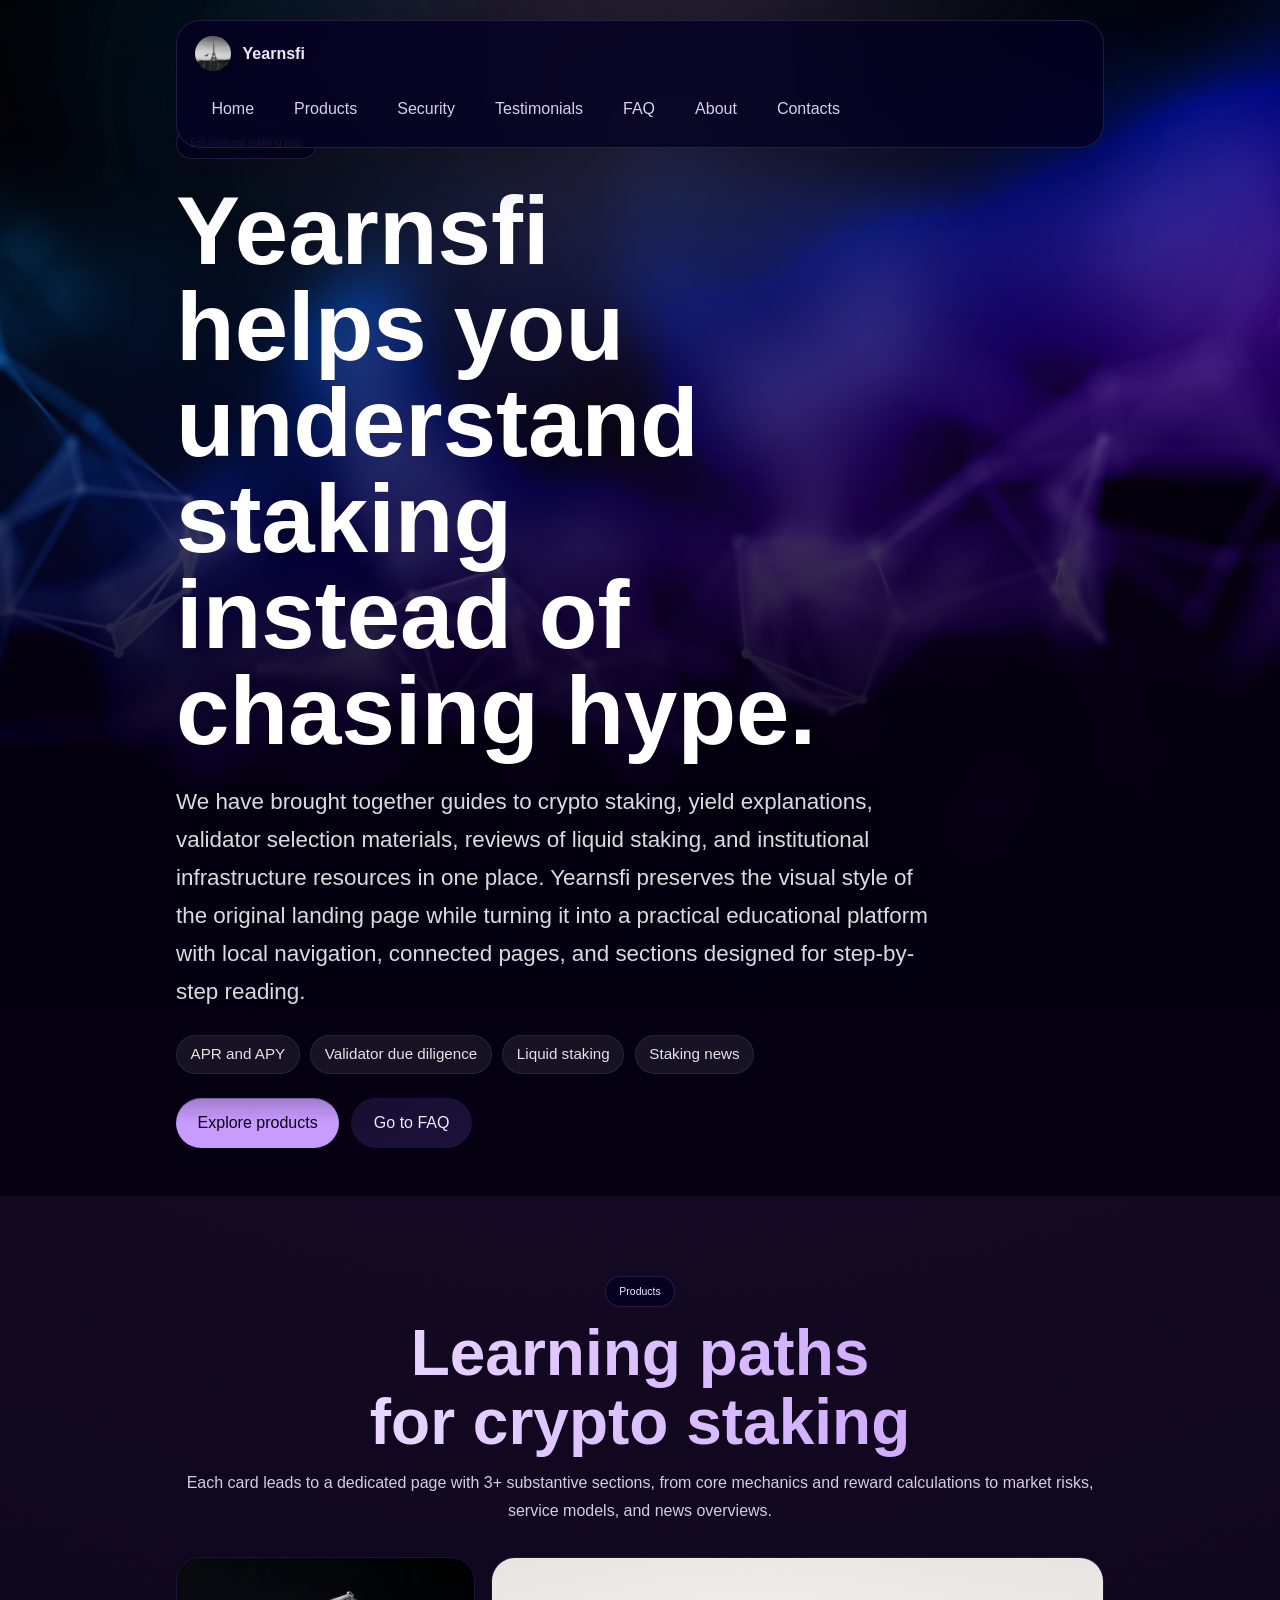
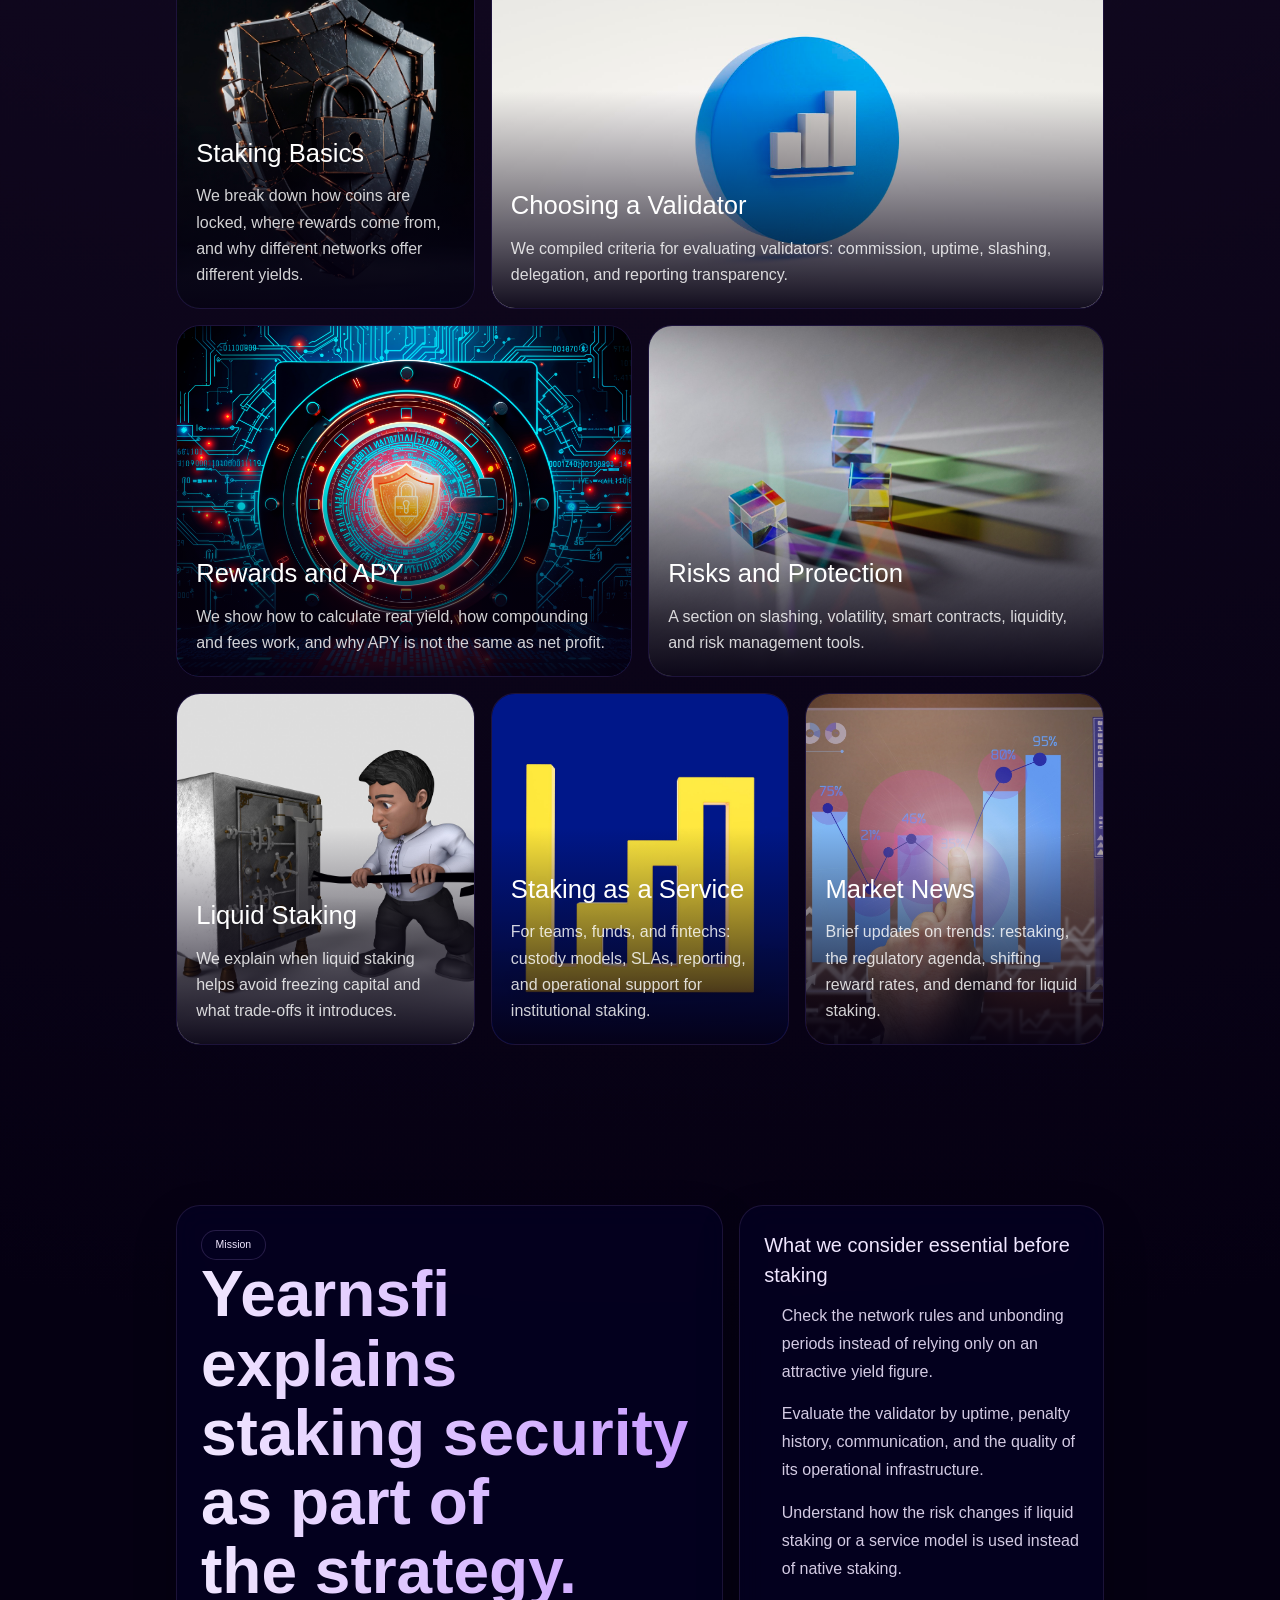
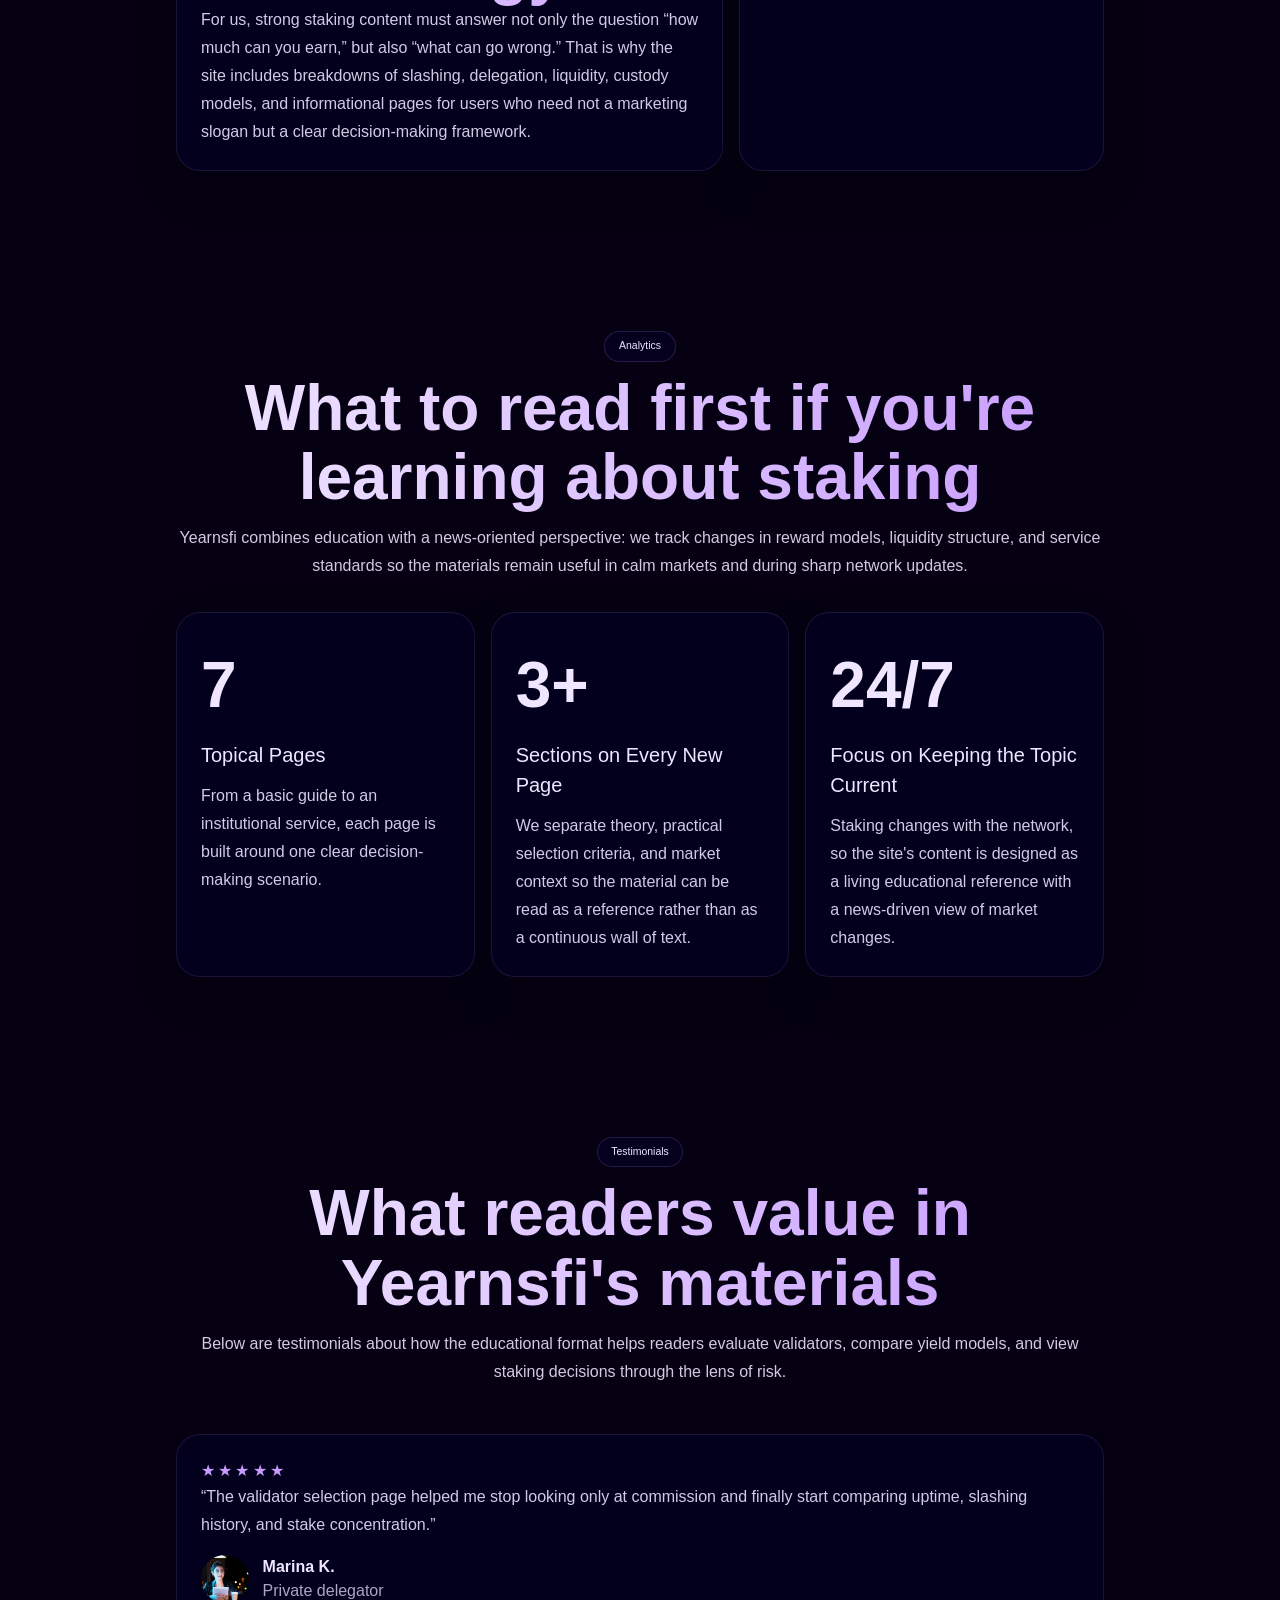
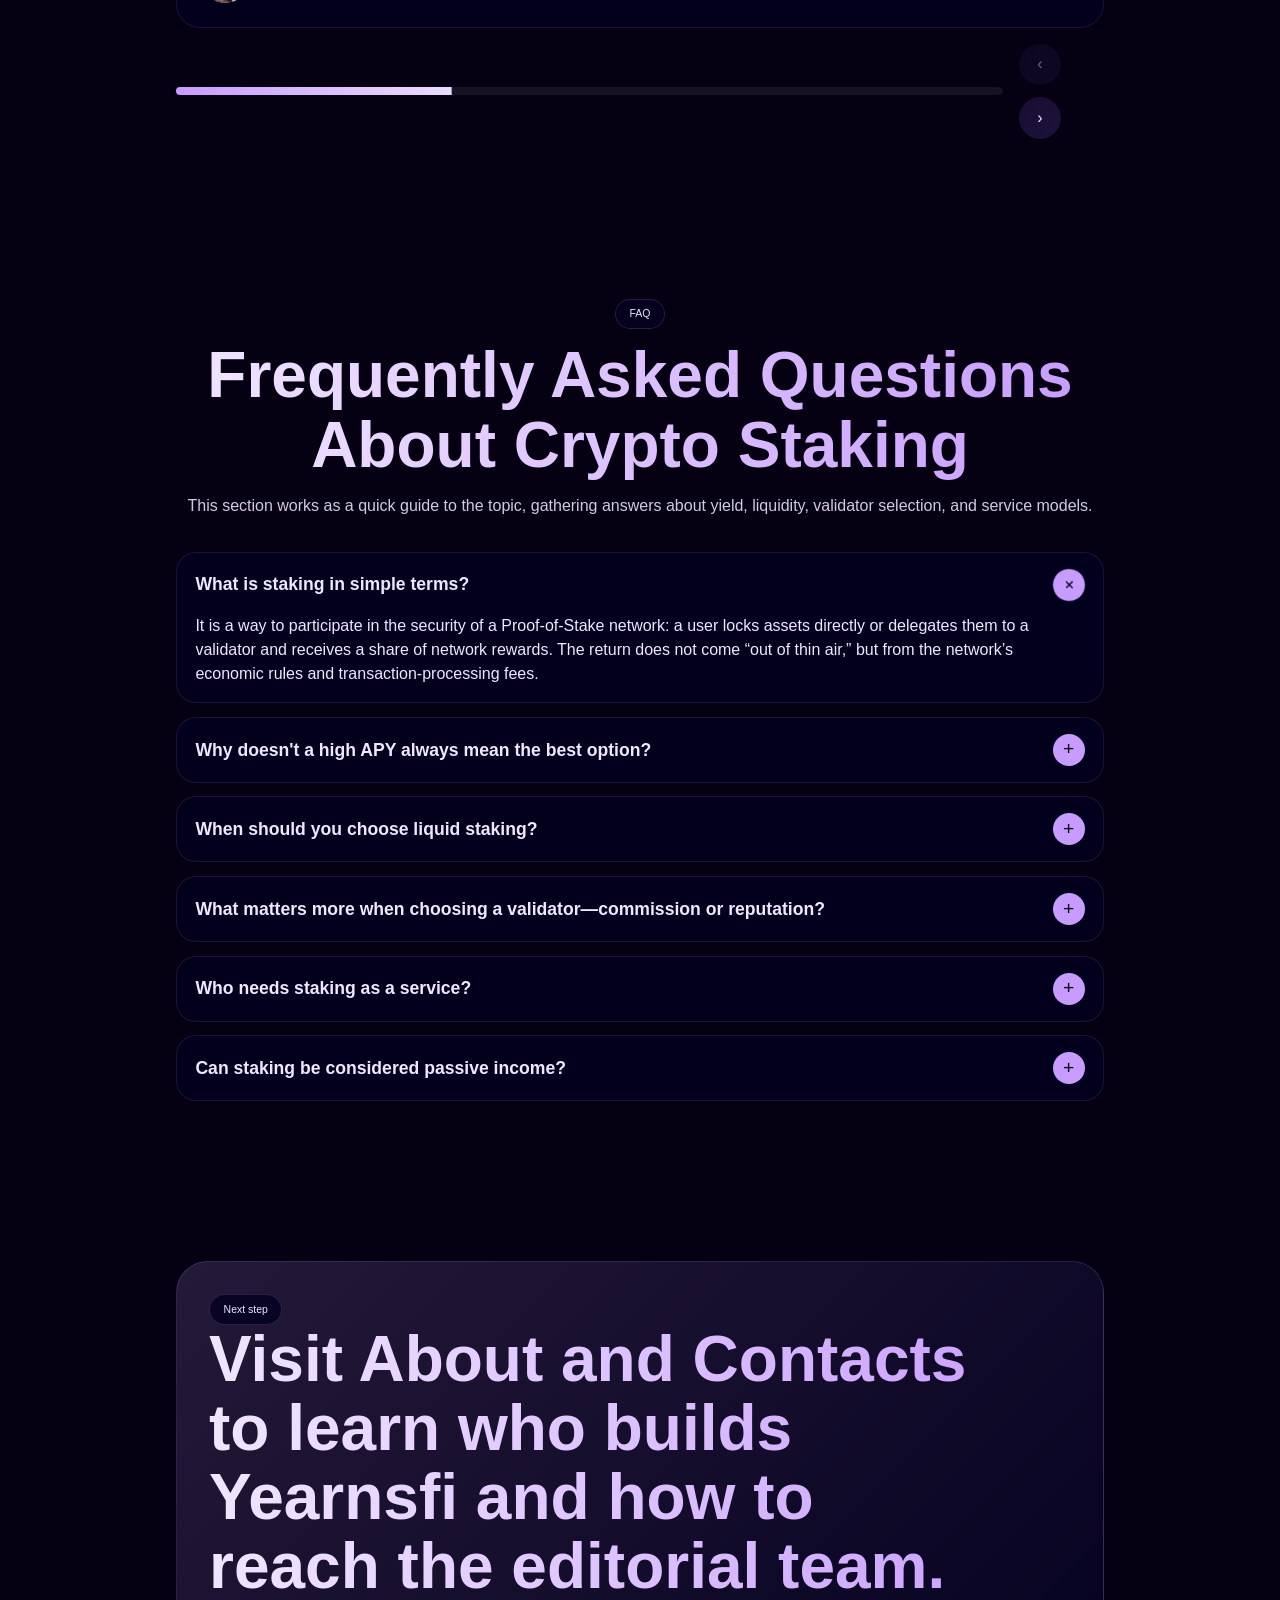
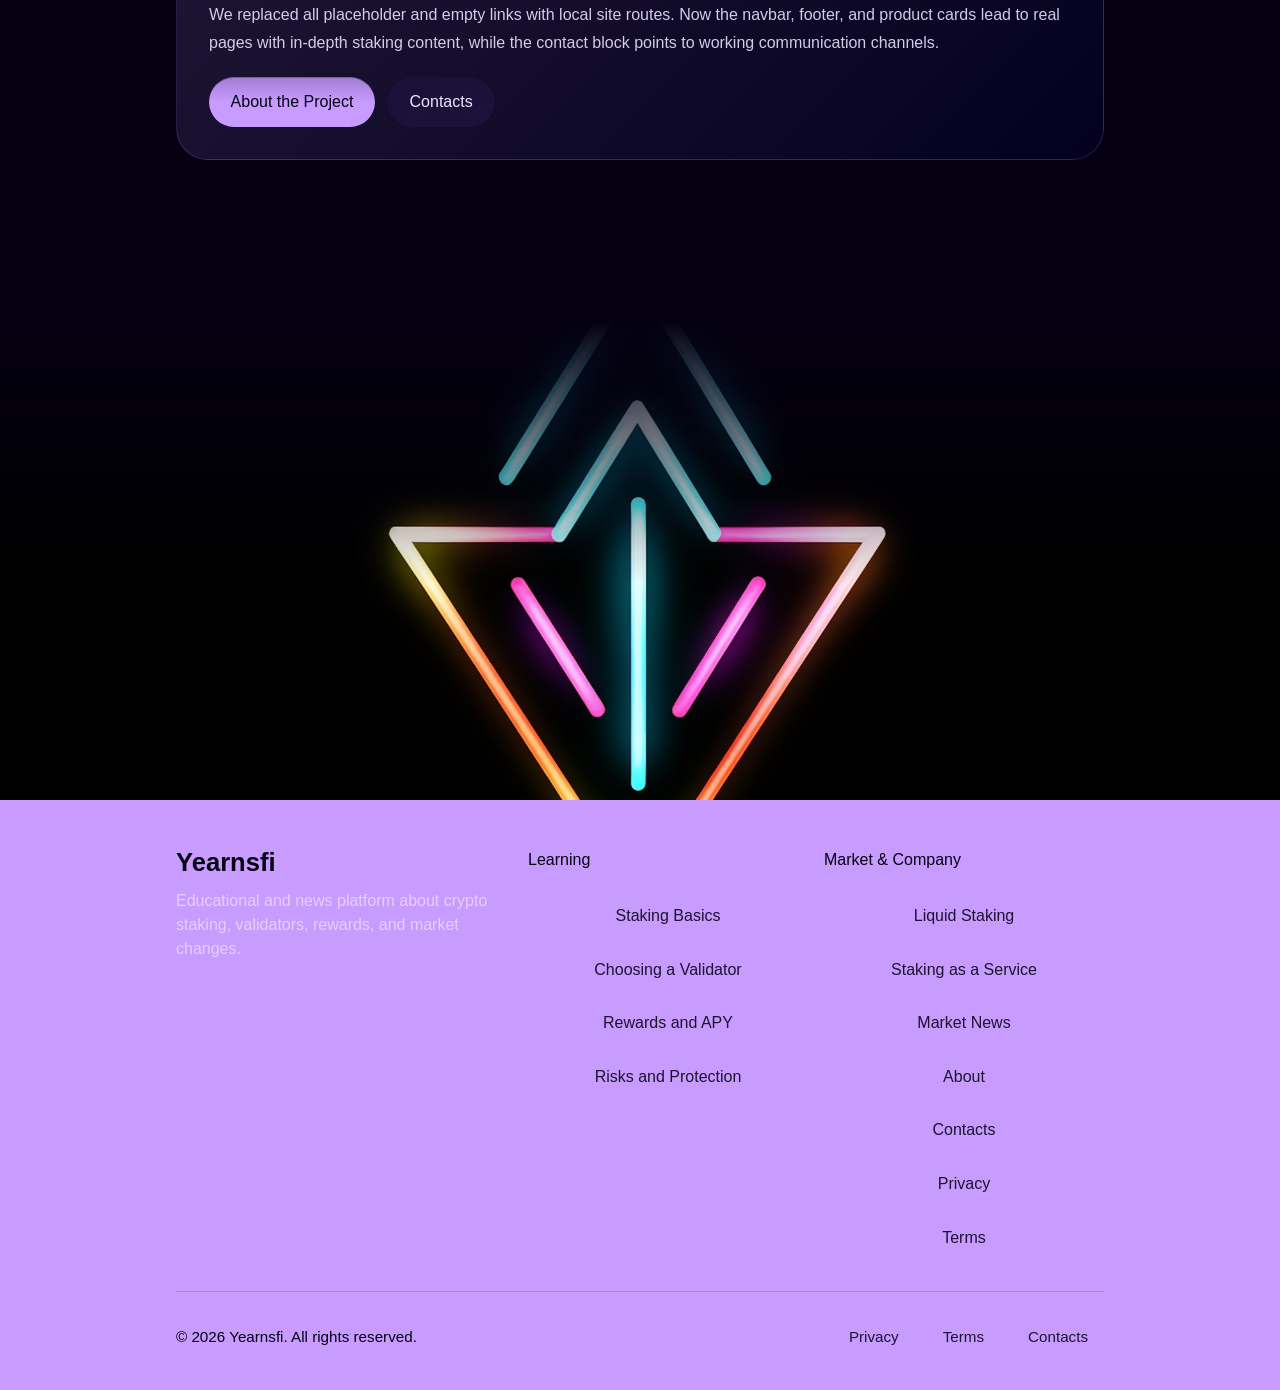
==== commit a0c097f3: "Translate all site pages from Russian to English" ====
--- a/index.html
+++ b/index.html
@@ -1,10 +1,10 @@
 <!DOCTYPE html>
-<html lang="ru">
+<html lang="en">
 <head>
   <meta charset="UTF-8">
   <meta name="viewport" content="width=device-width, initial-scale=1.0">
-  <title>Yearnsfi — Главная</title>
-  <meta name="description" content="Yearnsfi — образовательный и новостной сайт о крипто-стейкинге, валидаторах и доходности.">
+  <title>Yearnsfi — Home</title>
+  <meta name="description" content="Yearnsfi is an educational and news site about crypto staking, validators, and yield.">
   <link rel="stylesheet" href="css2.css">
   <link rel="stylesheet" href="styles.css">
 </head>
@@ -15,10 +15,10 @@
   <div class="nav-card">
     <div class="nav-main">
       <a class="brand-link" href="#hero">
-        <img src="318-800x600.jpg" alt="Логотип Yearnsfi">
+        <img src="318-800x600.jpg" alt="Yearnsfi logo">
         <span>Yearnsfi</span>
       </a>
-      <button class="nav-toggle primary-button" type="button" aria-expanded="false" aria-label="Открыть навигацию" data-nav-toggle>
+      <button class="nav-toggle primary-button" type="button" aria-expanded="false" aria-label="Open navigation" data-nav-toggle>
         <svg xmlns="http://www.w3.org/2000/svg" width="24" height="24" viewBox="0 0 24 24" fill="none" stroke="currentColor" stroke-width="1.5" stroke-linecap="round" stroke-linejoin="round" class="text-primary-cta-text" aria-hidden="true">
           <path d="M5 12h14"></path>
           <path d="M12 5v14"></path>
@@ -26,29 +26,29 @@
       </button>
     </div>
     <div class="nav-links mobile-only" data-nav-panel>
-      <a class="nav-link" href="#hero">Главная</a><a class="nav-link" href="#products">Продукты</a><a class="nav-link" href="#security">Безопасность</a><a class="nav-link" href="#testimonials">Отзывы</a><a class="nav-link" href="#faq">FAQ</a><a class="nav-link" href="about.html">About</a><a class="nav-link" href="contacts.html">Contacts</a>
+      <a class="nav-link" href="#hero">Home</a><a class="nav-link" href="#products">Products</a><a class="nav-link" href="#security">Security</a><a class="nav-link" href="#testimonials">Testimonials</a><a class="nav-link" href="#faq">FAQ</a><a class="nav-link" href="about.html">About</a><a class="nav-link" href="contacts.html">Contacts</a>
     </div>
   </div>
 </nav>
 
     <main class="flex-grow">
       <section class="hero" id="hero">
-        <div class="hero-media"><img src="3d-render-modern-technology-background-with-plexus-design_1048-14928.jpg" alt="Фон Yearnsfi о крипто-стейкинге"></div>
+        <div class="hero-media"><img src="3d-render-modern-technology-background-with-plexus-design_1048-14928.jpg" alt="Yearnsfi crypto staking background"></div>
         <div class="hero-glow" aria-hidden="true"></div>
         <div class="hero-backdrop" aria-hidden="true"></div>
         <div class="content-width hero-content">
           <div class="section-kicker">Educational staking hub</div>
-          <h1 class="hero-title">Yearnsfi помогает понимать стейкинг, а не гнаться за шумом.</h1>
-          <p class="hero-copy">Мы собрали на одном сайте гайды по крипто-стейкингу, объяснения доходности, материалы по выбору валидаторов, обзоры liquid staking и институциональной инфраструктуры. Yearnsfi сохраняет визуальный стиль исходного лендинга, но превращает его в рабочую образовательную площадку с локальной навигацией, связанными страницами и разделами для чтения по шагам.</p>
+          <h1 class="hero-title">Yearnsfi helps you understand staking instead of chasing hype.</h1>
+          <p class="hero-copy">We have brought together guides to crypto staking, yield explanations, validator selection materials, reviews of liquid staking, and institutional infrastructure resources in one place. Yearnsfi preserves the visual style of the original landing page while turning it into a practical educational platform with local navigation, connected pages, and sections designed for step-by-step reading.</p>
           <div class="kicker-list">
-            <span class="kicker-pill">APR и APY</span>
+            <span class="kicker-pill">APR and APY</span>
             <span class="kicker-pill">Validator due diligence</span>
             <span class="kicker-pill">Liquid staking</span>
             <span class="kicker-pill">Staking news</span>
           </div>
           <div class="cta-row">
-            <a class="inline-button primary-button text-primary-cta-text" href="#products">Изучить продукты</a>
-            <a class="inline-button secondary-button text-secondary-cta-text" href="#faq">Перейти к FAQ</a>
+            <a class="inline-button primary-button text-primary-cta-text" href="#products">Explore products</a>
+            <a class="inline-button secondary-button text-secondary-cta-text" href="#faq">Go to FAQ</a>
           </div>
         </div>
       </section>
@@ -58,64 +58,64 @@
           
       <div class="section-head">
         <div class="section-kicker">Products</div>
-        <h2 class="section-title">Маршруты обучения по крипто-стейкингу</h2>
-        <p class="section-copy">Каждая карточка ведёт на отдельную страницу с 3+ смысловыми блоками: от базовой механики и расчёта наград до рыночных рисков, сервисных моделей и новостных обзоров.</p>
+        <h2 class="section-title">Learning paths for crypto staking</h2>
+        <p class="section-copy">Each card leads to a dedicated page with 3+ substantive sections, from core mechanics and reward calculations to market risks, service models, and news overviews.</p>
       </div>
      
           <div class="feature-grid">
       <a class="feature-card feature-span-4" href="staking-basics.html">
-        <img src="cracked-security-shield-with-lock-cyber-security-breach_23-2152001133.jpg" alt="Абстрактный щит как символ безопасности стейкинга">
-        <div class="feature-copy">
-          <h3>Основы стейкинга</h3>
-          <p>Разбираем, как блокируются монеты, откуда приходят награды и почему у разных сетей разная доходность.</p>
+        <img src="cracked-security-shield-with-lock-cyber-security-breach_23-2152001133.jpg" alt="Abstract shield symbolizing staking security">
+        <div class="feature-copy">
+          <h3>Staking Basics</h3>
+          <p>We break down how coins are locked, where rewards come from, and why different networks offer different yields.</p>
         </div>
       </a>
     
       <a class="feature-card feature-span-8" href="validator-guide.html">
-        <img src="blue-graph-chart-data-statistic-report-information-icon-symbol-sign-website-element-concept-illustration-white-backgroun.jpg" alt="Статистическая панель с графиками для анализа валидаторов">
-        <div class="feature-copy">
-          <h3>Выбор валидатора</h3>
-          <p>Собрали критерии для оценки валидаторов: комиссия, аптайм, слэшинг, делегирование и прозрачность отчётности.</p>
+        <img src="blue-graph-chart-data-statistic-report-information-icon-symbol-sign-website-element-concept-illustration-white-backgroun.jpg" alt="Statistical dashboard with charts for validator analysis">
+        <div class="feature-copy">
+          <h3>Choosing a Validator</h3>
+          <p>We compiled criteria for evaluating validators: commission, uptime, slashing, delegation, and reporting transparency.</p>
         </div>
       </a>
     
       <a class="feature-card feature-span-6" href="reward-strategies.html">
-        <img src="abstract-cybersecurity-concept-design_23-2151841692.jpg" alt="Технологический абстрактный фон для темы доходности">
-        <div class="feature-copy">
-          <h3>Награды и APY</h3>
-          <p>Показываем, как считать реальную доходность, как работают компаундинг и комиссии, и почему APY не равен чистой прибыли.</p>
+        <img src="abstract-cybersecurity-concept-design_23-2151841692.jpg" alt="Technological abstract background for the yield section">
+        <div class="feature-copy">
+          <h3>Rewards and APY</h3>
+          <p>We show how to calculate real yield, how compounding and fees work, and why APY is not the same as net profit.</p>
         </div>
       </a>
     
       <a class="feature-card feature-span-6" href="risk-management.html">
-        <img src="collection-abstract-prism-light_23-2148846188.jpg" alt="Призматический свет для раздела о рисках">
-        <div class="feature-copy">
-          <h3>Риски и защита</h3>
-          <p>Раздел о слэшинге, волатильности, смарт-контрактах, ликвидности и инструментах управления риском.</p>
+        <img src="collection-abstract-prism-light_23-2148846188.jpg" alt="Prismatic light for the risk section">
+        <div class="feature-copy">
+          <h3>Risks and Protection</h3>
+          <p>A section on slashing, volatility, smart contracts, liquidity, and risk management tools.</p>
         </div>
       </a>
     
       <a class="feature-card feature-span-4" href="liquid-staking.html">
-        <img src="3d-cartoon-business-character_1048-16496.jpg" alt="3D персонаж как визуал к разделу про liquid staking">
-        <div class="feature-copy">
-          <h3>Ликвидный стейкинг</h3>
-          <p>Объясняем, когда liquid staking помогает не замораживать капитал и какие компромиссы он добавляет.</p>
+        <img src="3d-cartoon-business-character_1048-16496.jpg" alt="3D character as a visual for the liquid staking section">
+        <div class="feature-copy">
+          <h3>Liquid Staking</h3>
+          <p>We explain when liquid staking helps avoid freezing capital and what trade-offs it introduces.</p>
         </div>
       </a>
     
       <a class="feature-card feature-span-4" href="institutional-staking.html">
-        <img src="chart-statistics-front-side_187299-39618.jpg" alt="График для институционального стейкинга">
+        <img src="chart-statistics-front-side_187299-39618.jpg" alt="Chart for institutional staking">
         <div class="feature-copy">
           <h3>Staking as a Service</h3>
-          <p>Для команд, фондов и финтеха: custody-модели, SLA, отчётность и операционная поддержка институционального стейкинга.</p>
+          <p>For teams, funds, and fintechs: custody models, SLAs, reporting, and operational support for institutional staking.</p>
         </div>
       </a>
     
       <a class="feature-card feature-span-4" href="staking-news.html">
-        <img src="finger-pressing-digital-graphic_1134-293.jpg" alt="Цифровой интерфейс для новостного раздела">
-        <div class="feature-copy">
-          <h3>Новости рынка</h3>
-          <p>Короткие обзоры трендов: restaking, регуляторная повестка, изменение reward rates и спрос на liquid staking.</p>
+        <img src="finger-pressing-digital-graphic_1134-293.jpg" alt="Digital interface for the news section">
+        <div class="feature-copy">
+          <h3>Market News</h3>
+          <p>Brief updates on trends: restaking, the regulatory agenda, shifting reward rates, and demand for liquid staking.</p>
         </div>
       </a>
     </div>
@@ -126,15 +126,15 @@
         <div class="content-width split-layout">
           <article class="panel">
             <div class="section-kicker">Mission</div>
-            <h2 class="section-title">Yearnsfi объясняет безопасность стейкинга как часть стратегии.</h2>
-            <p class="lead-copy">Для нас хороший материал о стейкинге обязан отвечать не только на вопрос «сколько можно заработать», но и на вопрос «что может пойти не так». Поэтому на сайте есть разборы слэшинга, делегирования, ликвидности, моделей custody и информационные страницы для пользователей, которым нужен не рекламный тезис, а понятная рамка принятия решения.</p>
+            <h2 class="section-title">Yearnsfi explains staking security as part of the strategy.</h2>
+            <p class="lead-copy">For us, strong staking content must answer not only the question “how much can you earn,” but also “what can go wrong.” That is why the site includes breakdowns of slashing, delegation, liquidity, custody models, and informational pages for users who need not a marketing slogan but a clear decision-making framework.</p>
           </article>
           <article class="panel">
-            <h3>Что мы считаем обязательным перед стейкингом</h3>
+            <h3>What we consider essential before staking</h3>
             <ul class="page-list">
-              <li>Проверить правила сети и сроки unbonding, а не ориентироваться только на красивую цифру доходности.</li>
-              <li>Оценить валидатора по аптайму, истории штрафов, коммуникации и качеству операционной инфраструктуры.</li>
-              <li>Понять, как меняется риск, если вместо native staking используется liquid staking или сервисная модель.</li>
+              <li>Check the network rules and unbonding periods instead of relying only on an attractive yield figure.</li>
+              <li>Evaluate the validator by uptime, penalty history, communication, and the quality of its operational infrastructure.</li>
+              <li>Understand how the risk changes if liquid staking or a service model is used instead of native staking.</li>
             </ul>
           </article>
         </div>
@@ -145,14 +145,14 @@
           
       <div class="section-head">
         <div class="section-kicker">Analytics</div>
-        <h2 class="section-title">Что читать в первую очередь, если вы изучаете стейкинг</h2>
-        <p class="section-copy">Yearnsfi сочетает обучение и новостную подачу: мы следим за изменениями reward-моделей, структурой ликвидности и сервисными стандартами, чтобы материалы оставались полезными и в спокойном рынке, и в моменты резких обновлений сети.</p>
+        <h2 class="section-title">What to read first if you're learning about staking</h2>
+        <p class="section-copy">Yearnsfi combines education with a news-oriented perspective: we track changes in reward models, liquidity structure, and service standards so the materials remain useful in calm markets and during sharp network updates.</p>
       </div>
      
           <div class="metric-grid">
-            <article class="metric-card"><span class="metric-value">7</span><h3>Тематических страниц</h3><p>От базового гайда до институционального сервиса — каждая страница строится вокруг одного понятного сценария принятия решения.</p></article>
-            <article class="metric-card"><span class="metric-value">3+</span><h3>Сектора на каждой новой странице</h3><p>Мы разделяем теорию, практические критерии выбора и рыночный контекст, чтобы материал можно было читать как справку, а не как непрерывную стену текста.</p></article>
-            <article class="metric-card"><span class="metric-value">24/7</span><h3>Фокус на обновляемости темы</h3><p>Стейкинг меняется вместе с сетью, поэтому контент на сайте задуман как живой образовательный справочник с новостным взглядом на изменения рынка.</p></article>
+            <article class="metric-card"><span class="metric-value">7</span><h3>Topical Pages</h3><p>From a basic guide to an institutional service, each page is built around one clear decision-making scenario.</p></article>
+            <article class="metric-card"><span class="metric-value">3+</span><h3>Sections on Every New Page</h3><p>We separate theory, practical selection criteria, and market context so the material can be read as a reference rather than as a continuous wall of text.</p></article>
+            <article class="metric-card"><span class="metric-value">24/7</span><h3>Focus on Keeping the Topic Current</h3><p>Staking changes with the network, so the site's content is designed as a living educational reference with a news-driven view of market changes.</p></article>
           </div>
         </div>
       </section>
@@ -162,8 +162,8 @@
           
       <div class="section-head">
         <div class="section-kicker">Testimonials</div>
-        <h2 class="section-title">Что читатели ценят в материалах Yearnsfi</h2>
-        <p class="section-copy">Ниже — отзывы о том, как образовательный формат помогает оценивать валидаторов, сравнивать модели доходности и смотреть на staking-решения через призму риска.</p>
+        <h2 class="section-title">What readers value in Yearnsfi's materials</h2>
+        <p class="section-copy">Below are testimonials about how the educational format helps readers evaluate validators, compare yield models, and view staking decisions through the lens of risk.</p>
       </div>
      
           <div class="testimonial-viewport">
@@ -173,7 +173,7 @@
           <article class="quote-card">
             <div>
               <div class="stars">★★★★★</div>
-              <p>“Страница про выбор валидатора помогла мне перестать смотреть только на комиссию и наконец начать сравнивать аптайм, историю слэшинга и концентрацию стейка.”</p>
+              <p>“The validator selection page helped me stop looking only at commission and finally start comparing uptime, slashing history, and stake concentration.”</p>
             </div>
             <div class="quote-meta">
               <img src="medium-shot-smiley-woman-holding-tablet_23-2149005455.jpg" alt="Marina K.">
@@ -189,7 +189,7 @@
           <article class="quote-card">
             <div>
               <div class="stars">★★★★★</div>
-              <p>“Yearnsfi удобно объясняет, чем реальный доход отличается от красивого APY на лендинге. Особенно полезны блоки про unbonding и скрытые издержки.”</p>
+              <p>“Yearnsfi clearly explains how real returns differ from the attractive APY on a landing page. The sections on unbonding and hidden costs are especially useful.”</p>
             </div>
             <div class="quote-meta">
               <img src="portrait-man-with-glasses_23-2148514897.jpg" alt="Denis R.">
@@ -205,7 +205,7 @@
           <article class="quote-card">
             <div>
               <div class="stars">★★★★★</div>
-              <p>“Раздел о liquid staking хорошо показывает, где заканчивается удобство и начинается дополнительный риск смарт-контракта и ликвидности.”</p>
+              <p>“The liquid staking section clearly shows where convenience ends and the additional smart contract and liquidity risk begins.”</p>
             </div>
             <div class="quote-meta">
               <img src="cheerful-african-man-headphones-smiling-holding-tablet_176420-12583.jpg" alt="Olga V.">
@@ -221,7 +221,7 @@
           <article class="quote-card">
             <div>
               <div class="stars">★★★★★</div>
-              <p>“Мы используем страницу про staking as a service как внутреннюю памятку: там кратко и без шума собраны custody, SLA и отчётность.”</p>
+              <p>“We use the staking as a service page as an internal cheat sheet: it brings together custody, SLAs, and reporting in a concise, no-hype format.”</p>
             </div>
             <div class="quote-meta">
               <img src="portrait-elegant-male-shirt-isolated-grey-background_613910-15762.jpg" alt="Ilya P.">
@@ -237,7 +237,7 @@
           <article class="quote-card">
             <div>
               <div class="stars">★★★★★</div>
-              <p>“Нравится, что материалы не обещают лёгких процентов, а помогают реально считать риски и сравнивать сервисы.”</p>
+              <p>“I like that the materials do not promise easy percentages but actually help you calculate risks and compare services.”</p>
             </div>
             <div class="quote-meta">
               <img src="skilled-leader-meeting-strategizing-with-stakeholders-discuss-ideas_482257-118713.jpg" alt="Svetlana M.">
@@ -254,8 +254,8 @@
           <div class="slider-controls">
             <div class="progress-bar"><span style="transform: scaleX(1);" data-slider-progress></span></div>
             <div class="cta-row">
-              <button class="icon-button secondary-button text-secondary-cta-text" type="button" aria-label="Назад" data-slider-prev>‹</button>
-              <button class="icon-button secondary-button text-secondary-cta-text" type="button" aria-label="Вперёд" data-slider-next>›</button>
+              <button class="icon-button secondary-button text-secondary-cta-text" type="button" aria-label="Back" data-slider-prev>‹</button>
+              <button class="icon-button secondary-button text-secondary-cta-text" type="button" aria-label="Forward" data-slider-next>›</button>
             </div>
           </div>
         </div>
@@ -266,68 +266,68 @@
           
       <div class="section-head">
         <div class="section-kicker">FAQ</div>
-        <h2 class="section-title">Частые вопросы о крипто-стейкинге</h2>
-        <p class="section-copy">Этот блок работает как быстрый навигатор по теме: здесь собраны ответы о доходности, ликвидности, выборе валидатора и сервисных моделях.</p>
+        <h2 class="section-title">Frequently Asked Questions About Crypto Staking</h2>
+        <p class="section-copy">This section works as a quick guide to the topic, gathering answers about yield, liquidity, validator selection, and service models.</p>
       </div>
      
           <div class="faq-list">
       <article class="faq-item is-open" data-faq-item>
         <button class="faq-trigger" type="button" aria-expanded="true" data-faq-trigger>
-          <span>Что такое стейкинг простыми словами?</span>
-          <span class="faq-icon">+</span>
-        </button>
-        <div class="faq-answer" data-faq-answer>
-          <p>Это способ участвовать в безопасности сети Proof-of-Stake: пользователь блокирует активы сам или делегирует их валидатору и получает часть сетевых наград. Доход возникает не «из воздуха», а из правил экономики сети и комиссий за обработку транзакций.</p>
-        </div>
-      </article>
-    
-      <article class="faq-item" data-faq-item>
-        <button class="faq-trigger" type="button" aria-expanded="false" data-faq-trigger>
-          <span>Почему высокий APY не всегда означает лучший вариант?</span>
-          <span class="faq-icon">+</span>
-        </button>
-        <div class="faq-answer" data-faq-answer>
-          <p>Потому что итоговый результат зависит от комиссии сервиса, периода разморозки, частоты реинвестирования, ликвидности токена и рыночной цены актива. Две одинаковые цифры доходности могут вести к очень разному профилю риска.</p>
-        </div>
-      </article>
-    
-      <article class="faq-item" data-faq-item>
-        <button class="faq-trigger" type="button" aria-expanded="false" data-faq-trigger>
-          <span>Когда выбирать liquid staking?</span>
-          <span class="faq-icon">+</span>
-        </button>
-        <div class="faq-answer" data-faq-answer>
-          <p>Когда пользователю нужна гибкость: возможность держать доходную позицию и при этом использовать производный токен в других стратегиях. Но это оправдано только если понятны риски смарт-контракта, дисконта к базовому активу и снижения ликвидности.</p>
-        </div>
-      </article>
-    
-      <article class="faq-item" data-faq-item>
-        <button class="faq-trigger" type="button" aria-expanded="false" data-faq-trigger>
-          <span>Что важнее при выборе валидатора — комиссия или репутация?</span>
-          <span class="faq-icon">+</span>
-        </button>
-        <div class="faq-answer" data-faq-answer>
-          <p>Репутация, аптайм и история работы почти всегда важнее. Экономия на комиссии теряет смысл, если валидатор допускает простои, не объясняет инциденты или повышает риск слэшинга.</p>
-        </div>
-      </article>
-    
-      <article class="faq-item" data-faq-item>
-        <button class="faq-trigger" type="button" aria-expanded="false" data-faq-trigger>
-          <span>Кому нужен staking as a service?</span>
-          <span class="faq-icon">+</span>
-        </button>
-        <div class="faq-answer" data-faq-answer>
-          <p>Командам, фондам, кошелькам, custody-провайдерам и финтех-компаниям, которым нужны отчётность, SLA, поддержка нескольких сетей и понятная операционная модель без самостоятельного управления полной инфраструктурой.</p>
-        </div>
-      </article>
-    
-      <article class="faq-item" data-faq-item>
-        <button class="faq-trigger" type="button" aria-expanded="false" data-faq-trigger>
-          <span>Можно ли считать стейкинг пассивным доходом?</span>
-          <span class="faq-icon">+</span>
-        </button>
-        <div class="faq-answer" data-faq-answer>
-          <p>Только частично. После запуска позиция действительно может работать без ежедневных действий, но инвестор всё равно должен следить за новостями сети, состоянием валидатора, динамикой наград и собственной ликвидностью.</p>
+          <span>What is staking in simple terms?</span>
+          <span class="faq-icon">+</span>
+        </button>
+        <div class="faq-answer" data-faq-answer>
+          <p>It is a way to participate in the security of a Proof-of-Stake network: a user locks assets directly or delegates them to a validator and receives a share of network rewards. The return does not come “out of thin air,” but from the network’s economic rules and transaction-processing fees.</p>
+        </div>
+      </article>
+    
+      <article class="faq-item" data-faq-item>
+        <button class="faq-trigger" type="button" aria-expanded="false" data-faq-trigger>
+          <span>Why doesn't a high APY always mean the best option?</span>
+          <span class="faq-icon">+</span>
+        </button>
+        <div class="faq-answer" data-faq-answer>
+          <p>Because the final outcome depends on the service fee, the unbonding period, the reinvestment frequency, token liquidity, and the asset’s market price. Two identical yield figures can lead to very different risk profiles.</p>
+        </div>
+      </article>
+    
+      <article class="faq-item" data-faq-item>
+        <button class="faq-trigger" type="button" aria-expanded="false" data-faq-trigger>
+          <span>When should you choose liquid staking?</span>
+          <span class="faq-icon">+</span>
+        </button>
+        <div class="faq-answer" data-faq-answer>
+          <p>When you need flexibility: the ability to maintain a yield-generating position while also using a derivative token in other strategies. But that makes sense only if you understand the risks of the smart contract, discounts to the underlying asset, and reduced liquidity.</p>
+        </div>
+      </article>
+    
+      <article class="faq-item" data-faq-item>
+        <button class="faq-trigger" type="button" aria-expanded="false" data-faq-trigger>
+          <span>What matters more when choosing a validator—commission or reputation?</span>
+          <span class="faq-icon">+</span>
+        </button>
+        <div class="faq-answer" data-faq-answer>
+          <p>Reputation, uptime, and operating history are almost always more important. Saving on commission loses its value if the validator experiences downtime, fails to explain incidents, or increases slashing risk.</p>
+        </div>
+      </article>
+    
+      <article class="faq-item" data-faq-item>
+        <button class="faq-trigger" type="button" aria-expanded="false" data-faq-trigger>
+          <span>Who needs staking as a service?</span>
+          <span class="faq-icon">+</span>
+        </button>
+        <div class="faq-answer" data-faq-answer>
+          <p>Teams, funds, wallets, custody providers, and fintech companies that need reporting, SLAs, support for multiple networks, and a clear operating model without managing the full infrastructure themselves.</p>
+        </div>
+      </article>
+    
+      <article class="faq-item" data-faq-item>
+        <button class="faq-trigger" type="button" aria-expanded="false" data-faq-trigger>
+          <span>Can staking be considered passive income?</span>
+          <span class="faq-icon">+</span>
+        </button>
+        <div class="faq-answer" data-faq-answer>
+          <p>Only partly. Once the position is opened, it can indeed operate without daily actions, but the investor still needs to monitor network news, validator status, reward dynamics, and personal liquidity.</p>
         </div>
       </article>
     </div>
@@ -338,11 +338,11 @@
         <div class="content-width">
           <div class="cta-box">
             <div class="section-kicker">Next step</div>
-            <h2 class="section-title">Перейдите на About и Contacts, чтобы узнать, кто делает Yearnsfi и как связаться с редакцией.</h2>
-            <p class="section-copy">Мы заменили все служебные и пустые ссылки локальными маршрутами сайта. Теперь разделы navbar, footer и карточки Products ведут на реальные страницы с развёрнутым контентом о стейкинге, а контактный блок направляет к рабочим каналам связи.</p>
+            <h2 class="section-title">Visit About and Contacts to learn who builds Yearnsfi and how to reach the editorial team.</h2>
+            <p class="section-copy">We replaced all placeholder and empty links with local site routes. Now the navbar, footer, and product cards lead to real pages with in-depth staking content, while the contact block points to working communication channels.</p>
             <div class="cta-row" style="margin-top: 1.25rem;">
-              <a class="inline-button primary-button text-primary-cta-text" href="about.html">О проекте</a>
-              <a class="inline-button secondary-button text-secondary-cta-text" href="contacts.html">Контакты</a>
+              <a class="inline-button primary-button text-primary-cta-text" href="about.html">About the Project</a>
+              <a class="inline-button secondary-button text-secondary-cta-text" href="contacts.html">Contacts</a>
             </div>
           </div>
         </div>
@@ -351,22 +351,22 @@
     
 <footer class="footer-section">
   <div class="footer-banner">
-    <img src="arrow-with-bright-neon-colors_23-2151205031.jpg" alt="Неоновый абстрактный фон Yearnsfi">
+    <img src="arrow-with-bright-neon-colors_23-2151205031.jpg" alt="Neon abstract Yearnsfi background">
   </div>
   <div class="footer-body">
     <div class="content-width">
       <div class="footer-grid">
         <div class="footer-brand">
           <h2 class="text-4xl font-semibold">Yearnsfi</h2>
-          <p class="text-muted">Образовательная и новостная платформа о крипто-стейкинге, валидаторах, наградах и рыночных изменениях.</p>
+          <p class="text-muted">Educational and news platform about crypto staking, validators, rewards, and market changes.</p>
         </div>
         <div class="footer-column">
           <h3>Learning</h3>
-          <a class="footer-link" href="staking-basics.html">Основы стейкинга</a><a class="footer-link" href="validator-guide.html">Выбор валидатора</a><a class="footer-link" href="reward-strategies.html">Награды и APY</a><a class="footer-link" href="risk-management.html">Риски и защита</a>
+          <a class="footer-link" href="staking-basics.html">Staking Basics</a><a class="footer-link" href="validator-guide.html">Choosing a Validator</a><a class="footer-link" href="reward-strategies.html">Rewards and APY</a><a class="footer-link" href="risk-management.html">Risks and Protection</a>
         </div>
         <div class="footer-column">
           <h3>Market & Company</h3>
-          <a class="footer-link" href="liquid-staking.html">Ликвидный стейкинг</a><a class="footer-link" href="institutional-staking.html">Staking as a Service</a><a class="footer-link" href="staking-news.html">Новости рынка</a><a class="footer-link" href="about.html">About</a><a class="footer-link" href="contacts.html">Contacts</a><a class="footer-link" href="privacy.html">Privacy</a><a class="footer-link" href="terms.html">Terms</a>
+          <a class="footer-link" href="liquid-staking.html">Liquid Staking</a><a class="footer-link" href="institutional-staking.html">Staking as a Service</a><a class="footer-link" href="staking-news.html">Market News</a><a class="footer-link" href="about.html">About</a><a class="footer-link" href="contacts.html">Contacts</a><a class="footer-link" href="privacy.html">Privacy</a><a class="footer-link" href="terms.html">Terms</a>
         </div>
       </div>
       <div class="footer-bottom">
